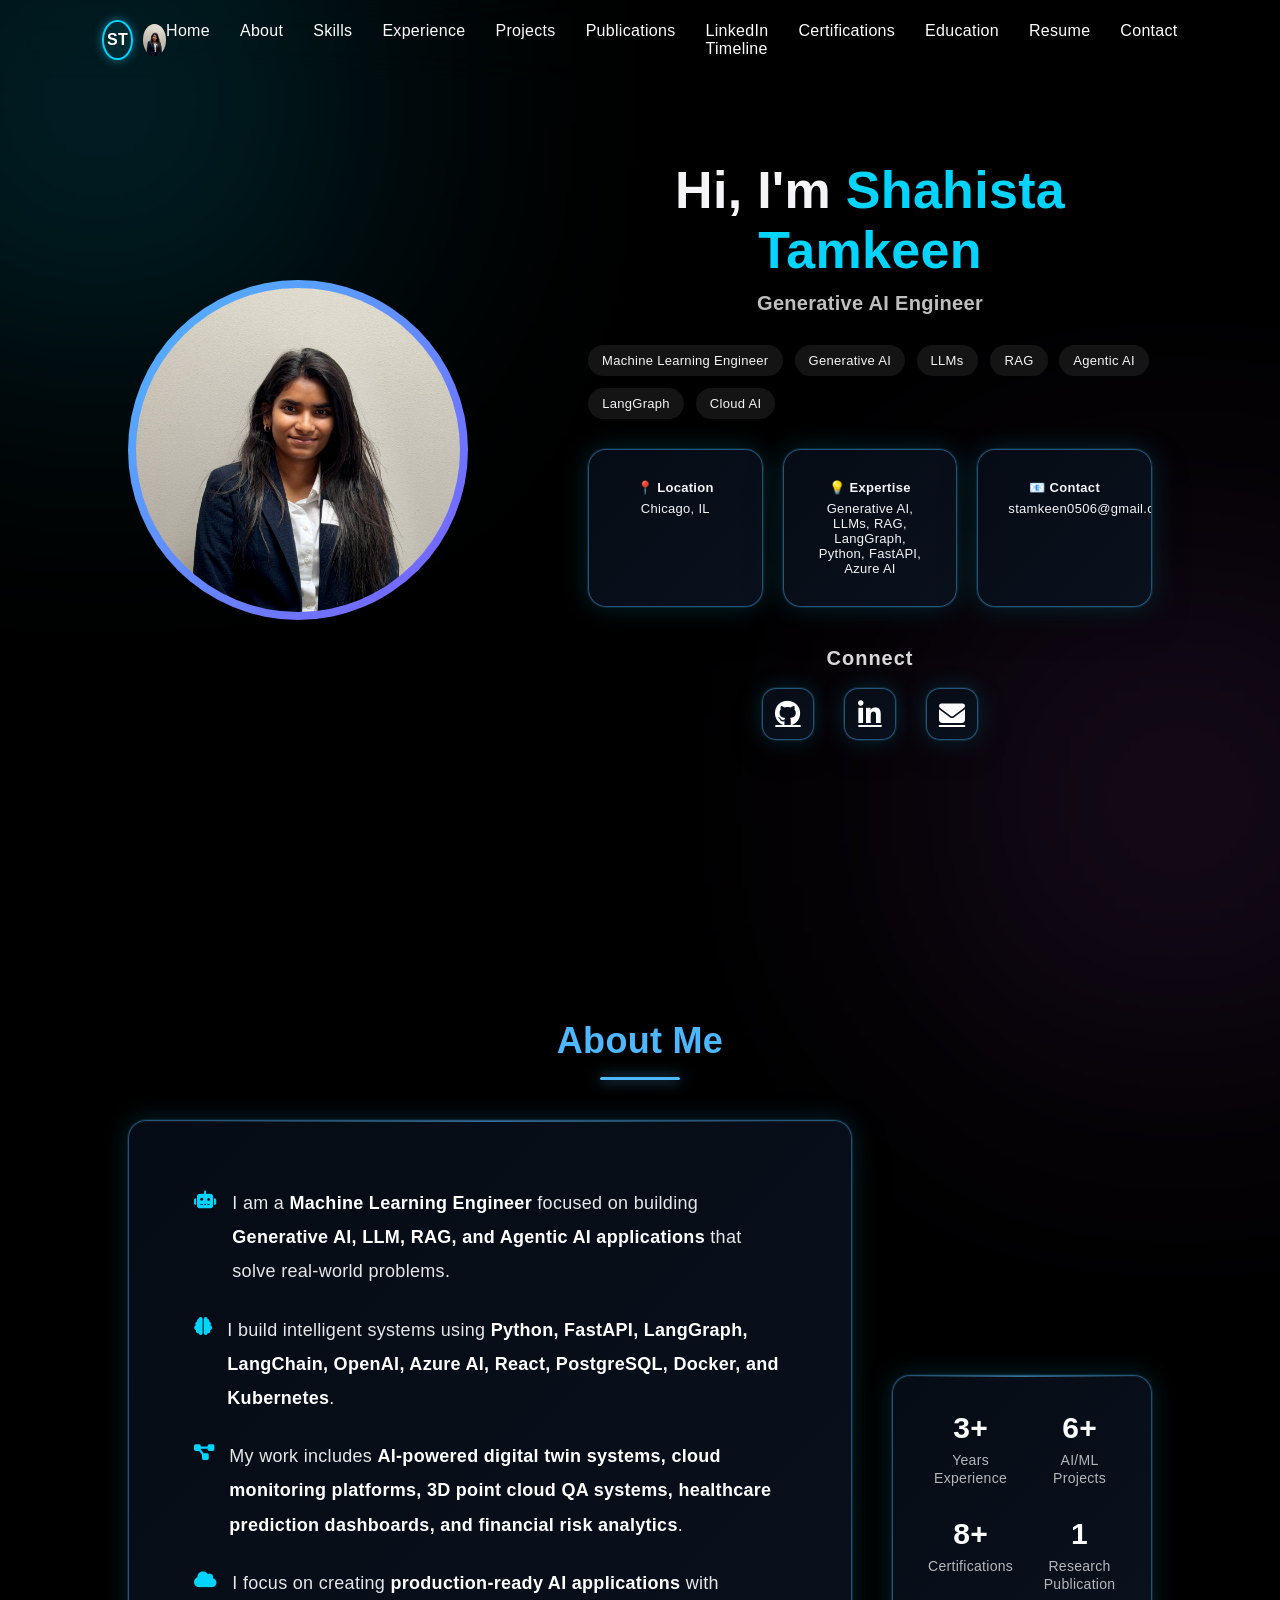
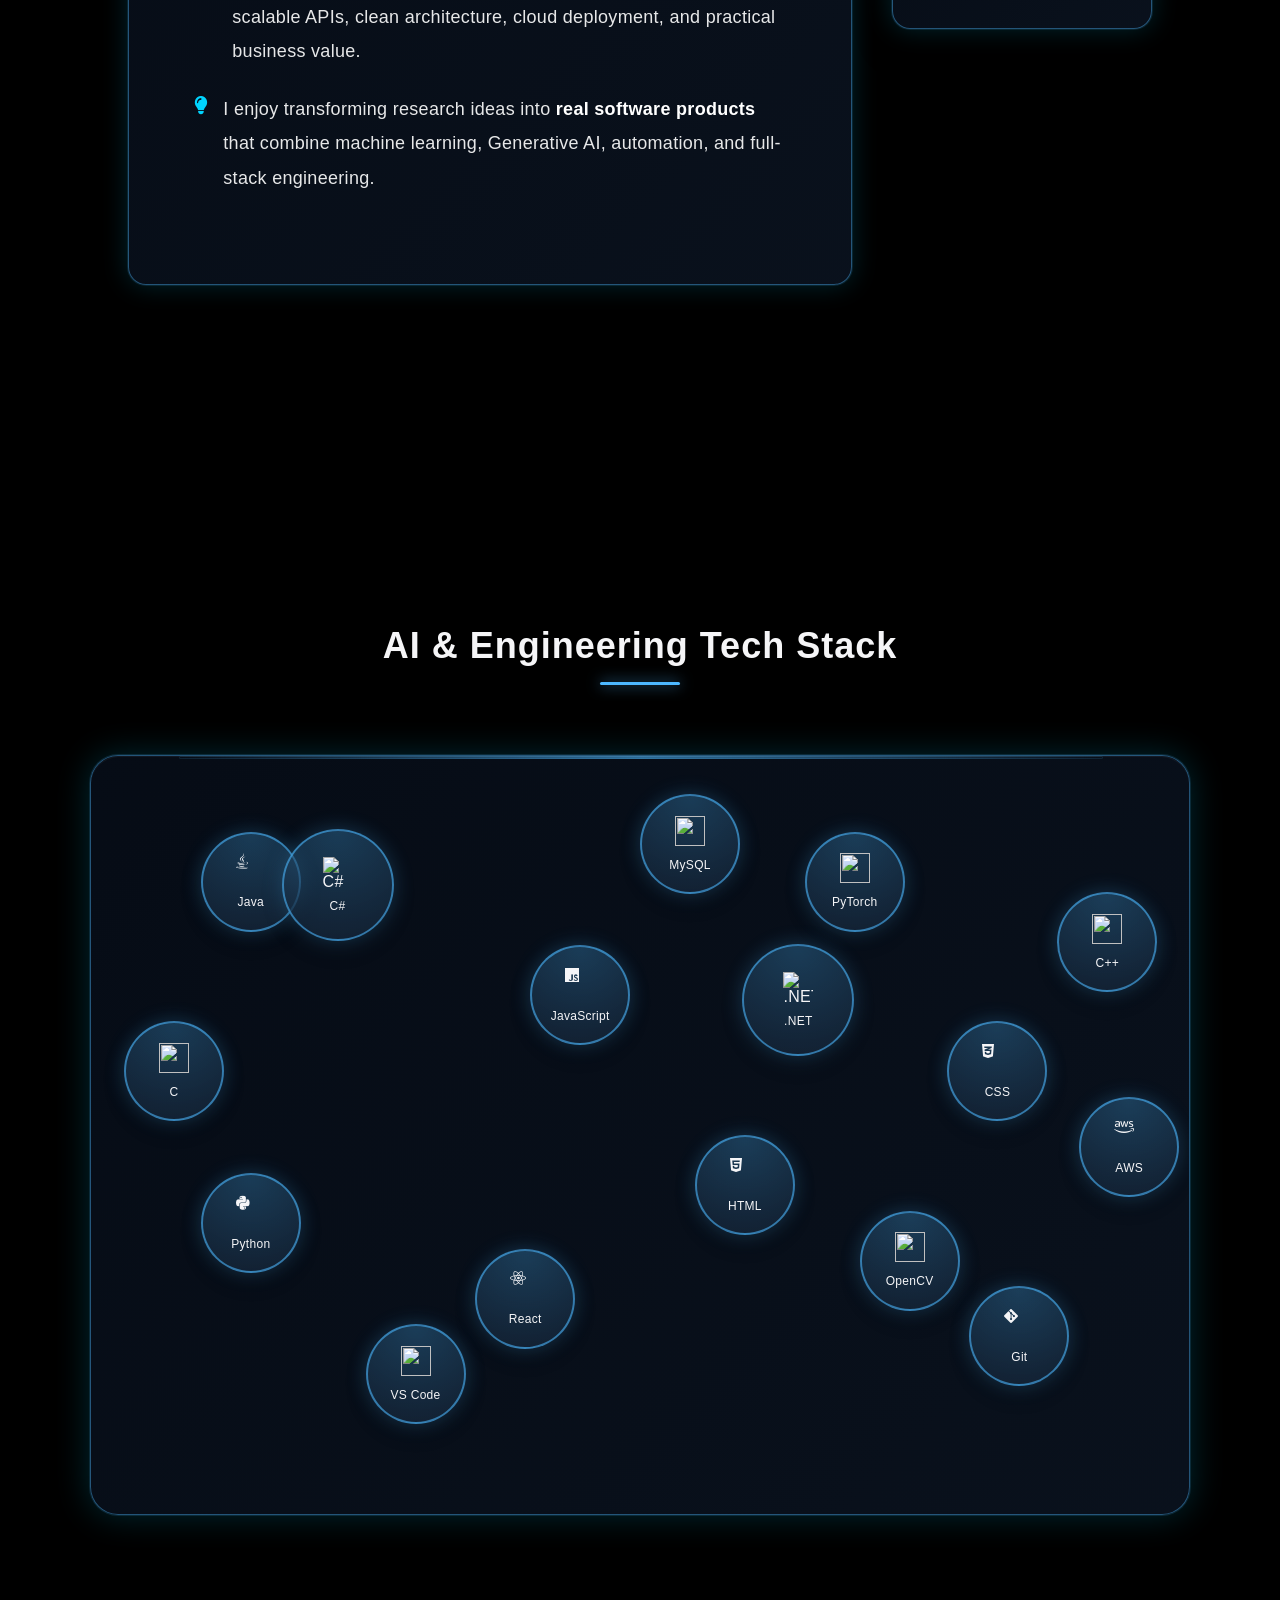
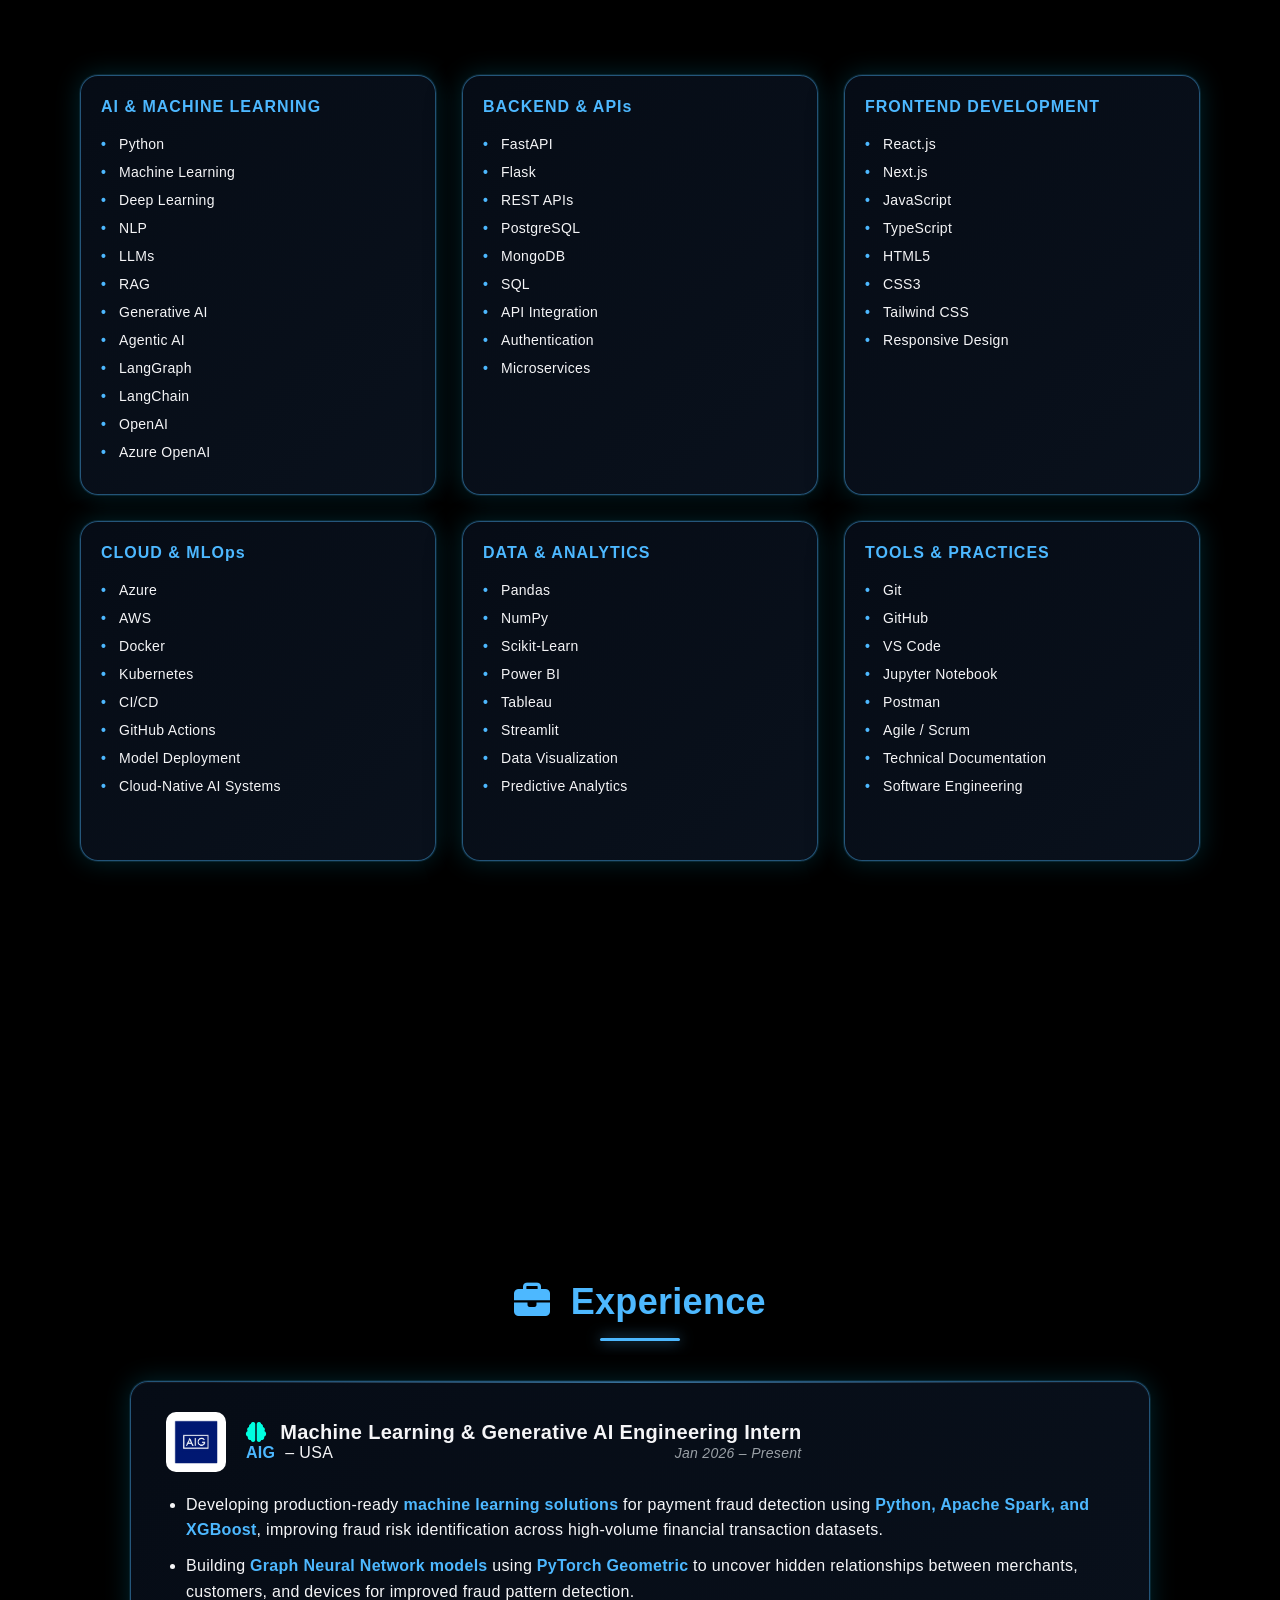
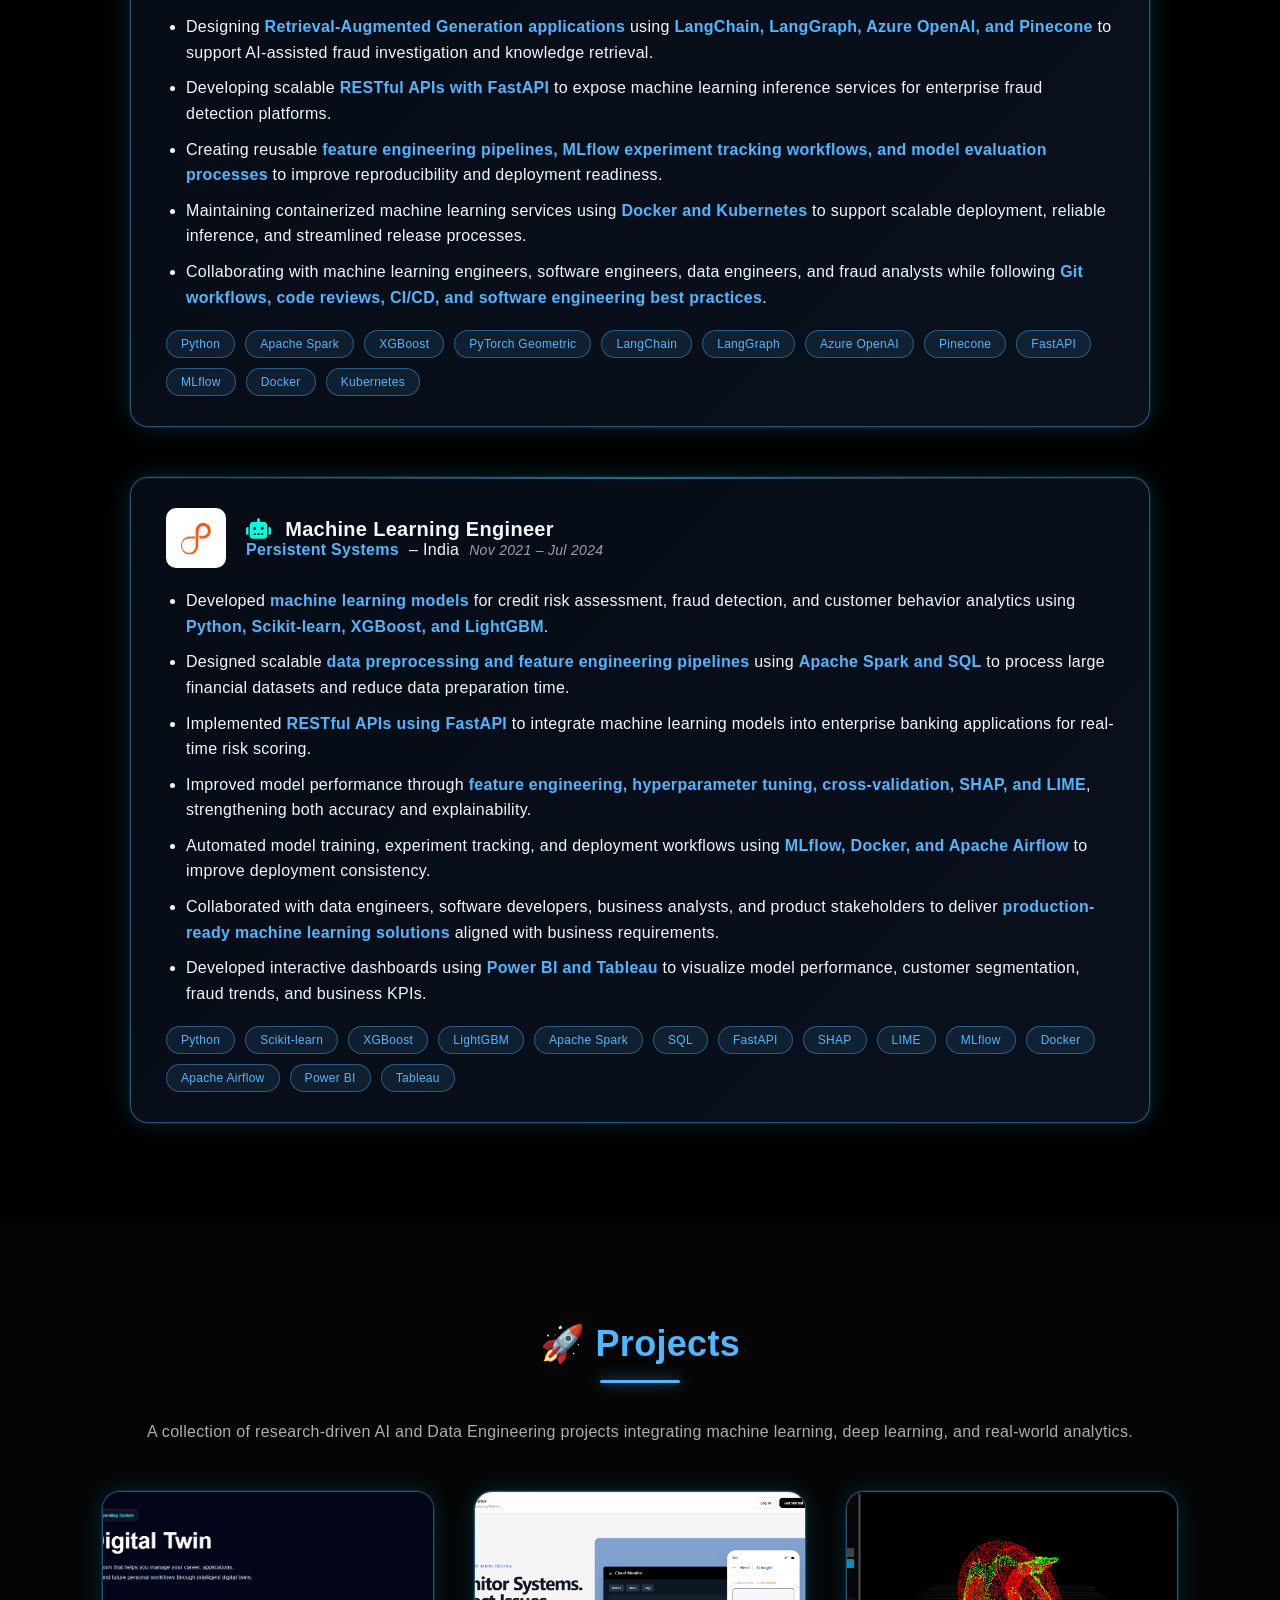
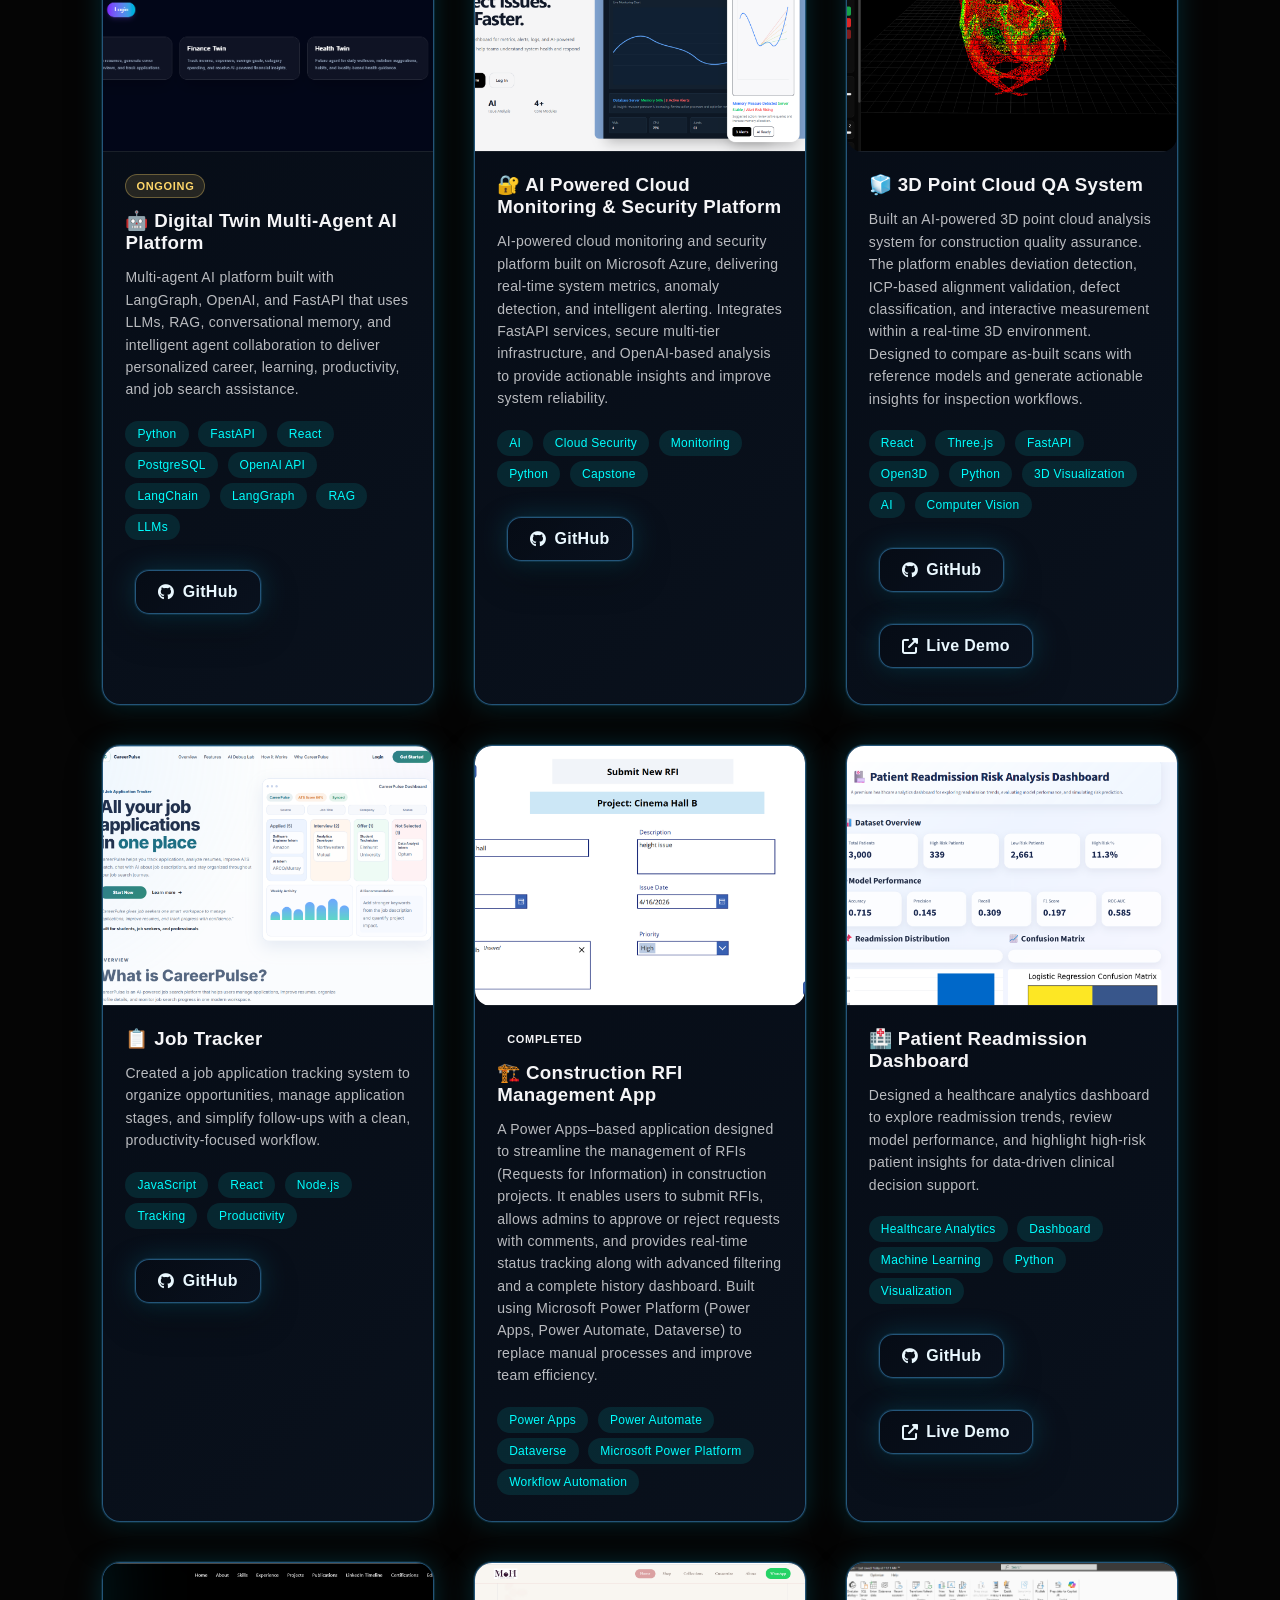
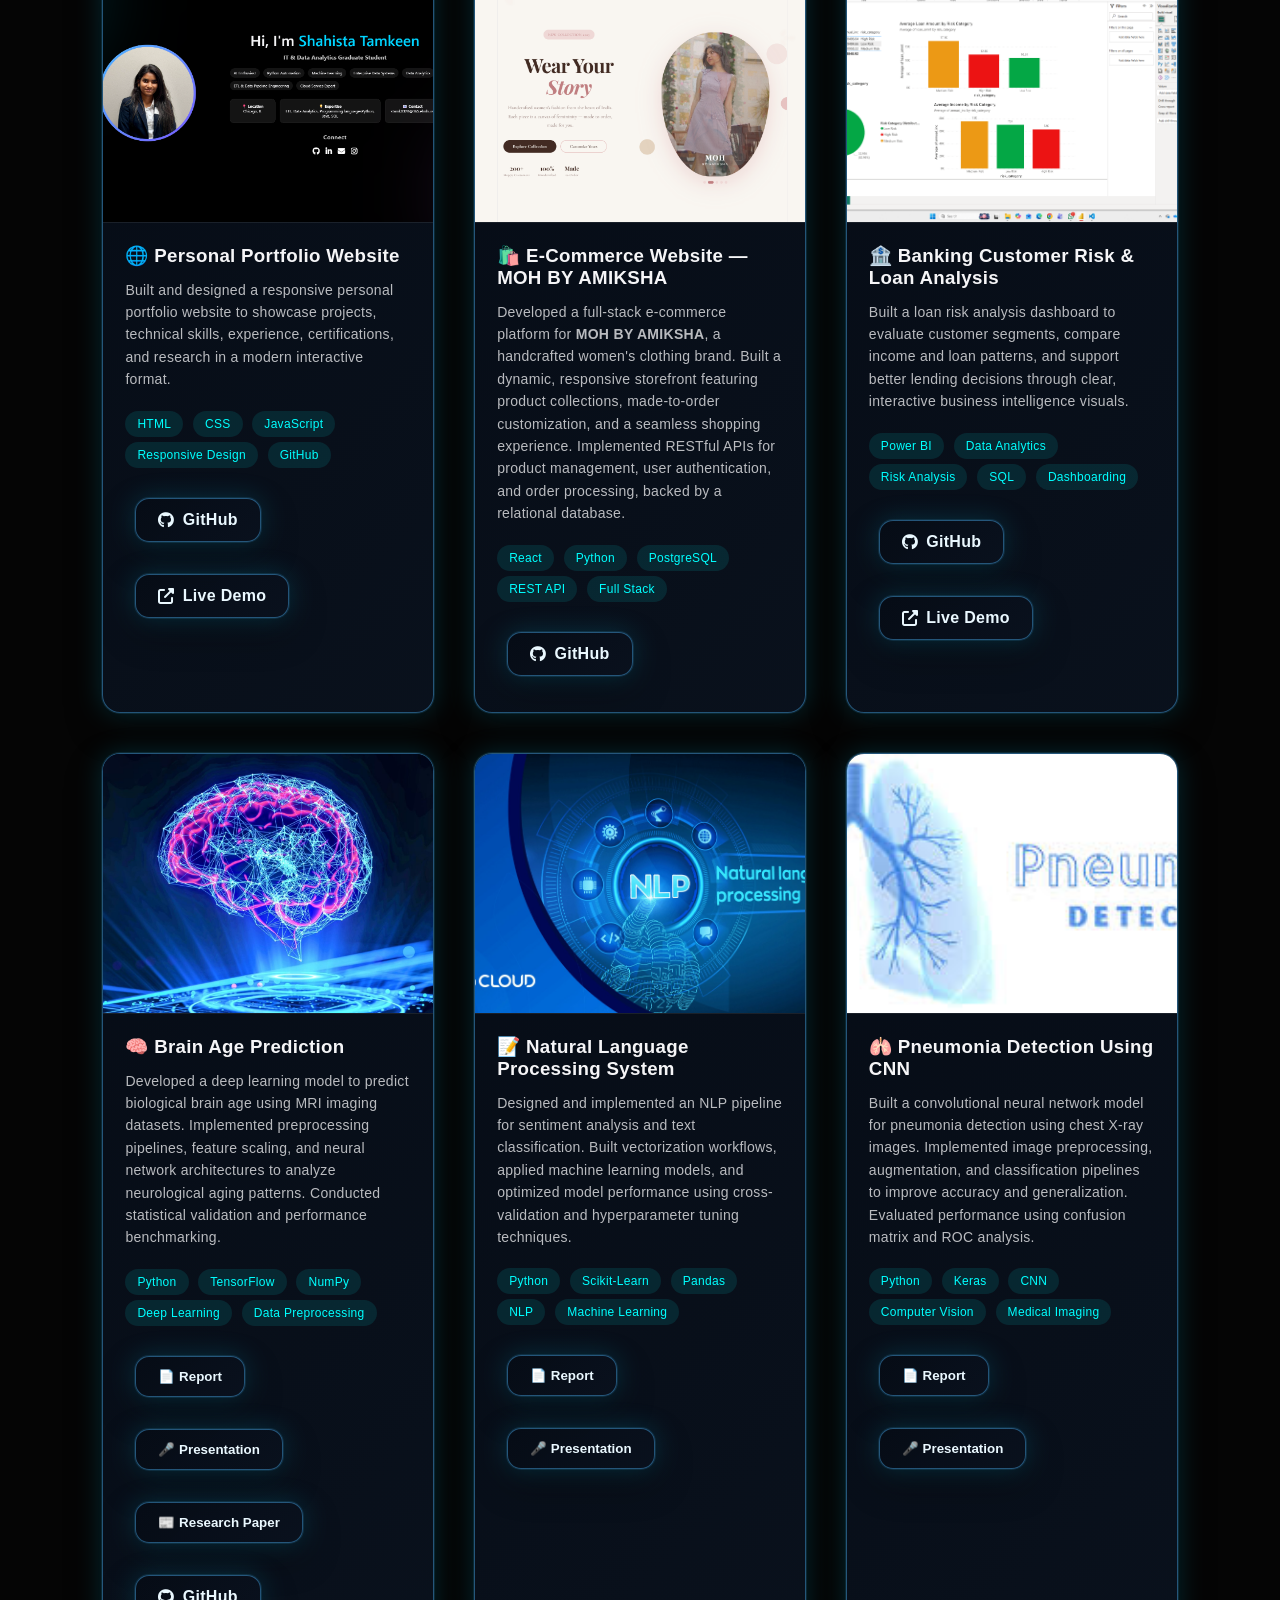
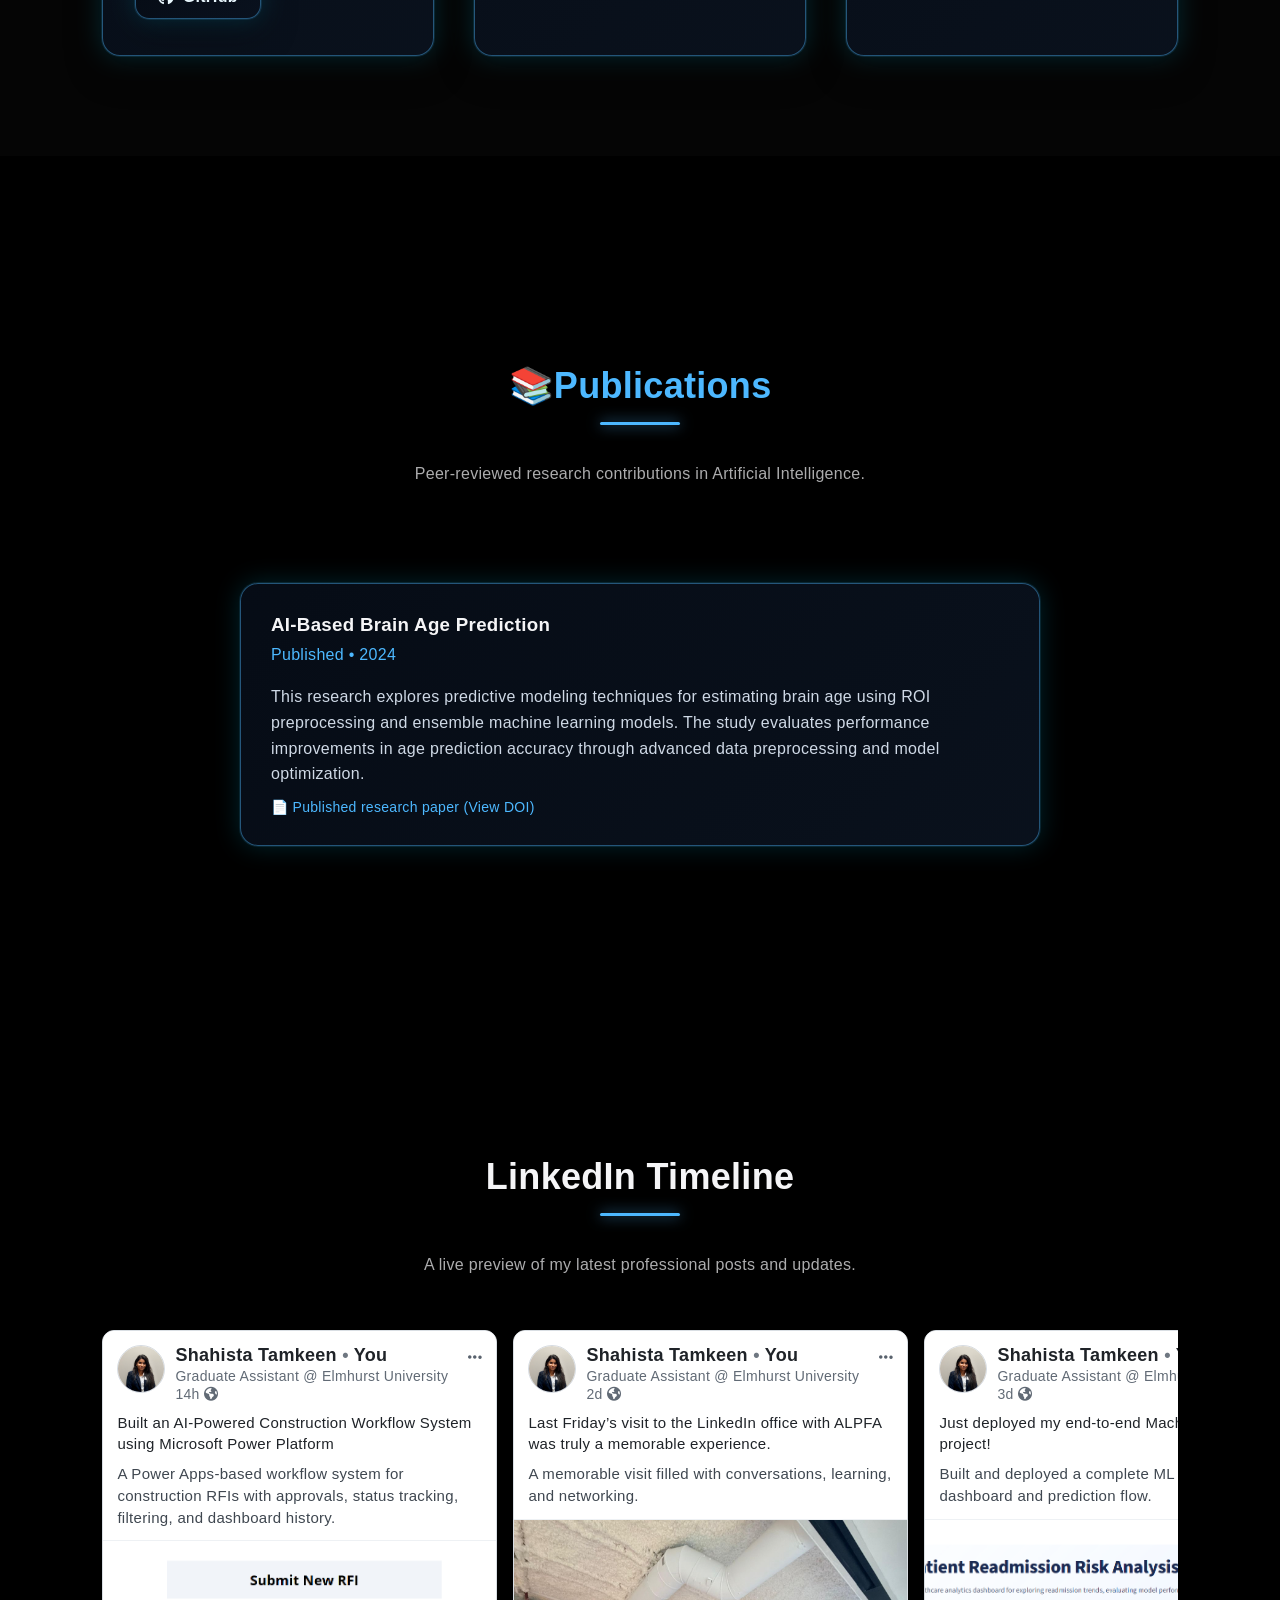
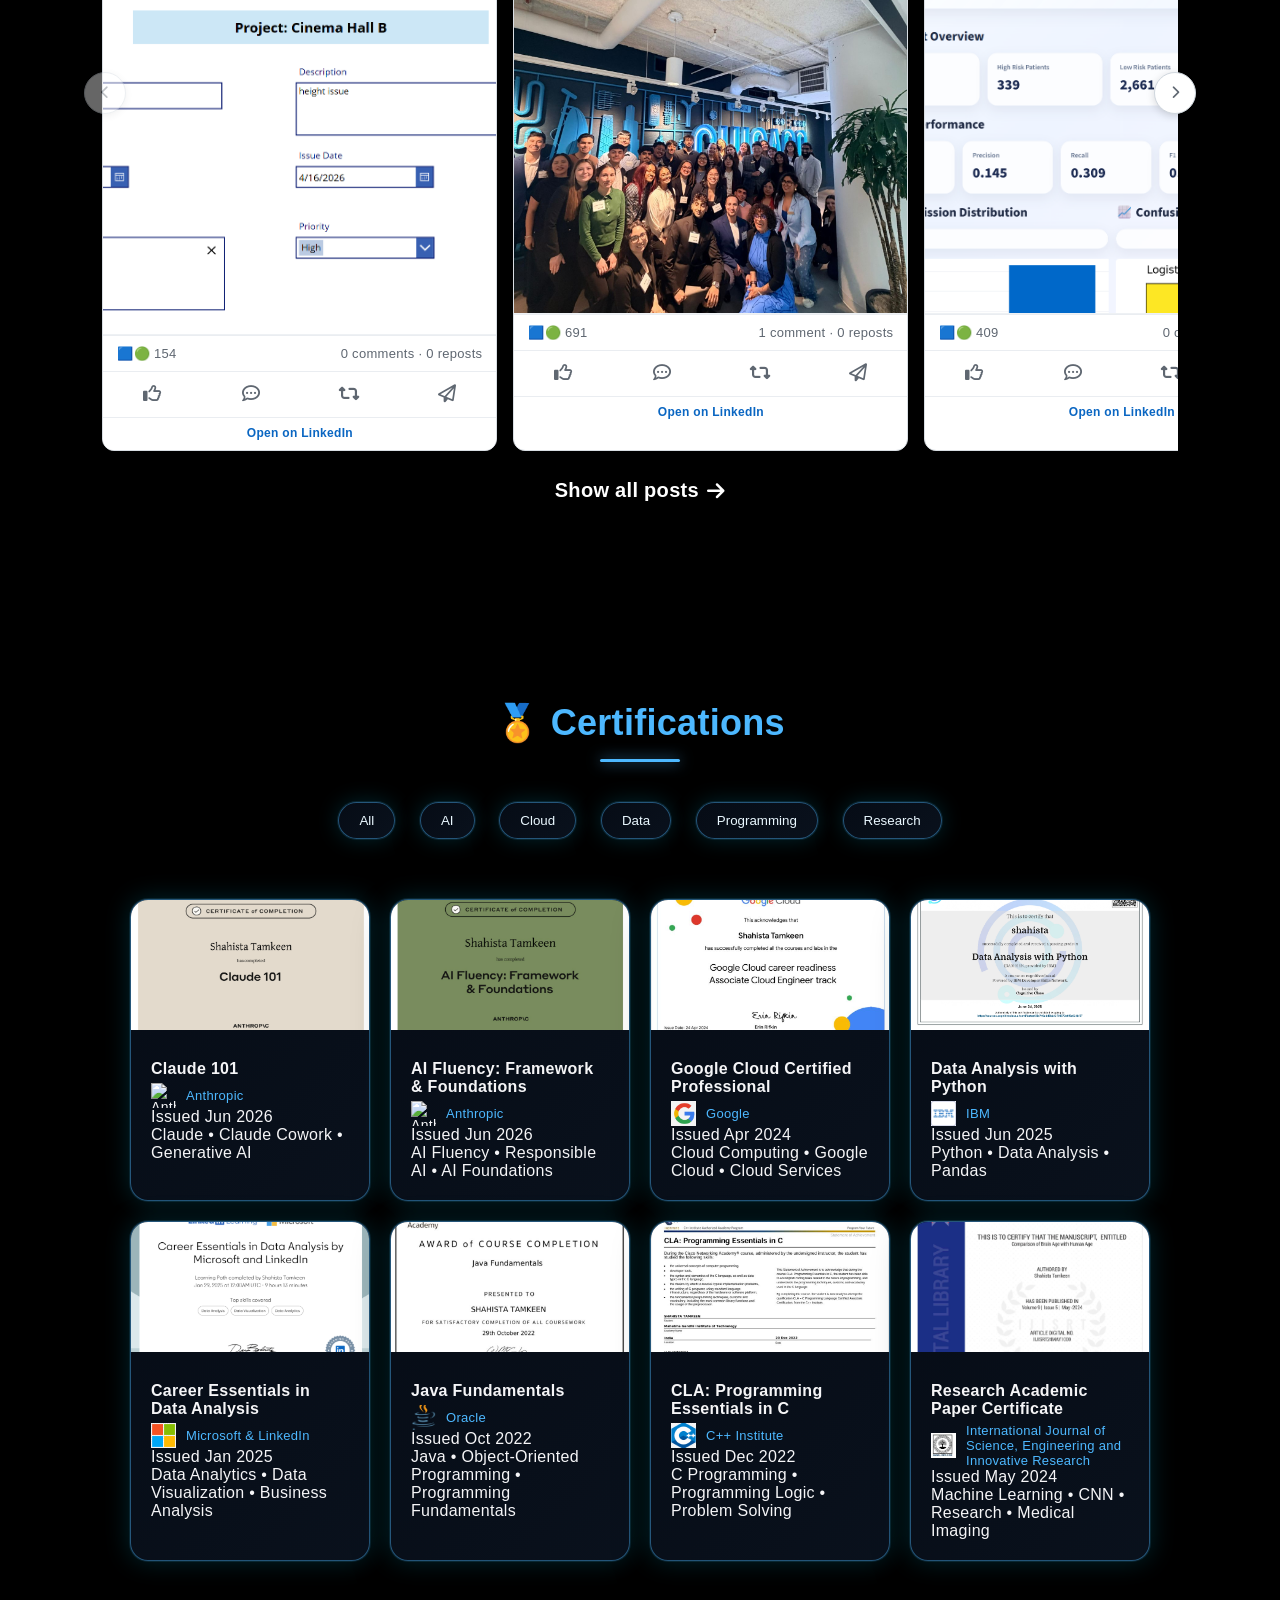
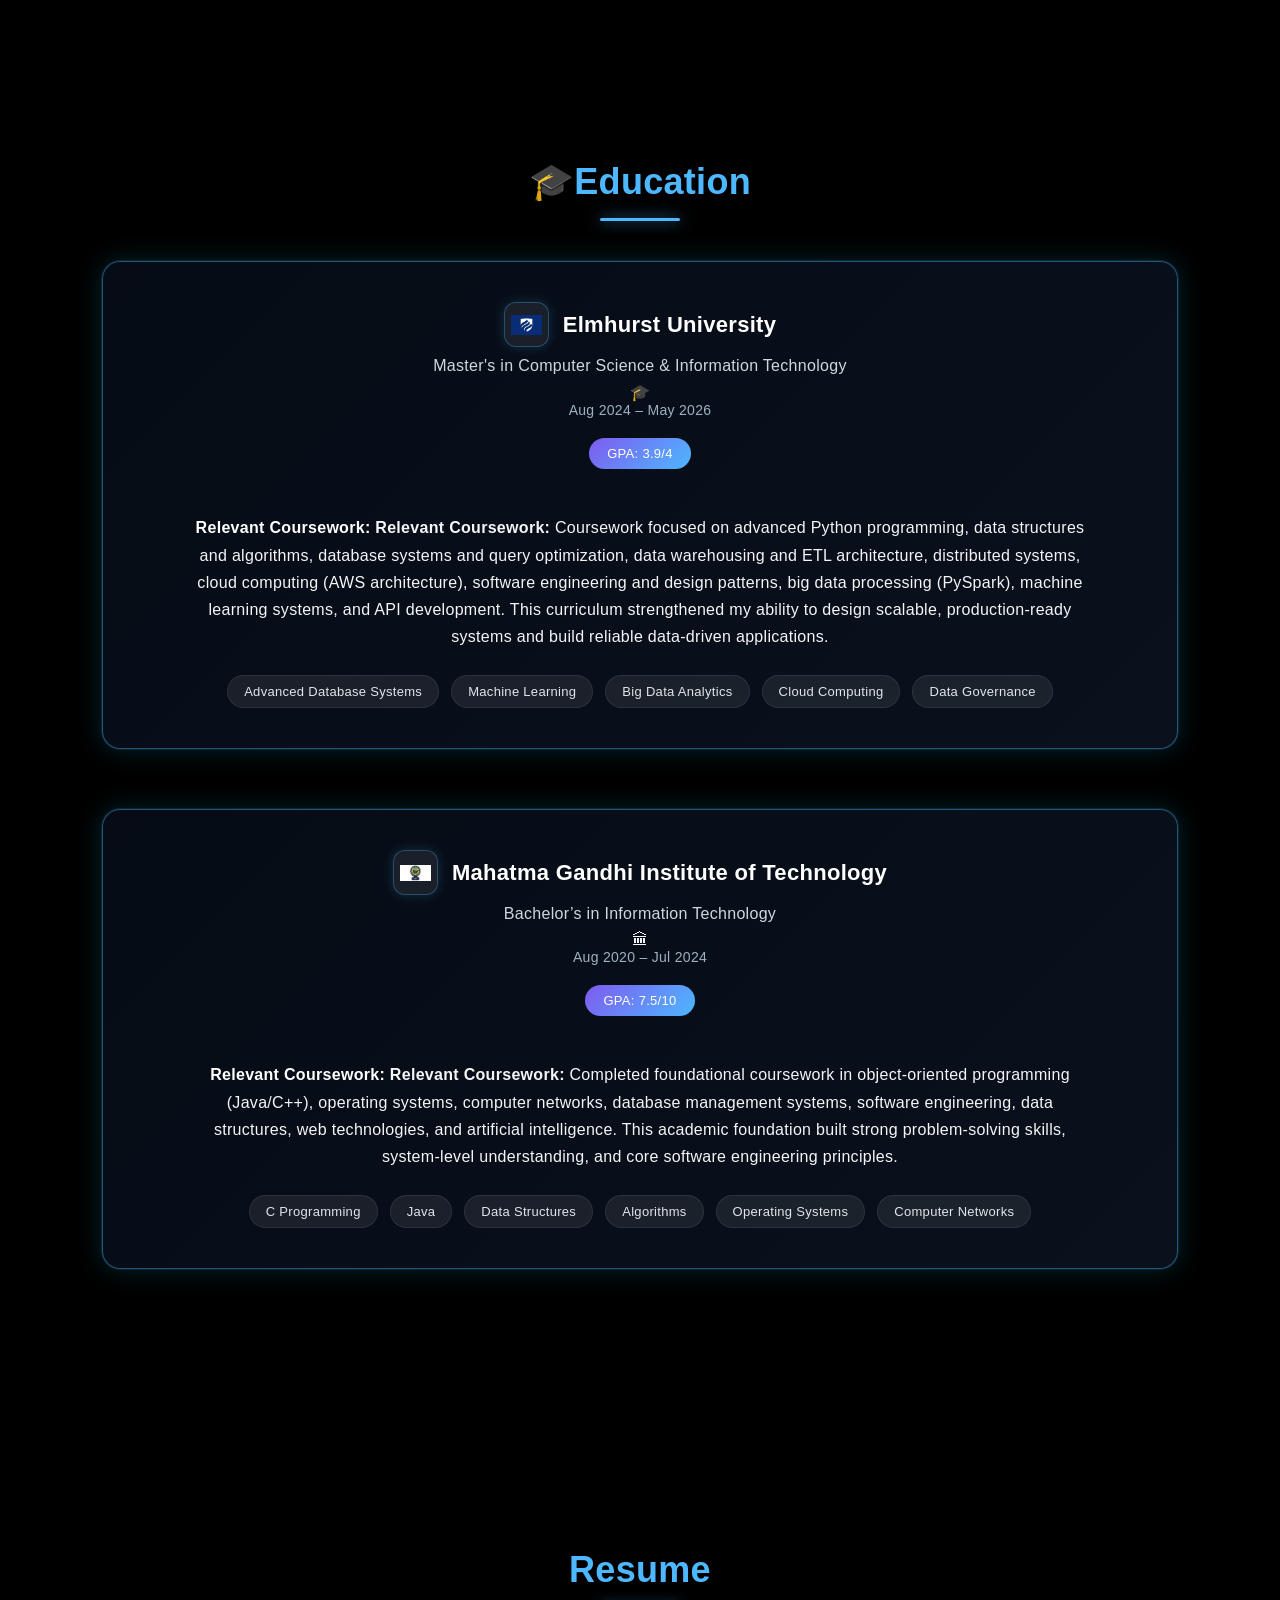
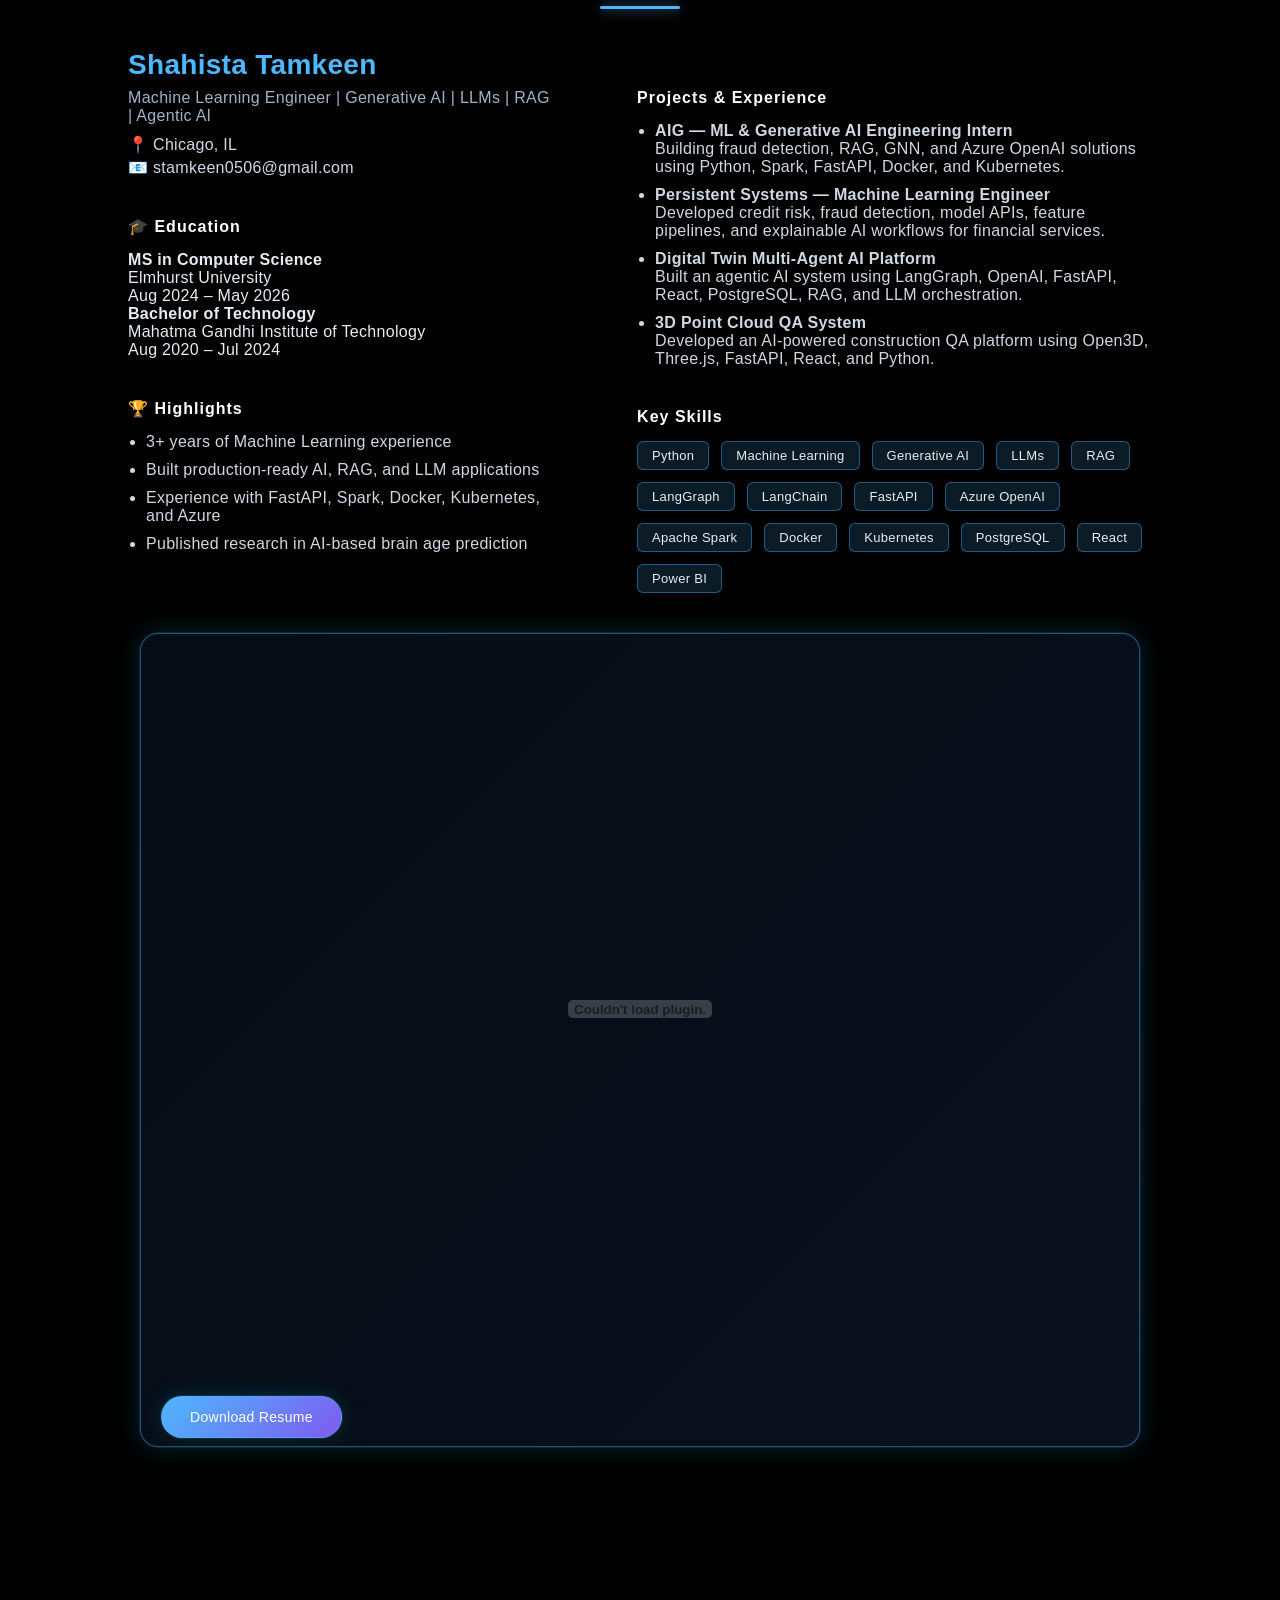
==== index.html @ 4e276944 "updated resume" ====
<!DOCTYPE html>
<html lang="en">
<head>
<meta charset="UTF-8">
<meta name="viewport" content="width=device-width, initial-scale=1.0">
<title>Shahista Tamkeen | Portfolio</title>
<link rel="stylesheet" href="style.css">
<link rel="stylesheet" href="https://cdnjs.cloudflare.com/ajax/libs/font-awesome/6.4.0/css/all.min.css">
</head>
<body>

<div class="background-blur blur1"></div>
<div class="background-blur blur2"></div>

<nav class="navbar">
<div class="logo-wrapper">
    <span class="logo-text">ST</span>
    <img src="images/profile1.jpeg" class="nav-profile" alt="Profile">
</div>
  <nav class="nav-links" id="navLinks">
    <a href="#hero">Home</a>
    <a href="#about">About</a>
    <a href="#skills">Skills</a>
    <a href="#experience">Experience</a>
    <a href="#projects">Projects</a>
    <a href="#publications">Publications</a>
    <a href="#linkedin-posts">LinkedIn Timeline</a>
    <a href="#certificates">Certifications</a>
    <a href="#education">Education</a>
    <a href="#resume">Resume</a>
     <a href="#contact">Contact</a>
     </nav>
  <div class="menu-toggle" id="menu-toggle">
   ☰
</div>
</nav>


<section id="hero" class="panel home-section">

    <div class="home-container">

        <!-- LEFT SIDE IMAGE -->
<div class="home-image">
    <div class="profile-circle">
        <img src="images/profile1.jpeg" alt="Shahista Tamkeen">
    </div>
</div>

        <!-- RIGHT SIDE CONTENT -->
        <div class="home-content">

            <h1>Hi, I'm <span class="name-highlight">Shahista Tamkeen</span></h1>

            <h2 class="typewriter">
                <span id="typing-text"></span>
            </h2>

            <div class="tags">
    <span>Machine Learning Engineer</span>
    <span>Generative AI</span>
    <span>LLMs</span>
    <span>RAG</span>
    <span>Agentic AI</span>
    <span>LangGraph</span>
    <span>Cloud AI</span>
</div>

<div class="info-wrapper">

    <div class="info-cards">
        <div class="info glass">
            <strong>📍 Location</strong>
            <p>Chicago, IL</p>
        </div>

        <div class="info glass">
            <strong>💡 Expertise</strong>
            <p>Generative AI, LLMs, RAG, LangGraph, Python, FastAPI, Azure AI</p>
        </div>

        <div class="info glass">
            <strong>📧 Contact</strong>
            <p>stamkeen0506@gmail.com</p>
        </div>
    </div>

    <div class="connect-section">

    <h3 class="connect-heading">Connect</h3>

    <div class="social-icons">
        <a href="https://github.com/shahistatamkeen1" target="_blank">
            <i class="fab fa-github"></i>
        </a>

        <a href="https://www.linkedin.com/in/shahista-tamkeen/" target="_blank">
            <i class="fab fa-linkedin-in"></i>
        </a>

        <a href="mailto:stamkeen0506@gmail.com">
            <i class="fas fa-envelope"></i>
        </a>

    </div>

</div>

        </div>
    </div>

</section>

<section id="about" class="about-section">

    <h2 class="section-title">About Me</h2>

    <div class="about-slider">
<div class="about-track">

    <!-- TEXT CARD -->
<div class="text-card glow-box">

<ul class="about-list">

<li>
<i class="fas fa-robot"></i>
<span>
I am a <strong>Machine Learning Engineer</strong> focused on building 
<strong>Generative AI, LLM, RAG, and Agentic AI applications</strong> that solve real-world problems.
</span>
</li>

<li>
<i class="fas fa-brain"></i>
<span>
I build intelligent systems using <strong>Python, FastAPI, LangGraph, LangChain, OpenAI, Azure AI, React, PostgreSQL, Docker, and Kubernetes</strong>.
</span>
</li>

<li>
<i class="fas fa-diagram-project"></i>
<span>
My work includes <strong>AI-powered digital twin systems, cloud monitoring platforms, 3D point cloud QA systems, healthcare prediction dashboards, and financial risk analytics</strong>.
</span>
</li>

<li>
<i class="fas fa-cloud"></i>
<span>
I focus on creating <strong>production-ready AI applications</strong> with scalable APIs, clean architecture, cloud deployment, and practical business value.
</span>
</li>

<li>
<i class="fas fa-lightbulb"></i>
<span>
I enjoy transforming research ideas into <strong>real software products</strong> that combine machine learning, Generative AI, automation, and full-stack engineering.
</span>
</li>

</ul>

</div>
    <!-- METRICS CARD -->
   <div class="about-card glass-card metrics-card glow-box">

    <div class="stat">
        <h3>3+</h3>
        <span>Years Experience</span>
    </div>

    <div class="stat">
        <h3>6+</h3>
        <span>AI/ML Projects</span>
    </div>

    <div class="stat">
        <h3>8+</h3>
        <span>Certifications</span>
    </div>

    <div class="stat">
        <h3>1</h3>
        <span>Research Publication</span>
    </div>

</div>

</div>
    </div>

</section>

<!-- TECHNICAL SKILLS INTRO -->

<section id="skills" class="skills-section">

    <h2 class="technical-heading">AI & Engineering Tech Stack</h2>

<div class="skills-container glow-box">

  <div class="skill-circle s1">
    <i class="fab fa-java"></i>
    <span>Java</span>
  </div>

  <div class="skill-circle s2">
    <i class="fab fa-python"></i>
    <span>Python</span>
  </div>

  <div class="skill-circle s3">
    <i class="fab fa-js"></i>
    <span>JavaScript</span>
  </div>

  <div class="skill-circle s4">
    <i class="fab fa-react"></i>
    <span>React</span>
  </div>

  <div class="skill-circle s5">
    <img src="https://cdn.jsdelivr.net/gh/devicons/devicon/icons/pytorch/pytorch-original.svg">
    <span>PyTorch</span>
  </div>

  <div class="skill-circle s6">
    <i class="fab fa-html5"></i>
    <span>HTML</span>
  </div>

  <div class="skill-circle s7">
    <i class="fab fa-css3-alt"></i>
    <span>CSS</span>
  </div>

  <div class="skill-circle s8">
    <i class="fab fa-git-alt"></i>
    <span>Git</span>
  </div>

  <div class="skill-circle s9">
    <img src="https://cdn.jsdelivr.net/gh/devicons/devicon/icons/mysql/mysql-original.svg">
    <span>MySQL</span>
  </div>

  <div class="skill-circle s10">
    <i class="fab fa-aws"></i>
    <span>AWS</span>
  </div>

  <div class="skill-circle s11">
    <img src="https://cdn.jsdelivr.net/gh/devicons/devicon/icons/vscode/vscode-original.svg">
    <span>VS Code</span>
  </div>

  <div class="skill-circle s12">
    <img src="https://cdn.jsdelivr.net/gh/devicons/devicon/icons/cplusplus/cplusplus-original.svg">
    <span>C++</span>
  </div>

  <div class="skill-circle s13">
    <img src="https://cdn.jsdelivr.net/gh/devicons/devicon/icons/opencv/opencv-original.svg">
    <span>OpenCV</span>
  </div>

  <div class="skill-circle s14">
    <img src="https://cdn.jsdelivr.net/gh/devicons/devicon/icons/c/c-original.svg">
    <span>C</span>
    </div>
  </div>

  <div class="skill-circle s15">
  <img src="https://cdn.jsdelivr.net/gh/devicons/devicon/icons/csharp/csharp-original.svg" alt="C#">
  <span>C#</span>
</div>

<div class="skill-circle s16">
  <img src="https://cdn.jsdelivr.net/gh/devicons/devicon/icons/dot-net/dot-net-original.svg" alt=".NET">
  <span>.NET</span>
</div>

</div>

    <!-- your skill lists below here -->

   <section class="skills-section">

<div class="skills-grid">

  <div class="skill-category">
    <h3>AI & MACHINE LEARNING</h3>
    <ul>
      <li>Python</li>
      <li>Machine Learning</li>
      <li>Deep Learning</li>
      <li>NLP</li>
      <li>LLMs</li>
      <li>RAG</li>
      <li>Generative AI</li>
      <li>Agentic AI</li>
      <li>LangGraph</li>
      <li>LangChain</li>
      <li>OpenAI</li>
      <li>Azure OpenAI</li>
    </ul>
  </div>

  <div class="skill-category">
    <h3>BACKEND & APIs</h3>
    <ul>
      <li>FastAPI</li>
      <li>Flask</li>
      <li>REST APIs</li>
      <li>PostgreSQL</li>
      <li>MongoDB</li>
      <li>SQL</li>
      <li>API Integration</li>
      <li>Authentication</li>
      <li>Microservices</li>
    </ul>
  </div>

  <div class="skill-category">
    <h3>FRONTEND DEVELOPMENT</h3>
    <ul>
      <li>React.js</li>
      <li>Next.js</li>
      <li>JavaScript</li>
      <li>TypeScript</li>
      <li>HTML5</li>
      <li>CSS3</li>
      <li>Tailwind CSS</li>
      <li>Responsive Design</li>
    </ul>
  </div>

  <div class="skill-category">
    <h3>CLOUD & MLOps</h3>
    <ul>
      <li>Azure</li>
      <li>AWS</li>
      <li>Docker</li>
      <li>Kubernetes</li>
      <li>CI/CD</li>
      <li>GitHub Actions</li>
      <li>Model Deployment</li>
      <li>Cloud-Native AI Systems</li>
    </ul>
  </div>

  <div class="skill-category">
    <h3>DATA & ANALYTICS</h3>
    <ul>
      <li>Pandas</li>
      <li>NumPy</li>
      <li>Scikit-Learn</li>
      <li>Power BI</li>
      <li>Tableau</li>
      <li>Streamlit</li>
      <li>Data Visualization</li>
      <li>Predictive Analytics</li>
    </ul>
  </div>

  <div class="skill-category">
    <h3>TOOLS & PRACTICES</h3>
    <ul>
      <li>Git</li>
      <li>GitHub</li>
      <li>VS Code</li>
      <li>Jupyter Notebook</li>
      <li>Postman</li>
      <li>Agile / Scrum</li>
      <li>Technical Documentation</li>
      <li>Software Engineering</li>
    </ul>
  </div>

</div>

</section>
</section>

<!---Experience-->

<section id="experience" class="experience-section">

  <h2 class="section-title">
    <i class="fas fa-briefcase"></i> Experience
  </h2>

  <!-- ================= AIG ================= -->
  <div class="experience-card glow-box">
    <div class="experience-header">

      <img src="images/aig-logo.png"
           alt="AIG Logo"
           class="company-logo">

      <div>
        <h3>
          <i class="fas fa-brain"></i>
          Machine Learning & Generative AI Engineering Intern
        </h3>

        <p class="company">
          <strong>AIG</strong> – USA
          <span class="date">Jan 2026 – Present</span>
        </p>
      </div>

    </div>

    <ul>
      <li>Developing production-ready <strong>machine learning solutions</strong> for payment fraud detection using <strong>Python, Apache Spark, and XGBoost</strong>, improving fraud risk identification across high-volume financial transaction datasets.</li>

      <li>Building <strong>Graph Neural Network models</strong> using <strong>PyTorch Geometric</strong> to uncover hidden relationships between merchants, customers, and devices for improved fraud pattern detection.</li>

      <li>Designing <strong>Retrieval-Augmented Generation applications</strong> using <strong>LangChain, LangGraph, Azure OpenAI, and Pinecone</strong> to support AI-assisted fraud investigation and knowledge retrieval.</li>

      <li>Developing scalable <strong>RESTful APIs with FastAPI</strong> to expose machine learning inference services for enterprise fraud detection platforms.</li>

      <li>Creating reusable <strong>feature engineering pipelines, MLflow experiment tracking workflows, and model evaluation processes</strong> to improve reproducibility and deployment readiness.</li>

      <li>Maintaining containerized machine learning services using <strong>Docker and Kubernetes</strong> to support scalable deployment, reliable inference, and streamlined release processes.</li>

      <li>Collaborating with machine learning engineers, software engineers, data engineers, and fraud analysts while following <strong>Git workflows, code reviews, CI/CD, and software engineering best practices</strong>.</li>
    </ul>

    <div class="tech-tags">
      <span>Python</span>
      <span>Apache Spark</span>
      <span>XGBoost</span>
      <span>PyTorch Geometric</span>
      <span>LangChain</span>
      <span>LangGraph</span>
      <span>Azure OpenAI</span>
      <span>Pinecone</span>
      <span>FastAPI</span>
      <span>MLflow</span>
      <span>Docker</span>
      <span>Kubernetes</span>
    </div>

  </div>

  <!-- ================= Persistent Systems ================= -->
  <div class="experience-card glow-box">
    <div class="experience-header">

      <img src="images/persistent-logo.png"
           alt="Persistent Systems Logo"
           class="company-logo">

      <div>
        <h3>
          <i class="fas fa-robot"></i>
          Machine Learning Engineer
        </h3>

        <p class="company">
          <strong>Persistent Systems</strong> – India
          <span class="date">Nov 2021 – Jul 2024</span>
        </p>
      </div>

    </div>

    <ul>
      <li>Developed <strong>machine learning models</strong> for credit risk assessment, fraud detection, and customer behavior analytics using <strong>Python, Scikit-learn, XGBoost, and LightGBM</strong>.</li>

      <li>Designed scalable <strong>data preprocessing and feature engineering pipelines</strong> using <strong>Apache Spark and SQL</strong> to process large financial datasets and reduce data preparation time.</li>

      <li>Implemented <strong>RESTful APIs using FastAPI</strong> to integrate machine learning models into enterprise banking applications for real-time risk scoring.</li>

      <li>Improved model performance through <strong>feature engineering, hyperparameter tuning, cross-validation, SHAP, and LIME</strong>, strengthening both accuracy and explainability.</li>

      <li>Automated model training, experiment tracking, and deployment workflows using <strong>MLflow, Docker, and Apache Airflow</strong> to improve deployment consistency.</li>

      <li>Collaborated with data engineers, software developers, business analysts, and product stakeholders to deliver <strong>production-ready machine learning solutions</strong> aligned with business requirements.</li>

      <li>Developed interactive dashboards using <strong>Power BI and Tableau</strong> to visualize model performance, customer segmentation, fraud trends, and business KPIs.</li>
    </ul>

    <div class="tech-tags">
      <span>Python</span>
      <span>Scikit-learn</span>
      <span>XGBoost</span>
      <span>LightGBM</span>
      <span>Apache Spark</span>
      <span>SQL</span>
      <span>FastAPI</span>
      <span>SHAP</span>
      <span>LIME</span>
      <span>MLflow</span>
      <span>Docker</span>
      <span>Apache Airflow</span>
      <span>Power BI</span>
      <span>Tableau</span>
    </div>

  </div>

</section>



<section id="projects" class="projects-section">

  <h2 class="section-title">🚀 Projects</h2>
  <p class="section-subtitle">
    A collection of research-driven AI and Data Engineering projects integrating
    machine learning, deep learning, and real-world analytics.
  </p>

  <div class="projects-grid">

    <div class="project-card">

  <img src="images/digital-twin.png" class="project-image" alt="Digital Twin Multi-Agent AI Platform">

  <div class="project-content">

    <span class="project-status in-progress">Ongoing</span>

    <h3>🤖 Digital Twin Multi-Agent AI Platform</h3>

    <p>
      Multi-agent AI platform built with LangGraph, OpenAI, and FastAPI that uses LLMs, RAG, conversational memory, and intelligent agent collaboration to deliver personalized career, learning, productivity, and job search assistance.
    </p>

    <div class="tech-stack">
      <span>Python</span>
      <span>FastAPI</span>
      <span>React</span>
      <span>PostgreSQL</span>
      <span>OpenAI API</span>
      <span>LangChain</span>
      <span>LangGraph</span>
      <span>RAG</span>
      <span>LLMs</span>
    </div>

    <div class="project-buttons">
      <a href="https://github.com/shahistatamkeen1/my_digital_twin" target="_blank" class="btn secondary">
        <i class="fab fa-github"></i> GitHub
      </a>
    </div>

  </div>
</div>

        <!-- ================= Cloud Monitoring Project ================= -->
    <div class="project-card">

      <img src="images/AICLoud.png" class="project-image" alt="AI Cloud Monitoring Project">

      <div class="project-content">
      
        <h3>🔐 AI Powered Cloud Monitoring & Security Platform</h3>

        <p>
AI-powered cloud monitoring and security platform built on Microsoft Azure, delivering real-time system metrics, anomaly detection, and intelligent alerting. Integrates FastAPI services, secure multi-tier infrastructure, and OpenAI-based analysis to provide actionable insights and improve system reliability.
        </p>

        <div class="tech-stack">
          <span>AI</span>
          <span>Cloud Security</span>
          <span>Monitoring</span>
          <span>Python</span>
          <span>Capstone</span>
        </div>

        <div class="project-buttons">
          <a href="https://github.com/shahistatamkeen1/AI_powered_cloud_monitoring_and_security_platform.git" target="_blank" class="btn secondary">
            <i class="fab fa-github"></i> GitHub
          </a>
        </div>
      </div>
    </div>

    <!-- ================= 3D POINT CLOUD QA SYSTEM ================= -->
<div class="project-card glow-box">

  <div class="project-image-wrapper">
    <img src="images/pointcloud.png" class="project-image" alt="3D Point Cloud QA System">
  </div>

  <div class="project-content">

    <h3>🧊 3D Point Cloud QA System</h3>

    <p>
      Built an AI-powered 3D point cloud analysis system for construction quality assurance.
      The platform enables deviation detection, ICP-based alignment validation, defect classification,
      and interactive measurement within a real-time 3D environment. Designed to compare as-built scans
      with reference models and generate actionable insights for inspection workflows.
    </p>

    <!-- TECH STACK -->
    <div class="tech-stack">
      <span>React</span>
      <span>Three.js</span>
      <span>FastAPI</span>
      <span>Open3D</span>
      <span>Python</span>
      <span>3D Visualization</span>
      <span>AI</span>
      <span>Computer Vision</span>
    </div>

    <!-- BUTTONS -->
    <div class="project-buttons">
      <a href="https://github.com/shahistatamkeen1/3D_Point_Cloud_QA_System" target="_blank" class="btn secondary">
        <i class="fab fa-github"></i> GitHub
      </a>

      <a href="https://3-d-point-cloud-qa-system.vercel.app/" target="_blank" class="btn secondary">
        <i class="fas fa-external-link-alt"></i> Live Demo
      </a>
    </div>
  </div>

</div>

    <!-- ================= Job Tracker Project ================= -->
    <div class="project-card">

      <img src="images/careepulse.png" class="project-image" alt="Job Tracker Project">

      <div class="project-content">
        
        <h3>📋 Job Tracker</h3>

        <p>
          Created a job application tracking system to organize opportunities,
          manage application stages, and simplify follow-ups with a clean,
          productivity-focused workflow.
        </p>

        <div class="tech-stack">
          <span>JavaScript</span>
          <span>React</span>
          <span>Node.js</span>
          <span>Tracking</span>
          <span>Productivity</span>
        </div>

        <div class="project-buttons">
          <a href="https://github.com/shahistatamkeen1/Job_Tracker.git" target="_blank" class="btn secondary">
            <i class="fab fa-github"></i> GitHub
          </a>
        </div>
      </div>
    </div>

    <!-- ================= RFI Construction Project ================= -->
<div class="project-card glow-box">

<div class="project-image-wrapper">
  <img src="images/RFI.png" class="project-image" alt="Construction RFI Management App">

<button class="open-video-modal" data-video="./videos/rfi-demo.mp4" type="button">
  <i class="fas fa-play"></i>
</button>
</div>

  <div class="project-content">
    <span class="project-status">COMPLETED</span>

    <h3>🏗️ Construction RFI Management App</h3>

    <p>
      A Power Apps–based application designed to streamline the management of RFIs
      (Requests for Information) in construction projects. It enables users to submit RFIs,
      allows admins to approve or reject requests with comments, and provides real-time
      status tracking along with advanced filtering and a complete history dashboard.
      Built using Microsoft Power Platform (Power Apps, Power Automate, Dataverse) to
      replace manual processes and improve team efficiency.
    </p>

    <div class="tech-stack">
      <span>Power Apps</span>
      <span>Power Automate</span>
      <span>Dataverse</span>
      <span>Microsoft Power Platform</span>
      <span>Workflow Automation</span>
    </div>

  </div>

</div>

    <!-- ================= Patient Dashboard Project ================= -->
    <div class="project-card">

      <img src="images/patient.png" class="project-image" alt="Patient Readmission Dashboard">

      <div class="project-content">
        <h3>🏥 Patient Readmission Dashboard</h3>

        <p>
          Designed a healthcare analytics dashboard to explore readmission trends,
          review model performance, and highlight high-risk patient insights for
          data-driven clinical decision support.
        </p>

        <div class="tech-stack">
          <span>Healthcare Analytics</span>
          <span>Dashboard</span>
          <span>Machine Learning</span>
          <span>Python</span>
          <span>Visualization</span>
        </div>

<div class="project-buttons">
  <a href="https://github.com/shahistatamkeen1/Banking-Customer-Risk-Loan-Analysis.git" target="_blank" class="btn secondary">
    <i class="fab fa-github"></i> GitHub
  </a>

  <a href="https://loan-risk-dashboard.streamlit.app" target="_blank" class="btn secondary">
    <i class="fas fa-external-link-alt"></i> Live Demo
  </a>
</div>
      </div>
    </div>

    <!-- ================= Portfolio Project ================= -->
    <div class="project-card">

      <img src="images/portfolio.png" class="project-image" alt="Portfolio Website">

      <div class="project-content">
        <h3>🌐 Personal Portfolio Website</h3>

        <p>
          Built and designed a responsive personal portfolio website to showcase
          projects, technical skills, experience, certifications, and research in
          a modern interactive format.
        </p>

        <div class="tech-stack">
          <span>HTML</span>
          <span>CSS</span>
          <span>JavaScript</span>
          <span>Responsive Design</span>
          <span>GitHub</span>
        </div>

        <div class="project-buttons">
          <a href="https://github.com/shahistatamkeen1/portfolio.git" target="_blank" class="btn secondary">
            <i class="fab fa-github"></i> GitHub
          </a>
          <a href="https://shahistatamkeen1.github.io/portfolio/" target="_blank" class="btn secondary">
            <i class="fas fa-external-link-alt"></i> Live Demo
          </a>
        </div>
      </div>
    </div>

    <!-- ================= E-Commerce Project ================= -->
    <div class="project-card">

      <img src="images/E-commerce.png" class="project-image" alt="E-Commerce Website MOH BY AMIKSHA">

      <div class="project-content">
        <h3>🛍️ E-Commerce Website — MOH BY AMIKSHA</h3>

        <p>
          Developed a full-stack e-commerce platform for <strong>MOH BY AMIKSHA</strong>,
          a handcrafted women's clothing brand. Built a dynamic, responsive storefront
          featuring product collections, made-to-order customization, and a seamless
          shopping experience. Implemented RESTful APIs for product management, user
          authentication, and order processing, backed by a relational database.
        </p>

        <div class="tech-stack">
          <span>React</span>
          <span>Python</span>
          <span>PostgreSQL</span>
          <span>REST API</span>
          <span>Full Stack</span>
        </div>

        <div class="project-buttons">
          <a href="https://github.com/shahistatamkeen1/MOH-by-Amiksha" target="_blank" class="btn secondary">
            <i class="fab fa-github"></i> GitHub
          </a>
        </div>

      </div>
    </div>

    <!-- ================= Banking Project ================= -->
    <div class="project-card">

      <img src="images/Banking.png" class="project-image" alt="Banking Customer Risk Loan Analysis">

      <div class="project-content">
        <h3>🏦 Banking Customer Risk & Loan Analysis</h3>

        <p>
          Built a loan risk analysis dashboard to evaluate customer segments,
          compare income and loan patterns, and support better lending decisions
          through clear, interactive business intelligence visuals.
        </p>

        <div class="tech-stack">
          <span>Power BI</span>
          <span>Data Analytics</span>
          <span>Risk Analysis</span>
          <span>SQL</span>
          <span>Dashboarding</span>
        </div>

        <div class="project-buttons">
          <a href="https://github.com/shahistatamkeen1/Banking-Customer-Risk-Loan-Analysis.git" target="_blank" class="btn secondary">
            <i class="fab fa-github"></i> GitHub

            <a href="https://loan-risk-dashboard.streamlit.app" target="_blank" class="btn secondary">
            <i class="fas fa-external-link-alt"></i> Live Demo
          </a>
          </a>
        </div>
      </div>
    </div>
    <!-- ================= Brain Age Project ================= -->
    <div class="project-card">

      <img src="images/brain-age.jpg" class="project-image" alt="Brain Age Project">

      <div class="project-content">
        <h3>🧠 Brain Age Prediction</h3>

        <p>
          Developed a deep learning model to predict biological brain age using MRI
          imaging datasets. Implemented preprocessing pipelines, feature scaling,
          and neural network architectures to analyze neurological aging patterns.
          Conducted statistical validation and performance benchmarking.
        </p>

        <div class="tech-stack">
          <span>Python</span>
          <span>TensorFlow</span>
          <span>NumPy</span>
          <span>Deep Learning</span>
          <span>Data Preprocessing</span>
        </div>

        <div class="project-buttons">
<button class="btn secondary open-modal"
        data-file="projects/brain-age-report.pdf">
  📄 Report
</button>

<button class="btn secondary open-modal"
        data-file="projects/brain-age-presentation.pdf">
  🎤 Presentation
</button>
<button class="btn secondary open-modal"
        data-file="projects/Published research paper.pdf">
  📰 Research Paper
</button>
          <a href="https://github.com/shahistatamkeen1/AI_for_Brain_Age" target="_blank" class="btn secondary">
            <i class="fab fa-github"></i> GitHub
          </a>
        </div>
      </div>
    </div>


    <!-- ================= NLP Project ================= -->
    <div class="project-card">

      <img src="images/nlp.jpg" class="project-image" alt="NLP Project">

      <div class="project-content">
        <h3>📝 Natural Language Processing System</h3>

        <p>
          Designed and implemented an NLP pipeline for sentiment analysis and text
          classification. Built vectorization workflows, applied machine learning
          models, and optimized model performance using cross-validation and
          hyperparameter tuning techniques.
        </p>

        <div class="tech-stack">
          <span>Python</span>
          <span>Scikit-Learn</span>
          <span>Pandas</span>
          <span>NLP</span>
          <span>Machine Learning</span>
        </div>

        <div class="project-buttons">
<button class="btn secondary open-modal"
        data-file="projects/nlp-report.pdf">
  📄 Report
</button>

<button class="btn secondary open-modal"
        data-file="projects/nlp-presentation.pdf">
  🎤 Presentation
</button>
        </div>
      </div>
    </div>


    <!-- ================= Pneumonia Project ================= -->
    <div class="project-card">

      <img src="images/pneumonia.jpg" class="project-image" alt="Pneumonia Detection Project">

      <div class="project-content">
        <h3>🫁 Pneumonia Detection Using CNN</h3>

        <p>
          Built a convolutional neural network model for pneumonia detection using
          chest X-ray images. Implemented image preprocessing, augmentation, and
          classification pipelines to improve accuracy and generalization.
          Evaluated performance using confusion matrix and ROC analysis.
        </p>

        <div class="tech-stack">
          <span>Python</span>
          <span>Keras</span>
          <span>CNN</span>
          <span>Computer Vision</span>
          <span>Medical Imaging</span>
        </div>

        <div class="project-buttons">
<button class="btn secondary open-modal"
        data-file="projects/pneumonia-report.pdf">
  📄 Report
</button>

<button class="btn secondary open-modal"
        data-file="projects/pneumonia-presentation.pdf">
  🎤 Presentation
</button>
        </div>
      </div>
    </div>

  </div>
</section>

<!-- ================= Modal Viewer ================= -->
<div id="pdfModal" class="modal">
  <div class="modal-content">

    <span class="close-modal">&#10005;</span>

    <iframe id="pdfViewer" src=""></iframe>

  </div>
</div>

<section id="publications" class="panel publications-section fade-element">

  <h2 class="section-title">📚Publications</h2>
  <p class="section-subtitle">
    Peer-reviewed research contributions in Artificial Intelligence.
  </p>

  <div class="publication-card">

    <h3>
      AI-Based Brain Age Prediction 
    </h3>

    <p class="pub-meta">
      Published • 2024
    </p>

    <p class="pub-description">
      This research explores predictive modeling techniques for estimating brain age using 
      ROI preprocessing and ensemble machine learning models. The study evaluates 
      performance improvements in age prediction accuracy through advanced 
      data preprocessing and model optimization.
    </p>

 <p class="project-publication">
    📄 <a href="https://doi.org/10.55248/gengpi.5.0524.1289" target="_blank">
      Published research paper (View DOI)
    </a>
  </p>

  </div>

</section>

<section id="linkedin-posts" class="linkedin-posts-section panel fade-element">

  <h2 class="section-title">LinkedIn Timeline</h2>
  <p class="section-subtitle">
    A live preview of my latest professional posts and updates.
  </p>

  <div class="linkedin-slider-shell">
    <button id="linkedin-prev" class="linkedin-slide-btn linkedin-slide-btn-prev" aria-label="Previous LinkedIn posts">
      <i class="fas fa-chevron-left"></i>
    </button>

    <div id="linkedin-posts-grid" class="linkedin-posts-grid"></div>

    <button id="linkedin-next" class="linkedin-slide-btn linkedin-slide-btn-next" aria-label="Next LinkedIn posts">
      <i class="fas fa-chevron-right"></i>
    </button>
  </div>

  <a class="linkedin-show-all" href="https://www.linkedin.com/in/shahista-tamkeen/recent-activity/all/" target="_blank" rel="noopener noreferrer">
    Show all posts <i class="fas fa-arrow-right"></i>
  </a>

</section>

<section id="certificates" class="certificates-section">

  <h2 class="section-title">🏅 Certifications</h2>

  <!-- FILTER TABS -->
  <div class="cert-filters">
    <button class="filter-btn active" data-filter="all">All</button>
    <button class="filter-btn" data-filter="ai">AI</button>
    <button class="filter-btn" data-filter="cloud">Cloud</button>
    <button class="filter-btn" data-filter="data">Data</button>
    <button class="filter-btn" data-filter="programming">Programming</button>
    <button class="filter-btn" data-filter="research">Research</button>
  </div>

  <!-- CERT GRID -->
  <div class="cert-grid">

    <!-- Claude 101 -->
    <div class="cert-card" data-category="ai">
      <img src="certifications/claude101.png" alt="Claude 101 Certificate">
      <div class="cert-info">
        <h3>Claude 101</h3>
        <div class="issuer">
          <img src="images/anthropic.png" alt="Anthropic Logo">
          <span>Anthropic</span>
        </div>
        <p class="cert-date">Issued Jun 2026</p>
        <p class="cert-skills">Claude • Claude Cowork • Generative AI</p>
      </div>
    </div>

    <!-- AI Fluency -->
    <div class="cert-card" data-category="ai">
      <img src="certifications/aifluency.png" alt="AI Fluency Certificate">
      <div class="cert-info">
        <h3>AI Fluency: Framework & Foundations</h3>
        <div class="issuer">
          <img src="images/anthropic.png" alt="Anthropic Logo">
          <span>Anthropic</span>
        </div>
        <p class="cert-date">Issued Jun 2026</p>
        <p class="cert-skills">AI Fluency • Responsible AI • AI Foundations</p>
      </div>
    </div>

    <!-- Google Cloud -->
    <div class="cert-card" data-category="cloud">
      <img src="certifications/gcp.jpg" alt="Google Cloud Certificate">
      <div class="cert-info">
        <h3>Google Cloud Certified Professional</h3>
        <div class="issuer">
          <img src="images/google.png" alt="Google Logo">
          <span>Google</span>
        </div>
        <p class="cert-date">Issued Apr 2024</p>
        <p class="cert-skills">Cloud Computing • Google Cloud • Cloud Services</p>
      </div>
    </div>

    <!-- IBM -->
    <div class="cert-card" data-category="data">
      <img src="certifications/ibm.jpg" alt="IBM Data Analysis with Python Certificate">
      <div class="cert-info">
        <h3>Data Analysis with Python</h3>
        <div class="issuer">
          <img src="images/ibm.png" alt="IBM Logo">
          <span>IBM</span>
        </div>
        <p class="cert-date">Issued Jun 2025</p>
        <p class="cert-skills">Python • Data Analysis • Pandas</p>
      </div>
    </div>

    <!-- Microsoft & LinkedIn -->
    <div class="cert-card" data-category="data">
      <img src="certifications/linkedin-data-analysis.png" alt="Career Essentials in Data Analysis Certificate">
      <div class="cert-info">
        <h3>Career Essentials in Data Analysis</h3>
        <div class="issuer">
          <img src="images/microsoft.png" alt="Microsoft and LinkedIn Logo">
          <span>Microsoft & LinkedIn</span>
        </div>
        <p class="cert-date">Issued Jan 2025</p>
        <p class="cert-skills">Data Analytics • Data Visualization • Business Analysis</p>
      </div>
    </div>

    <!-- Java -->
    <div class="cert-card" data-category="programming">
      <img src="certifications/java.jpg" alt="Java Fundamentals Certificate">
      <div class="cert-info">
        <h3>Java Fundamentals</h3>
        <div class="issuer">
          <img src="images/java.png" alt="Oracle Logo">
          <span>Oracle</span>
        </div>
        <p class="cert-date">Issued Oct 2022</p>
        <p class="cert-skills">Java • Object-Oriented Programming • Programming Fundamentals</p>
      </div>
    </div>

    <!-- CLA -->
    <div class="cert-card" data-category="programming">
      <img src="certifications/cla.jpg" alt="CLA Programming in C Certificate">
      <div class="cert-info">
        <h3>CLA: Programming Essentials in C</h3>
        <div class="issuer">
          <img src="images/c.png" alt="C Programming Logo">
          <span>C++ Institute</span>
        </div>
        <p class="cert-date">Issued Dec 2022</p>
        <p class="cert-skills">C Programming • Programming Logic • Problem Solving</p>
      </div>
    </div>

    <!-- Research -->
    <div class="cert-card" data-category="research">
      <img src="certifications/ijrpr.jpg" alt="Research Academic Paper Certificate">
      <div class="cert-info">
        <h3>Research Academic Paper Certificate</h3>
        <div class="issuer">
          <img src="images/research.png" alt="Research Logo">
          <span>International Journal of Science, Engineering and Innovative Research</span>
        </div>
        <p class="cert-date">Issued May 2024</p>
        <p class="cert-skills">Machine Learning • CNN • Research • Medical Imaging</p>
      </div>
    </div>

  </div>
</section>

<div class="cert-popup" id="certPopup">
  <span class="cert-close">&times;</span>
  <img id="popupImg" src="" alt="Certificate Preview">
</div>

<section id="education" class="education-section">

  <h2 class="section-title">🎓Education</h2>

  <!-- Master's -->
  <div class="edu-card">
<h3 class="edu-header">
  <img src="images/elmhurst.png" alt="Elmhurst University Logo" class="edu-logo">
  Elmhurst University
</h3>
    <p class="degree">
      Master's in Computer Science & Information Technology
    </p>🎓
    <p class="edu-date">Aug 2024 – May 2026</p>

    <span class="edu-badge">GPA: 3.9/4</span>

  <p class="edu-coursework">
    <span class="coursework-heading">Relevant Coursework:</span>
    <strong>Relevant Coursework:</strong> Coursework focused on advanced Python programming, data structures and algorithms, database systems and query optimization, data warehousing and ETL architecture, distributed systems, cloud computing (AWS architecture), software engineering and design patterns, big data processing (PySpark), machine learning systems, and API development. This curriculum strengthened my ability to design scalable, production-ready systems and build reliable data-driven applications.
  </p>

    <div class="edu-tags">
      <span>Advanced Database Systems</span>
      <span>Machine Learning</span>
      <span>Big Data Analytics</span>
      <span>Cloud Computing</span>
      <span>Data Governance</span>
    </div>
  </div>

  <!-- Bachelor's -->
  <div class="edu-card">
<h3 class="edu-header">
  <img src="images/mgit.png" alt="MGIT Logo" class="edu-logo">
   Mahatma Gandhi Institute of Technology
</h3>
    <p class="degree">
      Bachelor’s in Information Technology
    </p>🏛
    <p class="edu-date">Aug 2020 – Jul 2024</p>

    <span class="edu-badge">GPA: 7.5/10</span>

    <p class="edu-coursework">
      <span class="coursework-heading">Relevant Coursework:</span>
    <strong>Relevant Coursework:</strong> Completed foundational coursework in object-oriented programming (Java/C++), operating systems, computer networks, database management systems, software engineering, data structures, web technologies, and artificial intelligence. This academic foundation built strong problem-solving skills, system-level understanding, and core software engineering principles.
    </p>

    <div class="edu-tags">
      <span>C Programming</span>
      <span>Java</span>
      <span>Data Structures</span>
      <span>Algorithms</span>
      <span>Operating Systems</span>
      <span>Computer Networks</span>
    </div>
  </div>

</section>

<section id="resume" class="resume-section">

  <h2 class="section-title">Resume</h2>

  <div class="resume-content">

    <!-- LEFT COLUMN -->
    <div class="resume-left">

      <h3 class="resume-name">Shahista Tamkeen</h3>
      <p class="resume-role">Machine Learning Engineer | Generative AI | LLMs | RAG | Agentic AI</p>

      <div class="resume-info">
        <p>📍 Chicago, IL</p>
        <p>📧 stamkeen0506@gmail.com</p>
      </div>

      <div class="resume-block">
        <h4>🎓 Education</h4>

        <p>
          <strong>MS in Computer Science</strong><br>
          Elmhurst University<br>
          Aug 2024 – May 2026
        </p>

        <p>
          <strong>Bachelor of Technology</strong><br>
          Mahatma Gandhi Institute of Technology<br>
          Aug 2020 – Jul 2024
        </p>
      </div>

      <div class="resume-block">
        <h4>🏆 Highlights</h4>
        <ul>
          <li>3+ years of Machine Learning experience</li>
          <li>Built production-ready AI, RAG, and LLM applications</li>
          <li>Experience with FastAPI, Spark, Docker, Kubernetes, and Azure</li>
          <li>Published research in AI-based brain age prediction</li>
        </ul>
      </div>

    </div>

    <!-- RIGHT COLUMN -->
    <div class="resume-right">

      <div class="resume-block">
        <h4>Projects & Experience</h4>
        <ul>
          <li>
            <strong>AIG — ML & Generative AI Engineering Intern</strong><br>
            Building fraud detection, RAG, GNN, and Azure OpenAI solutions using Python, Spark, FastAPI, Docker, and Kubernetes.
          </li>

          <li>
            <strong>Persistent Systems — Machine Learning Engineer</strong><br>
            Developed credit risk, fraud detection, model APIs, feature pipelines, and explainable AI workflows for financial services.
          </li>

          <li>
            <strong>Digital Twin Multi-Agent AI Platform</strong><br>
            Built an agentic AI system using LangGraph, OpenAI, FastAPI, React, PostgreSQL, RAG, and LLM orchestration.
          </li>

          <li>
            <strong>3D Point Cloud QA System</strong><br>
            Developed an AI-powered construction QA platform using Open3D, Three.js, FastAPI, React, and Python.
          </li>
        </ul>
      </div>

      <div class="resume-block">
        <h4>Key Skills</h4>
        <div class="skills">
          <span>Python</span>
          <span>Machine Learning</span>
          <span>Generative AI</span>
          <span>LLMs</span>
          <span>RAG</span>
          <span>LangGraph</span>
          <span>LangChain</span>
          <span>FastAPI</span>
          <span>Azure OpenAI</span>
          <span>Apache Spark</span>
          <span>Docker</span>
          <span>Kubernetes</span>
          <span>PostgreSQL</span>
          <span>React</span>
          <span>Power BI</span>
        </div>
      </div>

    </div>

  </div>

  <div class="resume-card">

    <embed 
      src="Shahista_Tamkeen_Resume.pdf#toolbar=0&navpanes=0&scrollbar=0"
      type="application/pdf"
      class="resume-embed">

    <div class="resume-buttons">
      <a href="Shahista_Tamkeen_Resume.pdf" download class="resume-btn">
        Download Resume
      </a>
    </div>

  </div>

</section>

<section id="contact" class="contact-section">

  <div class="contact-container">

    <h2 class="contact-title">
      Let’s Connect & Collaborate 💙
    </h2>

    <p class="contact-subtitle">
      Whether it’s a new project, collaboration, or just to say hi -
      I’d love to hear from you!
    </p>

    <!-- Social Icons -->
    <div class="contact-icons">
        <a href="https://github.com/shahistatamkeen1" target="_blank">
            <i class="fab fa-github"></i>
        </a>

        <a href="https://www.linkedin.com/in/shahista-tamkeen/" target="_blank">
            <i class="fab fa-linkedin-in"></i>
        </a>

        <a href="mailto:stamkeen0506@gmail.com">
            <i class="fas fa-envelope"></i>
        </a>
    </div>

    <!-- Contact Form -->
<form id="contact-form" class="contact-form">

  <input type="text" name="user_name" placeholder="Your Name" required>

  <input type="text" name="subject" placeholder="Subject" required>

  <input type="email" name="user_email" placeholder="📧Email" required>

  <input type="tel" name="phone" placeholder="📞Phone No.">

  <textarea name="message" placeholder="Your Message..." rows="5" required></textarea>

  <button type="submit" class="send-btn">
    🚀 Send Message
  </button>

</form>

<!-- Success Popup -->
<div id="success-popup" class="popup">
  <div class="popup-content">
    ✅ Message sent successfully!

    Will reach-out in short time 🙂
  </div>
</div>

  <div class="contact-footer">
    © Shahista Tamkeen | &lt; #2026 /&gt;
  </div>

</section>

<!-- CERTIFICATE MODAL -->
<div class="cert-modal" id="certModal">
  <span class="close-modal">&times;</span>
  <img class="modal-content" id="modalImage">
</div>

<!-- ================= Video Modal Viewer ================= -->
<div id="videoModal" class="video-modal">
  <div class="video-modal-content">
    <span class="close-video-modal">&#10005;</span>
    <video id="videoPlayer" controls playsinline preload="metadata"></video>
  </div>
</div>
<script src="https://cdn.jsdelivr.net/npm/@emailjs/browser@3/dist/email.min.js"></script>
<script src="script.js"></script>

</body>
</html>
---- style.css ----
*{
  margin:0;
  padding:0;
  box-sizing:border-box;
  font-family:'Segoe UI',sans-serif;
}

body {
  margin: 0;
  padding: 0;
  background: #000000;
  color: #f5f5f7;
  font-family: -apple-system, BlinkMacSystemFont, "San Francisco", "Helvetica Neue", sans-serif;
  letter-spacing: 0.3px;
}

html, body {
  max-width: 100%;
  overflow-x: hidden;
}

html {
  scroll-padding-top: 100px;
  scroll-behavior: smooth;
}

img {
  max-width: 100%;
  height: auto;
}

/* =========================
   GLOBAL SECTION WRAPPER
========================= */

.container {
  width: min(1380px, calc(100% - 24px));
  margin: 0 auto;
  padding: 92px 0 36px;
}

.container > section {
  position: relative;
  width: 100%;
  max-width: 100%;
  margin: 0 auto 26px;
  border-radius: 24px;
  border: 1px solid rgba(77, 184, 255, 0.14);
  background: linear-gradient(135deg, rgba(8, 14, 24, 0.88), rgba(12, 20, 32, 0.78));
  box-shadow: 0 18px 48px rgba(0, 0, 0, 0.28);
  backdrop-filter: blur(16px);
  overflow: hidden;
  scroll-margin-top: 110px;
}

.container > section::before {
  content: "";
  position: absolute;
  top: 0;
  left: 0;
  width: 100%;
  height: 1px;
  background: linear-gradient(90deg, transparent, rgba(77, 184, 255, 0.45), transparent);
}

.container > section:hover {
  border-color: rgba(77, 184, 255, 0.28);
}

@media (max-width: 768px) {
  .container {
    width: calc(100% - 16px);
    padding-top: 82px;
  }

  .container > section {
    margin-bottom: 18px;
    border-radius: 18px;
  }
}

/* Background blur */
.background-blur{
  position:fixed;
  width:400px;
  height:400px;
  filter:blur(150px);
  opacity:.25;
  z-index:-1;
}

.blur1{background:#00d4ff;top:-100px;left:-100px;}
.blur2{background:#8e44ad;bottom:-100px;right:-100px;}

/* =========================
   NAVBAR
========================= */

.navbar{
  position:fixed;
  top:0;
  width:100%;
  display:flex;
  justify-content:space-between;
  align-items:center;
  padding:20px 8%;
  backdrop-filter:blur(15px);
  z-index:1000;
}

.nav-links{
  display:flex;
  gap:30px;
  background: transparent;
  list-style:none;
}

.navbar a{
  text-decoration:none;
  color:white;
  transition:.3s;
  background: transparent;
}

.nav-links a:hover,
.navbar a:hover{
  color:#00d4ff;
}

.logo-wrapper {
  display: flex;
  align-items: center;
  gap: 10px;
}

.logo-text {
  width:40px;
  height:40px;
  border-radius:50%;
  border:2px solid #00d4ff;
  display:flex;
  align-items:center;
  justify-content:center;
  font-weight:600;
  font-size:16px;
  color:#ffffff;
  box-shadow:0 0 10px rgba(0,212,255,0.5);
  background:rgba(0,212,255,0.08);
  transition: opacity 0.3s ease;
}

.logo-text.hide-logo{
  opacity: 0;
}

.nav-profile {
  width: 32px;
  height: 32px;
  border-radius: 50%;
  object-fit: cover;
  opacity: 0;
  transform: scale(0.8);
  transition: 0.3s ease;
}

.nav-profile.show {
  opacity: 1;
  transform: scale(1);
}

.navbar ul {
  backdrop-filter: blur(20px);
  -webkit-backdrop-filter: blur(20px);
  background: rgba(10, 15, 35, 0.75);
  box-shadow: 0 0 40px rgba(0, 150, 255, 0.15);
  transition: 0.4s ease;
}

/* =========================
   PANELS / GENERIC
========================= */

.panel {
  min-height: 100vh;
  display: flex;
  flex-direction: column;
  justify-content: center;
  align-items: center;
  padding: 120px 10%;
  text-align: center;
  opacity: 1;
  transform: translateY(0);
  transition: 1s ease;
  width: 100%;
  position: relative;
}

.panel.active{
  opacity:1;
  transform:translateY(0);
}

#hero{
  padding-top:120px;
}

.hero h1 {
  font-size: 72px;
  font-weight: 700;
  letter-spacing: 2px;
  background: linear-gradient(to right, #00d4ff, #ffffff);
  background-clip: text;
  -webkit-background-clip: text;
  -webkit-text-fill-color: transparent;
  margin-bottom: 20px;
}

.hero h2 {
  font-size: 24px;
  font-weight: 400;
  margin-bottom: 10px;
  color: rgba(255,255,255,0.85);
}

.hero p {
  font-size: 16px;
  opacity: 0.7;
}

.hero-buttons{
  margin-top:30px;
}

.section-title{
  font-size:42px;
  margin-bottom:50px;
}

.fade-up {
  opacity: 0;
  transform: translateY(60px);
  transition: all 1s ease;
}

.fade-up.show {
  opacity: 1;
  transform: translateY(0);
}

/* =========================
   BUTTONS
========================= */

.btn,.btn-outline{
  display:inline-flex;
  align-items:center;
  justify-content:center;
  gap:8px;
  padding:12px 22px;
  border-radius:14px;
  margin:10px;
  text-decoration:none;
  transition:.3s ease;
  border:1px solid rgba(77,184,255,0.34);
  background:rgba(10,18,28,0.82);
  box-shadow:0 10px 24px rgba(0,0,0,0.22);
  backdrop-filter:blur(12px);
}

.btn{
  background:linear-gradient(135deg,#00d4ff,#4db8ff);
  color:#041019;
  font-weight:600;
}

.btn:hover{
  transform:translateY(-3px);
  box-shadow:0 14px 30px rgba(77,184,255,0.28);
}

.btn-outline{
  border:1px solid rgba(77,184,255,0.45);
  color:#dff7ff;
}

.btn-outline:hover{
  background:#00d4ff;
  color:black;
  transform:translateY(-3px);
}

/* =========================
   HOME SECTION
========================= */

.home-section {
  display: flex;
  justify-content: center;
  align-items: center;
}

.home-container {
  display: flex;
  align-items: center;
  justify-content: space-between;
  gap: 120px;
  max-width: 1200px;
  width: 100%;
  animation: fadeInUp 1.2s ease forwards;
}

.home-image {
  display: flex;
  align-items: center;
  justify-content: center;
}

.profile-circle {
  width: 340px;
  height: 340px;
  border-radius: 50%;
  padding: 8px;
  background: linear-gradient(135deg, #4db8ff, #7a5cff);
}

.profile-circle img {
  width: 100%;
  height: 100%;
  object-fit: cover;
  border-radius: 50%;
  display: block;
}

.home-content {
  flex: 1;
  opacity: 0;
  transform: translateX(80px);
  animation: slideInRight 1.2s ease forwards;
  animation-delay: 0.3s;
}

.home-content h1 {
  font-size: 52px;
  margin-bottom: 12px;
  font-weight: 600;
}

.name-highlight {
  color: #00d4ff;
}

.typewriter {
  font-size: 20px;
  margin-bottom: 25px;
  color: rgba(255,255,255,0.75);
  min-height: 28px;
}

.tags {
  display: flex;
  flex-wrap: wrap;
  gap: 12px;
  margin-bottom: 30px;
}

.tags span {
  background: rgba(255,255,255,0.08);
  padding: 8px 14px;
  border-radius: 20px;
  font-size: 13px;
  backdrop-filter: blur(10px);
}

/* info row + centered connect */
.info-wrapper {
  display: flex;
  flex-direction: column;
  align-items: center;
}

.info-cards {
  display: flex;
  justify-content: center;
  align-items: stretch;
  gap: 20px;
  flex-wrap: nowrap;
  width: 100%;
  margin-bottom: 10px;
}

.info {
  flex: 1;
  min-width: 0;
  padding: 16px 20px;
  font-size: 13px;
  border-radius: 16px;
  background: linear-gradient(135deg, rgba(12, 21, 34, 0.92), rgba(9, 18, 29, 0.8));
  border: 1px solid rgba(77,184,255,0.24);
  box-shadow: 0 12px 28px rgba(0,0,0,0.2);
}

.info strong {
  display: block;
  margin-bottom: 6px;
}

/* Connect is no longer a separate box */
.connect-section {
  margin-top: 30px;
  text-align: center;
  width: 100%;
}

.connect-heading {
  font-size: 20px;
  font-weight: 600;
  letter-spacing: 1px;
  margin-bottom: 18px;
  color: rgba(255,255,255,0.85);
}

.social-icons {
  display: flex;
  justify-content: center;
  align-items: center;
  gap: 30px;
  flex-wrap: wrap;
}

.social-icons a {
  color: white;
  font-size: 26px;
  transition: 0.3s ease;
}

.social-icons a:hover {
  color: #00d4ff;
  transform: translateY(-3px);
}

.profile-wrapper {
  opacity: 0;
  transform: translateX(-80px);
  animation: slideInLeft 1.2s ease forwards;
}

@keyframes slideInLeft {
  to {
    opacity: 1;
    transform: translateX(0);
  }
}

@keyframes slideInRight {
  to {
    opacity: 1;
    transform: translateX(0);
  }
}

@keyframes fadeInUp {
  from {
    opacity: 0;
    transform: translateY(40px);
  }
  to {
    opacity: 1;
    transform: translateY(0);
  }
}

/* =========================
   ABOUT SECTION
========================= */

.about-section {
  padding: 120px 10%;
  text-align: center;
  color: white;
}

.about-slider {
  max-width: 1300px;
  margin: 0 auto;
}

.about-track {
  display: flex;
  justify-content: center;
  align-items: stretch;
  gap: 40px;
}

.text-card {
  flex: 3;
  padding: 65px;
  text-align: left;
  background: rgba(255,255,255,0.05);
  backdrop-filter: blur(15px);
  border-radius: 25px;
  border: 1px solid rgba(255,255,255,0.1);
}

.about-list {
  list-style: none;
  padding: 0;
  margin: 0;
}

.about-list li {
  font-size: 18px;
  line-height: 1.9;
  margin-bottom: 24px;
  display: flex;
  align-items: flex-start;
  gap: 15px;
  color: rgba(255,255,255,0.9);
}

.about-list li span {
  flex: 1;
}

.about-list i {
  font-size: 18px;
  margin-top: 5px;
  color: #00d4ff;
}

.about-list strong {
  color: #ffffff;
  font-weight: 600;
}

.metrics-card {
  width: 260px;
  padding: 35px;
  background: rgba(255,255,255,0.05);
  backdrop-filter: blur(15px);
  border-radius: 25px;
  border: 1px solid rgba(255,255,255,0.1);
  display: grid;
  grid-template-columns: 1fr 1fr;
  gap: 30px;
  height: fit-content;
  align-self: center;
}

.stat h3 {
  font-size: 30px;
  margin-bottom: 6px;
}

.stat span {
  font-size: 14px;
  color: rgba(255,255,255,0.7);
}

.text-card,
.metrics-card {
  opacity: 0;
  transform: translateY(40px);
  transition: all 1s ease;
}

.text-card.show,
.metrics-card.show {
  opacity: 1;
  transform: translateY(0);
}

@keyframes floatCard {
  0% { transform: translateY(0px); }
  50% { transform: translateY(-8px); }
  100% { transform: translateY(0px); }
}

.text-card {
  animation: floatCard 6s ease-in-out infinite;
}

.metrics-card {
  animation: floatCard 6s ease-in-out infinite;
  animation-delay: 2s;
}

/* =========================
   SKILLS SECTION
========================= */

.skills-section {
  position: relative;
  overflow: hidden;
  padding: 80px 0 120px 0;
  max-width: 1300px;
  margin: 80px auto;
  padding-left: 40px;
  padding-right: 40px;
}

.technical-heading {
  text-align: center;
  font-size: 36px;
  font-weight: 700;
  margin: 60px 0 20px 0;
  letter-spacing: 1px;
  position: relative;
}

.technical-heading::after {
  content: "";
  width: 80px;
  height: 3px;
  background: #4db8ff;
  display: block;
  margin: 15px auto 0;
  border-radius: 5px;
  box-shadow: 0 0 14px rgba(77,184,255,0.8);
}

.skills-container {
  position: relative;
  width: 100%;
  max-width: 1100px;   /* slightly reduced */
  height: 760px;       /* reduced height */
  margin: 70px auto 30px;
  border-radius: 30px;
  padding: 10px;
  background: linear-gradient(135deg, rgba(10, 18, 28, 0.94), rgba(13, 24, 38, 0.84));
  backdrop-filter: blur(20px);
  border: 1px solid rgba(77, 184, 255, 0.32);
  box-shadow: 0 18px 42px rgba(0,0,0,0.28), inset 0 1px 0 rgba(255,255,255,0.04);
  overflow: hidden;
}

.skills-container::before {
  content: "";
  position: absolute;
  inset: 0;
  border-radius: 30px;
  pointer-events: none;
  border: 1px solid rgba(77,184,255,0.12);
}

.skills-particles {
  position: absolute;
  inset: 0;
  display: flex;
  flex-wrap: wrap;
  justify-content: center;
  align-content: center;
  align-items: center;
  gap: 20px;
  padding: 25px;
}

.skill-circle {
  position: absolute;
  width: 100px;
  height: 100px;
  border-radius: 50%;
  background: radial-gradient(circle at top, rgba(77, 184, 255, 0.28), rgba(18, 31, 48, 0.95));
  border: 2px solid rgba(77, 184, 255, 0.58);
  box-shadow: 0 0 20px rgba(77, 184, 255, 0.24), 0 8px 22px rgba(0,0,0,0.2);
  display: flex;
  flex-direction: column;
  align-items: center;
  justify-content: center;
  animation: floatRandom 8s ease-in-out infinite;
}

.skill-circle i,
.skill-circle img {
  width: 30px;
  height: 30px;
  object-fit: contain;
  margin-bottom: 8px;
}

.skill-circle span {
  margin-top: 4px;
  font-size: 12px;
  text-align: center;
  line-height: 1.2;
  padding: 0 6px;
}

.skill-circle:nth-child(2n) { animation-duration: 9s; }
.skill-circle:nth-child(3n) { animation-duration: 7s; }
.skill-circle:nth-child(4n) { animation-duration: 10s; }
.skill-circle:nth-child(5n) { animation-delay: 1s; }
.skill-circle:nth-child(6n) { animation-delay: 2s; }
.skill-circle:nth-child(7n) { animation-delay: 3s; }

.skill-circle:hover {
  animation-play-state: paused;
  transform: scale(1.08);
  box-shadow: 0 0 30px rgba(77, 184, 255, 0.7);
}

/* ===== SKILL BUBBLE POSITIONS - ALL INSIDE CONTAINER ===== */

/* ===== FINAL SAFE POSITIONS (ALL INSIDE) ===== */

.s1  { top: 10%; left: 10%; }
.s2  { top: 55%; left: 10%; }
.s3  { top: 25%; left: 40%; }
.s4  { top: 65%; left: 35%; }
.s5  { top: 10%; left: 65%; }
.s6  { top: 50%; left: 55%; }
.s7  { top: 35%; left: 78%; }
.s8  { top: 70%; left: 80%; }
.s9  { top: 5%;  left: 50%; }
.s10 { top: 45%; left: 90%; }
.s11 { top: 75%; left: 25%; }
.s12 { top: 18%; left: 88%; }
.s13 { top: 60%; left: 70%; }
.s14 { top: 35%; left: 3%; }

/* 🔥 adjusted new ones (important) */
.s15 { top: 15%; left: 22%; }   /* C# */
.s16 { top: 20%; left: 58%; }   /* .NET */

.s15, .s16 {
  width: 112px;
  height: 112px;
}

@keyframes floatRandom {
  0%   { transform: translate(0px, 0px); }
  25%  { transform: translate(6px, -10px); }
  50%  { transform: translate(-8px, -18px); }
  75%  { transform: translate(4px, -8px); }
  100% { transform: translate(0px, 0px); }
}

/* skills grid */
.skills-grid {
  display: grid;
  grid-template-columns: repeat(3, 1fr);
  gap: 26px;

  /* 🔥 important */
  align-items: stretch;
}

.skill-category {
  padding: 22px 20px;
  border-radius: 18px;
  background: linear-gradient(135deg, rgba(12, 21, 34, 0.9), rgba(10, 18, 29, 0.78));
  border: 1px solid rgba(77,184,255,0.24);
  box-shadow: 0 12px 26px rgba(0,0,0,0.18);
  transition: 0.3s ease;

  /* 🔥 THIS MAKES ALL SAME SIZE */
  height: 100%;
  min-height: 340px;

  display: flex;
  flex-direction: column;
}

.skill-category:hover {
  transform: translateY(-4px);
  box-shadow: 0 14px 30px rgba(77,184,255,0.16);
}

.skill-category h3 {
  color: #4db8ff;
  font-size: 16px;
  margin-bottom: 20px;
  letter-spacing: 1px;
}

.skill-category ul {
  list-style: none;
  padding: 0;
  margin: 0;
  flex: 1;
}

.skill-category li {
  margin-bottom: 12px;
  padding-left: 18px;
  position: relative;
  font-size: 14px;
}

.skill-category li::before {
  content: "•";
  position: absolute;
  left: 0;
  color: #4db8ff;
  font-weight: bold;
}

/* =========================
   EXPERIENCE SECTION
========================= */

.experience-section {
  max-width: 1100px;
  margin: 100px auto;
  padding: 0 40px;
}

.section-title {
  text-align: center;
  font-size: 36px;
  margin-bottom: 60px;
}

.section-title i {
  color: #4db8ff;
  margin-right: 10px;
}

.experience-card {
  margin-bottom: 50px;
  padding: 30px 35px;
  border-left: 3px solid #00ffe0;
  background: linear-gradient(135deg, rgba(12, 21, 34, 0.92), rgba(10, 18, 29, 0.8));
  border: 1px solid rgba(77, 184, 255, 0.28);
  border-radius: 14px;
  backdrop-filter: blur(18px);
  box-shadow: 0 14px 32px rgba(0,0,0,0.22);
  transition: 0.3s ease;
}

.experience-card:hover {
  box-shadow: 0 0 35px rgba(77,184,255,0.25), 0 14px 32px rgba(0,0,0,0.2);
  transform: translateY(-5px);
  transition: 0.4s ease;
}

.experience-card h3 {
  font-size: 20px;
  margin-bottom: 5px;
}

.experience-card h3 i {
  color: #00ffe0;
  margin-right: 8px;
}

.company {
  display: flex;
  justify-content: space-between;
  align-items: center;
  flex-wrap: wrap;
  gap: 10px;
}

.company .date {
  margin-left: auto;
  font-style: italic;
  color: #9aa0a6;
  font-size: 14px;
}

.experience-card ul {
  padding-left: 20px;
}

.experience-card li {
  margin-bottom: 10px;
  line-height: 1.6;
}

.experience-card strong {
  color: #4db8ff;
}

.tech-tags {
  margin-top: 20px;
  display: flex;
  flex-wrap: wrap;
  gap: 10px;
}

.tech-tags span {
  padding: 6px 14px;
  font-size: 12px;
  border-radius: 20px;
  background: rgba(77, 184, 255, 0.1);
  border: 1px solid rgba(77, 184, 255, 0.4);
  color: #4db8ff;
  transition: 0.3s ease;
}

.tech-tags span:hover {
  background: #4db8ff;
  color: black;
}

.experience-header {
  display: flex;
  align-items: center;
  gap: 20px;
  margin-bottom: 20px;
}

.company-logo {
  width: 60px;
  height: 60px;
  object-fit: contain;
  background: white;
  padding: 8px;
  border-radius: 10px;
}

.experience-header h3 {
  margin: 0;
  font-size: 20px;
}

/* =========================
   PROJECTS SECTION
========================= */

.projects-section {
  padding: 100px 8%;
  background: #050505;
}

.section-subtitle {
  opacity: 0.7;
  margin-bottom: 50px;
  text-align: center;
}

.projects-grid {
  display: grid;
  grid-template-columns: repeat(3, 1fr);
  gap: 40px;
}

.project-card {
  background: rgba(20, 20, 20, 0.8);
  border-radius: 16px;
  overflow: hidden;
  backdrop-filter: blur(12px);
  transition: 0.3s ease;
  border: 1px solid rgba(255,255,255,0.05);
}

.project-card:hover {
  transform: translateY(-8px);
  box-shadow: 0 10px 40px rgba(0, 255, 255, 0.1);
}

.project-image {
  width: 100%;
  height: 280px;          /* increased from 200 → 260 */
  object-fit: cover;
  border-bottom: 1px solid rgba(255,255,255,0.08);
}

.project-image-banner {
  display: flex;
  align-items: center;
  justify-content: center;
  padding: 20px;
  text-align: center;
  font-size: 26px;
  font-weight: 700;
  letter-spacing: 0.4px;
  color: #ffffff;
}

.project-image-banner span {
  padding: 12px 18px;
  border-radius: 14px;
  background: rgba(0, 0, 0, 0.22);
  border: 1px solid rgba(255, 255, 255, 0.14);
  backdrop-filter: blur(8px);
}

.banner-cloud {
  background: linear-gradient(135deg, #0f2027, #203a43, #2c5364);
}

.banner-banking {
  background: linear-gradient(135deg, #0f766e, #115e59, #022c22);
}

.banner-health {
  background: linear-gradient(135deg, #7c3aed, #4338ca, #1e3a8a);
}

.banner-job {
  background: linear-gradient(135deg, #1f2937, #2563eb, #06b6d4);
}

.banner-portfolio {
  background: linear-gradient(135deg, #7c2d12, #c2410c, #f59e0b);
}

.project-status {
  display: inline-block;
  margin-bottom: 12px;
  padding: 5px 10px;
  border-radius: 999px;
  font-size: 11px;
  font-weight: 700;
  letter-spacing: 0.7px;
  text-transform: uppercase;
}

.project-status.in-progress {
  color: #ffd76a;
  background: rgba(255, 215, 106, 0.12);
  border: 1px solid rgba(255, 215, 106, 0.32);
}

.project-content {
  padding: 22px 22px 26px;
}

.project-content h3 {
  margin-bottom: 12px;
}

.project-content p {
  font-size: 14px;
  opacity: 0.75;
  line-height: 1.6;
}

/* IMAGE WRAPPER */
.project-image-wrapper {
  position: relative;
  overflow: hidden;
  border-radius: 16px;
}

/* IMAGE */
.project-image {
  width: 100%;
  height: 260px;
  object-fit: cover;
  display: block;
  transition: 0.4s ease;
}

/* DARK OVERLAY (Netflix feel) */
.project-image-wrapper::after {
  content: "";
  position: absolute;
  inset: 0;
  background: rgba(0, 0, 0, 0.55);
  opacity: 0;
  transition: 0.3s ease;
  pointer-events: none;   /* important */
  z-index: 1;
}

/* PLAY BUTTON */
.open-video-modal {
  position: absolute;
  top: 50%;
  left: 50%;
  transform: translate(-50%, -50%) scale(0.8);
  width: 65px;
  height: 65px;
  border-radius: 50%;
  background: linear-gradient(135deg, #00d4ff, #4db8ff);
  color: #000;
  font-size: 22px;
  border: none;
  display: flex;
  align-items: center;
  justify-content: center;
  opacity: 0;
  cursor: pointer;
  box-shadow: 0 0 25px rgba(0,212,255,0.6);
  transition: 0.3s ease;
  z-index: 2;             /* important */
}

/* 🔥 HOVER EFFECT */
.project-image-wrapper:hover .project-image {
  transform: scale(1.08);
}

.project-image-wrapper:hover::after {
  opacity: 1;
}

.project-image-wrapper:hover .open-video-modal {
  opacity: 1;
  transform: translate(-50%, -50%) scale(1);
}

/* BUTTON HOVER */
.open-video-modal:hover {
  background: #fff;
  color: #00d4ff;
  transform: translate(-50%, -50%) scale(1.1);
}

.video-modal {
  display: none;
  position: fixed;
  inset: 0;
  background: rgba(0, 0, 0, 0.88);
  justify-content: center;
  align-items: center;
  z-index: 3000;
}

.video-modal.show {
  display: flex;
}

.video-modal-content {
  width: min(1000px, 92%);
  position: relative;
  animation: zoomIn 0.3s ease;
}

.video-modal-content video {
  width: 100%;
  max-height: 85vh;
  border-radius: 14px;
  background: #000;
  display: block;
}

.close-video-modal {
  position: absolute;
  top: -14px;
  right: -14px;
  width: 42px;
  height: 42px;
  border-radius: 50%;
  background: rgba(0,0,0,0.75);
  color: #fff;
  font-size: 22px;
  display: flex;
  align-items: center;
  justify-content: center;
  cursor: pointer;
  z-index: 10;
  transition: 0.3s ease;
}

.close-video-modal:hover {
  background: #ff4d4d;
  transform: scale(1.08);
}

.tech-stack {
  margin-top: 15px;
}

.tech-stack span {
  display: inline-block;
  background: rgba(0, 255, 255, 0.1);
  color: #00ffff;
  padding: 6px 12px;
  margin: 5px 5px 0 0;
  border-radius: 20px;
  font-size: 12px;
}

.project-buttons {
  margin-top: 20px;
  display: flex;
  gap: 12px;
  flex-wrap: wrap;
}

.btn.secondary {
  background: rgba(12, 21, 34, 0.88);
  color: white;
  border: 1px solid rgba(77,184,255,0.3);
  box-shadow: 0 10px 24px rgba(0,0,0,0.2);
}

.btn.secondary:hover {
  background: #00ffff;
  color: black;
  transform: translateY(-3px);
}

/* =========================
   PDF MODAL
========================= */

.modal {
  display: none;
  position: fixed;
  top: 0;
  left: 0;
  width: 100%;
  height: 100%;
  background: rgba(0, 0, 0, 0.85);
  justify-content: center;
  align-items: center;
  z-index: 2000;
}

.modal.show {
  display: flex;
}

body.modal-active {
  overflow: hidden;
}

body.modal-active .page-wrapper {
  filter: blur(8px);
  transform: scale(1.02);
  transition: 0.4s ease;
}

.modal-content {
  width: min(1000px, 90%);
  height: 90vh;
  background: transparent;
  position: relative;
  animation: zoomIn 0.35s ease;
}

.modal-content iframe {
  width: 100%;
  height: 100%;
  border: none;
  border-radius: 12px;
  background: white;
  box-shadow: 0 30px 80px rgba(0,0,0,0.35);
}

@keyframes zoomIn {
  from {
    opacity: 0;
    transform: scale(0.92);
  }
  to {
    opacity: 1;
    transform: scale(1);
  }
}

.close-modal {
  position: absolute;
  top: -15px;
  right: -15px;
  width: 42px;
  height: 42px;
  border-radius: 50%;
  background: rgba(0,0,0,0.75);
  color: #fff;
  font-size: 22px;
  display: flex;
  align-items: center;
  justify-content: center;
  cursor: pointer;
  z-index: 10000;
  transition: 0.3s ease;
}

.close-modal:hover {
  background: #ff4d4d;
  transform: scale(1.1);
}

/* =========================
   CONTACT SECTION
========================= */

.contact-section {
  min-height: 100vh;
  background: inherit;
  display: flex;
  flex-direction: column;
  justify-content: center;
  align-items: center;
  padding: 60px 20px 40px;
  text-align: center;
}

.contact-container {
  max-width: 700px;
  width: 100%;
}

.contact-title {
  font-size: 40px;
  font-weight: 700;
  color: #4db8ff;
  margin-bottom: 15px;
}

.contact-subtitle {
  color: #b0c7d9;
  margin-bottom: 30px;
  font-size: 16px;
}

.contact-icons {
  display: flex;
  justify-content: center;
  gap: 18px;
  margin-bottom: 35px;
}

.contact-icons a {
  width: 55px;
  height: 55px;
  border-radius: 50%;
  display: flex;
  justify-content: center;
  align-items: center;
  background: #111;
  color: #4db8ff;
  font-size: 20px;
  box-shadow: 0 0 15px rgba(77,184,255,0.4);
  transition: 0.3s ease;
}

.contact-icons a:hover {
  transform: translateY(-5px);
  box-shadow: 0 0 25px rgba(77,184,255,0.8);
}

.contact-form {
  width: 100%;
  max-width: 700px;
  margin: 0 auto;
}

.contact-form input,
.contact-form textarea {
  width: 100%;
  margin-bottom: 15px;
  padding: 14px;
  border-radius: 8px;
  border: 1px solid rgba(255,255,255,0.1);
  background: rgba(255,255,255,0.05);
  color: white;
  font-size: 14px;
  outline: none;
}

.contact-form textarea {
  min-height: 120px;
  resize: none;
}

.contact-form button {
  width: 100%;
  padding: 14px;
  border-radius: 8px;
  border: none;
  background: linear-gradient(90deg, #2b8cff, #005eff);
  color: white;
  font-weight: 600;
  cursor: pointer;
  transition: 0.3s ease;
}

.contact-form button:hover {
  transform: translateY(-3px);
  box-shadow: 0 10px 25px rgba(0,94,255,0.6);
}

.contact-footer {
  margin-top: 80px;
  color: #888;
  font-size: 18px;
  letter-spacing: 2px;
}

/* success popup */
.popup {
  position: fixed;
  top: 20px;
  right: 20px;
  background: #1e1e1e;
  color: #4db8ff;
  padding: 15px 25px;
  border-radius: 10px;
  box-shadow: 0 0 20px rgba(77, 184, 255, 0.4);
  opacity: 0;
  transform: translateY(-20px);
  transition: 0.4s ease;
  pointer-events: none;
  z-index: 9999;
}

.popup.show {
  opacity: 1;
  transform: translateY(0);
  pointer-events: auto;
}

/* =========================
   CERTIFICATES SECTION
========================= */

.certificates-section {
  padding: 100px 8%;
  background: inherit;
  text-align: center;
}

#certifications {
  scroll-margin-top: 100px;
}

.section-title {
  font-size: 36px;
  color: #4db8ff;
  margin-bottom: 40px;
}

.section-title::after {
  content: "";
  width: 80px;
  height: 3px;
  background: #4db8ff;
  display: block;
  margin: 15px auto 0;
  border-radius: 5px;
  box-shadow: 0 0 14px rgba(77,184,255,0.8);
}

.cert-filters {
  margin-bottom: 50px;
}

.filter-btn {
  padding: 10px 20px;
  margin: 0 10px 10px;
  border-radius: 30px;
  border: 1px solid rgba(77,184,255,0.4);
  background: transparent;
  color: #4db8ff;
  cursor: pointer;
  transition: 0.3s ease;
}

.filter-btn.active,
.filter-btn:hover {
  background: rgba(77,184,255,0.15);
  box-shadow: 0 0 15px rgba(77,184,255,0.5);
}

.cert-grid {
  display: flex;
  flex-wrap: wrap;
  justify-content: center;
  gap: 20px;
}

.cert-card {
  width: 240px;
  background: rgba(77,184,255,0.05);
  border: 1px solid rgba(77,184,255,0.25);
  border-radius: 14px;
  overflow: hidden;
  transition: 0.3s ease;
  backdrop-filter: blur(8px);
  box-shadow: 0 0 12px rgba(77,184,255,0.12);
  display: flex;
  flex-direction: column;
}

.cert-card-content {
  padding: 15px;
  flex-grow: 1;
  display: flex;
  flex-direction: column;
  justify-content: space-between;
}

.cert-card:hover {
  transform: translateY(-8px);
  box-shadow: 0 0 35px rgba(77,184,255,0.4);
}

.cert-card img {
  width: 100%;
  height: 130px;
  object-fit: cover;
  display: block;
}

.cert-info {
  padding: 20px;
  text-align: left;
}

.cert-card h3 {
  margin: 10px 0 5px 0;
  font-size: 16px;
}

.cert-card .issuer {
  margin: 0;
  font-size: 14px;
}

.issuer {
  display: flex;
  align-items: center;
  gap: 10px;
}

.issuer img {
  width: 25px;
  height: 25px;
}

.issuer span {
  font-size: 13px;
  color: #4db8ff;
}

.cert-modal {
  display: none;
  position: fixed;
  z-index: 9999;
  padding-top: 60px;
  left: 0;
  top: 0;
  width: 100%;
  height: 100%;
  overflow: auto;
  background: rgba(0,0,0,0.85);
  backdrop-filter: blur(8px);
}

.cert-popup{
  position: fixed;
  top: 0;
  left: 0;
  width: 100%;
  height: 100%;
  background: rgba(0,0,0,0.85);
  display: none;
  align-items: center;
  justify-content: center;
  z-index: 9999;
  padding: 20px;
}

.cert-popup img{
  max-width: 95%;
  max-height: 90vh;
  border-radius: 14px;
  box-shadow: 0 0 40px rgba(0,0,0,0.6);
  object-fit: contain;
}

.cert-close{
  position: absolute;
  top: 25px;
  right: 35px;
  font-size: 32px;
  color: #00d4ff;
  cursor: pointer;
  z-index: 10000;
}

/* =========================
   EDUCATION SECTION
========================= */

.education-section {
  padding: 100px 8%;
  background: inherit;
  text-align: center;
}

.edu-card {
  background: rgba(255,255,255,0.05);
  border: 1px solid rgba(77,184,255,0.2);
  backdrop-filter: blur(12px);
  border-radius: 20px;
  padding: 40px;
  margin-bottom: 60px;
  transition: 0.4s ease;
}

.edu-card:hover {
  transform: translateY(-6px);
  box-shadow: 0 0 35px rgba(77,184,255,0.3);
}

.edu-card h3 {
  font-size: 22px;
  font-weight: 600;
  margin-bottom: 10px;
  color: #ffffff;
}

.degree {
  font-size: 16px;
  color: #cfd8dc;
  margin-bottom: 8px;
}

.edu-date {
  font-size: 14px;
  color: #9db2bf;
  margin-bottom: 20px;
}

.edu-badge {
  display: inline-block;
  background: linear-gradient(135deg, #7f5af0, #4db8ff);
  padding: 8px 18px;
  border-radius: 20px;
  font-size: 13px;
  color: #fff;
  margin-bottom: 25px;
}

.edu-header {
  display: flex;
  align-items: center;
  justify-content: center;
  gap: 14px;
  font-size: 22px;
  font-weight: 600;
  color: #ffffff;
  margin-bottom: 10px;
}

.edu-logo {
  width: 45px;
  height: 45px;
  object-fit: contain;
  background: rgba(255,255,255,0.08);
  padding: 6px;
  border-radius: 12px;
  border: 1px solid rgba(77,184,255,0.3);
  box-shadow: 0 0 12px rgba(77,184,255,0.2);
  transition: 0.3s ease;
}

.edu-logo:hover {
  transform: scale(1.08);
  box-shadow: 0 0 18px rgba(77,184,255,0.4);
}

.edu-coursework {
  margin-top: 20px;
  margin-bottom: 25px;
  line-height: 1.7;
  text-align: center;
  max-width: 900px;
  margin-left: auto;
  margin-right: auto;
}

.coursework-heading {
  font-weight: 700;
  color: #ffffff;
}

.edu-tags {
  display: flex;
  flex-wrap: wrap;
  gap: 12px;
  justify-content: center;
  margin-top: 20px;
}

.edu-tags span {
  background: rgba(255,255,255,0.08);
  border-radius: 20px;
  padding: 8px 16px;
  font-size: 13px;
  color: #dfe6e9;
  border: 1px solid rgba(255,255,255,0.08);
  transition: 0.3s;
}

.edu-tags span:hover {
  background: rgba(77,184,255,0.15);
  border: 1px solid rgba(77,184,255,0.4);
}

/* =========================
   RESUME SECTION
========================= */

.resume-section {
  padding: 120px 10%;
  text-align: left;
  background: transparent;
  color: #e6edf3;
}

.resume-subtitle {
  text-align: center;
  color: #9fb3c8;
  margin-bottom: 60px;
}

.resume-content {
  display: grid;
  grid-template-columns: 1fr 1.2fr;
  gap: 80px;
  max-width: 1200px;
  margin: 0 auto;
}

.resume-left,
.resume-right,
.resume-name,
.resume-role,
.resume-info,
.resume-info p,
.resume-block h4 {
  text-align: left;
}

.resume-name {
  font-size: 28px;
  font-weight: 600;
  color: #4db8ff;
  margin-bottom: 8px;
}

.resume-role {
  color: #9fb3c8;
  margin-bottom: 10px;
}

.resume-info {
  margin-bottom: 40px;
}

.resume-info p {
  margin: 4px 0;
  color: #cfd9e6;
}

.resume-block {
  margin-top: 40px;
}

.resume-block h4 {
  font-size: 16px;
  margin-bottom: 15px;
  letter-spacing: 1px;
  color: #ffffff;
  border: none;
  padding-left: 0;
}

.resume-block ul {
  padding-left: 18px;
}

.resume-block li {
  margin-bottom: 10px;
  color: #d0d8e2;
}

.skills {
  display: flex;
  flex-wrap: wrap;
  gap: 12px;
}

.skills span {
  background: rgba(77,184,255,0.15);
  border: 1px solid rgba(77,184,255,0.4);
  padding: 6px 14px;
  border-radius: 6px;
  font-size: 13px;
}

.resume-card {
  max-width: 1000px;
  margin: 40px auto;
  border-radius: 18px;
  overflow: hidden;
  border: 1px solid rgba(77,184,255,0.25);
  background: rgba(255,255,255,0.04);
  backdrop-filter: blur(12px);
  box-shadow: 0 0 45px rgba(77,184,255,0.25);
  transition: 0.4s ease;
}

.resume-card:hover {
  transform: scale(1.01);
  box-shadow: 0 0 60px rgba(77,184,255,0.45);
}

.resume-embed {
  width: 100%;
  height: 750px;
  border: none;
}

.resume-buttons {
  padding: 20px;
}

.resume-btn {
  background: linear-gradient(135deg, #4db8ff, #7f5af0);
  padding: 12px 28px;
  border-radius: 30px;
  color: white;
  text-decoration: none;
  font-size: 14px;
  transition: 0.3s ease;
}

.resume-btn:hover {
  transform: translateY(-3px);
  box-shadow: 0 0 25px rgba(77,184,255,0.6);
}

/* =========================
   PUBLICATIONS SECTION
========================= */

.publications-section {
  text-align: center;
  padding: 100px 10%;
  background: transparent;
}

.publication-card {
  max-width: 800px;
  margin: 50px auto 0;
  padding: 30px;
  border-radius: 12px;
  background: rgba(255,255,255,0.03);
  border: 1px solid rgba(255,255,255,0.08);
  text-align: left;
  transition: 0.3s ease;
}

.publication-card:hover {
  transform: translateY(-6px);
  border-color: rgba(77,184,255,0.6);
}

.pub-meta {
  color: #4db8ff;
  margin: 10px 0 20px;
  font-weight: 500;
}

.pub-description {
  color: #cfd9e6;
  line-height: 1.6;
}

.pub-link {
  display: inline-block;
  margin-top: 20px;
  color: #4db8ff;
  text-decoration: none;
  font-weight: 600;
  transition: 0.3s ease;
}

.pub-link:hover,
.project-publication a:hover {
  color: #7a5cff;
}

.project-publication {
  margin-top: 12px;
  font-size: 14px;
}

.project-publication a {
  color: #4db8ff;
  text-decoration: none;
  font-weight: 500;
  transition: 0.3s ease;
}

/* ===============================
   LINKEDIN POSTS SECTION
================================= */

.linkedin-posts-section {
  min-height: auto;
  padding: 100px 8%;
  text-align: center;
  background: transparent;
}

.linkedin-posts-section .section-title,
.linkedin-posts-section .section-subtitle {
  color: #f5f5f7;
}

.linkedin-posts-grid {
  width: 100%;
  margin: 0 auto;
  display: flex;
  gap: 16px;
  overflow-x: auto;
  scroll-snap-type: x mandatory;
  scroll-behavior: smooth;
  padding: 6px 2px 10px;
}

.linkedin-posts-grid::-webkit-scrollbar {
  display: none;
}

.linkedin-slider-shell {
  width: 100%;
  max-width: 1240px;
  margin: 0 auto;
  position: relative;
}

.linkedin-slide-btn {
  position: absolute;
  top: 50%;
  transform: translateY(-50%);
  width: 42px;
  height: 42px;
  border-radius: 50%;
  border: 1px solid #d0d7de;
  background: #ffffff;
  color: #5f6771;
  cursor: pointer;
  z-index: 3;
  box-shadow: 0 2px 8px rgba(0, 0, 0, 0.15);
}

.linkedin-slide-btn:hover {
  background: #f3f2ef;
}

.linkedin-slide-btn:disabled {
  opacity: 0.4;
  cursor: not-allowed;
}

.linkedin-slide-btn-prev {
  left: -18px;
}

.linkedin-slide-btn-next {
  right: -18px;
}

.linkedin-show-all {
  margin-top: 18px;
  color: #ffffff;
  text-decoration: none;
  font-size: 20px;
  font-weight: 600;
  display: inline-flex;
  align-items: center;
  gap: 8px;
}

.linkedin-show-all:hover {
  color: #dbeafe;
}

.linkedin-post-card {
  flex: 0 0 395px;
  background: #ffffff !important;
  border: 1px solid #d9dee3 !important;
  border-radius: 12px !important;
  padding: 0;
  display: flex;
  flex-direction: column;
  overflow: hidden;
  text-decoration: none;
  color: inherit;
  box-shadow: none !important;
  transition: transform 0.2s ease, box-shadow 0.2s ease;
  scroll-snap-align: start;
}

.linkedin-post-card:hover {
  transform: translateY(-2px);
  box-shadow: 0 4px 14px rgba(0, 0, 0, 0.12) !important;
}

.linkedin-post-head {
  display: flex;
  align-items: flex-start;
  gap: 10px;
  padding: 14px 14px 10px;
  background: #ffffff;
}

.linkedin-avatar {
  width: 48px;
  height: 48px;
  border-radius: 50%;
  object-fit: cover;
  border: 1px solid #d7dce2;
}

.linkedin-head-text {
  flex: 1;
  display: flex;
  flex-direction: column;
  gap: 2px;
  text-align: left;
}

.linkedin-author {
  margin: 0;
  color: #1f2328;
  font-size: 18px;
  font-weight: 700;
}

.linkedin-dot {
  color: #6f7781;
}

.linkedin-role,
.linkedin-time {
  margin: 0;
  font-size: 14px;
  color: #616a75;
}

.linkedin-more {
  color: #59626d;
  font-size: 16px;
  padding-top: 4px;
}

.linkedin-copy {
  margin: 0;
  padding: 0 14px 8px;
  color: #1f2328;
  font-size: 15px;
  line-height: 1.45;
  text-align: left;
  background: #ffffff;
}

.linkedin-copy-secondary {
  color: #3f4750;
  padding-bottom: 12px;
}

.linkedin-post-shot-wrap {
  width: 100%;
  background: #f3f2ef;
  border-top: 1px solid #eef1f4;
  border-bottom: 1px solid #eef1f4;
}

.linkedin-post-shot {
  width: 100%;
  aspect-ratio: 4 / 4;
  object-fit: cover;
  display: block;
}

.linkedin-stats {
  display: flex;
  justify-content: space-between;
  align-items: center;
  padding: 10px 14px;
  color: #5f6771;
  font-size: 13px;
  border-top: 1px solid #eaedf1;
  background: #ffffff;
}

.linkedin-actions {
  border-top: 1px solid #eaedf1;
  display: grid;
  grid-template-columns: repeat(4, 1fr);
  align-items: center;
  min-height: 46px;
  background: #ffffff;
}

.linkedin-actions span {
  color: #5f6771;
  font-size: 18px;
  text-align: center;
}

.linkedin-open-hint {
  color: #0a66c2;
  font-size: 12px;
  font-weight: 600;
  text-align: center;
  padding: 8px 0 10px;
  border-top: 1px solid #eaedf1;
  background: #ffffff;
}

.linkedin-post-link {
  width: fit-content;
  display: inline-flex;
  align-items: center;
  justify-content: center;
  padding: 9px 14px;
  border-radius: 999px;
  border: 1px solid #0a66c2;
  background: #ffffff;
  color: #0a66c2;
  text-decoration: none;
  font-weight: 600;
  transition: 0.3s ease;
}

.linkedin-post-link:hover {
  color: #ffffff;
  background: #0a66c2;
  border-color: #0a66c2;
}

@media (max-width: 768px) {
  .linkedin-posts-section {
    padding: 80px 20px;
  }

  .linkedin-post-card {
    flex: 0 0 320px;
  }

  .linkedin-slide-btn {
    display: none;
  }
}

/* =========================
   GLOW OVERRIDES
========================= */

.glass{
  background:rgba(255,255,255,0.08);
  backdrop-filter:blur(20px);
  border:1px solid rgba(255,255,255,0.1);
  border-radius:20px;
  padding:30px;
}

.glow-box {
  position: relative;
  overflow: hidden;
  border-radius: 18px !important;
  border: 1.5px solid rgba(77, 184, 255, 0.42) !important;
  background: linear-gradient(135deg, rgba(6, 12, 22, 0.98), rgba(10, 18, 30, 0.94)) !important;
  box-shadow:
    0 0 0 1px rgba(77, 184, 255, 0.12),
    0 0 26px rgba(0, 212, 255, 0.18),
    0 14px 36px rgba(0, 0, 0, 0.34) !important;
}

.glow-box::before {
  content: "";
  position: absolute;
  top: 0;
  left: 8%;
  width: 84%;
  height: 1px;
  background: linear-gradient(90deg, transparent, rgba(77, 184, 255, 0.55), transparent);
  pointer-events: none;
}

.glow-box::after {
  content: "";
  position: absolute;
  inset: 0;
  border-radius: inherit;
  pointer-events: none;
  box-shadow: inset 0 1px 0 rgba(255, 255, 255, 0.05);
}

.info,
.text-card,
.metrics-card,
.skills-container,
.skill-category,
.experience-card,
.project-card,
.publication-card,
.cert-card,
.edu-card,
.resume-card,
.contact-form input,
.contact-form textarea,
.filter-btn,
.btn.secondary,
.btn-outline {
  position: relative;
  overflow: hidden;
  border: 1.5px solid rgba(77, 184, 255, 0.42) !important;
  background: linear-gradient(135deg, rgba(6, 12, 22, 0.98), rgba(10, 18, 30, 0.94)) !important;
  box-shadow:
    0 0 0 1px rgba(77, 184, 255, 0.12),
    0 0 26px rgba(0, 212, 255, 0.18),
    0 14px 36px rgba(0, 0, 0, 0.34) !important;
}

.skills-container {
  border-radius: 28px !important;
  box-shadow:
    0 0 0 1px rgba(77, 184, 255, 0.14),
    0 0 34px rgba(0, 212, 255, 0.2),
    0 20px 44px rgba(0, 0, 0, 0.36) !important;
}

.info,
.experience-card,
.project-card,
.publication-card,
.cert-card,
.edu-card,
.resume-card,
.text-card,
.metrics-card {
  border-radius: 18px !important;
}

.btn,
.contact-form button,
.resume-btn,
.filter-btn,
.social-icons a {
  border: 1.5px solid rgba(77, 184, 255, 0.42) !important;
  box-shadow:
    0 0 0 1px rgba(77, 184, 255, 0.12),
    0 0 22px rgba(0, 212, 255, 0.18),
    0 12px 30px rgba(0, 0, 0, 0.3) !important;
}

.social-icons a {
  width: 52px;
  height: 52px;
  display: inline-flex;
  align-items: center;
  justify-content: center;
  border-radius: 14px;
  background: linear-gradient(135deg, rgba(6, 12, 22, 0.98), rgba(10, 18, 30, 0.94)) !important;
}

.btn.secondary,
.btn-outline,
.filter-btn {
  color: #eaf8ff !important;
}

/* =========================
   RESPONSIVE
========================= */

@media (max-width: 1024px) {
  .home-container,
  .about-container,
  .projects-container,
  .education-container,
  .experience-container,
  .contact-container {
    display: flex;
    flex-direction: column;
    align-items: center;
    gap: 30px;
  }

  .home-image,
  .home-content,
  .about-left,
  .about-right {
    width: 100%;
  }

  h1 {
    font-size: 42px;
  }

  h2 {
    font-size: 22px;
  }

  .projects-grid {
    grid-template-columns: repeat(2, 1fr);
  }

  .skills-grid {
    grid-template-columns: repeat(2, 1fr);
  }
}

@media (max-width: 1000px) {
  .skills-grid {
    grid-template-columns: repeat(2, 1fr);
  }
}

@media(max-width: 900px) {
  .resume-content {
    grid-template-columns: 1fr;
    gap: 50px;
  }
}

.menu-toggle{
  display:none;
}

@media (max-width: 768px){

  section,
  .panel {
    padding: 70px 20px;
  }

  .menu-toggle{
    display:block;
    font-size:28px;
    cursor:pointer;
    color:white;
  }

  .navbar ul{
    display:none !important;
    background: rgba(10, 15, 35, 0.85);
    backdrop-filter: blur(18px);
    -webkit-backdrop-filter: blur(18px);
    box-shadow: 0 0 30px rgba(0, 212, 255, 0.15);
  }

  .navbar ul.active{
    display:flex !important;
    flex-direction:column;
    align-items:flex-start;
    gap:10px;
    position:absolute;
    top:65px;
    right:20px;
    width:180px;
    padding:15px;
    background:rgba(0,0,0,0.95);
    border-radius:10px;
  }

  .hero{
    padding-top:120px;
  }

  .hero img{
    margin-top:20px;
  }

  .home-container {
    text-align: center;
    flex-direction: column;
    gap: 40px;
  }

  .profile-circle {
    width: 220px;
    height: 220px;
    margin: 0 auto;
  }

  .tags {
    justify-content: center;
    gap: 10px;
  }

  .info-cards {
    flex-direction: column;
    align-items: center;
  }

  .info {
    width: 100%;
    max-width: 400px;
  }

  .about-section {
    padding: 80px 20px;
  }

  .about-track {
    flex-direction: column;
    gap: 40px;
  }

  .text-card {
    width: 100%;
    padding: 35px;
  }

  .metrics-card {
    width: 100%;
    max-width: 100%;
    padding: 30px;
    align-self: stretch;
    grid-template-columns: 1fr 1fr;
    gap: 20px;
  }

  .projects-grid {
    grid-template-columns: 1fr;
  }

  .project-card,
  .education-card,
  .publication-card,
  .experience-card {
    width: 100%;
    padding: 20px;
  }

  nav ul {
    display: flex;
    flex-wrap: wrap;
    justify-content: center;
    gap: 12px;
  }

  nav ul li {
    font-size: 14px;
  }

  h1 {
    font-size: 32px;
  }

  h2 {
    font-size: 20px;
  }

  h3 {
    font-size: 18px;
  }

  .btn,
  .resume-btn {
    width: 100%;
    text-align: center;
  }

  .contact-section h2 {
    font-size: 28px;
    text-align: center;
  }

  .contact-section p {
    font-size: 14px;
    text-align: center;
  }

  .contact-form {
    padding: 0 10px;
  }

  .contact-form input,
  .contact-form textarea {
    font-size: 14px;
  }

  .send-btn {
    width: 100%;
  }

  .linkedin-posts-section {
    padding: 80px 20px;
  }

  .linkedin-post-card {
    flex: 0 0 320px;
  }

  .linkedin-slide-btn {
    display: none;
  }

  .modal-content {
    width: 95%;
    height: 85vh;
  }

  .close-modal {
    top: -12px;
    right: -12px;
    width: 36px;
    height: 36px;
    font-size: 18px;
  }

  .cert-popup img{
    max-width: 100%;
    max-height: 80vh;
  }

  .cert-close{
    top: 15px;
    right: 20px;
    font-size: 26px;
  }

  /* skills section mobile */
  .skills-container,
  .skills-box,
  .skills-card {
    height: auto !important;
    min-height: auto !important;
  }

  .skill-circle,
  .bubble,
  .skill-bubble {
    position: relative !important;
    top: auto !important;
    left: auto !important;
  }

  .skills-container,
  .skills-box {
    display: grid !important;
    grid-template-columns: repeat(2, minmax(120px, 1fr));
    gap: 25px;
    justify-items: center;
    align-items: center;
  }

  .skill-circle,
  .bubble,
  .skill-bubble {
    width: 120px !important;
    height: 120px !important;
  }
}

@media (max-width: 650px) {
  .skills-grid {
    grid-template-columns: 1fr;
  }
}

@media (max-width: 600px) {
  .skills-container {
    grid-template-columns: 1fr;
  }
}

@media (max-width: 480px) {
  h1 {
    font-size: 26px;
  }

  h2 {
    font-size: 18px;
  }

  .profile-circle {
    width: 180px;
    height: 180px;
  }
}
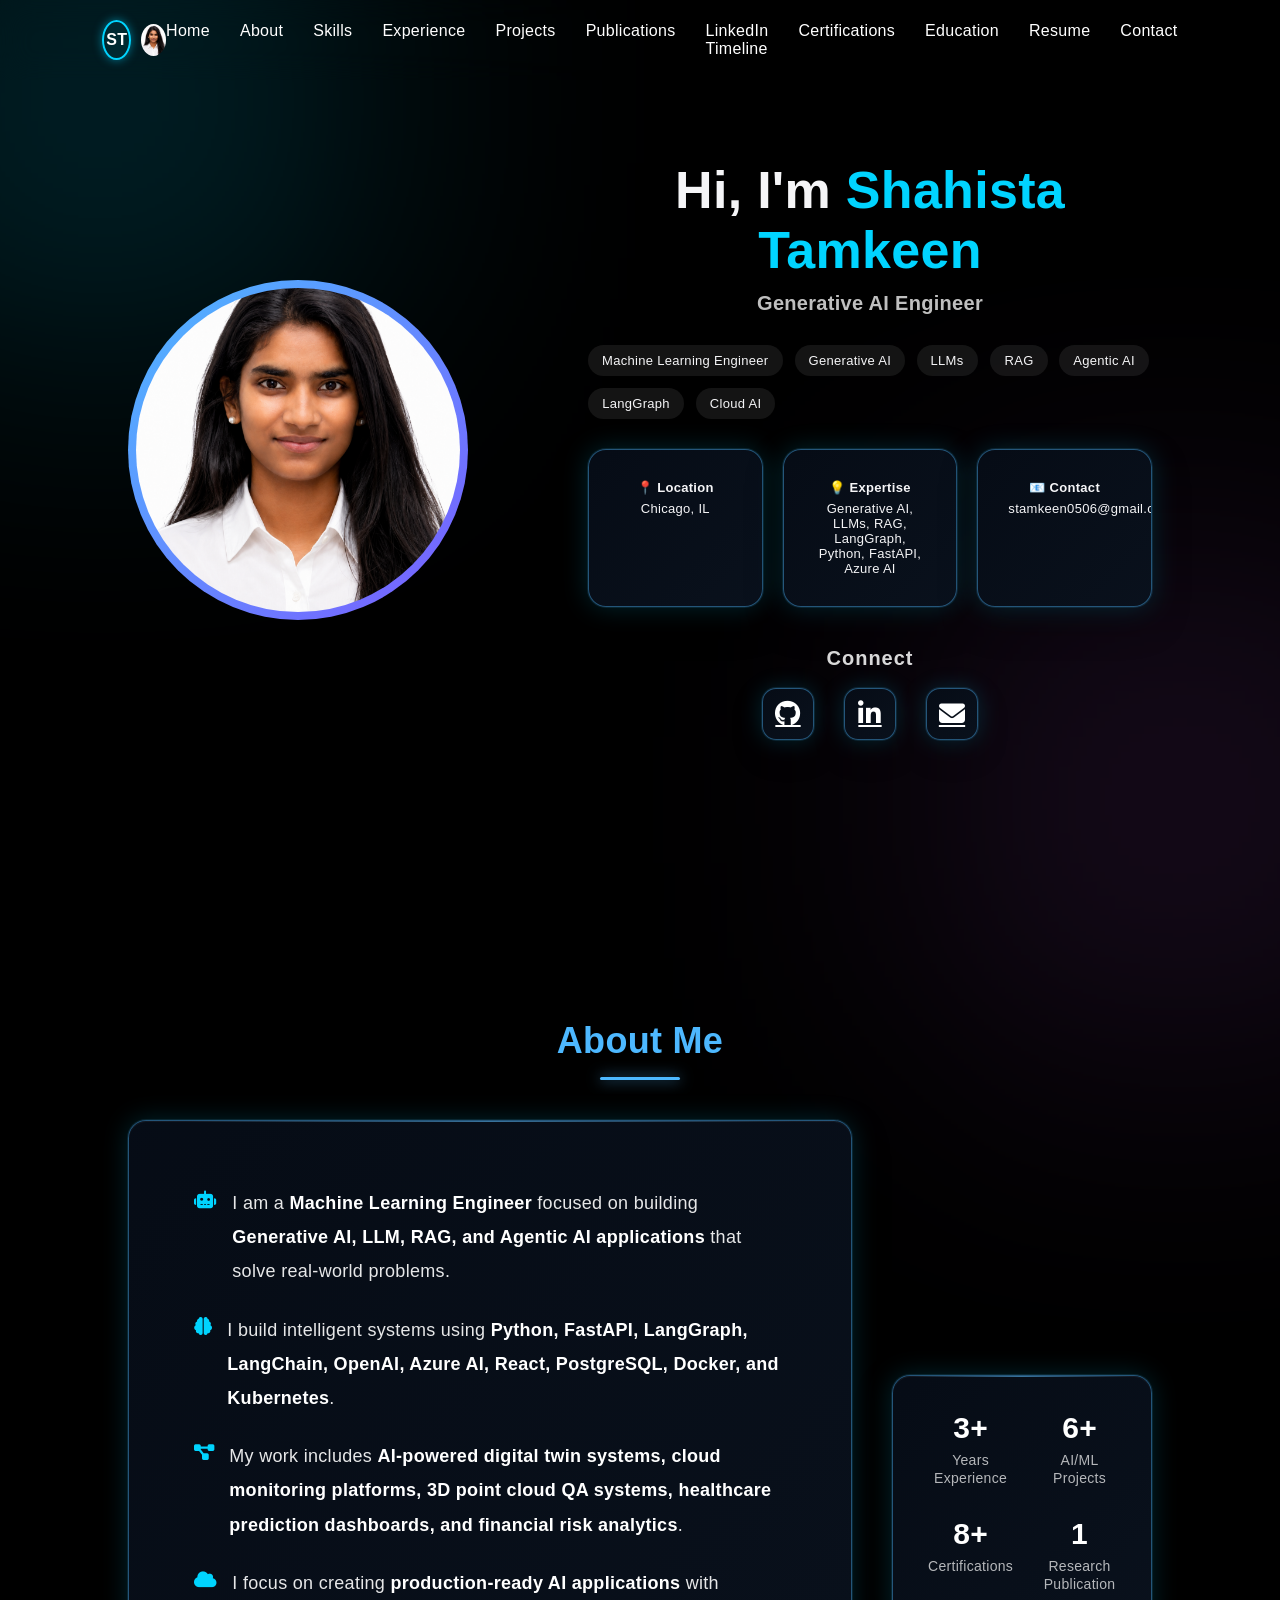
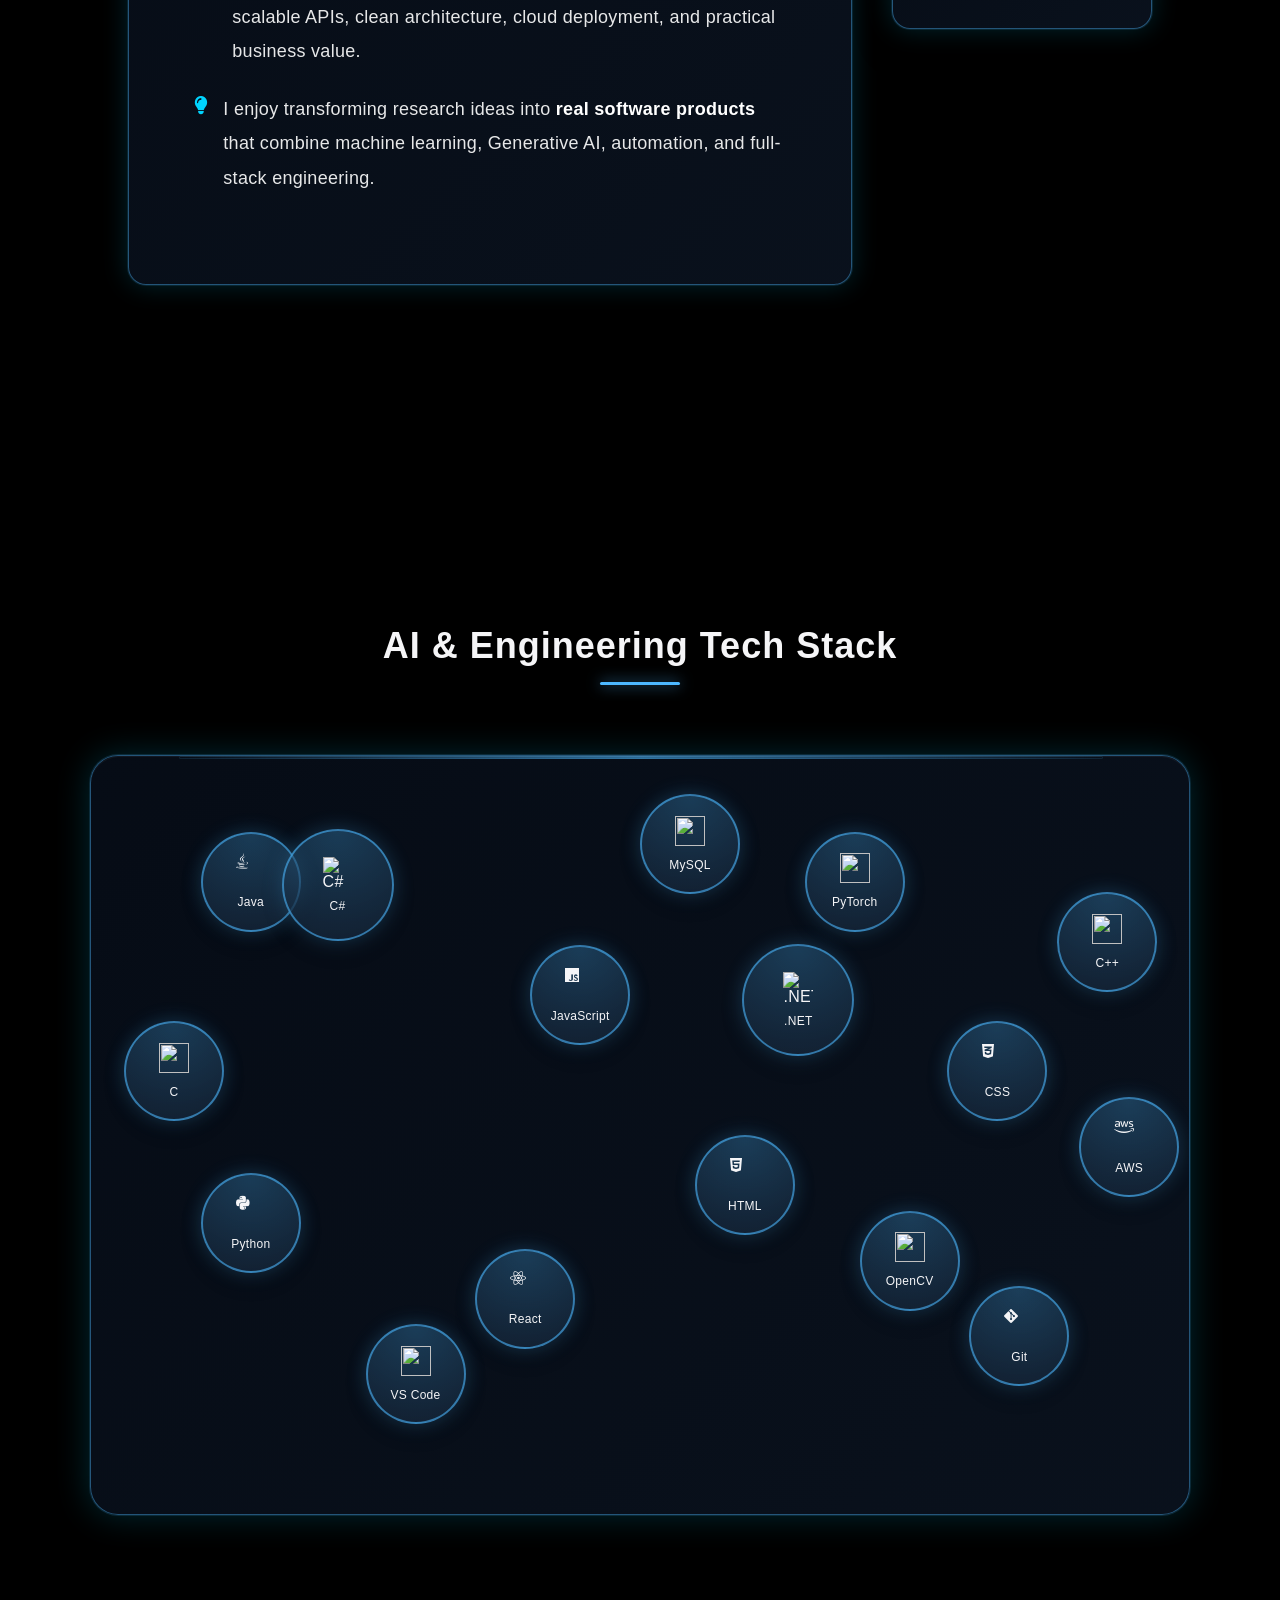
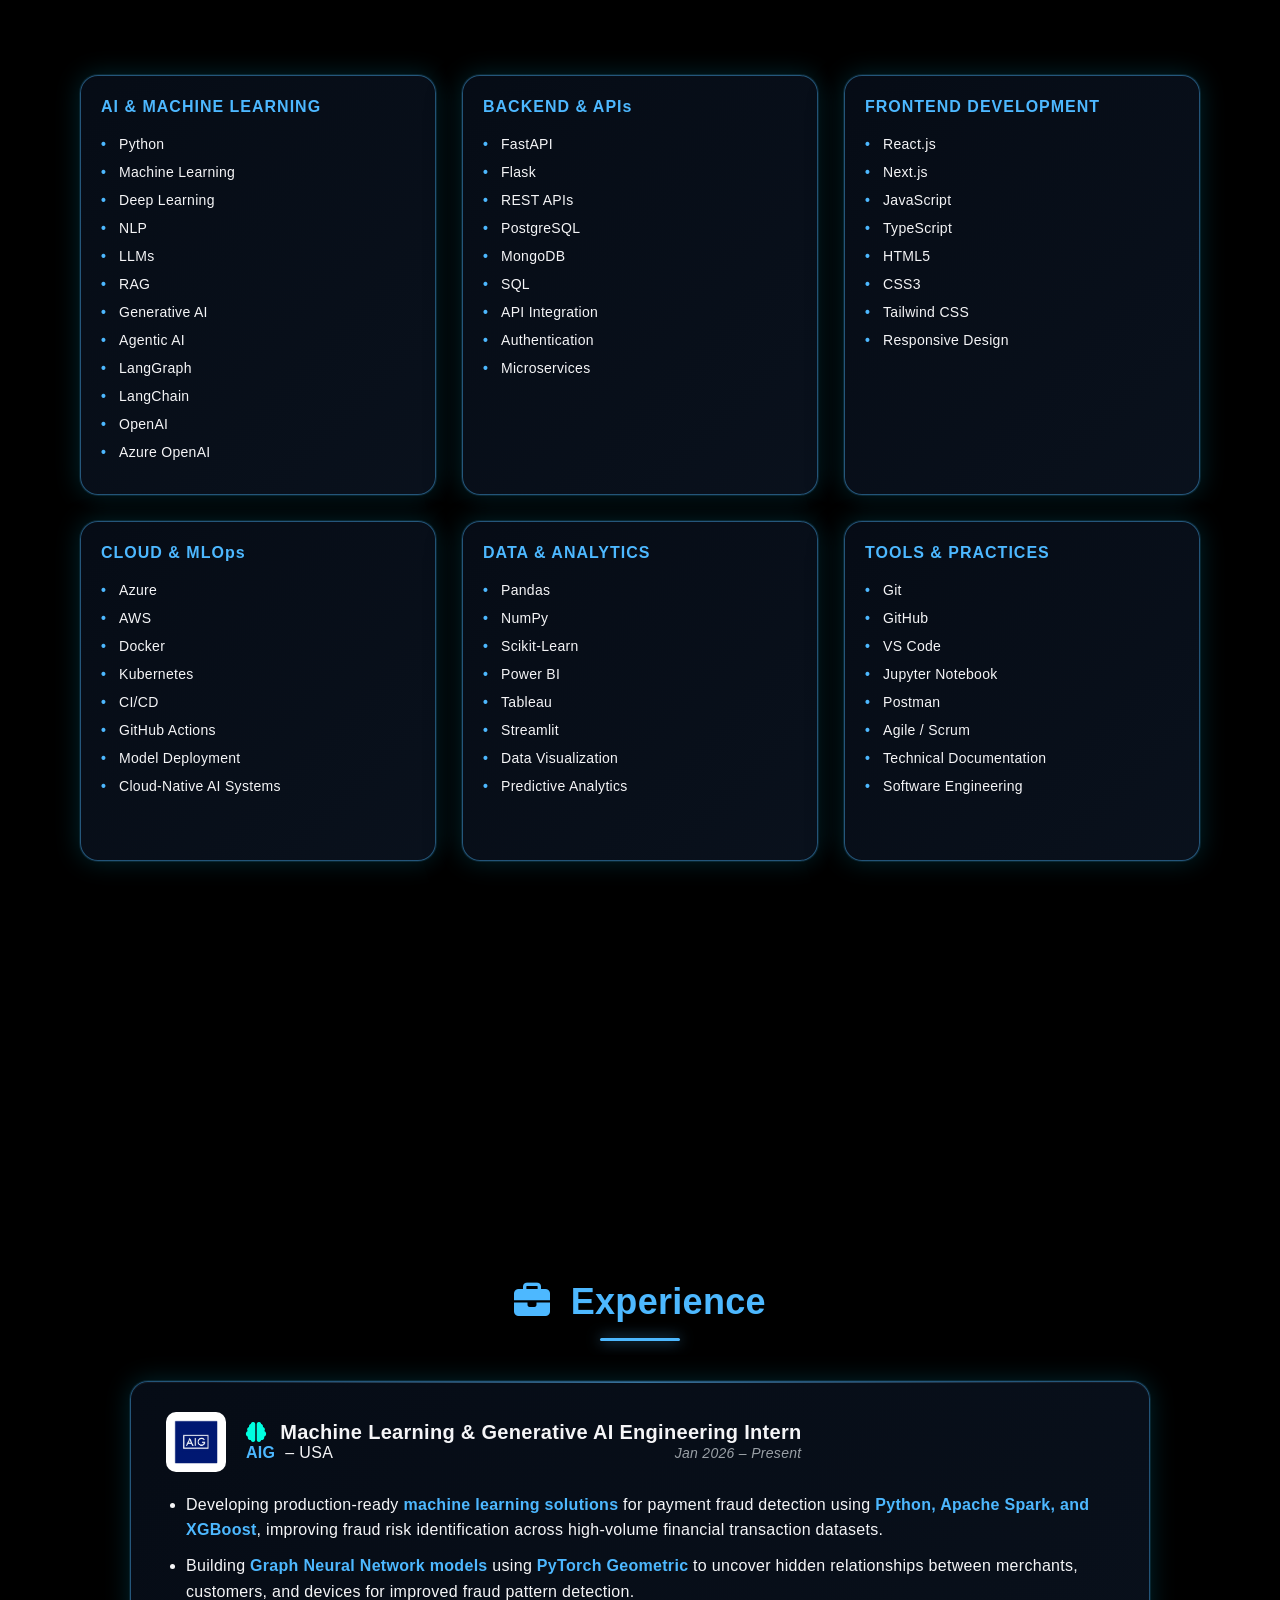
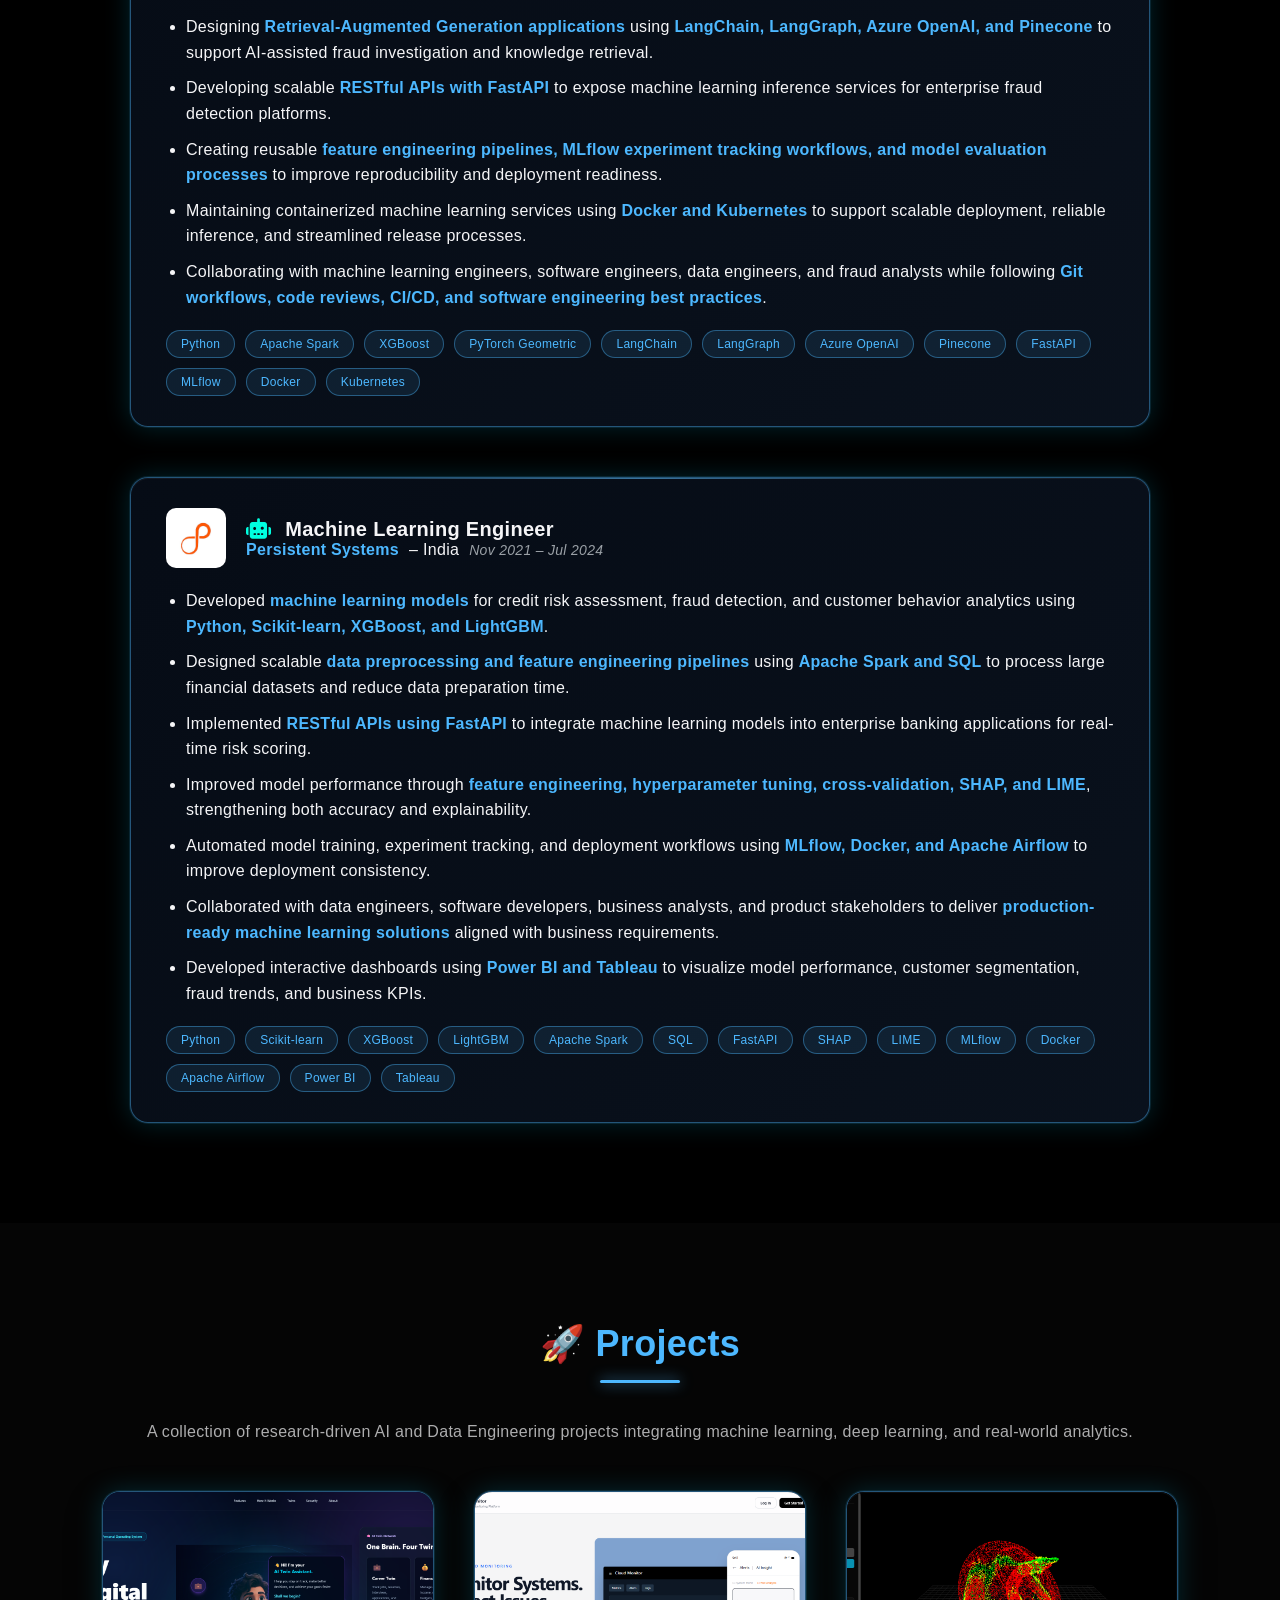
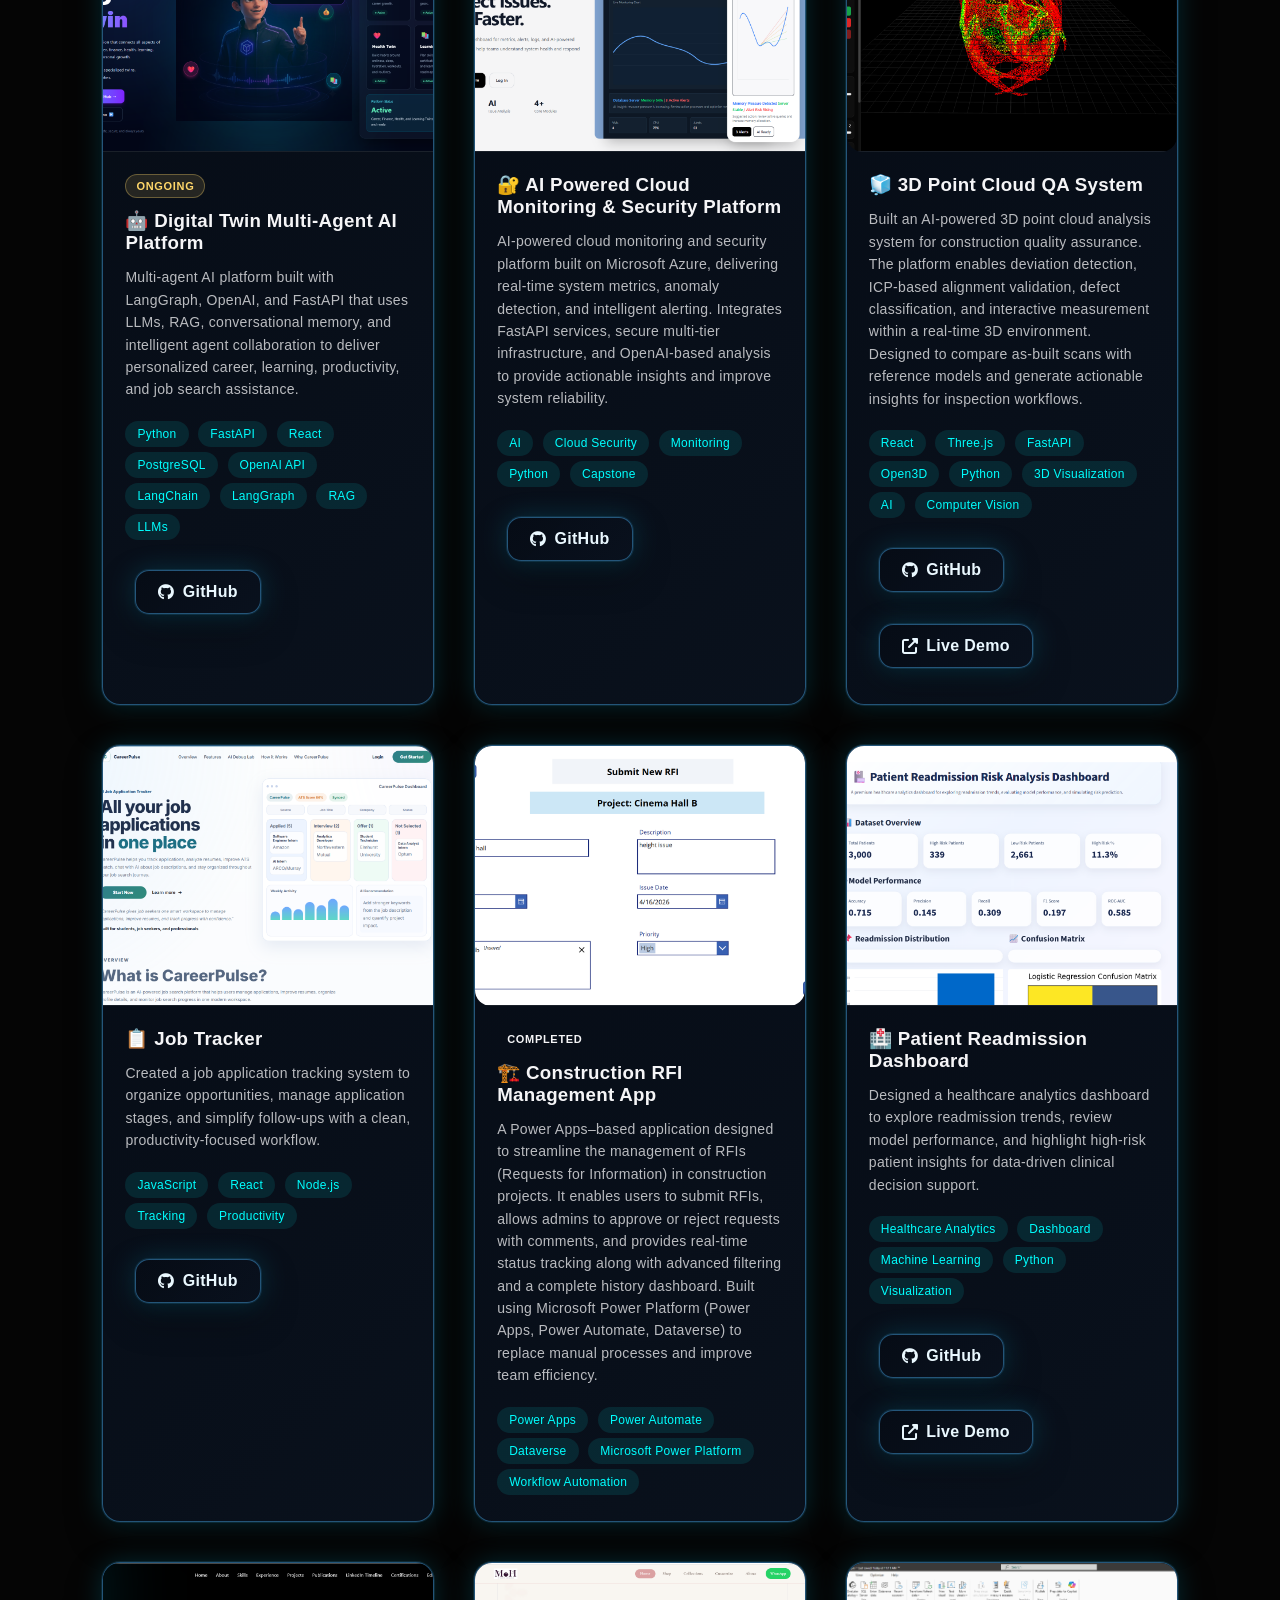
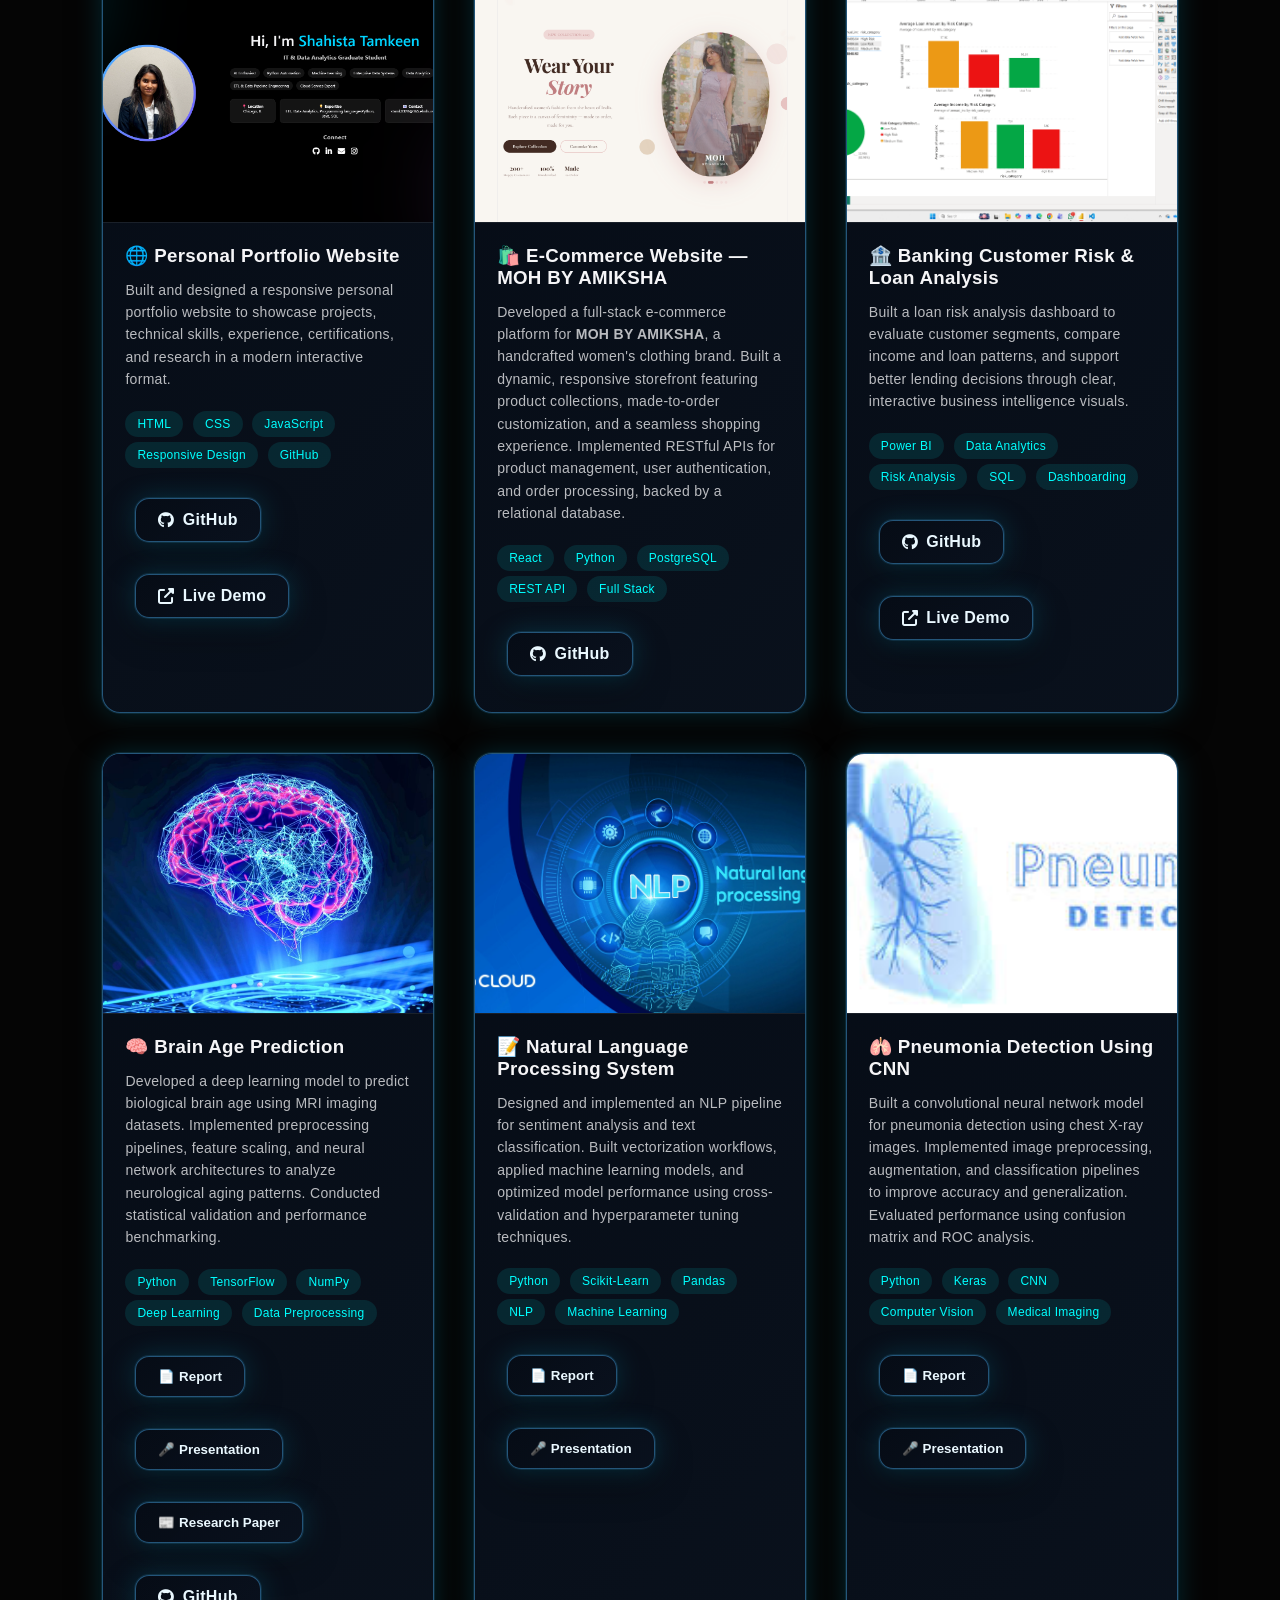
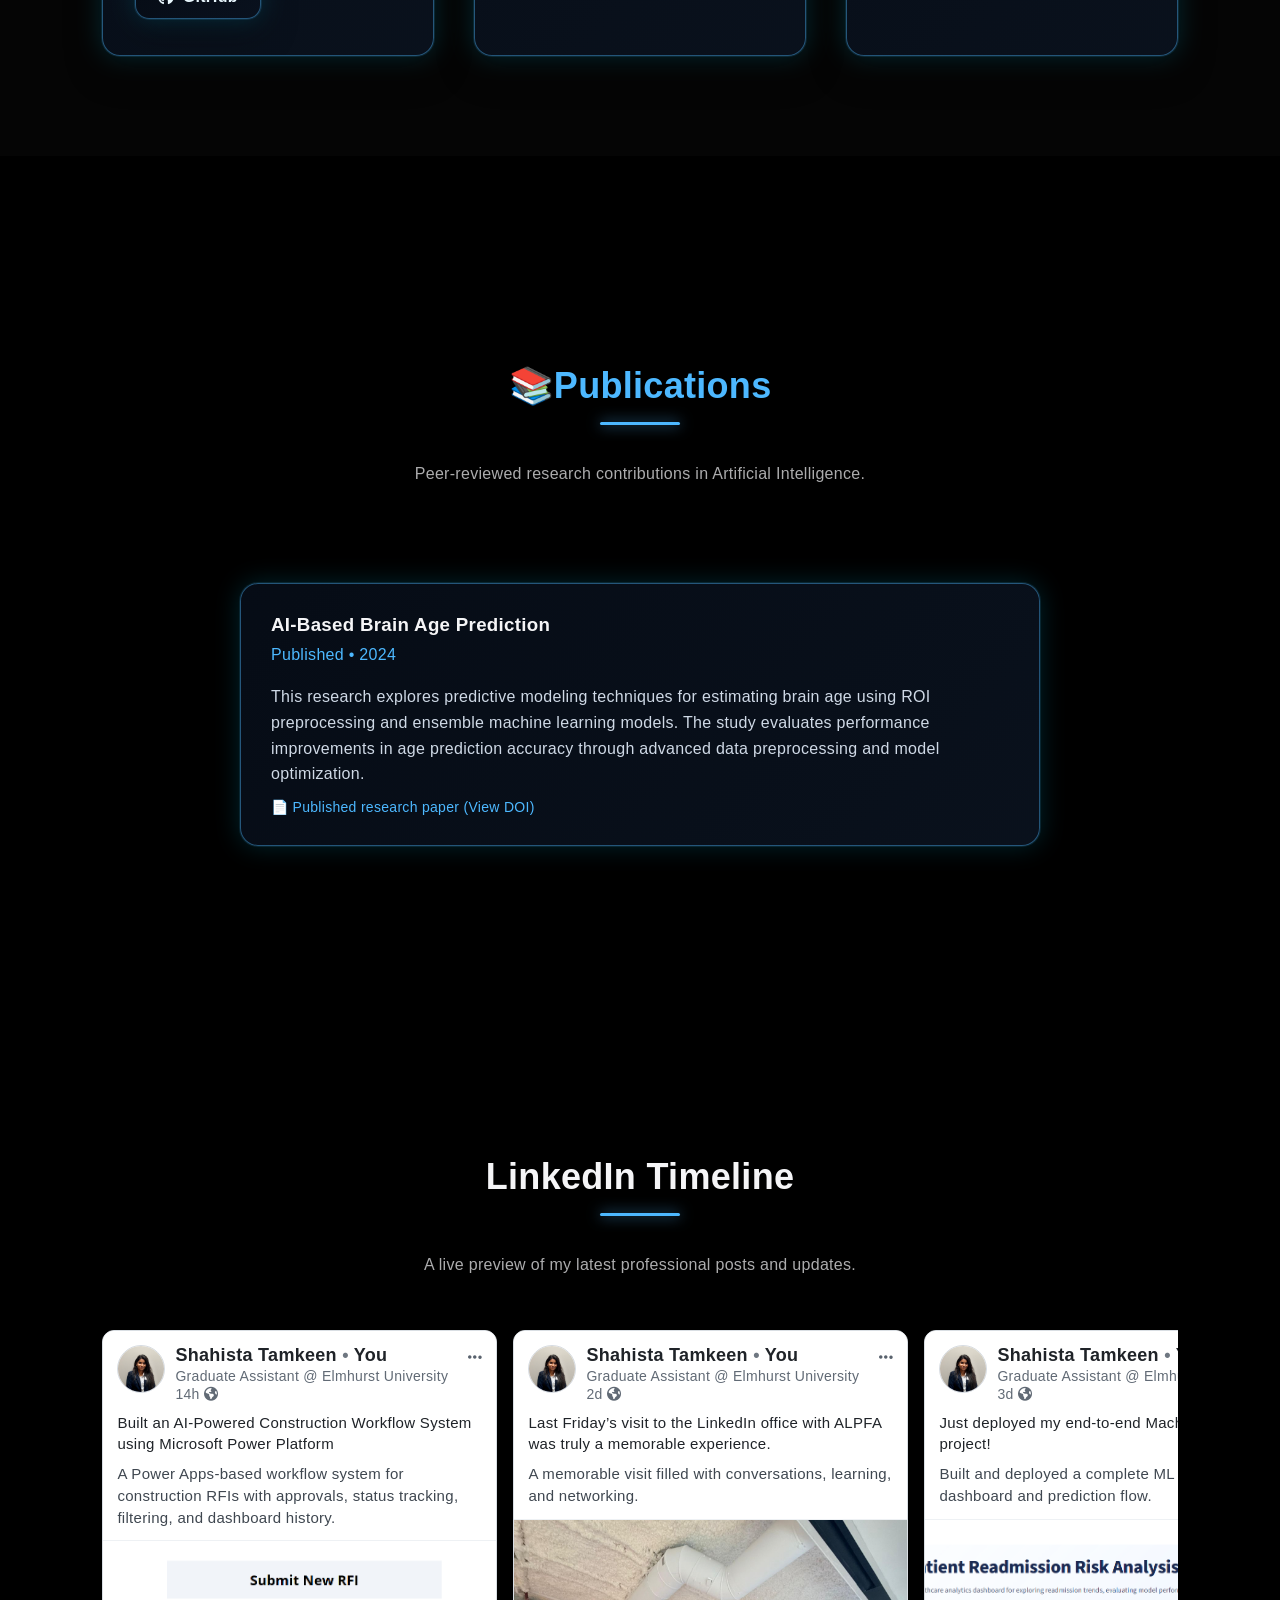
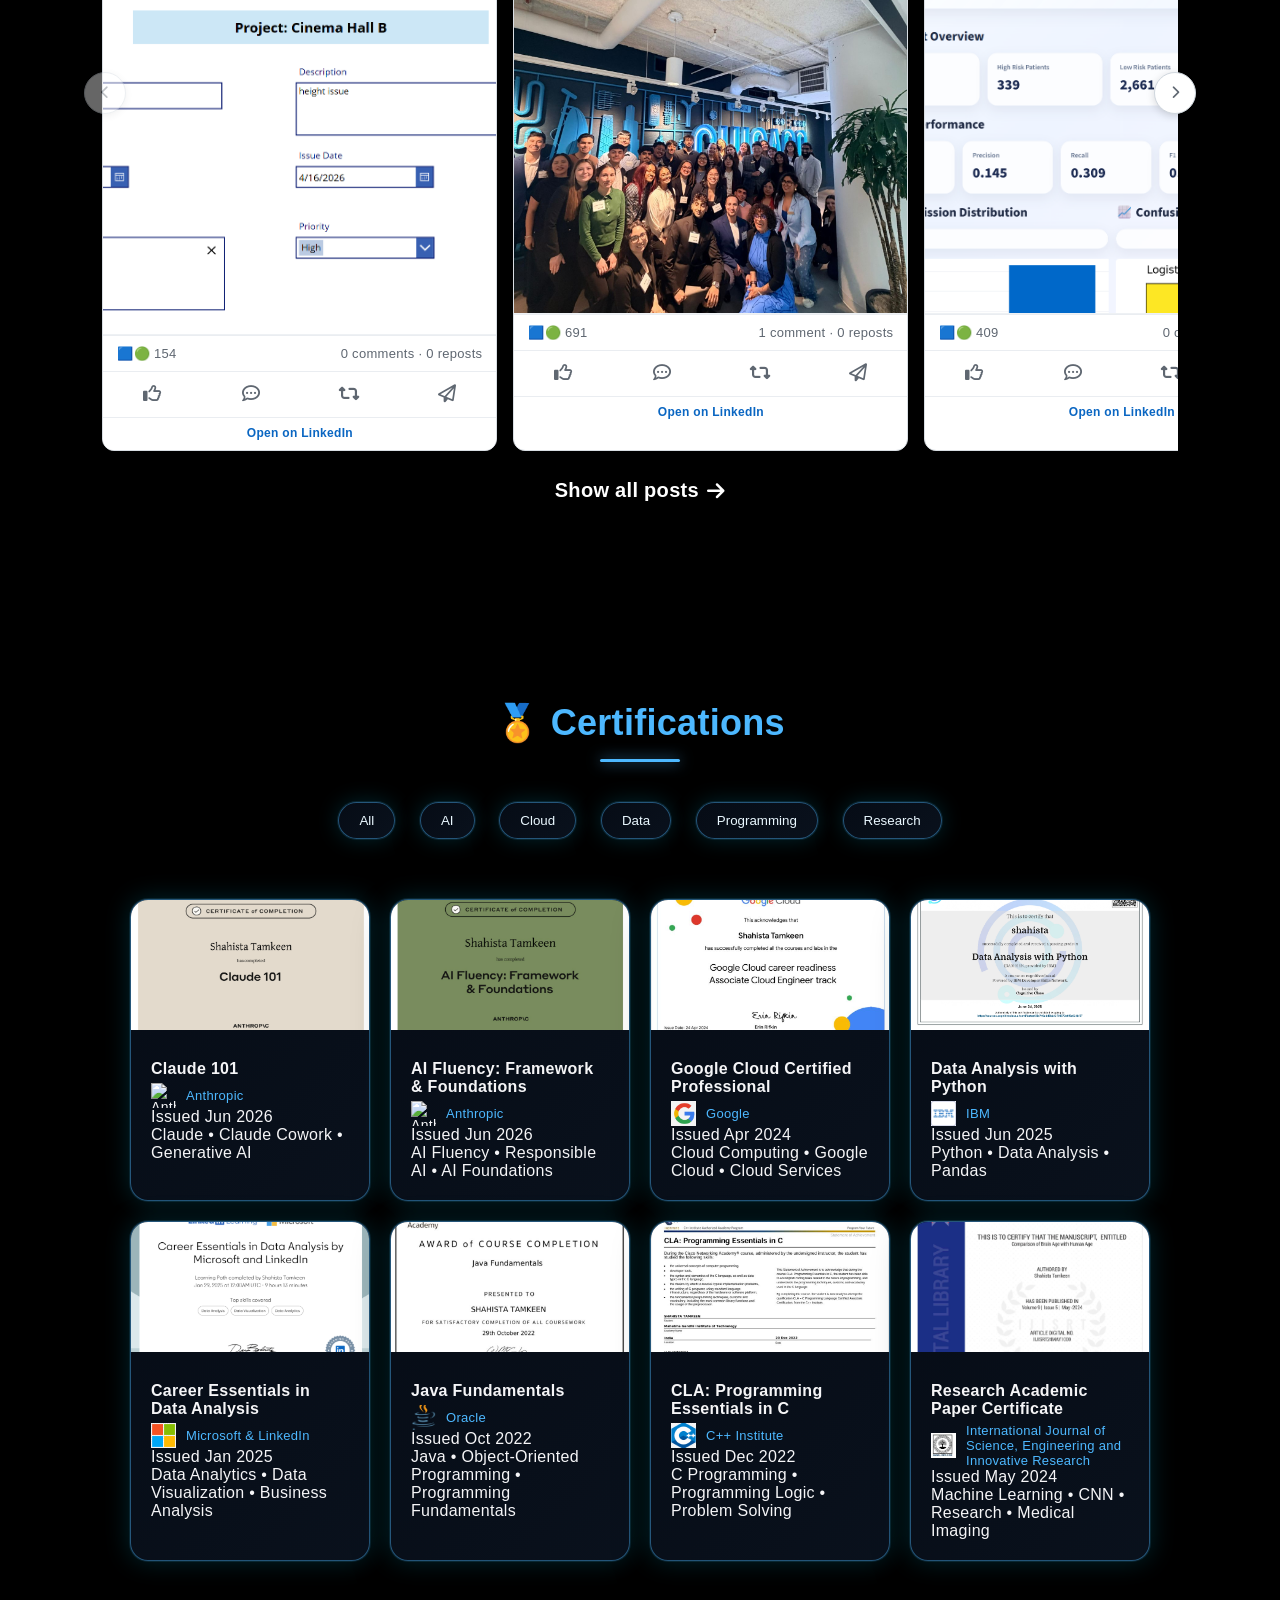
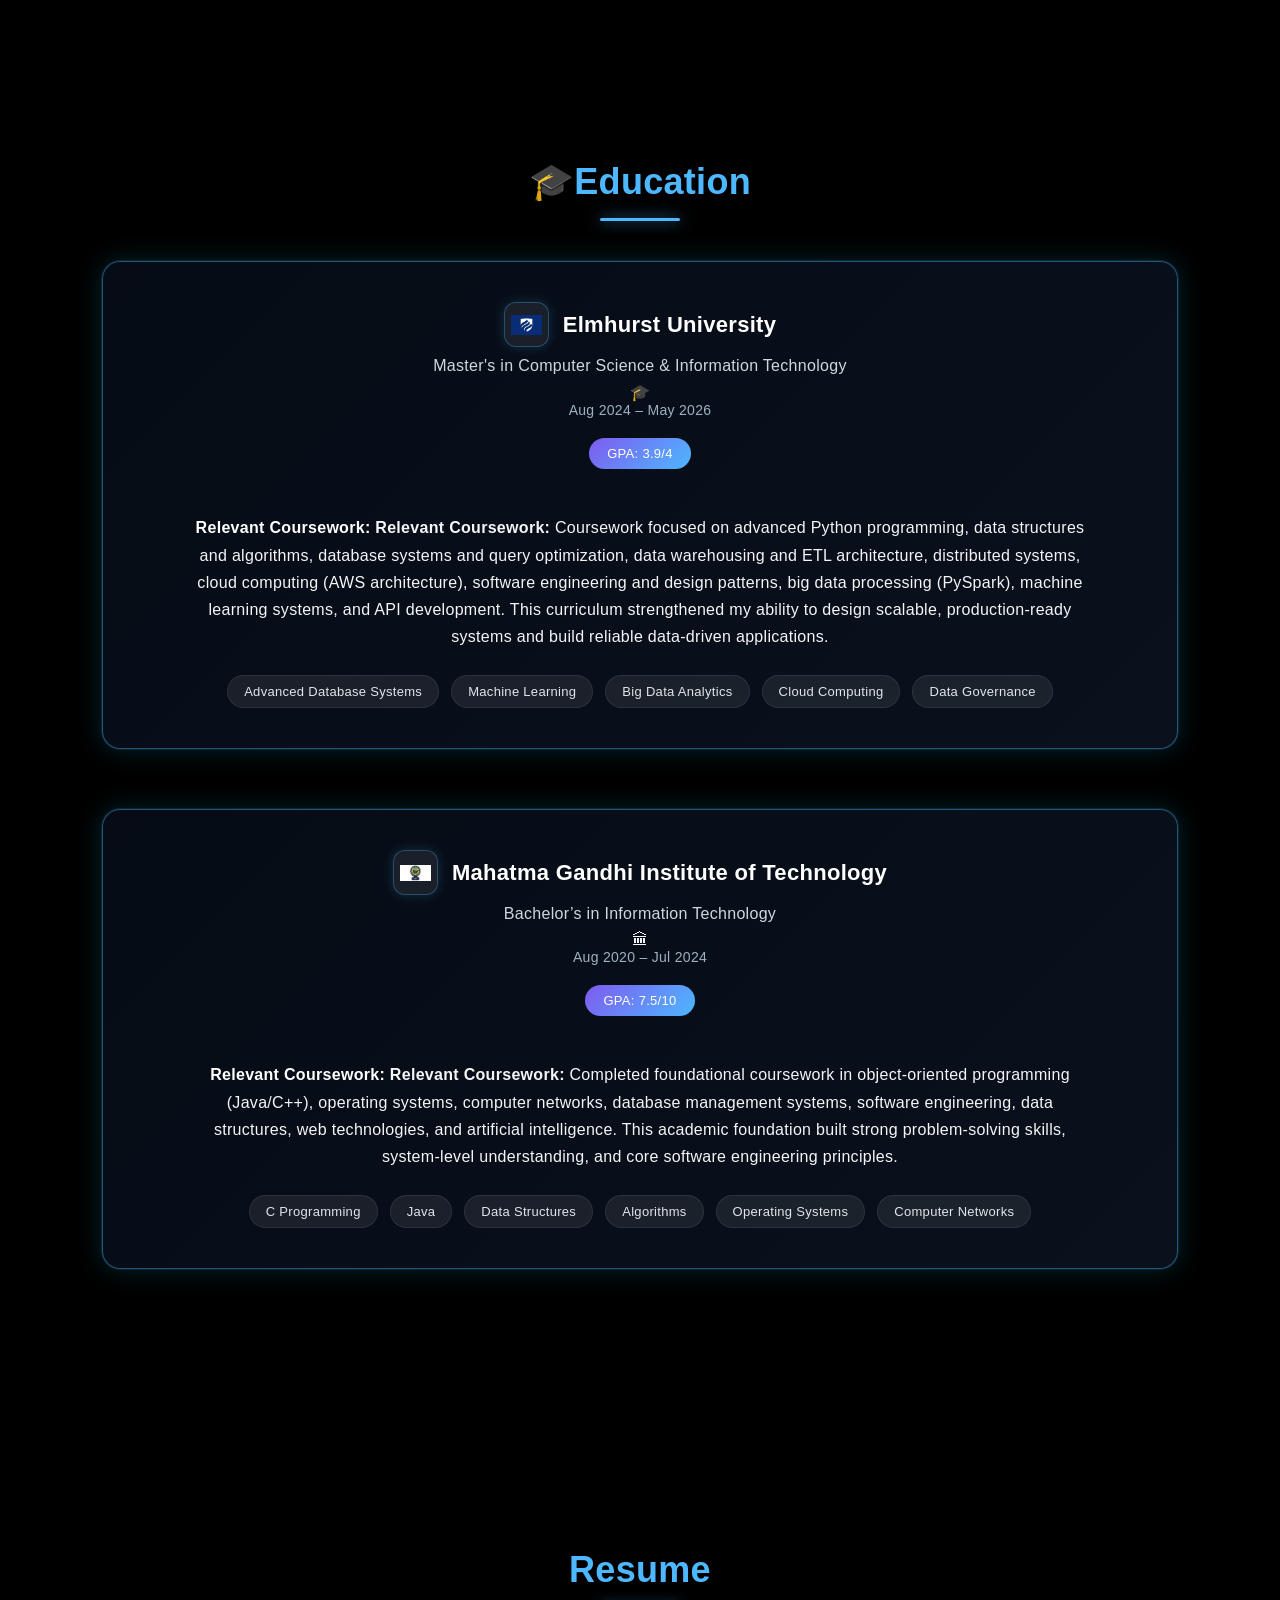
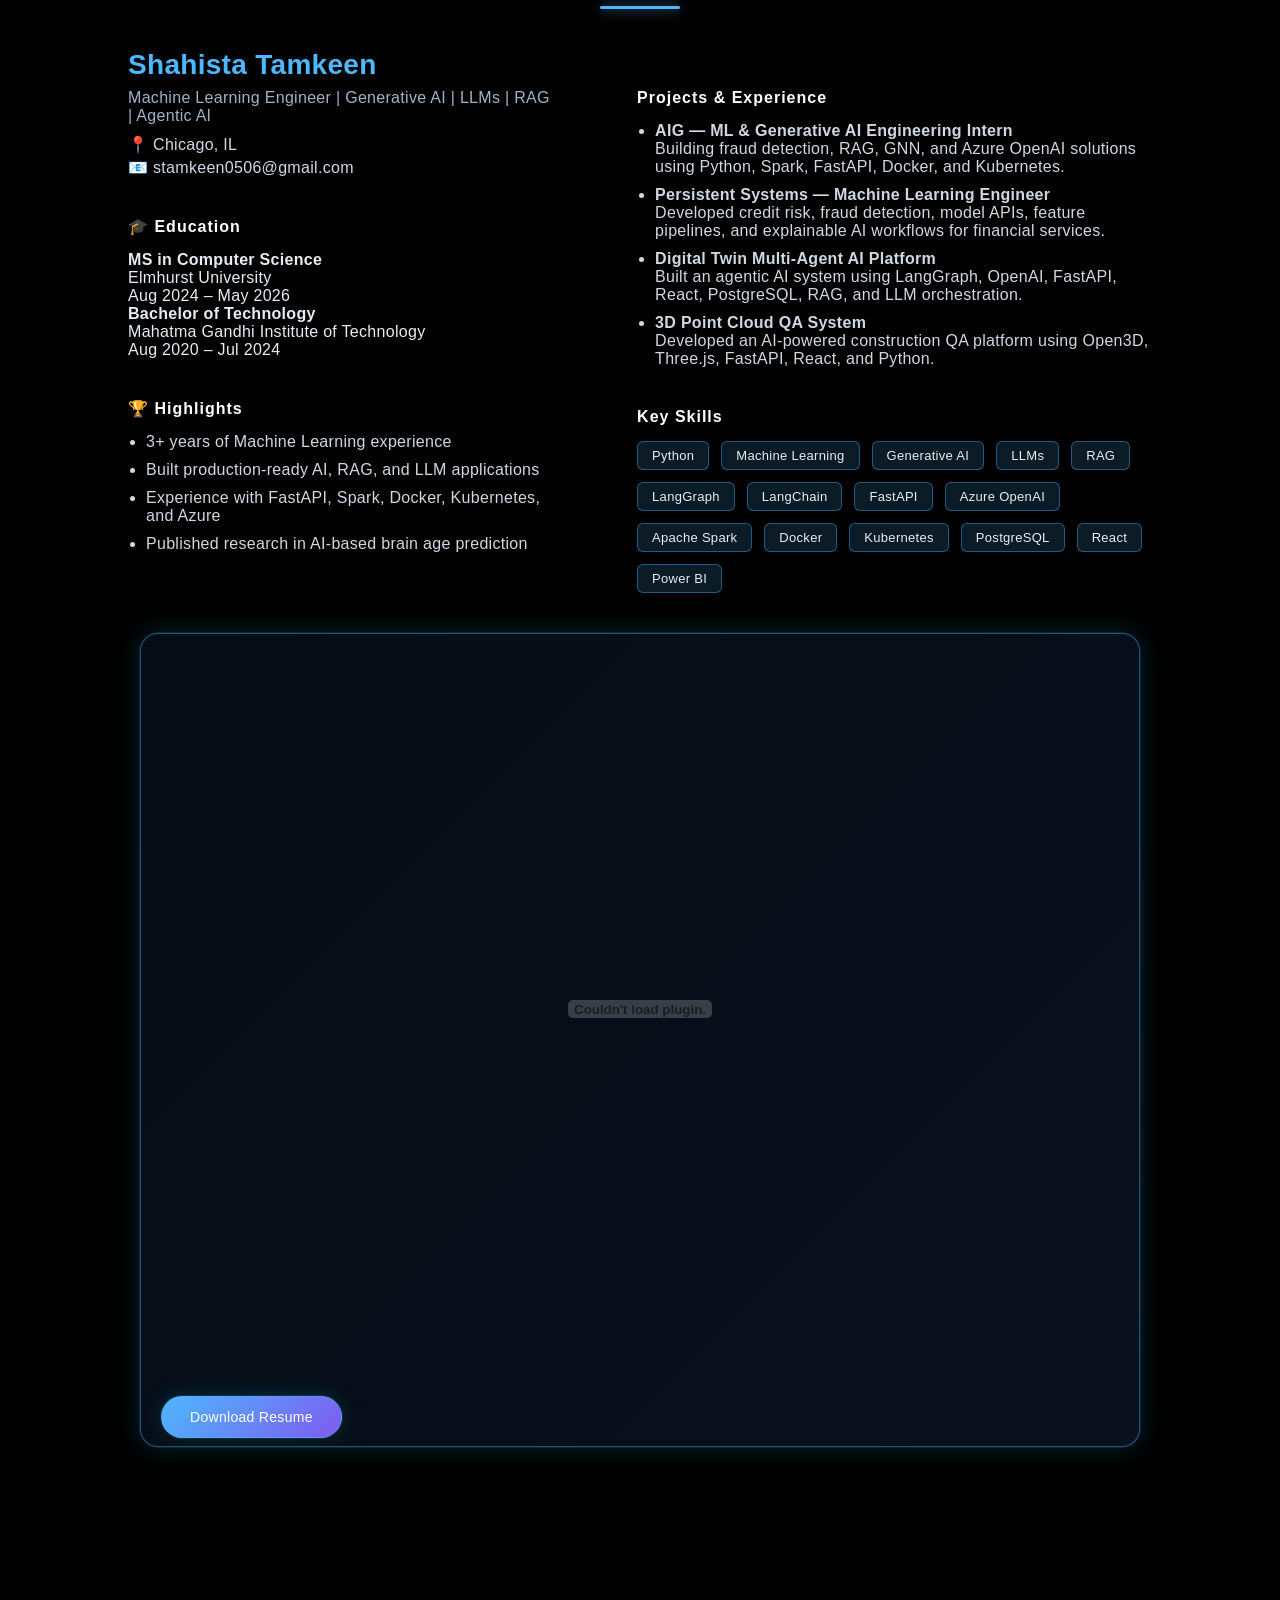
==== commit 2a3fd014: "updated profile image" ====
--- a/index.html
+++ b/index.html
@@ -15,7 +15,7 @@
 <nav class="navbar">
 <div class="logo-wrapper">
     <span class="logo-text">ST</span>
-    <img src="images/profile1.jpeg" class="nav-profile" alt="Profile">
+    <img src="images/profile1.png" class="nav-profile" alt="Profile">
 </div>
   <nav class="nav-links" id="navLinks">
     <a href="#hero">Home</a>
@@ -43,7 +43,7 @@
         <!-- LEFT SIDE IMAGE -->
 <div class="home-image">
     <div class="profile-circle">
-        <img src="images/profile1.jpeg" alt="Shahista Tamkeen">
+        <img src="images/profile1.png" alt="Shahista Tamkeen">
     </div>
 </div>
 
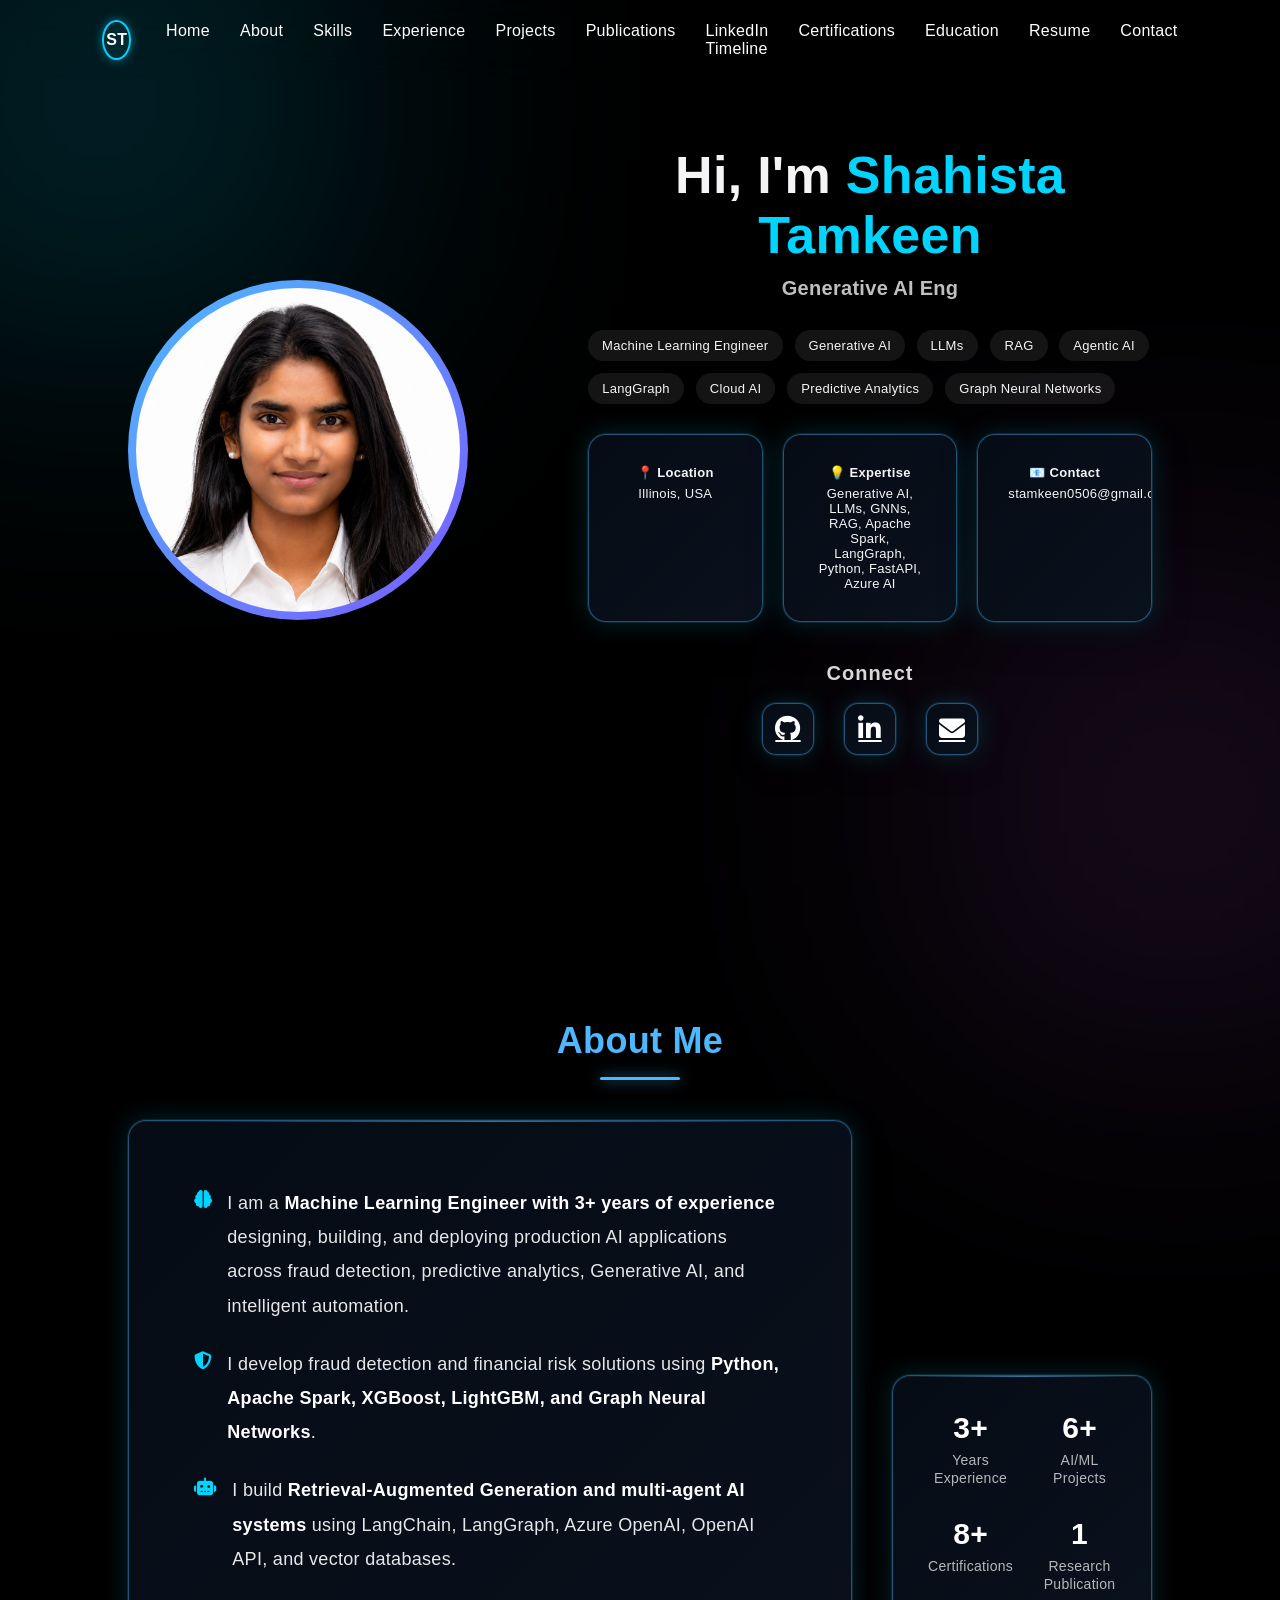
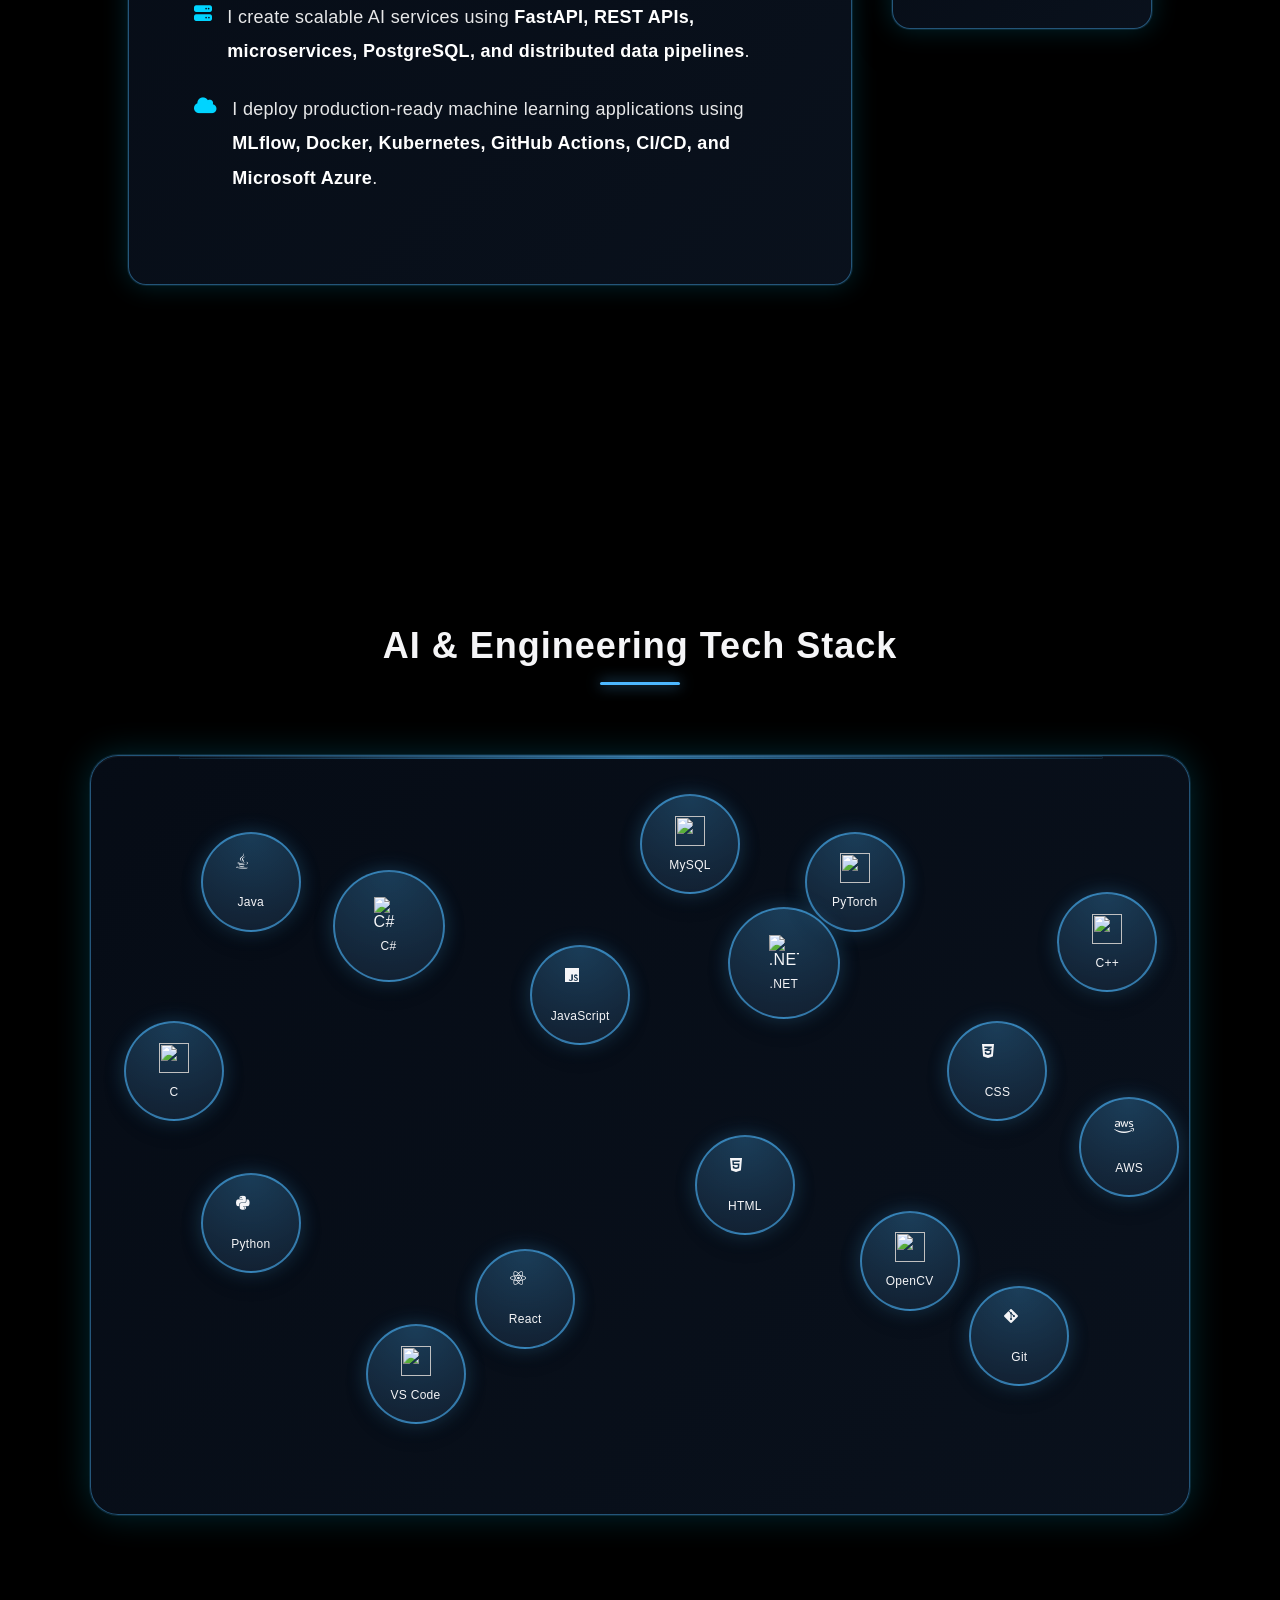
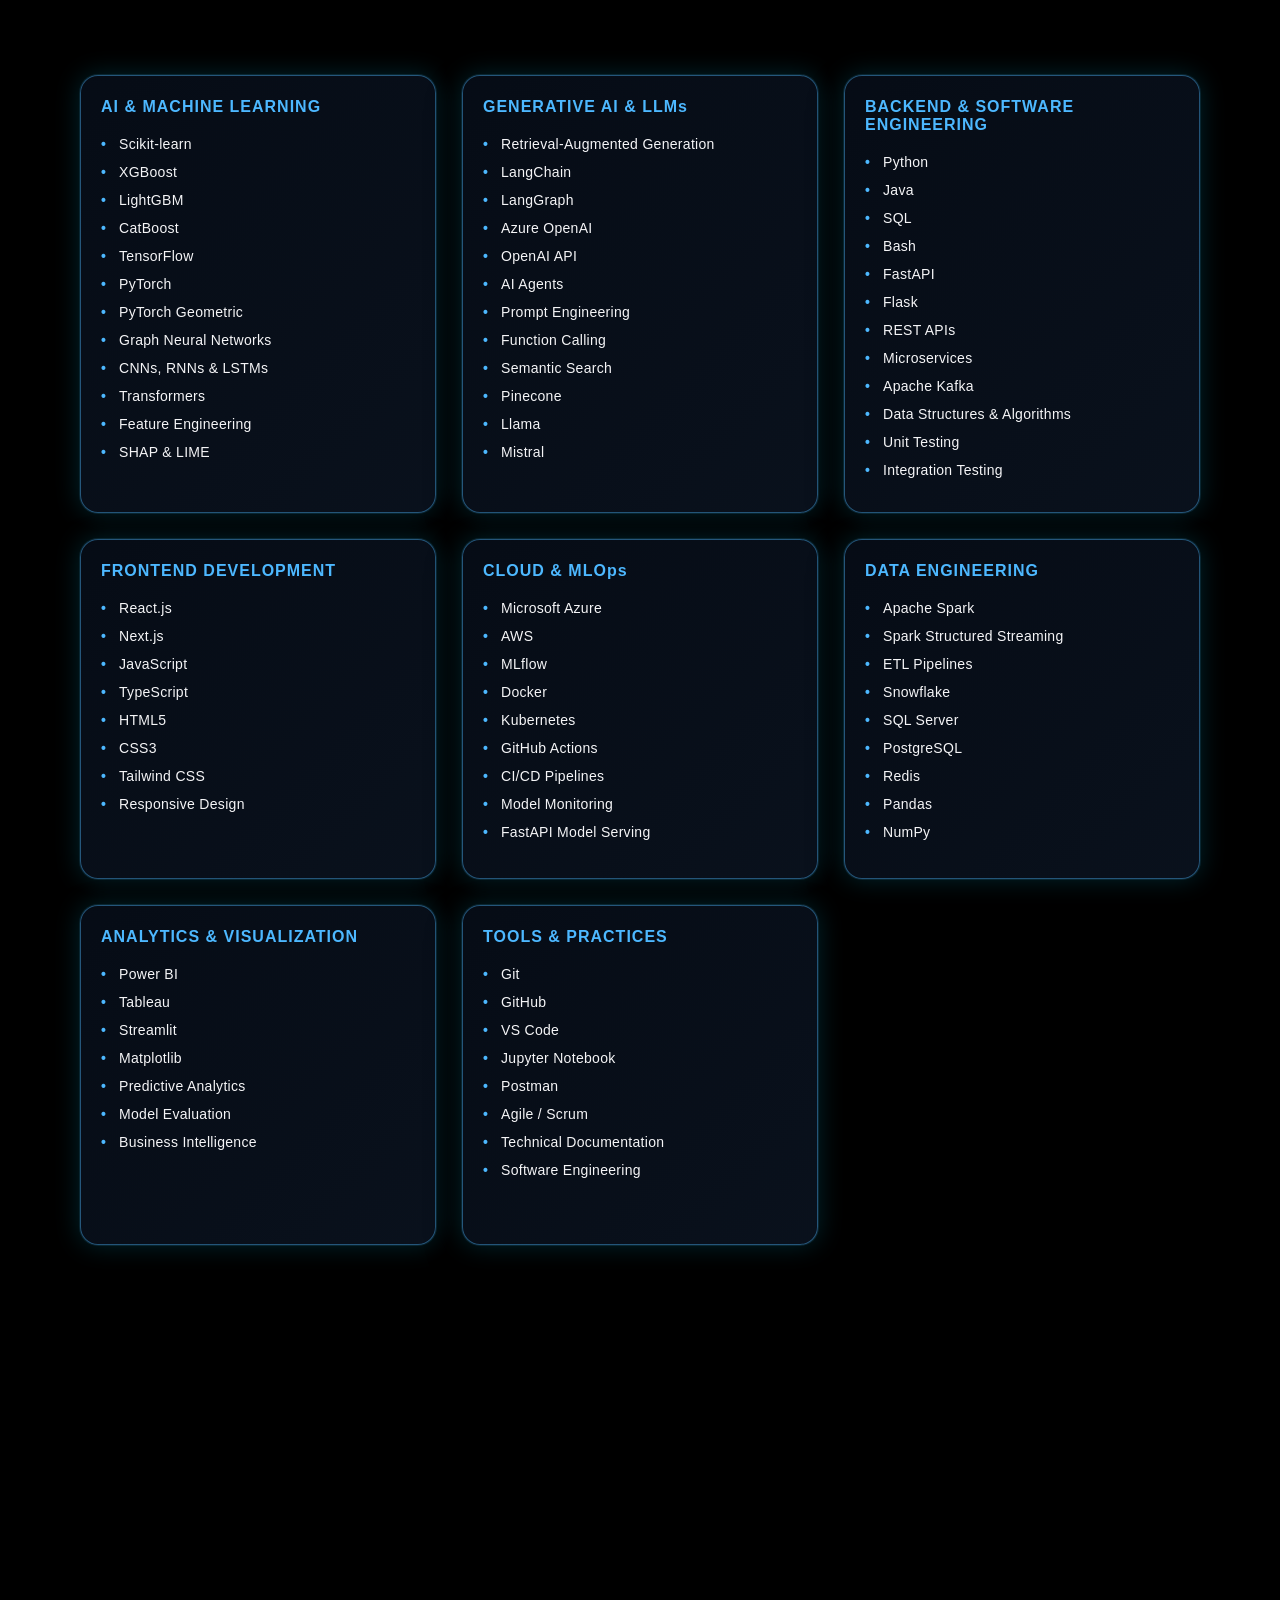
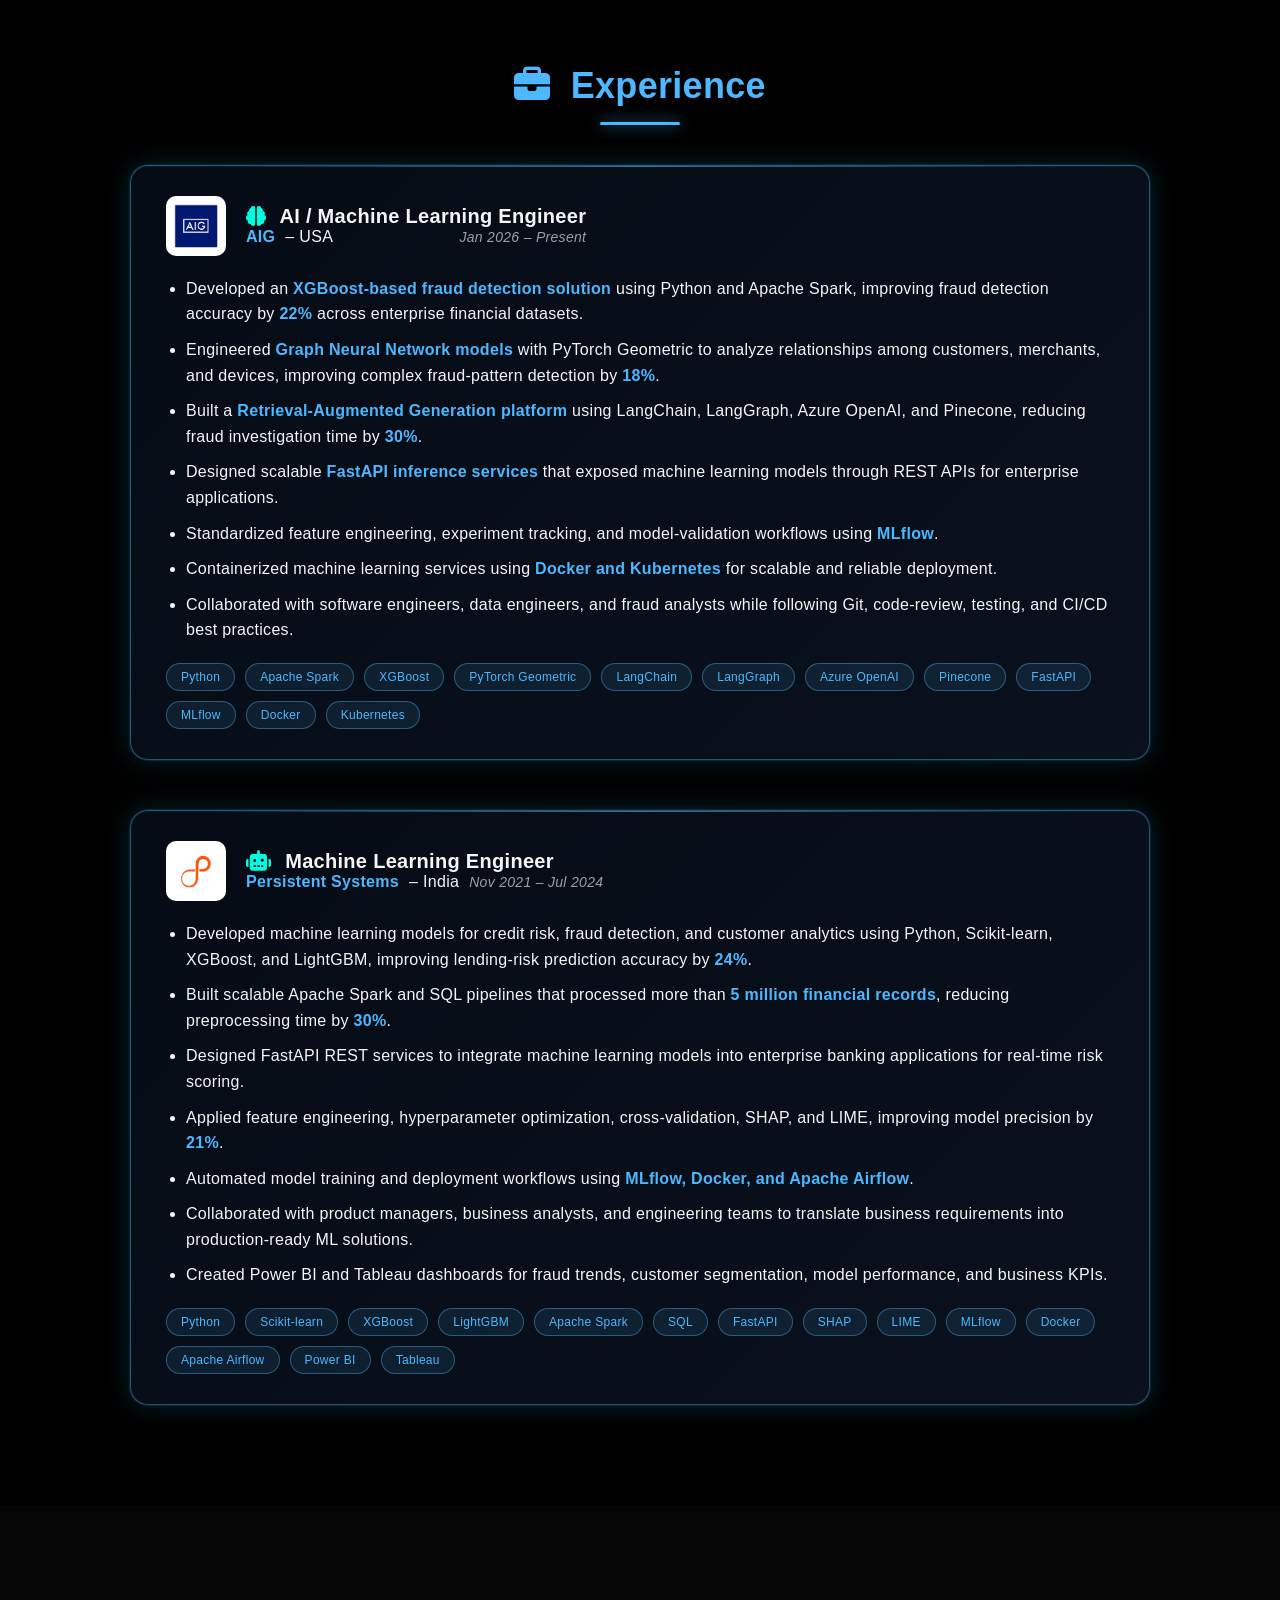
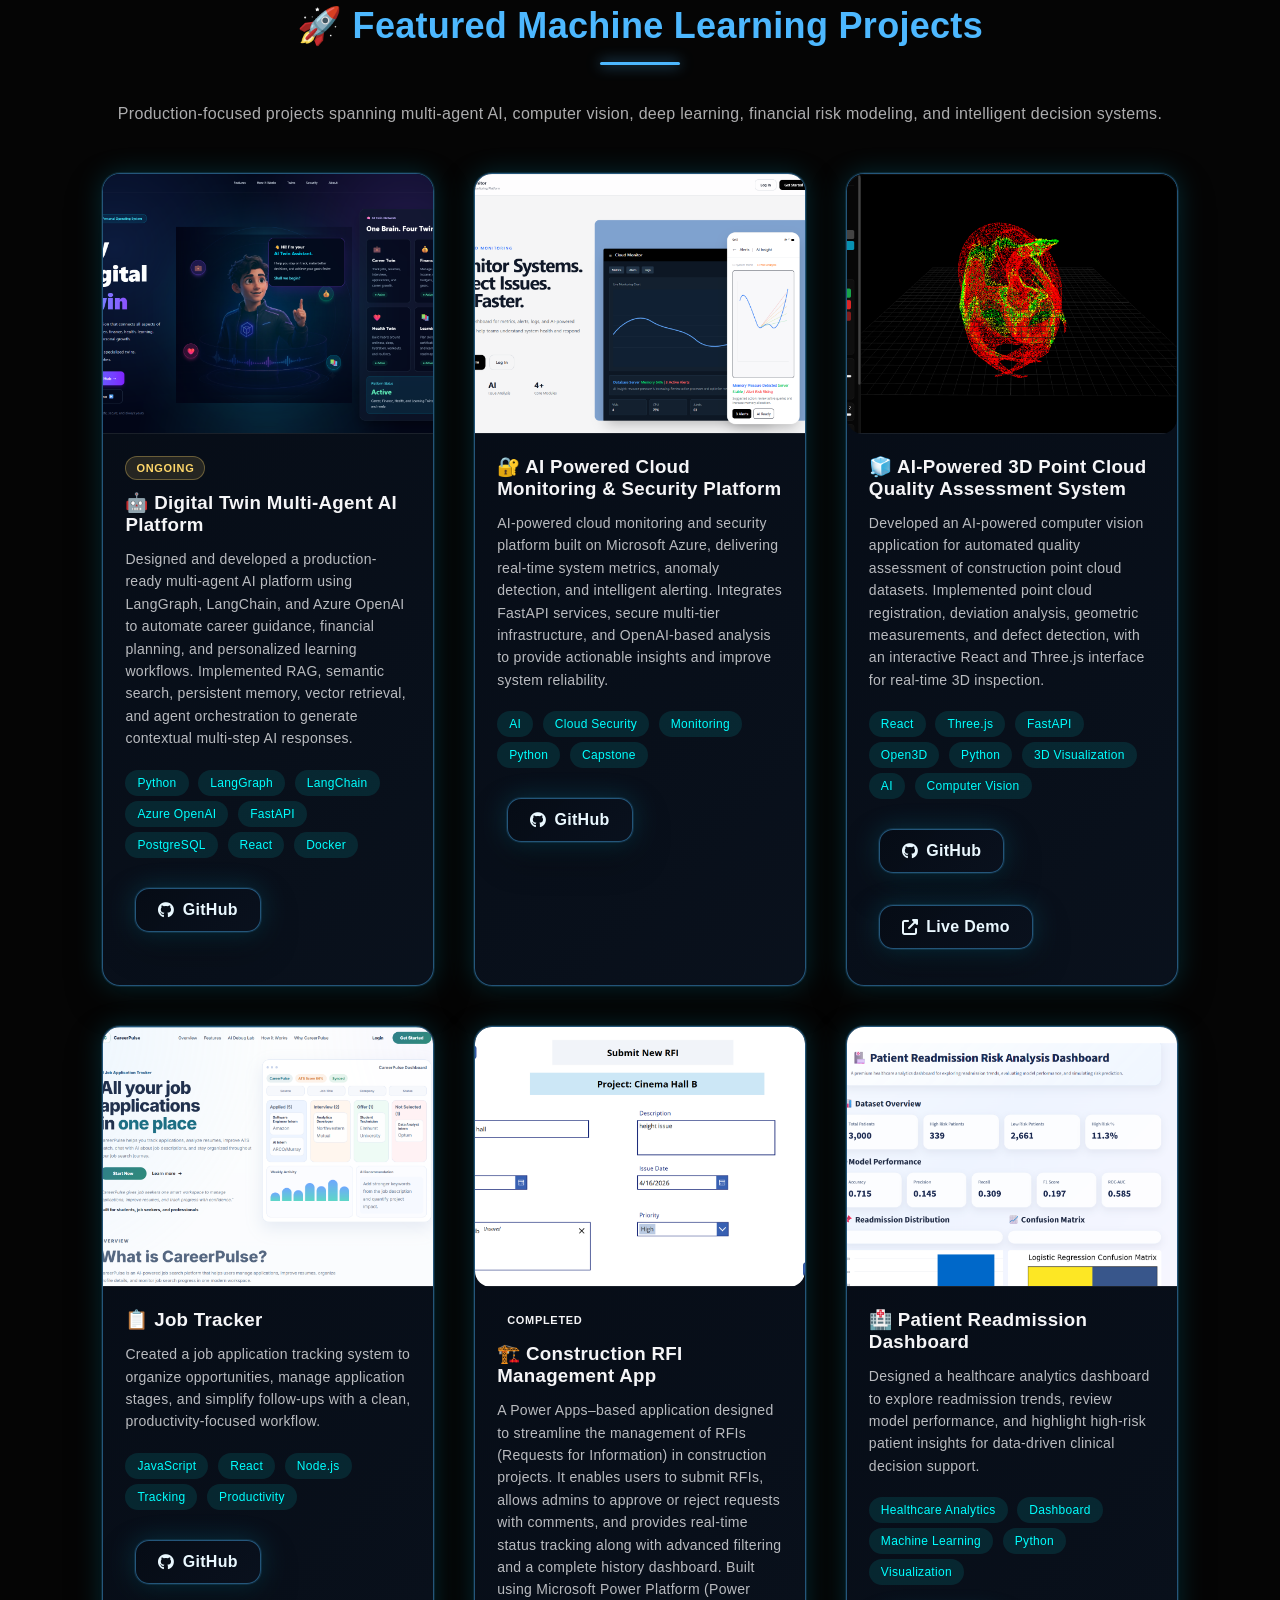
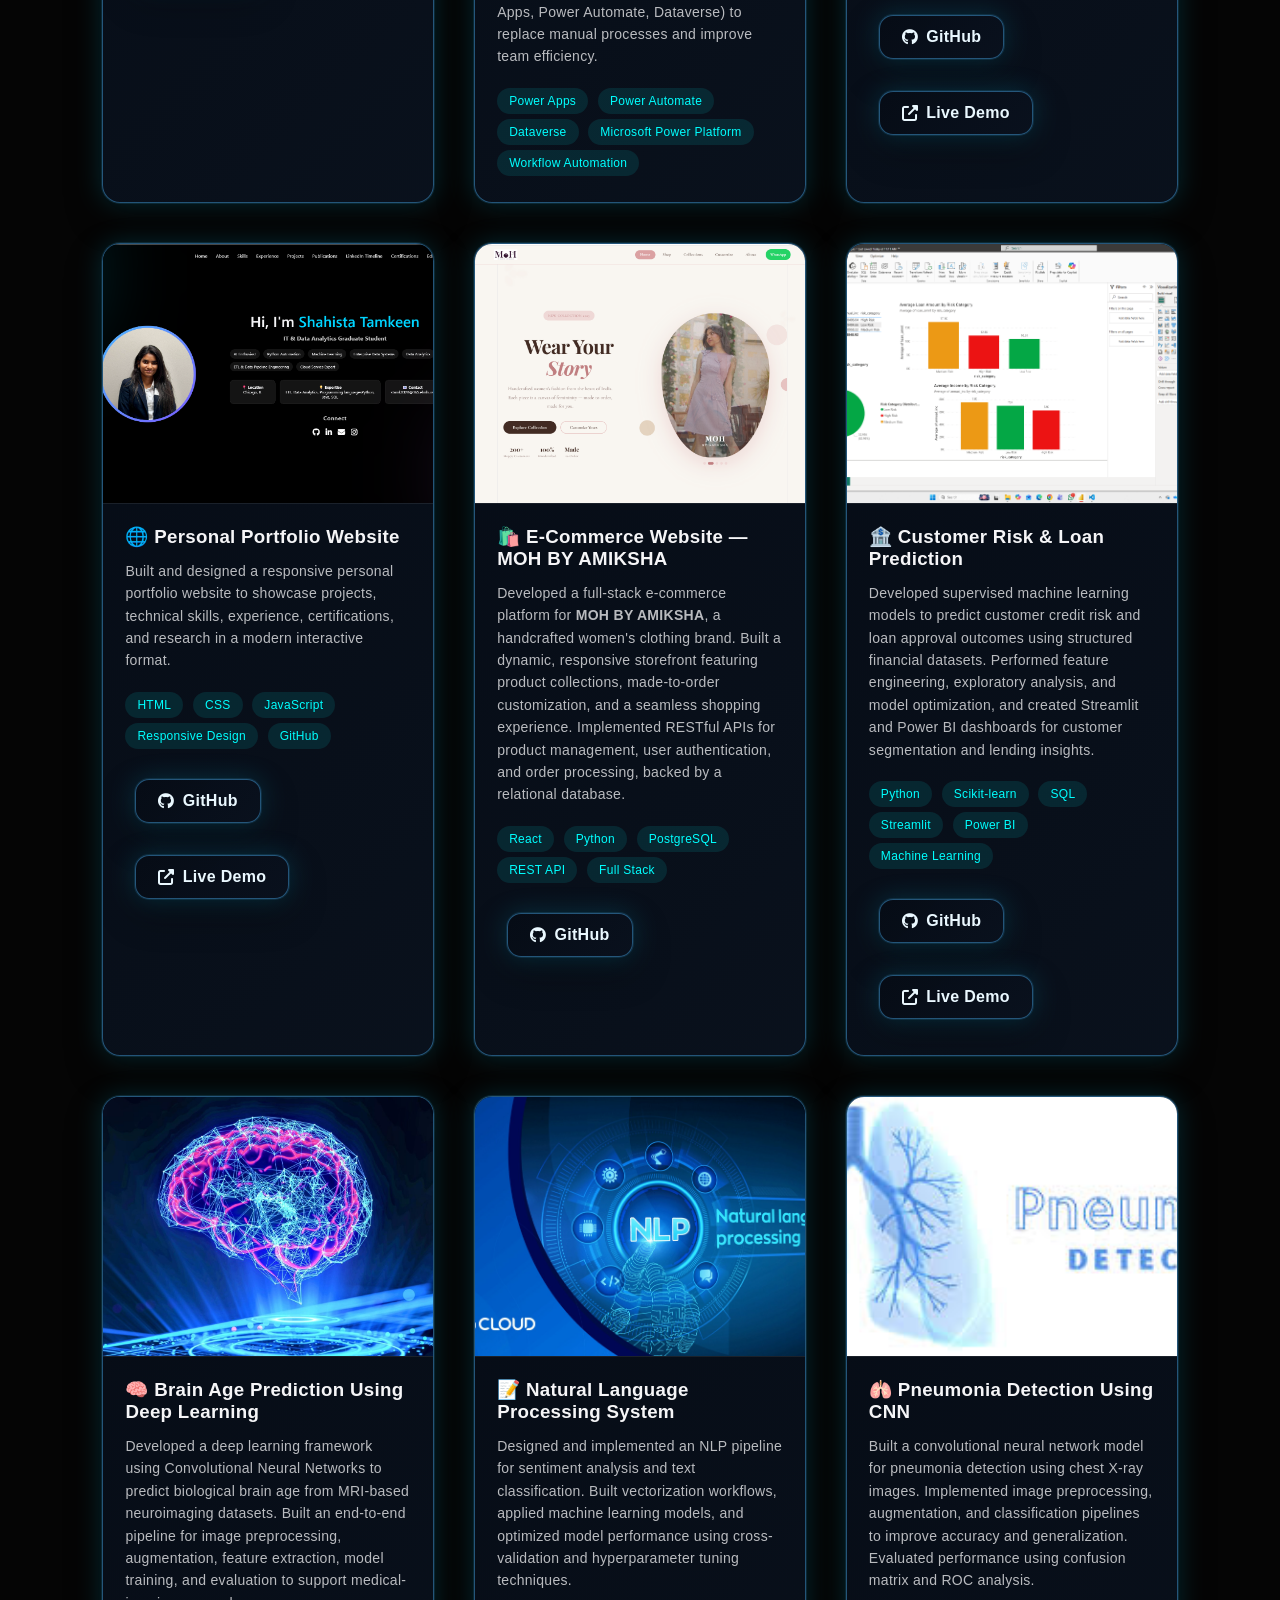
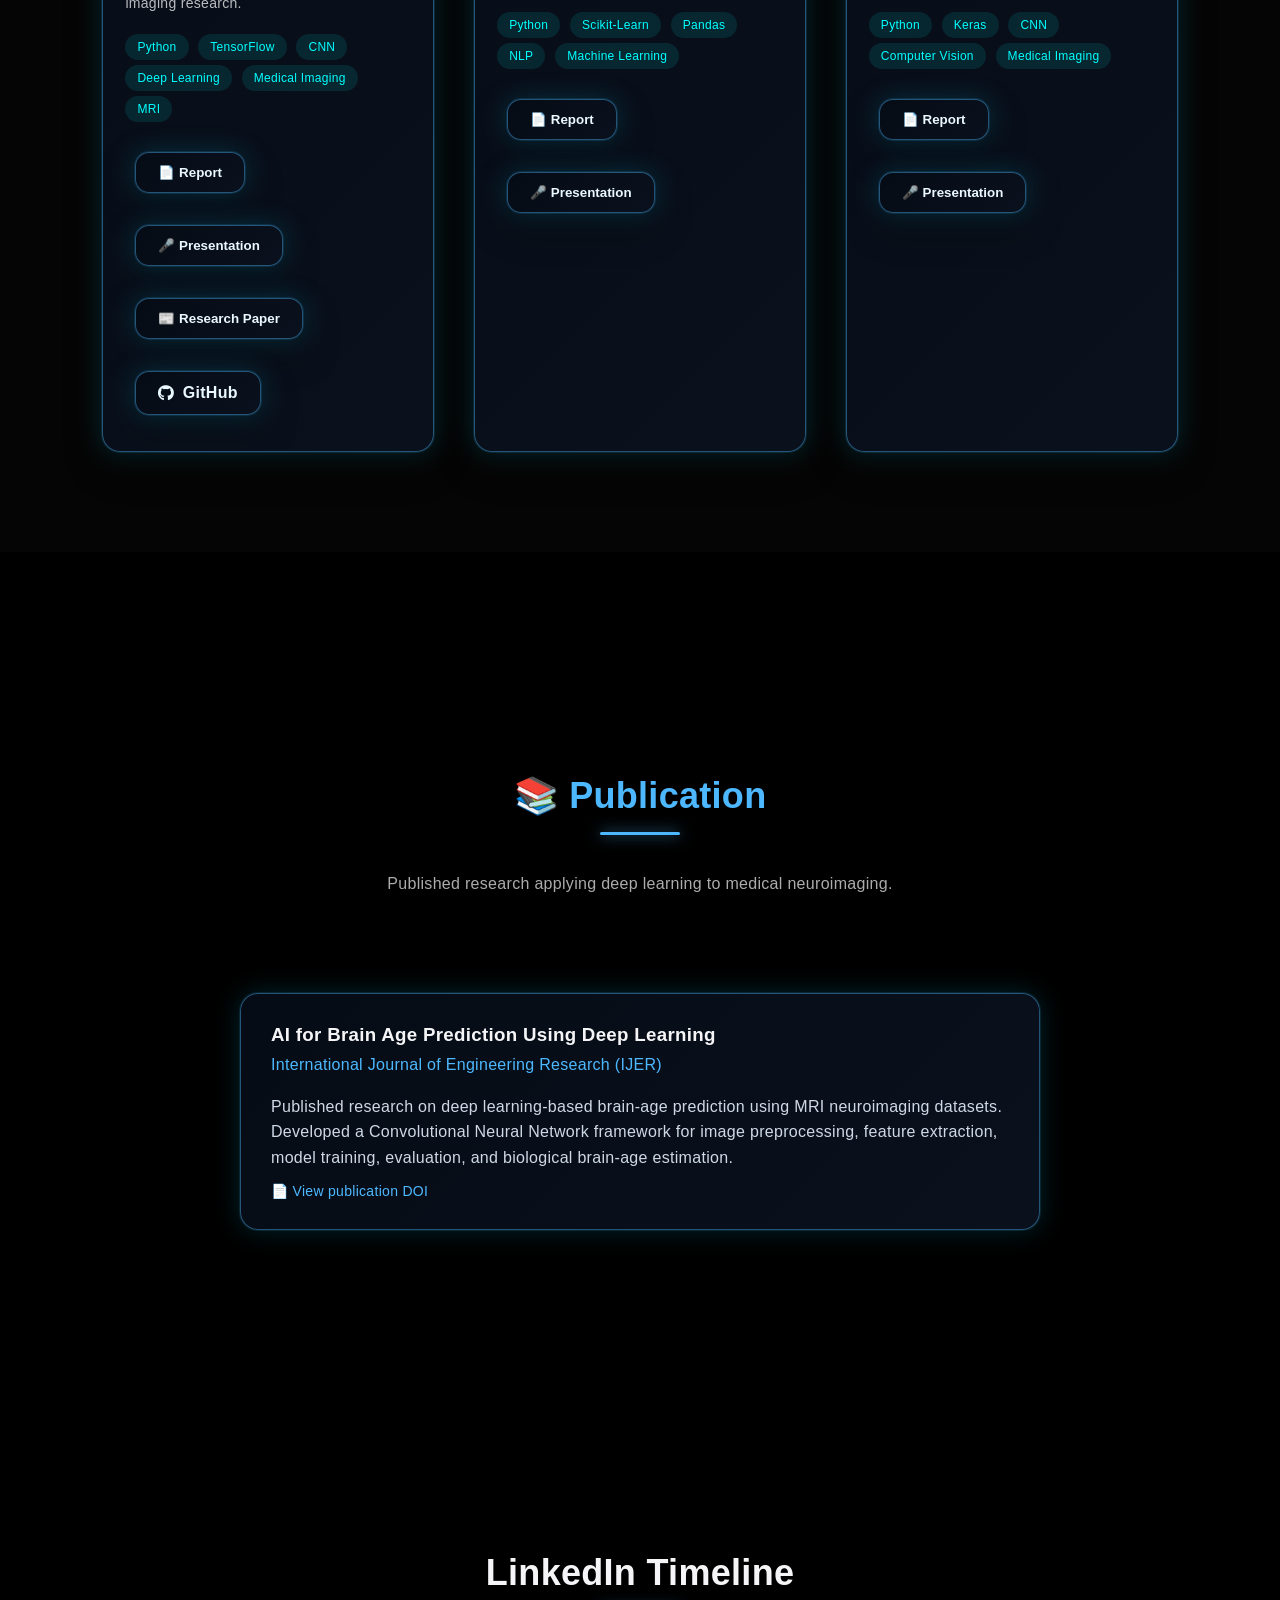
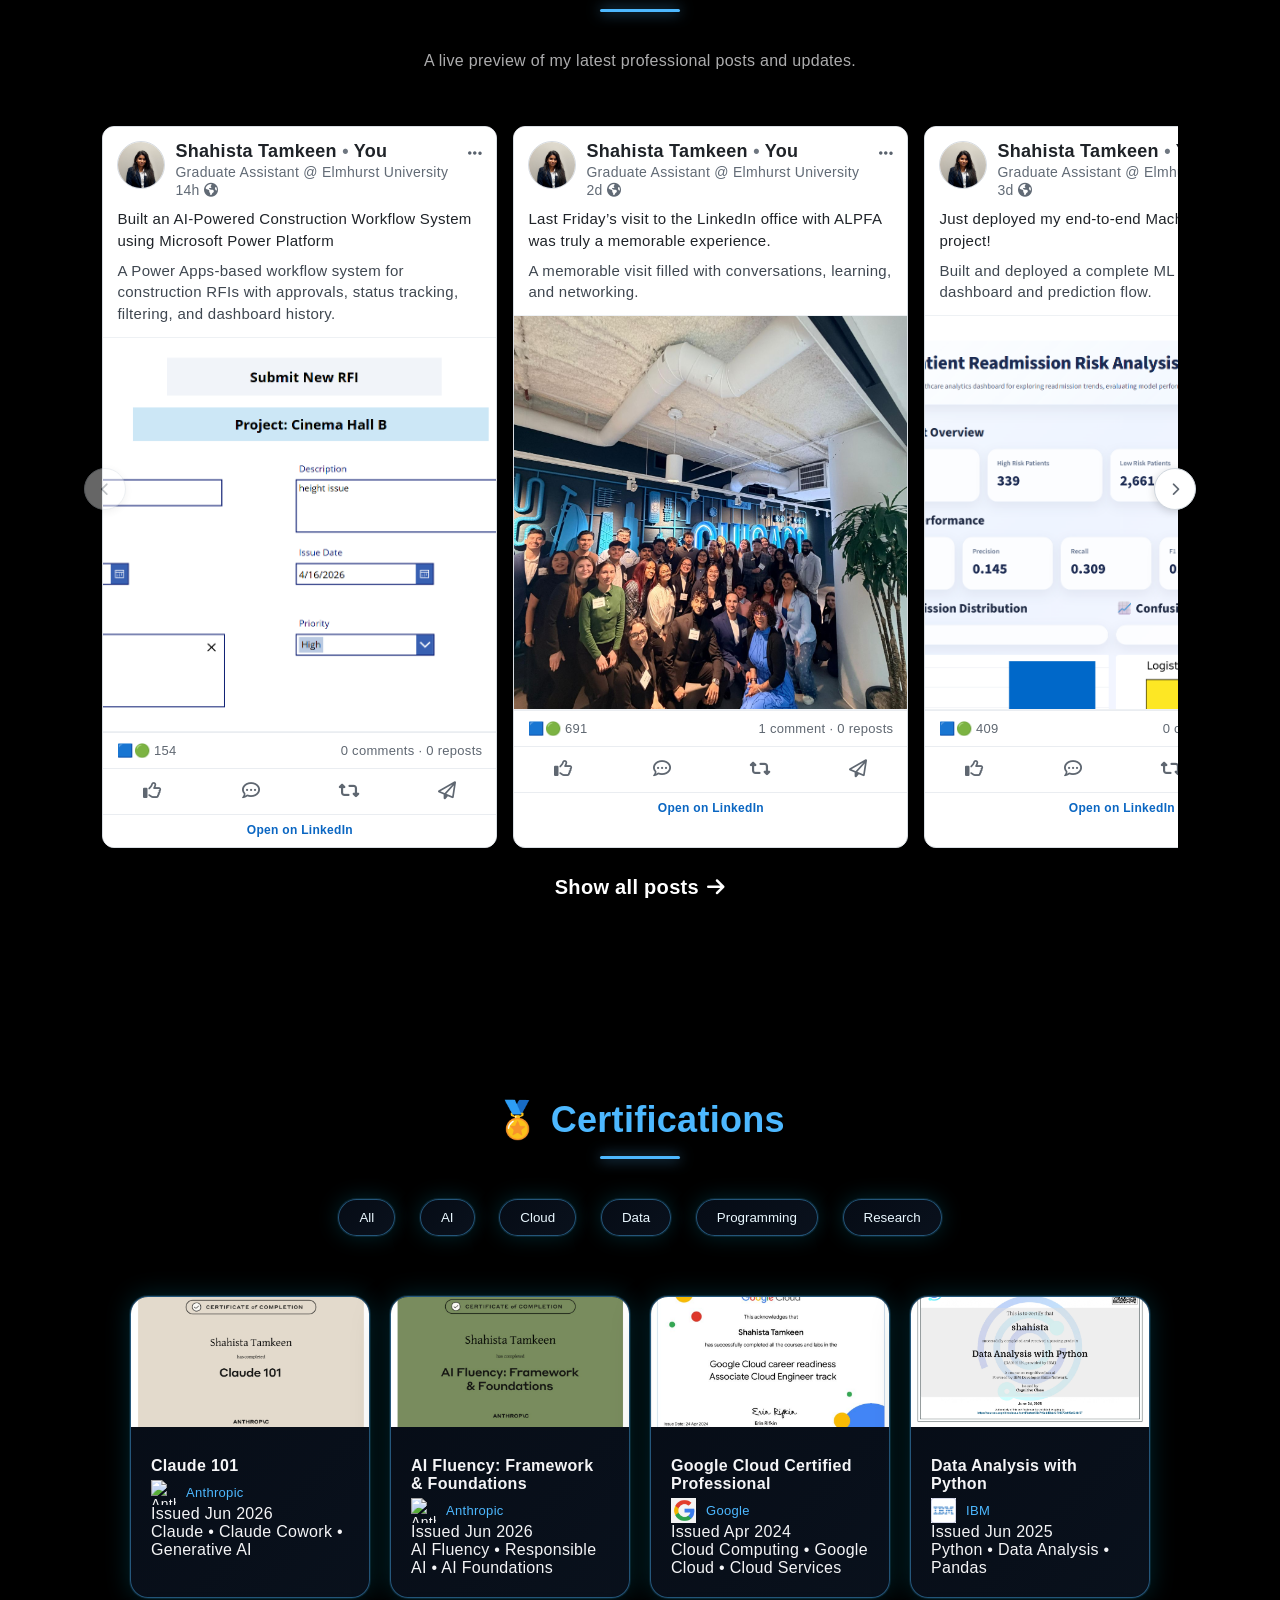
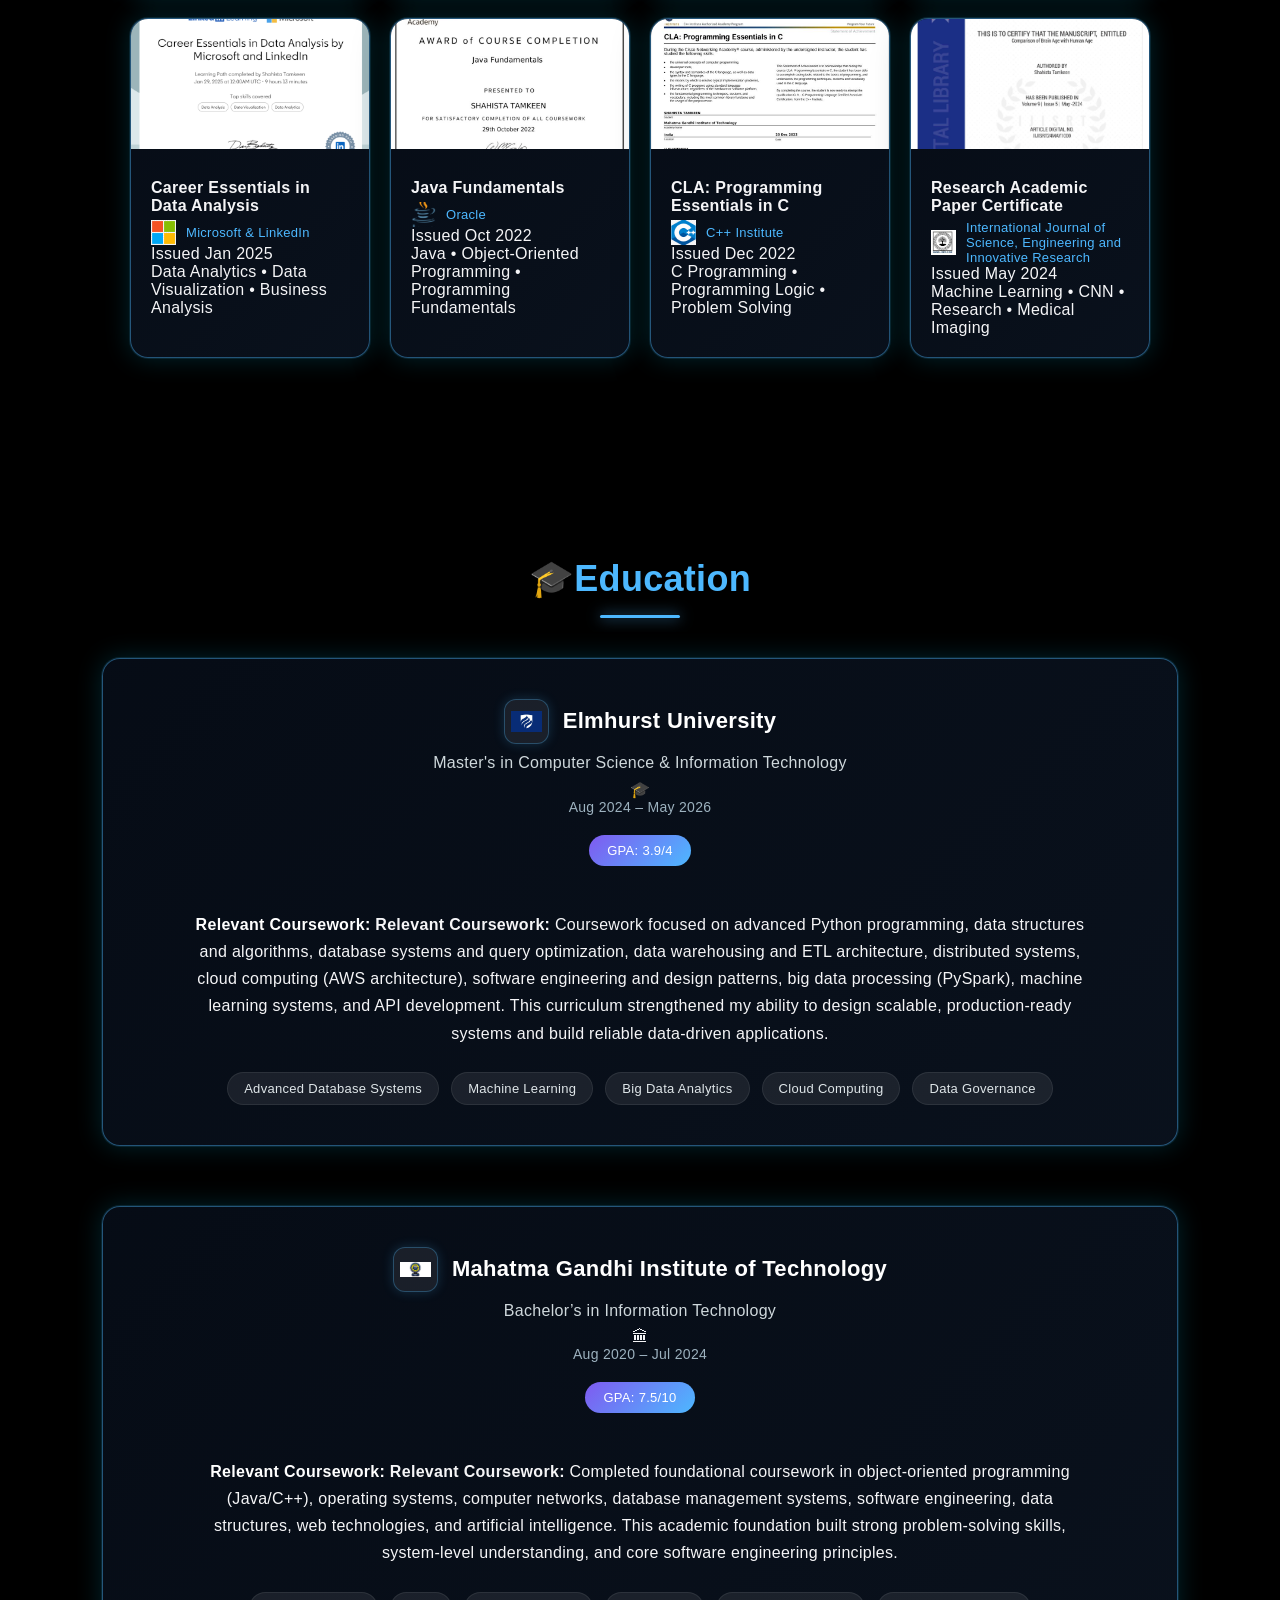
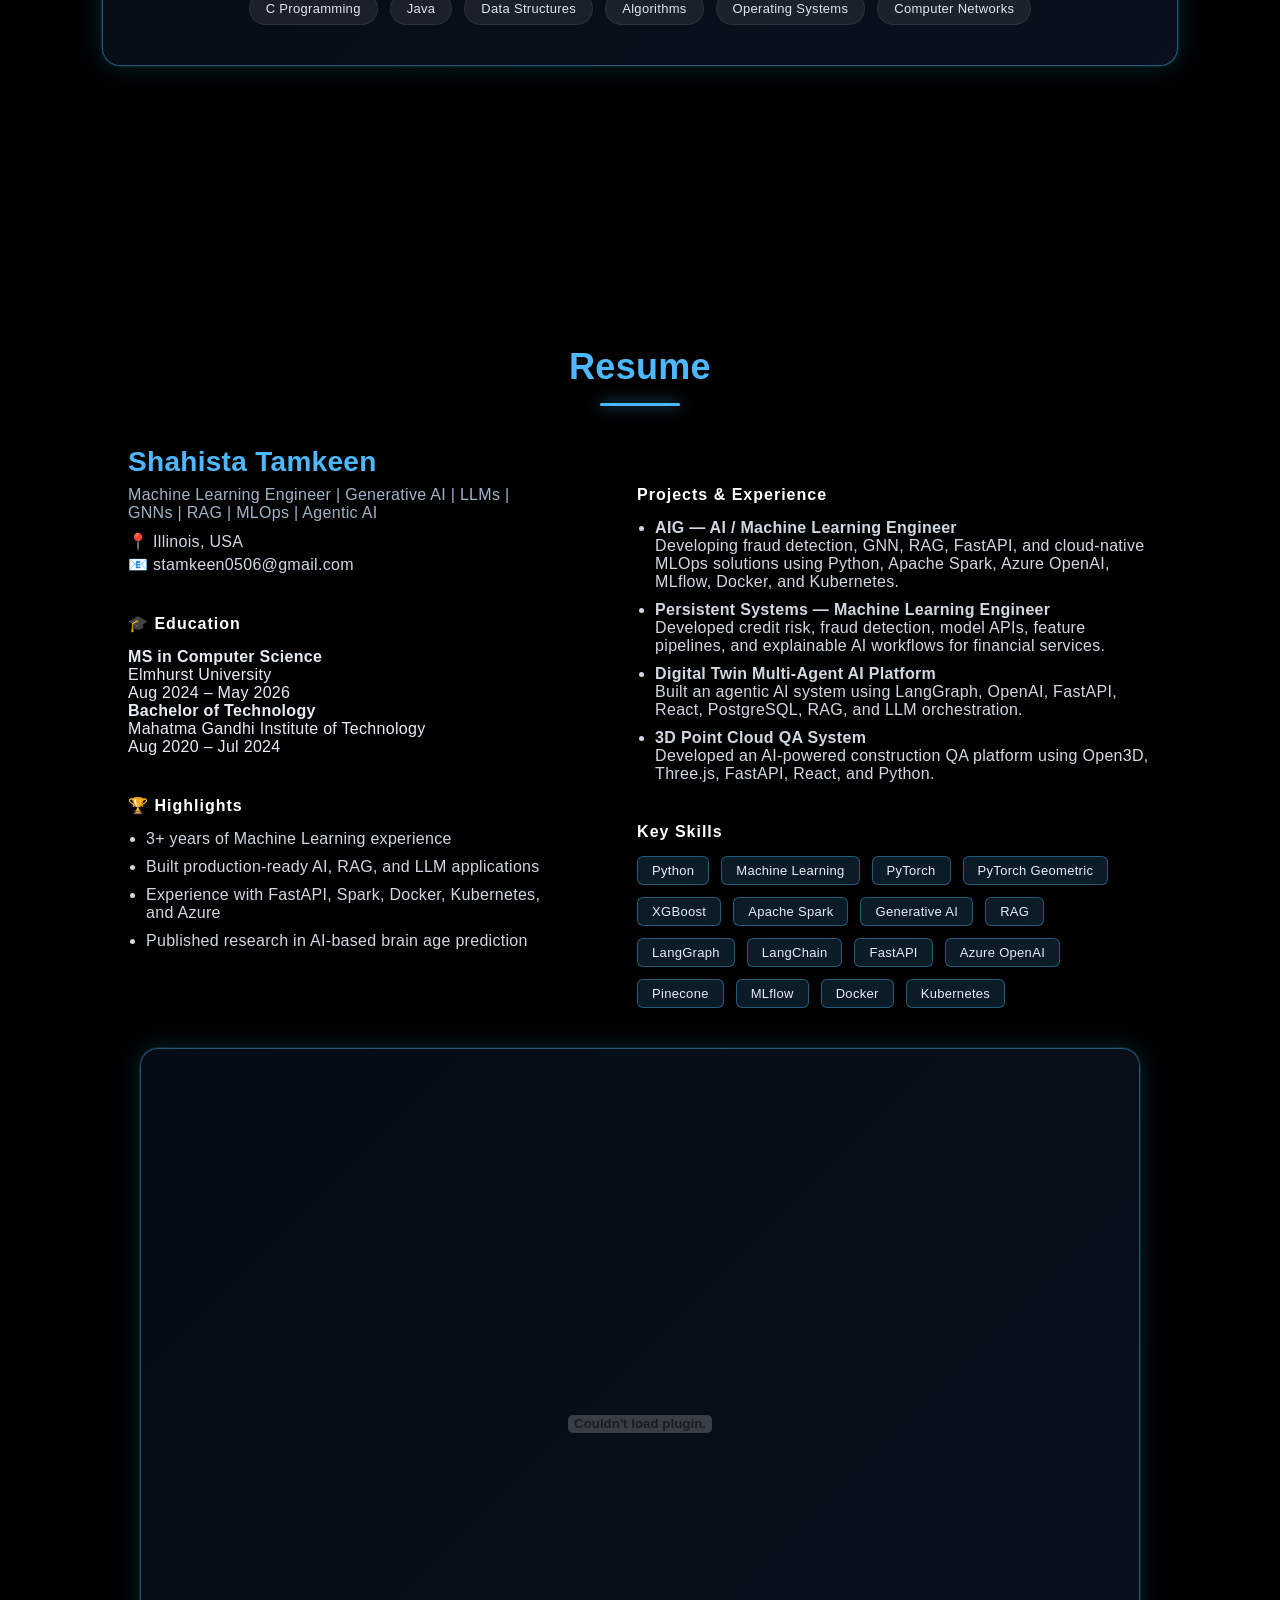
==== commit d4ee7d8d: "updated according to new resume" ====
--- a/index.html
+++ b/index.html
@@ -64,6 +64,8 @@
     <span>Agentic AI</span>
     <span>LangGraph</span>
     <span>Cloud AI</span>
+    <span>Predictive Analytics</span>
+    <span>Graph Neural Networks</span>
 </div>
 
 <div class="info-wrapper">
@@ -71,12 +73,12 @@
     <div class="info-cards">
         <div class="info glass">
             <strong>📍 Location</strong>
-            <p>Chicago, IL</p>
+            <p>Illinois, USA</p>
         </div>
 
         <div class="info glass">
             <strong>💡 Expertise</strong>
-            <p>Generative AI, LLMs, RAG, LangGraph, Python, FastAPI, Azure AI</p>
+            <p>Generative AI, LLMs, GNNs, RAG, Apache Spark, LangGraph, Python, FastAPI, Azure AI</p>
         </div>
 
         <div class="info glass">
@@ -123,41 +125,46 @@
 
 <ul class="about-list">
 
-<li>
-<i class="fas fa-robot"></i>
-<span>
-I am a <strong>Machine Learning Engineer</strong> focused on building 
-<strong>Generative AI, LLM, RAG, and Agentic AI applications</strong> that solve real-world problems.
-</span>
-</li>
-
-<li>
-<i class="fas fa-brain"></i>
-<span>
-I build intelligent systems using <strong>Python, FastAPI, LangGraph, LangChain, OpenAI, Azure AI, React, PostgreSQL, Docker, and Kubernetes</strong>.
-</span>
-</li>
-
-<li>
-<i class="fas fa-diagram-project"></i>
-<span>
-My work includes <strong>AI-powered digital twin systems, cloud monitoring platforms, 3D point cloud QA systems, healthcare prediction dashboards, and financial risk analytics</strong>.
-</span>
-</li>
-
-<li>
-<i class="fas fa-cloud"></i>
-<span>
-I focus on creating <strong>production-ready AI applications</strong> with scalable APIs, clean architecture, cloud deployment, and practical business value.
-</span>
-</li>
-
-<li>
-<i class="fas fa-lightbulb"></i>
-<span>
-I enjoy transforming research ideas into <strong>real software products</strong> that combine machine learning, Generative AI, automation, and full-stack engineering.
-</span>
-</li>
+    <li>
+        <i class="fas fa-brain"></i>
+        <span>
+            I am a <strong>Machine Learning Engineer with 3+ years of experience</strong>
+            designing, building, and deploying production AI applications across fraud
+            detection, predictive analytics, Generative AI, and intelligent automation.
+        </span>
+    </li>
+
+    <li>
+        <i class="fas fa-shield-alt"></i>
+        <span>
+            I develop fraud detection and financial risk solutions using
+            <strong>Python, Apache Spark, XGBoost, LightGBM, and Graph Neural Networks</strong>.
+        </span>
+    </li>
+
+    <li>
+        <i class="fas fa-robot"></i>
+        <span>
+            I build <strong>Retrieval-Augmented Generation and multi-agent AI systems</strong>
+            using LangChain, LangGraph, Azure OpenAI, OpenAI API, and vector databases.
+        </span>
+    </li>
+
+    <li>
+        <i class="fas fa-server"></i>
+        <span>
+            I create scalable AI services using
+            <strong>FastAPI, REST APIs, microservices, PostgreSQL, and distributed data pipelines</strong>.
+        </span>
+    </li>
+
+    <li>
+        <i class="fas fa-cloud"></i>
+        <span>
+            I deploy production-ready machine learning applications using
+            <strong>MLflow, Docker, Kubernetes, GitHub Actions, CI/CD, and Microsoft Azure</strong>.
+        </span>
+    </li>
 
 </ul>
 
@@ -166,24 +173,24 @@
    <div class="about-card glass-card metrics-card glow-box">
 
     <div class="stat">
-        <h3>3+</h3>
-        <span>Years Experience</span>
-    </div>
-
-    <div class="stat">
-        <h3>6+</h3>
-        <span>AI/ML Projects</span>
-    </div>
-
-    <div class="stat">
-        <h3>8+</h3>
-        <span>Certifications</span>
-    </div>
-
-    <div class="stat">
-        <h3>1</h3>
-        <span>Research Publication</span>
-    </div>
+    <h3>3+</h3>
+    <span>Years Experience</span>
+</div>
+
+<div class="stat">
+    <h3>6+</h3>
+    <span>AI/ML Projects</span>
+</div>
+
+<div class="stat">
+    <h3>8+</h3>
+    <span>Certifications</span>
+</div>
+
+<div class="stat">
+    <h3>1</h3>
+    <span>Research Publication</span>
+</div>
 
 </div>
 
@@ -265,13 +272,12 @@
     <span>OpenCV</span>
   </div>
 
-  <div class="skill-circle s14">
+ <div class="skill-circle s14">
     <img src="https://cdn.jsdelivr.net/gh/devicons/devicon/icons/c/c-original.svg">
     <span>C</span>
-    </div>
-  </div>
-
-  <div class="skill-circle s15">
+</div>
+
+<div class="skill-circle s15">
   <img src="https://cdn.jsdelivr.net/gh/devicons/devicon/icons/csharp/csharp-original.svg" alt="C#">
   <span>C#</span>
 </div>
@@ -292,35 +298,56 @@
   <div class="skill-category">
     <h3>AI & MACHINE LEARNING</h3>
     <ul>
-      <li>Python</li>
-      <li>Machine Learning</li>
-      <li>Deep Learning</li>
-      <li>NLP</li>
-      <li>LLMs</li>
-      <li>RAG</li>
-      <li>Generative AI</li>
-      <li>Agentic AI</li>
-      <li>LangGraph</li>
-      <li>LangChain</li>
-      <li>OpenAI</li>
-      <li>Azure OpenAI</li>
+        <li>Scikit-learn</li>
+        <li>XGBoost</li>
+        <li>LightGBM</li>
+        <li>CatBoost</li>
+        <li>TensorFlow</li>
+        <li>PyTorch</li>
+        <li>PyTorch Geometric</li>
+        <li>Graph Neural Networks</li>
+        <li>CNNs, RNNs & LSTMs</li>
+        <li>Transformers</li>
+        <li>Feature Engineering</li>
+        <li>SHAP & LIME</li>
     </ul>
-  </div>
+</div>
+
+<div class="skill-category">
+    <h3>GENERATIVE AI & LLMs</h3>
+    <ul>
+        <li>Retrieval-Augmented Generation</li>
+        <li>LangChain</li>
+        <li>LangGraph</li>
+        <li>Azure OpenAI</li>
+        <li>OpenAI API</li>
+        <li>AI Agents</li>
+        <li>Prompt Engineering</li>
+        <li>Function Calling</li>
+        <li>Semantic Search</li>
+        <li>Pinecone</li>
+        <li>Llama</li>
+        <li>Mistral</li>
+    </ul>
+</div>
 
   <div class="skill-category">
-    <h3>BACKEND & APIs</h3>
+    <h3>BACKEND & SOFTWARE ENGINEERING</h3>
     <ul>
-      <li>FastAPI</li>
-      <li>Flask</li>
-      <li>REST APIs</li>
-      <li>PostgreSQL</li>
-      <li>MongoDB</li>
-      <li>SQL</li>
-      <li>API Integration</li>
-      <li>Authentication</li>
-      <li>Microservices</li>
+        <li>Python</li>
+        <li>Java</li>
+        <li>SQL</li>
+        <li>Bash</li>
+        <li>FastAPI</li>
+        <li>Flask</li>
+        <li>REST APIs</li>
+        <li>Microservices</li>
+        <li>Apache Kafka</li>
+        <li>Data Structures & Algorithms</li>
+        <li>Unit Testing</li>
+        <li>Integration Testing</li>
     </ul>
-  </div>
+</div>
 
   <div class="skill-category">
     <h3>FRONTEND DEVELOPMENT</h3>
@@ -339,30 +366,45 @@
   <div class="skill-category">
     <h3>CLOUD & MLOps</h3>
     <ul>
-      <li>Azure</li>
-      <li>AWS</li>
-      <li>Docker</li>
-      <li>Kubernetes</li>
-      <li>CI/CD</li>
-      <li>GitHub Actions</li>
-      <li>Model Deployment</li>
-      <li>Cloud-Native AI Systems</li>
+        <li>Microsoft Azure</li>
+        <li>AWS</li>
+        <li>MLflow</li>
+        <li>Docker</li>
+        <li>Kubernetes</li>
+        <li>GitHub Actions</li>
+        <li>CI/CD Pipelines</li>
+        <li>Model Monitoring</li>
+        <li>FastAPI Model Serving</li>
     </ul>
-  </div>
+</div>
 
   <div class="skill-category">
-    <h3>DATA & ANALYTICS</h3>
+    <h3>DATA ENGINEERING</h3>
     <ul>
-      <li>Pandas</li>
-      <li>NumPy</li>
-      <li>Scikit-Learn</li>
-      <li>Power BI</li>
-      <li>Tableau</li>
-      <li>Streamlit</li>
-      <li>Data Visualization</li>
-      <li>Predictive Analytics</li>
+        <li>Apache Spark</li>
+        <li>Spark Structured Streaming</li>
+        <li>ETL Pipelines</li>
+        <li>Snowflake</li>
+        <li>SQL Server</li>
+        <li>PostgreSQL</li>
+        <li>Redis</li>
+        <li>Pandas</li>
+        <li>NumPy</li>
     </ul>
-  </div>
+</div>
+
+<div class="skill-category">
+    <h3>ANALYTICS & VISUALIZATION</h3>
+    <ul>
+        <li>Power BI</li>
+        <li>Tableau</li>
+        <li>Streamlit</li>
+        <li>Matplotlib</li>
+        <li>Predictive Analytics</li>
+        <li>Model Evaluation</li>
+        <li>Business Intelligence</li>
+    </ul>
+</div>
 
   <div class="skill-category">
     <h3>TOOLS & PRACTICES</h3>
@@ -402,7 +444,7 @@
       <div>
         <h3>
           <i class="fas fa-brain"></i>
-          Machine Learning & Generative AI Engineering Intern
+          AI / Machine Learning Engineer
         </h3>
 
         <p class="company">
@@ -414,20 +456,44 @@
     </div>
 
     <ul>
-      <li>Developing production-ready <strong>machine learning solutions</strong> for payment fraud detection using <strong>Python, Apache Spark, and XGBoost</strong>, improving fraud risk identification across high-volume financial transaction datasets.</li>
-
-      <li>Building <strong>Graph Neural Network models</strong> using <strong>PyTorch Geometric</strong> to uncover hidden relationships between merchants, customers, and devices for improved fraud pattern detection.</li>
-
-      <li>Designing <strong>Retrieval-Augmented Generation applications</strong> using <strong>LangChain, LangGraph, Azure OpenAI, and Pinecone</strong> to support AI-assisted fraud investigation and knowledge retrieval.</li>
-
-      <li>Developing scalable <strong>RESTful APIs with FastAPI</strong> to expose machine learning inference services for enterprise fraud detection platforms.</li>
-
-      <li>Creating reusable <strong>feature engineering pipelines, MLflow experiment tracking workflows, and model evaluation processes</strong> to improve reproducibility and deployment readiness.</li>
-
-      <li>Maintaining containerized machine learning services using <strong>Docker and Kubernetes</strong> to support scalable deployment, reliable inference, and streamlined release processes.</li>
-
-      <li>Collaborating with machine learning engineers, software engineers, data engineers, and fraud analysts while following <strong>Git workflows, code reviews, CI/CD, and software engineering best practices</strong>.</li>
-    </ul>
+    <li>
+        Developed an <strong>XGBoost-based fraud detection solution</strong> using
+        Python and Apache Spark, improving fraud detection accuracy by
+        <strong>22%</strong> across enterprise financial datasets.
+    </li>
+
+    <li>
+        Engineered <strong>Graph Neural Network models</strong> with PyTorch
+        Geometric to analyze relationships among customers, merchants, and devices,
+        improving complex fraud-pattern detection by <strong>18%</strong>.
+    </li>
+
+    <li>
+        Built a <strong>Retrieval-Augmented Generation platform</strong> using
+        LangChain, LangGraph, Azure OpenAI, and Pinecone, reducing fraud
+        investigation time by <strong>30%</strong>.
+    </li>
+
+    <li>
+        Designed scalable <strong>FastAPI inference services</strong> that exposed
+        machine learning models through REST APIs for enterprise applications.
+    </li>
+
+    <li>
+        Standardized feature engineering, experiment tracking, and model-validation
+        workflows using <strong>MLflow</strong>.
+    </li>
+
+    <li>
+        Containerized machine learning services using
+        <strong>Docker and Kubernetes</strong> for scalable and reliable deployment.
+    </li>
+
+    <li>
+        Collaborated with software engineers, data engineers, and fraud analysts
+        while following Git, code-review, testing, and CI/CD best practices.
+    </li>
+</ul>
 
     <div class="tech-tags">
       <span>Python</span>
@@ -469,20 +535,43 @@
     </div>
 
     <ul>
-      <li>Developed <strong>machine learning models</strong> for credit risk assessment, fraud detection, and customer behavior analytics using <strong>Python, Scikit-learn, XGBoost, and LightGBM</strong>.</li>
-
-      <li>Designed scalable <strong>data preprocessing and feature engineering pipelines</strong> using <strong>Apache Spark and SQL</strong> to process large financial datasets and reduce data preparation time.</li>
-
-      <li>Implemented <strong>RESTful APIs using FastAPI</strong> to integrate machine learning models into enterprise banking applications for real-time risk scoring.</li>
-
-      <li>Improved model performance through <strong>feature engineering, hyperparameter tuning, cross-validation, SHAP, and LIME</strong>, strengthening both accuracy and explainability.</li>
-
-      <li>Automated model training, experiment tracking, and deployment workflows using <strong>MLflow, Docker, and Apache Airflow</strong> to improve deployment consistency.</li>
-
-      <li>Collaborated with data engineers, software developers, business analysts, and product stakeholders to deliver <strong>production-ready machine learning solutions</strong> aligned with business requirements.</li>
-
-      <li>Developed interactive dashboards using <strong>Power BI and Tableau</strong> to visualize model performance, customer segmentation, fraud trends, and business KPIs.</li>
-    </ul>
+    <li>
+        Developed machine learning models for credit risk, fraud detection, and
+        customer analytics using Python, Scikit-learn, XGBoost, and LightGBM,
+        improving lending-risk prediction accuracy by <strong>24%</strong>.
+    </li>
+
+    <li>
+        Built scalable Apache Spark and SQL pipelines that processed more than
+        <strong>5 million financial records</strong>, reducing preprocessing time
+        by <strong>30%</strong>.
+    </li>
+
+    <li>
+        Designed FastAPI REST services to integrate machine learning models into
+        enterprise banking applications for real-time risk scoring.
+    </li>
+
+    <li>
+        Applied feature engineering, hyperparameter optimization, cross-validation,
+        SHAP, and LIME, improving model precision by <strong>21%</strong>.
+    </li>
+
+    <li>
+        Automated model training and deployment workflows using
+        <strong>MLflow, Docker, and Apache Airflow</strong>.
+    </li>
+
+    <li>
+        Collaborated with product managers, business analysts, and engineering
+        teams to translate business requirements into production-ready ML solutions.
+    </li>
+
+    <li>
+        Created Power BI and Tableau dashboards for fraud trends, customer
+        segmentation, model performance, and business KPIs.
+    </li>
+</ul>
 
     <div class="tech-tags">
       <span>Python</span>
@@ -509,11 +598,12 @@
 
 <section id="projects" class="projects-section">
 
-  <h2 class="section-title">🚀 Projects</h2>
-  <p class="section-subtitle">
-    A collection of research-driven AI and Data Engineering projects integrating
-    machine learning, deep learning, and real-world analytics.
-  </p>
+  <h2 class="section-title">🚀 Featured Machine Learning Projects</h2>
+
+<p class="section-subtitle">
+    Production-focused projects spanning multi-agent AI, computer vision,
+    deep learning, financial risk modeling, and intelligent decision systems.
+</p>
 
   <div class="projects-grid">
 
@@ -528,20 +618,23 @@
     <h3>🤖 Digital Twin Multi-Agent AI Platform</h3>
 
     <p>
-      Multi-agent AI platform built with LangGraph, OpenAI, and FastAPI that uses LLMs, RAG, conversational memory, and intelligent agent collaboration to deliver personalized career, learning, productivity, and job search assistance.
-    </p>
+    Designed and developed a production-ready multi-agent AI platform using
+    LangGraph, LangChain, and Azure OpenAI to automate career guidance,
+    financial planning, and personalized learning workflows. Implemented RAG,
+    semantic search, persistent memory, vector retrieval, and agent orchestration
+    to generate contextual multi-step AI responses.
+</p>
 
     <div class="tech-stack">
-      <span>Python</span>
-      <span>FastAPI</span>
-      <span>React</span>
-      <span>PostgreSQL</span>
-      <span>OpenAI API</span>
-      <span>LangChain</span>
-      <span>LangGraph</span>
-      <span>RAG</span>
-      <span>LLMs</span>
-    </div>
+    <span>Python</span>
+    <span>LangGraph</span>
+    <span>LangChain</span>
+    <span>Azure OpenAI</span>
+    <span>FastAPI</span>
+    <span>PostgreSQL</span>
+    <span>React</span>
+    <span>Docker</span>
+</div>
 
     <div class="project-buttons">
       <a href="https://github.com/shahistatamkeen1/my_digital_twin" target="_blank" class="btn secondary">
@@ -590,14 +683,14 @@
 
   <div class="project-content">
 
-    <h3>🧊 3D Point Cloud QA System</h3>
+    <h3>🧊 AI-Powered 3D Point Cloud Quality Assessment System</h3>
 
     <p>
-      Built an AI-powered 3D point cloud analysis system for construction quality assurance.
-      The platform enables deviation detection, ICP-based alignment validation, defect classification,
-      and interactive measurement within a real-time 3D environment. Designed to compare as-built scans
-      with reference models and generate actionable insights for inspection workflows.
-    </p>
+    Developed an AI-powered computer vision application for automated quality
+    assessment of construction point cloud datasets. Implemented point cloud
+    registration, deviation analysis, geometric measurements, and defect detection,
+    with an interactive React and Three.js interface for real-time 3D inspection.
+</p>
 
     <!-- TECH STACK -->
     <div class="tech-stack">
@@ -716,13 +809,19 @@
         </div>
 
 <div class="project-buttons">
-  <a href="https://github.com/shahistatamkeen1/Banking-Customer-Risk-Loan-Analysis.git" target="_blank" class="btn secondary">
-    <i class="fab fa-github"></i> GitHub
-  </a>
-
-  <a href="https://loan-risk-dashboard.streamlit.app" target="_blank" class="btn secondary">
-    <i class="fas fa-external-link-alt"></i> Live Demo
-  </a>
+
+    <a href="https://github.com/shahistatamkeen1/patient-readmission-dashboard"
+       target="_blank"
+       class="btn secondary">
+        <i class="fab fa-github"></i> GitHub
+    </a>
+
+    <a href="https://patient-readmission-dashboard.streamlit.app/"
+       target="_blank"
+       class="btn secondary">
+        <i class="fas fa-external-link-alt"></i> Live Demo
+    </a>
+
 </div>
       </div>
     </div>
@@ -799,21 +898,23 @@
       <img src="images/Banking.png" class="project-image" alt="Banking Customer Risk Loan Analysis">
 
       <div class="project-content">
-        <h3>🏦 Banking Customer Risk & Loan Analysis</h3>
+        <h3>🏦 Customer Risk & Loan Prediction</h3>
 
         <p>
-          Built a loan risk analysis dashboard to evaluate customer segments,
-          compare income and loan patterns, and support better lending decisions
-          through clear, interactive business intelligence visuals.
-        </p>
+    Developed supervised machine learning models to predict customer credit risk
+    and loan approval outcomes using structured financial datasets. Performed
+    feature engineering, exploratory analysis, and model optimization, and created
+    Streamlit and Power BI dashboards for customer segmentation and lending insights.
+</p>
 
         <div class="tech-stack">
-          <span>Power BI</span>
-          <span>Data Analytics</span>
-          <span>Risk Analysis</span>
-          <span>SQL</span>
-          <span>Dashboarding</span>
-        </div>
+    <span>Python</span>
+    <span>Scikit-learn</span>
+    <span>SQL</span>
+    <span>Streamlit</span>
+    <span>Power BI</span>
+    <span>Machine Learning</span>
+</div>
 
         <div class="project-buttons">
           <a href="https://github.com/shahistatamkeen1/Banking-Customer-Risk-Loan-Analysis.git" target="_blank" class="btn secondary">
@@ -832,22 +933,23 @@
       <img src="images/brain-age.jpg" class="project-image" alt="Brain Age Project">
 
       <div class="project-content">
-        <h3>🧠 Brain Age Prediction</h3>
+        <h3>🧠 Brain Age Prediction Using Deep Learning</h3>
 
         <p>
-          Developed a deep learning model to predict biological brain age using MRI
-          imaging datasets. Implemented preprocessing pipelines, feature scaling,
-          and neural network architectures to analyze neurological aging patterns.
-          Conducted statistical validation and performance benchmarking.
-        </p>
+    Developed a deep learning framework using Convolutional Neural Networks to
+    predict biological brain age from MRI-based neuroimaging datasets. Built an
+    end-to-end pipeline for image preprocessing, augmentation, feature extraction,
+    model training, and evaluation to support medical-imaging research.
+</p>
 
         <div class="tech-stack">
-          <span>Python</span>
-          <span>TensorFlow</span>
-          <span>NumPy</span>
-          <span>Deep Learning</span>
-          <span>Data Preprocessing</span>
-        </div>
+    <span>Python</span>
+    <span>TensorFlow</span>
+    <span>CNN</span>
+    <span>Deep Learning</span>
+    <span>Medical Imaging</span>
+    <span>MRI</span>
+</div>
 
         <div class="project-buttons">
 <button class="btn secondary open-modal"
@@ -960,38 +1062,23 @@
   </div>
 </div>
 
+<!-- ================= PUBLICATION ================= -->
 <section id="publications" class="panel publications-section fade-element">
-
-  <h2 class="section-title">📚Publications</h2>
-  <p class="section-subtitle">
-    Peer-reviewed research contributions in Artificial Intelligence.
-  </p>
+  <h2 class="section-title">📚 Publication</h2>
+  <p class="section-subtitle">Published research applying deep learning to medical neuroimaging.</p>
 
   <div class="publication-card">
-
-    <h3>
-      AI-Based Brain Age Prediction 
-    </h3>
-
-    <p class="pub-meta">
-      Published • 2024
+    <h3>AI for Brain Age Prediction Using Deep Learning</h3>
+    <p class="pub-meta">International Journal of Engineering Research (IJER)</p>
+    <p class="pub-description">
+      Published research on deep learning-based brain-age prediction using MRI neuroimaging datasets.
+      Developed a Convolutional Neural Network framework for image preprocessing, feature extraction,
+      model training, evaluation, and biological brain-age estimation.
     </p>
-
-    <p class="pub-description">
-      This research explores predictive modeling techniques for estimating brain age using 
-      ROI preprocessing and ensemble machine learning models. The study evaluates 
-      performance improvements in age prediction accuracy through advanced 
-      data preprocessing and model optimization.
+    <p class="project-publication">
+      📄 <a href="https://doi.org/10.55248/gengpi.5.0524.1289" target="_blank" rel="noopener noreferrer">View publication DOI</a>
     </p>
-
- <p class="project-publication">
-    📄 <a href="https://doi.org/10.55248/gengpi.5.0524.1289" target="_blank">
-      Published research paper (View DOI)
-    </a>
-  </p>
-
-  </div>
-
+  </div>
 </section>
 
 <section id="linkedin-posts" class="linkedin-posts-section panel fade-element">
@@ -1227,10 +1314,11 @@
     <div class="resume-left">
 
       <h3 class="resume-name">Shahista Tamkeen</h3>
-      <p class="resume-role">Machine Learning Engineer | Generative AI | LLMs | RAG | Agentic AI</p>
+      <p class="resume-role">Machine Learning Engineer | Generative AI | LLMs | GNNs | RAG | MLOps
+ | Agentic AI</p>
 
       <div class="resume-info">
-        <p>📍 Chicago, IL</p>
+        <p>📍 Illinois, USA</p>
         <p>📧 stamkeen0506@gmail.com</p>
       </div>
 
@@ -1269,8 +1357,10 @@
         <h4>Projects & Experience</h4>
         <ul>
           <li>
-            <strong>AIG — ML & Generative AI Engineering Intern</strong><br>
-            Building fraud detection, RAG, GNN, and Azure OpenAI solutions using Python, Spark, FastAPI, Docker, and Kubernetes.
+            <strong>AIG — AI / Machine Learning Engineer</strong><br>
+           Developing fraud detection, GNN, RAG, FastAPI, and cloud-native MLOps
+solutions using Python, Apache Spark, Azure OpenAI, MLflow, Docker,
+and Kubernetes.
           </li>
 
           <li>
@@ -1293,22 +1383,23 @@
       <div class="resume-block">
         <h4>Key Skills</h4>
         <div class="skills">
-          <span>Python</span>
-          <span>Machine Learning</span>
-          <span>Generative AI</span>
-          <span>LLMs</span>
-          <span>RAG</span>
-          <span>LangGraph</span>
-          <span>LangChain</span>
-          <span>FastAPI</span>
-          <span>Azure OpenAI</span>
-          <span>Apache Spark</span>
-          <span>Docker</span>
-          <span>Kubernetes</span>
-          <span>PostgreSQL</span>
-          <span>React</span>
-          <span>Power BI</span>
-        </div>
+    <span>Python</span>
+    <span>Machine Learning</span>
+    <span>PyTorch</span>
+    <span>PyTorch Geometric</span>
+    <span>XGBoost</span>
+    <span>Apache Spark</span>
+    <span>Generative AI</span>
+    <span>RAG</span>
+    <span>LangGraph</span>
+    <span>LangChain</span>
+    <span>FastAPI</span>
+    <span>Azure OpenAI</span>
+    <span>Pinecone</span>
+    <span>MLflow</span>
+    <span>Docker</span>
+    <span>Kubernetes</span>
+</div>
       </div>
 
     </div>
--- a/style.css
+++ b/style.css
@@ -324,11 +324,11 @@
 }
 
 .profile-circle img {
-  width: 100%;
-  height: 100%;
-  object-fit: cover;
-  border-radius: 50%;
-  display: block;
+    width: 100%;
+    height: 100%;
+    object-fit: cover;
+    object-position: center 12%;
+    border-radius: 50%;
 }
 
 .home-content {
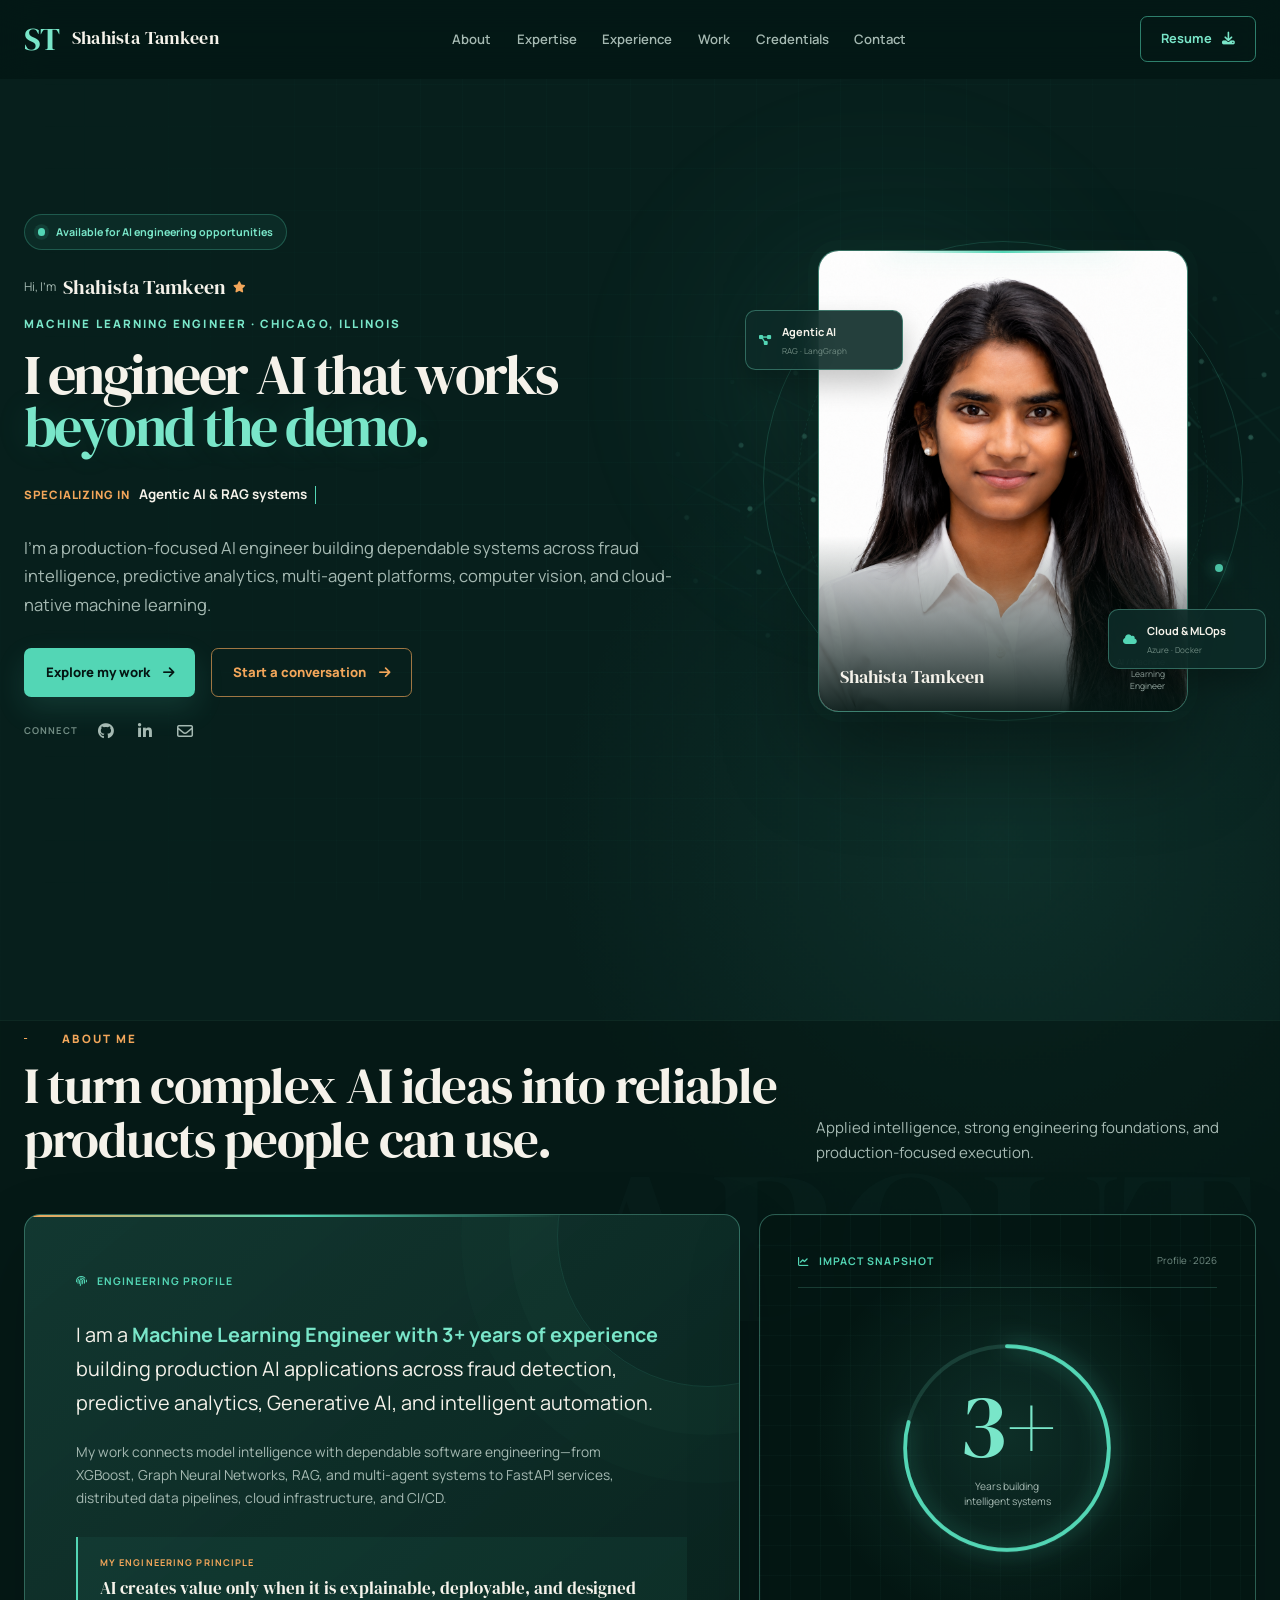
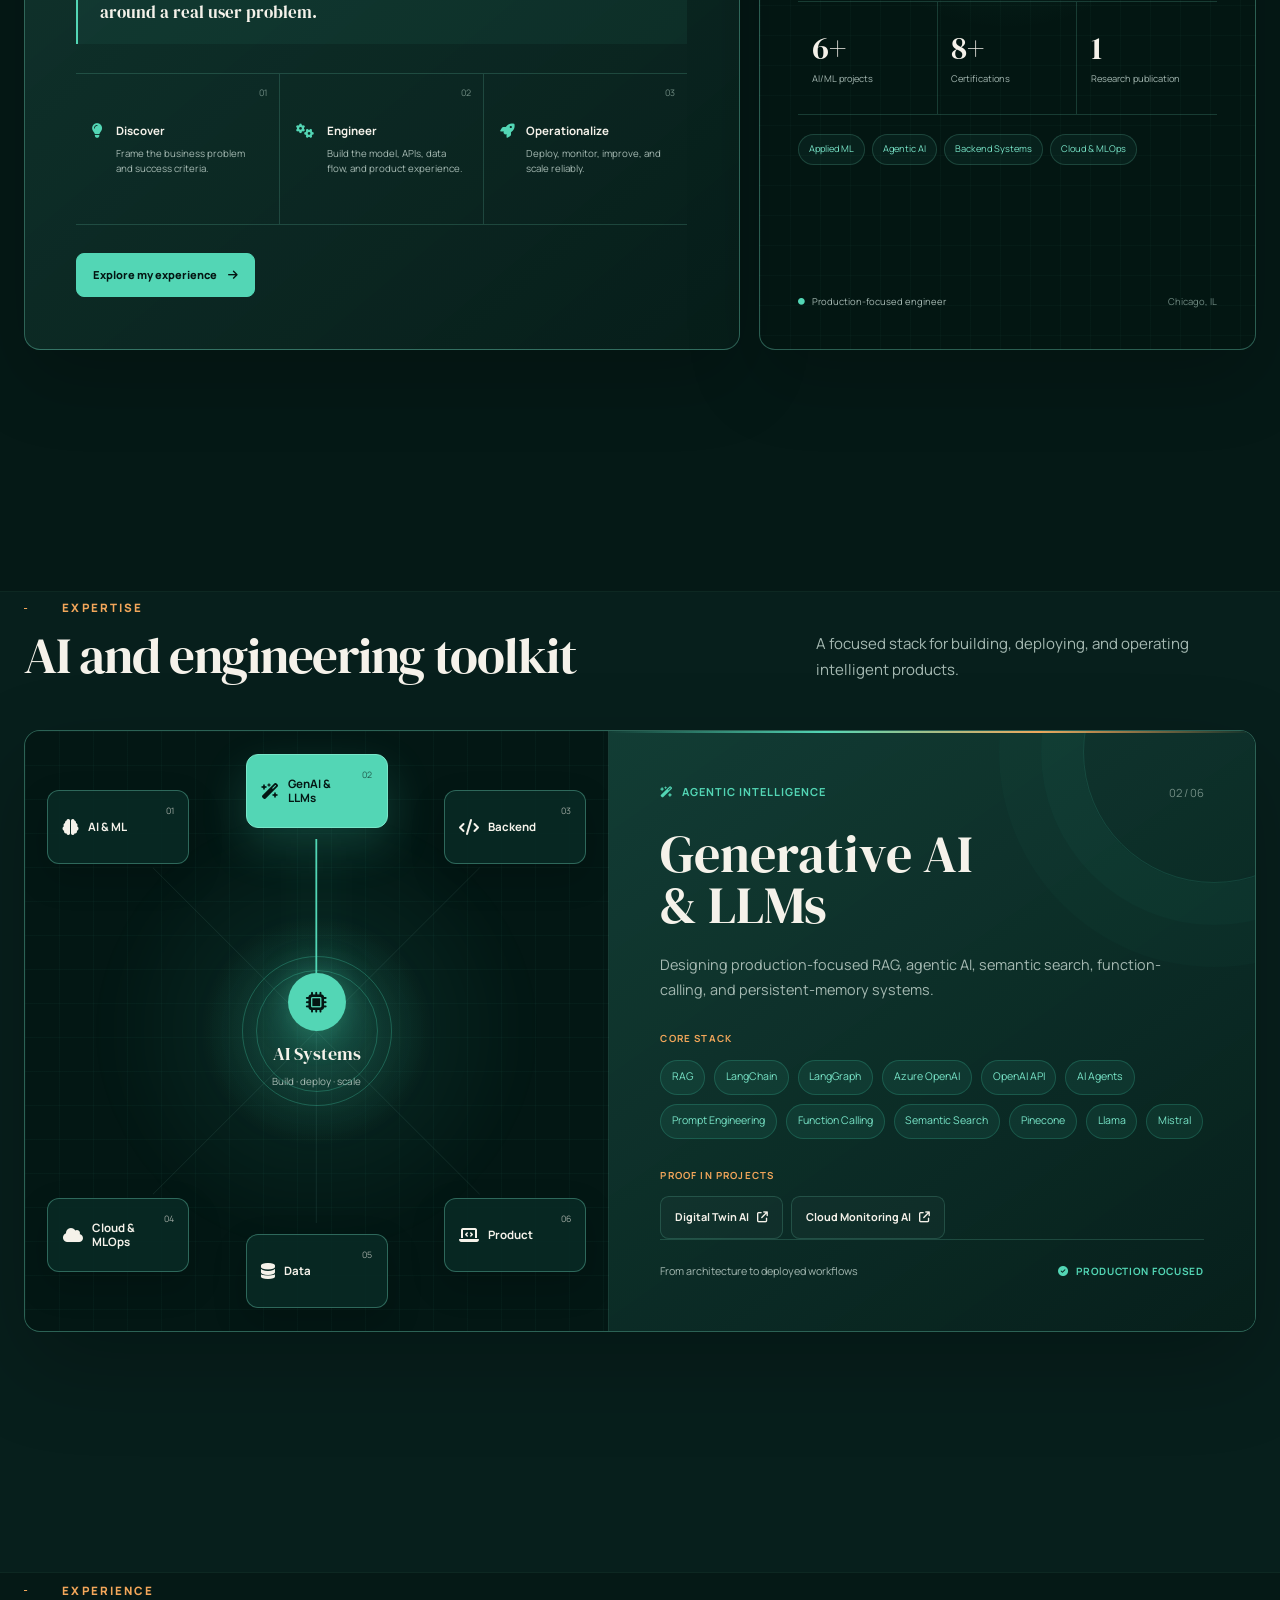
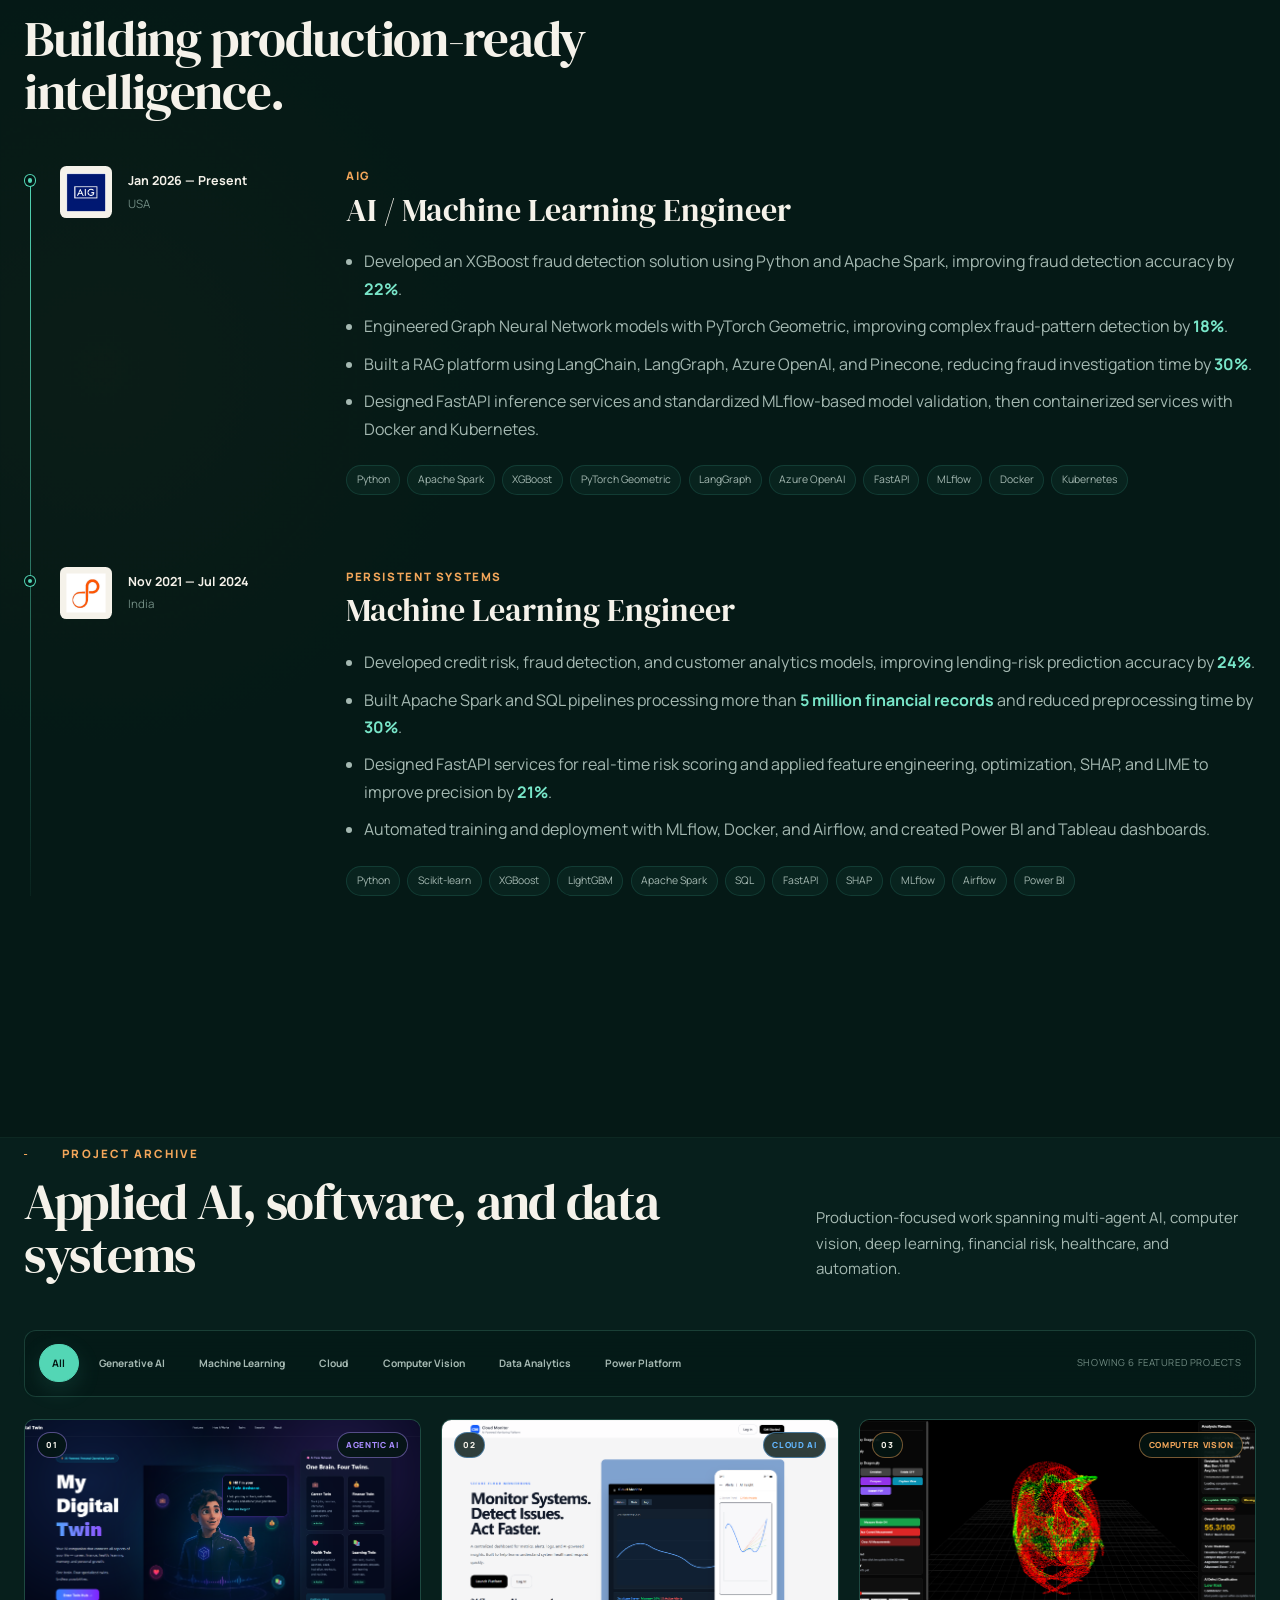
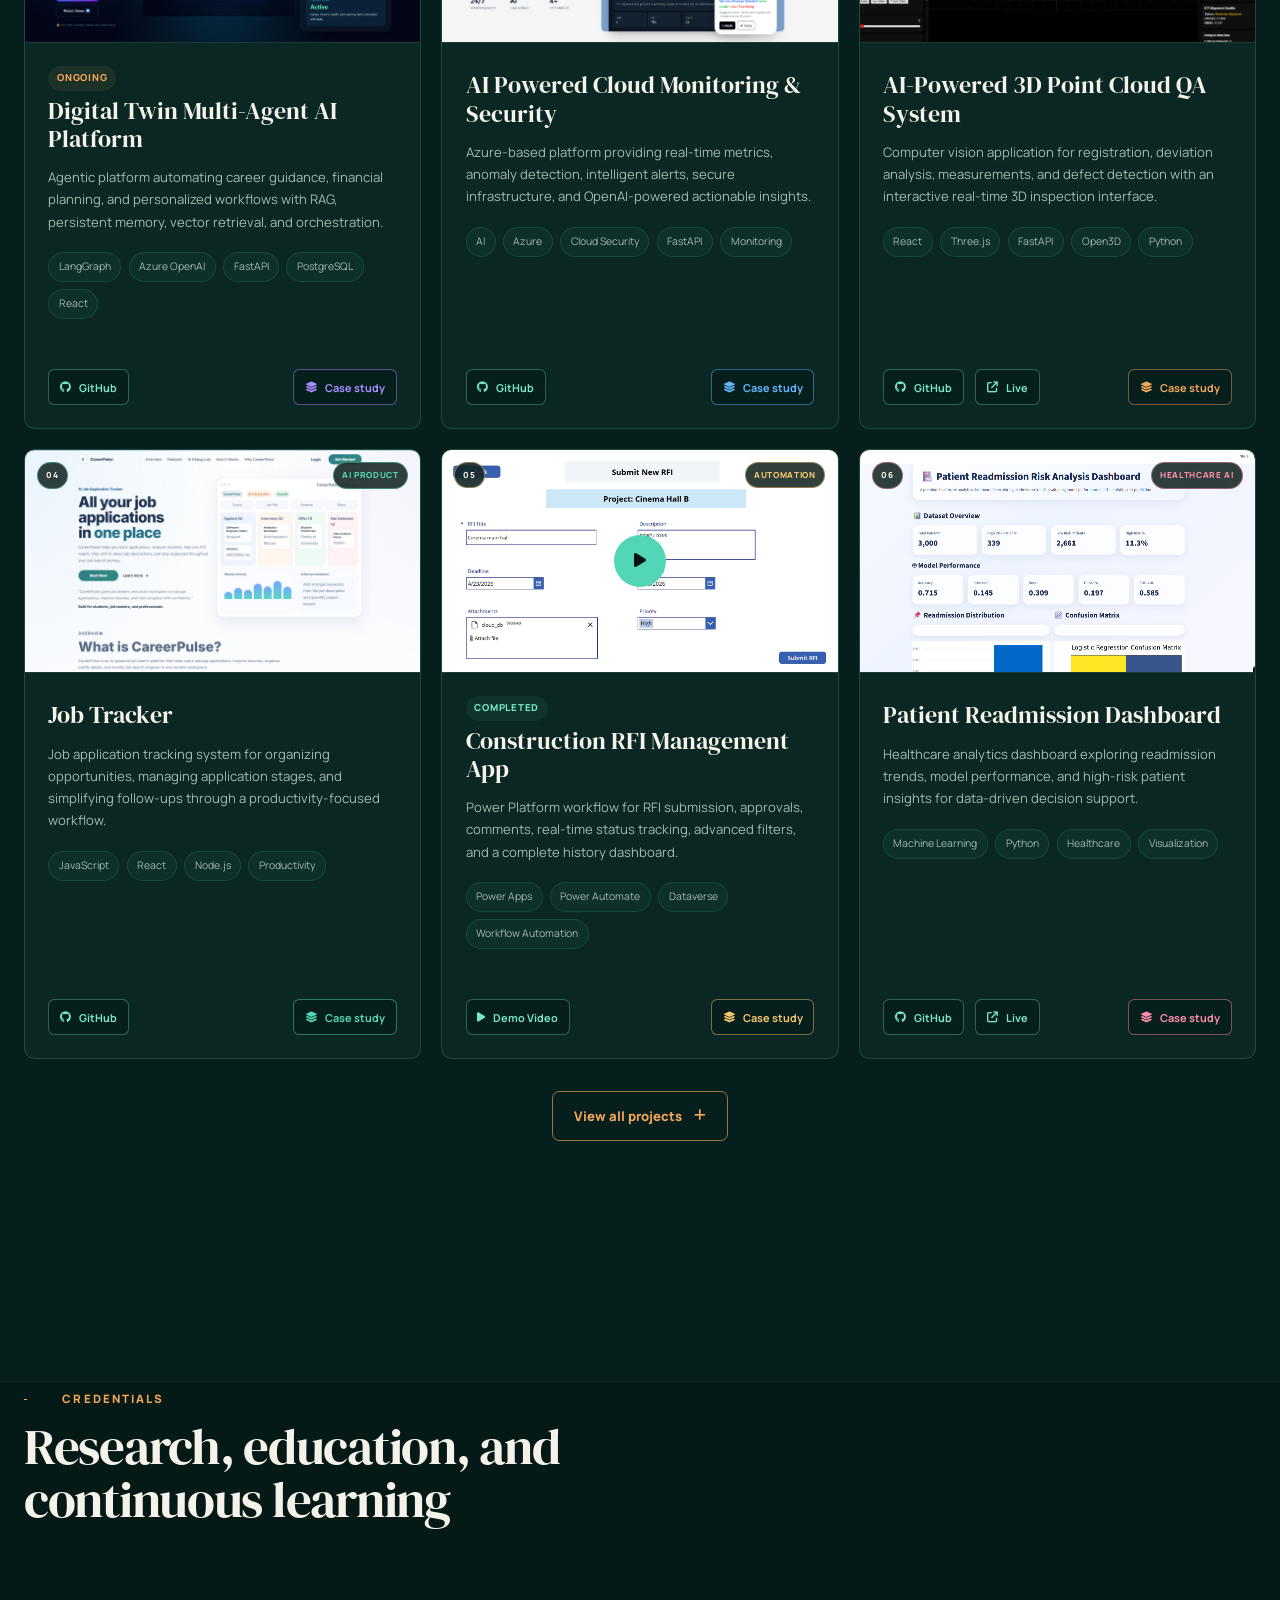
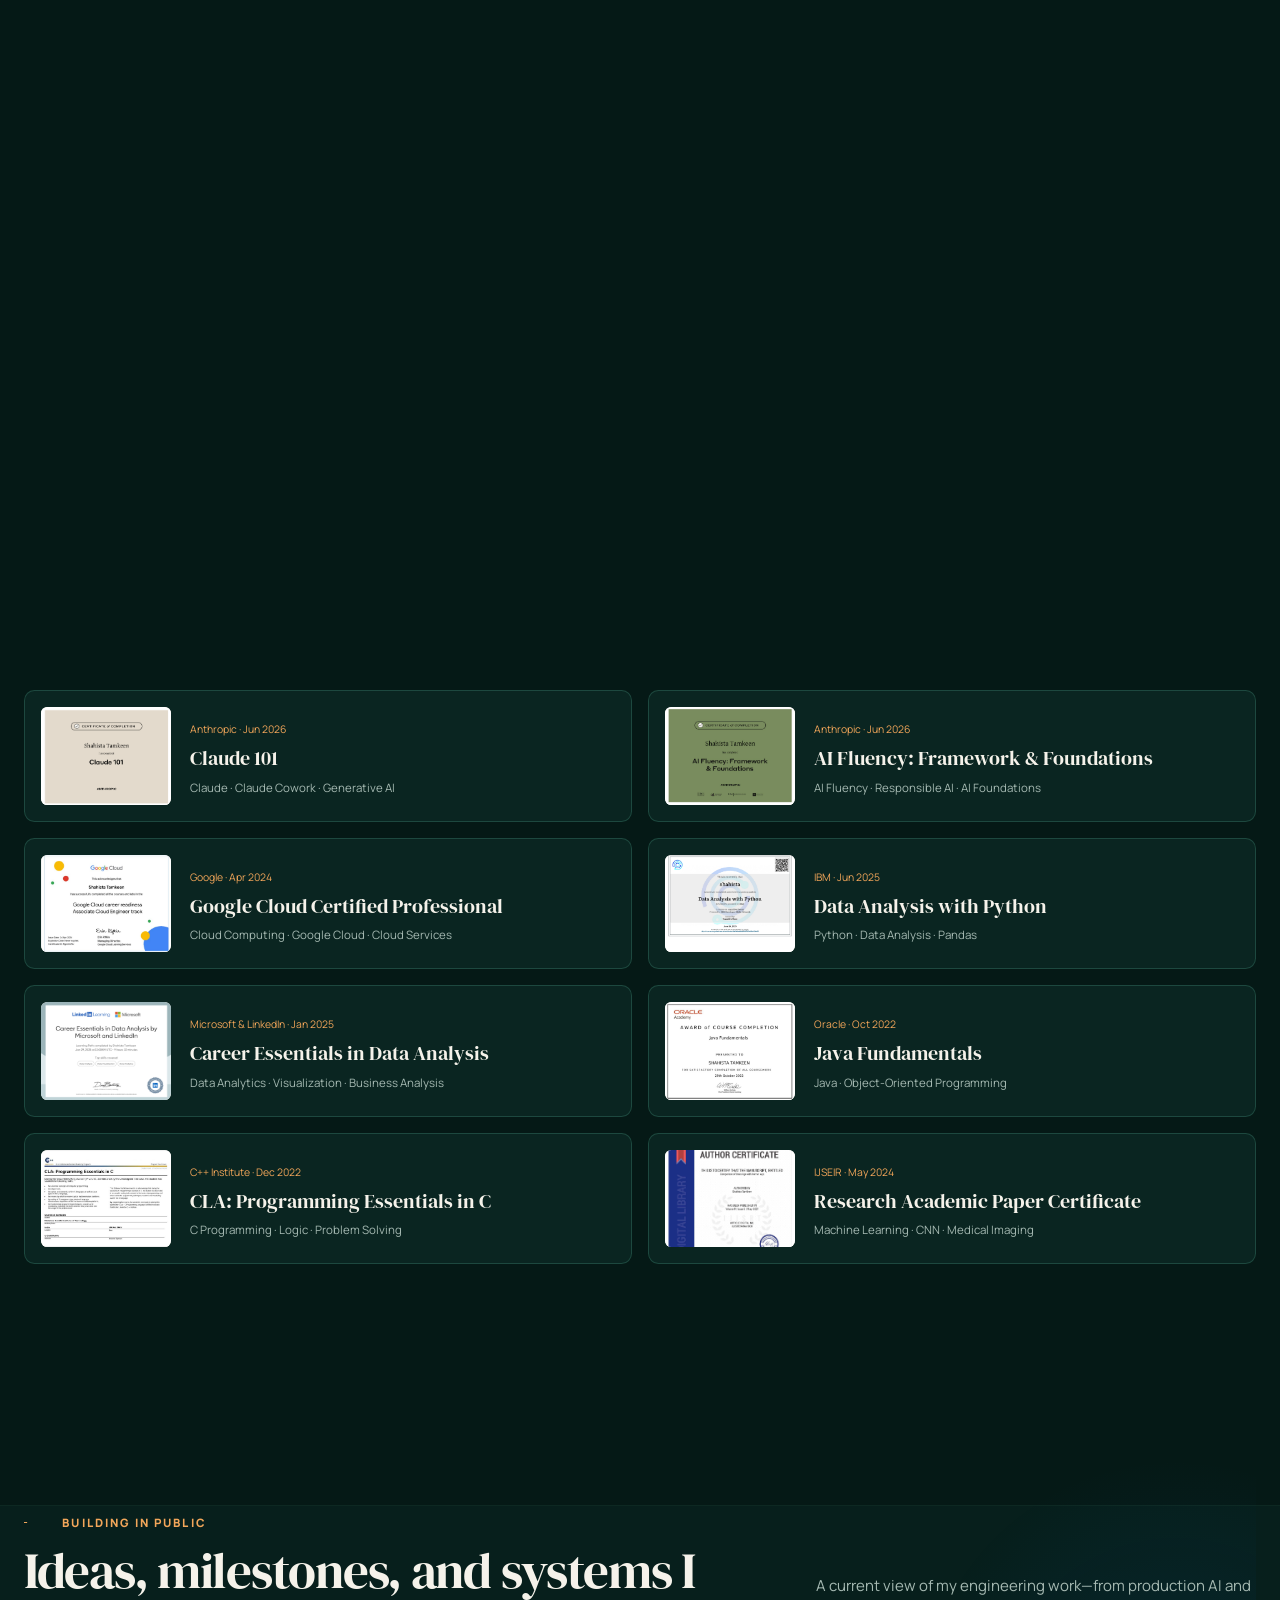
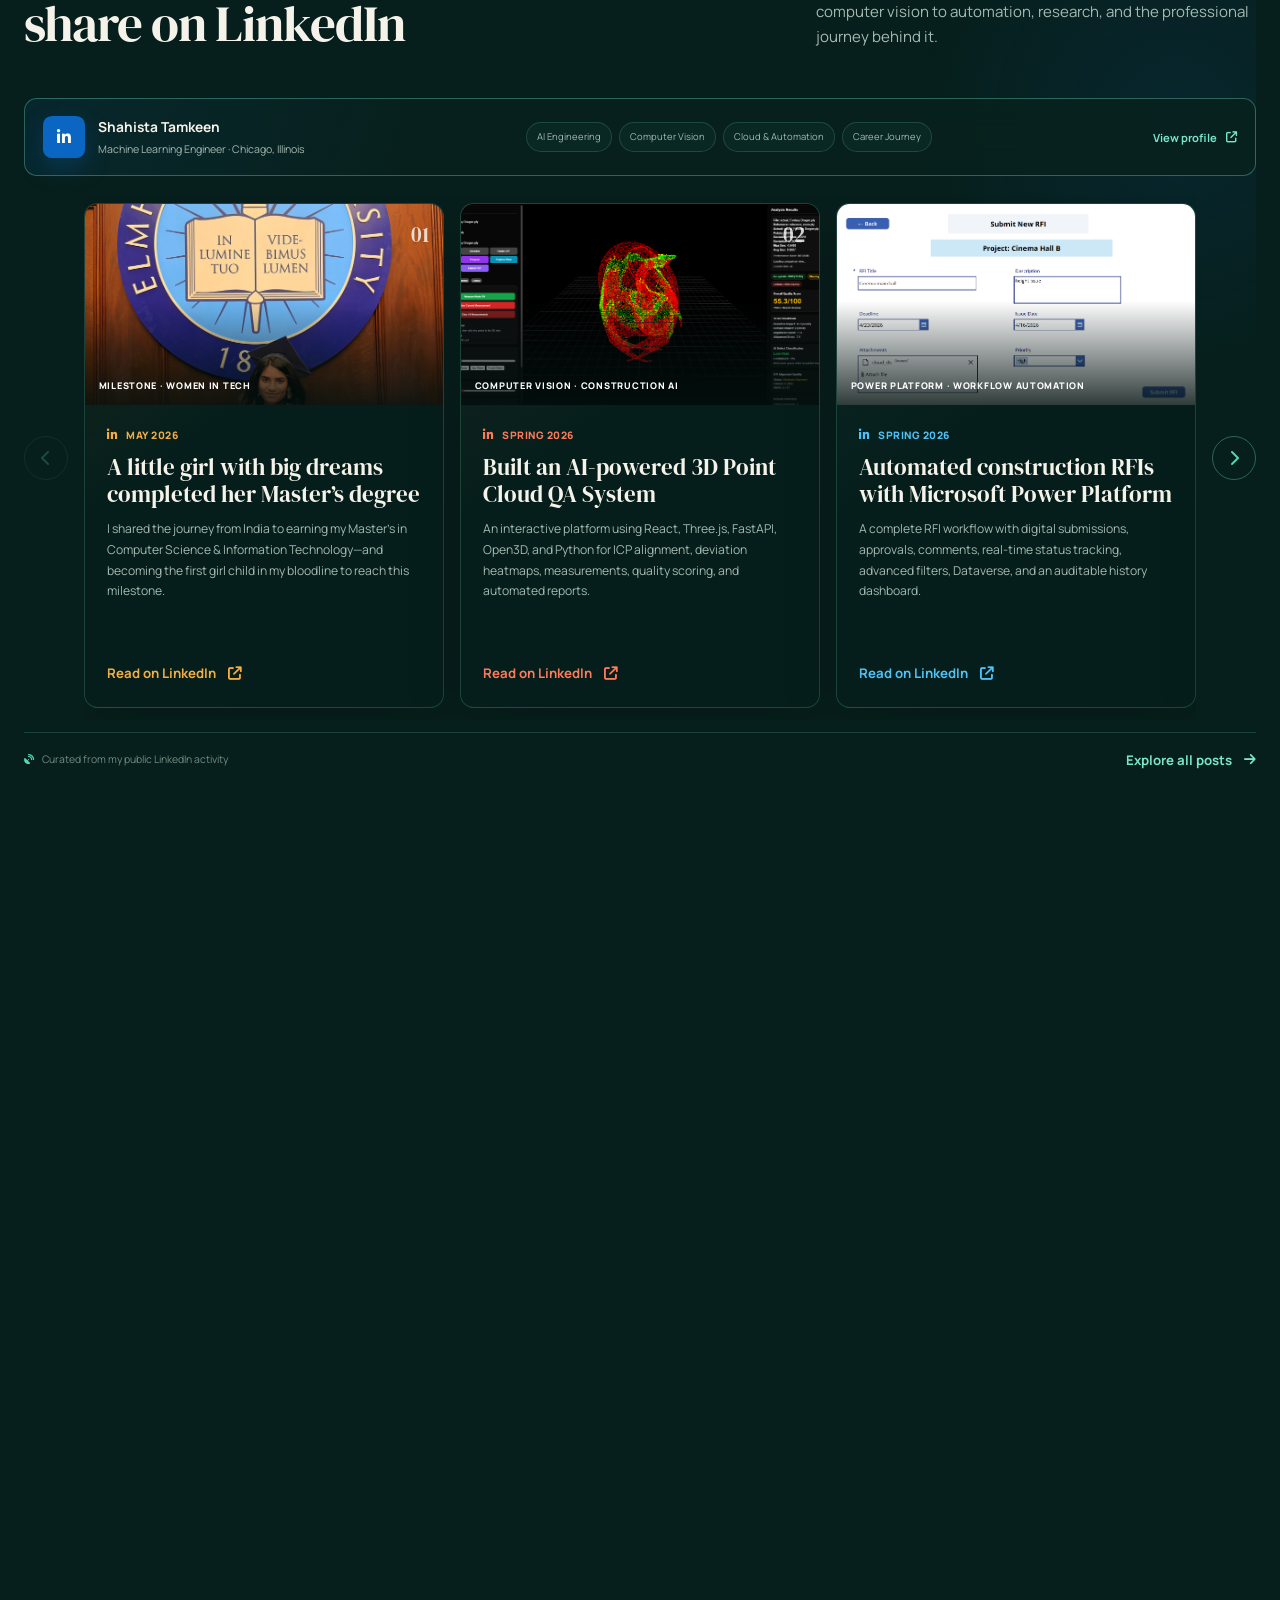
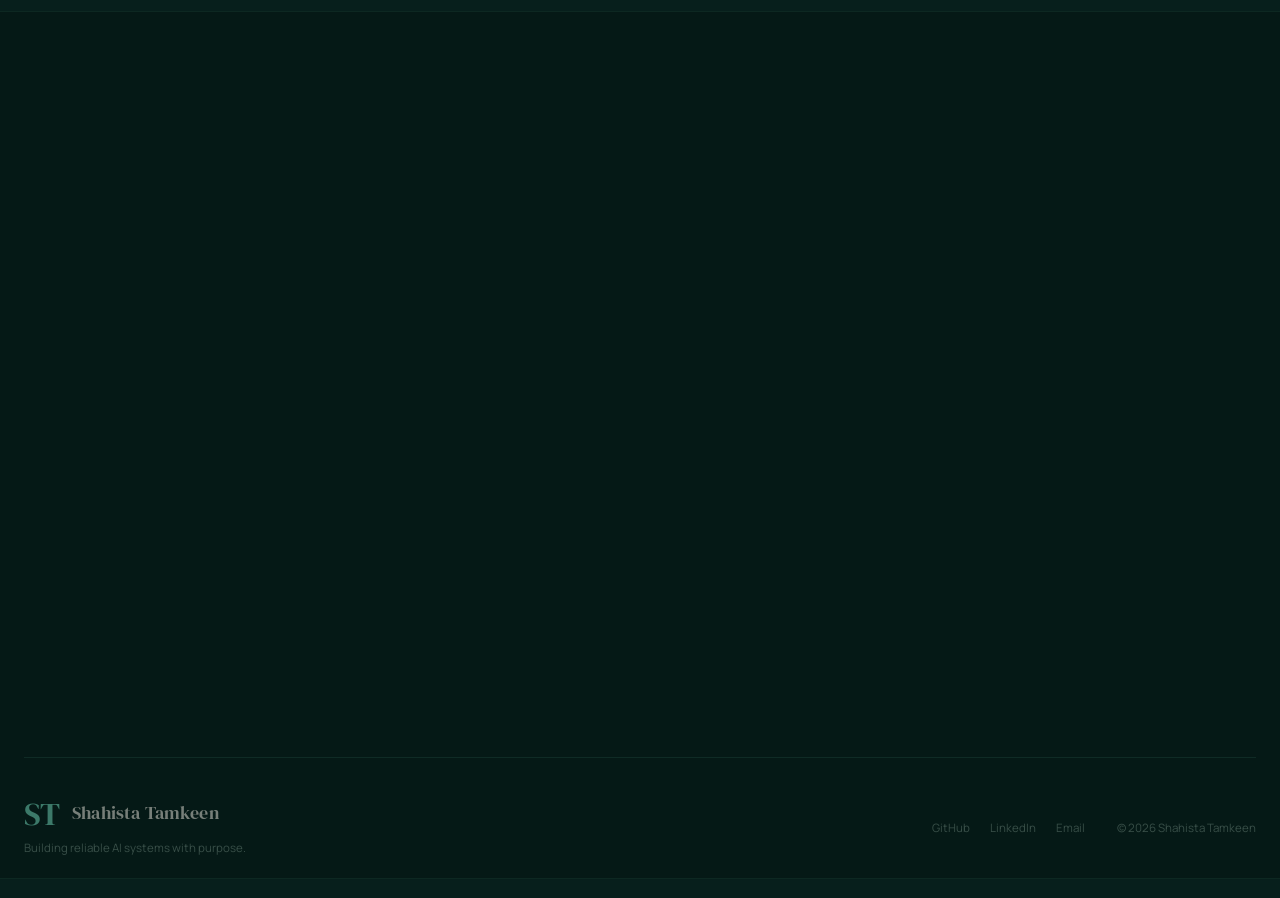
==== commit d6f9f459: "updated layout" ====
--- a/index.html
+++ b/index.html
@@ -1,1505 +1,509 @@
 <!DOCTYPE html>
 <html lang="en">
 <head>
-<meta charset="UTF-8">
-<meta name="viewport" content="width=device-width, initial-scale=1.0">
-<title>Shahista Tamkeen | Portfolio</title>
-<link rel="stylesheet" href="style.css">
-<link rel="stylesheet" href="https://cdnjs.cloudflare.com/ajax/libs/font-awesome/6.4.0/css/all.min.css">
+  <meta charset="UTF-8">
+  <meta name="viewport" content="width=device-width, initial-scale=1.0">
+  <meta name="description" content="Shahista Tamkeen — Machine Learning Engineer building production AI, Generative AI, RAG, agentic systems, and cloud-native applications.">
+  <meta name="theme-color" content="#071f1c">
+  <title>Shahista Tamkeen | AI & Machine Learning Engineer</title>
+  <link rel="preconnect" href="https://fonts.googleapis.com">
+  <link rel="preconnect" href="https://fonts.gstatic.com" crossorigin>
+  <link href="https://fonts.googleapis.com/css2?family=DM+Serif+Display&family=Manrope:wght@400;500;600;700;800&display=swap" rel="stylesheet">
+  <link rel="stylesheet" href="https://cdnjs.cloudflare.com/ajax/libs/font-awesome/6.4.0/css/all.min.css">
+  <link rel="stylesheet" href="style.css?v=20260811-graduation-photo">
 </head>
 <body>
-
-<div class="background-blur blur1"></div>
-<div class="background-blur blur2"></div>
-
-<nav class="navbar">
-<div class="logo-wrapper">
-    <span class="logo-text">ST</span>
-    <img src="images/profile1.png" class="nav-profile" alt="Profile">
-</div>
-  <nav class="nav-links" id="navLinks">
-    <a href="#hero">Home</a>
-    <a href="#about">About</a>
-    <a href="#skills">Skills</a>
-    <a href="#experience">Experience</a>
-    <a href="#projects">Projects</a>
-    <a href="#publications">Publications</a>
-    <a href="#linkedin-posts">LinkedIn Timeline</a>
-    <a href="#certificates">Certifications</a>
-    <a href="#education">Education</a>
-    <a href="#resume">Resume</a>
-     <a href="#contact">Contact</a>
-     </nav>
-  <div class="menu-toggle" id="menu-toggle">
-   ☰
-</div>
-</nav>
-
-
-<section id="hero" class="panel home-section">
-
-    <div class="home-container">
-
-        <!-- LEFT SIDE IMAGE -->
-<div class="home-image">
-    <div class="profile-circle">
-        <img src="images/profile1.png" alt="Shahista Tamkeen">
-    </div>
-</div>
-
-        <!-- RIGHT SIDE CONTENT -->
-        <div class="home-content">
-
-            <h1>Hi, I'm <span class="name-highlight">Shahista Tamkeen</span></h1>
-
-            <h2 class="typewriter">
-                <span id="typing-text"></span>
-            </h2>
-
-            <div class="tags">
-    <span>Machine Learning Engineer</span>
-    <span>Generative AI</span>
-    <span>LLMs</span>
-    <span>RAG</span>
-    <span>Agentic AI</span>
-    <span>LangGraph</span>
-    <span>Cloud AI</span>
-    <span>Predictive Analytics</span>
-    <span>Graph Neural Networks</span>
-</div>
-
-<div class="info-wrapper">
-
-    <div class="info-cards">
-        <div class="info glass">
-            <strong>📍 Location</strong>
-            <p>Illinois, USA</p>
-        </div>
-
-        <div class="info glass">
-            <strong>💡 Expertise</strong>
-            <p>Generative AI, LLMs, GNNs, RAG, Apache Spark, LangGraph, Python, FastAPI, Azure AI</p>
-        </div>
-
-        <div class="info glass">
-            <strong>📧 Contact</strong>
-            <p>stamkeen0506@gmail.com</p>
-        </div>
-    </div>
-
-    <div class="connect-section">
-
-    <h3 class="connect-heading">Connect</h3>
-
-    <div class="social-icons">
-        <a href="https://github.com/shahistatamkeen1" target="_blank">
-            <i class="fab fa-github"></i>
-        </a>
-
-        <a href="https://www.linkedin.com/in/shahista-tamkeen/" target="_blank">
-            <i class="fab fa-linkedin-in"></i>
-        </a>
-
-        <a href="mailto:stamkeen0506@gmail.com">
-            <i class="fas fa-envelope"></i>
-        </a>
-
-    </div>
-
-</div>
-
-        </div>
-    </div>
-
-</section>
-
-<section id="about" class="about-section">
-
-    <h2 class="section-title">About Me</h2>
-
-    <div class="about-slider">
-<div class="about-track">
-
-    <!-- TEXT CARD -->
-<div class="text-card glow-box">
-
-<ul class="about-list">
-
-    <li>
-        <i class="fas fa-brain"></i>
-        <span>
-            I am a <strong>Machine Learning Engineer with 3+ years of experience</strong>
-            designing, building, and deploying production AI applications across fraud
-            detection, predictive analytics, Generative AI, and intelligent automation.
-        </span>
-    </li>
-
-    <li>
-        <i class="fas fa-shield-alt"></i>
-        <span>
-            I develop fraud detection and financial risk solutions using
-            <strong>Python, Apache Spark, XGBoost, LightGBM, and Graph Neural Networks</strong>.
-        </span>
-    </li>
-
-    <li>
-        <i class="fas fa-robot"></i>
-        <span>
-            I build <strong>Retrieval-Augmented Generation and multi-agent AI systems</strong>
-            using LangChain, LangGraph, Azure OpenAI, OpenAI API, and vector databases.
-        </span>
-    </li>
-
-    <li>
-        <i class="fas fa-server"></i>
-        <span>
-            I create scalable AI services using
-            <strong>FastAPI, REST APIs, microservices, PostgreSQL, and distributed data pipelines</strong>.
-        </span>
-    </li>
-
-    <li>
-        <i class="fas fa-cloud"></i>
-        <span>
-            I deploy production-ready machine learning applications using
-            <strong>MLflow, Docker, Kubernetes, GitHub Actions, CI/CD, and Microsoft Azure</strong>.
-        </span>
-    </li>
-
-</ul>
-
-</div>
-    <!-- METRICS CARD -->
-   <div class="about-card glass-card metrics-card glow-box">
-
-    <div class="stat">
-    <h3>3+</h3>
-    <span>Years Experience</span>
-</div>
-
-<div class="stat">
-    <h3>6+</h3>
-    <span>AI/ML Projects</span>
-</div>
-
-<div class="stat">
-    <h3>8+</h3>
-    <span>Certifications</span>
-</div>
-
-<div class="stat">
-    <h3>1</h3>
-    <span>Research Publication</span>
-</div>
-
-</div>
-
-</div>
-    </div>
-
-</section>
-
-<!-- TECHNICAL SKILLS INTRO -->
-
-<section id="skills" class="skills-section">
-
-    <h2 class="technical-heading">AI & Engineering Tech Stack</h2>
-
-<div class="skills-container glow-box">
-
-  <div class="skill-circle s1">
-    <i class="fab fa-java"></i>
-    <span>Java</span>
+  <a class="skip-link" href="#main-content">Skip to content</a>
+
+  <header class="site-header" id="site-header">
+    <nav class="navbar" aria-label="Primary navigation">
+      <a class="brand" href="#home" aria-label="Shahista Tamkeen home">
+        <span class="brand-mark">ST</span>
+        <span class="brand-name">Shahista Tamkeen</span>
+      </a>
+
+      <button class="menu-toggle" id="menu-toggle" type="button" aria-label="Open navigation" aria-controls="nav-links" aria-expanded="false">
+        <span></span><span></span><span></span>
+      </button>
+
+      <div class="nav-links" id="nav-links">
+        <a href="#about">About</a>
+        <a href="#skills">Expertise</a>
+        <a href="#experience">Experience</a>
+        <a href="#projects">Work</a>
+        <a href="#credentials">Credentials</a>
+        <a href="#contact">Contact</a>
+      </div>
+
+      <a class="nav-resume" href="Shahista_Tamkeen_Resume.pdf" download>
+        Resume <i class="fas fa-download" aria-hidden="true"></i>
+      </a>
+    </nav>
+  </header>
+
+  <main id="main-content">
+    <section class="hero section-shell" id="home">
+      <div class="hero-grid">
+        <div class="hero-copy hero-sequence reveal">
+          <div class="availability"><span></span> Available for AI engineering opportunities</div>
+          <p class="hero-greeting"><span>Hi, I’m</span> Shahista Tamkeen <i class="fas fa-star" aria-hidden="true"></i></p>
+          <p class="eyebrow">Machine Learning Engineer · Chicago, Illinois</p>
+          <h1>I engineer AI that works <em>beyond the demo.</em></h1>
+
+          <div class="hero-role-line" aria-live="polite">
+            <span>Specializing in</span>
+            <strong id="hero-rotating-specialty">Agentic AI &amp; RAG systems</strong>
+            <i class="hero-type-cursor" aria-hidden="true"></i>
+          </div>
+
+          <p class="hero-intro">
+            I’m a production-focused AI engineer building dependable systems across fraud intelligence, predictive analytics, multi-agent platforms, computer vision, and cloud-native machine learning.
+          </p>
+          <div class="hero-actions">
+            <a class="button button-primary" href="#projects">Explore my work <i class="fas fa-arrow-right" aria-hidden="true"></i></a>
+            <a class="button button-outline" href="#contact">Start a conversation <i class="fas fa-arrow-right" aria-hidden="true"></i></a>
+          </div>
+
+          <div class="hero-social-row">
+            <span>Connect</span>
+            <div class="hero-socials" aria-label="Social links">
+              <a href="https://github.com/shahistatamkeen1" target="_blank" rel="noopener noreferrer" aria-label="GitHub"><i class="fab fa-github"></i></a>
+              <a href="https://www.linkedin.com/in/shahista-tamkeen/" target="_blank" rel="noopener noreferrer" aria-label="LinkedIn"><i class="fab fa-linkedin-in"></i></a>
+              <a href="mailto:stamkeen0506@gmail.com" aria-label="Email"><i class="far fa-envelope"></i></a>
+            </div>
+          </div>
+        </div>
+
+        <div class="hero-visual reveal" id="hero-visual">
+          <div class="network network-left" aria-hidden="true"></div>
+          <div class="network network-right" aria-hidden="true"></div>
+
+          <div class="portrait-orbit orbit-outer" aria-hidden="true"><span></span><span></span><span></span></div>
+          <div class="portrait-orbit orbit-inner" aria-hidden="true"></div>
+
+          <div class="portrait-card">
+            <div class="portrait-fallback" aria-hidden="true">ST</div>
+            <img src="images/profile1.png" alt="Shahista Tamkeen" class="hero-portrait">
+            <div class="portrait-nameplate">
+              <span>Shahista Tamkeen</span>
+              <small>AI / Machine Learning Engineer</small>
+            </div>
+          </div>
+
+          <div class="expertise-chip chip-ai"><i class="fas fa-diagram-project"></i><span>Agentic AI</span><small>RAG · LangGraph</small></div>
+          <div class="expertise-chip chip-cloud"><i class="fas fa-cloud"></i><span>Cloud &amp; MLOps</span><small>Azure · Docker</small></div>
+        </div>
+      </div>
+    </section>
+
+    <section class="about section-shell" id="about">
+      <div class="section-heading reveal">
+        <div><p class="eyebrow accent-line">About me</p><h2>I turn complex AI ideas into reliable products people can use.</h2></div>
+        <p class="section-summary">Applied intelligence, strong engineering foundations, and production-focused execution.</p>
+      </div>
+
+      <div class="about-premium-shell">
+        <article class="about-story reveal">
+          <span class="about-panel-label"><i class="fas fa-fingerprint"></i> Engineering profile</span>
+          <p class="about-lead">I am a <strong>Machine Learning Engineer with 3+ years of experience</strong> building production AI applications across fraud detection, predictive analytics, Generative AI, and intelligent automation.</p>
+          <p class="about-narrative">My work connects model intelligence with dependable software engineering—from XGBoost, Graph Neural Networks, RAG, and multi-agent systems to FastAPI services, distributed data pipelines, cloud infrastructure, and CI/CD.</p>
+
+          <blockquote class="about-principle">
+            <span>My engineering principle</span>
+            <p>AI creates value only when it is explainable, deployable, and designed around a real user problem.</p>
+          </blockquote>
+
+          <div class="about-journey" aria-label="My engineering approach">
+            <div class="journey-step">
+              <span class="journey-index">01</span>
+              <i class="fas fa-lightbulb"></i>
+              <div><strong>Discover</strong><small>Frame the business problem and success criteria.</small></div>
+            </div>
+            <div class="journey-step">
+              <span class="journey-index">02</span>
+              <i class="fas fa-gears"></i>
+              <div><strong>Engineer</strong><small>Build the model, APIs, data flow, and product experience.</small></div>
+            </div>
+            <div class="journey-step">
+              <span class="journey-index">03</span>
+              <i class="fas fa-rocket"></i>
+              <div><strong>Operationalize</strong><small>Deploy, monitor, improve, and scale reliably.</small></div>
+            </div>
+          </div>
+
+          <a class="about-cta" href="#experience">Explore my experience <i class="fas fa-arrow-right"></i></a>
+        </article>
+
+        <aside class="about-impact reveal" aria-label="Career impact snapshot">
+          <div class="impact-card-header">
+            <span><i class="fas fa-chart-line"></i> Impact snapshot</span>
+            <small>Profile · 2026</small>
+          </div>
+
+          <div class="experience-dial" aria-label="More than three years of experience">
+            <svg viewBox="0 0 120 120" aria-hidden="true">
+              <circle class="dial-track" cx="60" cy="60" r="47"></circle>
+              <circle class="dial-progress" cx="60" cy="60" r="47"></circle>
+            </svg>
+            <div class="dial-value"><strong data-count="3" data-suffix="+">3+</strong><span>Years building<br>intelligent systems</span></div>
+          </div>
+
+          <div class="impact-metrics">
+            <div class="impact-metric"><strong data-count="6" data-suffix="+">6+</strong><span>AI/ML projects</span></div>
+            <div class="impact-metric"><strong data-count="8" data-suffix="+">8+</strong><span>Certifications</span></div>
+            <div class="impact-metric"><strong data-count="1" data-suffix="">1</strong><span>Research publication</span></div>
+          </div>
+
+          <div class="about-specialisms">
+            <span>Applied ML</span><span>Agentic AI</span><span>Backend Systems</span><span>Cloud &amp; MLOps</span>
+          </div>
+
+          <div class="impact-footer">
+            <span class="impact-status"><i class="fas fa-circle"></i> Production-focused engineer</span>
+            <span>Chicago, IL</span>
+          </div>
+        </aside>
+      </div>
+    </section>
+
+    <section class="skills-section section-shell" id="skills">
+      <div class="section-heading reveal">
+        <div><p class="eyebrow accent-line">Expertise</p><h2>AI and engineering toolkit</h2></div>
+        <p class="section-summary">A focused stack for building, deploying, and operating intelligent products.</p>
+      </div>
+
+      <div class="skills-command-center reveal">
+        <div class="skills-map" id="skills-map" data-active="genai" aria-label="Interactive capability map">
+          <svg class="skills-network" viewBox="0 0 100 100" preserveAspectRatio="none" aria-hidden="true">
+            <line class="skill-path path-ai" x1="50" y1="50" x2="15" y2="16"></line>
+            <line class="skill-path path-genai" x1="50" y1="50" x2="50" y2="10"></line>
+            <line class="skill-path path-backend" x1="50" y1="50" x2="85" y2="16"></line>
+            <line class="skill-path path-cloud" x1="50" y1="50" x2="15" y2="84"></line>
+            <line class="skill-path path-data" x1="50" y1="50" x2="50" y2="90"></line>
+            <line class="skill-path path-product" x1="50" y1="50" x2="85" y2="84"></line>
+          </svg>
+
+          <div class="skill-hub" aria-hidden="true">
+            <span class="hub-orbit orbit-one"></span>
+            <span class="hub-orbit orbit-two"></span>
+            <span class="hub-core"><i class="fas fa-microchip"></i></span>
+            <strong>AI Systems</strong>
+            <small>Build · deploy · scale</small>
+          </div>
+
+          <button class="skill-node node-ai" type="button" data-skill="ai" aria-pressed="false">
+            <i class="fas fa-brain"></i><span>AI &amp; ML</span><small>01</small>
+          </button>
+          <button class="skill-node node-genai active" type="button" data-skill="genai" aria-pressed="true">
+            <i class="fas fa-wand-magic-sparkles"></i><span>GenAI &amp; LLMs</span><small>02</small>
+          </button>
+          <button class="skill-node node-backend" type="button" data-skill="backend" aria-pressed="false">
+            <i class="fas fa-code"></i><span>Backend</span><small>03</small>
+          </button>
+          <button class="skill-node node-cloud" type="button" data-skill="cloud" aria-pressed="false">
+            <i class="fas fa-cloud"></i><span>Cloud &amp; MLOps</span><small>04</small>
+          </button>
+          <button class="skill-node node-data" type="button" data-skill="data" aria-pressed="false">
+            <i class="fas fa-database"></i><span>Data</span><small>05</small>
+          </button>
+          <button class="skill-node node-product" type="button" data-skill="product" aria-pressed="false">
+            <i class="fas fa-laptop-code"></i><span>Product</span><small>06</small>
+          </button>
+        </div>
+
+        <article class="skill-detail-panel" aria-live="polite">
+          <div class="skill-detail-topline">
+            <span class="skill-detail-kicker" id="skill-detail-kicker"><i class="fas fa-wand-magic-sparkles"></i> Agentic intelligence</span>
+            <span class="skill-detail-number" id="skill-detail-number">02 / 06</span>
+          </div>
+          <h3 id="skill-detail-title">Generative AI &amp; LLMs</h3>
+          <p class="skill-detail-description" id="skill-detail-description">Designing production-focused RAG, agentic AI, semantic search, function-calling, and persistent-memory systems.</p>
+
+          <div class="skill-detail-group">
+            <span class="skill-detail-label">Core stack</span>
+            <div class="skill-chip-list" id="skill-chip-list">
+              <span>RAG</span><span>LangChain</span><span>LangGraph</span><span>Azure OpenAI</span><span>OpenAI API</span><span>AI Agents</span><span>Pinecone</span><span>Llama</span><span>Mistral</span>
+            </div>
+          </div>
+
+          <div class="skill-detail-group">
+            <span class="skill-detail-label">Proof in projects</span>
+            <div class="skill-proof-list" id="skill-proof-list">
+              <a href="https://github.com/shahistatamkeen1/my_digital_twin" target="_blank" rel="noopener noreferrer">Digital Twin AI <i class="fas fa-arrow-up-right-from-square"></i></a>
+              <a href="https://github.com/shahistatamkeen1/AI_powered_cloud_monitoring_and_security_platform" target="_blank" rel="noopener noreferrer">Cloud Monitoring AI <i class="fas fa-arrow-up-right-from-square"></i></a>
+            </div>
+          </div>
+
+          <div class="skill-signal-line">
+            <span id="skill-detail-signal">From architecture to deployed workflows</span>
+            <strong><i class="fas fa-circle-check"></i> Production focused</strong>
+          </div>
+        </article>
+      </div>
+    </section>
+
+    <section class="experience-section section-shell" id="experience">
+      <div class="section-heading reveal">
+        <div><p class="eyebrow accent-line">Experience</p><h2>Building production-ready intelligence.</h2></div>
+      </div>
+
+      <div class="timeline">
+        <article class="timeline-item reveal">
+          <div class="timeline-marker"></div>
+          <div class="experience-meta">
+            <img src="images/aig-logo.png" alt="AIG logo">
+            <div><span>Jan 2026 — Present</span><p>USA</p></div>
+          </div>
+          <div class="experience-content">
+            <p class="company-name">AIG</p>
+            <h3>AI / Machine Learning Engineer</h3>
+            <ul>
+              <li>Developed an XGBoost fraud detection solution using Python and Apache Spark, improving fraud detection accuracy by <strong>22%</strong>.</li>
+              <li>Engineered Graph Neural Network models with PyTorch Geometric, improving complex fraud-pattern detection by <strong>18%</strong>.</li>
+              <li>Built a RAG platform using LangChain, LangGraph, Azure OpenAI, and Pinecone, reducing fraud investigation time by <strong>30%</strong>.</li>
+              <li>Designed FastAPI inference services and standardized MLflow-based model validation, then containerized services with Docker and Kubernetes.</li>
+            </ul>
+            <div class="tech-tags"><span>Python</span><span>Apache Spark</span><span>XGBoost</span><span>PyTorch Geometric</span><span>LangGraph</span><span>Azure OpenAI</span><span>FastAPI</span><span>MLflow</span><span>Docker</span><span>Kubernetes</span></div>
+          </div>
+        </article>
+
+        <article class="timeline-item reveal">
+          <div class="timeline-marker"></div>
+          <div class="experience-meta">
+            <img src="images/persistent-logo.png" alt="Persistent Systems logo">
+            <div><span>Nov 2021 — Jul 2024</span><p>India</p></div>
+          </div>
+          <div class="experience-content">
+            <p class="company-name">Persistent Systems</p>
+            <h3>Machine Learning Engineer</h3>
+            <ul>
+              <li>Developed credit risk, fraud detection, and customer analytics models, improving lending-risk prediction accuracy by <strong>24%</strong>.</li>
+              <li>Built Apache Spark and SQL pipelines processing more than <strong>5 million financial records</strong> and reduced preprocessing time by <strong>30%</strong>.</li>
+              <li>Designed FastAPI services for real-time risk scoring and applied feature engineering, optimization, SHAP, and LIME to improve precision by <strong>21%</strong>.</li>
+              <li>Automated training and deployment with MLflow, Docker, and Airflow, and created Power BI and Tableau dashboards.</li>
+            </ul>
+            <div class="tech-tags"><span>Python</span><span>Scikit-learn</span><span>XGBoost</span><span>LightGBM</span><span>Apache Spark</span><span>SQL</span><span>FastAPI</span><span>SHAP</span><span>MLflow</span><span>Airflow</span><span>Power BI</span></div>
+          </div>
+        </article>
+      </div>
+    </section>
+
+    <section class="projects-section section-shell" id="projects">
+      <div class="section-heading reveal">
+        <div><p class="eyebrow accent-line">Project archive</p><h2>Applied AI, software, and data systems</h2></div>
+        <p class="section-summary">Production-focused work spanning multi-agent AI, computer vision, deep learning, financial risk, healthcare, and automation.</p>
+      </div>
+
+      <div class="project-toolbar reveal" aria-label="Filter projects by discipline">
+        <div class="project-filters" role="group" aria-label="Project filters">
+          <button class="project-filter active" type="button" data-filter="all" aria-pressed="true">All</button>
+          <button class="project-filter" type="button" data-filter="genai" aria-pressed="false">Generative AI</button>
+          <button class="project-filter" type="button" data-filter="ml" aria-pressed="false">Machine Learning</button>
+          <button class="project-filter" type="button" data-filter="cloud" aria-pressed="false">Cloud</button>
+          <button class="project-filter" type="button" data-filter="vision" aria-pressed="false">Computer Vision</button>
+          <button class="project-filter" type="button" data-filter="data" aria-pressed="false">Data Analytics</button>
+          <button class="project-filter" type="button" data-filter="power" aria-pressed="false">Power Platform</button>
+        </div>
+        <p class="project-result-count" id="project-result-count" aria-live="polite">Showing 6 featured projects</p>
+      </div>
+
+      <div class="projects-grid" id="projects-grid">
+        <article class="project-card reveal" data-project="digital-twin" data-category="genai cloud ml" data-domain="Agentic AI" data-index="01" data-accent="violet">
+          <div class="project-media project-media-static"><img src="images/digital-twin.png" alt="Digital Twin Multi-Agent AI Platform"></div>
+          <div class="project-card-body"><span class="status ongoing">Ongoing</span><h3>Digital Twin Multi-Agent AI Platform</h3><p>Agentic platform automating career guidance, financial planning, and personalized workflows with RAG, persistent memory, vector retrieval, and orchestration.</p><div class="tech-stack"><span>LangGraph</span><span>Azure OpenAI</span><span>FastAPI</span><span>PostgreSQL</span><span>React</span></div><div class="project-links"><a href="https://github.com/shahistatamkeen1/my_digital_twin" target="_blank" rel="noopener noreferrer"><i class="fab fa-github"></i> GitHub</a></div></div>
+        </article>
+
+        <article class="project-card reveal" data-project="cloud-monitor" data-category="genai cloud" data-domain="Cloud AI" data-index="02" data-accent="blue">
+          <div class="project-media project-media-static"><img src="images/AICLoud.png" alt="AI Powered Cloud Monitoring and Security Platform"></div>
+          <div class="project-card-body"><h3>AI Powered Cloud Monitoring &amp; Security</h3><p>Azure-based platform providing real-time metrics, anomaly detection, intelligent alerts, secure infrastructure, and OpenAI-powered actionable insights.</p><div class="tech-stack"><span>AI</span><span>Azure</span><span>Cloud Security</span><span>FastAPI</span><span>Monitoring</span></div><div class="project-links"><a href="https://github.com/shahistatamkeen1/AI_powered_cloud_monitoring_and_security_platform" target="_blank" rel="noopener noreferrer"><i class="fab fa-github"></i> GitHub</a></div></div>
+        </article>
+
+        <article class="project-card reveal" data-project="point-cloud" data-category="vision ml" data-domain="Computer Vision" data-index="03" data-accent="orange">
+          <div class="project-media project-media-static"><img src="images/pointcloud.png" alt="AI-Powered 3D Point Cloud QA System"></div>
+          <div class="project-card-body"><h3>AI-Powered 3D Point Cloud QA System</h3><p>Computer vision application for registration, deviation analysis, measurements, and defect detection with an interactive real-time 3D inspection interface.</p><div class="tech-stack"><span>React</span><span>Three.js</span><span>FastAPI</span><span>Open3D</span><span>Python</span></div><div class="project-links"><a href="https://github.com/shahistatamkeen1/3D_Point_Cloud_QA_System" target="_blank" rel="noopener noreferrer"><i class="fab fa-github"></i> GitHub</a><a href="https://3-d-point-cloud-qa-system.vercel.app/" target="_blank" rel="noopener noreferrer"><i class="fas fa-arrow-up-right-from-square"></i> Live</a></div></div>
+        </article>
+
+        <article class="project-card reveal" data-project="job-tracker" data-category="genai data" data-domain="AI Product" data-index="04" data-accent="mint">
+          <div class="project-media project-media-static"><img src="images/careepulse.png" alt="Job Tracker application"></div>
+          <div class="project-card-body"><h3>Job Tracker</h3><p>Job application tracking system for organizing opportunities, managing application stages, and simplifying follow-ups through a productivity-focused workflow.</p><div class="tech-stack"><span>JavaScript</span><span>React</span><span>Node.js</span><span>Productivity</span></div><div class="project-links"><a href="https://github.com/shahistatamkeen1/Job_Tracker" target="_blank" rel="noopener noreferrer"><i class="fab fa-github"></i> GitHub</a></div></div>
+        </article>
+
+        <article class="project-card reveal" data-project="rfi" data-category="power data" data-domain="Automation" data-index="05" data-accent="amber">
+          <div class="project-media"><img src="images/RFI.png" alt="Construction RFI Management App"><button class="play-button open-video-modal" type="button" data-video="videos/rfi-demo.mp4" aria-label="Play RFI project demo"><i class="fas fa-play"></i></button></div>
+          <div class="project-card-body"><span class="status">Completed</span><h3>Construction RFI Management App</h3><p>Power Platform workflow for RFI submission, approvals, comments, real-time status tracking, advanced filters, and a complete history dashboard.</p><div class="tech-stack"><span>Power Apps</span><span>Power Automate</span><span>Dataverse</span><span>Workflow Automation</span></div><div class="project-links"><button class="open-video-modal" type="button" data-video="videos/rfi-demo.mp4"><i class="fas fa-play"></i> Demo Video</button></div></div>
+        </article>
+
+        <article class="project-card reveal" data-project="readmission" data-category="ml data" data-domain="Healthcare AI" data-index="06" data-accent="rose">
+          <div class="project-media project-media-static"><img src="images/patient.png" alt="Patient Readmission Dashboard"></div>
+          <div class="project-card-body"><h3>Patient Readmission Dashboard</h3><p>Healthcare analytics dashboard exploring readmission trends, model performance, and high-risk patient insights for data-driven decision support.</p><div class="tech-stack"><span>Machine Learning</span><span>Python</span><span>Healthcare</span><span>Visualization</span></div><div class="project-links"><a href="https://github.com/shahistatamkeen1/patient-readmission-dashboard" target="_blank" rel="noopener noreferrer"><i class="fab fa-github"></i> GitHub</a><a href="https://patient-readmission-dashboard.streamlit.app/" target="_blank" rel="noopener noreferrer"><i class="fas fa-arrow-up-right-from-square"></i> Live</a></div></div>
+        </article>
+
+        <article class="project-card reveal project-extra" data-project="portfolio" data-category="product" data-domain="Product Design" data-index="07" data-accent="mint">
+          <div class="project-media project-media-static"><img src="images/portfolio.png" alt="Personal Portfolio Website"></div>
+          <div class="project-card-body"><h3>Personal Portfolio Website</h3><p>Responsive personal site showcasing projects, technical skills, experience, certifications, and research in an interactive format.</p><div class="tech-stack"><span>HTML</span><span>CSS</span><span>JavaScript</span><span>Responsive Design</span></div><div class="project-links"><a href="https://github.com/shahistatamkeen1/portfolio" target="_blank" rel="noopener noreferrer"><i class="fab fa-github"></i> GitHub</a><a href="https://shahistatamkeen1.github.io/portfolio/" target="_blank" rel="noopener noreferrer"><i class="fas fa-arrow-up-right-from-square"></i> Live</a></div></div>
+        </article>
+
+        <article class="project-card reveal project-extra" data-project="ecommerce" data-category="product" data-domain="Full Stack" data-index="08" data-accent="rose">
+          <div class="project-media project-media-static"><img src="images/E-commerce.png" alt="MOH BY AMIKSHA e-commerce website"></div>
+          <div class="project-card-body"><h3>E-Commerce — MOH BY AMIKSHA</h3><p>Full-stack storefront for a handcrafted clothing brand with collections, made-to-order customization, REST APIs, authentication, and order processing.</p><div class="tech-stack"><span>React</span><span>Python</span><span>PostgreSQL</span><span>REST API</span></div><div class="project-links"><a href="https://github.com/shahistatamkeen1/MOH-by-Amiksha" target="_blank" rel="noopener noreferrer"><i class="fab fa-github"></i> GitHub</a></div></div>
+        </article>
+
+        <article class="project-card reveal project-extra" data-project="banking-risk" data-category="ml data" data-domain="Financial AI" data-index="09" data-accent="amber">
+          <div class="project-media project-media-static"><img src="images/Banking.png" alt="Banking Customer Risk and Loan Analysis"></div>
+          <div class="project-card-body"><h3>Customer Risk &amp; Loan Prediction</h3><p>Supervised ML models and dashboards for credit risk, loan approval, customer segmentation, and lending insights using structured financial data.</p><div class="tech-stack"><span>Python</span><span>Scikit-learn</span><span>SQL</span><span>Streamlit</span><span>Power BI</span></div><div class="project-links"><a href="https://github.com/shahistatamkeen1/Banking-Customer-Risk-Loan-Analysis" target="_blank" rel="noopener noreferrer"><i class="fab fa-github"></i> GitHub</a><a href="https://loan-risk-dashboard.streamlit.app" target="_blank" rel="noopener noreferrer"><i class="fas fa-arrow-up-right-from-square"></i> Live</a></div></div>
+        </article>
+
+        <article class="project-card reveal project-extra" data-project="brain-age" data-category="ml vision data" data-domain="AI Research" data-index="10" data-accent="violet">
+          <div class="project-media project-media-static"><img src="images/brain-age.jpg" alt="Brain Age Prediction using Deep Learning"></div>
+          <div class="project-card-body"><h3>Brain Age Prediction Using Deep Learning</h3><p>CNN framework predicting biological brain age from MRI data with preprocessing, augmentation, feature extraction, training, and evaluation.</p><div class="tech-stack"><span>Python</span><span>TensorFlow</span><span>CNN</span><span>Medical Imaging</span></div><div class="project-links"><button class="open-modal" type="button" data-file="projects/brain-age-report.pdf"><i class="far fa-file-pdf"></i> Report</button><button class="open-modal" type="button" data-file="projects/brain-age-presentation.pdf"><i class="far fa-file-powerpoint"></i> Presentation</button><button class="open-modal" type="button" data-file="projects/Published research paper.pdf"><i class="far fa-newspaper"></i> Research Paper</button><a href="https://github.com/shahistatamkeen1/AI_for_Brain_Age" target="_blank" rel="noopener noreferrer"><i class="fab fa-github"></i> GitHub</a></div></div>
+        </article>
+
+        <article class="project-card reveal project-extra" data-project="nlp" data-category="ml data" data-domain="Natural Language AI" data-index="11" data-accent="blue">
+          <div class="project-media project-media-static"><img src="images/nlp.jpg" alt="Natural Language Processing System"></div>
+          <div class="project-card-body"><h3>Natural Language Processing System</h3><p>NLP pipeline for sentiment analysis and text classification using vectorization, model optimization, cross-validation, and hyperparameter tuning.</p><div class="tech-stack"><span>Python</span><span>Scikit-learn</span><span>Pandas</span><span>NLP</span></div><div class="project-links"><button class="open-modal" type="button" data-file="projects/nlp-report.pdf"><i class="far fa-file-pdf"></i> Report</button><button class="open-modal" type="button" data-file="projects/nlp-presentation.pdf"><i class="far fa-file-powerpoint"></i> Presentation</button></div></div>
+        </article>
+
+        <article class="project-card reveal project-extra" data-project="pneumonia" data-category="ml vision data" data-domain="Medical Vision" data-index="12" data-accent="rose">
+          <div class="project-media project-media-static"><img src="images/pneumonia.jpg" alt="Pneumonia Detection using CNN"></div>
+          <div class="project-card-body"><h3>Pneumonia Detection Using CNN</h3><p>Chest X-ray classification pipeline using preprocessing, augmentation, CNN modeling, confusion matrix analysis, and ROC evaluation.</p><div class="tech-stack"><span>Python</span><span>Keras</span><span>CNN</span><span>Computer Vision</span></div><div class="project-links"><button class="open-modal" type="button" data-file="projects/pneumonia-report.pdf"><i class="far fa-file-pdf"></i> Report</button><button class="open-modal" type="button" data-file="projects/pneumonia-presentation.pdf"><i class="far fa-file-powerpoint"></i> Presentation</button></div></div>
+        </article>
+      </div>
+      <div class="center"><button class="button button-outline" id="toggle-projects" type="button" aria-expanded="false">View all projects <i class="fas fa-plus"></i></button></div>
+    </section>
+
+    <section class="credentials-section section-shell" id="credentials">
+      <div class="section-heading reveal">
+        <div><p class="eyebrow accent-line">Credentials</p><h2>Research, education, and continuous learning</h2></div>
+      </div>
+
+      <article class="publication-card reveal">
+        <div class="publication-index">01</div>
+        <div><p class="eyebrow">Publication</p><h3>AI for Brain Age Prediction Using Deep Learning</h3><p class="publication-meta">International Journal of Engineering Research (IJER)</p></div>
+        <p>Published research on deep learning-based brain-age prediction using MRI neuroimaging datasets. Developed a CNN framework for preprocessing, feature extraction, training, evaluation, and biological brain-age estimation.</p>
+        <a class="round-link" href="https://doi.org/10.55248/gengpi.5.0524.1289" target="_blank" rel="noopener noreferrer" aria-label="View publication DOI"><i class="fas fa-arrow-up-right-from-square"></i></a>
+      </article>
+
+      <div class="education-grid">
+        <article class="education-card reveal">
+          <div class="education-head"><img src="images/elmhurst.png" alt="Elmhurst University logo"><span>Aug 2024 — May 2026</span></div>
+          <h3>Master’s in Computer Science &amp; Information Technology</h3><p>Elmhurst University</p><strong>GPA: 3.9/4</strong>
+          <details class="coursework"><summary>Relevant coursework</summary><p>Advanced Python programming, data structures and algorithms, database systems and query optimization, data warehousing and ETL architecture, distributed systems, AWS cloud architecture, software engineering and design patterns, PySpark, machine learning systems, and API development.</p></details>
+          <div class="tech-tags"><span>Advanced Databases</span><span>Machine Learning</span><span>Big Data</span><span>Cloud Computing</span><span>Data Governance</span></div>
+        </article>
+        <article class="education-card reveal">
+          <div class="education-head"><img src="images/mgit.png" alt="Mahatma Gandhi Institute of Technology logo"><span>Aug 2020 — Jul 2024</span></div>
+          <h3>Bachelor’s in Information Technology</h3><p>Mahatma Gandhi Institute of Technology</p><strong>GPA: 7.5/10</strong>
+          <details class="coursework"><summary>Relevant coursework</summary><p>Object-oriented programming in Java and C++, operating systems, computer networks, database management systems, software engineering, data structures, web technologies, and artificial intelligence.</p></details>
+          <div class="tech-tags"><span>C</span><span>Java</span><span>Data Structures</span><span>Algorithms</span><span>Operating Systems</span><span>Networks</span></div>
+        </article>
+      </div>
+
+      <div class="certificate-header reveal">
+        <h3>Certifications</h3>
+        <div class="cert-filters" role="group" aria-label="Filter certifications">
+          <button class="filter-btn active" type="button" data-filter="all">All</button><button class="filter-btn" type="button" data-filter="ai">AI</button><button class="filter-btn" type="button" data-filter="cloud">Cloud</button><button class="filter-btn" type="button" data-filter="data">Data</button><button class="filter-btn" type="button" data-filter="programming">Programming</button><button class="filter-btn" type="button" data-filter="research">Research</button>
+        </div>
+      </div>
+
+      <div class="cert-grid">
+        <article class="cert-card reveal" data-category="ai"><button type="button" class="cert-preview"><img src="certifications/claude101.png" alt="Claude 101 certificate"></button><div><span>Anthropic · Jun 2026</span><h3>Claude 101</h3><p>Claude · Claude Cowork · Generative AI</p></div></article>
+        <article class="cert-card reveal" data-category="ai"><button type="button" class="cert-preview"><img src="certifications/aifluency.png" alt="AI Fluency certificate"></button><div><span>Anthropic · Jun 2026</span><h3>AI Fluency: Framework &amp; Foundations</h3><p>AI Fluency · Responsible AI · AI Foundations</p></div></article>
+        <article class="cert-card reveal" data-category="cloud"><button type="button" class="cert-preview"><img src="certifications/gcp.jpg" alt="Google Cloud certificate"></button><div><span>Google · Apr 2024</span><h3>Google Cloud Certified Professional</h3><p>Cloud Computing · Google Cloud · Cloud Services</p></div></article>
+        <article class="cert-card reveal" data-category="data"><button type="button" class="cert-preview"><img src="certifications/ibm.jpg" alt="IBM Data Analysis with Python certificate"></button><div><span>IBM · Jun 2025</span><h3>Data Analysis with Python</h3><p>Python · Data Analysis · Pandas</p></div></article>
+        <article class="cert-card reveal" data-category="data"><button type="button" class="cert-preview"><img src="certifications/linkedin-data-analysis.png" alt="Career Essentials in Data Analysis certificate"></button><div><span>Microsoft &amp; LinkedIn · Jan 2025</span><h3>Career Essentials in Data Analysis</h3><p>Data Analytics · Visualization · Business Analysis</p></div></article>
+        <article class="cert-card reveal" data-category="programming"><button type="button" class="cert-preview"><img src="certifications/java.jpg" alt="Java Fundamentals certificate"></button><div><span>Oracle · Oct 2022</span><h3>Java Fundamentals</h3><p>Java · Object-Oriented Programming</p></div></article>
+        <article class="cert-card reveal" data-category="programming"><button type="button" class="cert-preview"><img src="certifications/cla.jpg" alt="CLA Programming Essentials in C certificate"></button><div><span>C++ Institute · Dec 2022</span><h3>CLA: Programming Essentials in C</h3><p>C Programming · Logic · Problem Solving</p></div></article>
+        <article class="cert-card reveal" data-category="research"><button type="button" class="cert-preview"><img src="certifications/ijrpr.jpg" alt="Research academic paper certificate"></button><div><span>IJSEIR · May 2024</span><h3>Research Academic Paper Certificate</h3><p>Machine Learning · CNN · Medical Imaging</p></div></article>
+      </div>
+    </section>
+
+    <section class="updates-section section-shell" id="updates">
+      <div class="section-heading reveal">
+        <div><p class="eyebrow accent-line">Building in public</p><h2>Ideas, milestones, and systems I share on LinkedIn</h2></div>
+        <p class="section-summary">A current view of my engineering work—from production AI and computer vision to automation, research, and the professional journey behind it.</p>
+      </div>
+
+      <div class="linkedin-profile-bar reveal">
+        <div class="linkedin-profile-identity">
+          <span class="linkedin-profile-icon"><i class="fab fa-linkedin-in"></i></span>
+          <div><strong>Shahista Tamkeen</strong><small>Machine Learning Engineer · Chicago, Illinois</small></div>
+        </div>
+        <div class="linkedin-profile-topics" aria-label="Topics I share"><span>AI Engineering</span><span>Computer Vision</span><span>Cloud &amp; Automation</span><span>Career Journey</span></div>
+        <a class="linkedin-follow-link" href="https://www.linkedin.com/in/shahista-tamkeen/" target="_blank" rel="noopener noreferrer">View profile <i class="fas fa-arrow-up-right-from-square"></i></a>
+      </div>
+
+      <div class="linkedin-shell">
+        <button id="linkedin-prev" class="slider-button" type="button" aria-label="Previous posts"><i class="fas fa-chevron-left"></i></button>
+        <div id="linkedin-posts-grid" class="linkedin-posts-grid"></div>
+        <button id="linkedin-next" class="slider-button" type="button" aria-label="Next posts"><i class="fas fa-chevron-right"></i></button>
+      </div>
+      <div class="linkedin-section-footer reveal"><span><i class="fas fa-satellite-dish"></i> Curated from my public LinkedIn activity</span><a class="text-link" href="https://www.linkedin.com/in/shahista-tamkeen/recent-activity/all/" target="_blank" rel="noopener noreferrer">Explore all posts <i class="fas fa-arrow-right"></i></a></div>
+    </section>
+
+    <section class="resume-section section-shell" id="resume">
+      <div class="resume-panel reveal">
+        <div><p class="eyebrow">Résumé</p><h2>A closer look at my experience.</h2><p>Explore my complete experience, education, project highlights, and technical toolkit.</p><div class="hero-actions"><a class="button button-primary" href="Shahista_Tamkeen_Resume.pdf" download>Download résumé <i class="fas fa-download"></i></a><button class="button button-outline open-modal" type="button" data-file="Shahista_Tamkeen_Resume.pdf">Preview résumé <i class="far fa-eye"></i></button></div></div>
+        <div class="resume-highlights"><span>Machine Learning</span><span>Generative AI</span><span>LLMs &amp; RAG</span><span>Agentic AI</span><span>GNNs</span><span>MLOps</span><span>Cloud Engineering</span><span>FastAPI</span></div>
+      </div>
+    </section>
+
+    <section class="contact-section section-shell" id="contact">
+      <div class="contact-grid">
+        <div class="contact-copy reveal">
+          <p class="eyebrow accent-line">Let’s connect</p><h2>Have an AI challenge worth solving?</h2><p>Whether it is a new opportunity, product idea, research collaboration, or engineering problem, I would love to hear from you.</p>
+          <div class="contact-methods"><a href="mailto:stamkeen0506@gmail.com"><i class="far fa-envelope"></i><span>Email<strong>stamkeen0506@gmail.com</strong></span></a><a href="https://www.linkedin.com/in/shahista-tamkeen/" target="_blank" rel="noopener noreferrer"><i class="fab fa-linkedin-in"></i><span>LinkedIn<strong>Shahista Tamkeen</strong></span></a><div><i class="fas fa-location-dot"></i><span>Location<strong>Illinois, USA</strong></span></div></div>
+        </div>
+
+        <form id="contact-form" class="contact-form reveal">
+          <div class="form-row"><label>Name<input type="text" name="user_name" placeholder="Your name" required></label><label>Email<input type="email" name="user_email" placeholder="you@example.com" required></label></div>
+          <label>Subject<input type="text" name="subject" placeholder="How can I help?" required></label>
+          <label>Phone <span>(optional)</span><input type="tel" name="phone" placeholder="Your phone number"></label>
+          <label>Message<textarea name="message" rows="6" placeholder="Tell me about the opportunity or project..." required></textarea></label>
+          <button class="button button-primary" type="submit">Send message <i class="far fa-paper-plane"></i></button>
+          <p class="form-status" id="form-status" aria-live="polite"></p>
+        </form>
+      </div>
+    </section>
+  </main>
+
+  <footer class="site-footer">
+    <div><a class="brand" href="#home"><span class="brand-mark">ST</span><span class="brand-name">Shahista Tamkeen</span></a><p>Building reliable AI systems with purpose.</p></div>
+    <div class="footer-links"><a href="https://github.com/shahistatamkeen1" target="_blank" rel="noopener noreferrer">GitHub</a><a href="https://www.linkedin.com/in/shahista-tamkeen/" target="_blank" rel="noopener noreferrer">LinkedIn</a><a href="mailto:stamkeen0506@gmail.com">Email</a></div>
+    <p>© <span id="current-year">2026</span> Shahista Tamkeen</p>
+  </footer>
+
+  <div class="case-study-modal" id="project-case-study-modal" role="dialog" aria-modal="true" aria-labelledby="case-study-title" hidden>
+    <button class="case-study-backdrop" type="button" tabindex="-1" data-case-study-dismiss aria-label="Close project case study"></button>
+    <article class="project-case-study" id="project-case-study" tabindex="-1">
+      <div class="case-study-topline">
+        <div><span class="case-study-label">Engineering case study</span><h3 id="case-study-title"></h3></div>
+        <button class="case-study-close" id="case-study-close" type="button" aria-label="Close project case study"><i class="fas fa-xmark"></i></button>
+      </div>
+      <div class="case-study-grid">
+        <div><span>01 · Problem</span><p id="case-study-problem"></p></div>
+        <div><span>02 · My contribution</span><p id="case-study-contribution"></p></div>
+        <div><span>03 · Result</span><p id="case-study-outcome"></p></div>
+      </div>
+      <div class="case-study-pipeline">
+        <span>Engineering flow</span>
+        <div id="case-study-pipeline"></div>
+      </div>
+    </article>
   </div>
 
-  <div class="skill-circle s2">
-    <i class="fab fa-python"></i>
-    <span>Python</span>
+  <div class="modal" id="pdfModal" role="dialog" aria-modal="true" aria-label="Document preview" aria-hidden="true">
+    <div class="modal-panel"><button class="modal-close close-pdf" type="button" aria-label="Close document preview"><i class="fas fa-xmark"></i></button><iframe id="pdfViewer" title="Document preview"></iframe></div>
   </div>
 
-  <div class="skill-circle s3">
-    <i class="fab fa-js"></i>
-    <span>JavaScript</span>
+  <div class="modal" id="certModal" role="dialog" aria-modal="true" aria-label="Certificate preview" aria-hidden="true">
+    <div class="image-modal-panel"><button class="modal-close close-cert" type="button" aria-label="Close certificate preview"><i class="fas fa-xmark"></i></button><img id="certModalImage" src="" alt="Certificate preview"></div>
   </div>
 
-  <div class="skill-circle s4">
-    <i class="fab fa-react"></i>
-    <span>React</span>
+  <div class="modal" id="videoModal" role="dialog" aria-modal="true" aria-label="Project video" aria-hidden="true">
+    <div class="video-modal-panel"><button class="modal-close close-video" type="button" aria-label="Close video"><i class="fas fa-xmark"></i></button><video id="videoPlayer" controls playsinline preload="metadata"></video></div>
   </div>
 
-  <div class="skill-circle s5">
-    <img src="https://cdn.jsdelivr.net/gh/devicons/devicon/icons/pytorch/pytorch-original.svg">
-    <span>PyTorch</span>
-  </div>
-
-  <div class="skill-circle s6">
-    <i class="fab fa-html5"></i>
-    <span>HTML</span>
-  </div>
-
-  <div class="skill-circle s7">
-    <i class="fab fa-css3-alt"></i>
-    <span>CSS</span>
-  </div>
-
-  <div class="skill-circle s8">
-    <i class="fab fa-git-alt"></i>
-    <span>Git</span>
-  </div>
-
-  <div class="skill-circle s9">
-    <img src="https://cdn.jsdelivr.net/gh/devicons/devicon/icons/mysql/mysql-original.svg">
-    <span>MySQL</span>
-  </div>
-
-  <div class="skill-circle s10">
-    <i class="fab fa-aws"></i>
-    <span>AWS</span>
-  </div>
-
-  <div class="skill-circle s11">
-    <img src="https://cdn.jsdelivr.net/gh/devicons/devicon/icons/vscode/vscode-original.svg">
-    <span>VS Code</span>
-  </div>
-
-  <div class="skill-circle s12">
-    <img src="https://cdn.jsdelivr.net/gh/devicons/devicon/icons/cplusplus/cplusplus-original.svg">
-    <span>C++</span>
-  </div>
-
-  <div class="skill-circle s13">
-    <img src="https://cdn.jsdelivr.net/gh/devicons/devicon/icons/opencv/opencv-original.svg">
-    <span>OpenCV</span>
-  </div>
-
- <div class="skill-circle s14">
-    <img src="https://cdn.jsdelivr.net/gh/devicons/devicon/icons/c/c-original.svg">
-    <span>C</span>
-</div>
-
-<div class="skill-circle s15">
-  <img src="https://cdn.jsdelivr.net/gh/devicons/devicon/icons/csharp/csharp-original.svg" alt="C#">
-  <span>C#</span>
-</div>
-
-<div class="skill-circle s16">
-  <img src="https://cdn.jsdelivr.net/gh/devicons/devicon/icons/dot-net/dot-net-original.svg" alt=".NET">
-  <span>.NET</span>
-</div>
-
-</div>
-
-    <!-- your skill lists below here -->
-
-   <section class="skills-section">
-
-<div class="skills-grid">
-
-  <div class="skill-category">
-    <h3>AI & MACHINE LEARNING</h3>
-    <ul>
-        <li>Scikit-learn</li>
-        <li>XGBoost</li>
-        <li>LightGBM</li>
-        <li>CatBoost</li>
-        <li>TensorFlow</li>
-        <li>PyTorch</li>
-        <li>PyTorch Geometric</li>
-        <li>Graph Neural Networks</li>
-        <li>CNNs, RNNs & LSTMs</li>
-        <li>Transformers</li>
-        <li>Feature Engineering</li>
-        <li>SHAP & LIME</li>
-    </ul>
-</div>
-
-<div class="skill-category">
-    <h3>GENERATIVE AI & LLMs</h3>
-    <ul>
-        <li>Retrieval-Augmented Generation</li>
-        <li>LangChain</li>
-        <li>LangGraph</li>
-        <li>Azure OpenAI</li>
-        <li>OpenAI API</li>
-        <li>AI Agents</li>
-        <li>Prompt Engineering</li>
-        <li>Function Calling</li>
-        <li>Semantic Search</li>
-        <li>Pinecone</li>
-        <li>Llama</li>
-        <li>Mistral</li>
-    </ul>
-</div>
-
-  <div class="skill-category">
-    <h3>BACKEND & SOFTWARE ENGINEERING</h3>
-    <ul>
-        <li>Python</li>
-        <li>Java</li>
-        <li>SQL</li>
-        <li>Bash</li>
-        <li>FastAPI</li>
-        <li>Flask</li>
-        <li>REST APIs</li>
-        <li>Microservices</li>
-        <li>Apache Kafka</li>
-        <li>Data Structures & Algorithms</li>
-        <li>Unit Testing</li>
-        <li>Integration Testing</li>
-    </ul>
-</div>
-
-  <div class="skill-category">
-    <h3>FRONTEND DEVELOPMENT</h3>
-    <ul>
-      <li>React.js</li>
-      <li>Next.js</li>
-      <li>JavaScript</li>
-      <li>TypeScript</li>
-      <li>HTML5</li>
-      <li>CSS3</li>
-      <li>Tailwind CSS</li>
-      <li>Responsive Design</li>
-    </ul>
-  </div>
-
-  <div class="skill-category">
-    <h3>CLOUD & MLOps</h3>
-    <ul>
-        <li>Microsoft Azure</li>
-        <li>AWS</li>
-        <li>MLflow</li>
-        <li>Docker</li>
-        <li>Kubernetes</li>
-        <li>GitHub Actions</li>
-        <li>CI/CD Pipelines</li>
-        <li>Model Monitoring</li>
-        <li>FastAPI Model Serving</li>
-    </ul>
-</div>
-
-  <div class="skill-category">
-    <h3>DATA ENGINEERING</h3>
-    <ul>
-        <li>Apache Spark</li>
-        <li>Spark Structured Streaming</li>
-        <li>ETL Pipelines</li>
-        <li>Snowflake</li>
-        <li>SQL Server</li>
-        <li>PostgreSQL</li>
-        <li>Redis</li>
-        <li>Pandas</li>
-        <li>NumPy</li>
-    </ul>
-</div>
-
-<div class="skill-category">
-    <h3>ANALYTICS & VISUALIZATION</h3>
-    <ul>
-        <li>Power BI</li>
-        <li>Tableau</li>
-        <li>Streamlit</li>
-        <li>Matplotlib</li>
-        <li>Predictive Analytics</li>
-        <li>Model Evaluation</li>
-        <li>Business Intelligence</li>
-    </ul>
-</div>
-
-  <div class="skill-category">
-    <h3>TOOLS & PRACTICES</h3>
-    <ul>
-      <li>Git</li>
-      <li>GitHub</li>
-      <li>VS Code</li>
-      <li>Jupyter Notebook</li>
-      <li>Postman</li>
-      <li>Agile / Scrum</li>
-      <li>Technical Documentation</li>
-      <li>Software Engineering</li>
-    </ul>
-  </div>
-
-</div>
-
-</section>
-</section>
-
-<!---Experience-->
-
-<section id="experience" class="experience-section">
-
-  <h2 class="section-title">
-    <i class="fas fa-briefcase"></i> Experience
-  </h2>
-
-  <!-- ================= AIG ================= -->
-  <div class="experience-card glow-box">
-    <div class="experience-header">
-
-      <img src="images/aig-logo.png"
-           alt="AIG Logo"
-           class="company-logo">
-
-      <div>
-        <h3>
-          <i class="fas fa-brain"></i>
-          AI / Machine Learning Engineer
-        </h3>
-
-        <p class="company">
-          <strong>AIG</strong> – USA
-          <span class="date">Jan 2026 – Present</span>
-        </p>
-      </div>
-
-    </div>
-
-    <ul>
-    <li>
-        Developed an <strong>XGBoost-based fraud detection solution</strong> using
-        Python and Apache Spark, improving fraud detection accuracy by
-        <strong>22%</strong> across enterprise financial datasets.
-    </li>
-
-    <li>
-        Engineered <strong>Graph Neural Network models</strong> with PyTorch
-        Geometric to analyze relationships among customers, merchants, and devices,
-        improving complex fraud-pattern detection by <strong>18%</strong>.
-    </li>
-
-    <li>
-        Built a <strong>Retrieval-Augmented Generation platform</strong> using
-        LangChain, LangGraph, Azure OpenAI, and Pinecone, reducing fraud
-        investigation time by <strong>30%</strong>.
-    </li>
-
-    <li>
-        Designed scalable <strong>FastAPI inference services</strong> that exposed
-        machine learning models through REST APIs for enterprise applications.
-    </li>
-
-    <li>
-        Standardized feature engineering, experiment tracking, and model-validation
-        workflows using <strong>MLflow</strong>.
-    </li>
-
-    <li>
-        Containerized machine learning services using
-        <strong>Docker and Kubernetes</strong> for scalable and reliable deployment.
-    </li>
-
-    <li>
-        Collaborated with software engineers, data engineers, and fraud analysts
-        while following Git, code-review, testing, and CI/CD best practices.
-    </li>
-</ul>
-
-    <div class="tech-tags">
-      <span>Python</span>
-      <span>Apache Spark</span>
-      <span>XGBoost</span>
-      <span>PyTorch Geometric</span>
-      <span>LangChain</span>
-      <span>LangGraph</span>
-      <span>Azure OpenAI</span>
-      <span>Pinecone</span>
-      <span>FastAPI</span>
-      <span>MLflow</span>
-      <span>Docker</span>
-      <span>Kubernetes</span>
-    </div>
-
-  </div>
-
-  <!-- ================= Persistent Systems ================= -->
-  <div class="experience-card glow-box">
-    <div class="experience-header">
-
-      <img src="images/persistent-logo.png"
-           alt="Persistent Systems Logo"
-           class="company-logo">
-
-      <div>
-        <h3>
-          <i class="fas fa-robot"></i>
-          Machine Learning Engineer
-        </h3>
-
-        <p class="company">
-          <strong>Persistent Systems</strong> – India
-          <span class="date">Nov 2021 – Jul 2024</span>
-        </p>
-      </div>
-
-    </div>
-
-    <ul>
-    <li>
-        Developed machine learning models for credit risk, fraud detection, and
-        customer analytics using Python, Scikit-learn, XGBoost, and LightGBM,
-        improving lending-risk prediction accuracy by <strong>24%</strong>.
-    </li>
-
-    <li>
-        Built scalable Apache Spark and SQL pipelines that processed more than
-        <strong>5 million financial records</strong>, reducing preprocessing time
-        by <strong>30%</strong>.
-    </li>
-
-    <li>
-        Designed FastAPI REST services to integrate machine learning models into
-        enterprise banking applications for real-time risk scoring.
-    </li>
-
-    <li>
-        Applied feature engineering, hyperparameter optimization, cross-validation,
-        SHAP, and LIME, improving model precision by <strong>21%</strong>.
-    </li>
-
-    <li>
-        Automated model training and deployment workflows using
-        <strong>MLflow, Docker, and Apache Airflow</strong>.
-    </li>
-
-    <li>
-        Collaborated with product managers, business analysts, and engineering
-        teams to translate business requirements into production-ready ML solutions.
-    </li>
-
-    <li>
-        Created Power BI and Tableau dashboards for fraud trends, customer
-        segmentation, model performance, and business KPIs.
-    </li>
-</ul>
-
-    <div class="tech-tags">
-      <span>Python</span>
-      <span>Scikit-learn</span>
-      <span>XGBoost</span>
-      <span>LightGBM</span>
-      <span>Apache Spark</span>
-      <span>SQL</span>
-      <span>FastAPI</span>
-      <span>SHAP</span>
-      <span>LIME</span>
-      <span>MLflow</span>
-      <span>Docker</span>
-      <span>Apache Airflow</span>
-      <span>Power BI</span>
-      <span>Tableau</span>
-    </div>
-
-  </div>
-
-</section>
-
-
-
-<section id="projects" class="projects-section">
-
-  <h2 class="section-title">🚀 Featured Machine Learning Projects</h2>
-
-<p class="section-subtitle">
-    Production-focused projects spanning multi-agent AI, computer vision,
-    deep learning, financial risk modeling, and intelligent decision systems.
-</p>
-
-  <div class="projects-grid">
-
-    <div class="project-card">
-
-  <img src="images/digital-twin.png" class="project-image" alt="Digital Twin Multi-Agent AI Platform">
-
-  <div class="project-content">
-
-    <span class="project-status in-progress">Ongoing</span>
-
-    <h3>🤖 Digital Twin Multi-Agent AI Platform</h3>
-
-    <p>
-    Designed and developed a production-ready multi-agent AI platform using
-    LangGraph, LangChain, and Azure OpenAI to automate career guidance,
-    financial planning, and personalized learning workflows. Implemented RAG,
-    semantic search, persistent memory, vector retrieval, and agent orchestration
-    to generate contextual multi-step AI responses.
-</p>
-
-    <div class="tech-stack">
-    <span>Python</span>
-    <span>LangGraph</span>
-    <span>LangChain</span>
-    <span>Azure OpenAI</span>
-    <span>FastAPI</span>
-    <span>PostgreSQL</span>
-    <span>React</span>
-    <span>Docker</span>
-</div>
-
-    <div class="project-buttons">
-      <a href="https://github.com/shahistatamkeen1/my_digital_twin" target="_blank" class="btn secondary">
-        <i class="fab fa-github"></i> GitHub
-      </a>
-    </div>
-
-  </div>
-</div>
-
-        <!-- ================= Cloud Monitoring Project ================= -->
-    <div class="project-card">
-
-      <img src="images/AICLoud.png" class="project-image" alt="AI Cloud Monitoring Project">
-
-      <div class="project-content">
-      
-        <h3>🔐 AI Powered Cloud Monitoring & Security Platform</h3>
-
-        <p>
-AI-powered cloud monitoring and security platform built on Microsoft Azure, delivering real-time system metrics, anomaly detection, and intelligent alerting. Integrates FastAPI services, secure multi-tier infrastructure, and OpenAI-based analysis to provide actionable insights and improve system reliability.
-        </p>
-
-        <div class="tech-stack">
-          <span>AI</span>
-          <span>Cloud Security</span>
-          <span>Monitoring</span>
-          <span>Python</span>
-          <span>Capstone</span>
-        </div>
-
-        <div class="project-buttons">
-          <a href="https://github.com/shahistatamkeen1/AI_powered_cloud_monitoring_and_security_platform.git" target="_blank" class="btn secondary">
-            <i class="fab fa-github"></i> GitHub
-          </a>
-        </div>
-      </div>
-    </div>
-
-    <!-- ================= 3D POINT CLOUD QA SYSTEM ================= -->
-<div class="project-card glow-box">
-
-  <div class="project-image-wrapper">
-    <img src="images/pointcloud.png" class="project-image" alt="3D Point Cloud QA System">
-  </div>
-
-  <div class="project-content">
-
-    <h3>🧊 AI-Powered 3D Point Cloud Quality Assessment System</h3>
-
-    <p>
-    Developed an AI-powered computer vision application for automated quality
-    assessment of construction point cloud datasets. Implemented point cloud
-    registration, deviation analysis, geometric measurements, and defect detection,
-    with an interactive React and Three.js interface for real-time 3D inspection.
-</p>
-
-    <!-- TECH STACK -->
-    <div class="tech-stack">
-      <span>React</span>
-      <span>Three.js</span>
-      <span>FastAPI</span>
-      <span>Open3D</span>
-      <span>Python</span>
-      <span>3D Visualization</span>
-      <span>AI</span>
-      <span>Computer Vision</span>
-    </div>
-
-    <!-- BUTTONS -->
-    <div class="project-buttons">
-      <a href="https://github.com/shahistatamkeen1/3D_Point_Cloud_QA_System" target="_blank" class="btn secondary">
-        <i class="fab fa-github"></i> GitHub
-      </a>
-
-      <a href="https://3-d-point-cloud-qa-system.vercel.app/" target="_blank" class="btn secondary">
-        <i class="fas fa-external-link-alt"></i> Live Demo
-      </a>
-    </div>
-  </div>
-
-</div>
-
-    <!-- ================= Job Tracker Project ================= -->
-    <div class="project-card">
-
-      <img src="images/careepulse.png" class="project-image" alt="Job Tracker Project">
-
-      <div class="project-content">
-        
-        <h3>📋 Job Tracker</h3>
-
-        <p>
-          Created a job application tracking system to organize opportunities,
-          manage application stages, and simplify follow-ups with a clean,
-          productivity-focused workflow.
-        </p>
-
-        <div class="tech-stack">
-          <span>JavaScript</span>
-          <span>React</span>
-          <span>Node.js</span>
-          <span>Tracking</span>
-          <span>Productivity</span>
-        </div>
-
-        <div class="project-buttons">
-          <a href="https://github.com/shahistatamkeen1/Job_Tracker.git" target="_blank" class="btn secondary">
-            <i class="fab fa-github"></i> GitHub
-          </a>
-        </div>
-      </div>
-    </div>
-
-    <!-- ================= RFI Construction Project ================= -->
-<div class="project-card glow-box">
-
-<div class="project-image-wrapper">
-  <img src="images/RFI.png" class="project-image" alt="Construction RFI Management App">
-
-<button class="open-video-modal" data-video="./videos/rfi-demo.mp4" type="button">
-  <i class="fas fa-play"></i>
-</button>
-</div>
-
-  <div class="project-content">
-    <span class="project-status">COMPLETED</span>
-
-    <h3>🏗️ Construction RFI Management App</h3>
-
-    <p>
-      A Power Apps–based application designed to streamline the management of RFIs
-      (Requests for Information) in construction projects. It enables users to submit RFIs,
-      allows admins to approve or reject requests with comments, and provides real-time
-      status tracking along with advanced filtering and a complete history dashboard.
-      Built using Microsoft Power Platform (Power Apps, Power Automate, Dataverse) to
-      replace manual processes and improve team efficiency.
-    </p>
-
-    <div class="tech-stack">
-      <span>Power Apps</span>
-      <span>Power Automate</span>
-      <span>Dataverse</span>
-      <span>Microsoft Power Platform</span>
-      <span>Workflow Automation</span>
-    </div>
-
-  </div>
-
-</div>
-
-    <!-- ================= Patient Dashboard Project ================= -->
-    <div class="project-card">
-
-      <img src="images/patient.png" class="project-image" alt="Patient Readmission Dashboard">
-
-      <div class="project-content">
-        <h3>🏥 Patient Readmission Dashboard</h3>
-
-        <p>
-          Designed a healthcare analytics dashboard to explore readmission trends,
-          review model performance, and highlight high-risk patient insights for
-          data-driven clinical decision support.
-        </p>
-
-        <div class="tech-stack">
-          <span>Healthcare Analytics</span>
-          <span>Dashboard</span>
-          <span>Machine Learning</span>
-          <span>Python</span>
-          <span>Visualization</span>
-        </div>
-
-<div class="project-buttons">
-
-    <a href="https://github.com/shahistatamkeen1/patient-readmission-dashboard"
-       target="_blank"
-       class="btn secondary">
-        <i class="fab fa-github"></i> GitHub
-    </a>
-
-    <a href="https://patient-readmission-dashboard.streamlit.app/"
-       target="_blank"
-       class="btn secondary">
-        <i class="fas fa-external-link-alt"></i> Live Demo
-    </a>
-
-</div>
-      </div>
-    </div>
-
-    <!-- ================= Portfolio Project ================= -->
-    <div class="project-card">
-
-      <img src="images/portfolio.png" class="project-image" alt="Portfolio Website">
-
-      <div class="project-content">
-        <h3>🌐 Personal Portfolio Website</h3>
-
-        <p>
-          Built and designed a responsive personal portfolio website to showcase
-          projects, technical skills, experience, certifications, and research in
-          a modern interactive format.
-        </p>
-
-        <div class="tech-stack">
-          <span>HTML</span>
-          <span>CSS</span>
-          <span>JavaScript</span>
-          <span>Responsive Design</span>
-          <span>GitHub</span>
-        </div>
-
-        <div class="project-buttons">
-          <a href="https://github.com/shahistatamkeen1/portfolio.git" target="_blank" class="btn secondary">
-            <i class="fab fa-github"></i> GitHub
-          </a>
-          <a href="https://shahistatamkeen1.github.io/portfolio/" target="_blank" class="btn secondary">
-            <i class="fas fa-external-link-alt"></i> Live Demo
-          </a>
-        </div>
-      </div>
-    </div>
-
-    <!-- ================= E-Commerce Project ================= -->
-    <div class="project-card">
-
-      <img src="images/E-commerce.png" class="project-image" alt="E-Commerce Website MOH BY AMIKSHA">
-
-      <div class="project-content">
-        <h3>🛍️ E-Commerce Website — MOH BY AMIKSHA</h3>
-
-        <p>
-          Developed a full-stack e-commerce platform for <strong>MOH BY AMIKSHA</strong>,
-          a handcrafted women's clothing brand. Built a dynamic, responsive storefront
-          featuring product collections, made-to-order customization, and a seamless
-          shopping experience. Implemented RESTful APIs for product management, user
-          authentication, and order processing, backed by a relational database.
-        </p>
-
-        <div class="tech-stack">
-          <span>React</span>
-          <span>Python</span>
-          <span>PostgreSQL</span>
-          <span>REST API</span>
-          <span>Full Stack</span>
-        </div>
-
-        <div class="project-buttons">
-          <a href="https://github.com/shahistatamkeen1/MOH-by-Amiksha" target="_blank" class="btn secondary">
-            <i class="fab fa-github"></i> GitHub
-          </a>
-        </div>
-
-      </div>
-    </div>
-
-    <!-- ================= Banking Project ================= -->
-    <div class="project-card">
-
-      <img src="images/Banking.png" class="project-image" alt="Banking Customer Risk Loan Analysis">
-
-      <div class="project-content">
-        <h3>🏦 Customer Risk & Loan Prediction</h3>
-
-        <p>
-    Developed supervised machine learning models to predict customer credit risk
-    and loan approval outcomes using structured financial datasets. Performed
-    feature engineering, exploratory analysis, and model optimization, and created
-    Streamlit and Power BI dashboards for customer segmentation and lending insights.
-</p>
-
-        <div class="tech-stack">
-    <span>Python</span>
-    <span>Scikit-learn</span>
-    <span>SQL</span>
-    <span>Streamlit</span>
-    <span>Power BI</span>
-    <span>Machine Learning</span>
-</div>
-
-        <div class="project-buttons">
-          <a href="https://github.com/shahistatamkeen1/Banking-Customer-Risk-Loan-Analysis.git" target="_blank" class="btn secondary">
-            <i class="fab fa-github"></i> GitHub
-
-            <a href="https://loan-risk-dashboard.streamlit.app" target="_blank" class="btn secondary">
-            <i class="fas fa-external-link-alt"></i> Live Demo
-          </a>
-          </a>
-        </div>
-      </div>
-    </div>
-    <!-- ================= Brain Age Project ================= -->
-    <div class="project-card">
-
-      <img src="images/brain-age.jpg" class="project-image" alt="Brain Age Project">
-
-      <div class="project-content">
-        <h3>🧠 Brain Age Prediction Using Deep Learning</h3>
-
-        <p>
-    Developed a deep learning framework using Convolutional Neural Networks to
-    predict biological brain age from MRI-based neuroimaging datasets. Built an
-    end-to-end pipeline for image preprocessing, augmentation, feature extraction,
-    model training, and evaluation to support medical-imaging research.
-</p>
-
-        <div class="tech-stack">
-    <span>Python</span>
-    <span>TensorFlow</span>
-    <span>CNN</span>
-    <span>Deep Learning</span>
-    <span>Medical Imaging</span>
-    <span>MRI</span>
-</div>
-
-        <div class="project-buttons">
-<button class="btn secondary open-modal"
-        data-file="projects/brain-age-report.pdf">
-  📄 Report
-</button>
-
-<button class="btn secondary open-modal"
-        data-file="projects/brain-age-presentation.pdf">
-  🎤 Presentation
-</button>
-<button class="btn secondary open-modal"
-        data-file="projects/Published research paper.pdf">
-  📰 Research Paper
-</button>
-          <a href="https://github.com/shahistatamkeen1/AI_for_Brain_Age" target="_blank" class="btn secondary">
-            <i class="fab fa-github"></i> GitHub
-          </a>
-        </div>
-      </div>
-    </div>
-
-
-    <!-- ================= NLP Project ================= -->
-    <div class="project-card">
-
-      <img src="images/nlp.jpg" class="project-image" alt="NLP Project">
-
-      <div class="project-content">
-        <h3>📝 Natural Language Processing System</h3>
-
-        <p>
-          Designed and implemented an NLP pipeline for sentiment analysis and text
-          classification. Built vectorization workflows, applied machine learning
-          models, and optimized model performance using cross-validation and
-          hyperparameter tuning techniques.
-        </p>
-
-        <div class="tech-stack">
-          <span>Python</span>
-          <span>Scikit-Learn</span>
-          <span>Pandas</span>
-          <span>NLP</span>
-          <span>Machine Learning</span>
-        </div>
-
-        <div class="project-buttons">
-<button class="btn secondary open-modal"
-        data-file="projects/nlp-report.pdf">
-  📄 Report
-</button>
-
-<button class="btn secondary open-modal"
-        data-file="projects/nlp-presentation.pdf">
-  🎤 Presentation
-</button>
-        </div>
-      </div>
-    </div>
-
-
-    <!-- ================= Pneumonia Project ================= -->
-    <div class="project-card">
-
-      <img src="images/pneumonia.jpg" class="project-image" alt="Pneumonia Detection Project">
-
-      <div class="project-content">
-        <h3>🫁 Pneumonia Detection Using CNN</h3>
-
-        <p>
-          Built a convolutional neural network model for pneumonia detection using
-          chest X-ray images. Implemented image preprocessing, augmentation, and
-          classification pipelines to improve accuracy and generalization.
-          Evaluated performance using confusion matrix and ROC analysis.
-        </p>
-
-        <div class="tech-stack">
-          <span>Python</span>
-          <span>Keras</span>
-          <span>CNN</span>
-          <span>Computer Vision</span>
-          <span>Medical Imaging</span>
-        </div>
-
-        <div class="project-buttons">
-<button class="btn secondary open-modal"
-        data-file="projects/pneumonia-report.pdf">
-  📄 Report
-</button>
-
-<button class="btn secondary open-modal"
-        data-file="projects/pneumonia-presentation.pdf">
-  🎤 Presentation
-</button>
-        </div>
-      </div>
-    </div>
-
-  </div>
-</section>
-
-<!-- ================= Modal Viewer ================= -->
-<div id="pdfModal" class="modal">
-  <div class="modal-content">
-
-    <span class="close-modal">&#10005;</span>
-
-    <iframe id="pdfViewer" src=""></iframe>
-
-  </div>
-</div>
-
-<!-- ================= PUBLICATION ================= -->
-<section id="publications" class="panel publications-section fade-element">
-  <h2 class="section-title">📚 Publication</h2>
-  <p class="section-subtitle">Published research applying deep learning to medical neuroimaging.</p>
-
-  <div class="publication-card">
-    <h3>AI for Brain Age Prediction Using Deep Learning</h3>
-    <p class="pub-meta">International Journal of Engineering Research (IJER)</p>
-    <p class="pub-description">
-      Published research on deep learning-based brain-age prediction using MRI neuroimaging datasets.
-      Developed a Convolutional Neural Network framework for image preprocessing, feature extraction,
-      model training, evaluation, and biological brain-age estimation.
-    </p>
-    <p class="project-publication">
-      📄 <a href="https://doi.org/10.55248/gengpi.5.0524.1289" target="_blank" rel="noopener noreferrer">View publication DOI</a>
-    </p>
-  </div>
-</section>
-
-<section id="linkedin-posts" class="linkedin-posts-section panel fade-element">
-
-  <h2 class="section-title">LinkedIn Timeline</h2>
-  <p class="section-subtitle">
-    A live preview of my latest professional posts and updates.
-  </p>
-
-  <div class="linkedin-slider-shell">
-    <button id="linkedin-prev" class="linkedin-slide-btn linkedin-slide-btn-prev" aria-label="Previous LinkedIn posts">
-      <i class="fas fa-chevron-left"></i>
-    </button>
-
-    <div id="linkedin-posts-grid" class="linkedin-posts-grid"></div>
-
-    <button id="linkedin-next" class="linkedin-slide-btn linkedin-slide-btn-next" aria-label="Next LinkedIn posts">
-      <i class="fas fa-chevron-right"></i>
-    </button>
-  </div>
-
-  <a class="linkedin-show-all" href="https://www.linkedin.com/in/shahista-tamkeen/recent-activity/all/" target="_blank" rel="noopener noreferrer">
-    Show all posts <i class="fas fa-arrow-right"></i>
-  </a>
-
-</section>
-
-<section id="certificates" class="certificates-section">
-
-  <h2 class="section-title">🏅 Certifications</h2>
-
-  <!-- FILTER TABS -->
-  <div class="cert-filters">
-    <button class="filter-btn active" data-filter="all">All</button>
-    <button class="filter-btn" data-filter="ai">AI</button>
-    <button class="filter-btn" data-filter="cloud">Cloud</button>
-    <button class="filter-btn" data-filter="data">Data</button>
-    <button class="filter-btn" data-filter="programming">Programming</button>
-    <button class="filter-btn" data-filter="research">Research</button>
-  </div>
-
-  <!-- CERT GRID -->
-  <div class="cert-grid">
-
-    <!-- Claude 101 -->
-    <div class="cert-card" data-category="ai">
-      <img src="certifications/claude101.png" alt="Claude 101 Certificate">
-      <div class="cert-info">
-        <h3>Claude 101</h3>
-        <div class="issuer">
-          <img src="images/anthropic.png" alt="Anthropic Logo">
-          <span>Anthropic</span>
-        </div>
-        <p class="cert-date">Issued Jun 2026</p>
-        <p class="cert-skills">Claude • Claude Cowork • Generative AI</p>
-      </div>
-    </div>
-
-    <!-- AI Fluency -->
-    <div class="cert-card" data-category="ai">
-      <img src="certifications/aifluency.png" alt="AI Fluency Certificate">
-      <div class="cert-info">
-        <h3>AI Fluency: Framework & Foundations</h3>
-        <div class="issuer">
-          <img src="images/anthropic.png" alt="Anthropic Logo">
-          <span>Anthropic</span>
-        </div>
-        <p class="cert-date">Issued Jun 2026</p>
-        <p class="cert-skills">AI Fluency • Responsible AI • AI Foundations</p>
-      </div>
-    </div>
-
-    <!-- Google Cloud -->
-    <div class="cert-card" data-category="cloud">
-      <img src="certifications/gcp.jpg" alt="Google Cloud Certificate">
-      <div class="cert-info">
-        <h3>Google Cloud Certified Professional</h3>
-        <div class="issuer">
-          <img src="images/google.png" alt="Google Logo">
-          <span>Google</span>
-        </div>
-        <p class="cert-date">Issued Apr 2024</p>
-        <p class="cert-skills">Cloud Computing • Google Cloud • Cloud Services</p>
-      </div>
-    </div>
-
-    <!-- IBM -->
-    <div class="cert-card" data-category="data">
-      <img src="certifications/ibm.jpg" alt="IBM Data Analysis with Python Certificate">
-      <div class="cert-info">
-        <h3>Data Analysis with Python</h3>
-        <div class="issuer">
-          <img src="images/ibm.png" alt="IBM Logo">
-          <span>IBM</span>
-        </div>
-        <p class="cert-date">Issued Jun 2025</p>
-        <p class="cert-skills">Python • Data Analysis • Pandas</p>
-      </div>
-    </div>
-
-    <!-- Microsoft & LinkedIn -->
-    <div class="cert-card" data-category="data">
-      <img src="certifications/linkedin-data-analysis.png" alt="Career Essentials in Data Analysis Certificate">
-      <div class="cert-info">
-        <h3>Career Essentials in Data Analysis</h3>
-        <div class="issuer">
-          <img src="images/microsoft.png" alt="Microsoft and LinkedIn Logo">
-          <span>Microsoft & LinkedIn</span>
-        </div>
-        <p class="cert-date">Issued Jan 2025</p>
-        <p class="cert-skills">Data Analytics • Data Visualization • Business Analysis</p>
-      </div>
-    </div>
-
-    <!-- Java -->
-    <div class="cert-card" data-category="programming">
-      <img src="certifications/java.jpg" alt="Java Fundamentals Certificate">
-      <div class="cert-info">
-        <h3>Java Fundamentals</h3>
-        <div class="issuer">
-          <img src="images/java.png" alt="Oracle Logo">
-          <span>Oracle</span>
-        </div>
-        <p class="cert-date">Issued Oct 2022</p>
-        <p class="cert-skills">Java • Object-Oriented Programming • Programming Fundamentals</p>
-      </div>
-    </div>
-
-    <!-- CLA -->
-    <div class="cert-card" data-category="programming">
-      <img src="certifications/cla.jpg" alt="CLA Programming in C Certificate">
-      <div class="cert-info">
-        <h3>CLA: Programming Essentials in C</h3>
-        <div class="issuer">
-          <img src="images/c.png" alt="C Programming Logo">
-          <span>C++ Institute</span>
-        </div>
-        <p class="cert-date">Issued Dec 2022</p>
-        <p class="cert-skills">C Programming • Programming Logic • Problem Solving</p>
-      </div>
-    </div>
-
-    <!-- Research -->
-    <div class="cert-card" data-category="research">
-      <img src="certifications/ijrpr.jpg" alt="Research Academic Paper Certificate">
-      <div class="cert-info">
-        <h3>Research Academic Paper Certificate</h3>
-        <div class="issuer">
-          <img src="images/research.png" alt="Research Logo">
-          <span>International Journal of Science, Engineering and Innovative Research</span>
-        </div>
-        <p class="cert-date">Issued May 2024</p>
-        <p class="cert-skills">Machine Learning • CNN • Research • Medical Imaging</p>
-      </div>
-    </div>
-
-  </div>
-</section>
-
-<div class="cert-popup" id="certPopup">
-  <span class="cert-close">&times;</span>
-  <img id="popupImg" src="" alt="Certificate Preview">
-</div>
-
-<section id="education" class="education-section">
-
-  <h2 class="section-title">🎓Education</h2>
-
-  <!-- Master's -->
-  <div class="edu-card">
-<h3 class="edu-header">
-  <img src="images/elmhurst.png" alt="Elmhurst University Logo" class="edu-logo">
-  Elmhurst University
-</h3>
-    <p class="degree">
-      Master's in Computer Science & Information Technology
-    </p>🎓
-    <p class="edu-date">Aug 2024 – May 2026</p>
-
-    <span class="edu-badge">GPA: 3.9/4</span>
-
-  <p class="edu-coursework">
-    <span class="coursework-heading">Relevant Coursework:</span>
-    <strong>Relevant Coursework:</strong> Coursework focused on advanced Python programming, data structures and algorithms, database systems and query optimization, data warehousing and ETL architecture, distributed systems, cloud computing (AWS architecture), software engineering and design patterns, big data processing (PySpark), machine learning systems, and API development. This curriculum strengthened my ability to design scalable, production-ready systems and build reliable data-driven applications.
-  </p>
-
-    <div class="edu-tags">
-      <span>Advanced Database Systems</span>
-      <span>Machine Learning</span>
-      <span>Big Data Analytics</span>
-      <span>Cloud Computing</span>
-      <span>Data Governance</span>
-    </div>
-  </div>
-
-  <!-- Bachelor's -->
-  <div class="edu-card">
-<h3 class="edu-header">
-  <img src="images/mgit.png" alt="MGIT Logo" class="edu-logo">
-   Mahatma Gandhi Institute of Technology
-</h3>
-    <p class="degree">
-      Bachelor’s in Information Technology
-    </p>🏛
-    <p class="edu-date">Aug 2020 – Jul 2024</p>
-
-    <span class="edu-badge">GPA: 7.5/10</span>
-
-    <p class="edu-coursework">
-      <span class="coursework-heading">Relevant Coursework:</span>
-    <strong>Relevant Coursework:</strong> Completed foundational coursework in object-oriented programming (Java/C++), operating systems, computer networks, database management systems, software engineering, data structures, web technologies, and artificial intelligence. This academic foundation built strong problem-solving skills, system-level understanding, and core software engineering principles.
-    </p>
-
-    <div class="edu-tags">
-      <span>C Programming</span>
-      <span>Java</span>
-      <span>Data Structures</span>
-      <span>Algorithms</span>
-      <span>Operating Systems</span>
-      <span>Computer Networks</span>
-    </div>
-  </div>
-
-</section>
-
-<section id="resume" class="resume-section">
-
-  <h2 class="section-title">Resume</h2>
-
-  <div class="resume-content">
-
-    <!-- LEFT COLUMN -->
-    <div class="resume-left">
-
-      <h3 class="resume-name">Shahista Tamkeen</h3>
-      <p class="resume-role">Machine Learning Engineer | Generative AI | LLMs | GNNs | RAG | MLOps
- | Agentic AI</p>
-
-      <div class="resume-info">
-        <p>📍 Illinois, USA</p>
-        <p>📧 stamkeen0506@gmail.com</p>
-      </div>
-
-      <div class="resume-block">
-        <h4>🎓 Education</h4>
-
-        <p>
-          <strong>MS in Computer Science</strong><br>
-          Elmhurst University<br>
-          Aug 2024 – May 2026
-        </p>
-
-        <p>
-          <strong>Bachelor of Technology</strong><br>
-          Mahatma Gandhi Institute of Technology<br>
-          Aug 2020 – Jul 2024
-        </p>
-      </div>
-
-      <div class="resume-block">
-        <h4>🏆 Highlights</h4>
-        <ul>
-          <li>3+ years of Machine Learning experience</li>
-          <li>Built production-ready AI, RAG, and LLM applications</li>
-          <li>Experience with FastAPI, Spark, Docker, Kubernetes, and Azure</li>
-          <li>Published research in AI-based brain age prediction</li>
-        </ul>
-      </div>
-
-    </div>
-
-    <!-- RIGHT COLUMN -->
-    <div class="resume-right">
-
-      <div class="resume-block">
-        <h4>Projects & Experience</h4>
-        <ul>
-          <li>
-            <strong>AIG — AI / Machine Learning Engineer</strong><br>
-           Developing fraud detection, GNN, RAG, FastAPI, and cloud-native MLOps
-solutions using Python, Apache Spark, Azure OpenAI, MLflow, Docker,
-and Kubernetes.
-          </li>
-
-          <li>
-            <strong>Persistent Systems — Machine Learning Engineer</strong><br>
-            Developed credit risk, fraud detection, model APIs, feature pipelines, and explainable AI workflows for financial services.
-          </li>
-
-          <li>
-            <strong>Digital Twin Multi-Agent AI Platform</strong><br>
-            Built an agentic AI system using LangGraph, OpenAI, FastAPI, React, PostgreSQL, RAG, and LLM orchestration.
-          </li>
-
-          <li>
-            <strong>3D Point Cloud QA System</strong><br>
-            Developed an AI-powered construction QA platform using Open3D, Three.js, FastAPI, React, and Python.
-          </li>
-        </ul>
-      </div>
-
-      <div class="resume-block">
-        <h4>Key Skills</h4>
-        <div class="skills">
-    <span>Python</span>
-    <span>Machine Learning</span>
-    <span>PyTorch</span>
-    <span>PyTorch Geometric</span>
-    <span>XGBoost</span>
-    <span>Apache Spark</span>
-    <span>Generative AI</span>
-    <span>RAG</span>
-    <span>LangGraph</span>
-    <span>LangChain</span>
-    <span>FastAPI</span>
-    <span>Azure OpenAI</span>
-    <span>Pinecone</span>
-    <span>MLflow</span>
-    <span>Docker</span>
-    <span>Kubernetes</span>
-</div>
-      </div>
-
-    </div>
-
-  </div>
-
-  <div class="resume-card">
-
-    <embed 
-      src="Shahista_Tamkeen_Resume.pdf#toolbar=0&navpanes=0&scrollbar=0"
-      type="application/pdf"
-      class="resume-embed">
-
-    <div class="resume-buttons">
-      <a href="Shahista_Tamkeen_Resume.pdf" download class="resume-btn">
-        Download Resume
-      </a>
-    </div>
-
-  </div>
-
-</section>
-
-<section id="contact" class="contact-section">
-
-  <div class="contact-container">
-
-    <h2 class="contact-title">
-      Let’s Connect & Collaborate 💙
-    </h2>
-
-    <p class="contact-subtitle">
-      Whether it’s a new project, collaboration, or just to say hi -
-      I’d love to hear from you!
-    </p>
-
-    <!-- Social Icons -->
-    <div class="contact-icons">
-        <a href="https://github.com/shahistatamkeen1" target="_blank">
-            <i class="fab fa-github"></i>
-        </a>
-
-        <a href="https://www.linkedin.com/in/shahista-tamkeen/" target="_blank">
-            <i class="fab fa-linkedin-in"></i>
-        </a>
-
-        <a href="mailto:stamkeen0506@gmail.com">
-            <i class="fas fa-envelope"></i>
-        </a>
-    </div>
-
-    <!-- Contact Form -->
-<form id="contact-form" class="contact-form">
-
-  <input type="text" name="user_name" placeholder="Your Name" required>
-
-  <input type="text" name="subject" placeholder="Subject" required>
-
-  <input type="email" name="user_email" placeholder="📧Email" required>
-
-  <input type="tel" name="phone" placeholder="📞Phone No.">
-
-  <textarea name="message" placeholder="Your Message..." rows="5" required></textarea>
-
-  <button type="submit" class="send-btn">
-    🚀 Send Message
-  </button>
-
-</form>
-
-<!-- Success Popup -->
-<div id="success-popup" class="popup">
-  <div class="popup-content">
-    ✅ Message sent successfully!
-
-    Will reach-out in short time 🙂
-  </div>
-</div>
-
-  <div class="contact-footer">
-    © Shahista Tamkeen | &lt; #2026 /&gt;
-  </div>
-
-</section>
-
-<!-- CERTIFICATE MODAL -->
-<div class="cert-modal" id="certModal">
-  <span class="close-modal">&times;</span>
-  <img class="modal-content" id="modalImage">
-</div>
-
-<!-- ================= Video Modal Viewer ================= -->
-<div id="videoModal" class="video-modal">
-  <div class="video-modal-content">
-    <span class="close-video-modal">&#10005;</span>
-    <video id="videoPlayer" controls playsinline preload="metadata"></video>
-  </div>
-</div>
-<script src="https://cdn.jsdelivr.net/npm/@emailjs/browser@3/dist/email.min.js"></script>
-<script src="script.js"></script>
-
+  <script src="https://cdn.jsdelivr.net/npm/@emailjs/browser@3/dist/email.min.js"></script>
+  <script src="script.js?v=20260811-graduation-photo"></script>
 </body>
 </html>
--- a/style.css
+++ b/style.css
@@ -1,2567 +1,3136 @@
-*{
-  margin:0;
-  padding:0;
-  box-sizing:border-box;
-  font-family:'Segoe UI',sans-serif;
-}
-
-body {
+:root {
+  --bg: #071f1c;
+  --bg-deep: #041613;
+  --surface: #0d2b27;
+  --surface-soft: #123630;
+  --surface-strong: #173e37;
+  --text: #f5f2ea;
+  --muted: #a5b9b2;
+  --faint: #718c83;
+  --mint: #53d6b5;
+  --mint-bright: #79e6c9;
+  --amber: #f2a65a;
+  --line: rgba(121, 230, 201, 0.18);
+  --line-strong: rgba(121, 230, 201, 0.34);
+  --shadow: 0 28px 80px rgba(0, 0, 0, 0.28);
+  --serif: "DM Serif Display", Georgia, serif;
+  --sans: "Manrope", system-ui, -apple-system, BlinkMacSystemFont, "Segoe UI", sans-serif;
+  --max: 1240px;
+}
+
+* {
+  box-sizing: border-box;
   margin: 0;
   padding: 0;
-  background: #000000;
-  color: #f5f5f7;
-  font-family: -apple-system, BlinkMacSystemFont, "San Francisco", "Helvetica Neue", sans-serif;
-  letter-spacing: 0.3px;
-}
-
-html, body {
-  max-width: 100%;
+}
+
+html {
+  scroll-behavior: smooth;
+  scroll-padding-top: 96px;
+}
+
+main section[id] {
+  scroll-margin-top: 96px;
+}
+
+body {
+  min-width: 320px;
   overflow-x: hidden;
-}
-
-html {
-  scroll-padding-top: 100px;
-  scroll-behavior: smooth;
+  color: var(--text);
+  background:
+    radial-gradient(circle at 78% 8%, rgba(83, 214, 181, 0.09), transparent 28rem),
+    radial-gradient(circle at 8% 34%, rgba(242, 166, 90, 0.05), transparent 24rem),
+    var(--bg);
+  font-family: var(--sans);
+  line-height: 1.7;
+  -webkit-font-smoothing: antialiased;
+}
+
+body.modal-open {
+  overflow: hidden;
+}
+
+body.case-study-modal-open {
+  overflow: hidden;
+}
+
+::selection {
+  color: var(--bg-deep);
+  background: var(--mint);
+}
+
+a {
+  color: inherit;
+  text-decoration: none;
+}
+
+button,
+input,
+textarea {
+  color: inherit;
+  font: inherit;
+}
+
+button {
+  cursor: pointer;
 }
 
 img {
-  max-width: 100%;
-  height: auto;
-}
-
-/* =========================
-   GLOBAL SECTION WRAPPER
-========================= */
-
-.container {
-  width: min(1380px, calc(100% - 24px));
-  margin: 0 auto;
-  padding: 92px 0 36px;
-}
-
-.container > section {
-  position: relative;
+  display: block;
   width: 100%;
   max-width: 100%;
-  margin: 0 auto 26px;
-  border-radius: 24px;
-  border: 1px solid rgba(77, 184, 255, 0.14);
-  background: linear-gradient(135deg, rgba(8, 14, 24, 0.88), rgba(12, 20, 32, 0.78));
-  box-shadow: 0 18px 48px rgba(0, 0, 0, 0.28);
-  backdrop-filter: blur(16px);
-  overflow: hidden;
-  scroll-margin-top: 110px;
-}
-
-.container > section::before {
+}
+
+.skip-link {
+  position: fixed;
+  top: -5rem;
+  left: 1rem;
+  z-index: 9999;
+  padding: 0.75rem 1rem;
+  color: var(--bg);
+  background: var(--mint);
+  border-radius: 0.5rem;
+  transition: top 0.2s ease;
+}
+
+.skip-link:focus {
+  top: 1rem;
+}
+
+.section-shell,
+.site-footer {
+  width: min(var(--max), calc(100% - 3rem));
+  margin-inline: auto;
+}
+
+.section-shell {
+  padding-block: 7.5rem;
+}
+
+/* Premium section-to-section motion */
+.section-transition {
+  position: relative;
+  isolation: isolate;
+}
+
+.section-transition:not(.hero)::after {
   content: "";
   position: absolute;
   top: 0;
-  left: 0;
-  width: 100%;
+  left: 50%;
+  z-index: -1;
+  width: min(920px, 86vw);
   height: 1px;
-  background: linear-gradient(90deg, transparent, rgba(77, 184, 255, 0.45), transparent);
-}
-
-.container > section:hover {
-  border-color: rgba(77, 184, 255, 0.28);
-}
-
-@media (max-width: 768px) {
-  .container {
-    width: calc(100% - 16px);
-    padding-top: 82px;
-  }
-
-  .container > section {
-    margin-bottom: 18px;
-    border-radius: 18px;
-  }
-}
-
-/* Background blur */
-.background-blur{
-  position:fixed;
-  width:400px;
-  height:400px;
-  filter:blur(150px);
-  opacity:.25;
-  z-index:-1;
-}
-
-.blur1{background:#00d4ff;top:-100px;left:-100px;}
-.blur2{background:#8e44ad;bottom:-100px;right:-100px;}
-
-/* =========================
-   NAVBAR
-========================= */
-
-.navbar{
-  position:fixed;
-  top:0;
-  width:100%;
-  display:flex;
-  justify-content:space-between;
-  align-items:center;
-  padding:20px 8%;
-  backdrop-filter:blur(15px);
-  z-index:1000;
-}
-
-.nav-links{
-  display:flex;
-  gap:30px;
-  background: transparent;
-  list-style:none;
-}
-
-.navbar a{
-  text-decoration:none;
-  color:white;
-  transition:.3s;
-  background: transparent;
-}
-
-.nav-links a:hover,
-.navbar a:hover{
-  color:#00d4ff;
-}
-
-.logo-wrapper {
-  display: flex;
-  align-items: center;
-  gap: 10px;
-}
-
-.logo-text {
-  width:40px;
-  height:40px;
-  border-radius:50%;
-  border:2px solid #00d4ff;
-  display:flex;
-  align-items:center;
-  justify-content:center;
-  font-weight:600;
-  font-size:16px;
-  color:#ffffff;
-  box-shadow:0 0 10px rgba(0,212,255,0.5);
-  background:rgba(0,212,255,0.08);
-  transition: opacity 0.3s ease;
-}
-
-.logo-text.hide-logo{
   opacity: 0;
-}
-
-.nav-profile {
-  width: 32px;
-  height: 32px;
-  border-radius: 50%;
-  object-fit: cover;
-  opacity: 0;
-  transform: scale(0.8);
-  transition: 0.3s ease;
-}
-
-.nav-profile.show {
-  opacity: 1;
-  transform: scale(1);
-}
-
-.navbar ul {
+  background: linear-gradient(90deg, transparent, rgba(83, 214, 181, 0.7), rgba(242, 166, 90, 0.3), transparent);
+  box-shadow: 0 0 34px rgba(83, 214, 181, 0.18);
+  transform: translateX(-50%) scaleX(0.18);
+  transform-origin: center;
+  transition: opacity 0.75s ease, transform 1s cubic-bezier(0.2, 0.75, 0.25, 1);
+  pointer-events: none;
+}
+
+.section-transition.section-in-view:not(.hero)::after {
+  opacity: 0.78;
+  transform: translateX(-50%) scaleX(1);
+}
+
+.section-transition .accent-line::before {
+  transform: scaleX(0.12);
+  transform-origin: left;
+  transition: transform 0.75s cubic-bezier(0.2, 0.75, 0.25, 1), box-shadow 0.75s ease;
+}
+
+.section-transition.section-in-view .accent-line::before {
+  transform: scaleX(1);
+  box-shadow: 0 0 14px rgba(242, 166, 90, 0.35);
+}
+
+.site-header {
+  position: fixed;
+  inset: 0 0 auto;
+  z-index: 1000;
+  background: rgba(4, 22, 19, 0.74);
+  border-bottom: 1px solid transparent;
   backdrop-filter: blur(20px);
   -webkit-backdrop-filter: blur(20px);
-  background: rgba(10, 15, 35, 0.75);
-  box-shadow: 0 0 40px rgba(0, 150, 255, 0.15);
-  transition: 0.4s ease;
-}
-
-/* =========================
-   PANELS / GENERIC
-========================= */
-
-.panel {
-  min-height: 100vh;
+  transition: background 0.25s ease, border-color 0.25s ease;
+}
+
+.site-header.scrolled {
+  background: rgba(4, 22, 19, 0.94);
+  border-color: var(--line);
+}
+
+.navbar {
+  width: min(var(--max), calc(100% - 3rem));
+  min-height: 78px;
+  margin-inline: auto;
+  display: grid;
+  grid-template-columns: auto 1fr auto;
+  align-items: center;
+  gap: 2rem;
+}
+
+.brand {
+  display: inline-flex;
+  align-items: center;
+  gap: 0.75rem;
+  width: max-content;
+}
+
+.brand-mark {
+  color: var(--mint-bright);
+  font-family: var(--serif);
+  font-size: 2rem;
+  line-height: 1;
+}
+
+.brand-name {
+  color: var(--text);
+  font-family: var(--serif);
+  font-size: 1.1rem;
+  letter-spacing: 0.01em;
+}
+
+.nav-links {
+  display: flex;
+  align-items: center;
+  justify-content: center;
+  gap: clamp(1rem, 2vw, 2rem);
+}
+
+.nav-links a {
+  position: relative;
+  color: var(--muted);
+  font-size: 0.82rem;
+  font-weight: 600;
+  transition: color 0.2s ease;
+}
+
+.nav-links a::after {
+  content: "";
+  position: absolute;
+  right: 0;
+  bottom: -0.55rem;
+  left: 0;
+  height: 1px;
+  background: var(--mint);
+  transform: scaleX(0);
+  transition: transform 0.2s ease;
+}
+
+.nav-links a:hover,
+.nav-links a.active {
+  color: var(--text);
+}
+
+.nav-links a:hover::after,
+.nav-links a.active::after {
+  transform: scaleX(1);
+}
+
+.nav-resume {
+  display: inline-flex;
+  align-items: center;
+  justify-content: center;
+  gap: 0.65rem;
+  padding: 0.7rem 1.25rem;
+  color: var(--mint-bright);
+  border: 1px solid rgba(83, 214, 181, 0.55);
+  border-radius: 0.45rem;
+  font-size: 0.8rem;
+  font-weight: 700;
+  transition: color 0.2s ease, background 0.2s ease, transform 0.2s ease;
+}
+
+.nav-resume:hover {
+  color: var(--bg-deep);
+  background: var(--mint);
+  transform: translateY(-2px);
+}
+
+.menu-toggle {
+  display: none;
+  width: 42px;
+  height: 42px;
+  padding: 10px;
+  background: transparent;
+  border: 1px solid var(--line-strong);
+  border-radius: 0.4rem;
+}
+
+.menu-toggle span {
+  display: block;
+  height: 1px;
+  margin: 5px 0;
+  background: var(--text);
+  transition: transform 0.25s ease, opacity 0.25s ease;
+}
+
+.menu-toggle.active span:nth-child(1) { transform: translateY(6px) rotate(45deg); }
+.menu-toggle.active span:nth-child(2) { opacity: 0; }
+.menu-toggle.active span:nth-child(3) { transform: translateY(-6px) rotate(-45deg); }
+
+.hero {
+  --hero-x: 70%;
+  --hero-y: 42%;
+  position: relative;
+  min-height: 100svh;
+  padding-top: 8.4rem;
+  padding-bottom: 4.5rem;
+  display: grid;
+  align-items: center;
+  isolation: isolate;
+}
+
+.hero::before {
+  content: "";
+  position: absolute;
+  top: calc(var(--hero-y) - 310px);
+  left: calc(var(--hero-x) - 310px);
+  z-index: -2;
+  width: 620px;
+  height: 620px;
+  border-radius: 50%;
+  background: radial-gradient(circle, rgba(83, 214, 181, 0.12), rgba(83, 214, 181, 0.025) 42%, transparent 70%);
+  filter: blur(16px);
+  pointer-events: none;
+  transition: top 0.35s ease-out, left 0.35s ease-out;
+}
+
+.hero::after {
+  content: "";
+  position: absolute;
+  left: 50%;
+  z-index: -3;
+  width: 100vw;
+  height: 100%;
+  background:
+    linear-gradient(rgba(83, 214, 181, 0.018) 1px, transparent 1px),
+    linear-gradient(90deg, rgba(83, 214, 181, 0.018) 1px, transparent 1px);
+  background-size: 42px 42px;
+  mask-image: linear-gradient(90deg, transparent, #000 35%, #000 82%, transparent);
+  transform: translateX(-50%);
+  pointer-events: none;
+}
+
+.hero-grid {
+  position: relative;
+  z-index: 1;
+  display: grid;
+  grid-template-columns: minmax(0, 1fr) minmax(400px, 0.78fr);
+  align-items: center;
+  gap: clamp(2.5rem, 6vw, 5.5rem);
+}
+
+.hero-sequence > * {
+  opacity: 0;
+  transform: translateY(18px);
+}
+
+.hero-sequence.visible > * { animation: hero-rise 0.7s cubic-bezier(0.2, 0.75, 0.25, 1) forwards; }
+.hero-sequence.visible > *:nth-child(1) { animation-delay: 0.04s; }
+.hero-sequence.visible > *:nth-child(2) { animation-delay: 0.12s; }
+.hero-sequence.visible > *:nth-child(3) { animation-delay: 0.2s; }
+.hero-sequence.visible > *:nth-child(4) { animation-delay: 0.28s; }
+.hero-sequence.visible > *:nth-child(5) { animation-delay: 0.36s; }
+.hero-sequence.visible > *:nth-child(6) { animation-delay: 0.44s; }
+.hero-sequence.visible > *:nth-child(7) { animation-delay: 0.52s; }
+.hero-sequence.visible > *:nth-child(8) { animation-delay: 0.6s; }
+.hero-sequence.visible > *:nth-child(9) { animation-delay: 0.68s; }
+
+@keyframes hero-rise {
+  to { opacity: 1; transform: translateY(0); }
+}
+
+.availability {
+  display: inline-flex;
+  align-items: center;
+  gap: 0.65rem;
+  width: max-content;
+  margin-bottom: 1.25rem;
+  padding: 0.5rem 0.8rem;
+  color: var(--mint-bright);
+  background: rgba(83, 214, 181, 0.065);
+  border: 1px solid rgba(83, 214, 181, 0.27);
+  border-radius: 999px;
+  font-size: 0.67rem;
+  font-weight: 700;
+  backdrop-filter: blur(12px);
+}
+
+.availability span {
+  width: 0.48rem;
+  height: 0.48rem;
+  background: var(--mint);
+  border-radius: 50%;
+  box-shadow: 0 0 0 0.24rem rgba(83, 214, 181, 0.11);
+  animation: pulse 2.2s infinite;
+}
+
+@keyframes pulse {
+  50% { box-shadow: 0 0 0 0.58rem rgba(83, 214, 181, 0); }
+}
+
+.hero-greeting {
+  display: flex;
+  align-items: center;
+  gap: 0.45rem;
+  margin-bottom: 0.55rem;
+  color: var(--text);
+  font-family: var(--serif);
+  font-size: clamp(1.05rem, 1.6vw, 1.3rem);
+}
+
+.hero-greeting span { color: var(--muted); font-family: var(--sans); font-size: 0.76rem; }
+.hero-greeting i { color: var(--amber); font-size: 0.7rem; }
+
+.eyebrow {
+  color: var(--mint-bright);
+  font-size: 0.72rem;
+  font-weight: 800;
+  letter-spacing: 0.18em;
+  text-transform: uppercase;
+}
+
+.accent-line {
+  display: inline-flex;
+  align-items: center;
+  gap: 0.8rem;
+  color: var(--amber);
+}
+
+.accent-line::before {
+  content: "";
+  width: 1.6rem;
+  height: 1px;
+  background: var(--amber);
+}
+
+.hero h1 {
+  max-width: 720px;
+  margin-top: 0.95rem;
+  font-family: var(--serif);
+  font-size: clamp(3rem, 4.35vw, 4.4rem);
+  font-weight: 400;
+  line-height: 0.94;
+  letter-spacing: -0.045em;
+}
+
+.hero h1 em {
+  color: var(--mint-bright);
+  font-style: normal;
+  text-shadow: 0 0 34px rgba(83, 214, 181, 0.13);
+}
+
+.hero-role-line {
+  min-height: 2.2rem;
+  margin-top: 1.5rem;
+  display: flex;
+  align-items: center;
+  flex-wrap: wrap;
+  gap: 0.55rem;
+  color: var(--muted);
+  font-size: 0.72rem;
+}
+
+.hero-role-line > span {
+  color: var(--amber);
+  font-weight: 800;
+  letter-spacing: 0.08em;
+  text-transform: uppercase;
+}
+
+.hero-role-line strong {
+  color: var(--text);
+  font-size: 0.84rem;
+  font-weight: 700;
+}
+
+.hero-type-cursor {
+  width: 1px;
+  height: 1.1rem;
+  background: var(--mint);
+  animation: hero-cursor 0.9s steps(1) infinite;
+}
+
+@keyframes hero-cursor { 50% { opacity: 0; } }
+
+.hero-role-line.is-changing strong {
+  animation: role-change 0.28s ease both;
+}
+
+@keyframes role-change {
+  0% { opacity: 1; transform: translateY(0); }
+  50% { opacity: 0; transform: translateY(-7px); }
+  51% { opacity: 0; transform: translateY(7px); }
+  100% { opacity: 1; transform: translateY(0); }
+}
+
+.hero-intro {
+  max-width: 690px;
+  margin-top: 1.35rem;
+  color: var(--muted);
+  font-size: clamp(0.95rem, 1.3vw, 1.08rem);
+}
+
+.hero-actions {
+  display: flex;
+  flex-wrap: wrap;
+  gap: 1rem;
+  margin-top: 1.8rem;
+}
+
+.button {
+  min-height: 48px;
+  display: inline-flex;
+  align-items: center;
+  justify-content: center;
+  gap: 0.8rem;
+  padding: 0.78rem 1.3rem;
+  border: 1px solid transparent;
+  border-radius: 0.45rem;
+  font-size: 0.82rem;
+  font-weight: 800;
+  transition: transform 0.2s ease, background 0.2s ease, border-color 0.2s ease, color 0.2s ease;
+}
+
+.button:hover {
+  transform: translateY(-3px);
+}
+
+.button-primary {
+  color: var(--bg-deep);
+  background: var(--mint);
+  box-shadow: 0 12px 30px rgba(83, 214, 181, 0.14);
+}
+
+.button-primary:hover { background: var(--mint-bright); }
+
+.button-outline {
+  color: var(--amber);
+  background: transparent;
+  border-color: rgba(242, 166, 90, 0.65);
+}
+
+.button-outline:hover {
+  color: var(--bg-deep);
+  background: var(--amber);
+}
+
+.hero-proof-strip {
+  width: min(660px, 100%);
+  margin-top: 1.8rem;
+  display: grid;
+  grid-template-columns: repeat(3, minmax(0, 1fr));
+  border-block: 1px solid var(--line);
+}
+
+.hero-proof-strip > div {
+  min-height: 72px;
+  padding: 0.85rem 1rem;
+  display: grid;
+  grid-template-columns: auto 1fr;
+  align-items: center;
+  gap: 0.7rem;
+  border-right: 1px solid var(--line);
+}
+
+.hero-proof-strip > div:last-child { border-right: 0; }
+
+.hero-proof-strip strong {
+  color: var(--mint);
+  font-family: var(--serif);
+  font-size: 1.7rem;
+  font-weight: 400;
+  line-height: 1;
+}
+
+.hero-proof-strip span {
+  color: var(--muted);
+  font-size: 0.6rem;
+  line-height: 1.35;
+}
+
+.hero-social-row {
+  display: flex;
+  align-items: center;
+  gap: 0.7rem;
+  margin-top: 1.1rem;
+}
+
+.hero-social-row > span {
+  color: var(--faint);
+  font-size: 0.59rem;
+  font-weight: 700;
+  letter-spacing: 0.1em;
+  text-transform: uppercase;
+}
+
+.hero-socials {
+  display: flex;
+  gap: 0.35rem;
+}
+
+.hero-socials a {
+  width: 34px;
+  height: 34px;
+  display: grid;
+  place-items: center;
+  color: var(--muted);
+  border: 1px solid transparent;
+  border-radius: 50%;
+  transition: color 0.2s ease, border-color 0.2s ease, transform 0.2s ease;
+}
+
+.hero-socials a:hover {
+  color: var(--mint);
+  border-color: var(--line-strong);
+  transform: translateY(-3px);
+}
+
+.hero-visual {
+  --visual-rx: 0deg;
+  --visual-ry: 0deg;
+  position: relative;
+  min-height: 570px;
+  display: grid;
+  place-items: center;
+  perspective: 1100px;
+}
+
+.portrait-card {
+  position: relative;
+  z-index: 3;
+  width: min(370px, 76%);
+  aspect-ratio: 0.8;
+  overflow: hidden;
+  background:
+    linear-gradient(180deg, rgba(18, 54, 48, 0.18), rgba(4, 22, 19, 0.7)),
+    var(--surface-strong);
+  border: 1px solid rgba(121, 230, 201, 0.4);
+  border-radius: 1.3rem;
+  box-shadow: 0 42px 95px rgba(0, 0, 0, 0.38), 0 0 0 10px rgba(83, 214, 181, 0.022);
+  transform: rotateX(var(--visual-rx)) rotateY(var(--visual-ry));
+  transition: transform 0.3s ease-out, border-color 0.25s ease;
+}
+
+.hero-visual:hover .portrait-card { border-color: rgba(121, 230, 201, 0.68); }
+
+.portrait-card::before {
+  content: "";
+  position: absolute;
+  inset: 0 18% auto;
+  z-index: 4;
+  height: 2px;
+  background: linear-gradient(90deg, transparent, var(--mint), transparent);
+  box-shadow: 0 0 22px rgba(83, 214, 181, 0.7);
+}
+
+.portrait-card::after {
+  content: "";
+  position: absolute;
+  inset: auto 0 0;
+  z-index: 2;
+  height: 38%;
+  background: linear-gradient(transparent, rgba(4, 22, 19, 0.93));
+  pointer-events: none;
+}
+
+.portrait-fallback {
+  position: absolute;
+  inset: 0;
+  display: grid;
+  place-items: center;
+  color: rgba(121, 230, 201, 0.2);
+  font-family: var(--serif);
+  font-size: 8rem;
+}
+
+.hero-portrait {
+  position: relative;
+  z-index: 1;
+  height: 100%;
+  object-fit: cover;
+  object-position: center 15%;
+}
+
+.portrait-nameplate {
+  position: absolute;
+  right: 1.35rem;
+  bottom: 1.15rem;
+  left: 1.35rem;
+  z-index: 3;
+  display: flex;
+  align-items: end;
+  justify-content: space-between;
+  gap: 1rem;
+}
+
+.portrait-nameplate span {
+  color: var(--text);
+  font-family: var(--serif);
+  font-size: 1.1rem;
+}
+
+.portrait-nameplate small {
+  max-width: 14ch;
+  color: var(--muted);
+  text-align: right;
+  font-size: 0.53rem;
+  line-height: 1.4;
+}
+
+.portrait-orbit {
+  position: absolute;
+  z-index: 1;
+  border: 1px solid rgba(83, 214, 181, 0.18);
+  border-radius: 50%;
+  pointer-events: none;
+}
+
+.orbit-outer {
+  width: 480px;
+  height: 480px;
+  animation: portrait-orbit-spin 26s linear infinite;
+}
+
+.orbit-inner {
+  width: 410px;
+  height: 410px;
+  border-style: dashed;
+  opacity: 0.55;
+  animation: portrait-orbit-spin 20s linear infinite reverse;
+}
+
+.orbit-outer span {
+  position: absolute;
+  width: 8px;
+  height: 8px;
+  background: var(--mint);
+  border-radius: 50%;
+  box-shadow: 0 0 16px rgba(83, 214, 181, 0.9);
+}
+
+.orbit-outer span:nth-child(1) { top: 9%; left: 22%; }
+.orbit-outer span:nth-child(2) { right: 4%; bottom: 31%; }
+.orbit-outer span:nth-child(3) { bottom: 3%; left: 37%; background: var(--amber); }
+
+@keyframes portrait-orbit-spin { to { transform: rotate(360deg); } }
+
+.network {
+  position: absolute;
+  z-index: 1;
+  width: 330px;
+  height: 330px;
+  opacity: 0.42;
+  background-image:
+    radial-gradient(circle, var(--mint-bright) 0 2px, transparent 3px),
+    linear-gradient(35deg, transparent 47%, rgba(83, 214, 181, 0.22) 48%, rgba(83, 214, 181, 0.22) 49%, transparent 50%),
+    linear-gradient(145deg, transparent 47%, rgba(83, 214, 181, 0.16) 48%, rgba(83, 214, 181, 0.16) 49%, transparent 50%);
+  background-size: 64px 64px, 86px 86px, 92px 92px;
+  mask-image: radial-gradient(circle, #000 0%, transparent 70%);
+}
+
+.network-left { left: -19%; top: 25%; transform: rotate(-8deg); }
+.network-right { right: -20%; top: 12%; transform: rotate(12deg); }
+
+.expertise-chip {
+  position: absolute;
+  z-index: 4;
+  display: grid;
+  grid-template-columns: auto 1fr;
+  align-items: center;
+  gap: 0.15rem 0.65rem;
+  min-width: 158px;
+  padding: 0.72rem 0.85rem;
+  color: var(--text);
+  background: rgba(13, 43, 39, 0.9);
+  border: 1px solid rgba(121, 230, 201, 0.34);
+  border-radius: 0.65rem;
+  box-shadow: 0 14px 28px rgba(0, 0, 0, 0.22);
+  backdrop-filter: blur(14px);
+  font-size: 0.69rem;
+  animation: chip-float 4.2s ease-in-out infinite;
+}
+
+.expertise-chip i { grid-row: 1 / 3; color: var(--mint); }
+.expertise-chip span { font-weight: 700; }
+.expertise-chip small { color: var(--faint); font-size: 0.51rem; }
+.chip-ai { top: 20%; left: -1%; }
+.chip-cloud { right: -2%; bottom: 17%; animation-delay: -1.3s; }
+
+@keyframes chip-float {
+  0%, 100% { transform: translateY(0); }
+  50% { transform: translateY(-7px); }
+}
+
+.hero-build-status {
+  position: absolute;
+  right: 3%;
+  bottom: 1.5%;
+  left: 8%;
+  z-index: 5;
+  min-height: 72px;
+  padding: 0.8rem 0.9rem;
+  display: grid;
+  grid-template-columns: auto 1fr auto;
+  align-items: center;
+  gap: 0.75rem;
+  color: var(--text);
+  background: rgba(7, 31, 28, 0.94);
+  border: 1px solid var(--line-strong);
+  border-radius: 0.75rem;
+  box-shadow: 0 20px 45px rgba(0, 0, 0, 0.3);
+  backdrop-filter: blur(16px);
+}
+
+.build-status-icon {
+  width: 38px;
+  height: 38px;
+  display: grid;
+  place-items: center;
+  color: var(--bg-deep);
+  background: var(--mint);
+  border-radius: 50%;
+}
+
+.hero-build-status small { display: block; color: var(--amber); font-size: 0.52rem; text-transform: uppercase; letter-spacing: 0.08em; }
+.hero-build-status strong { display: block; margin-top: 0.15rem; font-size: 0.64rem; line-height: 1.4; }
+.hero-build-status > a { color: var(--mint); }
+
+.hero-scroll-cue {
+  position: absolute;
+  right: 0;
+  bottom: 1.3rem;
+  display: inline-flex;
+  align-items: center;
+  gap: 0.6rem;
+  color: var(--faint);
+  font-size: 0.55rem;
+  letter-spacing: 0.1em;
+  text-transform: uppercase;
+}
+
+.hero-scroll-cue i { color: var(--mint); animation: scroll-cue 1.8s ease-in-out infinite; }
+@keyframes scroll-cue { 50% { transform: translateY(5px); } }
+
+.selected-work {
+  padding-top: 4.5rem;
+  border-top: 1px solid var(--line);
+}
+
+.section-heading {
+  display: flex;
+  align-items: flex-end;
+  justify-content: space-between;
+  gap: 2rem;
+  margin-bottom: 3rem;
+}
+
+.section-heading h2,
+.contact-copy h2,
+.resume-panel h2 {
+  max-width: 760px;
+  margin-top: 0.7rem;
+  font-family: var(--serif);
+  font-size: clamp(2.5rem, 4vw, 4.25rem);
+  font-weight: 400;
+  line-height: 1.04;
+  letter-spacing: -0.025em;
+}
+
+.section-summary {
+  max-width: 440px;
+  color: var(--muted);
+  font-size: 0.94rem;
+}
+
+.text-link {
+  display: inline-flex;
+  align-items: center;
+  gap: 0.75rem;
+  color: var(--mint-bright);
+  font-size: 0.83rem;
+  font-weight: 700;
+  white-space: nowrap;
+}
+
+.text-link i { transition: transform 0.2s ease; }
+.text-link:hover i { transform: translateX(5px); }
+
+.featured-projects {
+  display: grid;
+  grid-template-columns: repeat(3, minmax(0, 1fr));
+  gap: 1.2rem;
+}
+
+.featured-card {
+  min-width: 0;
+  overflow: hidden;
+  display: flex;
+  flex-direction: column;
+  background: rgba(13, 43, 39, 0.72);
+  border: 1px solid var(--line);
+  border-radius: 0.65rem;
+  transition: transform 0.3s ease, border-color 0.3s ease, box-shadow 0.3s ease;
+}
+
+.featured-card:hover {
+  transform: translateY(-8px);
+  border-color: var(--line-strong);
+  box-shadow: 0 24px 50px rgba(0, 0, 0, 0.24);
+}
+
+.featured-image {
+  width: 100%;
+  height: 225px;
+  flex: 0 0 225px;
+  overflow: hidden;
+  background: #041613;
+  border-bottom: 1px solid var(--line);
+}
+
+.featured-image img {
+  width: 100%;
+  height: 100%;
+  object-fit: cover;
+  object-position: top center;
+  transition: transform 0.45s ease;
+}
+
+.featured-card:hover .featured-image img { transform: scale(1.04); }
+
+.featured-body {
+  flex: 1;
+  min-height: 350px;
+  padding: 1.5rem;
+  display: flex;
+  flex-direction: column;
+}
+
+.project-kicker {
+  color: var(--amber);
+  font-size: 0.67rem;
+  font-weight: 800;
+  letter-spacing: 0.12em;
+  text-transform: uppercase;
+}
+
+.featured-body h3,
+.project-card h3,
+.experience-content h3,
+.publication-card h3,
+.education-card h3,
+.cert-card h3 {
+  font-family: var(--serif);
+  font-weight: 400;
+  line-height: 1.18;
+}
+
+.featured-body h3 {
+  margin-top: 0.65rem;
+  font-size: 1.65rem;
+}
+
+.featured-body > p {
+  margin-top: 0.8rem;
+  color: var(--muted);
+  font-size: 0.86rem;
+}
+
+.mini-stack,
+.tech-tags,
+.tech-stack {
+  display: flex;
+  flex-wrap: wrap;
+  gap: 0.45rem;
+}
+
+.mini-stack { margin-top: auto; padding-top: 1.4rem; }
+
+.mini-stack span,
+.tech-tags span,
+.tech-stack span {
+  padding: 0.32rem 0.6rem;
+  color: var(--muted);
+  background: rgba(83, 214, 181, 0.055);
+  border: 1px solid rgba(83, 214, 181, 0.14);
+  border-radius: 999px;
+  font-size: 0.65rem;
+}
+
+.featured-actions {
+  display: flex;
+  flex-wrap: wrap;
+  gap: 0.65rem;
+  margin-top: 1.15rem;
+}
+
+.featured-actions a {
+  min-height: 38px;
+  display: inline-flex;
+  align-items: center;
+  justify-content: center;
+  gap: 0.5rem;
+  padding: 0.55rem 0.78rem;
+  color: var(--mint-bright);
+  background: rgba(4, 22, 19, 0.4);
+  border: 1px solid var(--line-strong);
+  border-radius: 0.42rem;
+  font-size: 0.69rem;
+  font-weight: 700;
+  transition: color 0.2s ease, background 0.2s ease, border-color 0.2s ease;
+}
+
+.featured-actions a:hover {
+  color: var(--bg-deep);
+  background: var(--mint);
+  border-color: var(--mint);
+}
+
+.about {
+  position: relative;
+}
+
+.about::before,
+.experience-section::before,
+.credentials-section::before,
+.contact-section::before {
+  content: "";
+  position: absolute;
+  left: 50%;
+  z-index: -1;
+  width: 100vw;
+  height: 100%;
+  background: rgba(4, 22, 19, 0.52);
+  border-block: 1px solid rgba(121, 230, 201, 0.07);
+  transform: translateX(-50%);
+}
+
+.about-premium-shell {
+  position: relative;
+  display: grid;
+  grid-template-columns: minmax(0, 1.18fr) minmax(390px, 0.82fr);
+  gap: 1.2rem;
+  align-items: stretch;
+}
+
+.about-premium-shell::before {
+  content: "ABOUT";
+  position: absolute;
+  top: -4.8rem;
+  right: 0;
+  z-index: -1;
+  color: rgba(121, 230, 201, 0.025);
+  font-family: var(--serif);
+  font-size: clamp(7rem, 17vw, 14rem);
+  line-height: 1;
+  pointer-events: none;
+}
+
+.about-story,
+.about-impact {
+  position: relative;
+  min-width: 0;
+  overflow: hidden;
+  border: 1px solid var(--line-strong);
+  border-radius: 1rem;
+  box-shadow: 0 30px 75px rgba(0, 0, 0, 0.2);
+}
+
+.about-story {
+  padding: clamp(2rem, 4vw, 3.5rem);
+  background:
+    linear-gradient(140deg, rgba(20, 60, 52, 0.74), rgba(6, 28, 24, 0.92)),
+    var(--surface);
+}
+
+.about-story::before {
+  content: "";
+  position: absolute;
+  top: 0;
+  right: 0;
+  left: 0;
+  height: 2px;
+  background: linear-gradient(90deg, var(--amber), var(--mint), transparent 75%);
+}
+
+.about-story::after {
+  content: "";
+  position: absolute;
+  top: -130px;
+  right: -120px;
+  width: 300px;
+  height: 300px;
+  border: 1px solid rgba(83, 214, 181, 0.12);
+  border-radius: 50%;
+  box-shadow: 0 0 0 48px rgba(83, 214, 181, 0.022), 0 0 0 96px rgba(83, 214, 181, 0.014);
+  pointer-events: none;
+}
+
+.about-panel-label,
+.impact-card-header > span {
+  position: relative;
+  z-index: 1;
+  display: inline-flex;
+  align-items: center;
+  gap: 0.55rem;
+  color: var(--mint);
+  font-size: 0.66rem;
+  font-weight: 700;
+  letter-spacing: 0.1em;
+  text-transform: uppercase;
+}
+
+.about-lead {
+  position: relative;
+  z-index: 1;
+  margin-top: 1.55rem;
+  max-width: 64ch;
+  color: var(--text);
+  font-size: clamp(1.05rem, 1.55vw, 1.28rem);
+  line-height: 1.72;
+}
+
+.about-lead strong { color: var(--mint-bright); }
+
+.about-narrative {
+  position: relative;
+  z-index: 1;
+  margin-top: 1.2rem;
+  max-width: 70ch;
+  color: var(--muted);
+  font-size: 0.86rem;
+}
+
+.about-principle {
+  position: relative;
+  z-index: 1;
+  margin-top: 1.7rem;
+  padding: 1.15rem 1.2rem 1.15rem 1.35rem;
+  background: rgba(83, 214, 181, 0.055);
+  border-left: 2px solid var(--mint);
+}
+
+.about-principle span {
+  display: block;
+  margin-bottom: 0.35rem;
+  color: var(--amber);
+  font-size: 0.58rem;
+  font-weight: 700;
+  letter-spacing: 0.12em;
+  text-transform: uppercase;
+}
+
+.about-principle p {
+  color: var(--text);
+  font-family: var(--serif);
+  font-size: 1.05rem;
+  line-height: 1.45;
+}
+
+.about-journey {
+  position: relative;
+  z-index: 1;
+  margin-top: 1.8rem;
+  display: grid;
+  grid-template-columns: repeat(3, minmax(0, 1fr));
+  border-top: 1px solid var(--line);
+  border-bottom: 1px solid var(--line);
+}
+
+.journey-step {
+  position: relative;
+  min-height: 150px;
+  padding: 1.2rem 1rem;
+  display: grid;
+  grid-template-columns: auto 1fr;
+  align-content: center;
+  gap: 0.8rem;
+  border-right: 1px solid var(--line);
+  transition: background 0.22s ease, transform 0.22s ease;
+}
+
+.journey-step:last-child { border-right: 0; }
+.journey-step:hover { background: rgba(83, 214, 181, 0.05); transform: translateY(-3px); }
+
+.journey-index {
+  position: absolute;
+  top: 0.7rem;
+  right: 0.75rem;
+  color: var(--faint);
+  font-size: 0.56rem;
+}
+
+.journey-step > i {
+  margin-top: 0.18rem;
+  color: var(--mint);
+  font-size: 0.9rem;
+}
+
+.journey-step strong {
+  display: block;
+  color: var(--text);
+  font-size: 0.72rem;
+}
+
+.journey-step small {
+  display: block;
+  margin-top: 0.35rem;
+  color: var(--muted);
+  font-size: 0.61rem;
+  line-height: 1.55;
+}
+
+.about-cta {
+  position: relative;
+  z-index: 1;
+  margin-top: 1.75rem;
+  width: fit-content;
+  display: inline-flex;
+  align-items: center;
+  gap: 0.7rem;
+  padding: 0.75rem 1rem;
+  color: var(--bg-deep);
+  background: var(--mint);
+  border: 1px solid var(--mint);
+  border-radius: 0.5rem;
+  font-size: 0.69rem;
+  font-weight: 800;
+  transition: background 0.2s ease, border-color 0.2s ease, transform 0.2s ease;
+}
+
+.about-cta:hover { background: var(--mint-bright); border-color: var(--mint-bright); transform: translateY(-2px); }
+
+.about-impact {
+  padding: clamp(1.65rem, 3vw, 2.4rem);
+  display: flex;
+  flex-direction: column;
+  background:
+    radial-gradient(circle at 50% 30%, rgba(83, 214, 181, 0.13), transparent 34%),
+    linear-gradient(rgba(83, 214, 181, 0.03) 1px, transparent 1px),
+    linear-gradient(90deg, rgba(83, 214, 181, 0.03) 1px, transparent 1px),
+    rgba(4, 22, 19, 0.88);
+  background-size: auto, 30px 30px, 30px 30px, auto;
+}
+
+.about-impact::before {
+  content: "";
+  position: absolute;
+  inset: 0;
+  pointer-events: none;
+  background: linear-gradient(120deg, transparent 30%, rgba(83, 214, 181, 0.06), transparent 68%);
+  transform: translateX(-100%);
+  transition: transform 0.7s ease;
+}
+
+.about-impact:hover::before { transform: translateX(100%); }
+
+.impact-card-header {
+  position: relative;
+  z-index: 1;
+  display: flex;
+  justify-content: space-between;
+  gap: 1rem;
+  padding-bottom: 1rem;
+  border-bottom: 1px solid var(--line);
+}
+
+.impact-card-header small { color: var(--faint); font-size: 0.61rem; }
+
+.experience-dial {
+  position: relative;
+  z-index: 1;
+  width: min(260px, 74%);
+  aspect-ratio: 1;
+  margin: 1.6rem auto 1.2rem;
+}
+
+.experience-dial svg {
+  width: 100%;
+  height: 100%;
+  overflow: visible;
+  transform: rotate(-90deg);
+}
+
+.dial-track,
+.dial-progress {
+  fill: none;
+  stroke-width: 1.8;
+}
+
+.dial-track { stroke: rgba(121, 230, 201, 0.14); }
+
+.dial-progress {
+  stroke: var(--mint);
+  stroke-linecap: round;
+  stroke-dasharray: 295.3;
+  stroke-dashoffset: 295.3;
+  filter: drop-shadow(0 0 5px rgba(83, 214, 181, 0.65));
+  transition: stroke-dashoffset 1.3s cubic-bezier(0.2, 0.8, 0.2, 1);
+}
+
+.about-impact.visible .dial-progress { stroke-dashoffset: 62; }
+
+.dial-value {
+  position: absolute;
+  inset: 0;
+  display: grid;
+  place-content: center;
+  text-align: center;
+}
+
+.dial-value strong {
+  color: var(--mint-bright);
+  font-family: var(--serif);
+  font-size: clamp(3.8rem, 7vw, 5.8rem);
+  font-weight: 400;
+  line-height: 0.9;
+}
+
+.dial-value span {
+  margin-top: 0.75rem;
+  color: var(--muted);
+  font-size: 0.64rem;
+  line-height: 1.5;
+}
+
+.impact-metrics {
+  position: relative;
+  z-index: 1;
+  display: grid;
+  grid-template-columns: repeat(3, minmax(0, 1fr));
+  border-block: 1px solid var(--line);
+}
+
+.impact-metric {
+  min-height: 112px;
+  padding: 1rem 0.85rem;
   display: flex;
   flex-direction: column;
   justify-content: center;
-  align-items: center;
-  padding: 120px 10%;
+  border-right: 1px solid var(--line);
+}
+
+.impact-metric:last-child { border-right: 0; }
+
+.impact-metric strong {
+  color: var(--text);
+  font-family: var(--serif);
+  font-size: 2rem;
+  font-weight: 400;
+  line-height: 1;
+}
+
+.impact-metric span {
+  margin-top: 0.5rem;
+  color: var(--muted);
+  font-size: 0.58rem;
+  line-height: 1.4;
+}
+
+.about-specialisms {
+  position: relative;
+  z-index: 1;
+  margin-top: 1.15rem;
+  display: flex;
+  flex-wrap: wrap;
+  gap: 0.45rem;
+}
+
+.about-specialisms span {
+  padding: 0.42rem 0.62rem;
+  color: var(--mint-bright);
+  background: rgba(83, 214, 181, 0.06);
+  border: 1px solid var(--line);
+  border-radius: 999px;
+  font-size: 0.58rem;
+}
+
+.impact-footer {
+  position: relative;
+  z-index: 1;
+  margin-top: auto;
+  padding-top: 1.25rem;
+  display: flex;
+  align-items: center;
+  justify-content: space-between;
+  gap: 1rem;
+  color: var(--faint);
+  font-size: 0.59rem;
+}
+
+.impact-status {
+  display: inline-flex;
+  align-items: center;
+  gap: 0.45rem;
+  color: var(--muted);
+}
+
+.impact-status i { color: var(--mint); font-size: 0.42rem; }
+
+.skills-command-center {
+  display: grid;
+  grid-template-columns: minmax(520px, 0.95fr) minmax(420px, 1.05fr);
+  min-height: 560px;
+  overflow: hidden;
+  border: 1px solid var(--line-strong);
+  border-radius: 1rem;
+  background: rgba(6, 29, 25, 0.84);
+  box-shadow: 0 34px 90px rgba(0, 0, 0, 0.24);
+}
+
+.skills-map {
+  position: relative;
+  min-height: 560px;
+  overflow: hidden;
+  border-right: 1px solid var(--line);
+  background:
+    radial-gradient(circle at 50% 50%, rgba(73, 220, 185, 0.12), transparent 27%),
+    linear-gradient(rgba(73, 220, 185, 0.035) 1px, transparent 1px),
+    linear-gradient(90deg, rgba(73, 220, 185, 0.035) 1px, transparent 1px),
+    rgba(4, 22, 19, 0.72);
+  background-size: auto, 34px 34px, 34px 34px, auto;
+  isolation: isolate;
+}
+
+.skills-map::before {
+  content: "";
+  position: absolute;
+  inset: 12%;
+  z-index: 0;
+  border-radius: 50%;
+  background: radial-gradient(circle, rgba(73, 220, 185, 0.1), transparent 68%);
+  filter: blur(16px);
+  pointer-events: none;
+}
+
+.skills-map::after {
+  content: "";
+  position: absolute;
+  z-index: 0;
+  top: var(--skill-y, 50%);
+  left: var(--skill-x, 50%);
+  width: 240px;
+  height: 240px;
+  border-radius: 50%;
+  background: radial-gradient(circle, rgba(73, 220, 185, 0.13), transparent 68%);
+  transform: translate(-50%, -50%);
+  pointer-events: none;
+}
+
+.skills-network {
+  position: absolute;
+  inset: 10%;
+  width: 80%;
+  height: 80%;
+  z-index: 1;
+  pointer-events: none;
+}
+
+.skill-path {
+  stroke: rgba(129, 198, 180, 0.25);
+  stroke-width: 0.45;
+  vector-effect: non-scaling-stroke;
+  transition: stroke 0.25s ease, stroke-width 0.25s ease, filter 0.25s ease;
+}
+
+.skills-map[data-active="ai"] .path-ai,
+.skills-map[data-active="genai"] .path-genai,
+.skills-map[data-active="backend"] .path-backend,
+.skills-map[data-active="cloud"] .path-cloud,
+.skills-map[data-active="data"] .path-data,
+.skills-map[data-active="product"] .path-product {
+  stroke: var(--mint);
+  stroke-width: 1.8;
+  filter: drop-shadow(0 0 5px rgba(73, 220, 185, 0.75));
+}
+
+.skill-hub {
+  position: absolute;
+  top: 50%;
+  left: 50%;
+  width: 150px;
+  height: 150px;
+  display: grid;
+  place-content: center;
+  justify-items: center;
+  color: var(--text);
   text-align: center;
+  z-index: 2;
+  transform: translate(-50%, -50%);
+}
+
+.hub-orbit {
+  position: absolute;
+  inset: 0;
+  border: 1px solid rgba(73, 220, 185, 0.28);
+  border-radius: 50%;
+}
+
+.orbit-one { animation: hub-pulse 3.2s ease-in-out infinite; }
+.orbit-two { inset: 14px; animation: hub-pulse 3.2s 0.8s ease-in-out infinite; }
+
+.hub-core {
+  width: 58px;
+  height: 58px;
+  display: grid;
+  place-items: center;
+  margin-bottom: 0.55rem;
+  color: var(--bg-deep);
+  background: var(--mint);
+  border-radius: 50%;
+  box-shadow: 0 0 34px rgba(73, 220, 185, 0.34);
+}
+
+.hub-core i { font-size: 1.3rem; }
+.skill-hub strong { font-family: var(--serif); font-size: 1.1rem; font-weight: 400; }
+.skill-hub small { margin-top: 0.18rem; color: var(--muted); font-size: 0.62rem; }
+
+@keyframes hub-pulse {
+  0%, 100% { opacity: 0.38; transform: scale(0.94); }
+  50% { opacity: 0.9; transform: scale(1.05); }
+}
+
+.skill-node {
+  position: absolute;
+  z-index: 2;
+  width: 142px;
+  min-height: 74px;
+  padding: 0.8rem 0.9rem;
+  display: grid;
+  grid-template-columns: auto 1fr auto;
+  align-items: center;
+  gap: 0.55rem;
+  color: var(--text);
+  text-align: left;
+  background: rgba(9, 43, 37, 0.88);
+  border: 1px solid var(--line-strong);
+  border-radius: 0.75rem;
+  box-shadow: 0 14px 34px rgba(0, 0, 0, 0.18);
+  transform: translate(-50%, -50%);
+  transition: transform 0.22s ease, color 0.22s ease, background 0.22s ease, border-color 0.22s ease, box-shadow 0.22s ease;
+}
+
+.skill-node:hover {
+  transform: translate(-50%, calc(-50% - 4px));
+  border-color: var(--mint);
+}
+
+.skill-node:focus-visible { outline: 2px solid var(--amber); outline-offset: 3px; }
+
+.skill-node.active,
+.skill-node[aria-pressed="true"] {
+  color: var(--bg-deep);
+  background: var(--mint);
+  border-color: var(--mint-bright);
+  box-shadow: 0 18px 46px rgba(73, 220, 185, 0.2);
+}
+
+.skill-node i { font-size: 1rem; }
+.skill-node span { font-size: 0.72rem; font-weight: 700; line-height: 1.25; }
+.skill-node small { align-self: start; opacity: 0.64; font-size: 0.55rem; }
+
+.node-ai { top: 16%; left: 16%; }
+.node-genai { top: 10%; left: 50%; }
+.node-backend { top: 16%; left: 84%; }
+.node-cloud { top: 84%; left: 16%; }
+.node-data { top: 90%; left: 50%; }
+.node-product { top: 84%; left: 84%; }
+
+.skill-detail-panel {
+  position: relative;
+  min-width: 0;
+  padding: clamp(2rem, 4vw, 3.8rem);
+  display: flex;
+  flex-direction: column;
+  overflow: hidden;
+  background:
+    linear-gradient(145deg, rgba(19, 64, 55, 0.84), rgba(6, 30, 26, 0.94)),
+    var(--surface);
+}
+
+.skill-detail-panel::before {
+  content: "";
+  position: absolute;
+  top: 0;
+  right: 0;
+  left: 0;
+  height: 2px;
+  background: linear-gradient(90deg, transparent, var(--mint), var(--amber), transparent);
+}
+
+.skill-detail-panel::after {
+  content: "";
+  position: absolute;
+  top: -110px;
+  right: -90px;
+  width: 260px;
+  height: 260px;
+  border: 1px solid rgba(73, 220, 185, 0.14);
+  border-radius: 50%;
+  box-shadow: 0 0 0 42px rgba(73, 220, 185, 0.025), 0 0 0 84px rgba(73, 220, 185, 0.018);
+  pointer-events: none;
+}
+
+.skill-detail-topline,
+.skill-signal-line {
+  position: relative;
+  z-index: 1;
+  display: flex;
+  align-items: center;
+  justify-content: space-between;
+  gap: 1rem;
+}
+
+.skill-detail-kicker {
+  display: inline-flex;
+  align-items: center;
+  gap: 0.55rem;
+  color: var(--mint);
+  font-size: 0.69rem;
+  font-weight: 700;
+  letter-spacing: 0.09em;
+  text-transform: uppercase;
+}
+
+.skill-detail-number { color: var(--faint); font-size: 0.7rem; }
+
+.skill-detail-panel h3 {
+  position: relative;
+  z-index: 1;
+  margin-top: 1.7rem;
+  max-width: 13ch;
+  font-family: var(--serif);
+  font-size: clamp(2.25rem, 4.1vw, 4.25rem);
+  font-weight: 400;
+  line-height: 0.98;
+}
+
+.skill-detail-description {
+  position: relative;
+  z-index: 1;
+  margin-top: 1.35rem;
+  max-width: 58ch;
+  color: var(--muted);
+  font-size: 0.9rem;
+}
+
+.skill-detail-group {
+  position: relative;
+  z-index: 1;
+  margin-top: 1.8rem;
+}
+
+.skill-detail-label {
+  display: block;
+  margin-bottom: 0.75rem;
+  color: var(--amber);
+  font-size: 0.61rem;
+  font-weight: 700;
+  letter-spacing: 0.12em;
+  text-transform: uppercase;
+}
+
+.skill-chip-list,
+.skill-proof-list {
+  display: flex;
+  flex-wrap: wrap;
+  gap: 0.55rem;
+}
+
+.skill-chip-list span {
+  padding: 0.48rem 0.68rem;
+  color: var(--mint-bright);
+  background: rgba(73, 220, 185, 0.075);
+  border: 1px solid rgba(73, 220, 185, 0.2);
+  border-radius: 999px;
+  font-size: 0.66rem;
+}
+
+.skill-proof-list a {
+  display: inline-flex;
+  align-items: center;
+  gap: 0.5rem;
+  padding: 0.68rem 0.85rem;
+  color: var(--text);
+  background: rgba(255, 255, 255, 0.025);
+  border: 1px solid var(--line);
+  border-radius: 0.55rem;
+  font-size: 0.68rem;
+  font-weight: 700;
+  transition: color 0.2s ease, border-color 0.2s ease, transform 0.2s ease;
+}
+
+.skill-proof-list a:hover { color: var(--mint); border-color: var(--mint); transform: translateY(-2px); }
+
+.skill-signal-line {
+  margin-top: auto;
+  padding-top: 1.4rem;
+  color: var(--muted);
+  border-top: 1px solid var(--line);
+  font-size: 0.67rem;
+}
+
+.skill-signal-line strong {
+  display: inline-flex;
+  align-items: center;
+  gap: 0.45rem;
+  color: var(--mint);
+  font-size: 0.63rem;
+  text-transform: uppercase;
+  letter-spacing: 0.07em;
+}
+
+.experience-section { position: relative; }
+
+.timeline {
+  position: relative;
+  padding-left: 2.25rem;
+}
+
+.timeline::before {
+  content: "";
+  position: absolute;
+  top: 0.6rem;
+  bottom: 0;
+  left: 0.35rem;
+  width: 1px;
+  background: linear-gradient(var(--mint), rgba(83, 214, 181, 0.05));
+}
+
+.timeline-item {
+  position: relative;
+  display: grid;
+  grid-template-columns: 230px 1fr;
+  gap: 3.5rem;
+  padding: 0 0 4.5rem;
+}
+
+.timeline-item:last-child { padding-bottom: 0; }
+
+.timeline-marker {
+  position: absolute;
+  top: 0.55rem;
+  left: -2.2rem;
+  width: 0.65rem;
+  height: 0.65rem;
+  background: var(--mint);
+  border: 3px solid var(--bg-deep);
+  border-radius: 50%;
+  box-shadow: 0 0 0 1px var(--mint);
+}
+
+.experience-meta {
+  display: flex;
+  align-items: flex-start;
+  gap: 1rem;
+}
+
+.experience-meta img {
+  width: 52px;
+  height: 52px;
+  padding: 0.4rem;
+  object-fit: contain;
+  background: var(--text);
+  border-radius: 0.4rem;
+}
+
+.experience-meta span {
+  color: var(--text);
+  font-size: 0.78rem;
+  font-weight: 700;
+}
+
+.experience-meta p {
+  color: var(--faint);
+  font-size: 0.72rem;
+}
+
+.company-name {
+  color: var(--amber);
+  font-size: 0.72rem;
+  font-weight: 800;
+  letter-spacing: 0.14em;
+  text-transform: uppercase;
+}
+
+.experience-content h3 {
+  margin-top: 0.35rem;
+  font-size: 2rem;
+}
+
+.experience-content ul {
+  margin: 1.2rem 0 1.4rem;
+  padding-left: 1.1rem;
+  color: var(--muted);
+}
+
+.experience-content li { margin-bottom: 0.65rem; }
+.experience-content strong { color: var(--mint-bright); }
+
+.projects-grid {
+  display: grid;
+  grid-template-columns: repeat(3, minmax(0, 1fr));
+  gap: 1.25rem;
+}
+
+.project-toolbar {
+  margin-bottom: 1.4rem;
+  padding: 0.85rem;
+  display: flex;
+  align-items: center;
+  justify-content: space-between;
+  gap: 1rem;
+  background: rgba(4, 22, 19, 0.48);
+  border: 1px solid var(--line);
+  border-radius: 0.75rem;
+  backdrop-filter: blur(14px);
+}
+
+.project-filters {
+  display: flex;
+  flex-wrap: wrap;
+  gap: 0.45rem;
+}
+
+.project-filter {
+  min-height: 38px;
+  padding: 0.48rem 0.78rem;
+  color: var(--muted);
+  background: transparent;
+  border: 1px solid transparent;
+  border-radius: 999px;
+  font-size: 0.64rem;
+  font-weight: 700;
+  transition: color 0.2s ease, background 0.2s ease, border-color 0.2s ease, transform 0.2s ease;
+}
+
+.project-filter:hover {
+  color: var(--text);
+  border-color: var(--line-strong);
+  transform: translateY(-1px);
+}
+
+.project-filter.active {
+  color: var(--bg-deep);
+  background: var(--mint);
+  border-color: var(--mint);
+  box-shadow: 0 8px 24px rgba(83, 214, 181, 0.14);
+}
+
+.project-result-count {
+  flex: 0 0 auto;
+  color: var(--faint);
+  font-size: 0.6rem;
+  letter-spacing: 0.06em;
+  text-transform: uppercase;
+}
+
+.case-study-modal {
+  position: fixed;
+  inset: 0;
+  z-index: 2400;
+  padding: clamp(1rem, 3vw, 2.5rem);
+  display: grid;
+  place-items: center;
+  opacity: 0;
+  transition: opacity 0.28s ease;
+}
+
+.case-study-modal[hidden] { display: none; }
+.case-study-modal.is-open { opacity: 1; }
+
+.case-study-backdrop {
+  position: absolute;
+  inset: 0;
+  width: 100%;
+  height: 100%;
+  background: rgba(2, 13, 11, 0.82);
+  border: 0;
+  backdrop-filter: blur(12px);
+  -webkit-backdrop-filter: blur(12px);
+  cursor: default;
+}
+
+.project-case-study {
+  --case-accent: var(--mint);
+  --case-accent-rgb: 83, 214, 181;
+  position: relative;
+  z-index: 1;
+  width: min(1080px, 100%);
+  max-height: calc(100svh - clamp(2rem, 6vw, 5rem));
+  overflow-x: hidden;
+  overflow-y: auto;
+  margin: 0;
+  padding: clamp(1.35rem, 3vw, 2.2rem);
+  opacity: 0;
+  color: var(--text);
+  background:
+    radial-gradient(circle at 92% 8%, rgba(var(--case-accent-rgb), 0.14), transparent 20rem),
+    linear-gradient(135deg, rgba(13, 43, 39, 0.98), rgba(7, 31, 28, 0.96));
+  border: 1px solid rgba(var(--case-accent-rgb), 0.55);
+  border-radius: 0.85rem;
+  box-shadow: var(--shadow);
+  outline: none;
+  transform: translateY(20px) scale(0.975);
+  transition: opacity 0.35s ease, transform 0.45s cubic-bezier(0.2, 0.75, 0.25, 1);
+  scrollbar-width: thin;
+  scrollbar-color: rgba(var(--case-accent-rgb), 0.5) rgba(4, 22, 19, 0.3);
+}
+
+.case-study-modal.is-open .project-case-study { opacity: 1; transform: translateY(0) scale(1); }
+
+.project-case-study::before {
+  content: "";
+  position: absolute;
+  inset: 0 auto 0 0;
+  width: 3px;
+  background: linear-gradient(transparent, var(--case-accent), transparent);
+  box-shadow: 0 0 22px rgba(var(--case-accent-rgb), 0.55);
+}
+
+.case-study-topline {
+  display: flex;
+  align-items: flex-start;
+  justify-content: space-between;
+  gap: 1.5rem;
+}
+
+.case-study-label,
+.case-study-grid span,
+.case-study-pipeline > span {
+  color: var(--case-accent);
+  font-size: 0.58rem;
+  font-weight: 800;
+  letter-spacing: 0.13em;
+  text-transform: uppercase;
+}
+
+.case-study-topline h3 {
+  margin-top: 0.35rem;
+  font-family: var(--serif);
+  font-size: clamp(1.8rem, 3vw, 2.65rem);
+  font-weight: 400;
+  line-height: 1.05;
+}
+
+.case-study-close {
+  width: 40px;
+  height: 40px;
+  flex: 0 0 auto;
+  display: grid;
+  place-items: center;
+  color: var(--muted);
+  background: rgba(4, 22, 19, 0.55);
+  border: 1px solid var(--line-strong);
+  border-radius: 50%;
+  transition: color 0.2s ease, transform 0.2s ease;
+}
+
+.case-study-close:hover { color: var(--case-accent); transform: rotate(90deg); }
+
+.case-study-grid {
+  margin-top: 1.6rem;
+  display: grid;
+  grid-template-columns: repeat(3, minmax(0, 1fr));
+  border-block: 1px solid var(--line);
+}
+
+.case-study-grid > div {
+  min-height: 150px;
+  padding: 1.25rem;
+  border-right: 1px solid var(--line);
+}
+
+.case-study-grid > div:first-child { padding-left: 0; }
+.case-study-grid > div:last-child { padding-right: 0; border-right: 0; }
+.case-study-grid p { margin-top: 0.55rem; color: var(--muted); font-size: 0.78rem; }
+
+.case-study-pipeline {
+  margin-top: 1.25rem;
+  display: flex;
+  align-items: center;
+  gap: 1.2rem;
+}
+
+.case-study-pipeline > div {
+  display: flex;
+  align-items: center;
+  flex-wrap: wrap;
+  gap: 0.45rem;
+}
+
+.pipeline-step {
+  display: inline-flex;
+  align-items: center;
+  gap: 0.45rem;
+  color: var(--text);
+  font-size: 0.66rem;
+  font-weight: 700;
+}
+
+.pipeline-step:not(:last-child)::after {
+  content: "\2192";
+  color: var(--case-accent);
+}
+
+.project-card {
+  --project-accent: var(--mint);
+  --project-accent-rgb: 83, 214, 181;
+  --spotlight-x: 50%;
+  --spotlight-y: 40%;
+  position: relative;
+  overflow: hidden;
+  display: flex;
+  flex-direction: column;
+  min-height: 610px;
+  background: rgba(13, 43, 39, 0.74);
+  border: 1px solid var(--line);
+  border-radius: 0.65rem;
+  box-shadow: inset 0 2px 0 rgba(var(--project-accent-rgb), 0.58);
+  transition: transform 0.28s ease, border-color 0.28s ease, box-shadow 0.28s ease;
+}
+
+.project-card[data-accent="violet"] { --project-accent: #a98cff; --project-accent-rgb: 169, 140, 255; }
+.project-card[data-accent="blue"] { --project-accent: #63b7ff; --project-accent-rgb: 99, 183, 255; }
+.project-card[data-accent="orange"] { --project-accent: #f2a65a; --project-accent-rgb: 242, 166, 90; }
+.project-card[data-accent="amber"] { --project-accent: #f5c76c; --project-accent-rgb: 245, 199, 108; }
+.project-card[data-accent="rose"] { --project-accent: #ff8da9; --project-accent-rgb: 255, 141, 169; }
+
+.project-card::before {
+  content: "";
+  position: absolute;
+  inset: 0;
+  z-index: 1;
+  opacity: 0;
+  background: radial-gradient(360px circle at var(--spotlight-x) var(--spotlight-y), rgba(var(--project-accent-rgb), 0.13), transparent 58%);
+  transition: opacity 0.28s ease;
+  pointer-events: none;
+}
+
+.project-card > * { position: relative; z-index: 2; }
+
+.project-card:hover {
+  transform: translateY(-6px);
+  border-color: rgba(var(--project-accent-rgb), 0.48);
+  box-shadow: inset 0 2px 0 var(--project-accent), 0 24px 54px rgba(0, 0, 0, 0.28);
+}
+
+.project-card:hover::before { opacity: 1; }
+
+.project-card > img {
+  width: 100%;
+  height: 225px;
+  min-height: 225px;
+  flex: 0 0 225px;
+  object-fit: cover;
+  object-position: top center;
+  background: #041613;
+  border-bottom: 1px solid var(--line);
+}
+
+.project-media {
+  width: 100%;
+  height: 225px;
+  min-height: 225px;
+  flex: 0 0 225px;
+  overflow: hidden;
+  background: #041613;
+  border-bottom: 1px solid var(--line);
+}
+
+.project-media img {
+  width: 100%;
+  height: 100%;
+  min-height: 0;
+  object-fit: cover;
+  object-position: top center;
+  transition: transform 0.7s cubic-bezier(0.2, 0.75, 0.25, 1), filter 0.4s ease;
+}
+
+.project-media { position: relative; }
+
+.project-media::after {
+  content: "";
+  position: absolute;
+  right: 0;
+  left: 0;
+  z-index: 3;
+  height: 1px;
+  opacity: 0;
+  background: linear-gradient(90deg, transparent, var(--project-accent), transparent);
+  box-shadow: 0 0 16px rgba(var(--project-accent-rgb), 0.9);
+  transform: translateY(-2px);
+  pointer-events: none;
+}
+
+.project-card:hover .project-media img { transform: scale(1.035); filter: saturate(1.06); }
+.project-card:hover .project-media::after { animation: project-scan 1.25s ease-in-out; }
+
+@keyframes project-scan {
+  0% { top: 0; opacity: 0; }
+  18% { opacity: 0.85; }
+  82% { opacity: 0.55; }
+  100% { top: 100%; opacity: 0; }
+}
+
+.project-media-meta {
+  position: absolute;
+  inset: 0.75rem 0.75rem auto;
+  z-index: 4;
+  display: flex;
+  align-items: center;
+  justify-content: space-between;
+  gap: 0.75rem;
+  pointer-events: none;
+}
+
+.project-media-meta span {
+  padding: 0.32rem 0.52rem;
+  color: var(--text);
+  background: rgba(4, 22, 19, 0.82);
+  border: 1px solid rgba(var(--project-accent-rgb), 0.48);
+  border-radius: 999px;
+  backdrop-filter: blur(10px);
+  font-size: 0.52rem;
+  font-weight: 800;
+  letter-spacing: 0.08em;
+  text-transform: uppercase;
+}
+
+.project-media-meta span:last-child { color: var(--project-accent); }
+
+.project-flow-preview {
+  position: absolute;
+  right: 0;
+  bottom: 0;
+  left: 0;
+  z-index: 4;
+  padding: 0.72rem;
+  display: flex;
+  align-items: center;
+  justify-content: center;
+  gap: 0.35rem;
+  color: var(--text);
+  background: linear-gradient(transparent, rgba(4, 22, 19, 0.96) 32%);
+  opacity: 0;
+  transform: translateY(18px);
+  transition: opacity 0.3s ease, transform 0.35s cubic-bezier(0.2, 0.75, 0.25, 1);
+  pointer-events: none;
+}
+
+.project-flow-preview span {
+  display: inline-flex;
+  align-items: center;
+  gap: 0.35rem;
+  color: var(--muted);
+  font-size: 0.48rem;
+  font-weight: 700;
+  white-space: nowrap;
+}
+
+.project-flow-preview span:not(:last-child)::after {
+  content: "\2192";
+  color: var(--project-accent);
+}
+
+.project-card:hover .project-flow-preview {
   opacity: 1;
   transform: translateY(0);
-  transition: 1s ease;
-  width: 100%;
-  position: relative;
-}
-
-.panel.active{
-  opacity:1;
-  transform:translateY(0);
-}
-
-#hero{
-  padding-top:120px;
-}
-
-.hero h1 {
-  font-size: 72px;
+}
+
+.play-button {
+  position: absolute;
+  inset: 50% auto auto 50%;
+  width: 52px;
+  height: 52px;
+  color: var(--bg-deep);
+  background: var(--mint);
+  border: 0;
+  border-radius: 50%;
+  transform: translate(-50%, -50%);
+}
+
+.project-card-body {
+  flex: 1;
+  min-height: 380px;
+  padding: 1.45rem;
+  display: flex;
+  flex-direction: column;
+}
+
+.project-card h3 {
+  margin-top: 0.35rem;
+  font-size: 1.5rem;
+}
+
+.project-card-body > p {
+  margin: 0.8rem 0 1.2rem;
+  color: var(--muted);
+  font-size: 0.82rem;
+}
+
+.status {
+  width: max-content;
+  padding: 0.28rem 0.55rem;
+  color: var(--mint-bright);
+  background: rgba(83, 214, 181, 0.08);
+  border-radius: 999px;
+  font-size: 0.6rem;
+  font-weight: 800;
+  letter-spacing: 0.08em;
+  text-transform: uppercase;
+}
+
+.status.ongoing { color: var(--amber); background: rgba(242, 166, 90, 0.08); }
+
+.project-links {
+  display: flex;
+  flex-wrap: wrap;
+  gap: 0.7rem;
+  margin-top: auto;
+  padding-top: 1.25rem;
+}
+
+.project-links a,
+.project-links button {
+  display: inline-flex;
+  align-items: center;
+  gap: 0.5rem;
+  min-height: 36px;
+  padding: 0.48rem 0.68rem;
+  color: var(--mint-bright);
+  background: rgba(4, 22, 19, 0.42);
+  border: 1px solid var(--line-strong);
+  border-radius: 0.4rem;
+  font-size: 0.68rem;
   font-weight: 700;
-  letter-spacing: 2px;
-  background: linear-gradient(to right, #00d4ff, #ffffff);
-  background-clip: text;
-  -webkit-background-clip: text;
-  -webkit-text-fill-color: transparent;
-  margin-bottom: 20px;
-}
-
-.hero h2 {
-  font-size: 24px;
+  line-height: 1.2;
+  transition: color 0.2s ease, background 0.2s ease, border-color 0.2s ease;
+}
+
+.project-links a:hover,
+.project-links button:hover {
+  color: var(--bg-deep);
+  background: var(--mint);
+  border-color: var(--mint);
+}
+
+.project-links .project-case-toggle {
+  margin-left: auto;
+  color: var(--project-accent);
+  border-color: rgba(var(--project-accent-rgb), 0.48);
+}
+
+.project-card.case-study-active {
+  border-color: var(--project-accent);
+  box-shadow: inset 0 2px 0 var(--project-accent), 0 0 0 1px rgba(var(--project-accent-rgb), 0.18), 0 22px 50px rgba(0, 0, 0, 0.28);
+}
+
+.project-extra { display: none; }
+.projects-grid.show-all .project-extra { display: flex; }
+.projects-grid.filtering .project-extra:not([hidden]) { display: flex; }
+.projects-grid .project-card[hidden] { display: none !important; }
+
+@media (max-width: 860px) {
+  .project-toolbar { align-items: flex-start; flex-direction: column; }
+  .case-study-grid { grid-template-columns: 1fr; }
+  .case-study-grid > div,
+  .case-study-grid > div:first-child,
+  .case-study-grid > div:last-child {
+    min-height: 0;
+    padding: 1rem 0;
+    border-right: 0;
+    border-bottom: 1px solid var(--line);
+  }
+  .case-study-grid > div:last-child { border-bottom: 0; }
+  .case-study-pipeline { align-items: flex-start; flex-direction: column; }
+}
+
+@media (max-width: 680px) {
+  .project-toolbar { padding: 0.75rem; }
+  .project-filters {
+    width: 100%;
+    flex-wrap: nowrap;
+    overflow-x: auto;
+    padding-bottom: 0.35rem;
+    scrollbar-width: thin;
+  }
+  .project-filter { flex: 0 0 auto; }
+  .project-result-count { white-space: normal; }
+  .case-study-modal { padding: 0.7rem; }
+  .project-case-study {
+    max-height: calc(100svh - 1.4rem);
+    padding: 1.2rem;
+    border-radius: 0.7rem;
+  }
+  .case-study-topline h3 { font-size: 1.8rem; }
+  .project-links .project-case-toggle { margin-left: 0; }
+}
+
+.center {
+  display: flex;
+  justify-content: center;
+  margin-top: 2rem;
+}
+
+.credentials-section { position: relative; }
+
+.publication-card {
+  display: grid;
+  grid-template-columns: 70px 1.2fr 1fr auto;
+  gap: 2rem;
+  align-items: center;
+  padding: 2rem;
+  background: var(--surface);
+  border: 1px solid var(--line-strong);
+  border-radius: 0.65rem;
+}
+
+.publication-index {
+  color: var(--amber);
+  font-family: var(--serif);
+  font-size: 2.8rem;
+}
+
+.publication-card h3 { margin-top: 0.5rem; font-size: 1.7rem; }
+.publication-card > p { color: var(--muted); font-size: 0.84rem; }
+.publication-meta { color: var(--faint); font-size: 0.72rem; }
+
+.round-link {
+  width: 48px;
+  height: 48px;
+  display: grid;
+  place-items: center;
+  color: var(--mint);
+  border: 1px solid var(--line-strong);
+  border-radius: 50%;
+  transition: color 0.2s ease, background 0.2s ease;
+}
+
+.round-link:hover { color: var(--bg-deep); background: var(--mint); }
+
+.education-grid {
+  display: grid;
+  grid-template-columns: repeat(2, 1fr);
+  gap: 1.2rem;
+  margin-top: 1.2rem;
+}
+
+.education-card {
+  padding: 2rem;
+  background: rgba(13, 43, 39, 0.65);
+  border: 1px solid var(--line);
+  border-radius: 0.65rem;
+}
+
+.education-head {
+  display: flex;
+  align-items: center;
+  justify-content: space-between;
+  gap: 1rem;
+}
+
+.education-head img {
+  width: 56px;
+  height: 56px;
+  padding: 0.4rem;
+  object-fit: contain;
+  background: var(--text);
+  border-radius: 0.4rem;
+}
+
+.education-head span { color: var(--faint); font-size: 0.72rem; }
+.education-card h3 { margin-top: 1.5rem; font-size: 1.65rem; }
+.education-card > p { margin-top: 0.5rem; color: var(--muted); font-size: 0.85rem; }
+.education-card > strong { display: block; margin-top: 0.7rem; color: var(--mint); font-size: 0.8rem; }
+.education-card .tech-tags { margin-top: 1.3rem; }
+
+.coursework {
+  margin-top: 1rem;
+  color: var(--muted);
+  font-size: 0.78rem;
+}
+
+.coursework summary {
+  width: max-content;
+  color: var(--mint-bright);
+  cursor: pointer;
+  font-weight: 700;
+}
+
+.coursework p { margin-top: 0.7rem; }
+
+.certificate-header {
+  display: flex;
+  align-items: center;
+  justify-content: space-between;
+  gap: 2rem;
+  margin: 4.5rem 0 1.6rem;
+}
+
+.certificate-header > h3 {
+  font-family: var(--serif);
+  font-size: 2.25rem;
   font-weight: 400;
-  margin-bottom: 10px;
-  color: rgba(255,255,255,0.85);
-}
-
-.hero p {
-  font-size: 16px;
-  opacity: 0.7;
-}
-
-.hero-buttons{
-  margin-top:30px;
-}
-
-.section-title{
-  font-size:42px;
-  margin-bottom:50px;
-}
-
-.fade-up {
-  opacity: 0;
-  transform: translateY(60px);
-  transition: all 1s ease;
-}
-
-.fade-up.show {
-  opacity: 1;
-  transform: translateY(0);
-}
-
-/* =========================
-   BUTTONS
-========================= */
-
-.btn,.btn-outline{
-  display:inline-flex;
-  align-items:center;
-  justify-content:center;
-  gap:8px;
-  padding:12px 22px;
-  border-radius:14px;
-  margin:10px;
-  text-decoration:none;
-  transition:.3s ease;
-  border:1px solid rgba(77,184,255,0.34);
-  background:rgba(10,18,28,0.82);
-  box-shadow:0 10px 24px rgba(0,0,0,0.22);
-  backdrop-filter:blur(12px);
-}
-
-.btn{
-  background:linear-gradient(135deg,#00d4ff,#4db8ff);
-  color:#041019;
-  font-weight:600;
-}
-
-.btn:hover{
-  transform:translateY(-3px);
-  box-shadow:0 14px 30px rgba(77,184,255,0.28);
-}
-
-.btn-outline{
-  border:1px solid rgba(77,184,255,0.45);
-  color:#dff7ff;
-}
-
-.btn-outline:hover{
-  background:#00d4ff;
-  color:black;
-  transform:translateY(-3px);
-}
-
-/* =========================
-   HOME SECTION
-========================= */
-
-.home-section {
-  display: flex;
-  justify-content: center;
-  align-items: center;
-}
-
-.home-container {
-  display: flex;
-  align-items: center;
-  justify-content: space-between;
-  gap: 120px;
-  max-width: 1200px;
-  width: 100%;
-  animation: fadeInUp 1.2s ease forwards;
-}
-
-.home-image {
-  display: flex;
-  align-items: center;
-  justify-content: center;
-}
-
-.profile-circle {
-  width: 340px;
-  height: 340px;
-  border-radius: 50%;
-  padding: 8px;
-  background: linear-gradient(135deg, #4db8ff, #7a5cff);
-}
-
-.profile-circle img {
-    width: 100%;
-    height: 100%;
-    object-fit: cover;
-    object-position: center 12%;
-    border-radius: 50%;
-}
-
-.home-content {
-  flex: 1;
-  opacity: 0;
-  transform: translateX(80px);
-  animation: slideInRight 1.2s ease forwards;
-  animation-delay: 0.3s;
-}
-
-.home-content h1 {
-  font-size: 52px;
-  margin-bottom: 12px;
-  font-weight: 600;
-}
-
-.name-highlight {
-  color: #00d4ff;
-}
-
-.typewriter {
-  font-size: 20px;
-  margin-bottom: 25px;
-  color: rgba(255,255,255,0.75);
-  min-height: 28px;
-}
-
-.tags {
+}
+
+.cert-filters {
   display: flex;
   flex-wrap: wrap;
-  gap: 12px;
-  margin-bottom: 30px;
-}
-
-.tags span {
-  background: rgba(255,255,255,0.08);
-  padding: 8px 14px;
-  border-radius: 20px;
-  font-size: 13px;
-  backdrop-filter: blur(10px);
-}
-
-/* info row + centered connect */
-.info-wrapper {
-  display: flex;
-  flex-direction: column;
-  align-items: center;
-}
-
-.info-cards {
-  display: flex;
-  justify-content: center;
-  align-items: stretch;
-  gap: 20px;
-  flex-wrap: nowrap;
-  width: 100%;
-  margin-bottom: 10px;
-}
-
-.info {
-  flex: 1;
+  gap: 0.55rem;
+}
+
+.filter-btn {
+  padding: 0.55rem 0.85rem;
+  color: var(--muted);
+  background: transparent;
+  border: 1px solid var(--line);
+  border-radius: 999px;
+  font-size: 0.68rem;
+}
+
+.filter-btn:hover,
+.filter-btn.active {
+  color: var(--bg-deep);
+  background: var(--mint);
+  border-color: var(--mint);
+}
+
+.cert-grid {
+  display: grid;
+  grid-template-columns: repeat(2, minmax(0, 1fr));
+  gap: 1rem;
+}
+
+.cert-card {
   min-width: 0;
-  padding: 16px 20px;
-  font-size: 13px;
-  border-radius: 16px;
-  background: linear-gradient(135deg, rgba(12, 21, 34, 0.92), rgba(9, 18, 29, 0.8));
-  border: 1px solid rgba(77,184,255,0.24);
-  box-shadow: 0 12px 28px rgba(0,0,0,0.2);
-}
-
-.info strong {
-  display: block;
-  margin-bottom: 6px;
-}
-
-/* Connect is no longer a separate box */
-.connect-section {
-  margin-top: 30px;
-  text-align: center;
-  width: 100%;
-}
-
-.connect-heading {
-  font-size: 20px;
-  font-weight: 600;
-  letter-spacing: 1px;
-  margin-bottom: 18px;
-  color: rgba(255,255,255,0.85);
-}
-
-.social-icons {
-  display: flex;
-  justify-content: center;
-  align-items: center;
-  gap: 30px;
-  flex-wrap: wrap;
-}
-
-.social-icons a {
-  color: white;
-  font-size: 26px;
-  transition: 0.3s ease;
-}
-
-.social-icons a:hover {
-  color: #00d4ff;
-  transform: translateY(-3px);
-}
-
-.profile-wrapper {
-  opacity: 0;
-  transform: translateX(-80px);
-  animation: slideInLeft 1.2s ease forwards;
-}
-
-@keyframes slideInLeft {
-  to {
-    opacity: 1;
-    transform: translateX(0);
-  }
-}
-
-@keyframes slideInRight {
-  to {
-    opacity: 1;
-    transform: translateX(0);
-  }
-}
-
-@keyframes fadeInUp {
-  from {
-    opacity: 0;
-    transform: translateY(40px);
-  }
-  to {
-    opacity: 1;
-    transform: translateY(0);
-  }
-}
-
-/* =========================
-   ABOUT SECTION
-========================= */
-
-.about-section {
-  padding: 120px 10%;
-  text-align: center;
-  color: white;
-}
-
-.about-slider {
-  max-width: 1300px;
-  margin: 0 auto;
-}
-
-.about-track {
-  display: flex;
-  justify-content: center;
-  align-items: stretch;
-  gap: 40px;
-}
-
-.text-card {
-  flex: 3;
-  padding: 65px;
-  text-align: left;
-  background: rgba(255,255,255,0.05);
-  backdrop-filter: blur(15px);
-  border-radius: 25px;
-  border: 1px solid rgba(255,255,255,0.1);
-}
-
-.about-list {
-  list-style: none;
+  display: grid;
+  grid-template-columns: 130px 1fr;
+  gap: 1.2rem;
+  align-items: center;
+  padding: 1rem;
+  background: rgba(13, 43, 39, 0.7);
+  border: 1px solid var(--line);
+  border-radius: 0.65rem;
+}
+
+.cert-card.hidden { display: none; }
+
+.cert-preview {
+  width: 130px;
+  aspect-ratio: 4 / 3;
+  overflow: hidden;
   padding: 0;
-  margin: 0;
-}
-
-.about-list li {
-  font-size: 18px;
-  line-height: 1.9;
-  margin-bottom: 24px;
-  display: flex;
-  align-items: flex-start;
-  gap: 15px;
-  color: rgba(255,255,255,0.9);
-}
-
-.about-list li span {
-  flex: 1;
-}
-
-.about-list i {
-  font-size: 18px;
-  margin-top: 5px;
-  color: #00d4ff;
-}
-
-.about-list strong {
-  color: #ffffff;
-  font-weight: 600;
-}
-
-.metrics-card {
-  width: 260px;
-  padding: 35px;
-  background: rgba(255,255,255,0.05);
-  backdrop-filter: blur(15px);
-  border-radius: 25px;
-  border: 1px solid rgba(255,255,255,0.1);
-  display: grid;
-  grid-template-columns: 1fr 1fr;
-  gap: 30px;
-  height: fit-content;
-  align-self: center;
-}
-
-.stat h3 {
-  font-size: 30px;
-  margin-bottom: 6px;
-}
-
-.stat span {
-  font-size: 14px;
-  color: rgba(255,255,255,0.7);
-}
-
-.text-card,
-.metrics-card {
-  opacity: 0;
-  transform: translateY(40px);
-  transition: all 1s ease;
-}
-
-.text-card.show,
-.metrics-card.show {
-  opacity: 1;
-  transform: translateY(0);
-}
-
-@keyframes floatCard {
-  0% { transform: translateY(0px); }
-  50% { transform: translateY(-8px); }
-  100% { transform: translateY(0px); }
-}
-
-.text-card {
-  animation: floatCard 6s ease-in-out infinite;
-}
-
-.metrics-card {
-  animation: floatCard 6s ease-in-out infinite;
-  animation-delay: 2s;
-}
-
-/* =========================
-   SKILLS SECTION
-========================= */
-
-.skills-section {
+  background: var(--text);
+  border: 0;
+  border-radius: 0.4rem;
+}
+
+.cert-preview img { height: 100%; object-fit: cover; }
+.cert-card span { color: var(--amber); font-size: 0.65rem; }
+.cert-card h3 { margin-top: 0.35rem; font-size: 1.25rem; }
+.cert-card p { margin-top: 0.45rem; color: var(--muted); font-size: 0.72rem; }
+
+.updates-section {
   position: relative;
   overflow: hidden;
-  padding: 80px 0 120px 0;
-  max-width: 1300px;
-  margin: 80px auto;
-  padding-left: 40px;
-  padding-right: 40px;
-}
-
-.technical-heading {
-  text-align: center;
-  font-size: 36px;
-  font-weight: 700;
-  margin: 60px 0 20px 0;
-  letter-spacing: 1px;
-  position: relative;
-}
-
-.technical-heading::after {
+}
+
+.updates-section::before {
+  position: absolute;
+  top: 4rem;
+  right: -12rem;
+  width: 34rem;
+  height: 34rem;
   content: "";
-  width: 80px;
-  height: 3px;
-  background: #4db8ff;
-  display: block;
-  margin: 15px auto 0;
-  border-radius: 5px;
-  box-shadow: 0 0 14px rgba(77,184,255,0.8);
-}
-
-.skills-container {
-  position: relative;
-  width: 100%;
-  max-width: 1100px;   /* slightly reduced */
-  height: 760px;       /* reduced height */
-  margin: 70px auto 30px;
-  border-radius: 30px;
-  padding: 10px;
-  background: linear-gradient(135deg, rgba(10, 18, 28, 0.94), rgba(13, 24, 38, 0.84));
-  backdrop-filter: blur(20px);
-  border: 1px solid rgba(77, 184, 255, 0.32);
-  box-shadow: 0 18px 42px rgba(0,0,0,0.28), inset 0 1px 0 rgba(255,255,255,0.04);
-  overflow: hidden;
-}
-
-.skills-container::before {
-  content: "";
-  position: absolute;
-  inset: 0;
-  border-radius: 30px;
   pointer-events: none;
-  border: 1px solid rgba(77,184,255,0.12);
-}
-
-.skills-particles {
-  position: absolute;
-  inset: 0;
+  background: radial-gradient(circle, rgba(10, 102, 194, 0.11), transparent 68%);
+}
+
+.updates-section .section-heading { align-items: flex-end; }
+
+.linkedin-profile-bar {
+  position: relative;
+  display: grid;
+  grid-template-columns: auto 1fr auto;
+  gap: 1.5rem;
+  align-items: center;
+  margin-bottom: 1.25rem;
+  padding: 1rem 1.15rem;
+  background:
+    linear-gradient(110deg, rgba(10, 102, 194, 0.1), transparent 32%),
+    rgba(8, 34, 30, 0.82);
+  border: 1px solid var(--line-strong);
+  border-radius: 0.8rem;
+  backdrop-filter: blur(14px);
+}
+
+.linkedin-profile-identity {
+  display: flex;
+  gap: 0.8rem;
+  align-items: center;
+}
+
+.linkedin-profile-icon {
+  width: 42px;
+  height: 42px;
+  display: grid;
+  flex: 0 0 auto;
+  place-items: center;
+  color: #fff;
+  background: #0a66c2;
+  border-radius: 0.55rem;
+  box-shadow: 0 10px 25px rgba(10, 102, 194, 0.25);
+}
+
+.linkedin-profile-identity strong,
+.linkedin-profile-identity small { display: block; }
+.linkedin-profile-identity strong { font-size: 0.86rem; }
+.linkedin-profile-identity small { margin-top: 0.18rem; color: var(--muted); font-size: 0.66rem; }
+
+.linkedin-profile-topics {
   display: flex;
   flex-wrap: wrap;
   justify-content: center;
-  align-content: center;
-  align-items: center;
-  gap: 20px;
-  padding: 25px;
-}
-
-.skill-circle {
-  position: absolute;
-  width: 100px;
-  height: 100px;
+  gap: 0.45rem;
+}
+
+.linkedin-profile-topics span {
+  padding: 0.38rem 0.62rem;
+  color: var(--muted);
+  background: rgba(83, 214, 181, 0.04);
+  border: 1px solid var(--line);
+  border-radius: 999px;
+  font-size: 0.59rem;
+}
+
+.linkedin-follow-link {
+  display: inline-flex;
+  align-items: center;
+  gap: 0.55rem;
+  color: var(--mint-bright);
+  font-size: 0.7rem;
+  font-weight: 700;
+  white-space: nowrap;
+}
+
+.linkedin-shell {
+  position: relative;
+  display: grid;
+  grid-template-columns: auto 1fr auto;
+  align-items: center;
+  gap: 1rem;
+}
+
+.linkedin-posts-grid {
+  display: grid;
+  grid-auto-flow: column;
+  grid-auto-columns: calc((100% - 2rem) / 3);
+  gap: 1rem;
+  overflow-x: auto;
+  scroll-snap-type: x mandatory;
+  scrollbar-width: none;
+  padding: 0.4rem 0 0.8rem;
+}
+
+.linkedin-posts-grid::-webkit-scrollbar { display: none; }
+
+.linkedin-card {
+  --linkedin-accent: var(--mint);
+  min-width: 0;
+  min-height: 505px;
+  display: flex;
+  flex-direction: column;
+  overflow: hidden;
+  scroll-snap-align: start;
+  background:
+    linear-gradient(145deg, color-mix(in srgb, var(--linkedin-accent) 7%, transparent), transparent 42%),
+    rgba(7, 31, 28, 0.95);
+  border: 1px solid var(--line);
+  border-radius: 0.85rem;
+  box-shadow: 0 18px 55px rgba(0, 0, 0, 0.15);
+  transition: transform 0.35s ease, border-color 0.35s ease, box-shadow 0.35s ease;
+}
+
+.linkedin-card[data-theme="graduation"] { --linkedin-accent: #f3ad45; }
+.linkedin-card[data-theme="graduation"] .linkedin-card-visual img {
+  object-position: center 43%;
+}
+.linkedin-card[data-theme="vision"] { --linkedin-accent: #ff7a59; }
+.linkedin-card[data-theme="automation"] { --linkedin-accent: #4fc3f7; }
+.linkedin-card[data-theme="healthcare"] { --linkedin-accent: #f0789c; }
+.linkedin-card[data-theme="linkedin"] { --linkedin-accent: #4a9ee8; }
+.linkedin-card[data-theme="google"] { --linkedin-accent: #79c589; }
+.linkedin-card[data-theme="career"] { --linkedin-accent: #f2c15f; }
+
+.linkedin-card:hover {
+  transform: translateY(-7px);
+  border-color: color-mix(in srgb, var(--linkedin-accent) 65%, transparent);
+  box-shadow: 0 24px 70px rgba(0, 0, 0, 0.28);
+}
+
+.linkedin-card-visual {
+  position: relative;
+  overflow: hidden;
+  aspect-ratio: 16 / 9;
+  background: #061a18;
+}
+
+.linkedin-card-visual::after {
+  position: absolute;
+  inset: 0;
+  content: "";
+  pointer-events: none;
+  background: linear-gradient(180deg, transparent 48%, rgba(2, 17, 15, 0.82));
+}
+
+.linkedin-card-visual img {
+  width: 100%;
+  height: 100%;
+  object-fit: cover;
+  transition: transform 0.7s cubic-bezier(0.2, 0.75, 0.25, 1);
+}
+
+.linkedin-card:hover .linkedin-card-visual img { transform: scale(1.045); }
+
+.linkedin-card-number,
+.linkedin-card-topic {
+  position: absolute;
+  z-index: 2;
+}
+
+.linkedin-card-number {
+  top: 0.85rem;
+  right: 0.9rem;
+  color: rgba(255, 255, 255, 0.78);
+  font-family: var(--serif);
+  font-size: 1.3rem;
+}
+
+.linkedin-card-topic {
+  right: 0.85rem;
+  bottom: 0.75rem;
+  left: 0.85rem;
+  overflow: hidden;
+  color: #fff;
+  font-size: 0.57rem;
+  font-weight: 800;
+  letter-spacing: 0.08em;
+  text-overflow: ellipsis;
+  text-transform: uppercase;
+  white-space: nowrap;
+}
+
+.linkedin-card-abstract {
+  position: absolute;
+  inset: 0;
+  display: grid;
+  place-content: center;
+  color: #fff;
+  text-align: center;
+  background:
+    radial-gradient(circle at 50% 46%, rgba(83, 214, 181, 0.23), transparent 22%),
+    linear-gradient(135deg, #082d29, #0c2230 58%, #4d3515);
+}
+
+.linkedin-card-abstract::before {
+  position: absolute;
+  inset: 0;
+  content: "";
+  opacity: 0.32;
+  background-image: linear-gradient(rgba(83, 214, 181, 0.15) 1px, transparent 1px), linear-gradient(90deg, rgba(83, 214, 181, 0.15) 1px, transparent 1px);
+  background-size: 30px 30px;
+  mask-image: radial-gradient(circle, #000, transparent 72%);
+}
+
+.linkedin-card-abstract i { position: relative; z-index: 1; margin-bottom: 0.7rem; color: var(--linkedin-accent); font-size: 1.5rem; }
+.linkedin-card-abstract strong { position: relative; z-index: 1; font-family: var(--serif); font-size: 2rem; font-weight: 400; line-height: 0.95; }
+
+.linkedin-orbit { position: absolute; top: 50%; left: 50%; border: 1px solid rgba(83, 214, 181, 0.24); border-radius: 50%; transform: translate(-50%, -50%); }
+.linkedin-orbit-one { width: 9rem; height: 9rem; animation: linkedin-orbit 12s linear infinite; }
+.linkedin-orbit-two { width: 13rem; height: 6rem; animation: linkedin-orbit 17s linear reverse infinite; }
+@keyframes linkedin-orbit { to { transform: translate(-50%, -50%) rotate(360deg); } }
+
+.linkedin-card-body {
+  display: flex;
+  flex: 1;
+  flex-direction: column;
+  padding: 1.35rem;
+}
+
+.linkedin-card-meta {
+  display: inline-flex;
+  gap: 0.5rem;
+  align-items: center;
+  color: var(--linkedin-accent);
+  font-size: 0.64rem;
+  font-weight: 800;
+  letter-spacing: 0.05em;
+  text-transform: uppercase;
+}
+
+.linkedin-card-meta i { font-size: 0.75rem; }
+.linkedin-card h3 { margin-top: 0.65rem; font-family: var(--serif); font-size: 1.45rem; font-weight: 400; line-height: 1.14; }
+.linkedin-card p { margin-top: 0.75rem; color: var(--muted); font-size: 0.76rem; line-height: 1.7; }
+.linkedin-card .text-link { margin-top: auto; padding-top: 1.1rem; color: var(--linkedin-accent); }
+
+.linkedin-section-footer {
+  display: flex;
+  justify-content: space-between;
+  gap: 1rem;
+  align-items: center;
+  margin-top: 0.7rem;
+  padding-top: 1rem;
+  color: var(--faint);
+  border-top: 1px solid var(--line);
+  font-size: 0.65rem;
+}
+
+.linkedin-section-footer > span { display: inline-flex; gap: 0.5rem; align-items: center; }
+.linkedin-section-footer > span i { color: var(--mint); }
+
+.slider-button {
+  width: 44px;
+  height: 44px;
+  display: grid;
+  place-items: center;
+  color: var(--mint);
+  background: transparent;
+  border: 1px solid var(--line-strong);
   border-radius: 50%;
-  background: radial-gradient(circle at top, rgba(77, 184, 255, 0.28), rgba(18, 31, 48, 0.95));
-  border: 2px solid rgba(77, 184, 255, 0.58);
-  box-shadow: 0 0 20px rgba(77, 184, 255, 0.24), 0 8px 22px rgba(0,0,0,0.2);
-  display: flex;
-  flex-direction: column;
-  align-items: center;
-  justify-content: center;
-  animation: floatRandom 8s ease-in-out infinite;
-}
-
-.skill-circle i,
-.skill-circle img {
-  width: 30px;
-  height: 30px;
-  object-fit: contain;
-  margin-bottom: 8px;
-}
-
-.skill-circle span {
-  margin-top: 4px;
-  font-size: 12px;
-  text-align: center;
-  line-height: 1.2;
-  padding: 0 6px;
-}
-
-.skill-circle:nth-child(2n) { animation-duration: 9s; }
-.skill-circle:nth-child(3n) { animation-duration: 7s; }
-.skill-circle:nth-child(4n) { animation-duration: 10s; }
-.skill-circle:nth-child(5n) { animation-delay: 1s; }
-.skill-circle:nth-child(6n) { animation-delay: 2s; }
-.skill-circle:nth-child(7n) { animation-delay: 3s; }
-
-.skill-circle:hover {
-  animation-play-state: paused;
-  transform: scale(1.08);
-  box-shadow: 0 0 30px rgba(77, 184, 255, 0.7);
-}
-
-/* ===== SKILL BUBBLE POSITIONS - ALL INSIDE CONTAINER ===== */
-
-/* ===== FINAL SAFE POSITIONS (ALL INSIDE) ===== */
-
-.s1  { top: 10%; left: 10%; }
-.s2  { top: 55%; left: 10%; }
-.s3  { top: 25%; left: 40%; }
-.s4  { top: 65%; left: 35%; }
-.s5  { top: 10%; left: 65%; }
-.s6  { top: 50%; left: 55%; }
-.s7  { top: 35%; left: 78%; }
-.s8  { top: 70%; left: 80%; }
-.s9  { top: 5%;  left: 50%; }
-.s10 { top: 45%; left: 90%; }
-.s11 { top: 75%; left: 25%; }
-.s12 { top: 18%; left: 88%; }
-.s13 { top: 60%; left: 70%; }
-.s14 { top: 35%; left: 3%; }
-
-/* 🔥 adjusted new ones (important) */
-.s15 { top: 15%; left: 22%; }   /* C# */
-.s16 { top: 20%; left: 58%; }   /* .NET */
-
-.s15, .s16 {
-  width: 112px;
-  height: 112px;
-}
-
-@keyframes floatRandom {
-  0%   { transform: translate(0px, 0px); }
-  25%  { transform: translate(6px, -10px); }
-  50%  { transform: translate(-8px, -18px); }
-  75%  { transform: translate(4px, -8px); }
-  100% { transform: translate(0px, 0px); }
-}
-
-/* skills grid */
-.skills-grid {
-  display: grid;
-  grid-template-columns: repeat(3, 1fr);
-  gap: 26px;
-
-  /* 🔥 important */
-  align-items: stretch;
-}
-
-.skill-category {
-  padding: 22px 20px;
-  border-radius: 18px;
-  background: linear-gradient(135deg, rgba(12, 21, 34, 0.9), rgba(10, 18, 29, 0.78));
-  border: 1px solid rgba(77,184,255,0.24);
-  box-shadow: 0 12px 26px rgba(0,0,0,0.18);
-  transition: 0.3s ease;
-
-  /* 🔥 THIS MAKES ALL SAME SIZE */
-  height: 100%;
-  min-height: 340px;
-
-  display: flex;
-  flex-direction: column;
-}
-
-.skill-category:hover {
-  transform: translateY(-4px);
-  box-shadow: 0 14px 30px rgba(77,184,255,0.16);
-}
-
-.skill-category h3 {
-  color: #4db8ff;
-  font-size: 16px;
-  margin-bottom: 20px;
-  letter-spacing: 1px;
-}
-
-.skill-category ul {
-  list-style: none;
-  padding: 0;
-  margin: 0;
-  flex: 1;
-}
-
-.skill-category li {
-  margin-bottom: 12px;
-  padding-left: 18px;
-  position: relative;
-  font-size: 14px;
-}
-
-.skill-category li::before {
-  content: "•";
-  position: absolute;
-  left: 0;
-  color: #4db8ff;
-  font-weight: bold;
-}
-
-/* =========================
-   EXPERIENCE SECTION
-========================= */
-
-.experience-section {
-  max-width: 1100px;
-  margin: 100px auto;
-  padding: 0 40px;
-}
-
-.section-title {
-  text-align: center;
-  font-size: 36px;
-  margin-bottom: 60px;
-}
-
-.section-title i {
-  color: #4db8ff;
-  margin-right: 10px;
-}
-
-.experience-card {
-  margin-bottom: 50px;
-  padding: 30px 35px;
-  border-left: 3px solid #00ffe0;
-  background: linear-gradient(135deg, rgba(12, 21, 34, 0.92), rgba(10, 18, 29, 0.8));
-  border: 1px solid rgba(77, 184, 255, 0.28);
-  border-radius: 14px;
-  backdrop-filter: blur(18px);
-  box-shadow: 0 14px 32px rgba(0,0,0,0.22);
-  transition: 0.3s ease;
-}
-
-.experience-card:hover {
-  box-shadow: 0 0 35px rgba(77,184,255,0.25), 0 14px 32px rgba(0,0,0,0.2);
-  transform: translateY(-5px);
-  transition: 0.4s ease;
-}
-
-.experience-card h3 {
-  font-size: 20px;
-  margin-bottom: 5px;
-}
-
-.experience-card h3 i {
-  color: #00ffe0;
-  margin-right: 8px;
-}
-
-.company {
-  display: flex;
-  justify-content: space-between;
-  align-items: center;
+}
+
+.slider-button:disabled { opacity: 0.25; cursor: default; }
+
+.resume-section { padding-top: 4rem; }
+
+.resume-panel {
+  display: grid;
+  grid-template-columns: 1.2fr 0.8fr;
+  gap: 4rem;
+  align-items: center;
+  padding: clamp(2rem, 5vw, 4rem);
+  background:
+    radial-gradient(circle at 95% 20%, rgba(83, 214, 181, 0.12), transparent 20rem),
+    var(--surface);
+  border: 1px solid var(--line-strong);
+  border-radius: 0.75rem;
+}
+
+.resume-panel > div > p:not(.eyebrow) { max-width: 600px; margin-top: 1rem; color: var(--muted); }
+
+.resume-highlights {
+  display: flex;
   flex-wrap: wrap;
-  gap: 10px;
-}
-
-.company .date {
-  margin-left: auto;
-  font-style: italic;
-  color: #9aa0a6;
-  font-size: 14px;
-}
-
-.experience-card ul {
-  padding-left: 20px;
-}
-
-.experience-card li {
-  margin-bottom: 10px;
-  line-height: 1.6;
-}
-
-.experience-card strong {
-  color: #4db8ff;
-}
-
-.tech-tags {
-  margin-top: 20px;
-  display: flex;
-  flex-wrap: wrap;
-  gap: 10px;
-}
-
-.tech-tags span {
-  padding: 6px 14px;
-  font-size: 12px;
-  border-radius: 20px;
-  background: rgba(77, 184, 255, 0.1);
-  border: 1px solid rgba(77, 184, 255, 0.4);
-  color: #4db8ff;
-  transition: 0.3s ease;
-}
-
-.tech-tags span:hover {
-  background: #4db8ff;
-  color: black;
-}
-
-.experience-header {
-  display: flex;
-  align-items: center;
-  gap: 20px;
-  margin-bottom: 20px;
-}
-
-.company-logo {
-  width: 60px;
-  height: 60px;
-  object-fit: contain;
-  background: white;
-  padding: 8px;
-  border-radius: 10px;
-}
-
-.experience-header h3 {
-  margin: 0;
-  font-size: 20px;
-}
-
-/* =========================
-   PROJECTS SECTION
-========================= */
-
-.projects-section {
-  padding: 100px 8%;
-  background: #050505;
-}
-
-.section-subtitle {
-  opacity: 0.7;
-  margin-bottom: 50px;
-  text-align: center;
-}
-
-.projects-grid {
-  display: grid;
-  grid-template-columns: repeat(3, 1fr);
-  gap: 40px;
-}
-
-.project-card {
-  background: rgba(20, 20, 20, 0.8);
-  border-radius: 16px;
-  overflow: hidden;
-  backdrop-filter: blur(12px);
-  transition: 0.3s ease;
-  border: 1px solid rgba(255,255,255,0.05);
-}
-
-.project-card:hover {
-  transform: translateY(-8px);
-  box-shadow: 0 10px 40px rgba(0, 255, 255, 0.1);
-}
-
-.project-image {
-  width: 100%;
-  height: 280px;          /* increased from 200 → 260 */
-  object-fit: cover;
-  border-bottom: 1px solid rgba(255,255,255,0.08);
-}
-
-.project-image-banner {
-  display: flex;
-  align-items: center;
-  justify-content: center;
-  padding: 20px;
-  text-align: center;
-  font-size: 26px;
-  font-weight: 700;
-  letter-spacing: 0.4px;
-  color: #ffffff;
-}
-
-.project-image-banner span {
-  padding: 12px 18px;
-  border-radius: 14px;
-  background: rgba(0, 0, 0, 0.22);
-  border: 1px solid rgba(255, 255, 255, 0.14);
-  backdrop-filter: blur(8px);
-}
-
-.banner-cloud {
-  background: linear-gradient(135deg, #0f2027, #203a43, #2c5364);
-}
-
-.banner-banking {
-  background: linear-gradient(135deg, #0f766e, #115e59, #022c22);
-}
-
-.banner-health {
-  background: linear-gradient(135deg, #7c3aed, #4338ca, #1e3a8a);
-}
-
-.banner-job {
-  background: linear-gradient(135deg, #1f2937, #2563eb, #06b6d4);
-}
-
-.banner-portfolio {
-  background: linear-gradient(135deg, #7c2d12, #c2410c, #f59e0b);
-}
-
-.project-status {
-  display: inline-block;
-  margin-bottom: 12px;
-  padding: 5px 10px;
+  gap: 0.7rem;
+}
+
+.resume-highlights span {
+  padding: 0.65rem 0.9rem;
+  color: var(--mint-bright);
+  background: rgba(83, 214, 181, 0.07);
+  border: 1px solid var(--line);
   border-radius: 999px;
-  font-size: 11px;
-  font-weight: 700;
-  letter-spacing: 0.7px;
-  text-transform: uppercase;
-}
-
-.project-status.in-progress {
-  color: #ffd76a;
-  background: rgba(255, 215, 106, 0.12);
-  border: 1px solid rgba(255, 215, 106, 0.32);
-}
-
-.project-content {
-  padding: 22px 22px 26px;
-}
-
-.project-content h3 {
-  margin-bottom: 12px;
-}
-
-.project-content p {
-  font-size: 14px;
-  opacity: 0.75;
-  line-height: 1.6;
-}
-
-/* IMAGE WRAPPER */
-.project-image-wrapper {
-  position: relative;
-  overflow: hidden;
-  border-radius: 16px;
-}
-
-/* IMAGE */
-.project-image {
-  width: 100%;
-  height: 260px;
-  object-fit: cover;
-  display: block;
-  transition: 0.4s ease;
-}
-
-/* DARK OVERLAY (Netflix feel) */
-.project-image-wrapper::after {
-  content: "";
-  position: absolute;
-  inset: 0;
-  background: rgba(0, 0, 0, 0.55);
-  opacity: 0;
-  transition: 0.3s ease;
-  pointer-events: none;   /* important */
-  z-index: 1;
-}
-
-/* PLAY BUTTON */
-.open-video-modal {
-  position: absolute;
-  top: 50%;
-  left: 50%;
-  transform: translate(-50%, -50%) scale(0.8);
-  width: 65px;
-  height: 65px;
-  border-radius: 50%;
-  background: linear-gradient(135deg, #00d4ff, #4db8ff);
-  color: #000;
-  font-size: 22px;
-  border: none;
-  display: flex;
-  align-items: center;
-  justify-content: center;
-  opacity: 0;
-  cursor: pointer;
-  box-shadow: 0 0 25px rgba(0,212,255,0.6);
-  transition: 0.3s ease;
-  z-index: 2;             /* important */
-}
-
-/* 🔥 HOVER EFFECT */
-.project-image-wrapper:hover .project-image {
-  transform: scale(1.08);
-}
-
-.project-image-wrapper:hover::after {
-  opacity: 1;
-}
-
-.project-image-wrapper:hover .open-video-modal {
-  opacity: 1;
-  transform: translate(-50%, -50%) scale(1);
-}
-
-/* BUTTON HOVER */
-.open-video-modal:hover {
-  background: #fff;
-  color: #00d4ff;
-  transform: translate(-50%, -50%) scale(1.1);
-}
-
-.video-modal {
-  display: none;
-  position: fixed;
-  inset: 0;
-  background: rgba(0, 0, 0, 0.88);
-  justify-content: center;
-  align-items: center;
-  z-index: 3000;
-}
-
-.video-modal.show {
-  display: flex;
-}
-
-.video-modal-content {
-  width: min(1000px, 92%);
-  position: relative;
-  animation: zoomIn 0.3s ease;
-}
-
-.video-modal-content video {
-  width: 100%;
-  max-height: 85vh;
-  border-radius: 14px;
-  background: #000;
-  display: block;
-}
-
-.close-video-modal {
-  position: absolute;
-  top: -14px;
-  right: -14px;
+  font-size: 0.72rem;
+}
+
+.contact-section { position: relative; }
+
+.contact-grid {
+  display: grid;
+  grid-template-columns: 0.85fr 1.15fr;
+  gap: clamp(3rem, 8vw, 8rem);
+}
+
+.contact-copy > p:not(.eyebrow) { margin-top: 1.3rem; color: var(--muted); }
+
+.contact-methods {
+  display: grid;
+  gap: 0.8rem;
+  margin-top: 2.2rem;
+}
+
+.contact-methods a,
+.contact-methods > div {
+  display: flex;
+  align-items: center;
+  gap: 1rem;
+  padding: 0.9rem 0;
+  border-bottom: 1px solid var(--line);
+}
+
+.contact-methods i {
   width: 42px;
   height: 42px;
+  display: grid;
+  place-items: center;
+  color: var(--mint);
+  border: 1px solid var(--line-strong);
   border-radius: 50%;
-  background: rgba(0,0,0,0.75);
-  color: #fff;
-  font-size: 22px;
-  display: flex;
-  align-items: center;
-  justify-content: center;
-  cursor: pointer;
-  z-index: 10;
-  transition: 0.3s ease;
-}
-
-.close-video-modal:hover {
-  background: #ff4d4d;
-  transform: scale(1.08);
-}
-
-.tech-stack {
-  margin-top: 15px;
-}
-
-.tech-stack span {
-  display: inline-block;
-  background: rgba(0, 255, 255, 0.1);
-  color: #00ffff;
-  padding: 6px 12px;
-  margin: 5px 5px 0 0;
-  border-radius: 20px;
-  font-size: 12px;
-}
-
-.project-buttons {
-  margin-top: 20px;
-  display: flex;
-  gap: 12px;
-  flex-wrap: wrap;
-}
-
-.btn.secondary {
-  background: rgba(12, 21, 34, 0.88);
-  color: white;
-  border: 1px solid rgba(77,184,255,0.3);
-  box-shadow: 0 10px 24px rgba(0,0,0,0.2);
-}
-
-.btn.secondary:hover {
-  background: #00ffff;
-  color: black;
-  transform: translateY(-3px);
-}
-
-/* =========================
-   PDF MODAL
-========================= */
-
-.modal {
-  display: none;
-  position: fixed;
-  top: 0;
-  left: 0;
-  width: 100%;
-  height: 100%;
-  background: rgba(0, 0, 0, 0.85);
-  justify-content: center;
-  align-items: center;
-  z-index: 2000;
-}
-
-.modal.show {
-  display: flex;
-}
-
-body.modal-active {
-  overflow: hidden;
-}
-
-body.modal-active .page-wrapper {
-  filter: blur(8px);
-  transform: scale(1.02);
-  transition: 0.4s ease;
-}
-
-.modal-content {
-  width: min(1000px, 90%);
-  height: 90vh;
-  background: transparent;
-  position: relative;
-  animation: zoomIn 0.35s ease;
-}
-
-.modal-content iframe {
-  width: 100%;
-  height: 100%;
-  border: none;
-  border-radius: 12px;
-  background: white;
-  box-shadow: 0 30px 80px rgba(0,0,0,0.35);
-}
-
-@keyframes zoomIn {
-  from {
-    opacity: 0;
-    transform: scale(0.92);
-  }
-  to {
-    opacity: 1;
-    transform: scale(1);
-  }
-}
-
-.close-modal {
-  position: absolute;
-  top: -15px;
-  right: -15px;
-  width: 42px;
-  height: 42px;
-  border-radius: 50%;
-  background: rgba(0,0,0,0.75);
-  color: #fff;
-  font-size: 22px;
-  display: flex;
-  align-items: center;
-  justify-content: center;
-  cursor: pointer;
-  z-index: 10000;
-  transition: 0.3s ease;
-}
-
-.close-modal:hover {
-  background: #ff4d4d;
-  transform: scale(1.1);
-}
-
-/* =========================
-   CONTACT SECTION
-========================= */
-
-.contact-section {
-  min-height: 100vh;
-  background: inherit;
-  display: flex;
-  flex-direction: column;
-  justify-content: center;
-  align-items: center;
-  padding: 60px 20px 40px;
-  text-align: center;
-}
-
-.contact-container {
-  max-width: 700px;
-  width: 100%;
-}
-
-.contact-title {
-  font-size: 40px;
+}
+
+.contact-methods span { display: flex; flex-direction: column; color: var(--faint); font-size: 0.68rem; }
+.contact-methods strong { color: var(--text); font-size: 0.8rem; font-weight: 600; }
+
+.contact-form {
+  padding: 2rem;
+  background: var(--surface);
+  border: 1px solid var(--line);
+  border-radius: 0.65rem;
+}
+
+.form-row {
+  display: grid;
+  grid-template-columns: repeat(2, 1fr);
+  gap: 1rem;
+}
+
+.contact-form label {
+  display: block;
+  margin-bottom: 1rem;
+  color: var(--text);
+  font-size: 0.72rem;
   font-weight: 700;
-  color: #4db8ff;
-  margin-bottom: 15px;
-}
-
-.contact-subtitle {
-  color: #b0c7d9;
-  margin-bottom: 30px;
-  font-size: 16px;
-}
-
-.contact-icons {
-  display: flex;
-  justify-content: center;
-  gap: 18px;
-  margin-bottom: 35px;
-}
-
-.contact-icons a {
-  width: 55px;
-  height: 55px;
-  border-radius: 50%;
-  display: flex;
-  justify-content: center;
-  align-items: center;
-  background: #111;
-  color: #4db8ff;
-  font-size: 20px;
-  box-shadow: 0 0 15px rgba(77,184,255,0.4);
-  transition: 0.3s ease;
-}
-
-.contact-icons a:hover {
-  transform: translateY(-5px);
-  box-shadow: 0 0 25px rgba(77,184,255,0.8);
-}
-
-.contact-form {
-  width: 100%;
-  max-width: 700px;
-  margin: 0 auto;
-}
+}
+
+.contact-form label span { color: var(--faint); font-weight: 400; }
 
 .contact-form input,
 .contact-form textarea {
   width: 100%;
-  margin-bottom: 15px;
-  padding: 14px;
-  border-radius: 8px;
-  border: 1px solid rgba(255,255,255,0.1);
-  background: rgba(255,255,255,0.05);
-  color: white;
-  font-size: 14px;
+  margin-top: 0.45rem;
+  padding: 0.9rem 1rem;
+  color: var(--text);
+  background: rgba(4, 22, 19, 0.52);
+  border: 1px solid var(--line);
+  border-radius: 0.4rem;
   outline: none;
-}
-
-.contact-form textarea {
-  min-height: 120px;
-  resize: none;
-}
-
-.contact-form button {
-  width: 100%;
-  padding: 14px;
-  border-radius: 8px;
-  border: none;
-  background: linear-gradient(90deg, #2b8cff, #005eff);
-  color: white;
-  font-weight: 600;
-  cursor: pointer;
-  transition: 0.3s ease;
-}
-
-.contact-form button:hover {
-  transform: translateY(-3px);
-  box-shadow: 0 10px 25px rgba(0,94,255,0.6);
-}
-
-.contact-footer {
-  margin-top: 80px;
-  color: #888;
-  font-size: 18px;
-  letter-spacing: 2px;
-}
-
-/* success popup */
-.popup {
+  resize: vertical;
+  transition: border-color 0.2s ease, box-shadow 0.2s ease;
+}
+
+.contact-form input::placeholder,
+.contact-form textarea::placeholder { color: var(--faint); }
+
+.contact-form input:focus,
+.contact-form textarea:focus {
+  border-color: var(--mint);
+  box-shadow: 0 0 0 3px rgba(83, 214, 181, 0.08);
+}
+
+.contact-form .button { border: 0; }
+.form-status { min-height: 1.5rem; margin-top: 0.8rem; color: var(--mint-bright); font-size: 0.76rem; }
+.form-status.error { color: #ff9c8f; }
+
+.site-footer {
+  padding-block: 2.5rem;
+  display: grid;
+  grid-template-columns: 1fr auto auto;
+  align-items: center;
+  gap: 2rem;
+  color: var(--faint);
+  border-top: 1px solid var(--line);
+  font-size: 0.72rem;
+}
+
+.site-footer > div:first-child > p { margin-top: 0.45rem; }
+.footer-links { display: flex; gap: 1.25rem; }
+.footer-links a:hover { color: var(--mint); }
+
+.modal {
   position: fixed;
-  top: 20px;
-  right: 20px;
-  background: #1e1e1e;
-  color: #4db8ff;
-  padding: 15px 25px;
-  border-radius: 10px;
-  box-shadow: 0 0 20px rgba(77, 184, 255, 0.4);
+  inset: 0;
+  z-index: 2000;
+  display: none;
+  place-items: center;
+  padding: 1.5rem;
+  background: rgba(1, 10, 8, 0.88);
+  backdrop-filter: blur(14px);
+}
+
+.modal.open { display: grid; }
+
+.modal-panel,
+.image-modal-panel,
+.video-modal-panel {
+  position: relative;
+  width: min(1120px, 96vw);
+  height: min(820px, 90vh);
+  overflow: hidden;
+  background: var(--surface);
+  border: 1px solid var(--line-strong);
+  border-radius: 0.75rem;
+  box-shadow: var(--shadow);
+}
+
+.modal-panel iframe { width: 100%; height: 100%; border: 0; }
+.image-modal-panel { display: grid; place-items: center; padding: 2rem; }
+.image-modal-panel img { max-width: 100%; max-height: 100%; object-fit: contain; }
+.video-modal-panel { width: min(1000px, 96vw); height: auto; }
+.video-modal-panel video { display: block; width: 100%; max-height: 86vh; background: #000; }
+
+.modal-close {
+  position: absolute;
+  top: 0.85rem;
+  right: 0.85rem;
+  z-index: 3;
+  width: 42px;
+  height: 42px;
+  display: grid;
+  place-items: center;
+  color: var(--text);
+  background: rgba(4, 22, 19, 0.88);
+  border: 1px solid var(--line-strong);
+  border-radius: 50%;
+}
+
+.reveal {
   opacity: 0;
-  transform: translateY(-20px);
-  transition: 0.4s ease;
-  pointer-events: none;
-  z-index: 9999;
-}
-
-.popup.show {
+  transform: translateY(26px);
+  filter: blur(6px);
+  transition:
+    opacity 0.72s ease var(--reveal-delay, 0ms),
+    transform 0.82s cubic-bezier(0.2, 0.75, 0.25, 1) var(--reveal-delay, 0ms),
+    filter 0.72s ease var(--reveal-delay, 0ms);
+}
+
+.reveal.visible {
   opacity: 1;
   transform: translateY(0);
-  pointer-events: auto;
-}
-
-/* =========================
-   CERTIFICATES SECTION
-========================= */
-
-.certificates-section {
-  padding: 100px 8%;
-  background: inherit;
-  text-align: center;
-}
-
-#certifications {
-  scroll-margin-top: 100px;
-}
-
-.section-title {
-  font-size: 36px;
-  color: #4db8ff;
-  margin-bottom: 40px;
-}
-
-.section-title::after {
-  content: "";
-  width: 80px;
-  height: 3px;
-  background: #4db8ff;
+  filter: blur(0);
+}
+
+@media (max-width: 1100px) {
+  .navbar { grid-template-columns: auto auto 1fr auto; }
+  .menu-toggle { display: block; grid-column: 3; justify-self: end; }
+  .nav-resume { grid-column: 4; }
+  .nav-links {
+    position: absolute;
+    top: calc(100% + 1px);
+    right: 1.5rem;
+    left: 1.5rem;
+    display: grid;
+    gap: 0;
+    overflow: hidden;
+    max-height: 0;
+    background: rgba(4, 22, 19, 0.98);
+    border: 1px solid transparent;
+    border-radius: 0 0 0.65rem 0.65rem;
+    transition: max-height 0.3s ease, border-color 0.3s ease;
+  }
+  .nav-links.open { max-height: 460px; border-color: var(--line); }
+  .nav-links a { padding: 1rem 1.25rem; border-bottom: 1px solid var(--line); }
+  .nav-links a::after { display: none; }
+  .hero-grid { grid-template-columns: minmax(0, 1fr) minmax(370px, 0.78fr); gap: 2.5rem; }
+  .hero-visual { min-height: 550px; }
+  .portrait-card { width: min(340px, 76%); }
+  .expertise-chip { min-width: 145px; }
+  .featured-projects, .projects-grid { grid-template-columns: repeat(2, 1fr); }
+  .featured-card:first-child { grid-column: span 2; }
+  .capabilities-grid { grid-template-columns: repeat(2, 1fr); }
+  .linkedin-posts-grid { grid-auto-columns: calc((100% - 1rem) / 2); }
+  .linkedin-profile-bar { grid-template-columns: auto 1fr; }
+  .linkedin-profile-topics { justify-content: flex-end; }
+  .linkedin-follow-link { grid-column: 1 / -1; justify-self: end; }
+}
+
+@media (max-width: 860px) {
+  .section-shell { padding-block: 5.5rem; }
+  .hero { min-height: auto; padding-top: 8.5rem; }
+  .hero-grid { grid-template-columns: 1fr; }
+  .hero-copy { max-width: 760px; }
+  .hero-visual { min-height: 600px; margin-top: 1rem; }
+  .portrait-card { width: min(370px, 72vw); }
+  .about-premium-shell, .contact-grid, .resume-panel { grid-template-columns: 1fr; gap: 1.2rem; }
+  .about-impact { min-height: 620px; }
+  .timeline-item { grid-template-columns: 1fr; gap: 1.5rem; }
+  .experience-meta { align-items: center; }
+  .publication-card { grid-template-columns: 60px 1fr auto; }
+  .publication-card > p { grid-column: 2 / -1; }
+  .education-grid { grid-template-columns: 1fr; }
+  .skills-command-center { grid-template-columns: 1fr; }
+  .skills-map { min-height: 520px; border-right: 0; border-bottom: 1px solid var(--line); }
+  .skill-detail-panel { min-height: 520px; }
+  .certificate-header { align-items: flex-start; flex-direction: column; }
+  .cert-grid { grid-template-columns: 1fr; }
+  .linkedin-profile-bar { grid-template-columns: 1fr auto; }
+  .linkedin-profile-topics { grid-column: 1 / -1; justify-content: flex-start; }
+  .linkedin-follow-link { grid-row: 1; grid-column: 2; }
+  .site-footer { grid-template-columns: 1fr auto; }
+  .site-footer > p { grid-column: 1 / -1; }
+}
+
+@media (max-width: 680px) {
+  .section-shell, .site-footer, .navbar { width: min(100% - 2rem, var(--max)); }
+  .navbar { min-height: 70px; grid-template-columns: auto 1fr auto; gap: 0.7rem; }
+  .brand-name, .nav-resume { display: none; }
+  .menu-toggle { grid-column: 3; }
+  .hero { padding-top: 7.6rem; padding-bottom: 4.5rem; }
+  .availability { max-width: 100%; white-space: normal; }
+  .hero h1 { font-size: clamp(2.55rem, 11.2vw, 3.45rem); }
+  .hero-actions { flex-direction: column; align-items: stretch; }
+  .button { width: 100%; }
+  .hero-social-row { margin-top: 1.35rem; }
+  .hero-visual { min-height: 520px; }
+  .portrait-card { width: min(300px, 78vw); }
+  .portrait-orbit.orbit-outer { width: 380px; height: 380px; }
+  .portrait-orbit.orbit-inner { width: 320px; height: 320px; }
+  .network { width: 230px; height: 230px; }
+  .expertise-chip { min-width: 138px; padding: 0.58rem 0.65rem; }
+  .expertise-chip small { display: none; }
+  .chip-ai { top: 18%; left: 0; }
+  .chip-cloud { right: 0; bottom: 16%; }
+  .section-heading { align-items: flex-start; flex-direction: column; }
+  .section-heading h2, .contact-copy h2, .resume-panel h2 { font-size: clamp(2.35rem, 12vw, 3.4rem); }
+  .featured-projects, .projects-grid { grid-template-columns: 1fr; }
+  .featured-card:first-child { grid-column: auto; }
+  .featured-image, .project-card > img, .project-media { height: 210px; min-height: 210px; flex-basis: 210px; }
+  .featured-body, .project-card-body { min-height: auto; }
+  .project-card { min-height: 0; }
+  .about-story, .about-impact { border-radius: 0.75rem; }
+  .about-story { padding: 1.5rem; }
+  .about-journey { grid-template-columns: 1fr; }
+  .journey-step { min-height: 118px; border-right: 0; border-bottom: 1px solid var(--line); }
+  .journey-step:last-child { border-bottom: 0; }
+  .about-impact { min-height: 0; padding: 1.4rem; }
+  .experience-dial { width: min(240px, 78%); }
+  .skills-command-center { min-height: 0; overflow: visible; }
+  .skills-map {
+    min-height: 0;
+    padding: 1rem;
+    display: grid;
+    grid-template-columns: repeat(2, minmax(0, 1fr));
+    gap: 0.7rem;
+    background-size: auto, 28px 28px, 28px 28px, auto;
+  }
+  .skills-network { display: none; }
+  .skill-hub {
+    position: relative;
+    top: auto;
+    left: auto;
+    width: 100%;
+    height: 150px;
+    grid-column: 1 / -1;
+    transform: none;
+  }
+  .skill-node,
+  .skill-node:hover {
+    position: relative;
+    top: auto;
+    left: auto;
+    width: 100%;
+    min-height: 72px;
+    transform: none;
+  }
+  .skill-detail-panel { min-height: 0; padding: 1.5rem; }
+  .skill-detail-panel h3 { font-size: clamp(2.3rem, 12vw, 3.3rem); }
+  .skill-signal-line { margin-top: 2rem; align-items: flex-start; flex-direction: column; }
+  .timeline { padding-left: 1.6rem; }
+  .timeline-marker { left: -1.55rem; }
+  .publication-card { grid-template-columns: 1fr auto; gap: 1.2rem; }
+  .publication-index { display: none; }
+  .publication-card > p { grid-column: 1 / -1; }
+  .education-card { padding: 1.4rem; }
+  .education-head { align-items: flex-start; }
+  .cert-card { grid-template-columns: 96px 1fr; }
+  .cert-preview { width: 96px; }
+  .linkedin-shell { grid-template-columns: 1fr; }
+  .slider-button { display: none; }
+  .linkedin-posts-grid { grid-auto-columns: 88%; }
+  .linkedin-profile-bar { grid-template-columns: 1fr; }
+  .linkedin-follow-link { grid-row: auto; grid-column: auto; justify-self: start; }
+  .linkedin-profile-topics { grid-column: auto; }
+  .linkedin-card { min-height: 480px; }
+  .linkedin-section-footer { align-items: flex-start; flex-direction: column; }
+  .resume-panel { padding: 1.5rem; }
+  .form-row { grid-template-columns: 1fr; gap: 0; }
+  .contact-form { padding: 1.25rem; }
+  .site-footer { grid-template-columns: 1fr; }
+  .site-footer > p { grid-column: auto; }
+  .footer-links { flex-wrap: wrap; }
+  .modal { padding: 0.75rem; }
+  .modal-panel { height: 88vh; }
+}
+
+@media (max-width: 440px) {
+  .hero-role-line { align-items: flex-start; flex-direction: column; }
+  .hero-type-cursor { display: none; }
+  .hero-visual { min-height: 490px; }
+  .portrait-card { width: min(275px, 80vw); }
+  .portrait-orbit.orbit-outer { width: 335px; height: 335px; }
+  .portrait-orbit.orbit-inner { width: 285px; height: 285px; }
+  .expertise-chip { min-width: 126px; }
+  .chip-ai { top: 12%; }
+  .chip-cloud { bottom: 13%; }
+  .portrait-nameplate { right: 1rem; left: 1rem; }
+  .portrait-nameplate small { display: none; }
+  .impact-metrics { grid-template-columns: 1fr; }
+  .impact-metric { min-height: 88px; border-right: 0; border-bottom: 1px solid var(--line); }
+  .impact-metric:last-child { border-bottom: 0; }
+  .impact-footer { align-items: flex-start; flex-direction: column; }
+  .skills-map { grid-template-columns: 1fr; }
+  .skill-hub { grid-column: auto; }
+  .skill-detail-topline { align-items: flex-start; flex-direction: column; }
+}
+
+/* All archive thumbnails use the same responsive 16:9 media frame. */
+.projects-grid .project-card .project-media {
   display: block;
-  margin: 15px auto 0;
-  border-radius: 5px;
-  box-shadow: 0 0 14px rgba(77,184,255,0.8);
-}
-
-.cert-filters {
-  margin-bottom: 50px;
-}
-
-.filter-btn {
-  padding: 10px 20px;
-  margin: 0 10px 10px;
-  border-radius: 30px;
-  border: 1px solid rgba(77,184,255,0.4);
-  background: transparent;
-  color: #4db8ff;
-  cursor: pointer;
-  transition: 0.3s ease;
-}
-
-.filter-btn.active,
-.filter-btn:hover {
-  background: rgba(77,184,255,0.15);
-  box-shadow: 0 0 15px rgba(77,184,255,0.5);
-}
-
-.cert-grid {
-  display: flex;
-  flex-wrap: wrap;
-  justify-content: center;
-  gap: 20px;
-}
-
-.cert-card {
-  width: 240px;
-  background: rgba(77,184,255,0.05);
-  border: 1px solid rgba(77,184,255,0.25);
-  border-radius: 14px;
+  width: 100%;
+  aspect-ratio: 16 / 9;
+  height: auto !important;
+  min-height: 0 !important;
+  max-height: none !important;
+  flex: 0 0 auto !important;
   overflow: hidden;
-  transition: 0.3s ease;
-  backdrop-filter: blur(8px);
-  box-shadow: 0 0 12px rgba(77,184,255,0.12);
-  display: flex;
-  flex-direction: column;
-}
-
-.cert-card-content {
-  padding: 15px;
-  flex-grow: 1;
-  display: flex;
-  flex-direction: column;
-  justify-content: space-between;
-}
-
-.cert-card:hover {
-  transform: translateY(-8px);
-  box-shadow: 0 0 35px rgba(77,184,255,0.4);
-}
-
-.cert-card img {
+}
+
+.projects-grid .project-card .project-media img {
+  display: block;
   width: 100%;
-  height: 130px;
+  height: 100% !important;
+  min-height: 0 !important;
+  max-height: none !important;
   object-fit: cover;
-  display: block;
-}
-
-.cert-info {
-  padding: 20px;
-  text-align: left;
-}
-
-.cert-card h3 {
-  margin: 10px 0 5px 0;
-  font-size: 16px;
-}
-
-.cert-card .issuer {
-  margin: 0;
-  font-size: 14px;
-}
-
-.issuer {
-  display: flex;
-  align-items: center;
-  gap: 10px;
-}
-
-.issuer img {
-  width: 25px;
-  height: 25px;
-}
-
-.issuer span {
-  font-size: 13px;
-  color: #4db8ff;
-}
-
-.cert-modal {
-  display: none;
-  position: fixed;
-  z-index: 9999;
-  padding-top: 60px;
-  left: 0;
-  top: 0;
-  width: 100%;
-  height: 100%;
-  overflow: auto;
-  background: rgba(0,0,0,0.85);
-  backdrop-filter: blur(8px);
-}
-
-.cert-popup{
-  position: fixed;
-  top: 0;
-  left: 0;
-  width: 100%;
-  height: 100%;
-  background: rgba(0,0,0,0.85);
-  display: none;
-  align-items: center;
-  justify-content: center;
-  z-index: 9999;
-  padding: 20px;
-}
-
-.cert-popup img{
-  max-width: 95%;
-  max-height: 90vh;
-  border-radius: 14px;
-  box-shadow: 0 0 40px rgba(0,0,0,0.6);
-  object-fit: contain;
-}
-
-.cert-close{
-  position: absolute;
-  top: 25px;
-  right: 35px;
-  font-size: 32px;
-  color: #00d4ff;
-  cursor: pointer;
-  z-index: 10000;
-}
-
-/* =========================
-   EDUCATION SECTION
-========================= */
-
-.education-section {
-  padding: 100px 8%;
-  background: inherit;
-  text-align: center;
-}
-
-.edu-card {
-  background: rgba(255,255,255,0.05);
-  border: 1px solid rgba(77,184,255,0.2);
-  backdrop-filter: blur(12px);
-  border-radius: 20px;
-  padding: 40px;
-  margin-bottom: 60px;
-  transition: 0.4s ease;
-}
-
-.edu-card:hover {
-  transform: translateY(-6px);
-  box-shadow: 0 0 35px rgba(77,184,255,0.3);
-}
-
-.edu-card h3 {
-  font-size: 22px;
-  font-weight: 600;
-  margin-bottom: 10px;
-  color: #ffffff;
-}
-
-.degree {
-  font-size: 16px;
-  color: #cfd8dc;
-  margin-bottom: 8px;
-}
-
-.edu-date {
-  font-size: 14px;
-  color: #9db2bf;
-  margin-bottom: 20px;
-}
-
-.edu-badge {
-  display: inline-block;
-  background: linear-gradient(135deg, #7f5af0, #4db8ff);
-  padding: 8px 18px;
-  border-radius: 20px;
-  font-size: 13px;
-  color: #fff;
-  margin-bottom: 25px;
-}
-
-.edu-header {
-  display: flex;
-  align-items: center;
-  justify-content: center;
-  gap: 14px;
-  font-size: 22px;
-  font-weight: 600;
-  color: #ffffff;
-  margin-bottom: 10px;
-}
-
-.edu-logo {
-  width: 45px;
-  height: 45px;
-  object-fit: contain;
-  background: rgba(255,255,255,0.08);
-  padding: 6px;
-  border-radius: 12px;
-  border: 1px solid rgba(77,184,255,0.3);
-  box-shadow: 0 0 12px rgba(77,184,255,0.2);
-  transition: 0.3s ease;
-}
-
-.edu-logo:hover {
-  transform: scale(1.08);
-  box-shadow: 0 0 18px rgba(77,184,255,0.4);
-}
-
-.edu-coursework {
-  margin-top: 20px;
-  margin-bottom: 25px;
-  line-height: 1.7;
-  text-align: center;
-  max-width: 900px;
-  margin-left: auto;
-  margin-right: auto;
-}
-
-.coursework-heading {
-  font-weight: 700;
-  color: #ffffff;
-}
-
-.edu-tags {
-  display: flex;
-  flex-wrap: wrap;
-  gap: 12px;
-  justify-content: center;
-  margin-top: 20px;
-}
-
-.edu-tags span {
-  background: rgba(255,255,255,0.08);
-  border-radius: 20px;
-  padding: 8px 16px;
-  font-size: 13px;
-  color: #dfe6e9;
-  border: 1px solid rgba(255,255,255,0.08);
-  transition: 0.3s;
-}
-
-.edu-tags span:hover {
-  background: rgba(77,184,255,0.15);
-  border: 1px solid rgba(77,184,255,0.4);
-}
-
-/* =========================
-   RESUME SECTION
-========================= */
-
-.resume-section {
-  padding: 120px 10%;
-  text-align: left;
-  background: transparent;
-  color: #e6edf3;
-}
-
-.resume-subtitle {
-  text-align: center;
-  color: #9fb3c8;
-  margin-bottom: 60px;
-}
-
-.resume-content {
-  display: grid;
-  grid-template-columns: 1fr 1.2fr;
-  gap: 80px;
-  max-width: 1200px;
-  margin: 0 auto;
-}
-
-.resume-left,
-.resume-right,
-.resume-name,
-.resume-role,
-.resume-info,
-.resume-info p,
-.resume-block h4 {
-  text-align: left;
-}
-
-.resume-name {
-  font-size: 28px;
-  font-weight: 600;
-  color: #4db8ff;
-  margin-bottom: 8px;
-}
-
-.resume-role {
-  color: #9fb3c8;
-  margin-bottom: 10px;
-}
-
-.resume-info {
-  margin-bottom: 40px;
-}
-
-.resume-info p {
-  margin: 4px 0;
-  color: #cfd9e6;
-}
-
-.resume-block {
-  margin-top: 40px;
-}
-
-.resume-block h4 {
-  font-size: 16px;
-  margin-bottom: 15px;
-  letter-spacing: 1px;
-  color: #ffffff;
-  border: none;
-  padding-left: 0;
-}
-
-.resume-block ul {
-  padding-left: 18px;
-}
-
-.resume-block li {
-  margin-bottom: 10px;
-  color: #d0d8e2;
-}
-
-.skills {
-  display: flex;
-  flex-wrap: wrap;
-  gap: 12px;
-}
-
-.skills span {
-  background: rgba(77,184,255,0.15);
-  border: 1px solid rgba(77,184,255,0.4);
-  padding: 6px 14px;
-  border-radius: 6px;
-  font-size: 13px;
-}
-
-.resume-card {
-  max-width: 1000px;
-  margin: 40px auto;
-  border-radius: 18px;
-  overflow: hidden;
-  border: 1px solid rgba(77,184,255,0.25);
-  background: rgba(255,255,255,0.04);
-  backdrop-filter: blur(12px);
-  box-shadow: 0 0 45px rgba(77,184,255,0.25);
-  transition: 0.4s ease;
-}
-
-.resume-card:hover {
-  transform: scale(1.01);
-  box-shadow: 0 0 60px rgba(77,184,255,0.45);
-}
-
-.resume-embed {
-  width: 100%;
-  height: 750px;
-  border: none;
-}
-
-.resume-buttons {
-  padding: 20px;
-}
-
-.resume-btn {
-  background: linear-gradient(135deg, #4db8ff, #7f5af0);
-  padding: 12px 28px;
-  border-radius: 30px;
-  color: white;
-  text-decoration: none;
-  font-size: 14px;
-  transition: 0.3s ease;
-}
-
-.resume-btn:hover {
-  transform: translateY(-3px);
-  box-shadow: 0 0 25px rgba(77,184,255,0.6);
-}
-
-/* =========================
-   PUBLICATIONS SECTION
-========================= */
-
-.publications-section {
-  text-align: center;
-  padding: 100px 10%;
-  background: transparent;
-}
-
-.publication-card {
-  max-width: 800px;
-  margin: 50px auto 0;
-  padding: 30px;
-  border-radius: 12px;
-  background: rgba(255,255,255,0.03);
-  border: 1px solid rgba(255,255,255,0.08);
-  text-align: left;
-  transition: 0.3s ease;
-}
-
-.publication-card:hover {
-  transform: translateY(-6px);
-  border-color: rgba(77,184,255,0.6);
-}
-
-.pub-meta {
-  color: #4db8ff;
-  margin: 10px 0 20px;
-  font-weight: 500;
-}
-
-.pub-description {
-  color: #cfd9e6;
-  line-height: 1.6;
-}
-
-.pub-link {
-  display: inline-block;
-  margin-top: 20px;
-  color: #4db8ff;
-  text-decoration: none;
-  font-weight: 600;
-  transition: 0.3s ease;
-}
-
-.pub-link:hover,
-.project-publication a:hover {
-  color: #7a5cff;
-}
-
-.project-publication {
-  margin-top: 12px;
-  font-size: 14px;
-}
-
-.project-publication a {
-  color: #4db8ff;
-  text-decoration: none;
-  font-weight: 500;
-  transition: 0.3s ease;
-}
-
-/* ===============================
-   LINKEDIN POSTS SECTION
-================================= */
-
-.linkedin-posts-section {
-  min-height: auto;
-  padding: 100px 8%;
-  text-align: center;
-  background: transparent;
-}
-
-.linkedin-posts-section .section-title,
-.linkedin-posts-section .section-subtitle {
-  color: #f5f5f7;
-}
-
-.linkedin-posts-grid {
-  width: 100%;
-  margin: 0 auto;
-  display: flex;
-  gap: 16px;
-  overflow-x: auto;
-  scroll-snap-type: x mandatory;
-  scroll-behavior: smooth;
-  padding: 6px 2px 10px;
-}
-
-.linkedin-posts-grid::-webkit-scrollbar {
-  display: none;
-}
-
-.linkedin-slider-shell {
-  width: 100%;
-  max-width: 1240px;
-  margin: 0 auto;
-  position: relative;
-}
-
-.linkedin-slide-btn {
-  position: absolute;
-  top: 50%;
-  transform: translateY(-50%);
-  width: 42px;
-  height: 42px;
-  border-radius: 50%;
-  border: 1px solid #d0d7de;
-  background: #ffffff;
-  color: #5f6771;
-  cursor: pointer;
-  z-index: 3;
-  box-shadow: 0 2px 8px rgba(0, 0, 0, 0.15);
-}
-
-.linkedin-slide-btn:hover {
-  background: #f3f2ef;
-}
-
-.linkedin-slide-btn:disabled {
-  opacity: 0.4;
-  cursor: not-allowed;
-}
-
-.linkedin-slide-btn-prev {
-  left: -18px;
-}
-
-.linkedin-slide-btn-next {
-  right: -18px;
-}
-
-.linkedin-show-all {
-  margin-top: 18px;
-  color: #ffffff;
-  text-decoration: none;
-  font-size: 20px;
-  font-weight: 600;
-  display: inline-flex;
-  align-items: center;
-  gap: 8px;
-}
-
-.linkedin-show-all:hover {
-  color: #dbeafe;
-}
-
-.linkedin-post-card {
-  flex: 0 0 395px;
-  background: #ffffff !important;
-  border: 1px solid #d9dee3 !important;
-  border-radius: 12px !important;
-  padding: 0;
-  display: flex;
-  flex-direction: column;
-  overflow: hidden;
-  text-decoration: none;
-  color: inherit;
-  box-shadow: none !important;
-  transition: transform 0.2s ease, box-shadow 0.2s ease;
-  scroll-snap-align: start;
-}
-
-.linkedin-post-card:hover {
-  transform: translateY(-2px);
-  box-shadow: 0 4px 14px rgba(0, 0, 0, 0.12) !important;
-}
-
-.linkedin-post-head {
-  display: flex;
-  align-items: flex-start;
-  gap: 10px;
-  padding: 14px 14px 10px;
-  background: #ffffff;
-}
-
-.linkedin-avatar {
-  width: 48px;
-  height: 48px;
-  border-radius: 50%;
-  object-fit: cover;
-  border: 1px solid #d7dce2;
-}
-
-.linkedin-head-text {
-  flex: 1;
-  display: flex;
-  flex-direction: column;
-  gap: 2px;
-  text-align: left;
-}
-
-.linkedin-author {
-  margin: 0;
-  color: #1f2328;
-  font-size: 18px;
-  font-weight: 700;
-}
-
-.linkedin-dot {
-  color: #6f7781;
-}
-
-.linkedin-role,
-.linkedin-time {
-  margin: 0;
-  font-size: 14px;
-  color: #616a75;
-}
-
-.linkedin-more {
-  color: #59626d;
-  font-size: 16px;
-  padding-top: 4px;
-}
-
-.linkedin-copy {
-  margin: 0;
-  padding: 0 14px 8px;
-  color: #1f2328;
-  font-size: 15px;
-  line-height: 1.45;
-  text-align: left;
-  background: #ffffff;
-}
-
-.linkedin-copy-secondary {
-  color: #3f4750;
-  padding-bottom: 12px;
-}
-
-.linkedin-post-shot-wrap {
-  width: 100%;
-  background: #f3f2ef;
-  border-top: 1px solid #eef1f4;
-  border-bottom: 1px solid #eef1f4;
-}
-
-.linkedin-post-shot {
-  width: 100%;
-  aspect-ratio: 4 / 4;
-  object-fit: cover;
-  display: block;
-}
-
-.linkedin-stats {
-  display: flex;
-  justify-content: space-between;
-  align-items: center;
-  padding: 10px 14px;
-  color: #5f6771;
-  font-size: 13px;
-  border-top: 1px solid #eaedf1;
-  background: #ffffff;
-}
-
-.linkedin-actions {
-  border-top: 1px solid #eaedf1;
-  display: grid;
-  grid-template-columns: repeat(4, 1fr);
-  align-items: center;
-  min-height: 46px;
-  background: #ffffff;
-}
-
-.linkedin-actions span {
-  color: #5f6771;
-  font-size: 18px;
-  text-align: center;
-}
-
-.linkedin-open-hint {
-  color: #0a66c2;
-  font-size: 12px;
-  font-weight: 600;
-  text-align: center;
-  padding: 8px 0 10px;
-  border-top: 1px solid #eaedf1;
-  background: #ffffff;
-}
-
-.linkedin-post-link {
-  width: fit-content;
-  display: inline-flex;
-  align-items: center;
-  justify-content: center;
-  padding: 9px 14px;
-  border-radius: 999px;
-  border: 1px solid #0a66c2;
-  background: #ffffff;
-  color: #0a66c2;
-  text-decoration: none;
-  font-weight: 600;
-  transition: 0.3s ease;
-}
-
-.linkedin-post-link:hover {
-  color: #ffffff;
-  background: #0a66c2;
-  border-color: #0a66c2;
-}
-
-@media (max-width: 768px) {
-  .linkedin-posts-section {
-    padding: 80px 20px;
+  object-position: top center;
+}
+
+.projects-grid .project-card .project-card-body {
+  display: flex;
+  visibility: visible;
+  opacity: 1;
+  min-height: 360px;
+  padding: 1.45rem;
+}
+
+@media (max-width: 680px) {
+  .projects-grid .project-card .project-card-body {
+    min-height: 0;
   }
-
-  .linkedin-post-card {
-    flex: 0 0 320px;
+}
+
+@media (prefers-reduced-motion: reduce) {
+  *, *::before, *::after {
+    scroll-behavior: auto !important;
+    animation-duration: 0.01ms !important;
+    animation-iteration-count: 1 !important;
+    transition-duration: 0.01ms !important;
   }
-
-  .linkedin-slide-btn {
-    display: none;
-  }
-}
-
-/* =========================
-   GLOW OVERRIDES
-========================= */
-
-.glass{
-  background:rgba(255,255,255,0.08);
-  backdrop-filter:blur(20px);
-  border:1px solid rgba(255,255,255,0.1);
-  border-radius:20px;
-  padding:30px;
-}
-
-.glow-box {
-  position: relative;
-  overflow: hidden;
-  border-radius: 18px !important;
-  border: 1.5px solid rgba(77, 184, 255, 0.42) !important;
-  background: linear-gradient(135deg, rgba(6, 12, 22, 0.98), rgba(10, 18, 30, 0.94)) !important;
-  box-shadow:
-    0 0 0 1px rgba(77, 184, 255, 0.12),
-    0 0 26px rgba(0, 212, 255, 0.18),
-    0 14px 36px rgba(0, 0, 0, 0.34) !important;
-}
-
-.glow-box::before {
-  content: "";
-  position: absolute;
-  top: 0;
-  left: 8%;
-  width: 84%;
-  height: 1px;
-  background: linear-gradient(90deg, transparent, rgba(77, 184, 255, 0.55), transparent);
-  pointer-events: none;
-}
-
-.glow-box::after {
-  content: "";
-  position: absolute;
-  inset: 0;
-  border-radius: inherit;
-  pointer-events: none;
-  box-shadow: inset 0 1px 0 rgba(255, 255, 255, 0.05);
-}
-
-.info,
-.text-card,
-.metrics-card,
-.skills-container,
-.skill-category,
-.experience-card,
-.project-card,
-.publication-card,
-.cert-card,
-.edu-card,
-.resume-card,
-.contact-form input,
-.contact-form textarea,
-.filter-btn,
-.btn.secondary,
-.btn-outline {
-  position: relative;
-  overflow: hidden;
-  border: 1.5px solid rgba(77, 184, 255, 0.42) !important;
-  background: linear-gradient(135deg, rgba(6, 12, 22, 0.98), rgba(10, 18, 30, 0.94)) !important;
-  box-shadow:
-    0 0 0 1px rgba(77, 184, 255, 0.12),
-    0 0 26px rgba(0, 212, 255, 0.18),
-    0 14px 36px rgba(0, 0, 0, 0.34) !important;
-}
-
-.skills-container {
-  border-radius: 28px !important;
-  box-shadow:
-    0 0 0 1px rgba(77, 184, 255, 0.14),
-    0 0 34px rgba(0, 212, 255, 0.2),
-    0 20px 44px rgba(0, 0, 0, 0.36) !important;
-}
-
-.info,
-.experience-card,
-.project-card,
-.publication-card,
-.cert-card,
-.edu-card,
-.resume-card,
-.text-card,
-.metrics-card {
-  border-radius: 18px !important;
-}
-
-.btn,
-.contact-form button,
-.resume-btn,
-.filter-btn,
-.social-icons a {
-  border: 1.5px solid rgba(77, 184, 255, 0.42) !important;
-  box-shadow:
-    0 0 0 1px rgba(77, 184, 255, 0.12),
-    0 0 22px rgba(0, 212, 255, 0.18),
-    0 12px 30px rgba(0, 0, 0, 0.3) !important;
-}
-
-.social-icons a {
-  width: 52px;
-  height: 52px;
-  display: inline-flex;
-  align-items: center;
-  justify-content: center;
-  border-radius: 14px;
-  background: linear-gradient(135deg, rgba(6, 12, 22, 0.98), rgba(10, 18, 30, 0.94)) !important;
-}
-
-.btn.secondary,
-.btn-outline,
-.filter-btn {
-  color: #eaf8ff !important;
-}
-
-/* =========================
-   RESPONSIVE
-========================= */
-
-@media (max-width: 1024px) {
-  .home-container,
-  .about-container,
-  .projects-container,
-  .education-container,
-  .experience-container,
-  .contact-container {
-    display: flex;
-    flex-direction: column;
-    align-items: center;
-    gap: 30px;
-  }
-
-  .home-image,
-  .home-content,
-  .about-left,
-  .about-right {
-    width: 100%;
-  }
-
-  h1 {
-    font-size: 42px;
-  }
-
-  h2 {
-    font-size: 22px;
-  }
-
-  .projects-grid {
-    grid-template-columns: repeat(2, 1fr);
-  }
-
-  .skills-grid {
-    grid-template-columns: repeat(2, 1fr);
-  }
-}
-
-@media (max-width: 1000px) {
-  .skills-grid {
-    grid-template-columns: repeat(2, 1fr);
-  }
-}
-
-@media(max-width: 900px) {
-  .resume-content {
-    grid-template-columns: 1fr;
-    gap: 50px;
-  }
-}
-
-.menu-toggle{
-  display:none;
-}
-
-@media (max-width: 768px){
-
-  section,
-  .panel {
-    padding: 70px 20px;
-  }
-
-  .menu-toggle{
-    display:block;
-    font-size:28px;
-    cursor:pointer;
-    color:white;
-  }
-
-  .navbar ul{
-    display:none !important;
-    background: rgba(10, 15, 35, 0.85);
-    backdrop-filter: blur(18px);
-    -webkit-backdrop-filter: blur(18px);
-    box-shadow: 0 0 30px rgba(0, 212, 255, 0.15);
-  }
-
-  .navbar ul.active{
-    display:flex !important;
-    flex-direction:column;
-    align-items:flex-start;
-    gap:10px;
-    position:absolute;
-    top:65px;
-    right:20px;
-    width:180px;
-    padding:15px;
-    background:rgba(0,0,0,0.95);
-    border-radius:10px;
-  }
-
-  .hero{
-    padding-top:120px;
-  }
-
-  .hero img{
-    margin-top:20px;
-  }
-
-  .home-container {
-    text-align: center;
-    flex-direction: column;
-    gap: 40px;
-  }
-
-  .profile-circle {
-    width: 220px;
-    height: 220px;
-    margin: 0 auto;
-  }
-
-  .tags {
-    justify-content: center;
-    gap: 10px;
-  }
-
-  .info-cards {
-    flex-direction: column;
-    align-items: center;
-  }
-
-  .info {
-    width: 100%;
-    max-width: 400px;
-  }
-
-  .about-section {
-    padding: 80px 20px;
-  }
-
-  .about-track {
-    flex-direction: column;
-    gap: 40px;
-  }
-
-  .text-card {
-    width: 100%;
-    padding: 35px;
-  }
-
-  .metrics-card {
-    width: 100%;
-    max-width: 100%;
-    padding: 30px;
-    align-self: stretch;
-    grid-template-columns: 1fr 1fr;
-    gap: 20px;
-  }
-
-  .projects-grid {
-    grid-template-columns: 1fr;
-  }
-
-  .project-card,
-  .education-card,
-  .publication-card,
-  .experience-card {
-    width: 100%;
-    padding: 20px;
-  }
-
-  nav ul {
-    display: flex;
-    flex-wrap: wrap;
-    justify-content: center;
-    gap: 12px;
-  }
-
-  nav ul li {
-    font-size: 14px;
-  }
-
-  h1 {
-    font-size: 32px;
-  }
-
-  h2 {
-    font-size: 20px;
-  }
-
-  h3 {
-    font-size: 18px;
-  }
-
-  .btn,
-  .resume-btn {
-    width: 100%;
-    text-align: center;
-  }
-
-  .contact-section h2 {
-    font-size: 28px;
-    text-align: center;
-  }
-
-  .contact-section p {
-    font-size: 14px;
-    text-align: center;
-  }
-
-  .contact-form {
-    padding: 0 10px;
-  }
-
-  .contact-form input,
-  .contact-form textarea {
-    font-size: 14px;
-  }
-
-  .send-btn {
-    width: 100%;
-  }
-
-  .linkedin-posts-section {
-    padding: 80px 20px;
-  }
-
-  .linkedin-post-card {
-    flex: 0 0 320px;
-  }
-
-  .linkedin-slide-btn {
-    display: none;
-  }
-
-  .modal-content {
-    width: 95%;
-    height: 85vh;
-  }
-
-  .close-modal {
-    top: -12px;
-    right: -12px;
-    width: 36px;
-    height: 36px;
-    font-size: 18px;
-  }
-
-  .cert-popup img{
-    max-width: 100%;
-    max-height: 80vh;
-  }
-
-  .cert-close{
-    top: 15px;
-    right: 20px;
-    font-size: 26px;
-  }
-
-  /* skills section mobile */
-  .skills-container,
-  .skills-box,
-  .skills-card {
-    height: auto !important;
-    min-height: auto !important;
-  }
-
-  .skill-circle,
-  .bubble,
-  .skill-bubble {
-    position: relative !important;
-    top: auto !important;
-    left: auto !important;
-  }
-
-  .skills-container,
-  .skills-box {
-    display: grid !important;
-    grid-template-columns: repeat(2, minmax(120px, 1fr));
-    gap: 25px;
-    justify-items: center;
-    align-items: center;
-  }
-
-  .skill-circle,
-  .bubble,
-  .skill-bubble {
-    width: 120px !important;
-    height: 120px !important;
-  }
-}
-
-@media (max-width: 650px) {
-  .skills-grid {
-    grid-template-columns: 1fr;
-  }
-}
-
-@media (max-width: 600px) {
-  .skills-container {
-    grid-template-columns: 1fr;
-  }
-}
-
-@media (max-width: 480px) {
-  h1 {
-    font-size: 26px;
-  }
-
-  h2 {
-    font-size: 18px;
-  }
-
-  .profile-circle {
-    width: 180px;
-    height: 180px;
-  }
-}+  .reveal { opacity: 1; transform: none; filter: none; transition-delay: 0ms; }
+  .section-transition::after,
+  .section-transition .accent-line::before { transition: none; }
+  .hero-sequence > * { opacity: 1; transform: none; animation: none !important; }
+  .availability span,
+  .hero-type-cursor,
+  .portrait-orbit,
+  .expertise-chip,
+  .hero-scroll-cue i { animation: none; }
+  .portrait-card { transform: none; transition: none; }
+  .hub-orbit { animation: none; }
+  .dial-progress { transition: none; stroke-dashoffset: 62; }
+  .about-impact::before { transition: none; }
+}
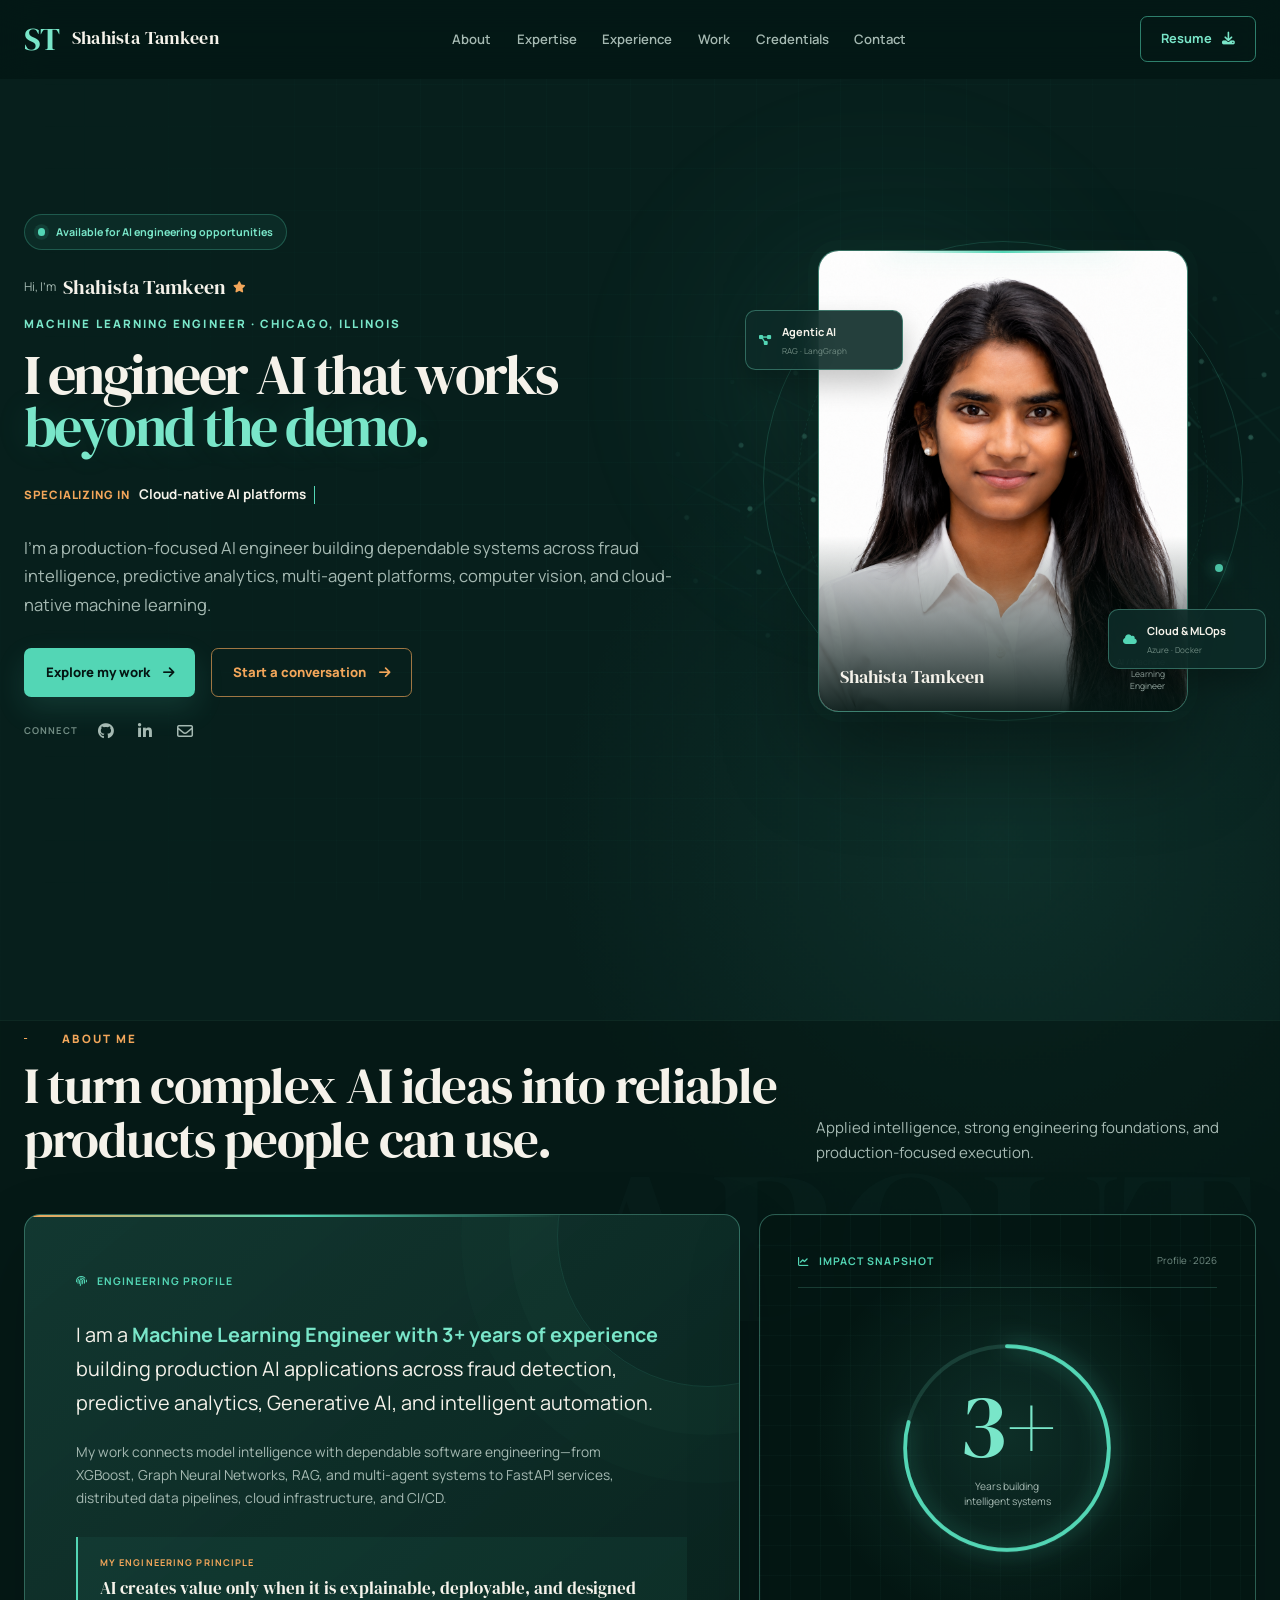
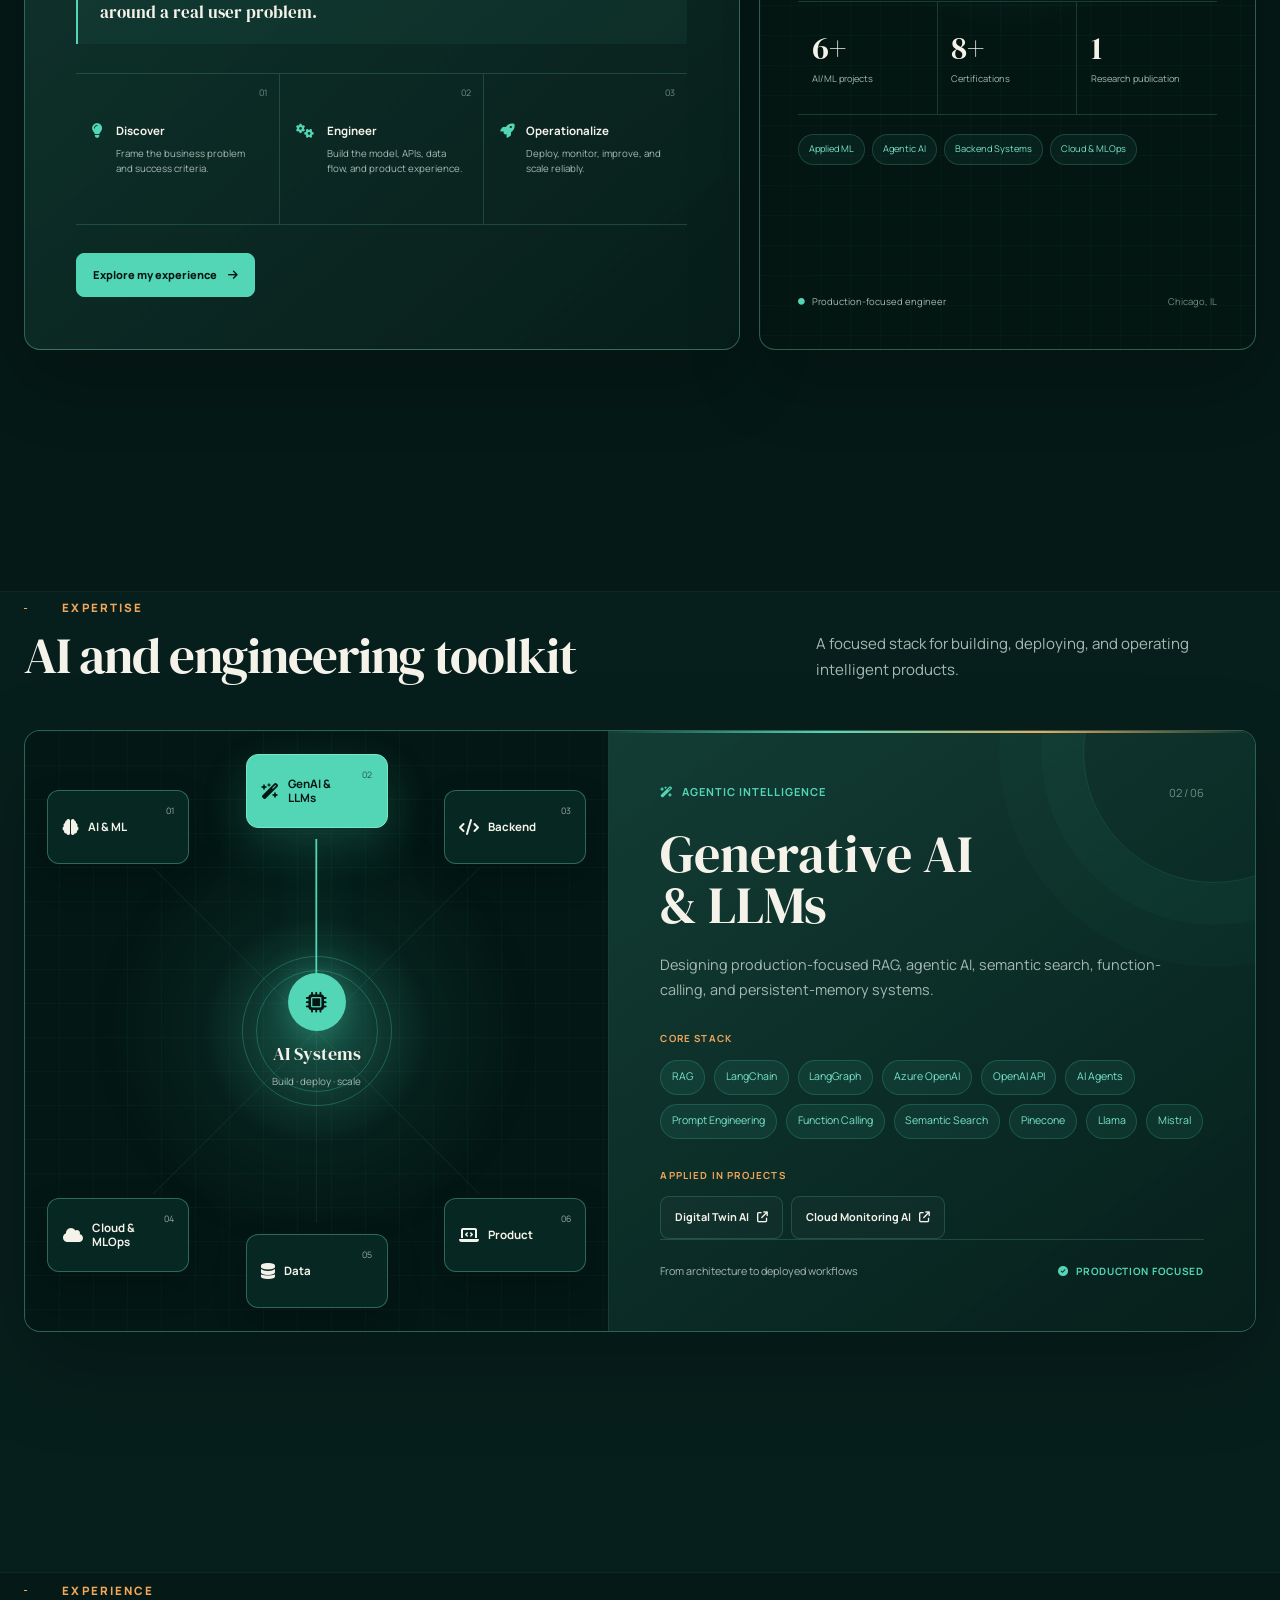
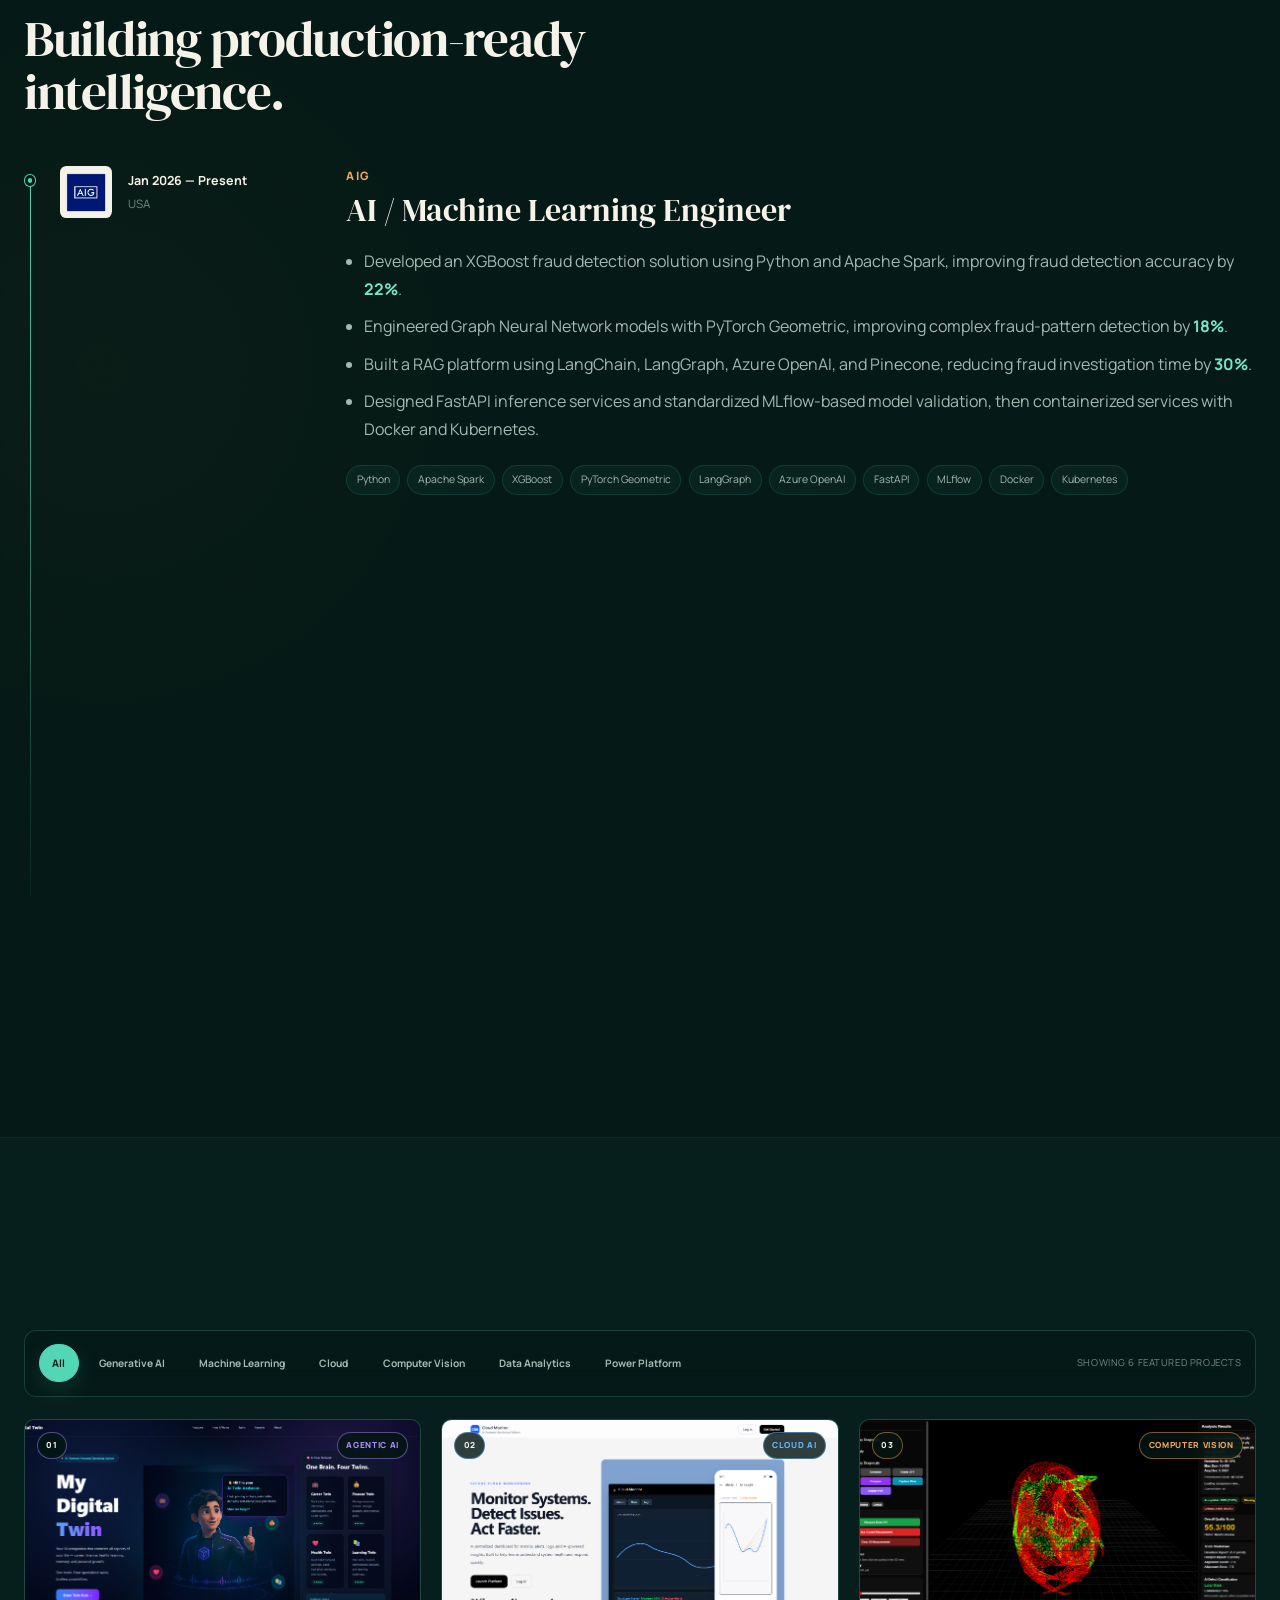
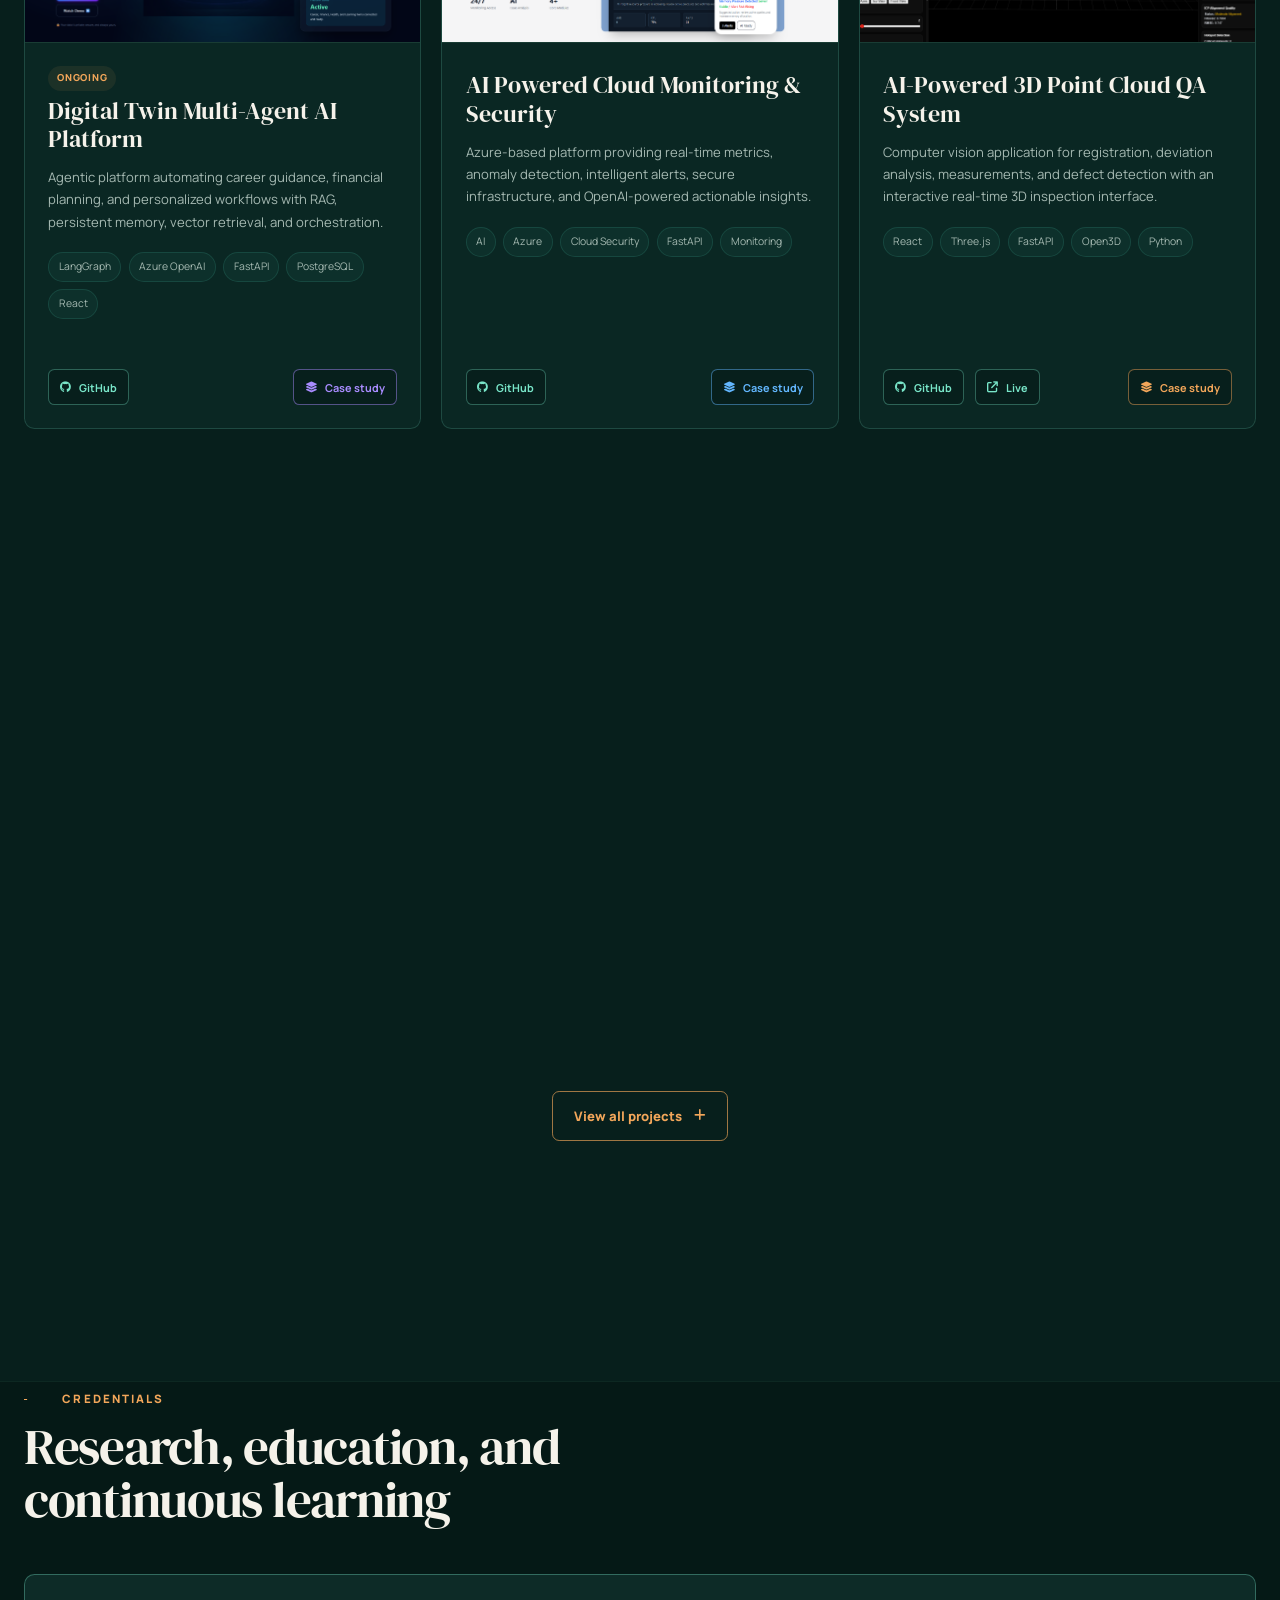
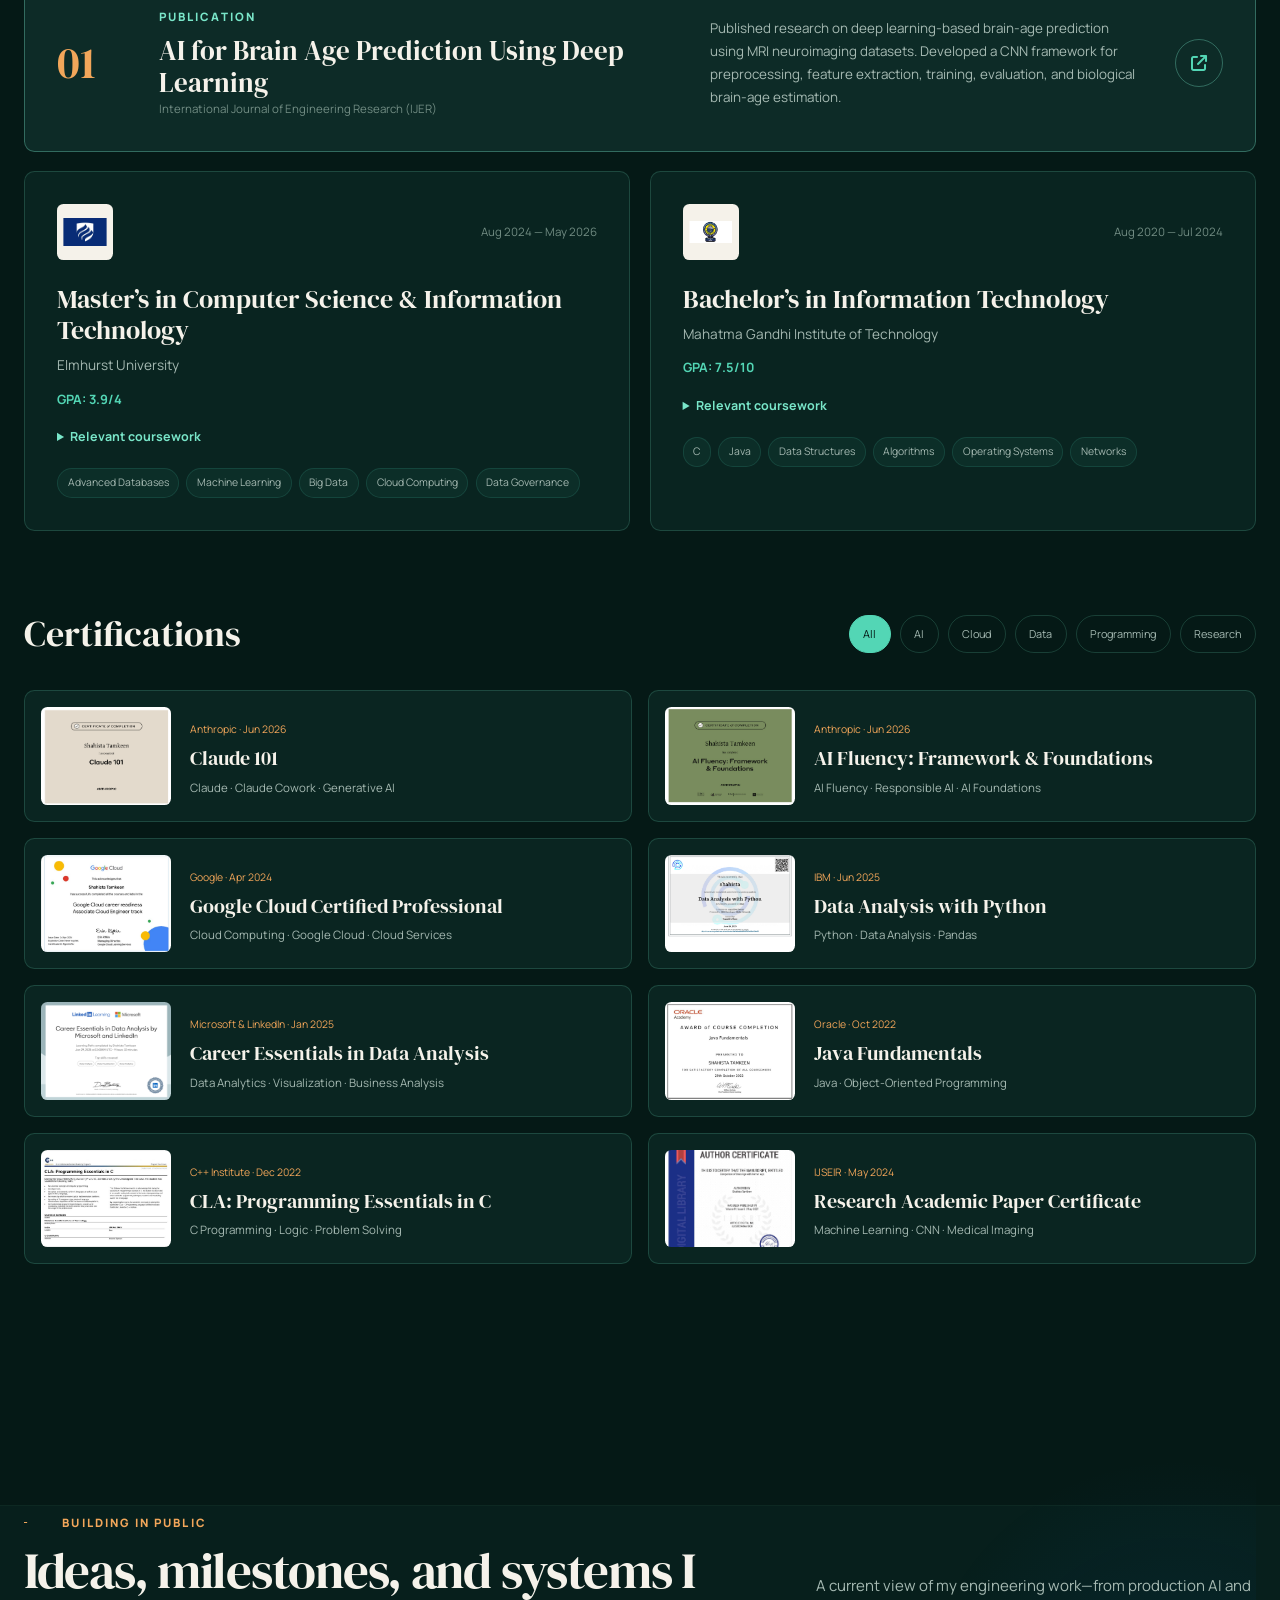
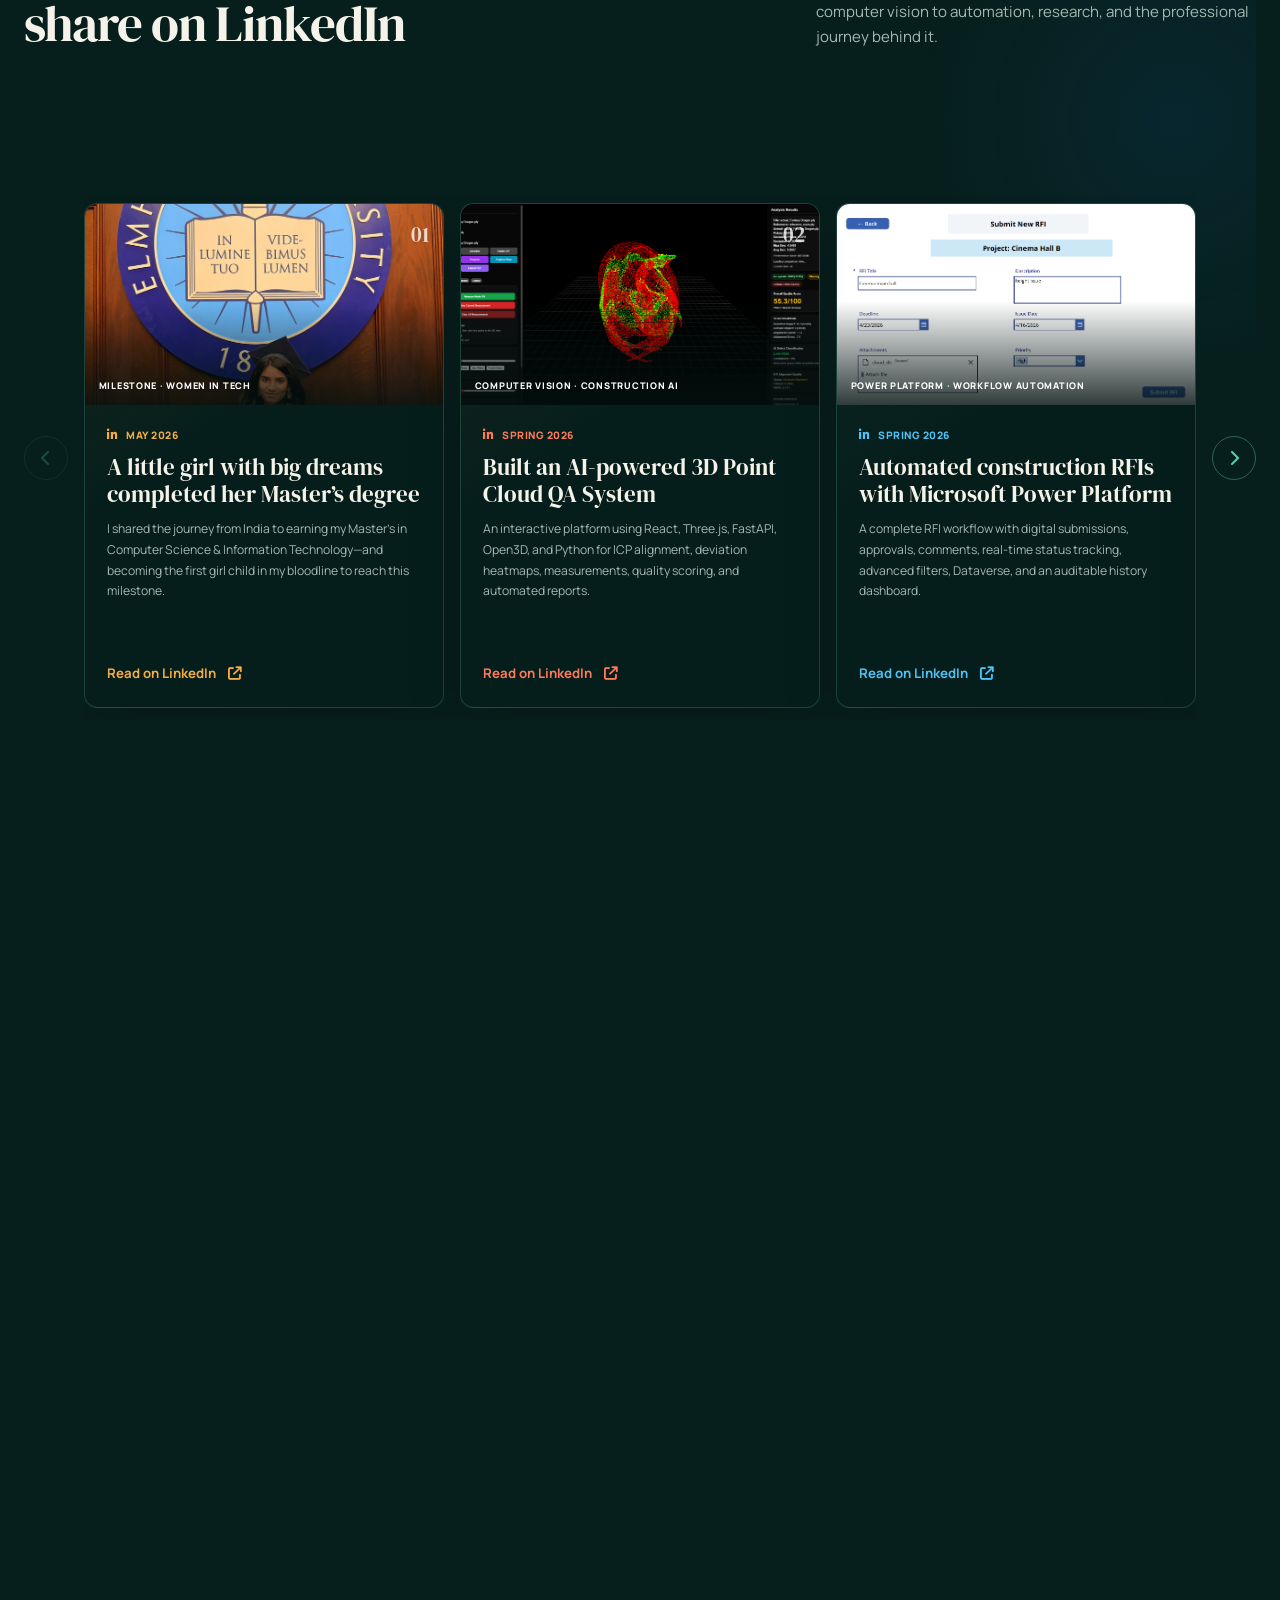
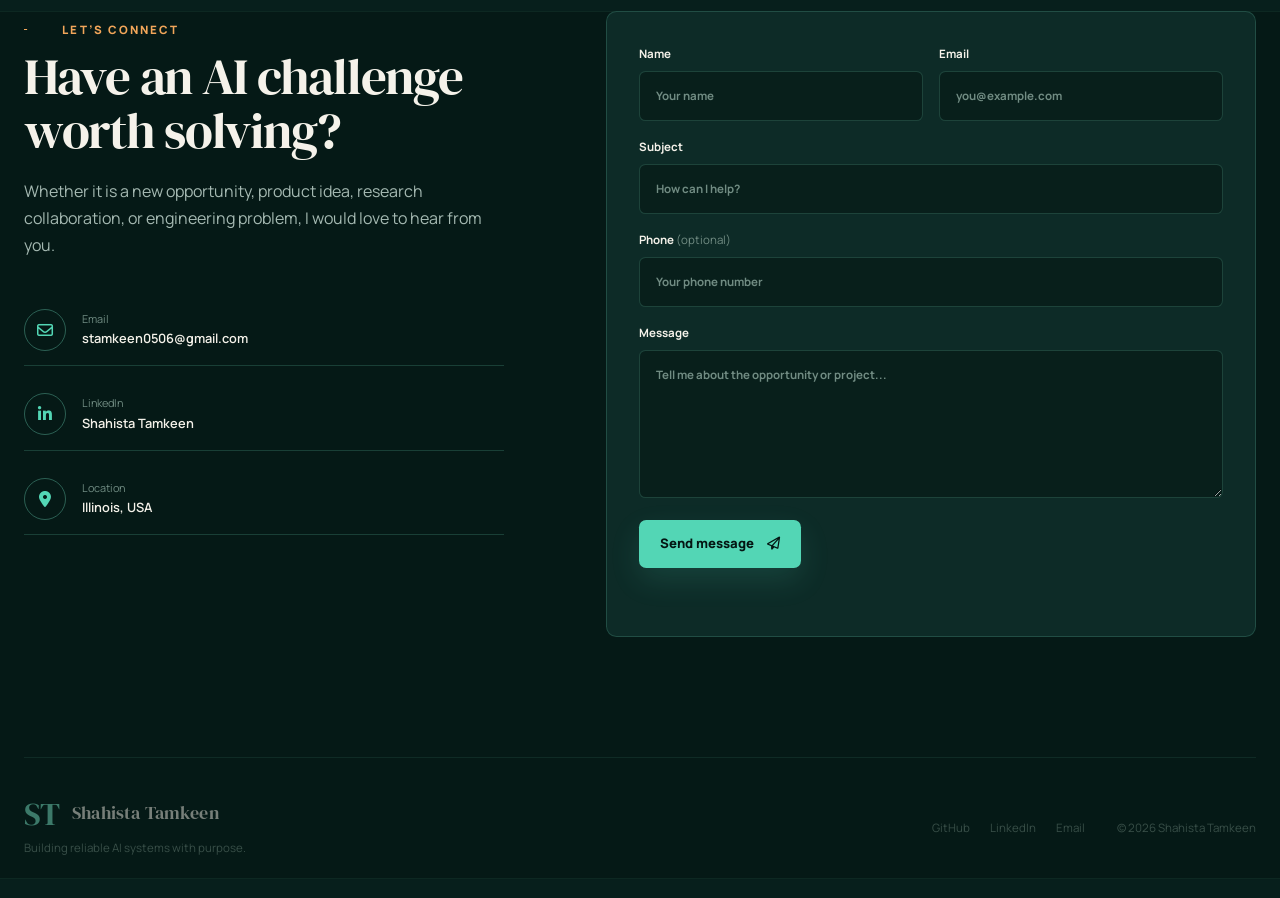
==== commit 568f898a: "made the portfolio mobile responsive" ====
--- a/index.html
+++ b/index.html
@@ -10,7 +10,7 @@
   <link rel="preconnect" href="https://fonts.gstatic.com" crossorigin>
   <link href="https://fonts.googleapis.com/css2?family=DM+Serif+Display&family=Manrope:wght@400;500;600;700;800&display=swap" rel="stylesheet">
   <link rel="stylesheet" href="https://cdnjs.cloudflare.com/ajax/libs/font-awesome/6.4.0/css/all.min.css">
-  <link rel="stylesheet" href="style.css?v=20260811-graduation-photo">
+  <link rel="stylesheet" href="style.css?v=20260811-portfolio-mobile-complete">
 </head>
 <body>
   <a class="skip-link" href="#main-content">Skip to content</a>
@@ -227,7 +227,7 @@
           </div>
 
           <div class="skill-detail-group">
-            <span class="skill-detail-label">Proof in projects</span>
+            <span class="skill-detail-label">Applied in projects</span>
             <div class="skill-proof-list" id="skill-proof-list">
               <a href="https://github.com/shahistatamkeen1/my_digital_twin" target="_blank" rel="noopener noreferrer">Digital Twin AI <i class="fas fa-arrow-up-right-from-square"></i></a>
               <a href="https://github.com/shahistatamkeen1/AI_powered_cloud_monitoring_and_security_platform" target="_blank" rel="noopener noreferrer">Cloud Monitoring AI <i class="fas fa-arrow-up-right-from-square"></i></a>
@@ -504,6 +504,6 @@
   </div>
 
   <script src="https://cdn.jsdelivr.net/npm/@emailjs/browser@3/dist/email.min.js"></script>
-  <script src="script.js?v=20260811-graduation-photo"></script>
+  <script src="script.js?v=20260811-portfolio-mobile-complete"></script>
 </body>
 </html>
--- a/style.css
+++ b/style.css
@@ -2532,8 +2532,12 @@
   grid-auto-columns: calc((100% - 2rem) / 3);
   gap: 1rem;
   overflow-x: auto;
+  overscroll-behavior-inline: contain;
+  scroll-padding-inline: 0.1rem;
   scroll-snap-type: x mandatory;
   scrollbar-width: none;
+  touch-action: pan-x;
+  -webkit-overflow-scrolling: touch;
   padding: 0.4rem 0 0.8rem;
 }
 
@@ -2547,6 +2551,7 @@
   flex-direction: column;
   overflow: hidden;
   scroll-snap-align: start;
+  scroll-snap-stop: always;
   background:
     linear-gradient(145deg, color-mix(in srgb, var(--linkedin-accent) 7%, transparent), transparent 42%),
     rgba(7, 31, 28, 0.95);
@@ -3038,14 +3043,37 @@
   .education-head { align-items: flex-start; }
   .cert-card { grid-template-columns: 96px 1fr; }
   .cert-preview { width: 96px; }
-  .linkedin-shell { grid-template-columns: 1fr; }
+  .updates-section::before { top: 8rem; right: -10rem; width: 22rem; height: 22rem; }
+  .updates-section .section-heading { gap: 1rem; margin-bottom: 1.75rem; }
+  .updates-section .section-heading h2 { font-size: clamp(2.15rem, 10.5vw, 3rem); }
+  .updates-section .section-summary { max-width: none; font-size: 0.82rem; line-height: 1.7; }
+  .linkedin-shell { width: 100%; min-width: 0; grid-template-columns: minmax(0, 1fr); }
   .slider-button { display: none; }
-  .linkedin-posts-grid { grid-auto-columns: 88%; }
-  .linkedin-profile-bar { grid-template-columns: 1fr; }
-  .linkedin-follow-link { grid-row: auto; grid-column: auto; justify-self: start; }
-  .linkedin-profile-topics { grid-column: auto; }
-  .linkedin-card { min-height: 480px; }
+  .linkedin-posts-grid { width: 100%; min-width: 0; grid-auto-columns: 92%; gap: 0.75rem; padding: 0.25rem 0 0.75rem; }
+  .linkedin-profile-bar { grid-template-columns: 1fr; gap: 0.9rem; padding: 0.95rem; }
+  .linkedin-profile-identity { min-width: 0; }
+  .linkedin-profile-identity > div { min-width: 0; }
+  .linkedin-profile-identity small { line-height: 1.45; white-space: normal; }
+  .linkedin-follow-link {
+    width: 100%;
+    grid-row: auto;
+    grid-column: auto;
+    justify-content: space-between;
+    justify-self: stretch;
+    padding-top: 0.8rem;
+    border-top: 1px solid var(--line);
+  }
+  .linkedin-profile-topics { width: 100%; grid-column: auto; justify-content: flex-start; }
+  .linkedin-profile-topics span { flex: 1 1 calc(50% - 0.45rem); text-align: center; }
+  .linkedin-card { min-height: 0; border-radius: 0.75rem; }
+  .linkedin-card:hover { transform: none; }
+  .linkedin-card-visual { aspect-ratio: 4 / 3; }
+  .linkedin-card-body { min-height: 300px; padding: 1.2rem; }
+  .linkedin-card h3 { font-size: 1.38rem; line-height: 1.16; }
+  .linkedin-card p { font-size: 0.74rem; line-height: 1.65; }
+  .linkedin-card .text-link { width: 100%; justify-content: space-between; }
   .linkedin-section-footer { align-items: flex-start; flex-direction: column; }
+  .linkedin-section-footer .text-link { width: 100%; justify-content: space-between; }
   .resume-panel { padding: 1.5rem; }
   .form-row { grid-template-columns: 1fr; gap: 0; }
   .contact-form { padding: 1.25rem; }
@@ -3072,6 +3100,20 @@
   .impact-metric { min-height: 88px; border-right: 0; border-bottom: 1px solid var(--line); }
   .impact-metric:last-child { border-bottom: 0; }
   .impact-footer { align-items: flex-start; flex-direction: column; }
+  .linkedin-profile-icon { width: 38px; height: 38px; }
+  .linkedin-profile-identity strong { font-size: 0.8rem; }
+  .linkedin-profile-identity small { font-size: 0.6rem; }
+  .linkedin-profile-topics { gap: 0.38rem; }
+  .linkedin-profile-topics span { padding: 0.36rem 0.42rem; font-size: 0.53rem; }
+  .linkedin-posts-grid { grid-auto-columns: 94%; }
+  .linkedin-card-visual { aspect-ratio: 5 / 4; }
+  .linkedin-card[data-theme="graduation"] .linkedin-card-visual img { object-position: center 42%; }
+  .linkedin-card-number { top: 0.7rem; right: 0.75rem; font-size: 1.15rem; }
+  .linkedin-card-topic { right: 0.7rem; bottom: 0.65rem; left: 0.7rem; font-size: 0.5rem; }
+  .linkedin-card-body { min-height: 310px; padding: 1.1rem; }
+  .linkedin-card h3 { font-size: 1.3rem; }
+  .linkedin-card-meta { font-size: 0.58rem; }
+  .linkedin-section-footer { font-size: 0.6rem; }
   .skills-map { grid-template-columns: 1fr; }
   .skill-hub { grid-column: auto; }
   .skill-detail-topline { align-items: flex-start; flex-direction: column; }
@@ -3111,6 +3153,252 @@
   .projects-grid .project-card .project-card-body {
     min-height: 0;
   }
+}
+
+/* Complete tablet and mobile responsive stabilization. */
+@media (max-width: 900px) {
+  html { scroll-padding-top: 82px; }
+  main section[id] { scroll-margin-top: 82px; }
+
+  .section-shell { padding-block: 5rem; }
+  .section-heading { margin-bottom: 2.35rem; }
+  .section-summary { max-width: 560px; }
+
+  .about-premium-shell,
+  .contact-grid,
+  .resume-panel { grid-template-columns: minmax(0, 1fr); }
+
+  .about-impact { min-height: 0; }
+  .projects-grid { grid-template-columns: repeat(2, minmax(0, 1fr)); }
+  .project-card { min-height: 0; }
+  .projects-grid .project-card .project-card-body { min-height: 350px; }
+
+  .contact-grid { gap: 3rem; }
+  .resume-panel { gap: 2rem; }
+}
+
+@media (max-width: 680px) {
+  html { scroll-padding-top: 74px; }
+  main section[id] { scroll-margin-top: 74px; }
+
+  body { overflow-x: clip; }
+  h1, h2, h3, p, a, strong, small, span { overflow-wrap: anywhere; }
+
+  .section-shell,
+  .site-footer,
+  .navbar { width: min(calc(100% - 2rem), var(--max)); }
+
+  .section-shell { padding-block: 4.25rem; }
+  .section-heading { gap: 0.9rem; margin-bottom: 1.9rem; }
+  .section-heading h2,
+  .contact-copy h2,
+  .resume-panel h2 { max-width: 100%; font-size: clamp(2.2rem, 10.8vw, 3.1rem); line-height: 1.02; }
+  .section-summary { max-width: 100%; font-size: 0.82rem; line-height: 1.65; }
+  .eyebrow { font-size: 0.64rem; letter-spacing: 0.14em; }
+
+  .navbar { min-height: 70px; }
+  .nav-links {
+    top: 70px;
+    right: 1rem;
+    left: 1rem;
+    max-height: 0;
+    overflow-y: auto;
+    overscroll-behavior: contain;
+  }
+  .nav-links.open { max-height: calc(100dvh - 86px); }
+  .nav-links a { min-height: 48px; display: flex; align-items: center; }
+  .menu-toggle { width: 44px; height: 44px; }
+
+  .hero { min-height: auto; padding-top: 6.8rem; padding-bottom: 2.4rem; }
+  .hero::before { width: 420px; height: 420px; }
+  .hero-grid { gap: 1.5rem; }
+  .hero-copy { min-width: 0; }
+  .availability { width: fit-content; margin-bottom: 1rem; font-size: 0.62rem; line-height: 1.4; }
+  .hero-greeting { font-size: 1.05rem; }
+  .hero h1 { max-width: 100%; font-size: clamp(2.65rem, 13.5vw, 3.65rem); line-height: 0.96; }
+  .hero-role-line { min-height: 0; margin-top: 1.2rem; }
+  .hero-role-line strong { font-size: 0.78rem; }
+  .hero-intro { margin-top: 1.1rem; font-size: 0.9rem; line-height: 1.7; }
+  .hero-actions { gap: 0.75rem; margin-top: 1.45rem; }
+  .button { width: 100%; min-height: 48px; padding-inline: 1rem; }
+  .hero-social-row { justify-content: flex-start; }
+  .hero-socials a { width: 42px; height: 42px; }
+  .hero-visual { min-height: 465px; margin-top: 0.25rem; overflow: hidden; }
+  .portrait-card { width: min(290px, 79vw); }
+  .portrait-orbit.orbit-outer { width: min(350px, 94vw); height: min(350px, 94vw); }
+  .portrait-orbit.orbit-inner { width: min(300px, 82vw); height: min(300px, 82vw); }
+  .network { width: 220px; height: 220px; }
+  .network-left { left: -28%; }
+  .network-right { right: -28%; }
+  .expertise-chip { min-width: 130px; max-width: 44%; padding: 0.58rem 0.62rem; font-size: 0.63rem; }
+  .chip-ai { top: 15%; left: 0; }
+  .chip-cloud { right: 0; bottom: 12%; }
+
+  .about-premium-shell { gap: 1rem; }
+  .about-premium-shell::before { top: -2.4rem; font-size: 5rem; }
+  .about-story { padding: 1.35rem; }
+  .about-impact { padding: 1.3rem; }
+  .about-lead { margin-top: 1.2rem; font-size: 1rem; line-height: 1.65; }
+  .about-narrative { font-size: 0.8rem; line-height: 1.7; }
+  .about-principle { margin-top: 1.35rem; padding: 1rem; }
+  .about-principle p { font-size: 0.98rem; }
+  .about-journey { margin-top: 1.4rem; }
+  .journey-step { min-height: 106px; padding: 1rem 0.8rem; }
+  .about-cta { width: 100%; justify-content: center; }
+  .impact-card-header { align-items: flex-start; }
+  .experience-dial { width: min(220px, 72vw); }
+  .about-specialisms span { flex: 1 1 calc(50% - 0.45rem); text-align: center; }
+
+  .skills-command-center { border-radius: 0.75rem; }
+  .skills-map { padding: 0.85rem; gap: 0.6rem; }
+  .skill-node,
+  .skill-node:hover { min-width: 0; padding: 0.7rem; }
+  .skill-node span { font-size: 0.67rem; }
+  .skill-detail-panel { padding: 1.35rem; }
+  .skill-detail-panel h3 { max-width: 100%; margin-top: 1.25rem; font-size: clamp(2.15rem, 11vw, 3rem); }
+  .skill-detail-description { margin-top: 1rem; font-size: 0.82rem; }
+  .skill-detail-group { margin-top: 1.45rem; }
+  .skill-chip-list span { font-size: 0.61rem; }
+  .skill-proof-list a { min-height: 44px; }
+
+  .timeline { padding-left: 1.25rem; }
+  .timeline::before { left: 0.1rem; }
+  .timeline-marker { left: -1.45rem; }
+  .timeline-item { gap: 1.2rem; padding-bottom: 3.4rem; }
+  .experience-meta { min-width: 0; align-items: center; }
+  .experience-meta img { width: 46px; height: 46px; flex: 0 0 auto; }
+  .experience-content h3 { font-size: 1.55rem; line-height: 1.15; }
+  .experience-content ul { margin-top: 1rem; padding-left: 1rem; font-size: 0.8rem; }
+  .experience-content li { margin-bottom: 0.8rem; }
+  .tech-tags { gap: 0.4rem; }
+  .tech-tags span { font-size: 0.58rem; }
+
+  .project-toolbar { min-width: 0; padding: 0.7rem; }
+  .project-filters { overscroll-behavior-inline: contain; scroll-snap-type: x proximity; }
+  .project-filter { min-height: 42px; scroll-snap-align: start; }
+  .projects-grid { grid-template-columns: minmax(0, 1fr); gap: 1rem; }
+  .project-card,
+  .project-card:hover { min-height: 0; transform: none; }
+  .projects-grid .project-card .project-media { aspect-ratio: 16 / 10; }
+  .projects-grid .project-card .project-card-body { min-height: 0; padding: 1.2rem; }
+  .project-card h3 { font-size: 1.4rem; line-height: 1.18; }
+  .project-card-body > p { margin: 0.7rem 0 1rem; font-size: 0.78rem; line-height: 1.65; }
+  .project-links { gap: 0.55rem; padding-top: 1rem; }
+  .project-links a,
+  .project-links button { min-height: 42px; flex: 1 1 auto; justify-content: center; }
+  .project-links .project-case-toggle { width: 100%; margin-left: 0; }
+  .center .button { max-width: 100%; }
+
+  .case-study-modal { padding: 0.55rem; }
+  .project-case-study { max-height: calc(100dvh - 1.1rem); padding: 1.05rem; }
+  .case-study-topline { gap: 0.7rem; }
+  .case-study-topline h3 { font-size: 1.55rem; line-height: 1.08; }
+  .case-study-close { width: 44px; height: 44px; }
+  .case-study-grid { margin-top: 1.15rem; }
+  .case-study-grid p { font-size: 0.74rem; }
+  .case-study-pipeline { gap: 0.7rem; }
+  .case-study-pipeline > div { width: 100%; }
+  .pipeline-step { font-size: 0.61rem; }
+
+  .publication-card { padding: 1.25rem; gap: 1rem; }
+  .publication-card h3 { font-size: 1.4rem; line-height: 1.2; }
+  .publication-card > p { font-size: 0.78rem; line-height: 1.65; }
+  .round-link { width: 44px; height: 44px; }
+  .education-card { padding: 1.25rem; }
+  .education-card h3 { margin-top: 1.15rem; font-size: 1.4rem; line-height: 1.2; }
+  .education-card > p { font-size: 0.8rem; }
+  .coursework summary { max-width: 100%; width: auto; }
+  .certificate-header { margin-top: 3.25rem; gap: 1rem; }
+  .certificate-header > h3 { font-size: 1.9rem; }
+  .cert-filters { width: 100%; }
+  .filter-btn { min-height: 42px; flex: 1 1 auto; }
+  .cert-card { gap: 0.9rem; }
+  .cert-card h3 { font-size: 1.12rem; line-height: 1.25; }
+
+  .resume-section { padding-top: 3.8rem; }
+  .resume-panel { padding: 1.35rem; }
+  .resume-panel .hero-actions { margin-top: 1.25rem; }
+  .resume-highlights { gap: 0.5rem; }
+  .resume-highlights span { flex: 1 1 calc(50% - 0.5rem); padding: 0.55rem 0.65rem; text-align: center; font-size: 0.64rem; }
+
+  .contact-grid { gap: 2.2rem; }
+  .contact-methods { margin-top: 1.6rem; }
+  .contact-methods a,
+  .contact-methods > div { min-width: 0; gap: 0.8rem; }
+  .contact-methods span { min-width: 0; }
+  .contact-methods strong { word-break: break-word; }
+  .contact-form { padding: 1.1rem; }
+  .contact-form input,
+  .contact-form textarea { min-height: 48px; padding: 0.8rem 0.85rem; font-size: 16px; }
+  .contact-form textarea { min-height: 150px; }
+
+  .site-footer { gap: 1.2rem; padding-block: 2rem; }
+  .site-footer .brand-name { display: inline; }
+  .footer-links { width: 100%; justify-content: flex-start; gap: 0.8rem 1.2rem; }
+  .footer-links a { min-height: 42px; display: inline-flex; align-items: center; }
+
+  .modal { padding: 0.55rem; }
+  .modal-panel,
+  .image-modal-panel,
+  .video-modal-panel { width: 100%; max-width: 100%; border-radius: 0.55rem; }
+  .modal-panel { height: calc(100dvh - 1.1rem); }
+  .image-modal-panel { height: calc(100dvh - 1.1rem); padding: 0.75rem; }
+  .video-modal-panel video { max-height: calc(100dvh - 1.1rem); }
+  .modal-close { width: 44px; height: 44px; }
+}
+
+@media (max-width: 520px) {
+  .skills-map { grid-template-columns: minmax(0, 1fr); }
+  .skill-hub { grid-column: auto; height: 132px; }
+  .skill-proof-list a { width: 100%; justify-content: space-between; }
+
+  .education-head { align-items: flex-start; flex-direction: column-reverse; }
+  .education-head img { width: 50px; height: 50px; }
+
+  .cert-card { grid-template-columns: minmax(0, 1fr); }
+  .cert-preview { width: 100%; aspect-ratio: 16 / 9; }
+  .cert-card > div { padding: 0.15rem 0.15rem 0.35rem; }
+
+  .impact-metrics { grid-template-columns: minmax(0, 1fr); }
+  .impact-metric { min-height: 86px; border-right: 0; border-bottom: 1px solid var(--line); }
+  .impact-metric:last-child { border-bottom: 0; }
+}
+
+@media (max-width: 380px) {
+  .section-shell,
+  .site-footer,
+  .navbar { width: min(calc(100% - 1.25rem), var(--max)); }
+
+  .section-shell { padding-block: 3.8rem; }
+  .section-heading h2,
+  .contact-copy h2,
+  .resume-panel h2 { font-size: clamp(2rem, 11.5vw, 2.55rem); }
+  .hero { padding-top: 6.25rem; }
+  .hero h1 { font-size: clamp(2.4rem, 14vw, 3rem); }
+  .hero-visual { min-height: 430px; }
+  .portrait-card { width: min(255px, 80vw); }
+  .portrait-orbit.orbit-outer { width: min(310px, 96vw); height: min(310px, 96vw); }
+  .portrait-orbit.orbit-inner { width: min(265px, 84vw); height: min(265px, 84vw); }
+  .expertise-chip { min-width: 112px; max-width: 46%; font-size: 0.58rem; }
+  .expertise-chip i { font-size: 0.8rem; }
+  .portrait-nameplate { right: 0.8rem; bottom: 0.8rem; left: 0.8rem; }
+  .portrait-nameplate span { font-size: 0.95rem; }
+
+  .about-specialisms span,
+  .resume-highlights span { flex-basis: 100%; }
+  .project-links a,
+  .project-links button { width: 100%; flex-basis: 100%; }
+  .linkedin-posts-grid { grid-auto-columns: 96%; }
+  .contact-methods i { width: 38px; height: 38px; flex: 0 0 auto; }
+  .site-footer .brand-name { font-size: 0.95rem; }
+}
+
+@media (hover: none) and (pointer: coarse) {
+  .button:hover,
+  .about-cta:hover,
+  .project-card:hover,
+  .journey-step:hover,
+  .skill-proof-list a:hover { transform: none; }
 }
 
 @media (prefers-reduced-motion: reduce) {
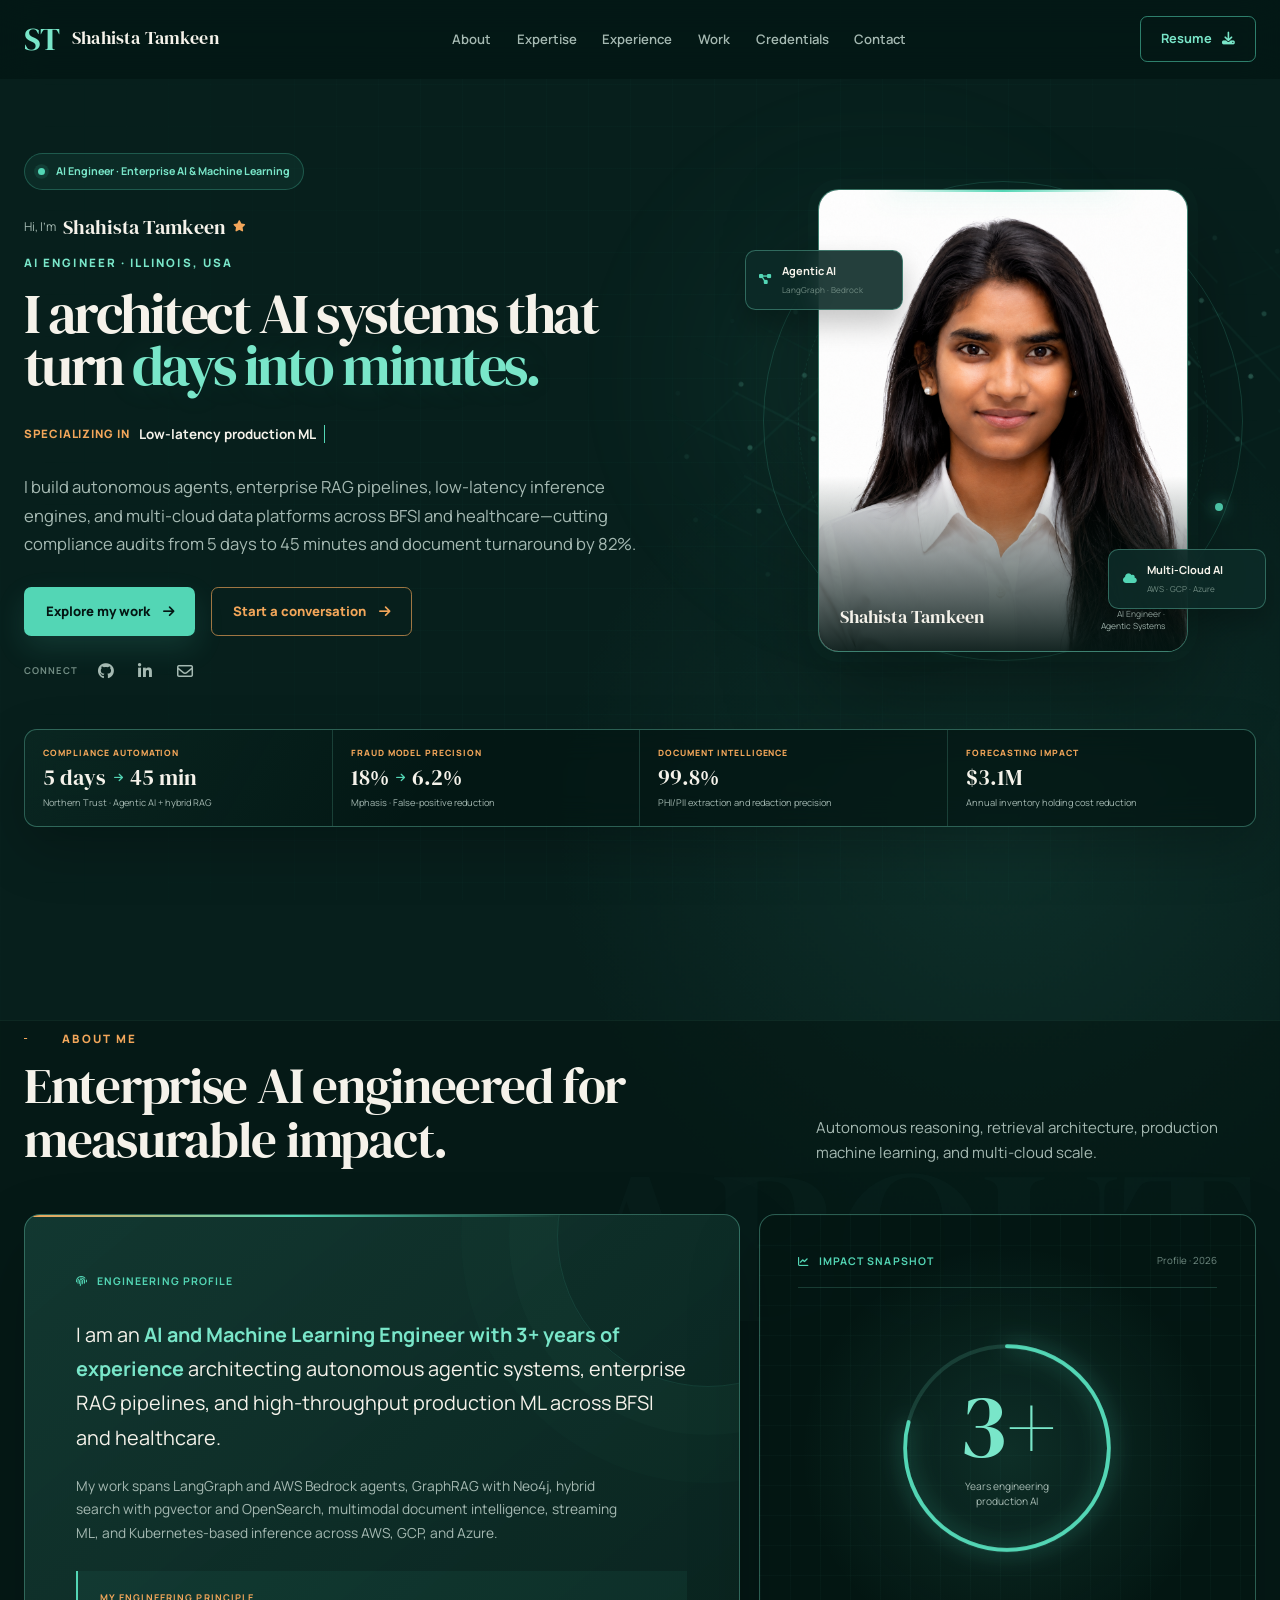
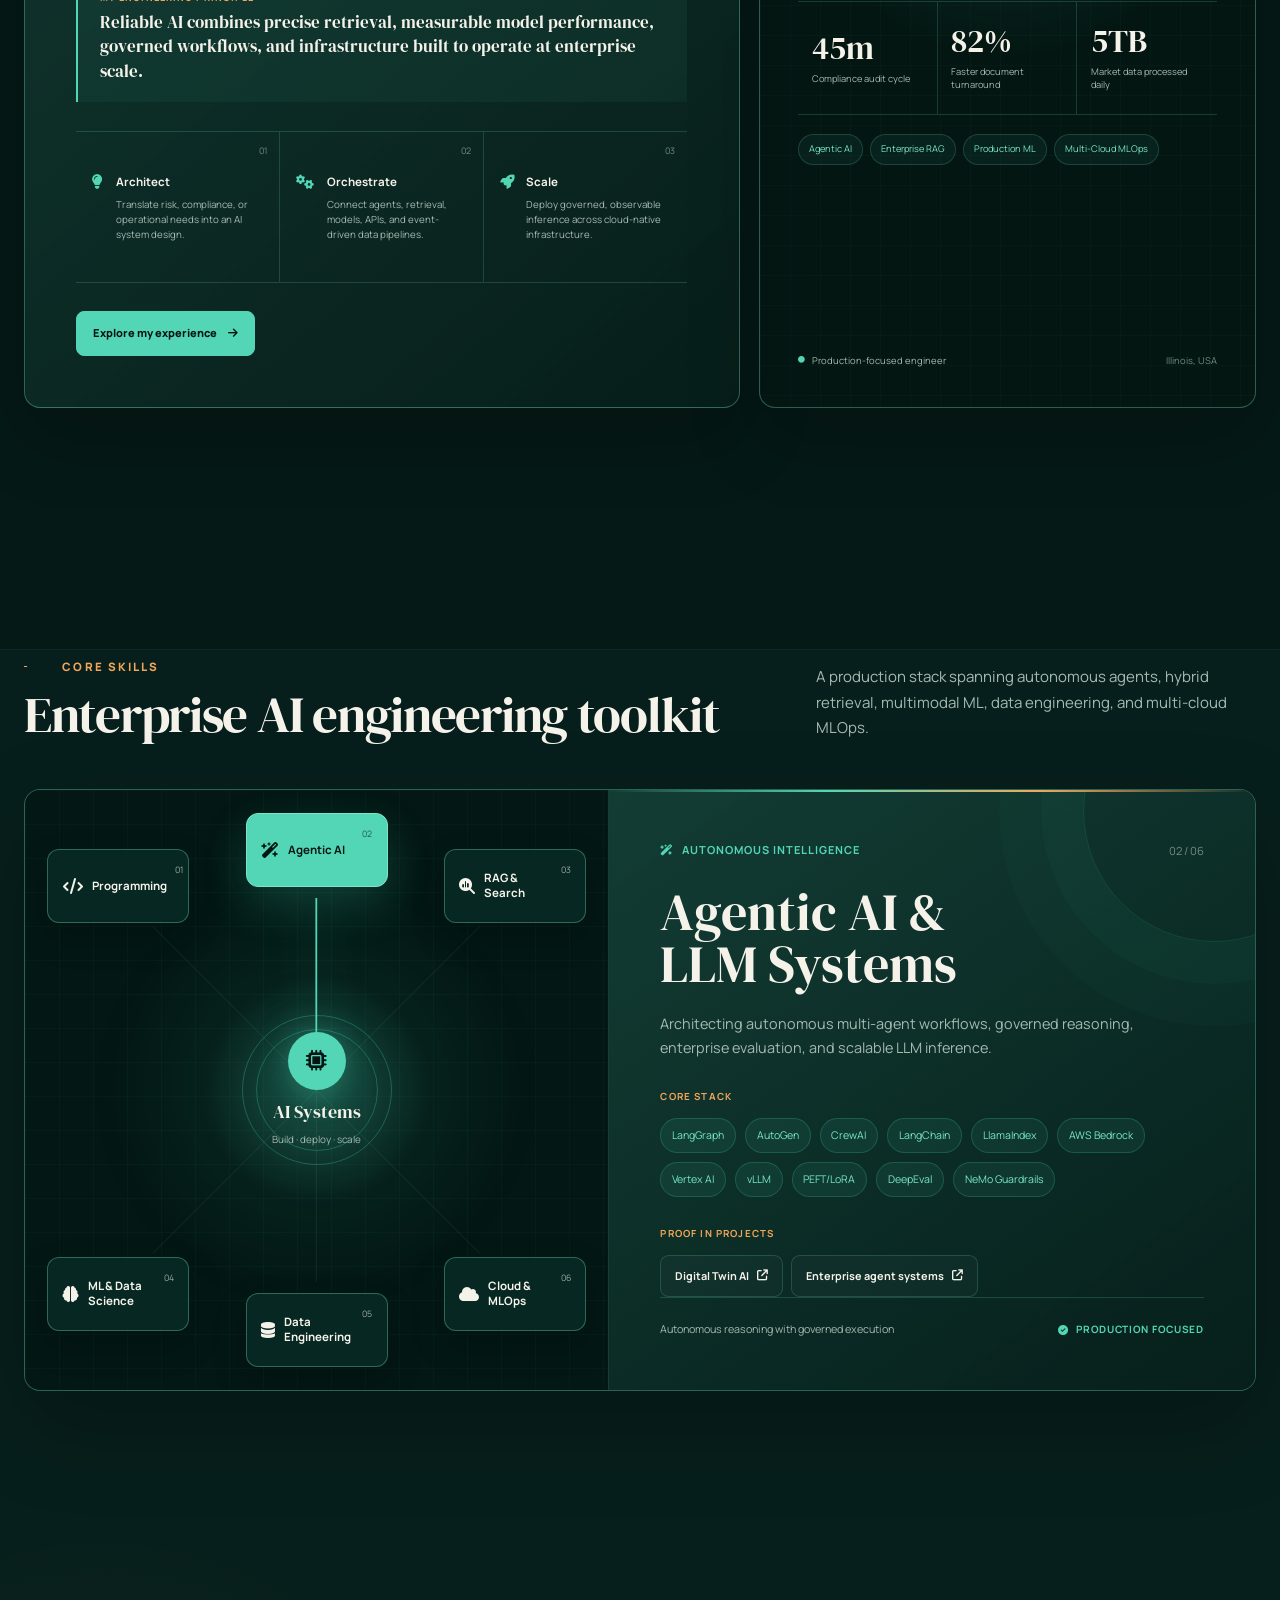
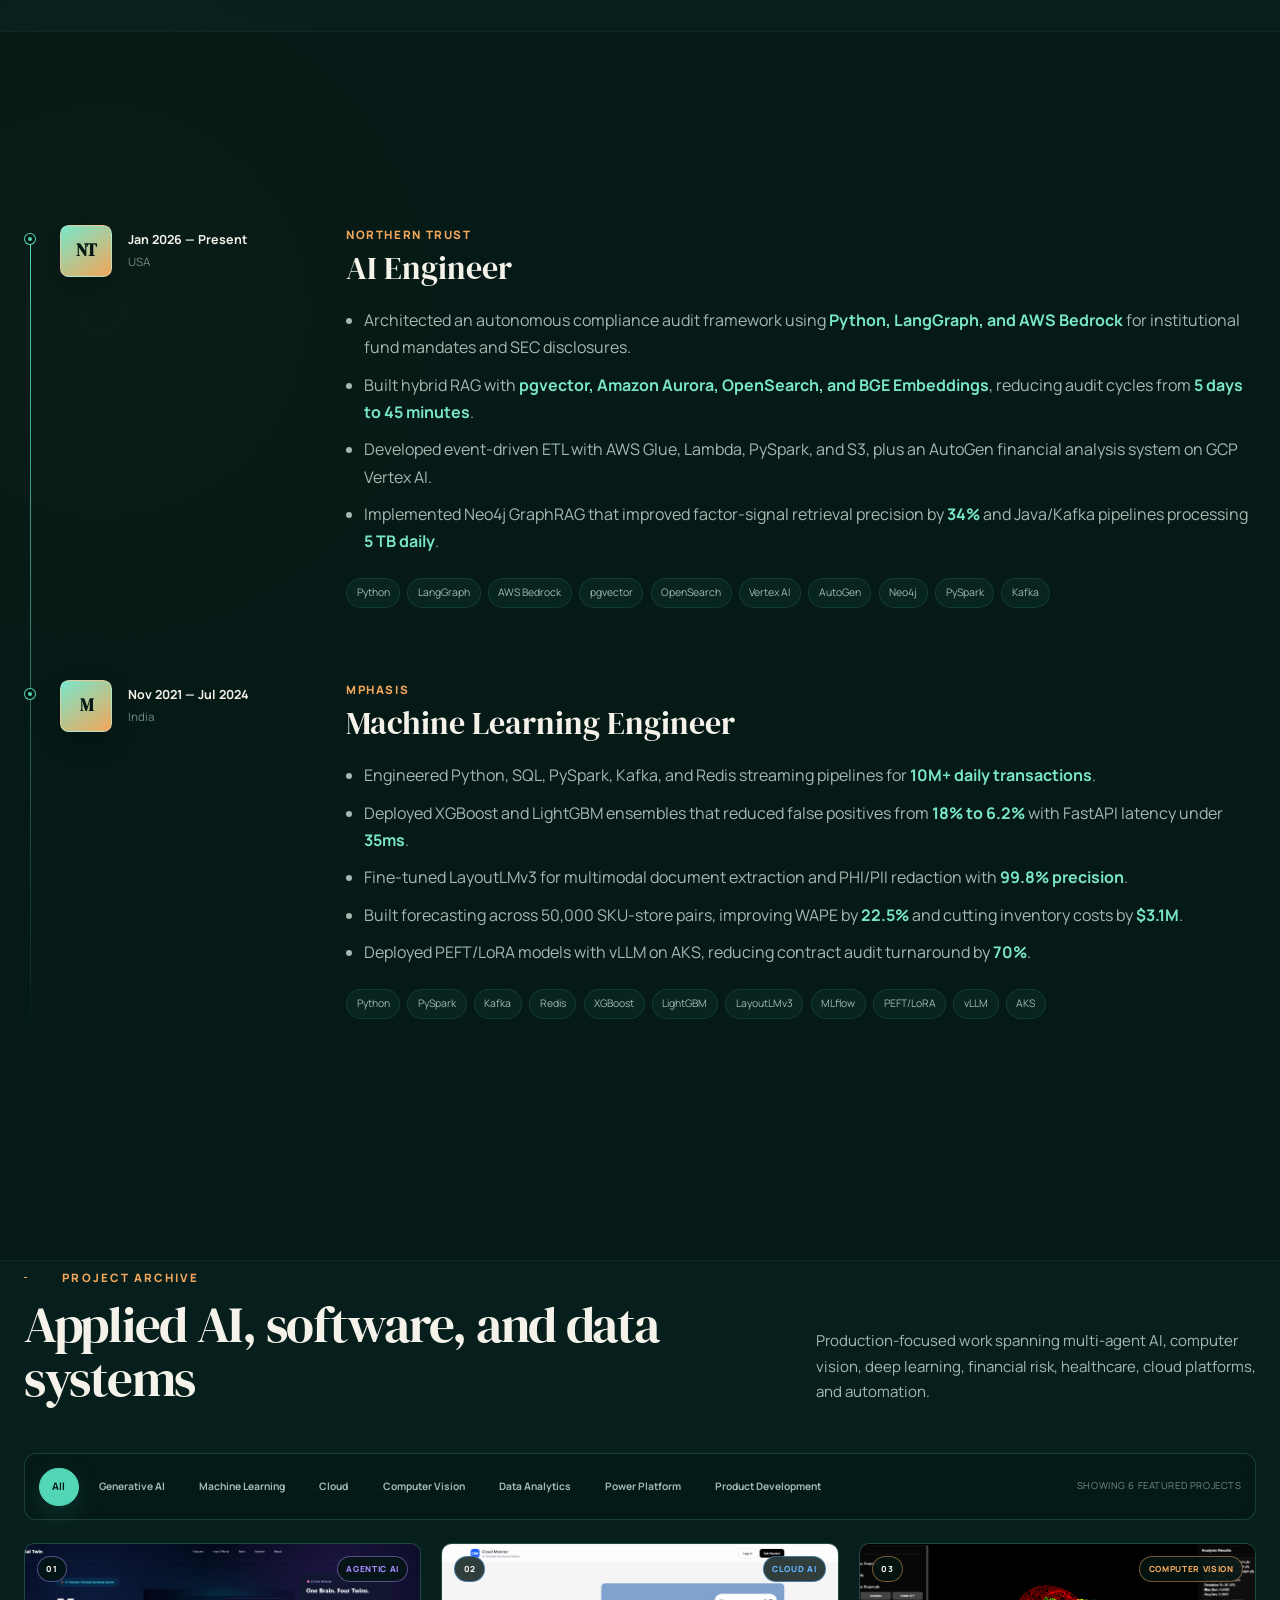
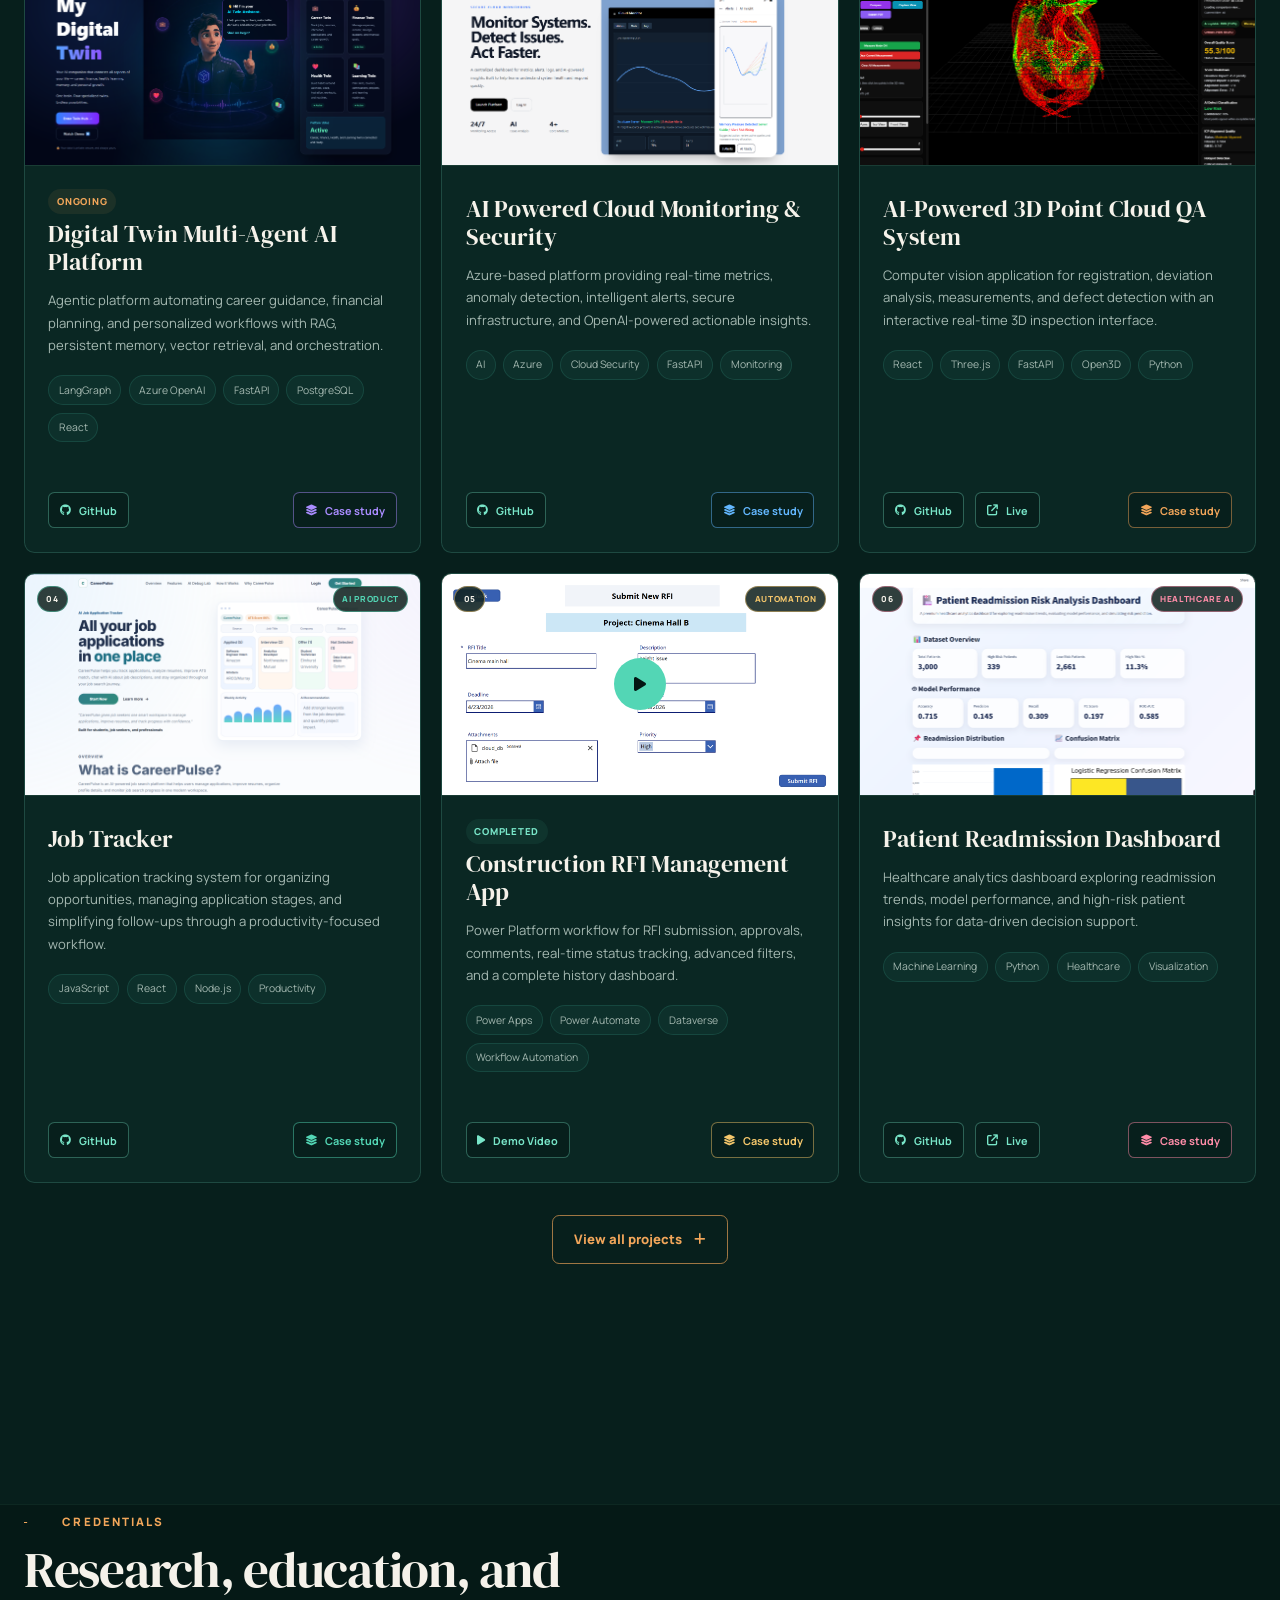
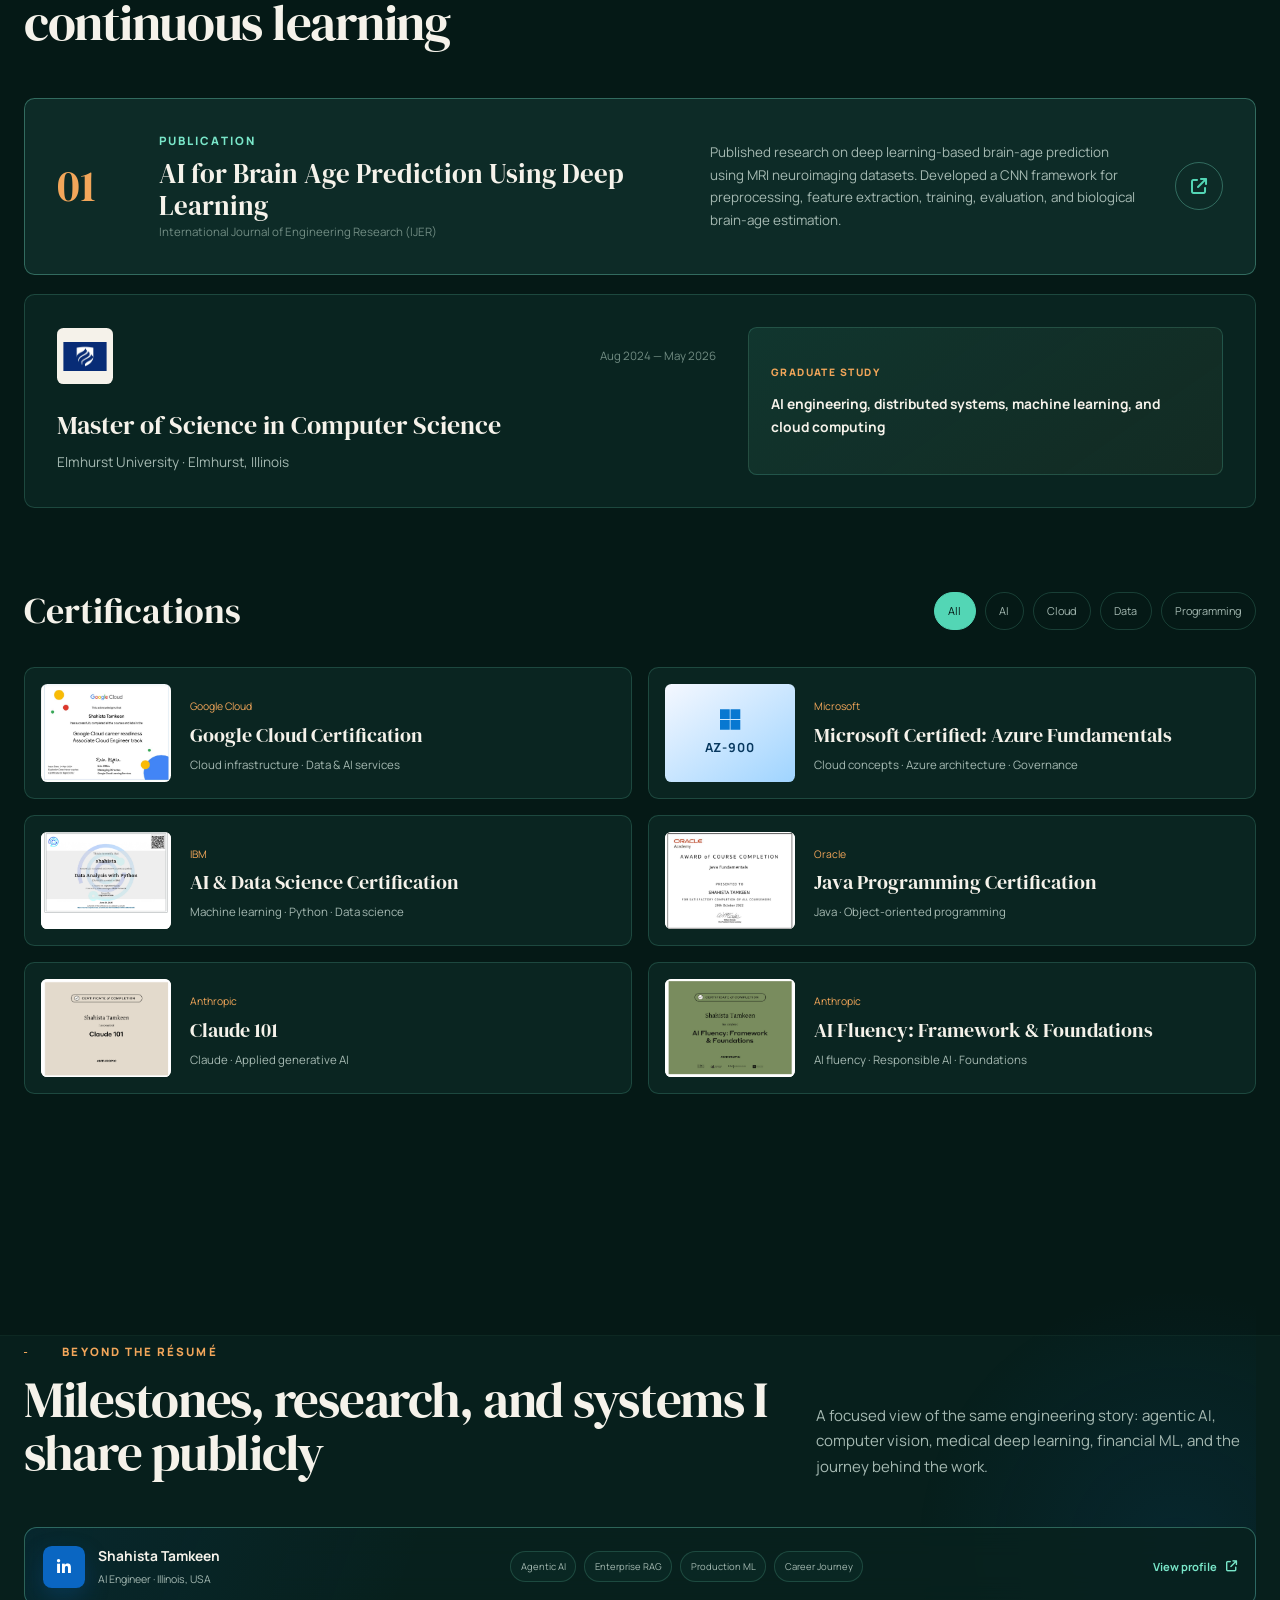
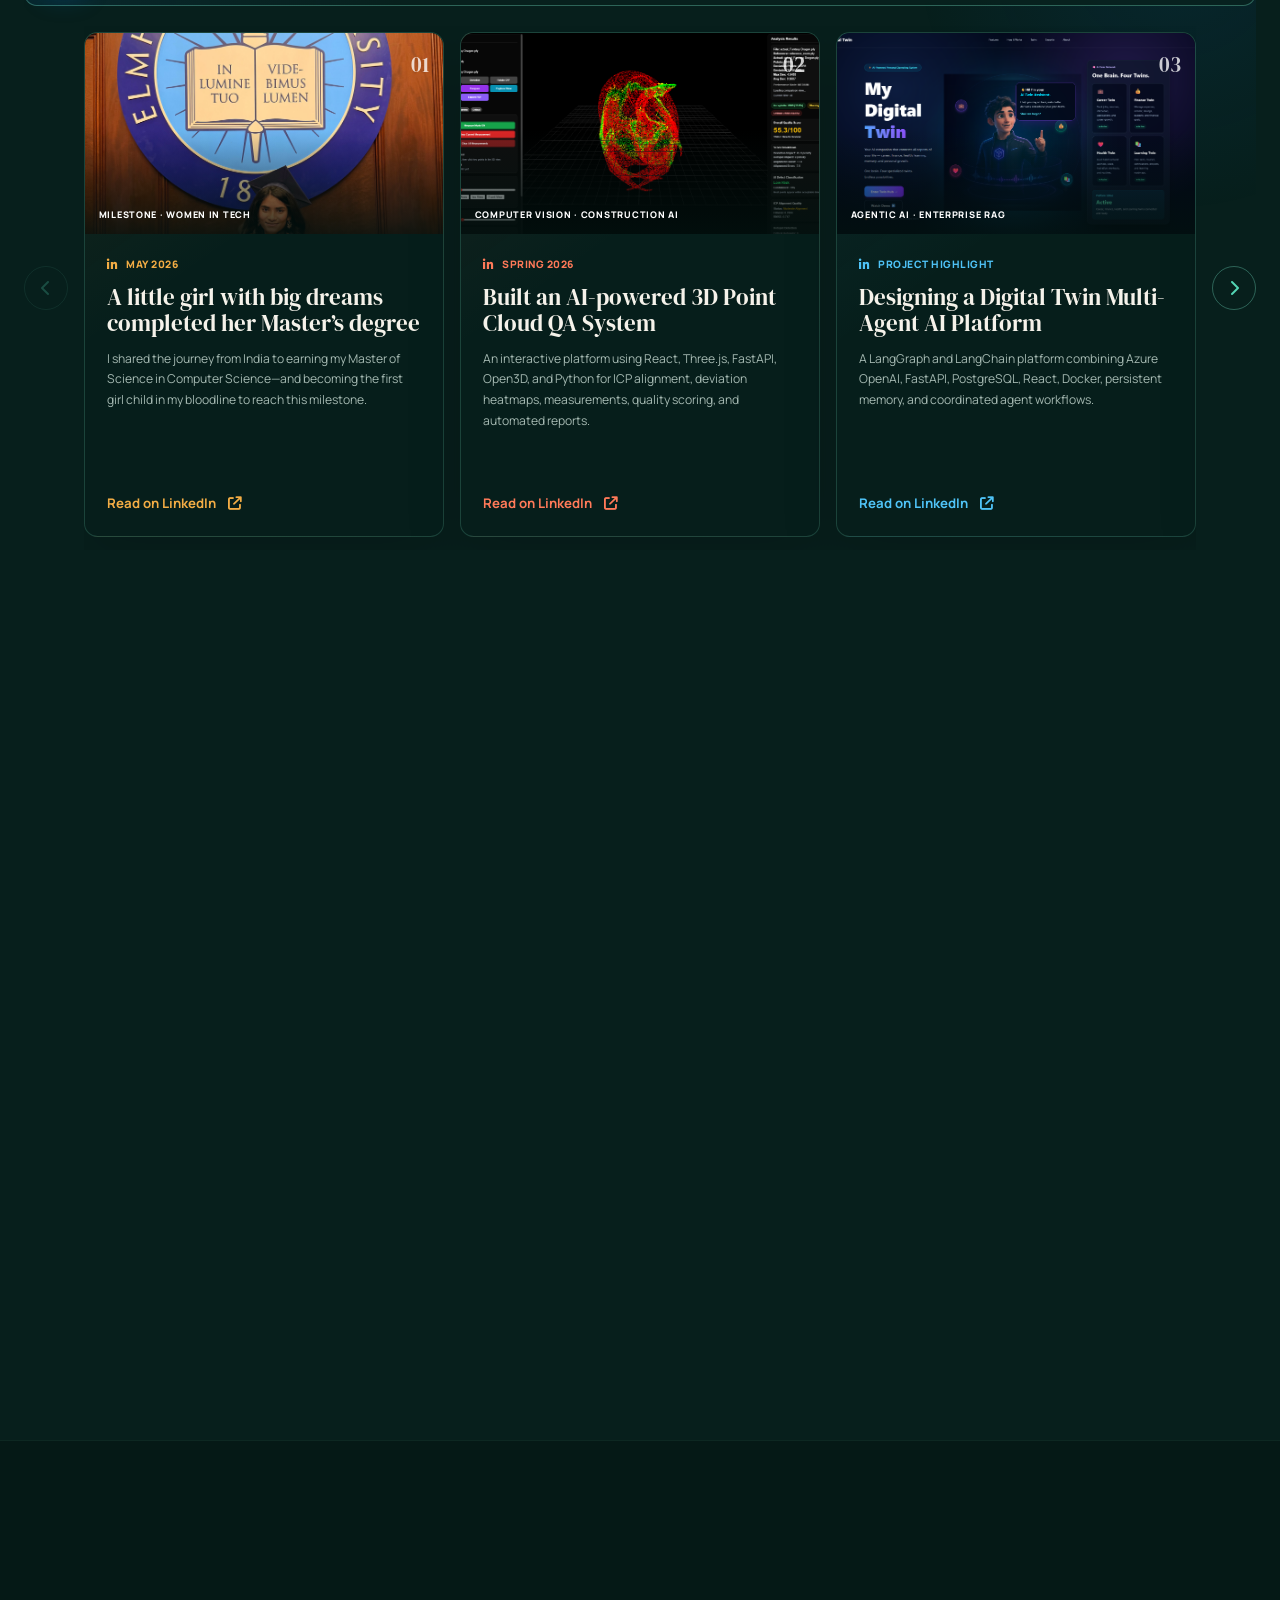
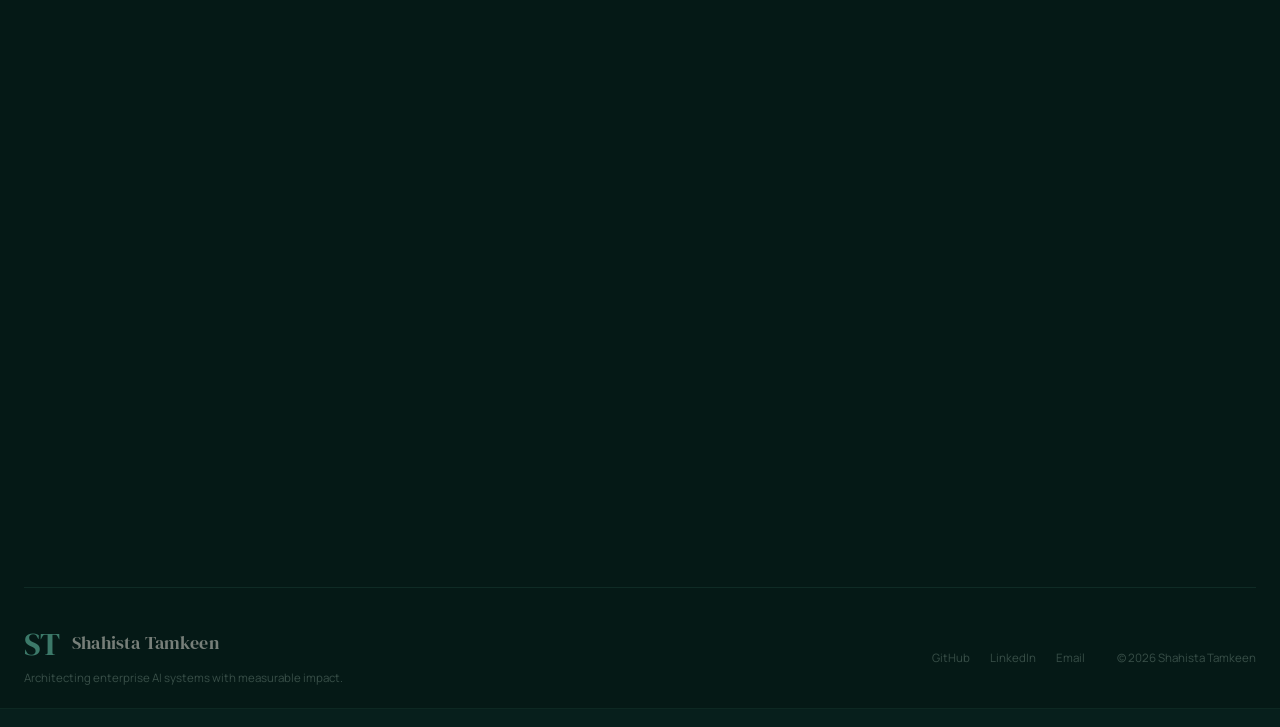
==== commit 2ec441f3: "updated according to new resume" ====
--- a/index.html
+++ b/index.html
@@ -3,14 +3,14 @@
 <head>
   <meta charset="UTF-8">
   <meta name="viewport" content="width=device-width, initial-scale=1.0">
-  <meta name="description" content="Shahista Tamkeen — Machine Learning Engineer building production AI, Generative AI, RAG, agentic systems, and cloud-native applications.">
+  <meta name="description" content="Shahista Tamkeen — AI Engineer architecting autonomous agentic systems, enterprise RAG pipelines, low-latency ML models, and multi-cloud data platforms.">
   <meta name="theme-color" content="#071f1c">
-  <title>Shahista Tamkeen | AI & Machine Learning Engineer</title>
+  <title>Shahista Tamkeen | AI Engineer</title>
   <link rel="preconnect" href="https://fonts.googleapis.com">
   <link rel="preconnect" href="https://fonts.gstatic.com" crossorigin>
   <link href="https://fonts.googleapis.com/css2?family=DM+Serif+Display&family=Manrope:wght@400;500;600;700;800&display=swap" rel="stylesheet">
   <link rel="stylesheet" href="https://cdnjs.cloudflare.com/ajax/libs/font-awesome/6.4.0/css/all.min.css">
-  <link rel="stylesheet" href="style.css?v=20260811-portfolio-mobile-complete">
+  <link rel="stylesheet" href="style.css?v=20260813-resume-v3-projects-restored">
 </head>
 <body>
   <a class="skip-link" href="#main-content">Skip to content</a>
@@ -35,7 +35,7 @@
         <a href="#contact">Contact</a>
       </div>
 
-      <a class="nav-resume" href="Shahista_Tamkeen_Resume.pdf" download>
+      <a class="nav-resume" href="Shahista_AI_Engineer_Resume.pdf" download>
         Resume <i class="fas fa-download" aria-hidden="true"></i>
       </a>
     </nav>
@@ -45,19 +45,19 @@
     <section class="hero section-shell" id="home">
       <div class="hero-grid">
         <div class="hero-copy hero-sequence reveal">
-          <div class="availability"><span></span> Available for AI engineering opportunities</div>
+          <div class="availability"><span></span> AI Engineer · Enterprise AI &amp; Machine Learning</div>
           <p class="hero-greeting"><span>Hi, I’m</span> Shahista Tamkeen <i class="fas fa-star" aria-hidden="true"></i></p>
-          <p class="eyebrow">Machine Learning Engineer · Chicago, Illinois</p>
-          <h1>I engineer AI that works <em>beyond the demo.</em></h1>
+          <p class="eyebrow">AI Engineer · Illinois, USA</p>
+          <h1>I architect AI systems that turn <em>days into minutes.</em></h1>
 
           <div class="hero-role-line" aria-live="polite">
             <span>Specializing in</span>
-            <strong id="hero-rotating-specialty">Agentic AI &amp; RAG systems</strong>
+            <strong id="hero-rotating-specialty">Autonomous agentic AI systems</strong>
             <i class="hero-type-cursor" aria-hidden="true"></i>
           </div>
 
           <p class="hero-intro">
-            I’m a production-focused AI engineer building dependable systems across fraud intelligence, predictive analytics, multi-agent platforms, computer vision, and cloud-native machine learning.
+            I build autonomous agents, enterprise RAG pipelines, low-latency inference engines, and multi-cloud data platforms across BFSI and healthcare—cutting compliance audits from 5 days to 45 minutes and document turnaround by 82%.
           </p>
           <div class="hero-actions">
             <a class="button button-primary" href="#projects">Explore my work <i class="fas fa-arrow-right" aria-hidden="true"></i></a>
@@ -69,7 +69,7 @@
             <div class="hero-socials" aria-label="Social links">
               <a href="https://github.com/shahistatamkeen1" target="_blank" rel="noopener noreferrer" aria-label="GitHub"><i class="fab fa-github"></i></a>
               <a href="https://www.linkedin.com/in/shahista-tamkeen/" target="_blank" rel="noopener noreferrer" aria-label="LinkedIn"><i class="fab fa-linkedin-in"></i></a>
-              <a href="mailto:stamkeen0506@gmail.com" aria-label="Email"><i class="far fa-envelope"></i></a>
+              <a href="mailto:shahistatamkeen76@gmail.com" aria-label="Email"><i class="far fa-envelope"></i></a>
             </div>
           </div>
         </div>
@@ -86,48 +86,55 @@
             <img src="images/profile1.png" alt="Shahista Tamkeen" class="hero-portrait">
             <div class="portrait-nameplate">
               <span>Shahista Tamkeen</span>
-              <small>AI / Machine Learning Engineer</small>
-            </div>
-          </div>
-
-          <div class="expertise-chip chip-ai"><i class="fas fa-diagram-project"></i><span>Agentic AI</span><small>RAG · LangGraph</small></div>
-          <div class="expertise-chip chip-cloud"><i class="fas fa-cloud"></i><span>Cloud &amp; MLOps</span><small>Azure · Docker</small></div>
-        </div>
+              <small>AI Engineer · Agentic Systems</small>
+            </div>
+          </div>
+
+          <div class="expertise-chip chip-ai"><i class="fas fa-diagram-project"></i><span>Agentic AI</span><small>LangGraph · Bedrock</small></div>
+          <div class="expertise-chip chip-cloud"><i class="fas fa-cloud"></i><span>Multi-Cloud AI</span><small>AWS · GCP · Azure</small></div>
+        </div>
+      </div>
+
+      <div class="hero-impact-ribbon reveal" aria-label="Résumé impact highlights">
+        <div><span>Compliance automation</span><strong>5 days <i class="fas fa-arrow-right"></i> 45 min</strong><small>Northern Trust · Agentic AI + hybrid RAG</small></div>
+        <div><span>Fraud model precision</span><strong>18% <i class="fas fa-arrow-right"></i> 6.2%</strong><small>Mphasis · False-positive reduction</small></div>
+        <div><span>Document intelligence</span><strong>99.8%</strong><small>PHI/PII extraction and redaction precision</small></div>
+        <div><span>Forecasting impact</span><strong>$3.1M</strong><small>Annual inventory holding cost reduction</small></div>
       </div>
     </section>
 
     <section class="about section-shell" id="about">
       <div class="section-heading reveal">
-        <div><p class="eyebrow accent-line">About me</p><h2>I turn complex AI ideas into reliable products people can use.</h2></div>
-        <p class="section-summary">Applied intelligence, strong engineering foundations, and production-focused execution.</p>
+        <div><p class="eyebrow accent-line">About me</p><h2>Enterprise AI engineered for measurable impact.</h2></div>
+        <p class="section-summary">Autonomous reasoning, retrieval architecture, production machine learning, and multi-cloud scale.</p>
       </div>
 
       <div class="about-premium-shell">
         <article class="about-story reveal">
           <span class="about-panel-label"><i class="fas fa-fingerprint"></i> Engineering profile</span>
-          <p class="about-lead">I am a <strong>Machine Learning Engineer with 3+ years of experience</strong> building production AI applications across fraud detection, predictive analytics, Generative AI, and intelligent automation.</p>
-          <p class="about-narrative">My work connects model intelligence with dependable software engineering—from XGBoost, Graph Neural Networks, RAG, and multi-agent systems to FastAPI services, distributed data pipelines, cloud infrastructure, and CI/CD.</p>
+          <p class="about-lead">I am an <strong>AI and Machine Learning Engineer with 3+ years of experience</strong> architecting autonomous agentic systems, enterprise RAG pipelines, and high-throughput production ML across BFSI and healthcare.</p>
+          <p class="about-narrative">My work spans LangGraph and AWS Bedrock agents, GraphRAG with Neo4j, hybrid search with pgvector and OpenSearch, multimodal document intelligence, streaming ML, and Kubernetes-based inference across AWS, GCP, and Azure.</p>
 
           <blockquote class="about-principle">
             <span>My engineering principle</span>
-            <p>AI creates value only when it is explainable, deployable, and designed around a real user problem.</p>
+            <p>Reliable AI combines precise retrieval, measurable model performance, governed workflows, and infrastructure built to operate at enterprise scale.</p>
           </blockquote>
 
           <div class="about-journey" aria-label="My engineering approach">
             <div class="journey-step">
               <span class="journey-index">01</span>
               <i class="fas fa-lightbulb"></i>
-              <div><strong>Discover</strong><small>Frame the business problem and success criteria.</small></div>
+              <div><strong>Architect</strong><small>Translate risk, compliance, or operational needs into an AI system design.</small></div>
             </div>
             <div class="journey-step">
               <span class="journey-index">02</span>
               <i class="fas fa-gears"></i>
-              <div><strong>Engineer</strong><small>Build the model, APIs, data flow, and product experience.</small></div>
+              <div><strong>Orchestrate</strong><small>Connect agents, retrieval, models, APIs, and event-driven data pipelines.</small></div>
             </div>
             <div class="journey-step">
               <span class="journey-index">03</span>
               <i class="fas fa-rocket"></i>
-              <div><strong>Operationalize</strong><small>Deploy, monitor, improve, and scale reliably.</small></div>
+              <div><strong>Scale</strong><small>Deploy governed, observable inference across cloud-native infrastructure.</small></div>
             </div>
           </div>
 
@@ -145,22 +152,22 @@
               <circle class="dial-track" cx="60" cy="60" r="47"></circle>
               <circle class="dial-progress" cx="60" cy="60" r="47"></circle>
             </svg>
-            <div class="dial-value"><strong data-count="3" data-suffix="+">3+</strong><span>Years building<br>intelligent systems</span></div>
+            <div class="dial-value"><strong data-count="3" data-suffix="+">3+</strong><span>Years engineering<br>production AI</span></div>
           </div>
 
           <div class="impact-metrics">
-            <div class="impact-metric"><strong data-count="6" data-suffix="+">6+</strong><span>AI/ML projects</span></div>
-            <div class="impact-metric"><strong data-count="8" data-suffix="+">8+</strong><span>Certifications</span></div>
-            <div class="impact-metric"><strong data-count="1" data-suffix="">1</strong><span>Research publication</span></div>
+            <div class="impact-metric"><strong data-count="45" data-suffix="m">45m</strong><span>Compliance audit cycle</span></div>
+            <div class="impact-metric"><strong data-count="82" data-suffix="%">82%</strong><span>Faster document turnaround</span></div>
+            <div class="impact-metric"><strong data-count="5" data-suffix="TB">5TB</strong><span>Market data processed daily</span></div>
           </div>
 
           <div class="about-specialisms">
-            <span>Applied ML</span><span>Agentic AI</span><span>Backend Systems</span><span>Cloud &amp; MLOps</span>
+            <span>Agentic AI</span><span>Enterprise RAG</span><span>Production ML</span><span>Multi-Cloud MLOps</span>
           </div>
 
           <div class="impact-footer">
             <span class="impact-status"><i class="fas fa-circle"></i> Production-focused engineer</span>
-            <span>Chicago, IL</span>
+            <span>Illinois, USA</span>
           </div>
         </aside>
       </div>
@@ -168,8 +175,8 @@
 
     <section class="skills-section section-shell" id="skills">
       <div class="section-heading reveal">
-        <div><p class="eyebrow accent-line">Expertise</p><h2>AI and engineering toolkit</h2></div>
-        <p class="section-summary">A focused stack for building, deploying, and operating intelligent products.</p>
+        <div><p class="eyebrow accent-line">Core skills</p><h2>Enterprise AI engineering toolkit</h2></div>
+        <p class="section-summary">A production stack spanning autonomous agents, hybrid retrieval, multimodal ML, data engineering, and multi-cloud MLOps.</p>
       </div>
 
       <div class="skills-command-center reveal">
@@ -192,50 +199,50 @@
           </div>
 
           <button class="skill-node node-ai" type="button" data-skill="ai" aria-pressed="false">
-            <i class="fas fa-brain"></i><span>AI &amp; ML</span><small>01</small>
+            <i class="fas fa-code"></i><span>Programming</span><small>01</small>
           </button>
           <button class="skill-node node-genai active" type="button" data-skill="genai" aria-pressed="true">
-            <i class="fas fa-wand-magic-sparkles"></i><span>GenAI &amp; LLMs</span><small>02</small>
+            <i class="fas fa-wand-magic-sparkles"></i><span>Agentic AI</span><small>02</small>
           </button>
           <button class="skill-node node-backend" type="button" data-skill="backend" aria-pressed="false">
-            <i class="fas fa-code"></i><span>Backend</span><small>03</small>
+            <i class="fas fa-magnifying-glass-chart"></i><span>RAG &amp; Search</span><small>03</small>
           </button>
           <button class="skill-node node-cloud" type="button" data-skill="cloud" aria-pressed="false">
-            <i class="fas fa-cloud"></i><span>Cloud &amp; MLOps</span><small>04</small>
+            <i class="fas fa-brain"></i><span>ML &amp; Data Science</span><small>04</small>
           </button>
           <button class="skill-node node-data" type="button" data-skill="data" aria-pressed="false">
-            <i class="fas fa-database"></i><span>Data</span><small>05</small>
+            <i class="fas fa-database"></i><span>Data Engineering</span><small>05</small>
           </button>
           <button class="skill-node node-product" type="button" data-skill="product" aria-pressed="false">
-            <i class="fas fa-laptop-code"></i><span>Product</span><small>06</small>
+            <i class="fas fa-cloud"></i><span>Cloud &amp; MLOps</span><small>06</small>
           </button>
         </div>
 
         <article class="skill-detail-panel" aria-live="polite">
           <div class="skill-detail-topline">
-            <span class="skill-detail-kicker" id="skill-detail-kicker"><i class="fas fa-wand-magic-sparkles"></i> Agentic intelligence</span>
+            <span class="skill-detail-kicker" id="skill-detail-kicker"><i class="fas fa-wand-magic-sparkles"></i> Autonomous intelligence</span>
             <span class="skill-detail-number" id="skill-detail-number">02 / 06</span>
           </div>
-          <h3 id="skill-detail-title">Generative AI &amp; LLMs</h3>
-          <p class="skill-detail-description" id="skill-detail-description">Designing production-focused RAG, agentic AI, semantic search, function-calling, and persistent-memory systems.</p>
+          <h3 id="skill-detail-title">Agentic AI &amp; LLM Systems</h3>
+          <p class="skill-detail-description" id="skill-detail-description">Architecting autonomous multi-agent workflows, enterprise reasoning systems, guardrails, evaluation, and scalable LLM inference.</p>
 
           <div class="skill-detail-group">
             <span class="skill-detail-label">Core stack</span>
             <div class="skill-chip-list" id="skill-chip-list">
-              <span>RAG</span><span>LangChain</span><span>LangGraph</span><span>Azure OpenAI</span><span>OpenAI API</span><span>AI Agents</span><span>Pinecone</span><span>Llama</span><span>Mistral</span>
+              <span>LangGraph</span><span>AutoGen</span><span>CrewAI</span><span>LangChain</span><span>LlamaIndex</span><span>AWS Bedrock</span><span>Vertex AI</span><span>DeepEval</span><span>NeMo Guardrails</span>
             </div>
           </div>
 
           <div class="skill-detail-group">
-            <span class="skill-detail-label">Applied in projects</span>
+            <span class="skill-detail-label">Proof in projects</span>
             <div class="skill-proof-list" id="skill-proof-list">
               <a href="https://github.com/shahistatamkeen1/my_digital_twin" target="_blank" rel="noopener noreferrer">Digital Twin AI <i class="fas fa-arrow-up-right-from-square"></i></a>
-              <a href="https://github.com/shahistatamkeen1/AI_powered_cloud_monitoring_and_security_platform" target="_blank" rel="noopener noreferrer">Cloud Monitoring AI <i class="fas fa-arrow-up-right-from-square"></i></a>
+              <a href="#experience">Enterprise agent systems <i class="fas fa-arrow-right"></i></a>
             </div>
           </div>
 
           <div class="skill-signal-line">
-            <span id="skill-detail-signal">From architecture to deployed workflows</span>
+            <span id="skill-detail-signal">Autonomous reasoning with governed execution</span>
             <strong><i class="fas fa-circle-check"></i> Production focused</strong>
           </div>
         </article>
@@ -244,45 +251,46 @@
 
     <section class="experience-section section-shell" id="experience">
       <div class="section-heading reveal">
-        <div><p class="eyebrow accent-line">Experience</p><h2>Building production-ready intelligence.</h2></div>
+        <div><p class="eyebrow accent-line">Experience</p><h2>Enterprise AI with measurable outcomes.</h2></div>
       </div>
 
       <div class="timeline">
         <article class="timeline-item reveal">
           <div class="timeline-marker"></div>
           <div class="experience-meta">
-            <img src="images/aig-logo.png" alt="AIG logo">
+            <span class="experience-logo-fallback" aria-hidden="true">NT</span>
             <div><span>Jan 2026 — Present</span><p>USA</p></div>
           </div>
           <div class="experience-content">
-            <p class="company-name">AIG</p>
-            <h3>AI / Machine Learning Engineer</h3>
+            <p class="company-name">Northern Trust</p>
+            <h3>AI Engineer</h3>
             <ul>
-              <li>Developed an XGBoost fraud detection solution using Python and Apache Spark, improving fraud detection accuracy by <strong>22%</strong>.</li>
-              <li>Engineered Graph Neural Network models with PyTorch Geometric, improving complex fraud-pattern detection by <strong>18%</strong>.</li>
-              <li>Built a RAG platform using LangChain, LangGraph, Azure OpenAI, and Pinecone, reducing fraud investigation time by <strong>30%</strong>.</li>
-              <li>Designed FastAPI inference services and standardized MLflow-based model validation, then containerized services with Docker and Kubernetes.</li>
+              <li>Architected an autonomous compliance audit framework using <strong>Python, LangGraph, and AWS Bedrock</strong> for institutional fund mandates and SEC disclosures.</li>
+              <li>Built hybrid RAG with <strong>pgvector, Amazon Aurora, OpenSearch, and BGE Embeddings</strong>, reducing audit cycles from <strong>5 days to 45 minutes</strong>.</li>
+              <li>Developed event-driven ETL with AWS Glue, Lambda, PySpark, and S3, plus an AutoGen financial analysis system on GCP Vertex AI.</li>
+              <li>Implemented Neo4j GraphRAG that improved factor-signal retrieval precision by <strong>34%</strong> and Java/Kafka pipelines processing <strong>5 TB daily</strong>.</li>
             </ul>
-            <div class="tech-tags"><span>Python</span><span>Apache Spark</span><span>XGBoost</span><span>PyTorch Geometric</span><span>LangGraph</span><span>Azure OpenAI</span><span>FastAPI</span><span>MLflow</span><span>Docker</span><span>Kubernetes</span></div>
+            <div class="tech-tags"><span>Python</span><span>LangGraph</span><span>AWS Bedrock</span><span>pgvector</span><span>OpenSearch</span><span>Vertex AI</span><span>AutoGen</span><span>Neo4j</span><span>PySpark</span><span>Kafka</span></div>
           </div>
         </article>
 
         <article class="timeline-item reveal">
           <div class="timeline-marker"></div>
           <div class="experience-meta">
-            <img src="images/persistent-logo.png" alt="Persistent Systems logo">
+            <span class="experience-logo-fallback" aria-hidden="true">M</span>
             <div><span>Nov 2021 — Jul 2024</span><p>India</p></div>
           </div>
           <div class="experience-content">
-            <p class="company-name">Persistent Systems</p>
+            <p class="company-name">Mphasis</p>
             <h3>Machine Learning Engineer</h3>
             <ul>
-              <li>Developed credit risk, fraud detection, and customer analytics models, improving lending-risk prediction accuracy by <strong>24%</strong>.</li>
-              <li>Built Apache Spark and SQL pipelines processing more than <strong>5 million financial records</strong> and reduced preprocessing time by <strong>30%</strong>.</li>
-              <li>Designed FastAPI services for real-time risk scoring and applied feature engineering, optimization, SHAP, and LIME to improve precision by <strong>21%</strong>.</li>
-              <li>Automated training and deployment with MLflow, Docker, and Airflow, and created Power BI and Tableau dashboards.</li>
+              <li>Engineered Python, SQL, PySpark, Kafka, and Redis streaming pipelines for <strong>10M+ daily transactions</strong>.</li>
+              <li>Deployed XGBoost and LightGBM ensembles that reduced false positives from <strong>18% to 6.2%</strong> with FastAPI latency under <strong>35ms</strong>.</li>
+              <li>Fine-tuned LayoutLMv3 for multimodal document extraction and PHI/PII redaction with <strong>99.8% precision</strong>.</li>
+              <li>Built forecasting across 50,000 SKU-store pairs, improving WAPE by <strong>22.5%</strong> and cutting inventory costs by <strong>$3.1M</strong>.</li>
+              <li>Deployed PEFT/LoRA models with vLLM on AKS, reducing contract audit turnaround by <strong>70%</strong>.</li>
             </ul>
-            <div class="tech-tags"><span>Python</span><span>Scikit-learn</span><span>XGBoost</span><span>LightGBM</span><span>Apache Spark</span><span>SQL</span><span>FastAPI</span><span>SHAP</span><span>MLflow</span><span>Airflow</span><span>Power BI</span></div>
+            <div class="tech-tags"><span>Python</span><span>PySpark</span><span>Kafka</span><span>Redis</span><span>XGBoost</span><span>LightGBM</span><span>LayoutLMv3</span><span>MLflow</span><span>PEFT/LoRA</span><span>vLLM</span><span>AKS</span></div>
           </div>
         </article>
       </div>
@@ -291,7 +299,7 @@
     <section class="projects-section section-shell" id="projects">
       <div class="section-heading reveal">
         <div><p class="eyebrow accent-line">Project archive</p><h2>Applied AI, software, and data systems</h2></div>
-        <p class="section-summary">Production-focused work spanning multi-agent AI, computer vision, deep learning, financial risk, healthcare, and automation.</p>
+        <p class="section-summary">Production-focused work spanning multi-agent AI, computer vision, deep learning, financial risk, healthcare, cloud platforms, and automation.</p>
       </div>
 
       <div class="project-toolbar reveal" aria-label="Filter projects by discipline">
@@ -303,6 +311,7 @@
           <button class="project-filter" type="button" data-filter="vision" aria-pressed="false">Computer Vision</button>
           <button class="project-filter" type="button" data-filter="data" aria-pressed="false">Data Analytics</button>
           <button class="project-filter" type="button" data-filter="power" aria-pressed="false">Power Platform</button>
+          <button class="project-filter" type="button" data-filter="product" aria-pressed="false">Product Development</button>
         </div>
         <p class="project-result-count" id="project-result-count" aria-live="polite">Showing 6 featured projects</p>
       </div>
@@ -323,7 +332,7 @@
           <div class="project-card-body"><h3>AI-Powered 3D Point Cloud QA System</h3><p>Computer vision application for registration, deviation analysis, measurements, and defect detection with an interactive real-time 3D inspection interface.</p><div class="tech-stack"><span>React</span><span>Three.js</span><span>FastAPI</span><span>Open3D</span><span>Python</span></div><div class="project-links"><a href="https://github.com/shahistatamkeen1/3D_Point_Cloud_QA_System" target="_blank" rel="noopener noreferrer"><i class="fab fa-github"></i> GitHub</a><a href="https://3-d-point-cloud-qa-system.vercel.app/" target="_blank" rel="noopener noreferrer"><i class="fas fa-arrow-up-right-from-square"></i> Live</a></div></div>
         </article>
 
-        <article class="project-card reveal" data-project="job-tracker" data-category="genai data" data-domain="AI Product" data-index="04" data-accent="mint">
+        <article class="project-card reveal" data-project="job-tracker" data-category="genai data product" data-domain="AI Product" data-index="04" data-accent="mint">
           <div class="project-media project-media-static"><img src="images/careepulse.png" alt="Job Tracker application"></div>
           <div class="project-card-body"><h3>Job Tracker</h3><p>Job application tracking system for organizing opportunities, managing application stages, and simplifying follow-ups through a productivity-focused workflow.</p><div class="tech-stack"><span>JavaScript</span><span>React</span><span>Node.js</span><span>Productivity</span></div><div class="project-links"><a href="https://github.com/shahistatamkeen1/Job_Tracker" target="_blank" rel="noopener noreferrer"><i class="fab fa-github"></i> GitHub</a></div></div>
         </article>
@@ -383,52 +392,43 @@
         <a class="round-link" href="https://doi.org/10.55248/gengpi.5.0524.1289" target="_blank" rel="noopener noreferrer" aria-label="View publication DOI"><i class="fas fa-arrow-up-right-from-square"></i></a>
       </article>
 
-      <div class="education-grid">
+      <div class="education-grid education-grid-single">
         <article class="education-card reveal">
           <div class="education-head"><img src="images/elmhurst.png" alt="Elmhurst University logo"><span>Aug 2024 — May 2026</span></div>
-          <h3>Master’s in Computer Science &amp; Information Technology</h3><p>Elmhurst University</p><strong>GPA: 3.9/4</strong>
-          <details class="coursework"><summary>Relevant coursework</summary><p>Advanced Python programming, data structures and algorithms, database systems and query optimization, data warehousing and ETL architecture, distributed systems, AWS cloud architecture, software engineering and design patterns, PySpark, machine learning systems, and API development.</p></details>
-          <div class="tech-tags"><span>Advanced Databases</span><span>Machine Learning</span><span>Big Data</span><span>Cloud Computing</span><span>Data Governance</span></div>
-        </article>
-        <article class="education-card reveal">
-          <div class="education-head"><img src="images/mgit.png" alt="Mahatma Gandhi Institute of Technology logo"><span>Aug 2020 — Jul 2024</span></div>
-          <h3>Bachelor’s in Information Technology</h3><p>Mahatma Gandhi Institute of Technology</p><strong>GPA: 7.5/10</strong>
-          <details class="coursework"><summary>Relevant coursework</summary><p>Object-oriented programming in Java and C++, operating systems, computer networks, database management systems, software engineering, data structures, web technologies, and artificial intelligence.</p></details>
-          <div class="tech-tags"><span>C</span><span>Java</span><span>Data Structures</span><span>Algorithms</span><span>Operating Systems</span><span>Networks</span></div>
+          <h3>Master of Science in Computer Science</h3><p>Elmhurst University · Elmhurst, Illinois</p>
+          <div class="education-focus"><span>Graduate study</span><strong>AI engineering, distributed systems, machine learning, and cloud computing</strong></div>
         </article>
       </div>
 
       <div class="certificate-header reveal">
         <h3>Certifications</h3>
         <div class="cert-filters" role="group" aria-label="Filter certifications">
-          <button class="filter-btn active" type="button" data-filter="all">All</button><button class="filter-btn" type="button" data-filter="ai">AI</button><button class="filter-btn" type="button" data-filter="cloud">Cloud</button><button class="filter-btn" type="button" data-filter="data">Data</button><button class="filter-btn" type="button" data-filter="programming">Programming</button><button class="filter-btn" type="button" data-filter="research">Research</button>
+          <button class="filter-btn active" type="button" data-filter="all">All</button><button class="filter-btn" type="button" data-filter="ai">AI</button><button class="filter-btn" type="button" data-filter="cloud">Cloud</button><button class="filter-btn" type="button" data-filter="data">Data</button><button class="filter-btn" type="button" data-filter="programming">Programming</button>
         </div>
       </div>
 
       <div class="cert-grid">
-        <article class="cert-card reveal" data-category="ai"><button type="button" class="cert-preview"><img src="certifications/claude101.png" alt="Claude 101 certificate"></button><div><span>Anthropic · Jun 2026</span><h3>Claude 101</h3><p>Claude · Claude Cowork · Generative AI</p></div></article>
-        <article class="cert-card reveal" data-category="ai"><button type="button" class="cert-preview"><img src="certifications/aifluency.png" alt="AI Fluency certificate"></button><div><span>Anthropic · Jun 2026</span><h3>AI Fluency: Framework &amp; Foundations</h3><p>AI Fluency · Responsible AI · AI Foundations</p></div></article>
-        <article class="cert-card reveal" data-category="cloud"><button type="button" class="cert-preview"><img src="certifications/gcp.jpg" alt="Google Cloud certificate"></button><div><span>Google · Apr 2024</span><h3>Google Cloud Certified Professional</h3><p>Cloud Computing · Google Cloud · Cloud Services</p></div></article>
-        <article class="cert-card reveal" data-category="data"><button type="button" class="cert-preview"><img src="certifications/ibm.jpg" alt="IBM Data Analysis with Python certificate"></button><div><span>IBM · Jun 2025</span><h3>Data Analysis with Python</h3><p>Python · Data Analysis · Pandas</p></div></article>
-        <article class="cert-card reveal" data-category="data"><button type="button" class="cert-preview"><img src="certifications/linkedin-data-analysis.png" alt="Career Essentials in Data Analysis certificate"></button><div><span>Microsoft &amp; LinkedIn · Jan 2025</span><h3>Career Essentials in Data Analysis</h3><p>Data Analytics · Visualization · Business Analysis</p></div></article>
-        <article class="cert-card reveal" data-category="programming"><button type="button" class="cert-preview"><img src="certifications/java.jpg" alt="Java Fundamentals certificate"></button><div><span>Oracle · Oct 2022</span><h3>Java Fundamentals</h3><p>Java · Object-Oriented Programming</p></div></article>
-        <article class="cert-card reveal" data-category="programming"><button type="button" class="cert-preview"><img src="certifications/cla.jpg" alt="CLA Programming Essentials in C certificate"></button><div><span>C++ Institute · Dec 2022</span><h3>CLA: Programming Essentials in C</h3><p>C Programming · Logic · Problem Solving</p></div></article>
-        <article class="cert-card reveal" data-category="research"><button type="button" class="cert-preview"><img src="certifications/ijrpr.jpg" alt="Research academic paper certificate"></button><div><span>IJSEIR · May 2024</span><h3>Research Academic Paper Certificate</h3><p>Machine Learning · CNN · Medical Imaging</p></div></article>
+        <article class="cert-card reveal" data-category="cloud"><button type="button" class="cert-preview"><img src="certifications/gcp.jpg" alt="Google Cloud certification"></button><div><span>Google Cloud</span><h3>Google Cloud Certification</h3><p>Cloud infrastructure · Data &amp; AI services</p></div></article>
+        <article class="cert-card reveal" data-category="cloud"><div class="cert-preview cert-preview-badge" aria-hidden="true"><i class="fab fa-microsoft"></i><strong>AZ-900</strong></div><div><span>Microsoft</span><h3>Microsoft Certified: Azure Fundamentals</h3><p>Cloud concepts · Azure architecture · Governance</p></div></article>
+        <article class="cert-card reveal" data-category="data"><button type="button" class="cert-preview"><img src="certifications/ibm.jpg" alt="IBM AI and Data Science certification"></button><div><span>IBM</span><h3>AI &amp; Data Science Certification</h3><p>Machine learning · Python · Data science</p></div></article>
+        <article class="cert-card reveal" data-category="programming"><button type="button" class="cert-preview"><img src="certifications/java.jpg" alt="Oracle Java Programming certification"></button><div><span>Oracle</span><h3>Java Programming Certification</h3><p>Java · Object-oriented programming</p></div></article>
+        <article class="cert-card reveal" data-category="ai"><button type="button" class="cert-preview"><img src="certifications/claude101.png" alt="Claude 101 certificate"></button><div><span>Anthropic</span><h3>Claude 101</h3><p>Claude · Applied generative AI</p></div></article>
+        <article class="cert-card reveal" data-category="ai"><button type="button" class="cert-preview"><img src="certifications/aifluency.png" alt="AI Fluency Framework and Foundations certificate"></button><div><span>Anthropic</span><h3>AI Fluency: Framework &amp; Foundations</h3><p>AI fluency · Responsible AI · Foundations</p></div></article>
       </div>
     </section>
 
     <section class="updates-section section-shell" id="updates">
       <div class="section-heading reveal">
-        <div><p class="eyebrow accent-line">Building in public</p><h2>Ideas, milestones, and systems I share on LinkedIn</h2></div>
-        <p class="section-summary">A current view of my engineering work—from production AI and computer vision to automation, research, and the professional journey behind it.</p>
+        <div><p class="eyebrow accent-line">Beyond the résumé</p><h2>Milestones, research, and systems I share publicly</h2></div>
+        <p class="section-summary">A focused view of the same engineering story: agentic AI, computer vision, medical deep learning, financial ML, and the journey behind the work.</p>
       </div>
 
       <div class="linkedin-profile-bar reveal">
         <div class="linkedin-profile-identity">
           <span class="linkedin-profile-icon"><i class="fab fa-linkedin-in"></i></span>
-          <div><strong>Shahista Tamkeen</strong><small>Machine Learning Engineer · Chicago, Illinois</small></div>
-        </div>
-        <div class="linkedin-profile-topics" aria-label="Topics I share"><span>AI Engineering</span><span>Computer Vision</span><span>Cloud &amp; Automation</span><span>Career Journey</span></div>
+          <div><strong>Shahista Tamkeen</strong><small>AI Engineer · Illinois, USA</small></div>
+        </div>
+        <div class="linkedin-profile-topics" aria-label="Topics I share"><span>Agentic AI</span><span>Enterprise RAG</span><span>Production ML</span><span>Career Journey</span></div>
         <a class="linkedin-follow-link" href="https://www.linkedin.com/in/shahista-tamkeen/" target="_blank" rel="noopener noreferrer">View profile <i class="fas fa-arrow-up-right-from-square"></i></a>
       </div>
 
@@ -442,8 +442,8 @@
 
     <section class="resume-section section-shell" id="resume">
       <div class="resume-panel reveal">
-        <div><p class="eyebrow">Résumé</p><h2>A closer look at my experience.</h2><p>Explore my complete experience, education, project highlights, and technical toolkit.</p><div class="hero-actions"><a class="button button-primary" href="Shahista_Tamkeen_Resume.pdf" download>Download résumé <i class="fas fa-download"></i></a><button class="button button-outline open-modal" type="button" data-file="Shahista_Tamkeen_Resume.pdf">Preview résumé <i class="far fa-eye"></i></button></div></div>
-        <div class="resume-highlights"><span>Machine Learning</span><span>Generative AI</span><span>LLMs &amp; RAG</span><span>Agentic AI</span><span>GNNs</span><span>MLOps</span><span>Cloud Engineering</span><span>FastAPI</span></div>
+        <div><p class="eyebrow">Résumé</p><h2>The complete enterprise AI story.</h2><p>Review the experience, measurable outcomes, selected projects, certifications, and technical stack behind this portfolio.</p><div class="hero-actions"><a class="button button-primary" href="Shahista_AI_Engineer_Resume.pdf" download>Download résumé <i class="fas fa-download"></i></a><button class="button button-outline open-modal" type="button" data-file="Shahista_AI_Engineer_Resume.pdf">Preview résumé <i class="far fa-eye"></i></button></div></div>
+        <div class="resume-highlights"><span>Agentic AI</span><span>Hybrid RAG</span><span>GraphRAG</span><span>Production ML</span><span>Multimodal AI</span><span>Data Engineering</span><span>AWS · GCP · Azure</span><span>Kubernetes</span></div>
       </div>
     </section>
 
@@ -451,7 +451,7 @@
       <div class="contact-grid">
         <div class="contact-copy reveal">
           <p class="eyebrow accent-line">Let’s connect</p><h2>Have an AI challenge worth solving?</h2><p>Whether it is a new opportunity, product idea, research collaboration, or engineering problem, I would love to hear from you.</p>
-          <div class="contact-methods"><a href="mailto:stamkeen0506@gmail.com"><i class="far fa-envelope"></i><span>Email<strong>stamkeen0506@gmail.com</strong></span></a><a href="https://www.linkedin.com/in/shahista-tamkeen/" target="_blank" rel="noopener noreferrer"><i class="fab fa-linkedin-in"></i><span>LinkedIn<strong>Shahista Tamkeen</strong></span></a><div><i class="fas fa-location-dot"></i><span>Location<strong>Illinois, USA</strong></span></div></div>
+          <div class="contact-methods"><a href="mailto:shahistatamkeen76@gmail.com"><i class="far fa-envelope"></i><span>Email<strong>shahistatamkeen76@gmail.com</strong></span></a><a href="tel:+17085059157"><i class="fas fa-phone"></i><span>Phone<strong>708-505-9157</strong></span></a><a href="https://www.linkedin.com/in/shahista-tamkeen/" target="_blank" rel="noopener noreferrer"><i class="fab fa-linkedin-in"></i><span>LinkedIn<strong>Shahista Tamkeen</strong></span></a><div><i class="fas fa-location-dot"></i><span>Location<strong>Illinois, USA</strong></span></div></div>
         </div>
 
         <form id="contact-form" class="contact-form reveal">
@@ -467,8 +467,8 @@
   </main>
 
   <footer class="site-footer">
-    <div><a class="brand" href="#home"><span class="brand-mark">ST</span><span class="brand-name">Shahista Tamkeen</span></a><p>Building reliable AI systems with purpose.</p></div>
-    <div class="footer-links"><a href="https://github.com/shahistatamkeen1" target="_blank" rel="noopener noreferrer">GitHub</a><a href="https://www.linkedin.com/in/shahista-tamkeen/" target="_blank" rel="noopener noreferrer">LinkedIn</a><a href="mailto:stamkeen0506@gmail.com">Email</a></div>
+    <div><a class="brand" href="#home"><span class="brand-mark">ST</span><span class="brand-name">Shahista Tamkeen</span></a><p>Architecting enterprise AI systems with measurable impact.</p></div>
+    <div class="footer-links"><a href="https://github.com/shahistatamkeen1" target="_blank" rel="noopener noreferrer">GitHub</a><a href="https://www.linkedin.com/in/shahista-tamkeen/" target="_blank" rel="noopener noreferrer">LinkedIn</a><a href="mailto:shahistatamkeen76@gmail.com">Email</a></div>
     <p>© <span id="current-year">2026</span> Shahista Tamkeen</p>
   </footer>
 
@@ -504,6 +504,6 @@
   </div>
 
   <script src="https://cdn.jsdelivr.net/npm/@emailjs/browser@3/dist/email.min.js"></script>
-  <script src="script.js?v=20260811-portfolio-mobile-complete"></script>
+  <script src="script.js?v=20260813-resume-v3-projects-restored"></script>
 </body>
 </html>
--- a/style.css
+++ b/style.css
@@ -816,6 +816,34 @@
 .hero-scroll-cue i { color: var(--mint); animation: scroll-cue 1.8s ease-in-out infinite; }
 @keyframes scroll-cue { 50% { transform: translateY(5px); } }
 
+.hero-impact-ribbon {
+  position: relative;
+  z-index: 6;
+  display: grid;
+  grid-template-columns: repeat(4, minmax(0, 1fr));
+  margin-top: 1.3rem;
+  overflow: hidden;
+  background:
+    linear-gradient(120deg, rgba(83, 214, 181, 0.08), transparent 34%),
+    rgba(4, 22, 19, 0.72);
+  border: 1px solid var(--line-strong);
+  border-radius: 0.8rem;
+  box-shadow: 0 22px 55px rgba(0, 0, 0, 0.22);
+  backdrop-filter: blur(16px);
+}
+
+.hero-impact-ribbon > div {
+  min-width: 0;
+  padding: 1rem 1.15rem;
+  border-right: 1px solid var(--line);
+}
+
+.hero-impact-ribbon > div:last-child { border-right: 0; }
+.hero-impact-ribbon span { display: block; color: var(--amber); font-size: 0.54rem; font-weight: 800; letter-spacing: 0.11em; text-transform: uppercase; }
+.hero-impact-ribbon strong { display: flex; align-items: center; gap: 0.45rem; margin-top: 0.42rem; color: var(--text); font-family: var(--serif); font-size: 1.35rem; font-weight: 400; line-height: 1; }
+.hero-impact-ribbon strong i { color: var(--mint); font-size: 0.65rem; }
+.hero-impact-ribbon small { display: block; margin-top: 0.45rem; color: var(--muted); font-size: 0.58rem; line-height: 1.5; }
+
 .selected-work {
   padding-top: 4.5rem;
   border-top: 1px solid var(--line);
@@ -1738,6 +1766,22 @@
   border-radius: 0.4rem;
 }
 
+.experience-logo-fallback {
+  width: 52px;
+  height: 52px;
+  flex: 0 0 52px;
+  display: grid;
+  place-items: center;
+  color: var(--bg-deep) !important;
+  background: linear-gradient(145deg, var(--mint-bright), var(--amber));
+  border: 1px solid rgba(255, 255, 255, 0.3);
+  border-radius: 0.55rem;
+  box-shadow: 0 10px 24px rgba(0, 0, 0, 0.22);
+  font-family: var(--serif);
+  font-size: 1.05rem !important;
+  letter-spacing: -0.03em;
+}
+
 .experience-meta span {
   color: var(--text);
   font-size: 0.78rem;
@@ -1775,6 +1819,11 @@
   display: grid;
   grid-template-columns: repeat(3, minmax(0, 1fr));
   gap: 1.25rem;
+}
+
+.projects-grid.resume-projects {
+  grid-template-columns: repeat(2, minmax(0, 1fr));
+  gap: 1.5rem;
 }
 
 .project-toolbar {
@@ -2320,6 +2369,43 @@
   margin-top: 1.2rem;
 }
 
+.education-grid-single { grid-template-columns: minmax(0, 1fr); }
+
+.education-grid-single .education-card {
+  display: grid;
+  grid-template-columns: minmax(0, 1fr) minmax(260px, 0.72fr);
+  column-gap: 2rem;
+  align-items: center;
+}
+
+.education-grid-single .education-head,
+.education-grid-single .education-card > h3,
+.education-grid-single .education-card > p { grid-column: 1; }
+
+.education-focus {
+  grid-row: 1 / span 3;
+  grid-column: 2;
+  min-height: 148px;
+  display: flex;
+  flex-direction: column;
+  justify-content: center;
+  gap: 0.75rem;
+  padding: 1.35rem;
+  background: linear-gradient(145deg, rgba(83, 214, 181, 0.1), rgba(245, 199, 108, 0.045));
+  border: 1px solid var(--line);
+  border-radius: 0.55rem;
+}
+
+.education-focus span {
+  color: var(--amber);
+  font-size: 0.64rem;
+  font-weight: 800;
+  letter-spacing: 0.14em;
+  text-transform: uppercase;
+}
+
+.education-focus strong { color: var(--text); font-size: 0.86rem; line-height: 1.65; }
+
 .education-card {
   padding: 2rem;
   background: rgba(13, 43, 39, 0.65);
@@ -2431,6 +2517,18 @@
 }
 
 .cert-preview img { height: 100%; object-fit: cover; }
+
+.cert-preview-badge {
+  display: grid;
+  place-items: center;
+  align-content: center;
+  gap: 0.35rem;
+  color: var(--bg-deep);
+  background: linear-gradient(145deg, #f5f8ff, #9fd4ff);
+}
+
+.cert-preview-badge i { color: #0878d1; font-size: 1.45rem; }
+.cert-preview-badge strong { color: #07385f; font-size: 0.78rem; letter-spacing: 0.08em; }
 .cert-card span { color: var(--amber); font-size: 0.65rem; }
 .cert-card h3 { margin-top: 0.35rem; font-size: 1.25rem; }
 .cert-card p { margin-top: 0.45rem; color: var(--muted); font-size: 0.72rem; }
@@ -3169,12 +3267,17 @@
   .resume-panel { grid-template-columns: minmax(0, 1fr); }
 
   .about-impact { min-height: 0; }
+  .hero-impact-ribbon { grid-template-columns: repeat(2, minmax(0, 1fr)); }
+  .hero-impact-ribbon > div:nth-child(2) { border-right: 0; }
+  .hero-impact-ribbon > div:nth-child(-n + 2) { border-bottom: 1px solid var(--line); }
   .projects-grid { grid-template-columns: repeat(2, minmax(0, 1fr)); }
   .project-card { min-height: 0; }
   .projects-grid .project-card .project-card-body { min-height: 350px; }
 
   .contact-grid { gap: 3rem; }
   .resume-panel { gap: 2rem; }
+  .education-grid-single .education-card { grid-template-columns: minmax(0, 1fr); }
+  .education-focus { grid-row: auto; grid-column: 1; min-height: 0; margin-top: 1.3rem; }
 }
 
 @media (max-width: 680px) {
@@ -3222,6 +3325,10 @@
   .hero-actions { gap: 0.75rem; margin-top: 1.45rem; }
   .button { width: 100%; min-height: 48px; padding-inline: 1rem; }
   .hero-social-row { justify-content: flex-start; }
+  .hero-impact-ribbon { margin-top: 1.1rem; }
+  .hero-impact-ribbon > div { padding: 0.9rem; }
+  .hero-impact-ribbon strong { font-size: 1.12rem; }
+  .hero-impact-ribbon small { font-size: 0.54rem; }
   .hero-socials a { width: 42px; height: 42px; }
   .hero-visual { min-height: 465px; margin-top: 0.25rem; overflow: hidden; }
   .portrait-card { width: min(290px, 79vw); }
@@ -3266,7 +3373,8 @@
   .timeline-marker { left: -1.45rem; }
   .timeline-item { gap: 1.2rem; padding-bottom: 3.4rem; }
   .experience-meta { min-width: 0; align-items: center; }
-  .experience-meta img { width: 46px; height: 46px; flex: 0 0 auto; }
+  .experience-meta img,
+  .experience-logo-fallback { width: 46px; height: 46px; flex: 0 0 46px; }
   .experience-content h3 { font-size: 1.55rem; line-height: 1.15; }
   .experience-content ul { margin-top: 1rem; padding-left: 1rem; font-size: 0.8rem; }
   .experience-content li { margin-bottom: 0.8rem; }
@@ -3375,6 +3483,9 @@
   .resume-panel h2 { font-size: clamp(2rem, 11.5vw, 2.55rem); }
   .hero { padding-top: 6.25rem; }
   .hero h1 { font-size: clamp(2.4rem, 14vw, 3rem); }
+  .hero-impact-ribbon { grid-template-columns: minmax(0, 1fr); }
+  .hero-impact-ribbon > div { border-right: 0; border-bottom: 1px solid var(--line); }
+  .hero-impact-ribbon > div:last-child { border-bottom: 0; }
   .hero-visual { min-height: 430px; }
   .portrait-card { width: min(255px, 80vw); }
   .portrait-orbit.orbit-outer { width: min(310px, 96vw); height: min(310px, 96vw); }
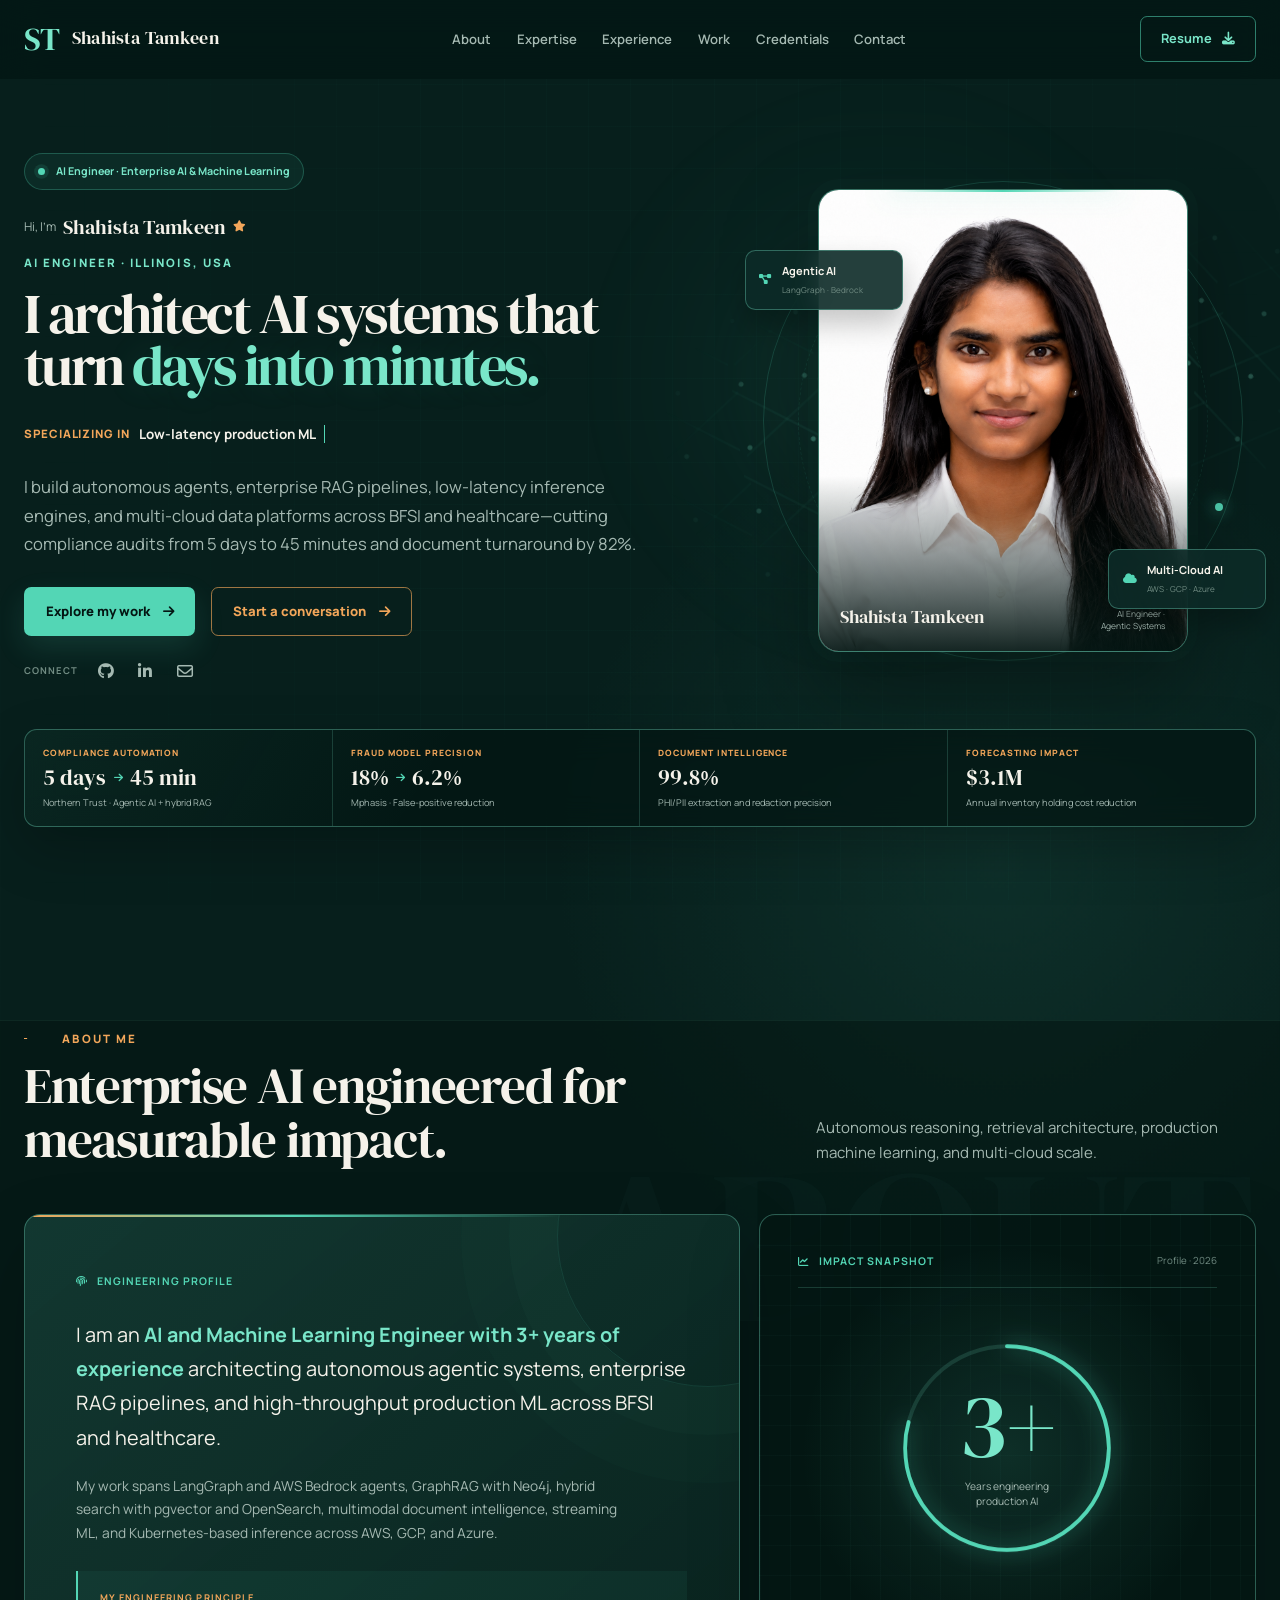
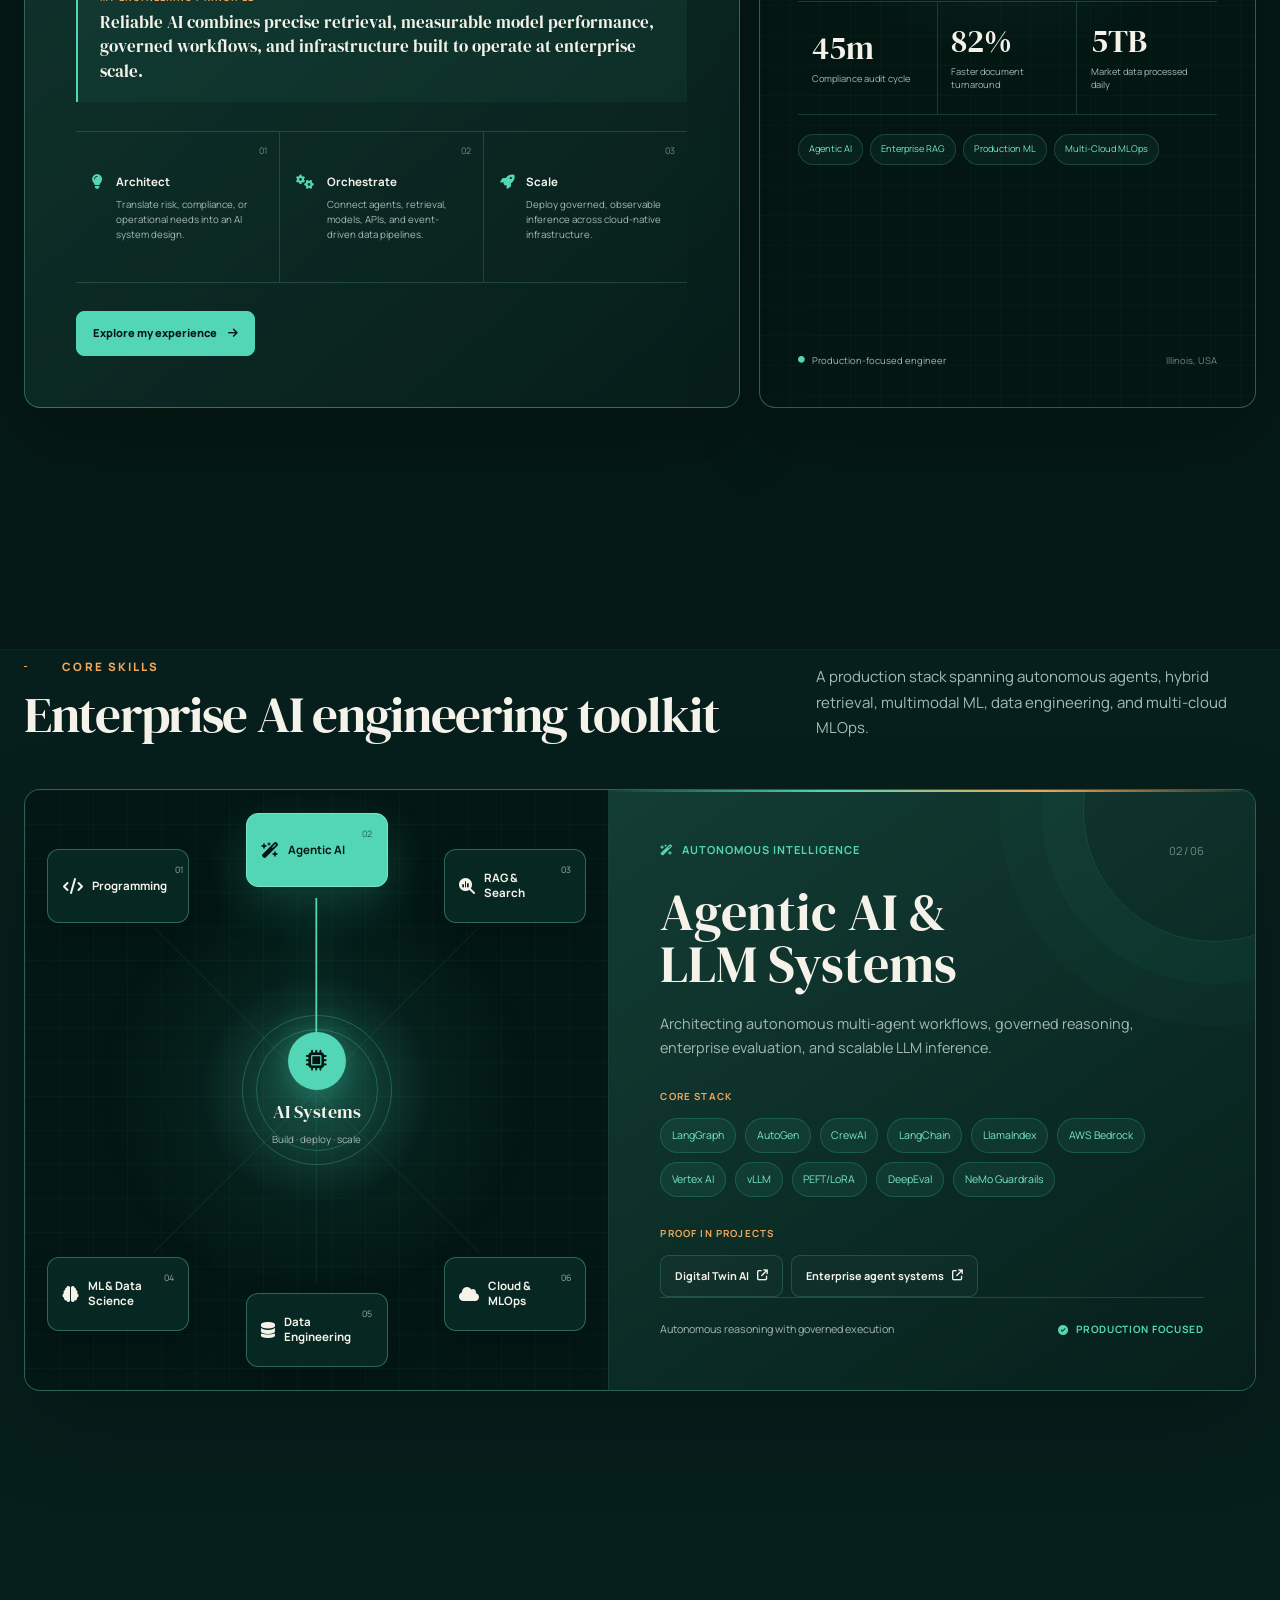
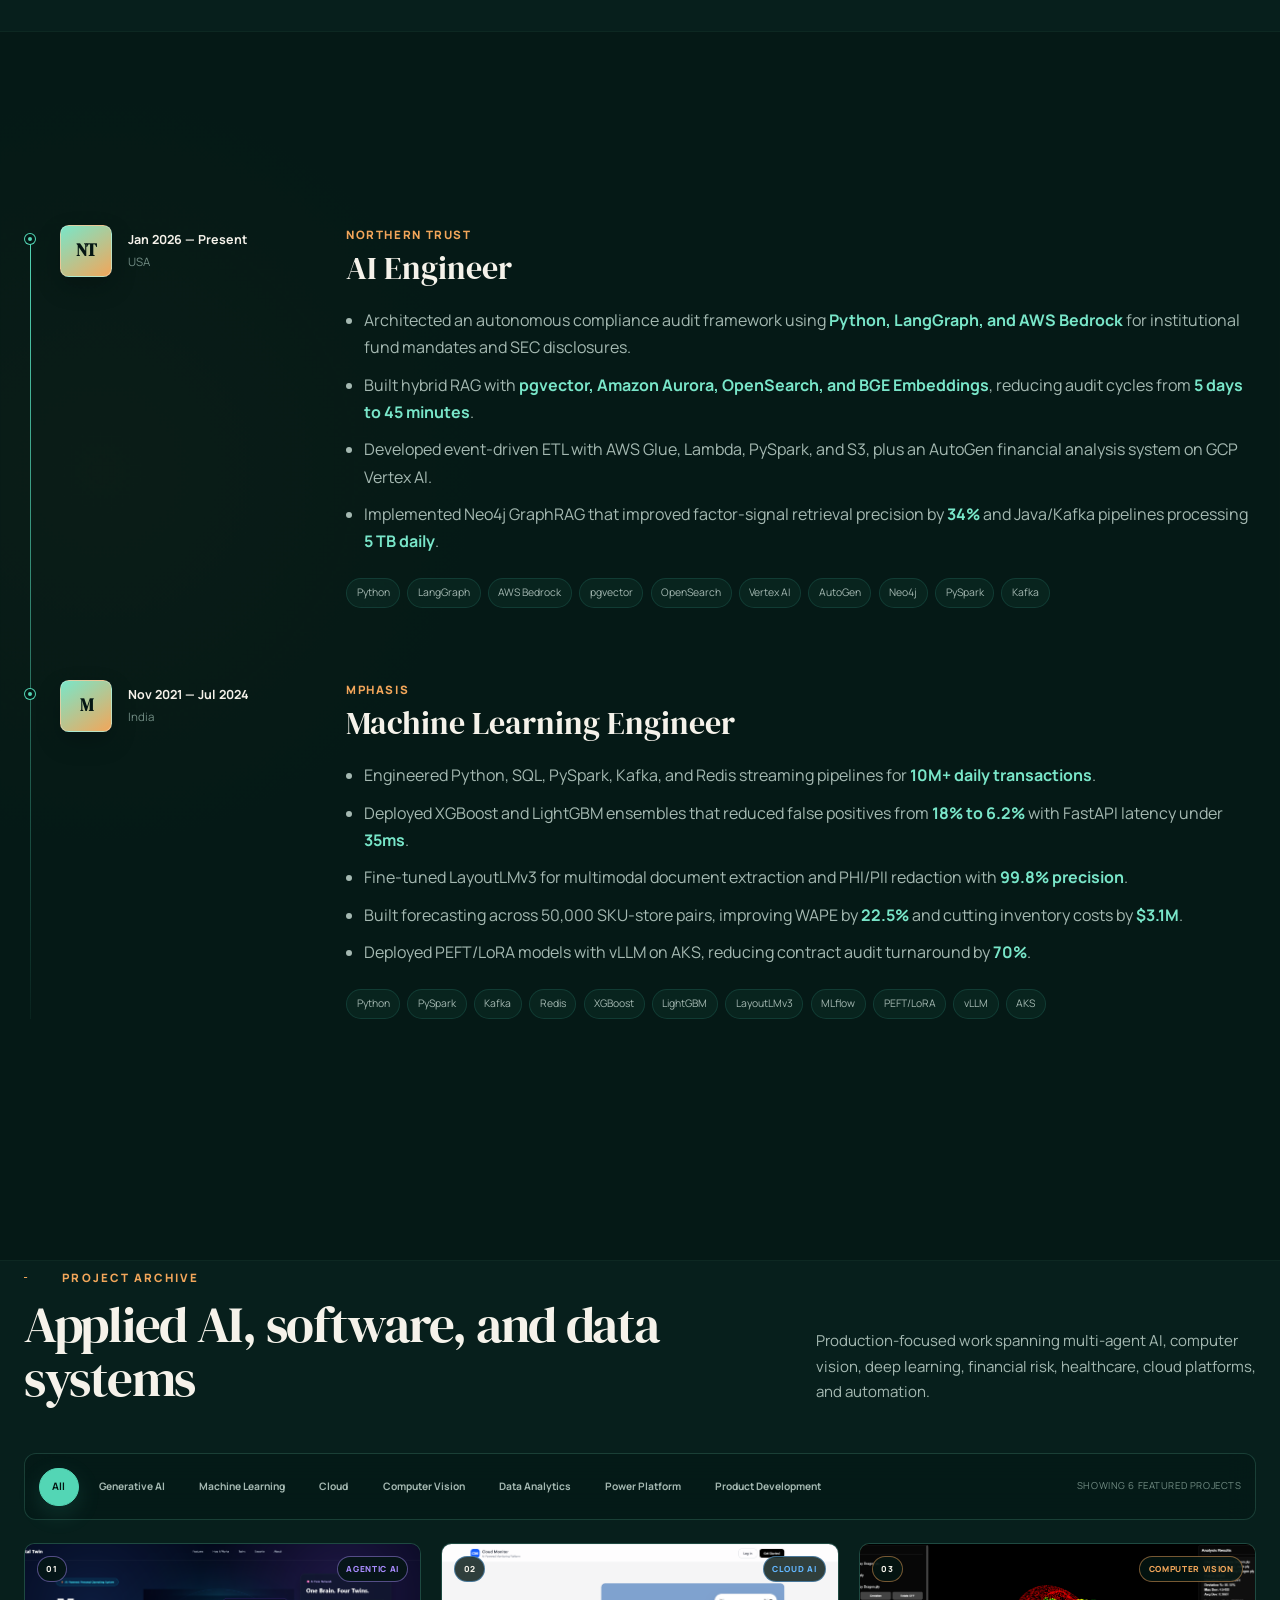
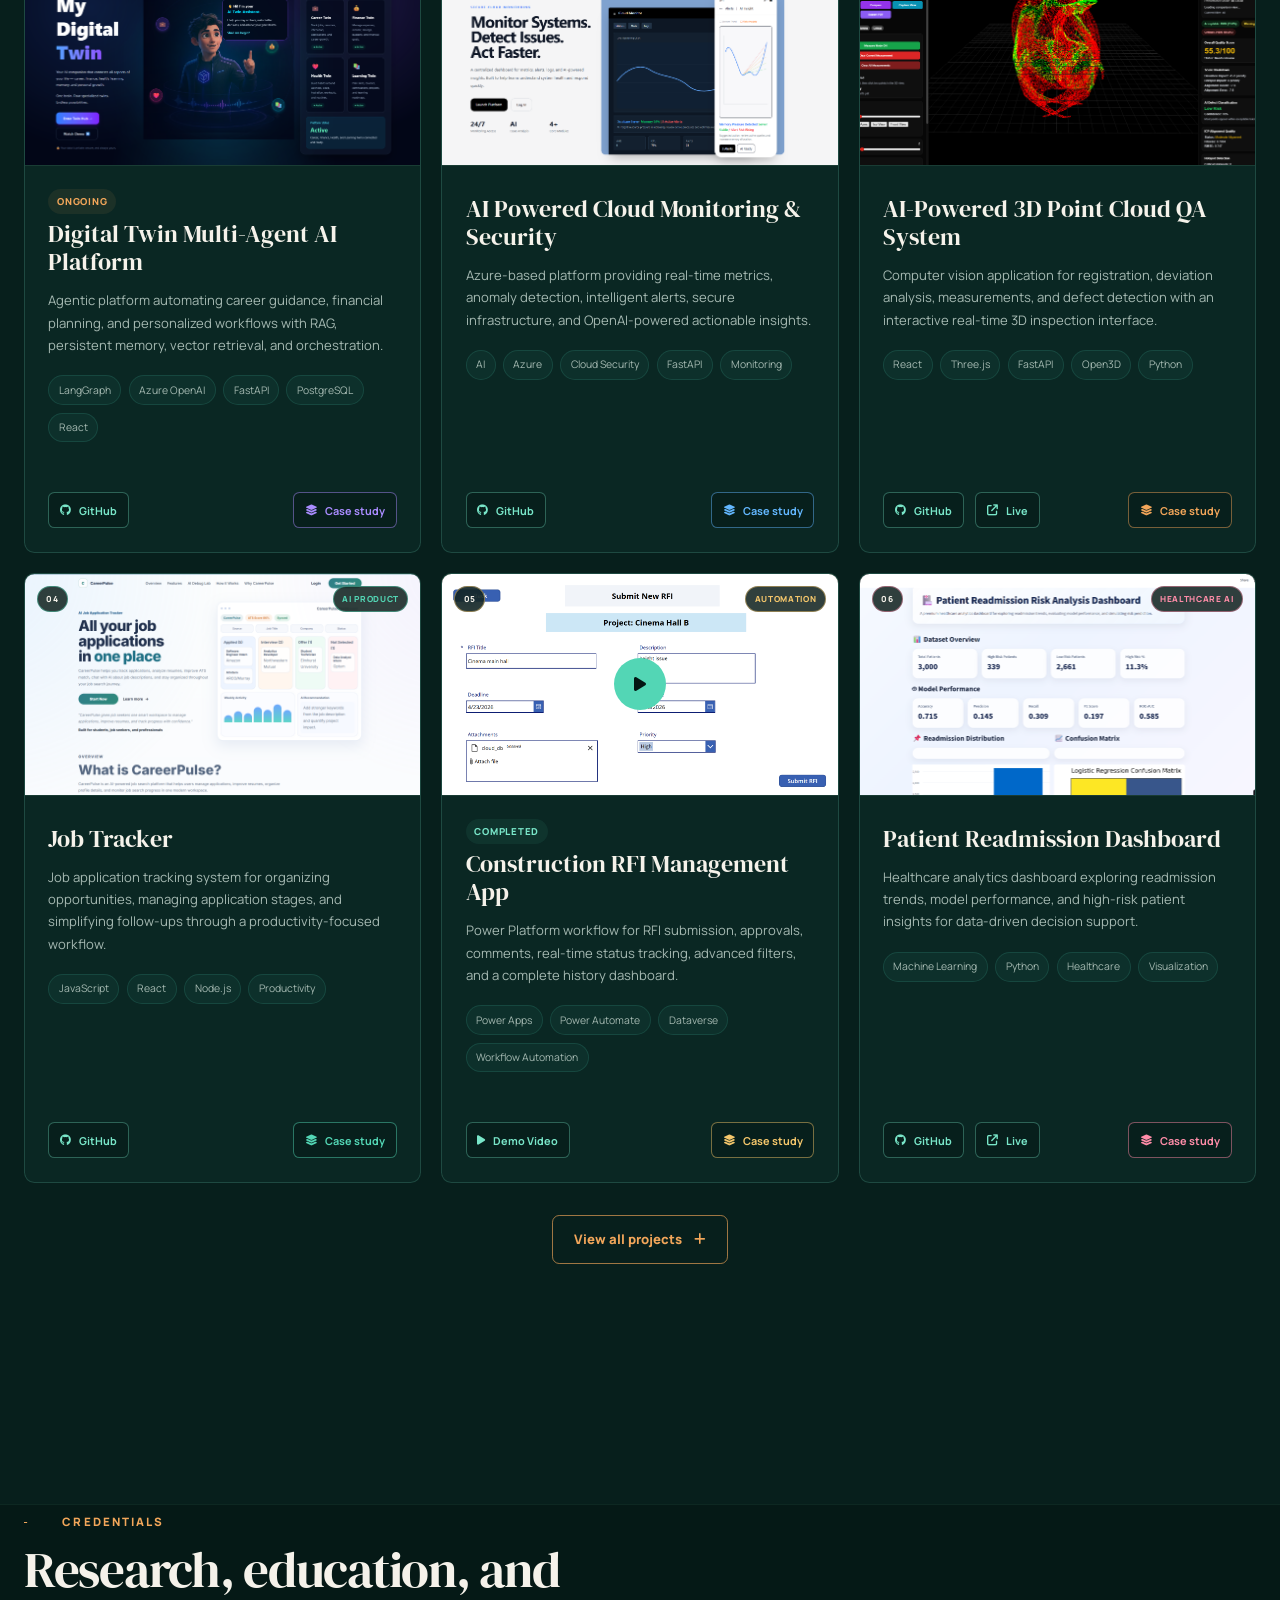
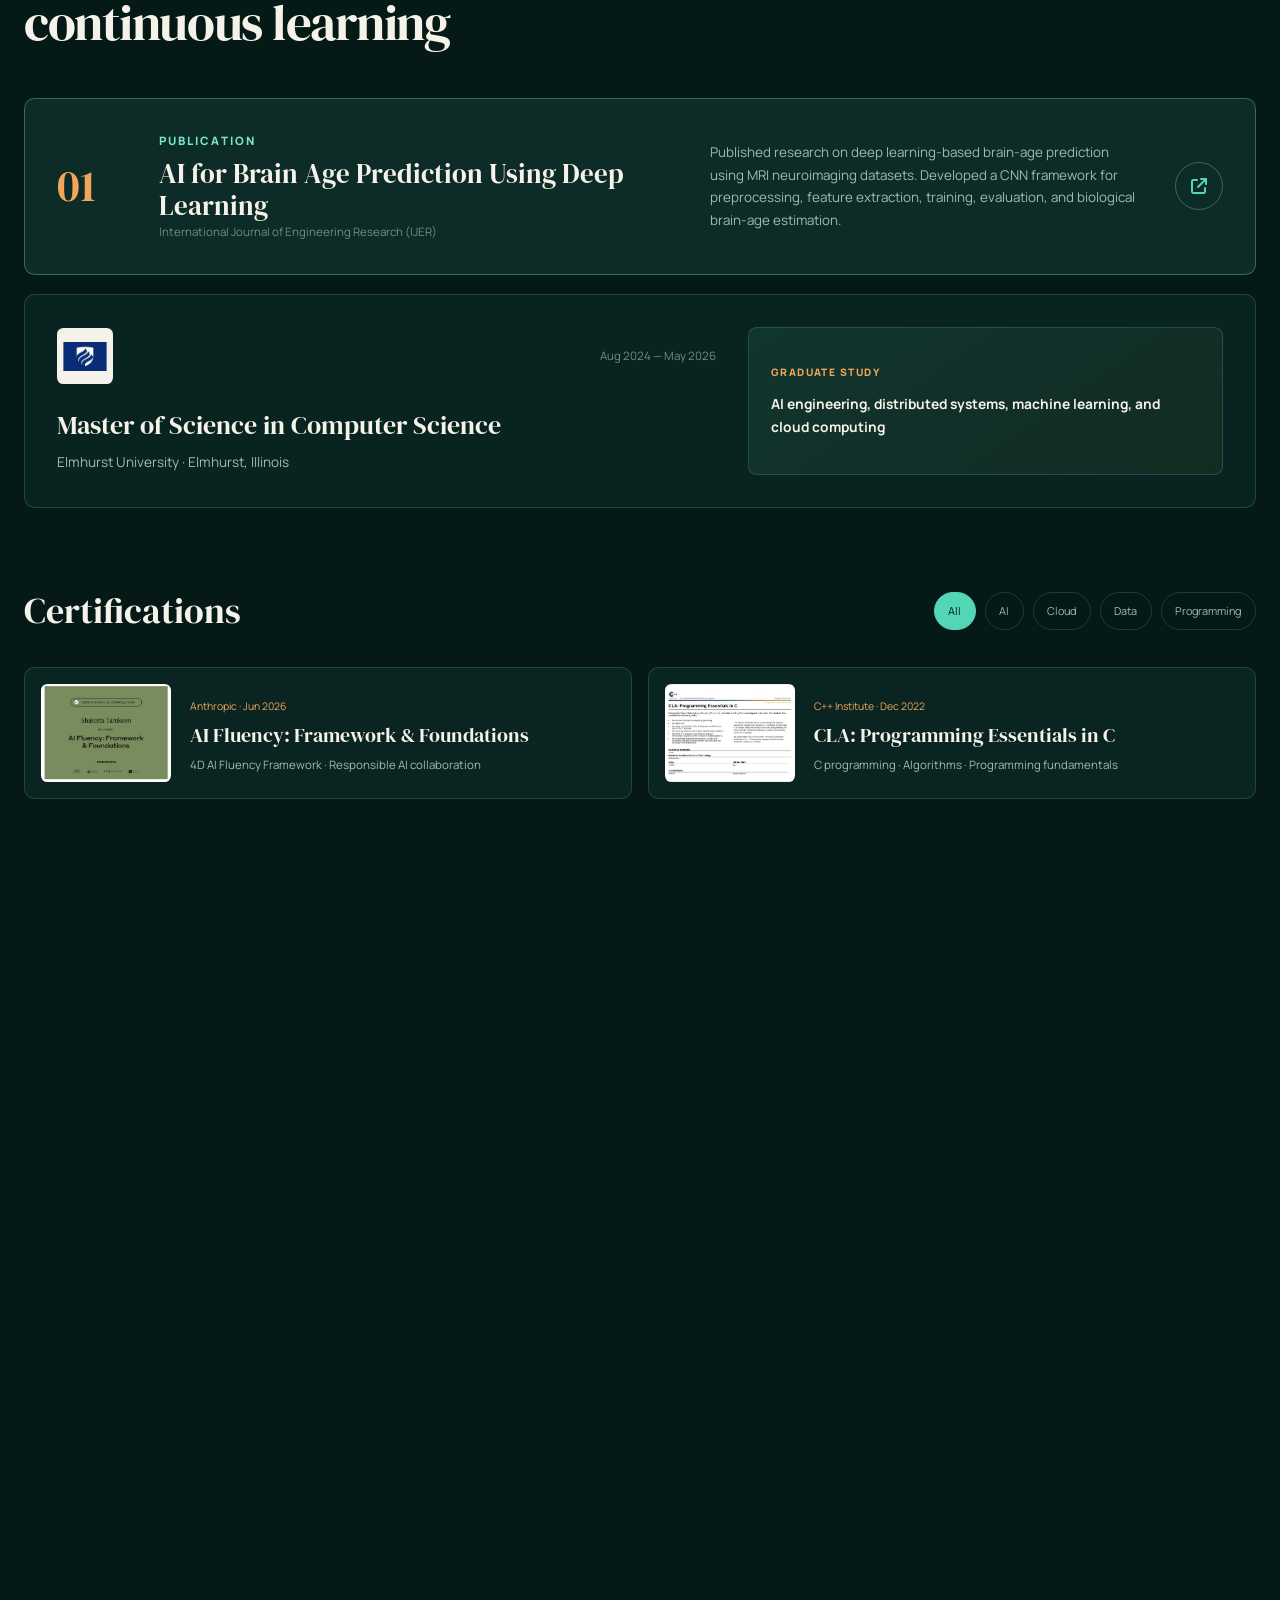
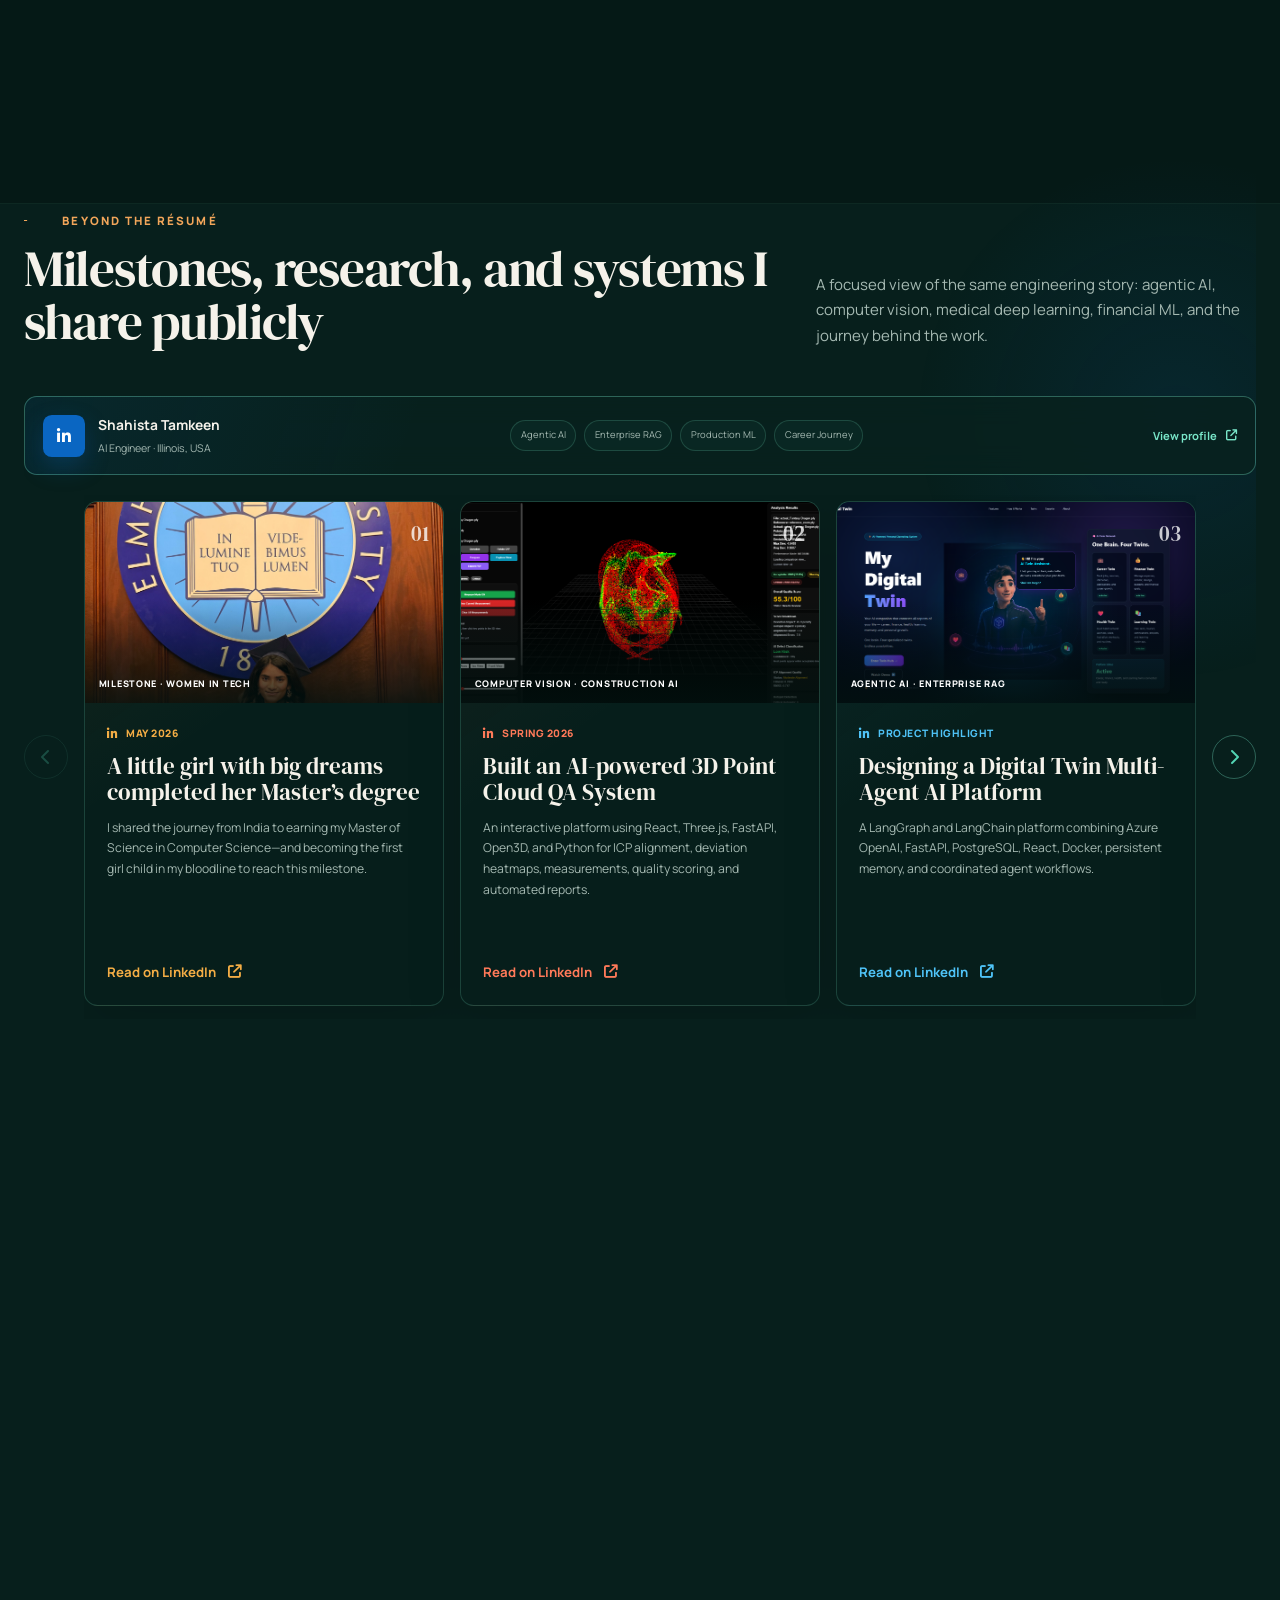
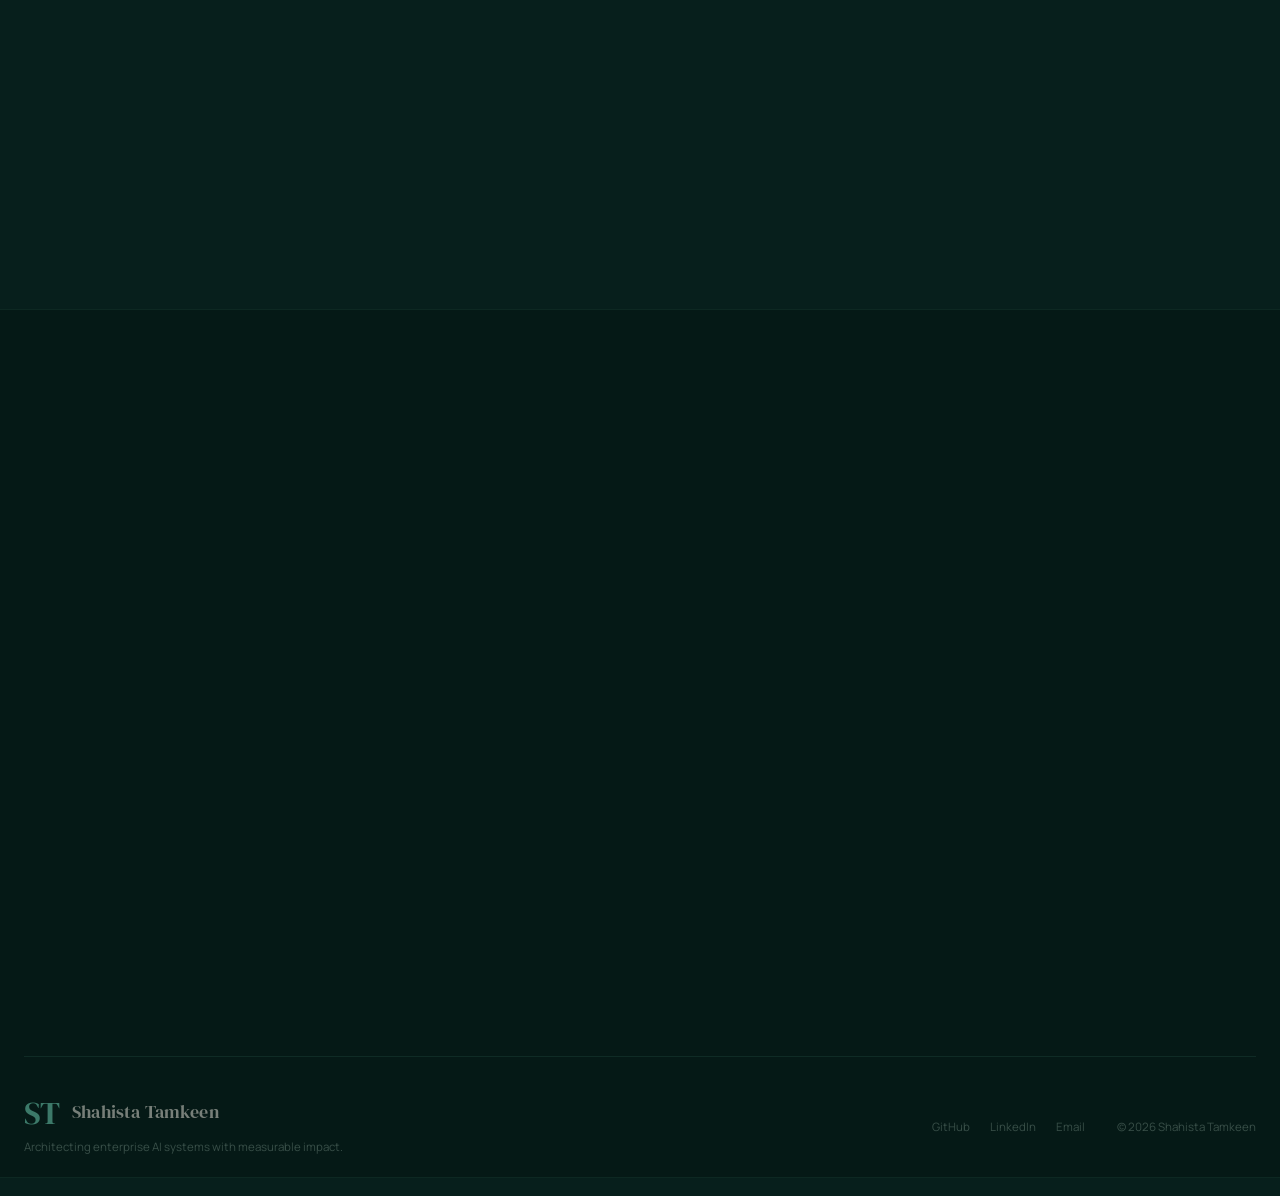
==== commit e142e3a1: "added new certificate" ====
--- a/index.html
+++ b/index.html
@@ -408,12 +408,60 @@
       </div>
 
       <div class="cert-grid">
-        <article class="cert-card reveal" data-category="cloud"><button type="button" class="cert-preview"><img src="certifications/gcp.jpg" alt="Google Cloud certification"></button><div><span>Google Cloud</span><h3>Google Cloud Certification</h3><p>Cloud infrastructure · Data &amp; AI services</p></div></article>
-        <article class="cert-card reveal" data-category="cloud"><div class="cert-preview cert-preview-badge" aria-hidden="true"><i class="fab fa-microsoft"></i><strong>AZ-900</strong></div><div><span>Microsoft</span><h3>Microsoft Certified: Azure Fundamentals</h3><p>Cloud concepts · Azure architecture · Governance</p></div></article>
-        <article class="cert-card reveal" data-category="data"><button type="button" class="cert-preview"><img src="certifications/ibm.jpg" alt="IBM AI and Data Science certification"></button><div><span>IBM</span><h3>AI &amp; Data Science Certification</h3><p>Machine learning · Python · Data science</p></div></article>
-        <article class="cert-card reveal" data-category="programming"><button type="button" class="cert-preview"><img src="certifications/java.jpg" alt="Oracle Java Programming certification"></button><div><span>Oracle</span><h3>Java Programming Certification</h3><p>Java · Object-oriented programming</p></div></article>
-        <article class="cert-card reveal" data-category="ai"><button type="button" class="cert-preview"><img src="certifications/claude101.png" alt="Claude 101 certificate"></button><div><span>Anthropic</span><h3>Claude 101</h3><p>Claude · Applied generative AI</p></div></article>
-        <article class="cert-card reveal" data-category="ai"><button type="button" class="cert-preview"><img src="certifications/aifluency.png" alt="AI Fluency Framework and Foundations certificate"></button><div><span>Anthropic</span><h3>AI Fluency: Framework &amp; Foundations</h3><p>AI fluency · Responsible AI · Foundations</p></div></article>
+        <article class="cert-card reveal" data-category="ai">
+          <button type="button" class="cert-preview"><img src="certifications/aifluency.png" alt="AI Fluency Framework and Foundations certificate"></button>
+          <div><span>Anthropic · Jun 2026</span><h3>AI Fluency: Framework &amp; Foundations</h3><p>4D AI Fluency Framework · Responsible AI collaboration</p></div>
+        </article>
+
+        <article class="cert-card reveal" data-category="programming">
+          <button type="button" class="cert-preview"><img src="certifications/cla.jpg" alt="CLA Programming Essentials in C certificate"></button>
+          <div><span>C++ Institute · Dec 2022</span><h3>CLA: Programming Essentials in C</h3><p>C programming · Algorithms · Programming fundamentals</p></div>
+        </article>
+
+        <article class="cert-card reveal" data-category="ai cloud">
+          <button type="button" class="cert-preview"><img src="certifications/claude with google cloud.png" alt="Claude with Google Cloud Vertex AI certificate"></button>
+          <div><span>Anthropic · Google Cloud</span><h3>Claude with Google Cloud's Vertex AI</h3><p>Claude · Vertex AI · Enterprise cloud AI</p></div>
+        </article>
+
+        <article class="cert-card reveal" data-category="ai">
+          <button type="button" class="cert-preview"><img src="certifications/claude101.png" alt="Claude 101 certificate"></button>
+          <div><span>Claude Academy · Anthropic</span><h3>Claude 101</h3><p>Prompting · Claude workflows · Applied generative AI</p><a class="cert-credential-link" href="https://academy.claude.com/verify/d93acce5633ce48fe3db3f6e6f1651a7" target="_blank" rel="noopener noreferrer">Verify credential <i class="fas fa-arrow-up-right-from-square" aria-hidden="true"></i></a></div>
+        </article>
+
+        <article class="cert-card reveal" data-category="cloud">
+          <button type="button" class="cert-preview"><img src="certifications/gcp.jpg" alt="Google Cloud professional certificate"></button>
+          <div><span>Google Cloud · Apr 2024</span><h3>Google Cloud Certified Professional</h3><p>Cloud infrastructure · Data services · Cloud AI</p></div>
+        </article>
+
+        <article class="cert-card reveal" data-category="cloud">
+          <div class="cert-preview cert-preview-badge" aria-hidden="true"><i class="fab fa-microsoft"></i><strong>AZ-900</strong></div>
+          <div><span>Microsoft</span><h3>Microsoft Certified: Azure Fundamentals</h3><p>Cloud concepts · Azure architecture · Governance</p></div>
+        </article>
+
+        <article class="cert-card reveal" data-category="data">
+          <button type="button" class="cert-preview"><img src="certifications/ibm.jpg" alt="IBM Data Analysis with Python certificate"></button>
+          <div><span>IBM · Jun 2025</span><h3>Data Analysis with Python</h3><p>Python · Pandas · NumPy · Data analysis</p></div>
+        </article>
+
+        <article class="cert-card reveal" data-category="data">
+          <button type="button" class="cert-preview"><img src="certifications/ijrpr.jpg" alt="Research academic paper publication certificate"></button>
+          <div><span>IJRPR · May 2024</span><h3>Research Academic Paper Certificate</h3><p>AI for Brain Age · Research · Academic publication</p></div>
+        </article>
+
+        <article class="cert-card reveal" data-category="programming">
+          <button type="button" class="cert-preview"><img src="certifications/java.jpg" alt="Oracle Academy Java Fundamentals certificate"></button>
+          <div><span>Oracle Academy · Oct 2022</span><h3>Java Fundamentals</h3><p>Java · Object-oriented programming · Core development</p></div>
+        </article>
+
+        <article class="cert-card reveal" data-category="data">
+          <button type="button" class="cert-preview"><img src="certifications/linkedin-data-analysis.png" alt="LinkedIn Career Essentials in Data Analysis certificate"></button>
+          <div><span>LinkedIn Learning · Jan 2025</span><h3>Career Essentials in Data Analysis</h3><p>Data analysis · Visualization · Analytical thinking</p></div>
+        </article>
+
+        <article class="cert-card reveal" data-category="data">
+          <button type="button" class="cert-preview"><img src="certifications/microsoft.jpg" alt="Microsoft and LinkedIn Career Essentials in Data Analysis certificate"></button>
+          <div><span>Microsoft &amp; LinkedIn · Jan 2025</span><h3>Career Essentials in Data Analysis by Microsoft and LinkedIn</h3><p>Data concepts · Power BI · Professional analytics skills</p></div>
+        </article>
       </div>
     </section>
 
--- a/style.css
+++ b/style.css
@@ -2529,6 +2529,20 @@
 
 .cert-preview-badge i { color: #0878d1; font-size: 1.45rem; }
 .cert-preview-badge strong { color: #07385f; font-size: 0.78rem; letter-spacing: 0.08em; }
+.cert-credential-link {
+  display: inline-flex;
+  align-items: center;
+  gap: 0.35rem;
+  margin-top: 0.65rem;
+  color: var(--mint-bright);
+  font-size: 0.68rem;
+  font-weight: 700;
+  text-decoration: none;
+}
+
+.cert-credential-link:hover,
+.cert-credential-link:focus-visible { color: var(--amber); }
+.cert-credential-link i { font-size: 0.58rem; }
 .cert-card span { color: var(--amber); font-size: 0.65rem; }
 .cert-card h3 { margin-top: 0.35rem; font-size: 1.25rem; }
 .cert-card p { margin-top: 0.45rem; color: var(--muted); font-size: 0.72rem; }
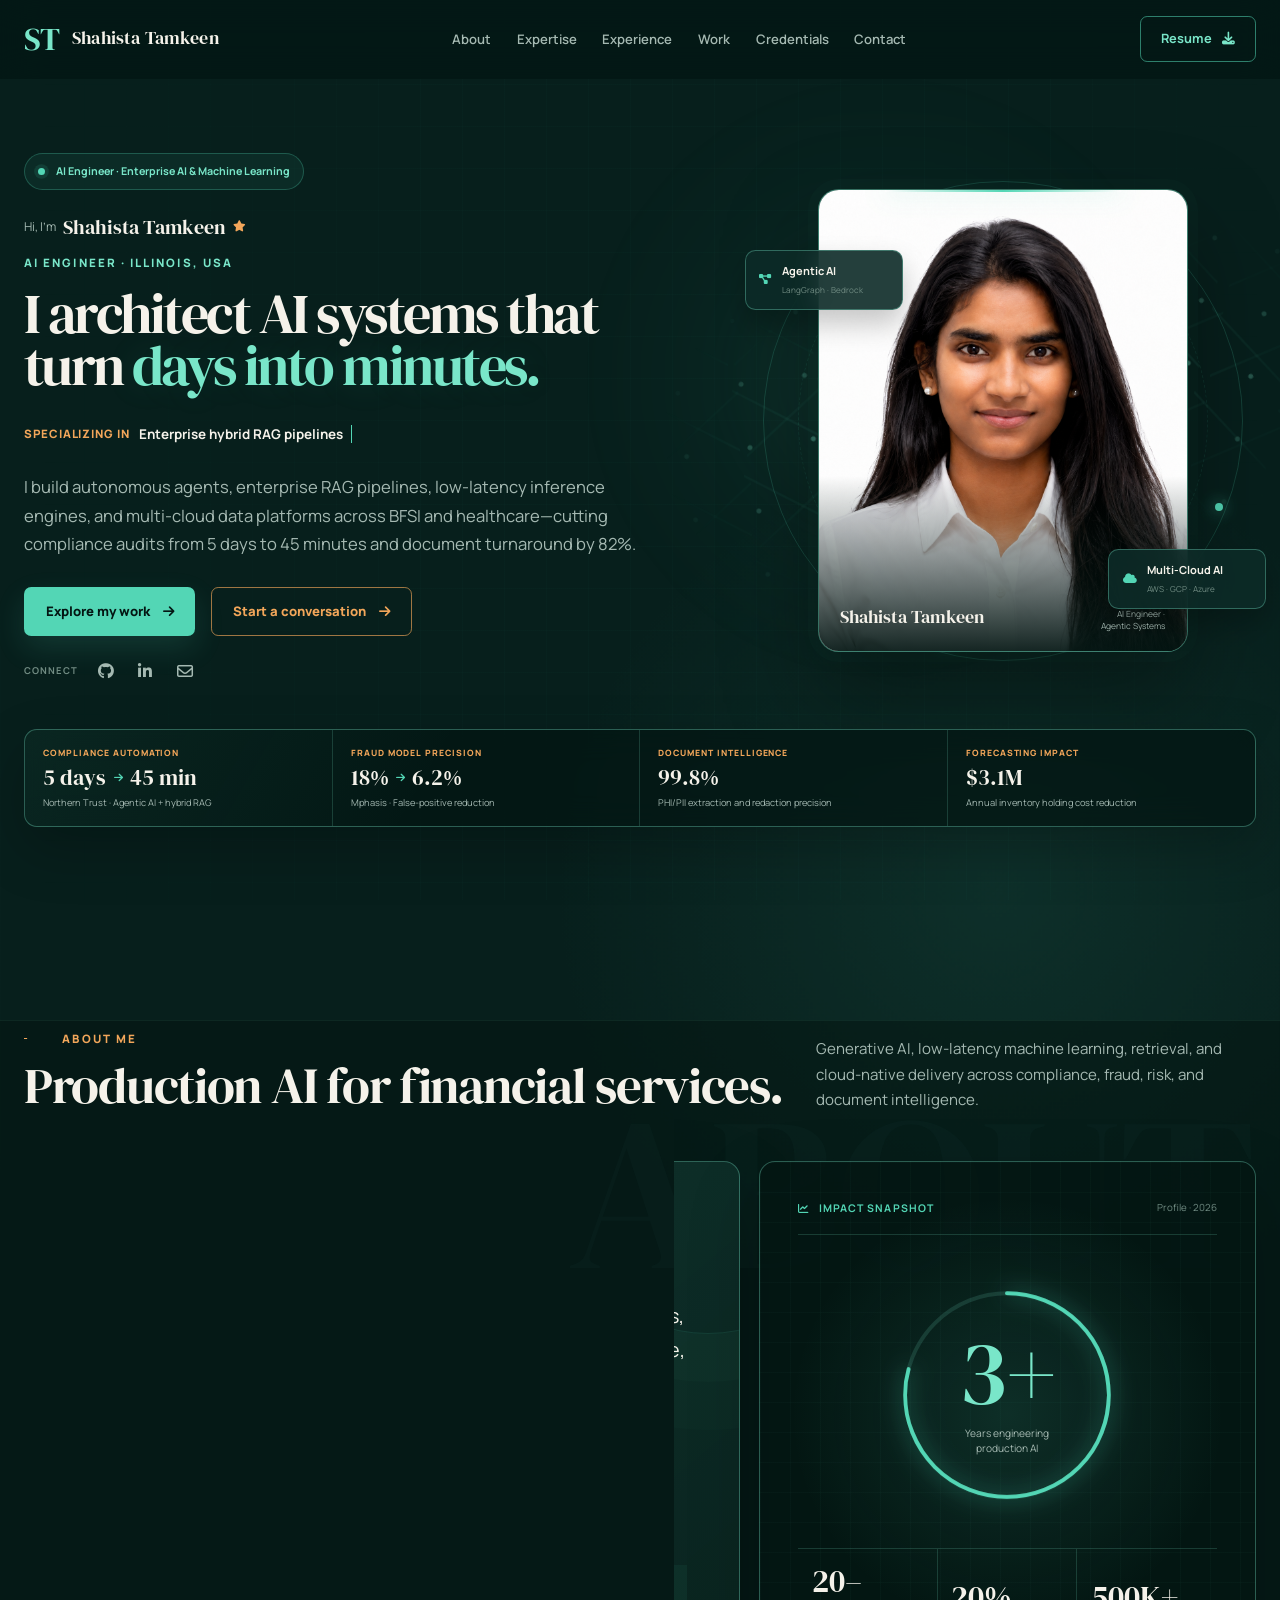
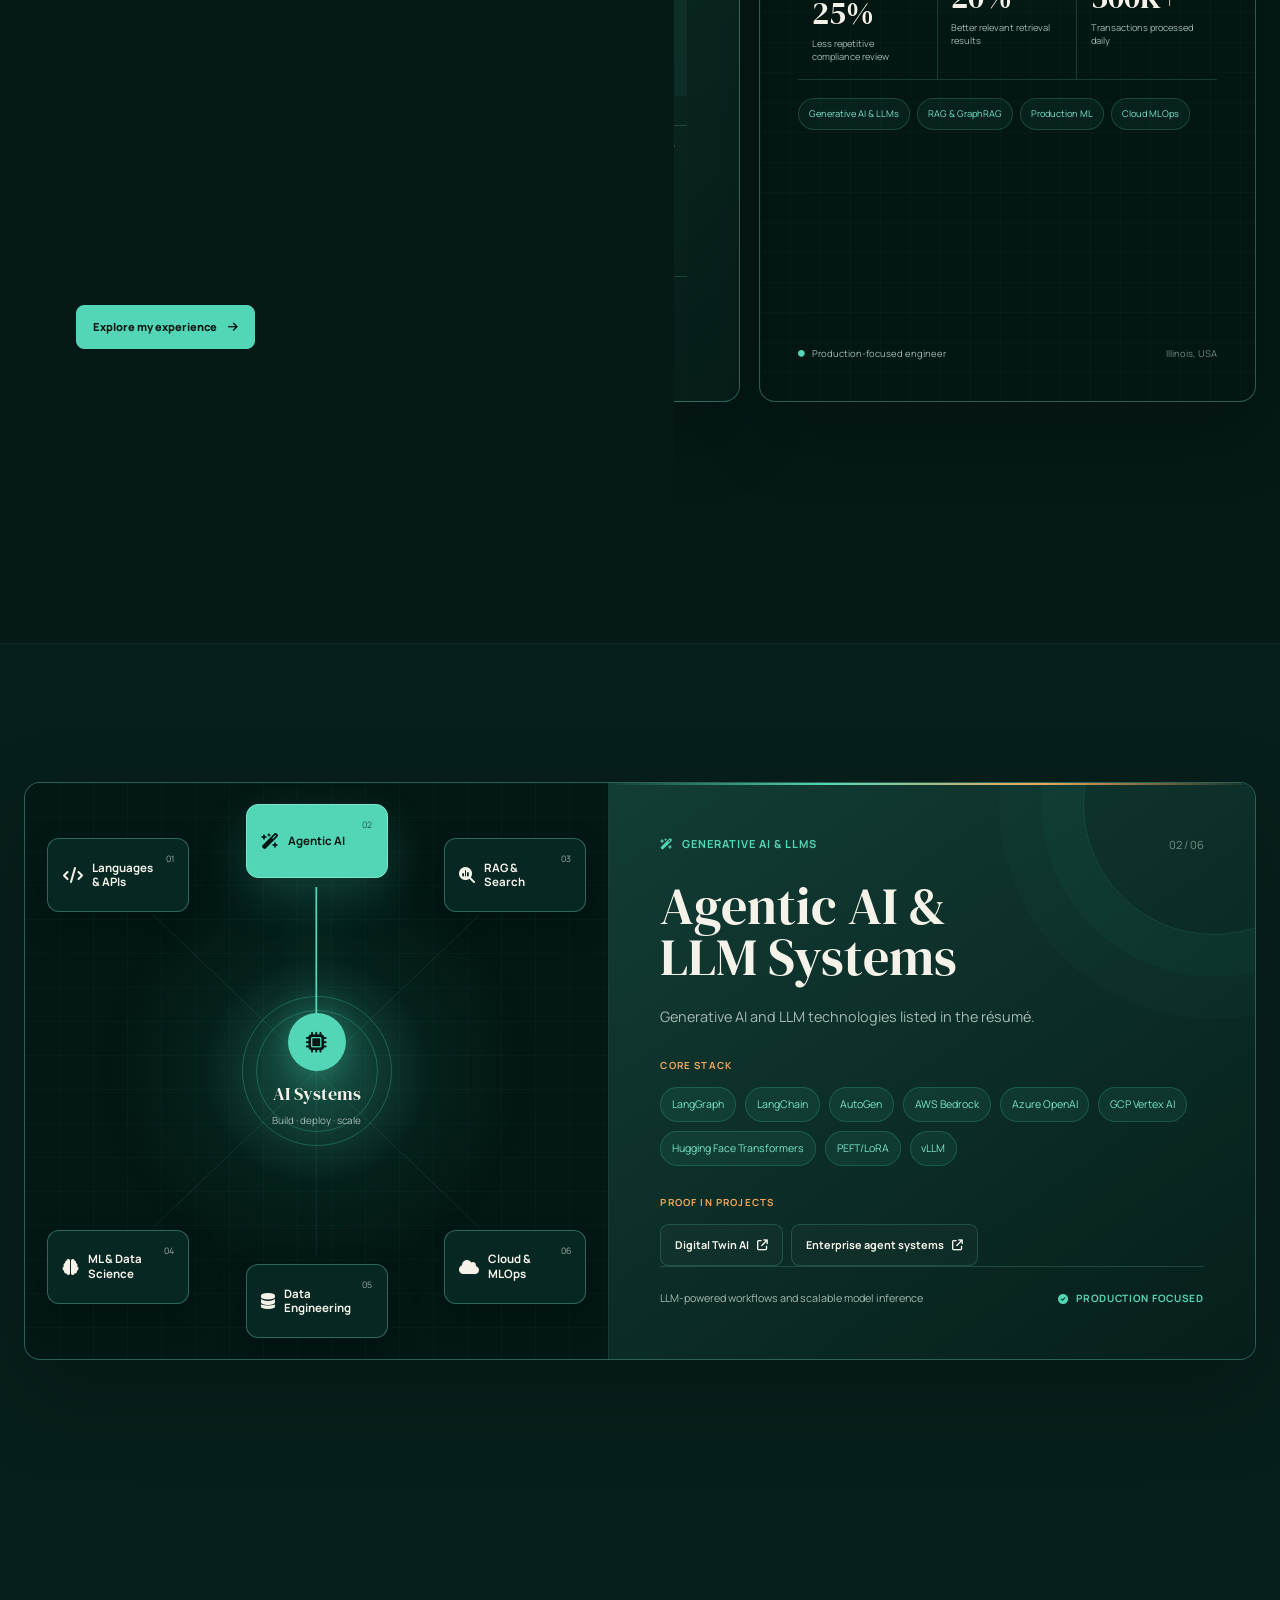
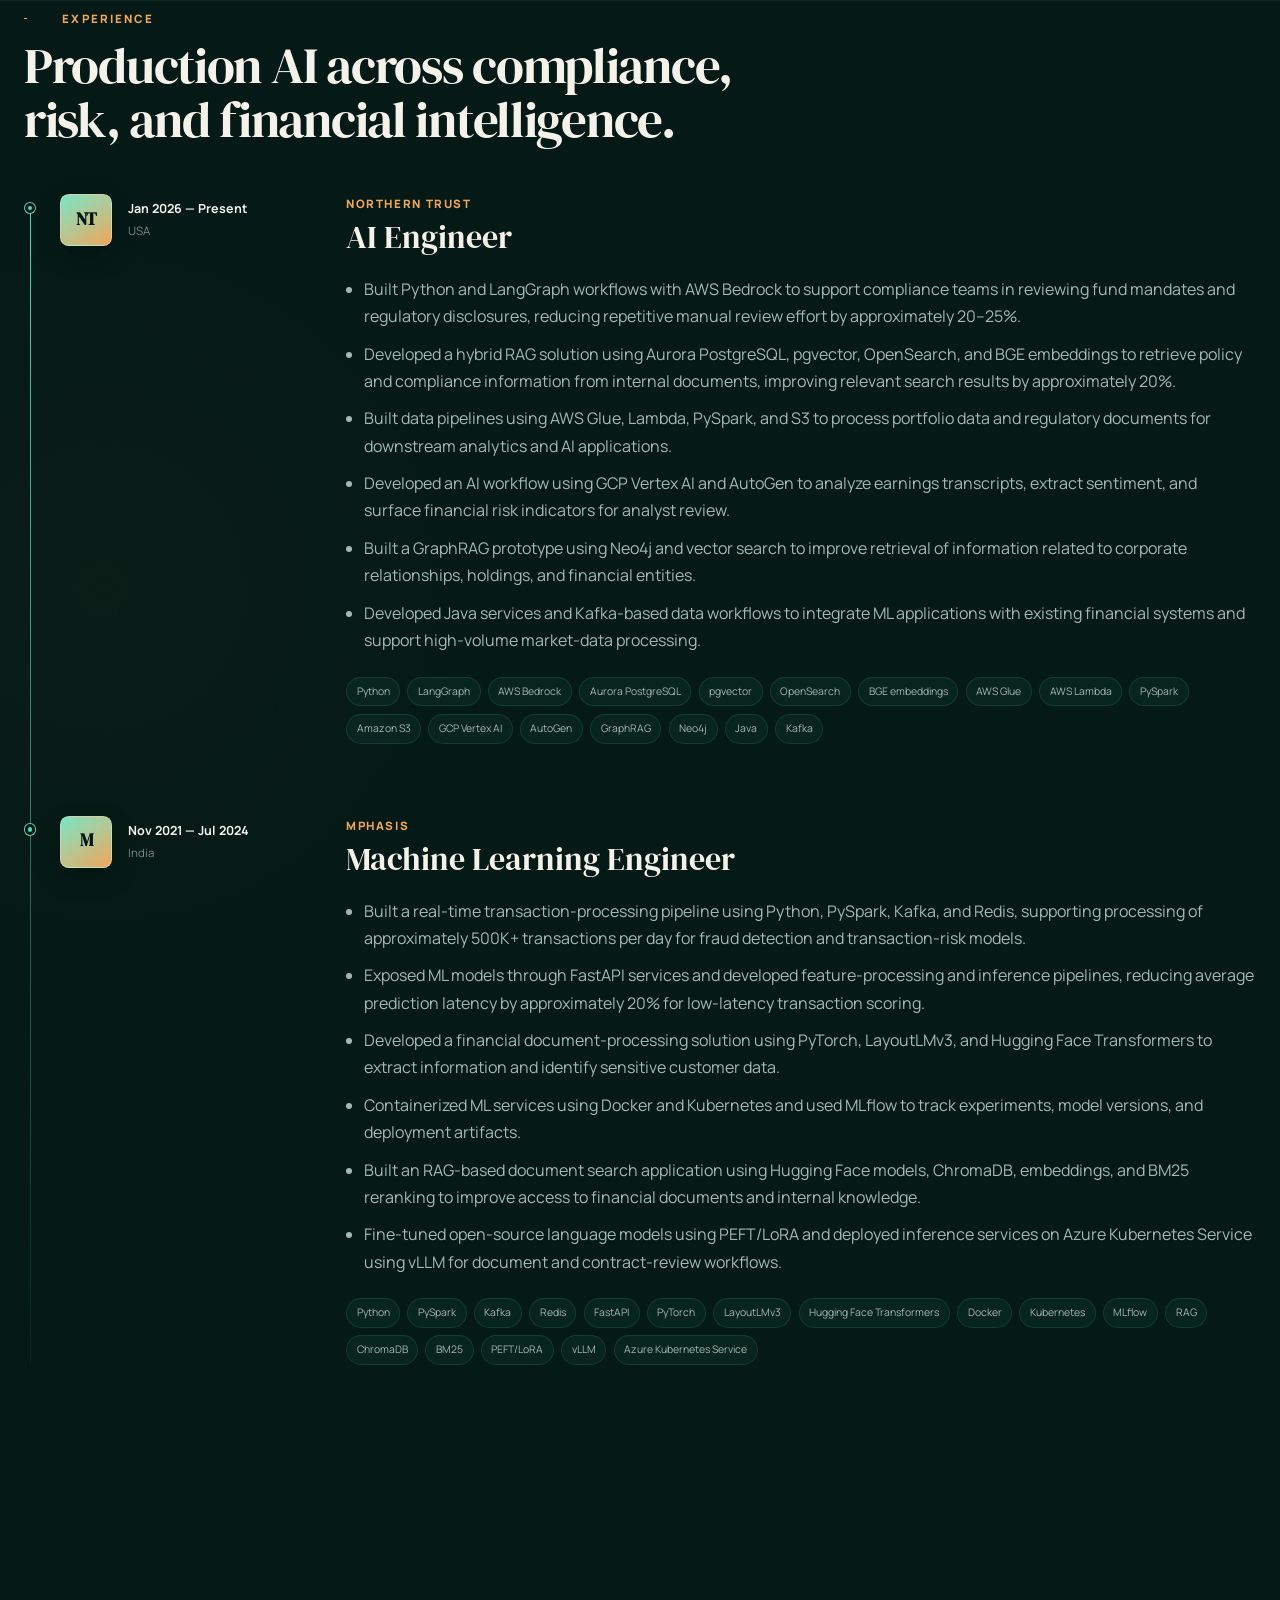
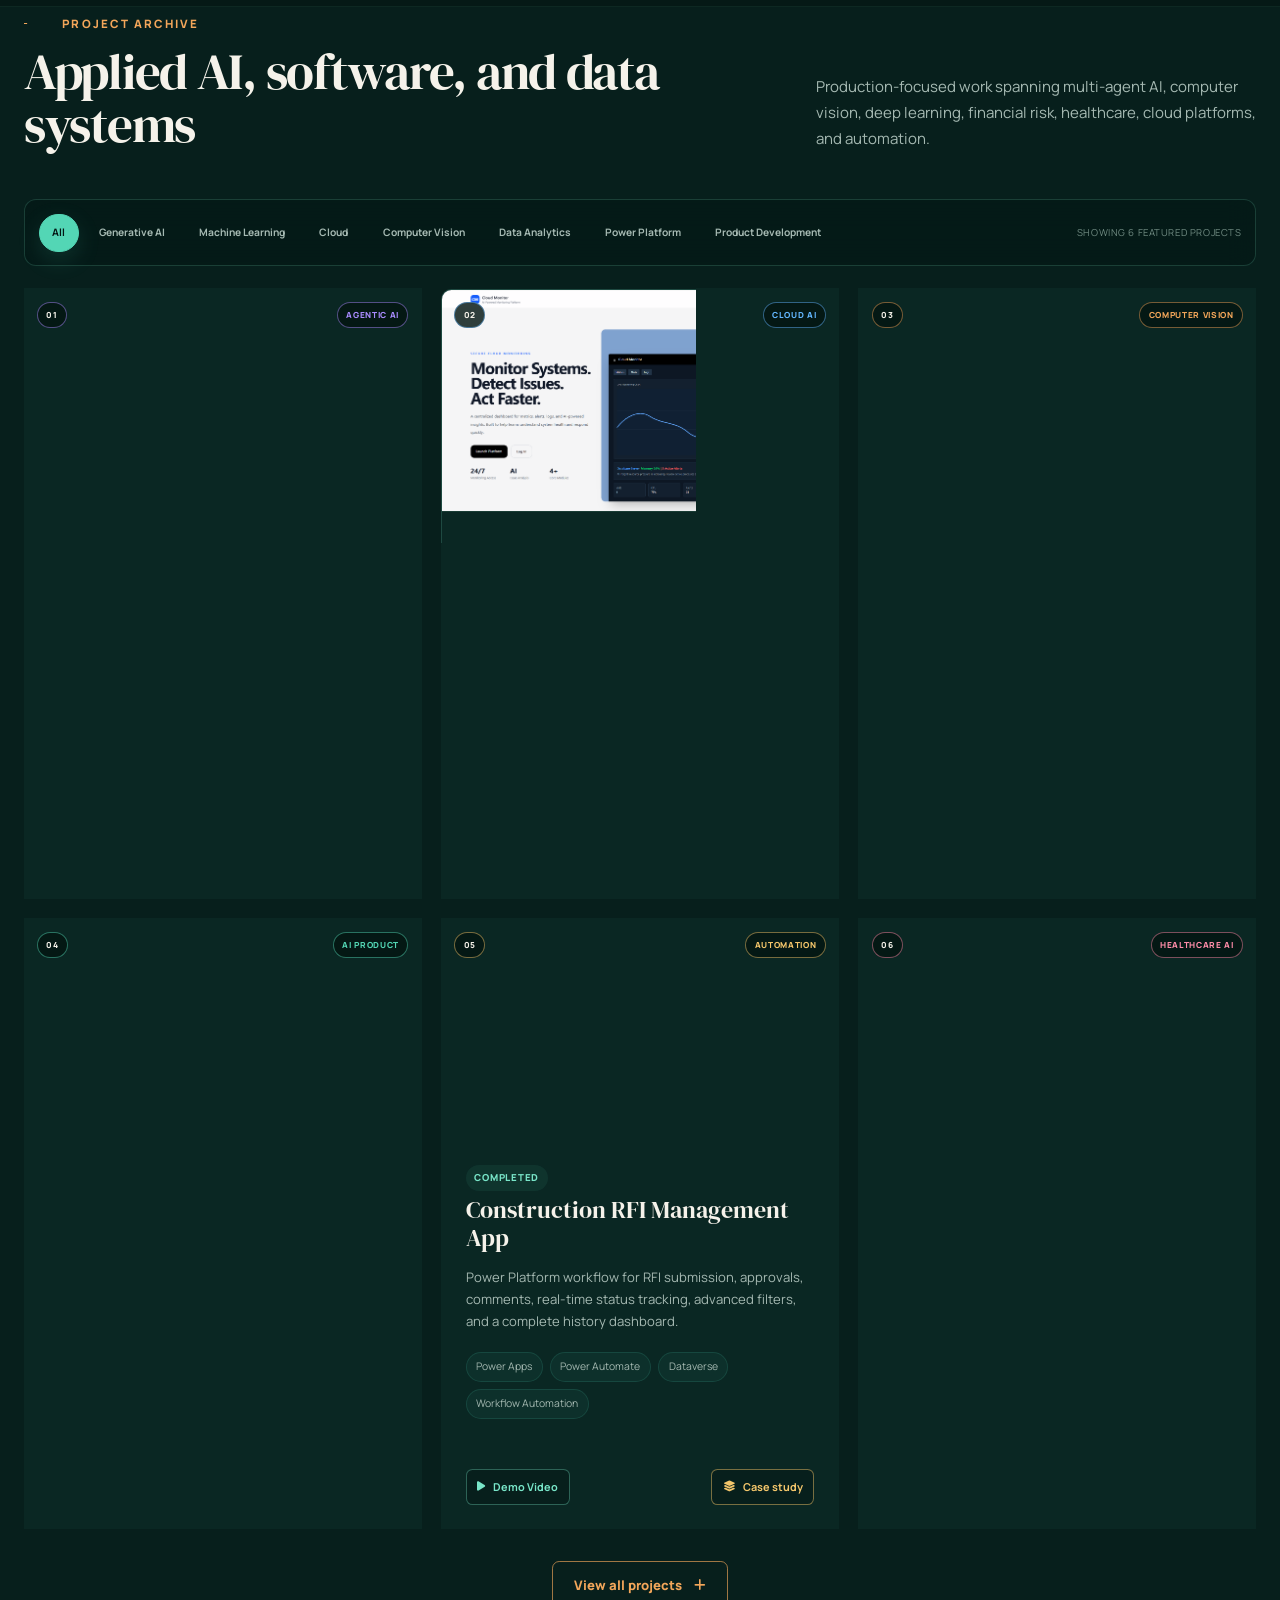
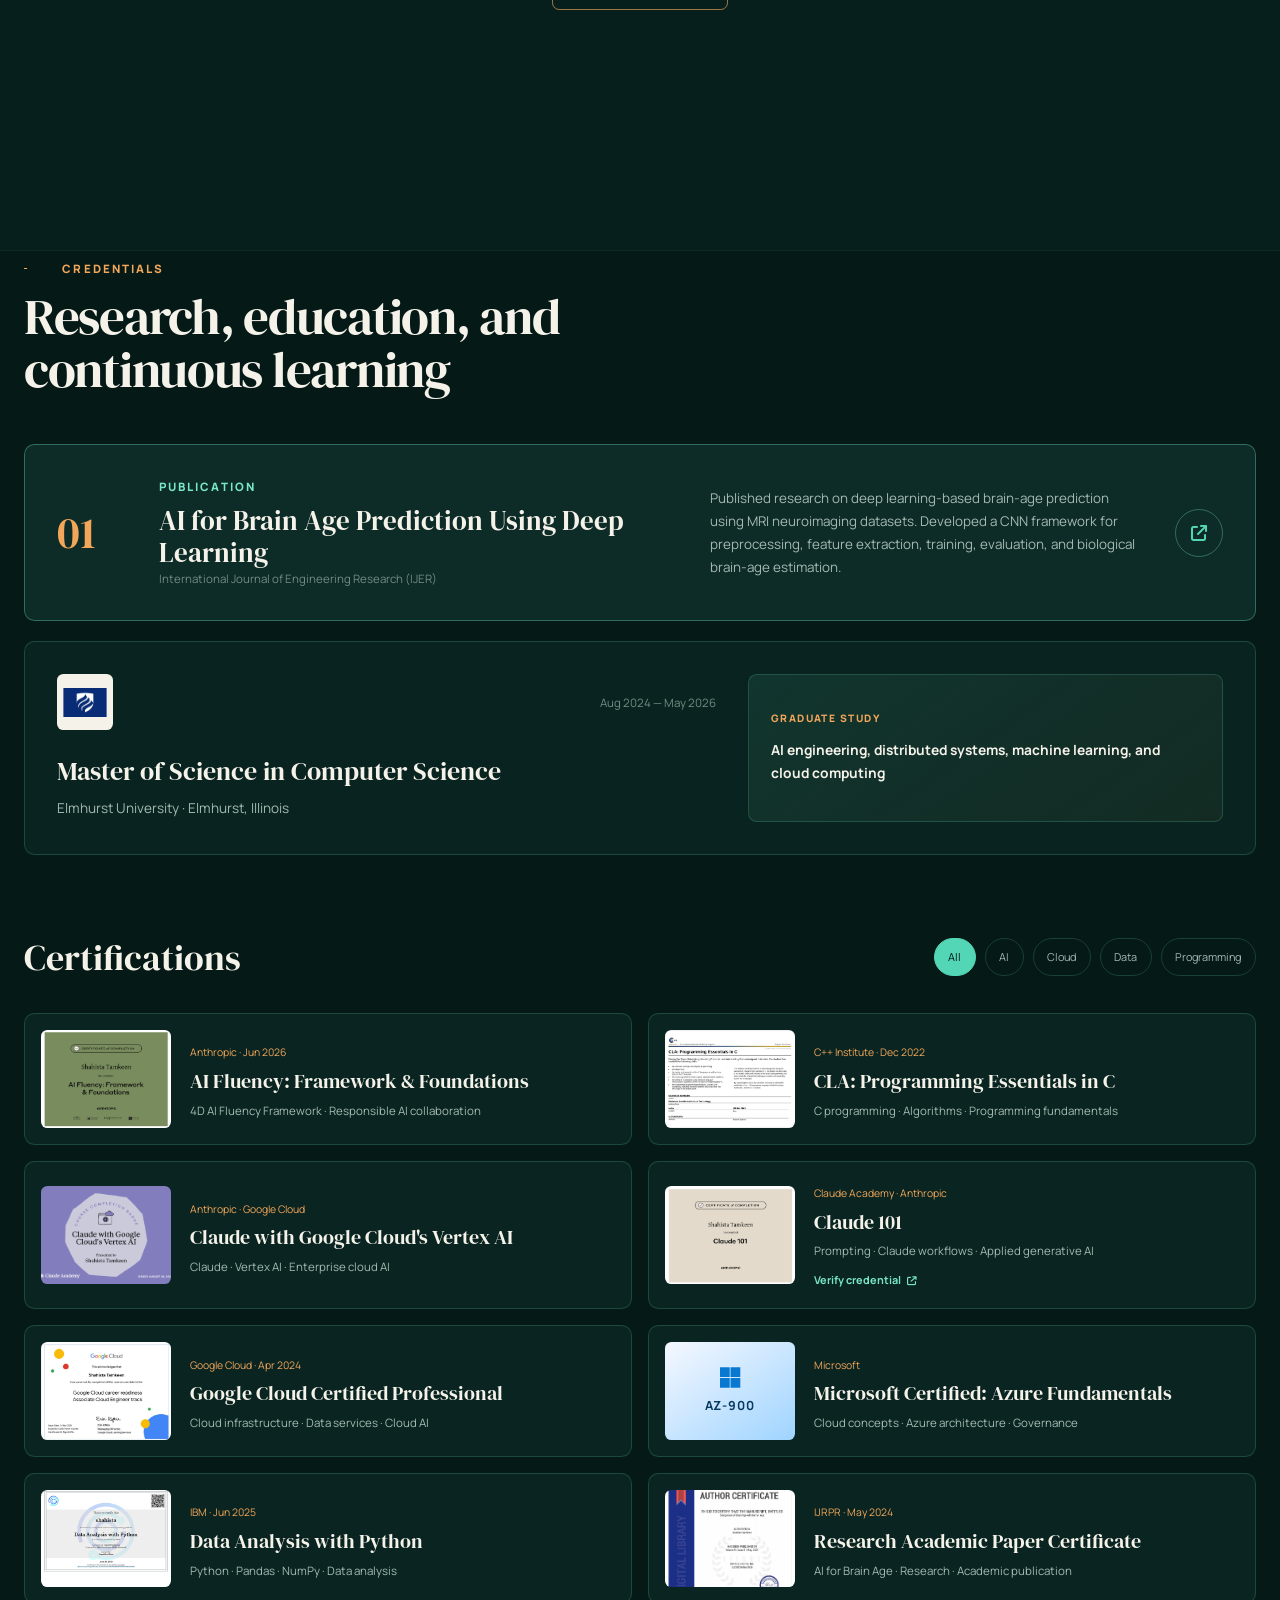
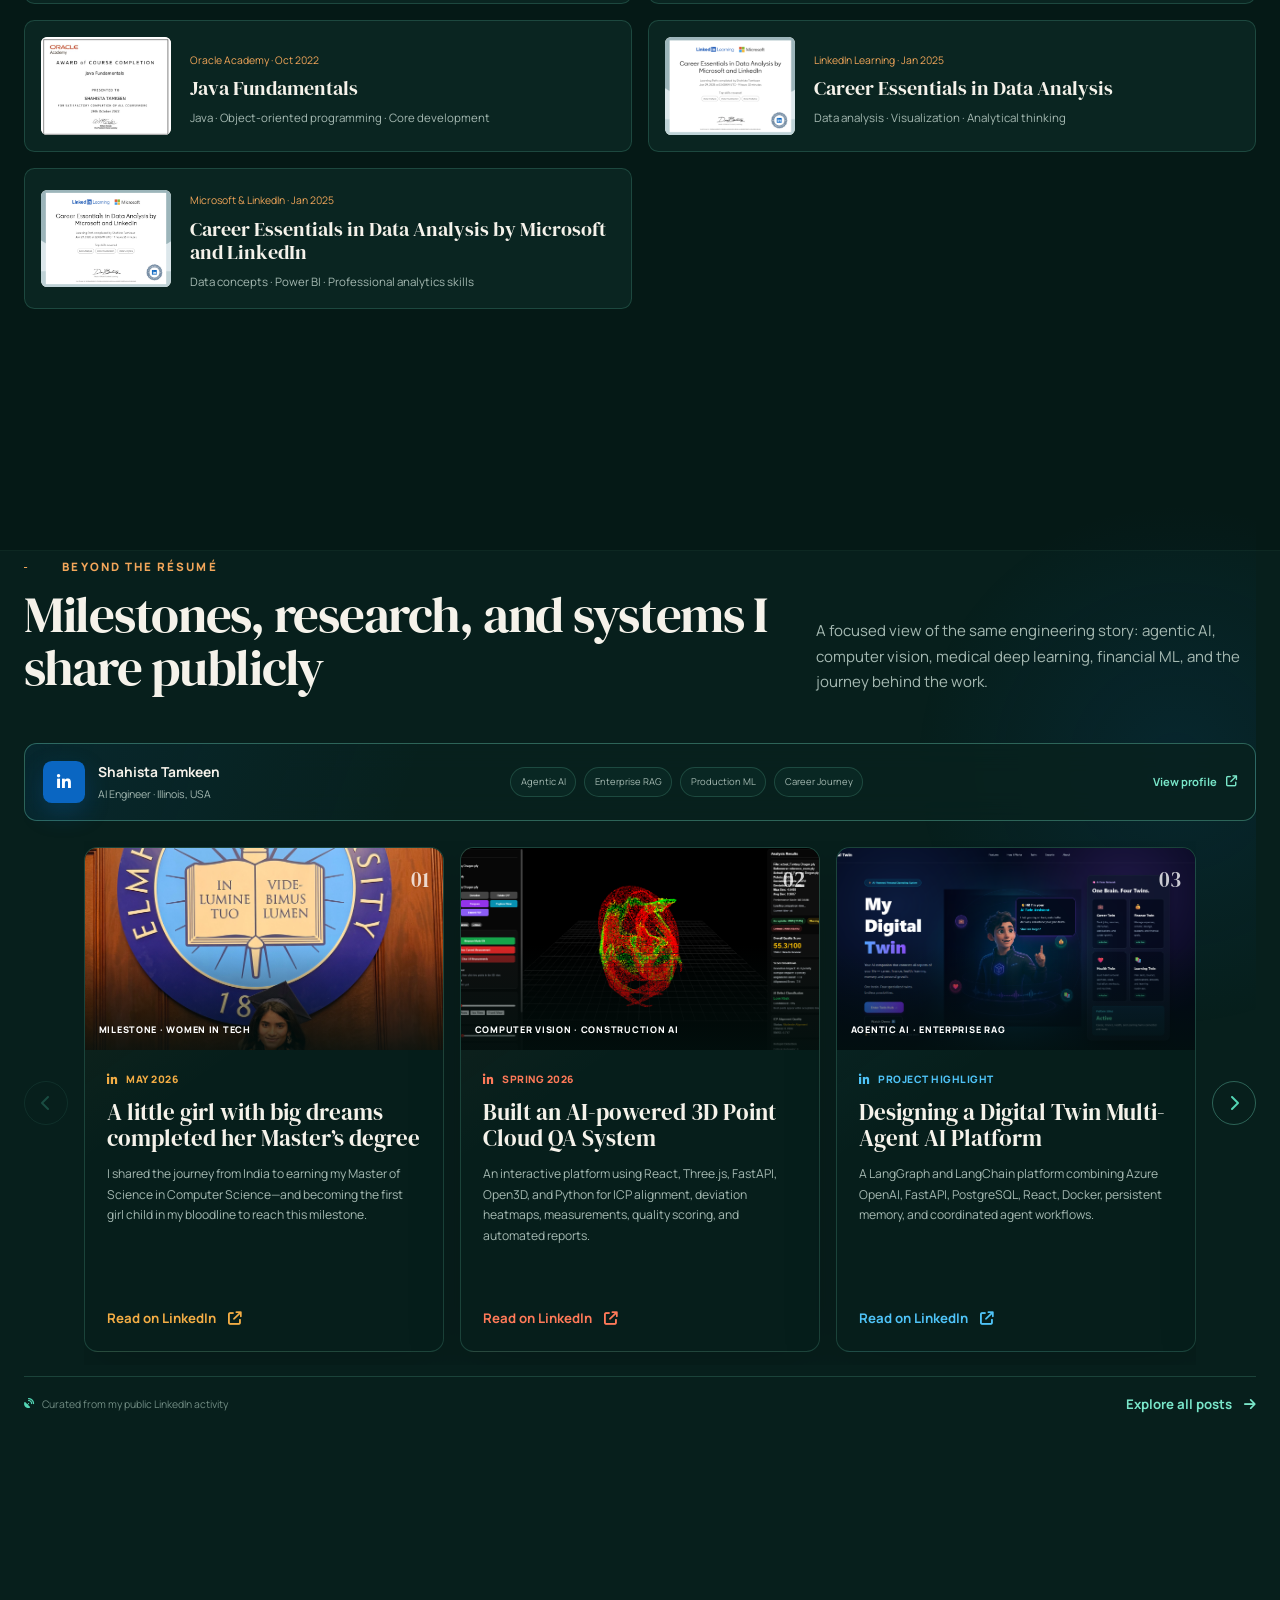
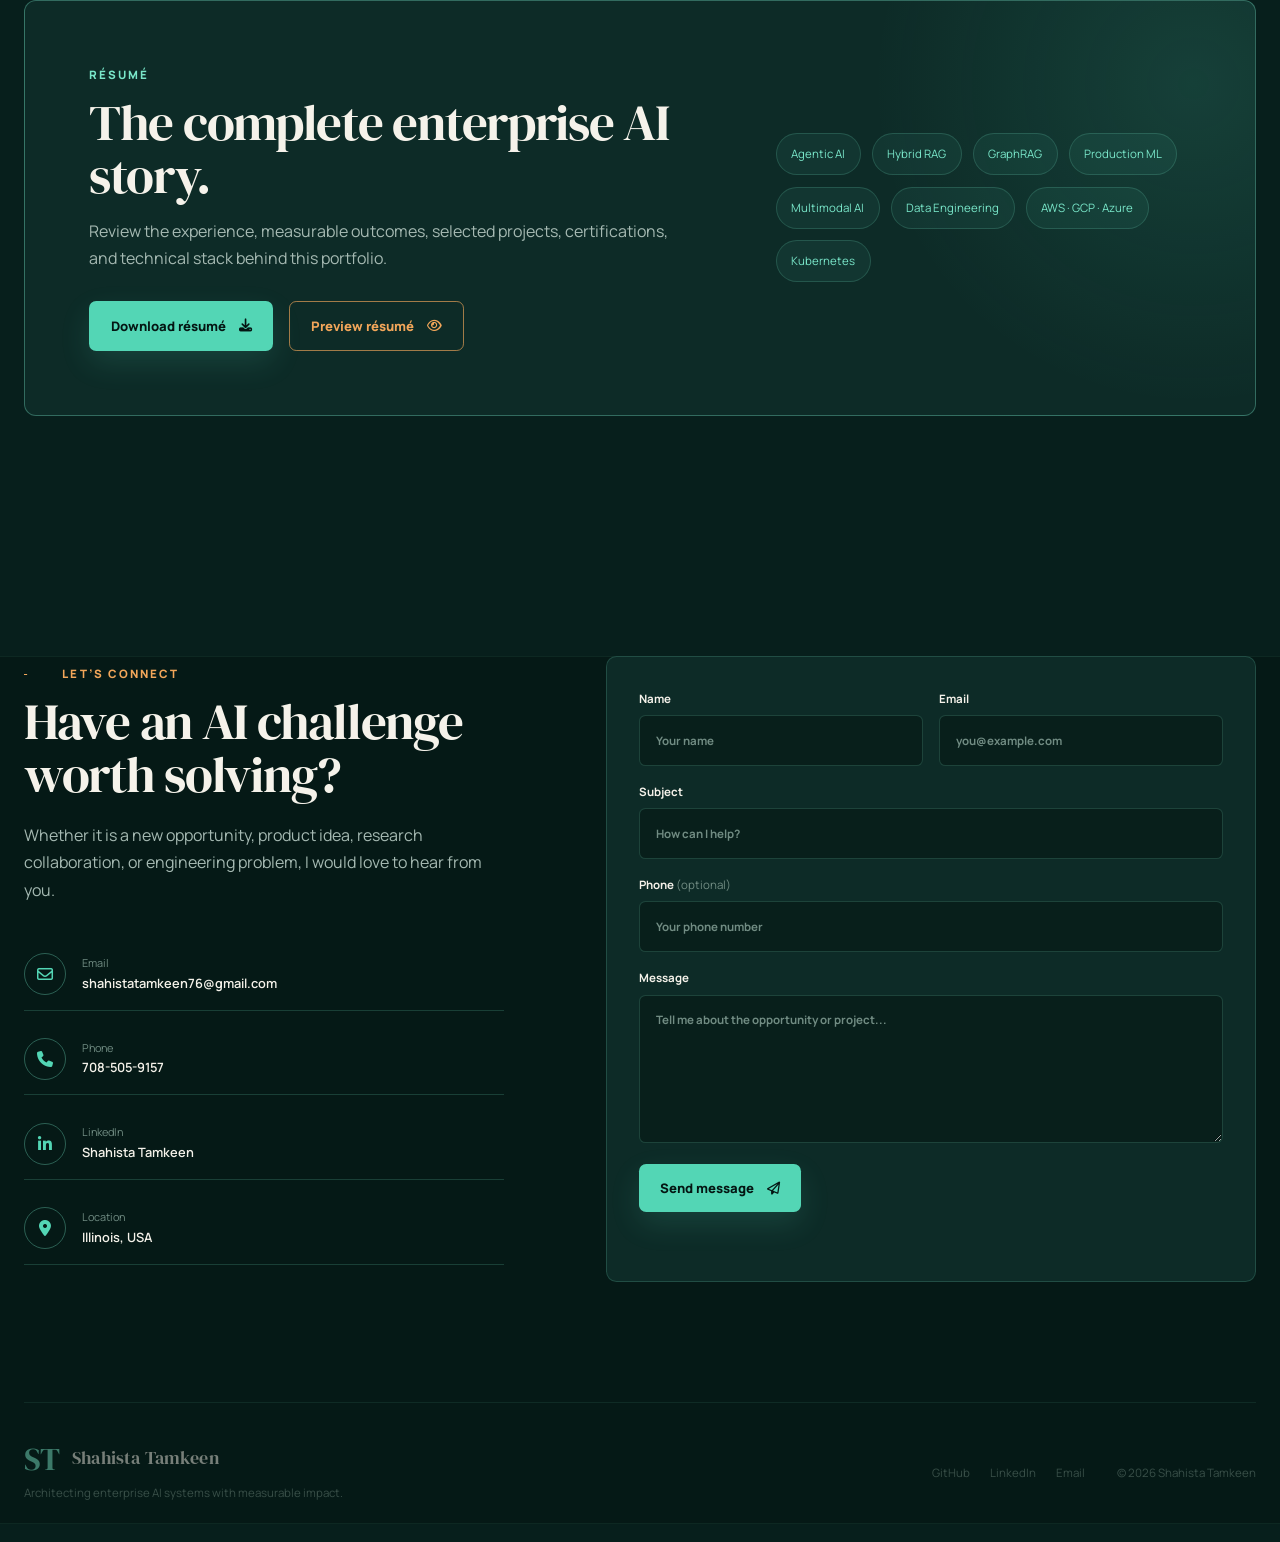
==== commit 2823f2de: "updated according to new resume" ====
--- a/index.html
+++ b/index.html
@@ -105,36 +105,36 @@
 
     <section class="about section-shell" id="about">
       <div class="section-heading reveal">
-        <div><p class="eyebrow accent-line">About me</p><h2>Enterprise AI engineered for measurable impact.</h2></div>
-        <p class="section-summary">Autonomous reasoning, retrieval architecture, production machine learning, and multi-cloud scale.</p>
+        <div><p class="eyebrow accent-line">About me</p><h2>Production AI for financial services.</h2></div>
+        <p class="section-summary">Generative AI, low-latency machine learning, retrieval, and cloud-native delivery across compliance, fraud, risk, and document intelligence.</p>
       </div>
 
       <div class="about-premium-shell">
         <article class="about-story reveal">
           <span class="about-panel-label"><i class="fas fa-fingerprint"></i> Engineering profile</span>
-          <p class="about-lead">I am an <strong>AI and Machine Learning Engineer with 3+ years of experience</strong> architecting autonomous agentic systems, enterprise RAG pipelines, and high-throughput production ML across BFSI and healthcare.</p>
-          <p class="about-narrative">My work spans LangGraph and AWS Bedrock agents, GraphRAG with Neo4j, hybrid search with pgvector and OpenSearch, multimodal document intelligence, streaming ML, and Kubernetes-based inference across AWS, GCP, and Azure.</p>
+          <p class="about-lead">AI/ML Engineer with 3+ years of experience building production machine learning and Generative AI systems for financial services, including fraud detection, transaction risk, regulatory compliance, and intelligent document processing.</p>
+          <p class="about-narrative">Experienced in designing low-latency ML inference pipelines, RAG and GraphRAG systems, LLM-powered workflows, and scalable data pipelines using Python, PyTorch, PySpark, Kafka, LangGraph, AWS Bedrock, and cloud-native infrastructure. Hands-on experience with model serving, LLM fine-tuning, vector and hybrid search, MLOps, and deploying AI applications through FastAPI, Docker, Kubernetes, and cloud platforms.</p>
 
           <blockquote class="about-principle">
             <span>My engineering principle</span>
-            <p>Reliable AI combines precise retrieval, measurable model performance, governed workflows, and infrastructure built to operate at enterprise scale.</p>
+            <p>Reliable AI starts with the right retrieval and model strategy, then succeeds through measurable evaluation, efficient inference, and cloud infrastructure built for real operational workloads.</p>
           </blockquote>
 
           <div class="about-journey" aria-label="My engineering approach">
             <div class="journey-step">
               <span class="journey-index">01</span>
               <i class="fas fa-lightbulb"></i>
-              <div><strong>Architect</strong><small>Translate risk, compliance, or operational needs into an AI system design.</small></div>
+              <div><strong>Design</strong><small>Translate compliance, fraud, risk, and document-processing needs into practical AI architectures.</small></div>
             </div>
             <div class="journey-step">
               <span class="journey-index">02</span>
               <i class="fas fa-gears"></i>
-              <div><strong>Orchestrate</strong><small>Connect agents, retrieval, models, APIs, and event-driven data pipelines.</small></div>
+              <div><strong>Build</strong><small>Connect LangGraph workflows, hybrid retrieval, ML inference, APIs, and streaming data pipelines.</small></div>
             </div>
             <div class="journey-step">
               <span class="journey-index">03</span>
               <i class="fas fa-rocket"></i>
-              <div><strong>Scale</strong><small>Deploy governed, observable inference across cloud-native infrastructure.</small></div>
+              <div><strong>Operate</strong><small>Deploy and track containerized AI services across AWS, Azure, and GCP.</small></div>
             </div>
           </div>
 
@@ -156,13 +156,13 @@
           </div>
 
           <div class="impact-metrics">
-            <div class="impact-metric"><strong data-count="45" data-suffix="m">45m</strong><span>Compliance audit cycle</span></div>
-            <div class="impact-metric"><strong data-count="82" data-suffix="%">82%</strong><span>Faster document turnaround</span></div>
-            <div class="impact-metric"><strong data-count="5" data-suffix="TB">5TB</strong><span>Market data processed daily</span></div>
+            <div class="impact-metric"><strong>20–25%</strong><span>Less repetitive compliance review</span></div>
+            <div class="impact-metric"><strong data-count="20" data-suffix="%">20%</strong><span>Better relevant retrieval results</span></div>
+            <div class="impact-metric"><strong data-count="500" data-suffix="K+">500K+</strong><span>Transactions processed daily</span></div>
           </div>
 
           <div class="about-specialisms">
-            <span>Agentic AI</span><span>Enterprise RAG</span><span>Production ML</span><span>Multi-Cloud MLOps</span>
+            <span>Generative AI &amp; LLMs</span><span>RAG &amp; GraphRAG</span><span>Production ML</span><span>Cloud MLOps</span>
           </div>
 
           <div class="impact-footer">
@@ -199,7 +199,7 @@
           </div>
 
           <button class="skill-node node-ai" type="button" data-skill="ai" aria-pressed="false">
-            <i class="fas fa-code"></i><span>Programming</span><small>01</small>
+            <i class="fas fa-code"></i><span>Languages &amp; APIs</span><small>01</small>
           </button>
           <button class="skill-node node-genai active" type="button" data-skill="genai" aria-pressed="true">
             <i class="fas fa-wand-magic-sparkles"></i><span>Agentic AI</span><small>02</small>
@@ -224,12 +224,12 @@
             <span class="skill-detail-number" id="skill-detail-number">02 / 06</span>
           </div>
           <h3 id="skill-detail-title">Agentic AI &amp; LLM Systems</h3>
-          <p class="skill-detail-description" id="skill-detail-description">Architecting autonomous multi-agent workflows, enterprise reasoning systems, guardrails, evaluation, and scalable LLM inference.</p>
+          <p class="skill-detail-description" id="skill-detail-description">Generative AI and LLM technologies listed in the résumé.</p>
 
           <div class="skill-detail-group">
             <span class="skill-detail-label">Core stack</span>
             <div class="skill-chip-list" id="skill-chip-list">
-              <span>LangGraph</span><span>AutoGen</span><span>CrewAI</span><span>LangChain</span><span>LlamaIndex</span><span>AWS Bedrock</span><span>Vertex AI</span><span>DeepEval</span><span>NeMo Guardrails</span>
+              <span>LangGraph</span><span>LangChain</span><span>AutoGen</span><span>AWS Bedrock</span><span>Azure OpenAI</span><span>GCP Vertex AI</span><span>Hugging Face Transformers</span><span>PEFT/LoRA</span><span>vLLM</span>
             </div>
           </div>
 
@@ -251,7 +251,7 @@
 
     <section class="experience-section section-shell" id="experience">
       <div class="section-heading reveal">
-        <div><p class="eyebrow accent-line">Experience</p><h2>Enterprise AI with measurable outcomes.</h2></div>
+        <div><p class="eyebrow accent-line">Experience</p><h2>Production AI across compliance, risk, and financial intelligence.</h2></div>
       </div>
 
       <div class="timeline">
@@ -265,12 +265,14 @@
             <p class="company-name">Northern Trust</p>
             <h3>AI Engineer</h3>
             <ul>
-              <li>Architected an autonomous compliance audit framework using <strong>Python, LangGraph, and AWS Bedrock</strong> for institutional fund mandates and SEC disclosures.</li>
-              <li>Built hybrid RAG with <strong>pgvector, Amazon Aurora, OpenSearch, and BGE Embeddings</strong>, reducing audit cycles from <strong>5 days to 45 minutes</strong>.</li>
-              <li>Developed event-driven ETL with AWS Glue, Lambda, PySpark, and S3, plus an AutoGen financial analysis system on GCP Vertex AI.</li>
-              <li>Implemented Neo4j GraphRAG that improved factor-signal retrieval precision by <strong>34%</strong> and Java/Kafka pipelines processing <strong>5 TB daily</strong>.</li>
+              <li>Built Python and LangGraph workflows with AWS Bedrock to support compliance teams in reviewing fund mandates and regulatory disclosures, reducing repetitive manual review effort by approximately 20–25%.</li>
+              <li>Developed a hybrid RAG solution using Aurora PostgreSQL, pgvector, OpenSearch, and BGE embeddings to retrieve policy and compliance information from internal documents, improving relevant search results by approximately 20%.</li>
+              <li>Built data pipelines using AWS Glue, Lambda, PySpark, and S3 to process portfolio data and regulatory documents for downstream analytics and AI applications.</li>
+              <li>Developed an AI workflow using GCP Vertex AI and AutoGen to analyze earnings transcripts, extract sentiment, and surface financial risk indicators for analyst review.</li>
+              <li>Built a GraphRAG prototype using Neo4j and vector search to improve retrieval of information related to corporate relationships, holdings, and financial entities.</li>
+              <li>Developed Java services and Kafka-based data workflows to integrate ML applications with existing financial systems and support high-volume market-data processing.</li>
             </ul>
-            <div class="tech-tags"><span>Python</span><span>LangGraph</span><span>AWS Bedrock</span><span>pgvector</span><span>OpenSearch</span><span>Vertex AI</span><span>AutoGen</span><span>Neo4j</span><span>PySpark</span><span>Kafka</span></div>
+            <div class="tech-tags"><span>Python</span><span>LangGraph</span><span>AWS Bedrock</span><span>Aurora PostgreSQL</span><span>pgvector</span><span>OpenSearch</span><span>BGE embeddings</span><span>AWS Glue</span><span>AWS Lambda</span><span>PySpark</span><span>Amazon S3</span><span>GCP Vertex AI</span><span>AutoGen</span><span>GraphRAG</span><span>Neo4j</span><span>Java</span><span>Kafka</span></div>
           </div>
         </article>
 
@@ -284,13 +286,14 @@
             <p class="company-name">Mphasis</p>
             <h3>Machine Learning Engineer</h3>
             <ul>
-              <li>Engineered Python, SQL, PySpark, Kafka, and Redis streaming pipelines for <strong>10M+ daily transactions</strong>.</li>
-              <li>Deployed XGBoost and LightGBM ensembles that reduced false positives from <strong>18% to 6.2%</strong> with FastAPI latency under <strong>35ms</strong>.</li>
-              <li>Fine-tuned LayoutLMv3 for multimodal document extraction and PHI/PII redaction with <strong>99.8% precision</strong>.</li>
-              <li>Built forecasting across 50,000 SKU-store pairs, improving WAPE by <strong>22.5%</strong> and cutting inventory costs by <strong>$3.1M</strong>.</li>
-              <li>Deployed PEFT/LoRA models with vLLM on AKS, reducing contract audit turnaround by <strong>70%</strong>.</li>
+              <li>Built a real-time transaction-processing pipeline using Python, PySpark, Kafka, and Redis, supporting processing of approximately 500K+ transactions per day for fraud detection and transaction-risk models.</li>
+              <li>Exposed ML models through FastAPI services and developed feature-processing and inference pipelines, reducing average prediction latency by approximately 20% for low-latency transaction scoring.</li>
+              <li>Developed a financial document-processing solution using PyTorch, LayoutLMv3, and Hugging Face Transformers to extract information and identify sensitive customer data.</li>
+              <li>Containerized ML services using Docker and Kubernetes and used MLflow to track experiments, model versions, and deployment artifacts.</li>
+              <li>Built an RAG-based document search application using Hugging Face models, ChromaDB, embeddings, and BM25 reranking to improve access to financial documents and internal knowledge.</li>
+              <li>Fine-tuned open-source language models using PEFT/LoRA and deployed inference services on Azure Kubernetes Service using vLLM for document and contract-review workflows.</li>
             </ul>
-            <div class="tech-tags"><span>Python</span><span>PySpark</span><span>Kafka</span><span>Redis</span><span>XGBoost</span><span>LightGBM</span><span>LayoutLMv3</span><span>MLflow</span><span>PEFT/LoRA</span><span>vLLM</span><span>AKS</span></div>
+            <div class="tech-tags"><span>Python</span><span>PySpark</span><span>Kafka</span><span>Redis</span><span>FastAPI</span><span>PyTorch</span><span>LayoutLMv3</span><span>Hugging Face Transformers</span><span>Docker</span><span>Kubernetes</span><span>MLflow</span><span>RAG</span><span>ChromaDB</span><span>BM25</span><span>PEFT/LoRA</span><span>vLLM</span><span>Azure Kubernetes Service</span></div>
           </div>
         </article>
       </div>
